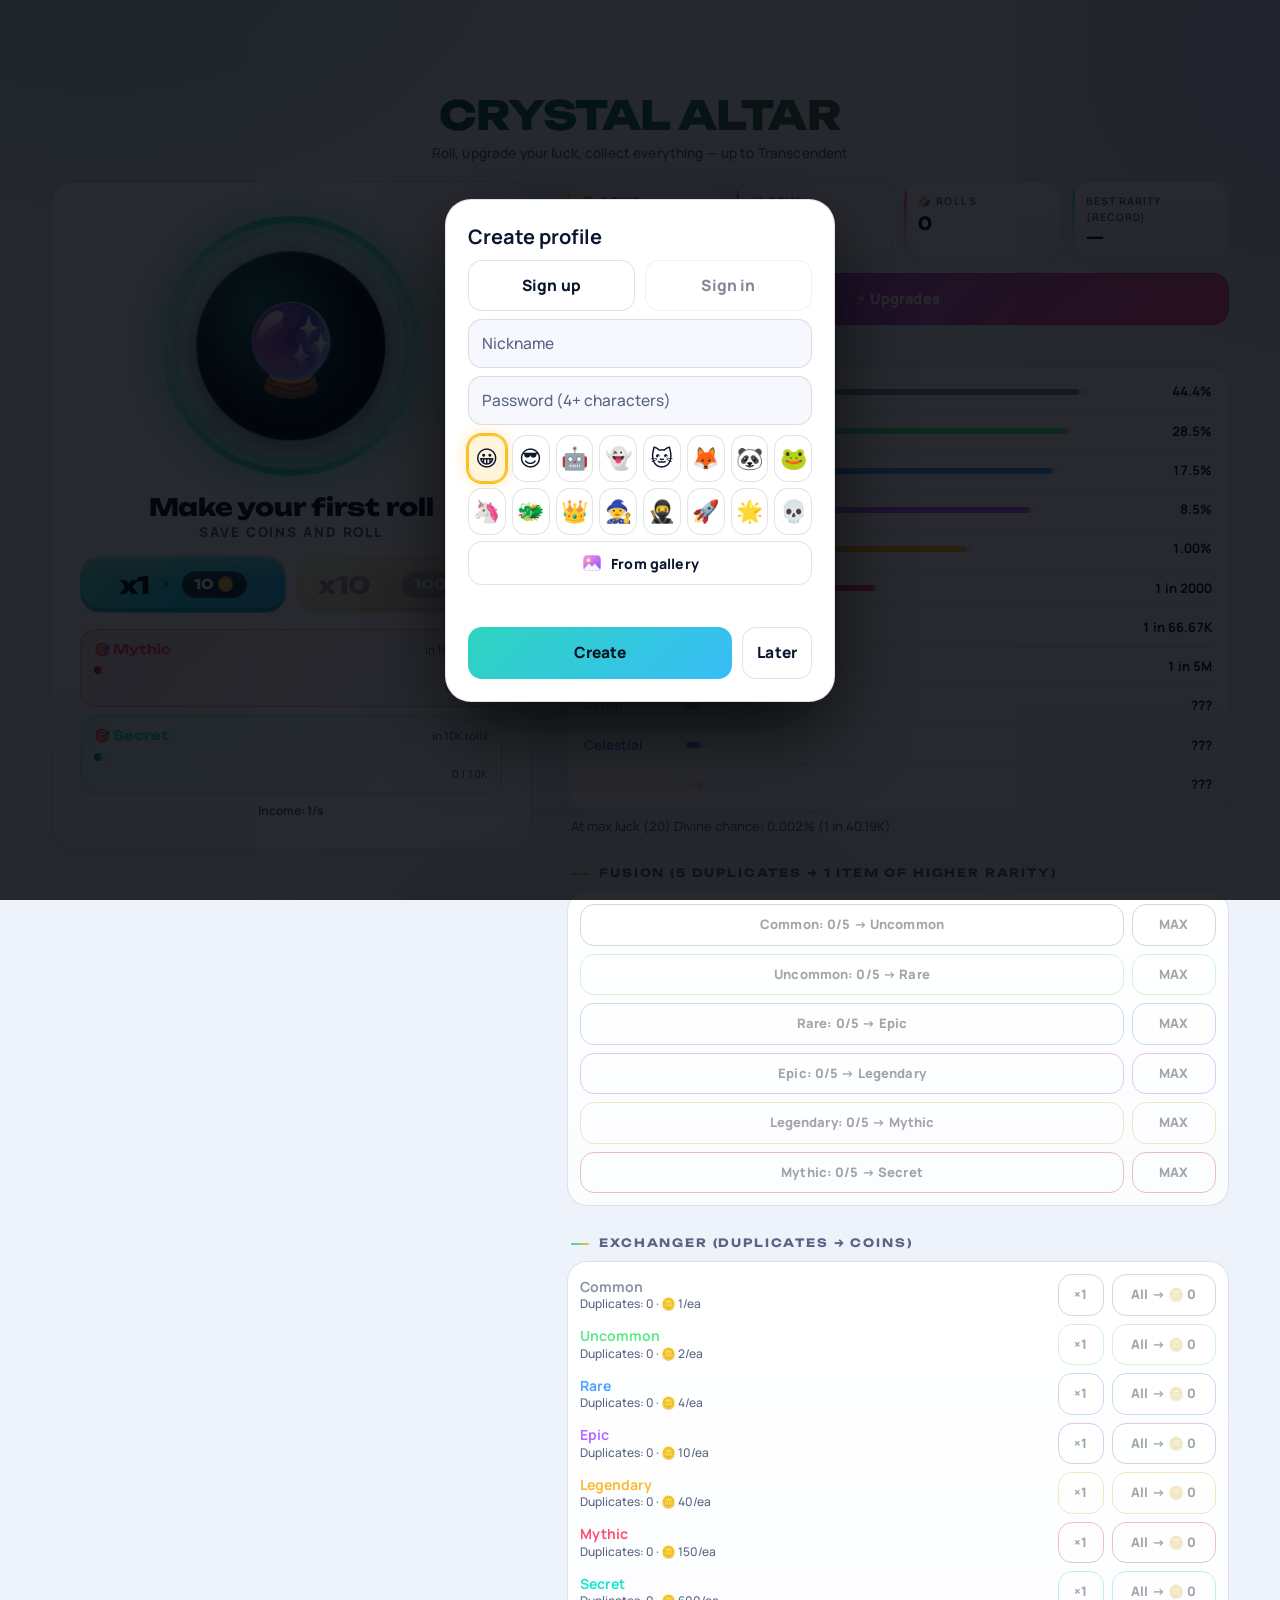
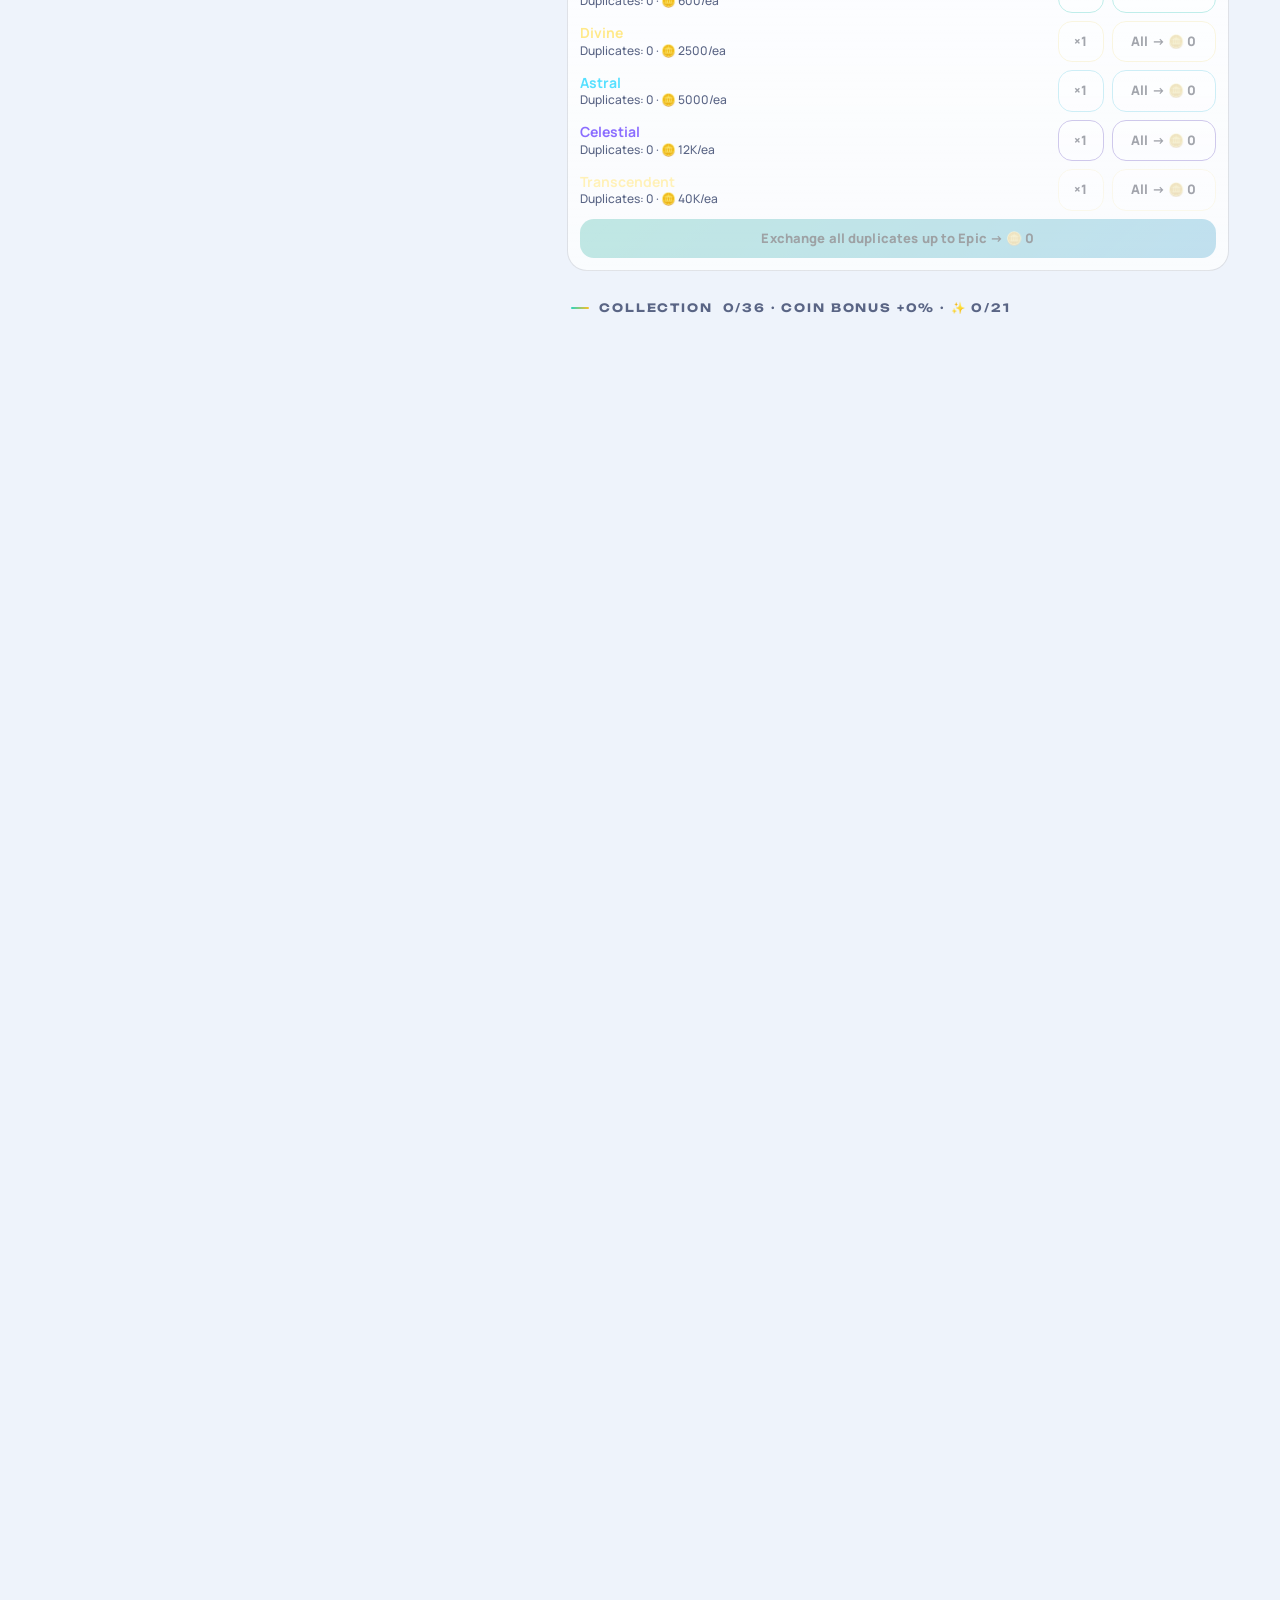
==== index.html @ 32098f0c "Add files via upload" ====
<!DOCTYPE html> <html lang="ru"> <head> <meta charset="utf-8"> <meta name="viewport" content="width=device-width, initial-scale=1, viewport-fit=cover"> <link rel="preconnect" href="https://fonts.googleapis.com"><link rel="preconnect" href="https://fonts.gstatic.com" crossorigin> <link rel="preconnect" href="https://ybjnbrioosiumcnoqvbz.supabase.co" crossorigin><link rel="stylesheet" href="https://fonts.googleapis.com/css2?family=Manrope:wght@500;600;700;800&family=Unbounded:wght@500;700;800&display=swap" media="print" onload="this.media='all'"><noscript><link rel="stylesheet" href="https://fonts.googleapis.com/css2?family=Manrope:wght@500;600;700;800&family=Unbounded:wght@500;700;800&display=swap"></noscript> <meta name="theme-color" content="#05060c"><title>Кристальный алтарь — Гача</title> <script>try{if(!matchMedia("(prefers-reduced-motion:reduce)").matches&&"IntersectionObserver" in window){document.documentElement.classList.add("js");window.__rvT=setTimeout(function(){document.documentElement.classList.remove("js")},7000)}}catch(e){}</script>
<style>/* =====================================================================
   КРИСТАЛЬНЫЙ АЛТАРЬ — новый дизайн «Obsidian Aurora»
   Тёмный обсидиан · аврора · золото · бенто-карточки · неон-границы
   ===================================================================== */
:root{
  box-sizing:border-box;
  padding-top:env(safe-area-inset-top,0px);
  padding-bottom:env(safe-area-inset-bottom,0px);
  /* токены (имена сохранены — их использует JS) */
  --bg:#05060c;--bg2:#0f1424;
  --glass:rgba(255,255,255,.045);
  --line:rgba(255,255,255,.1);
  --text:#eef2ff;--mute:#8b94b3;
  --btn1:#2dd4bf;--btn2:#22d3ee;
  --inp:#0a0e1b;
  --c0:#8a93a8;--c1:#5eea8a;--c2:#4da3ff;--c3:#b46cff;
  --c4:#ffb82e;--c5:#ff4d6d;--c6:#1ee3cf;--c7:#ffe98a;
  --fb:"Manrope","Segoe UI",system-ui,sans-serif;
  --fh:"Unbounded","Manrope","Segoe UI",system-ui,sans-serif;
  /* новые токены */
  --acc:#2dd4bf;--acc2:#38bdf8;--gold:#fbbf24;--hot:#ff4d8d;
  --card:rgba(255,255,255,.04);
  --card-hi:rgba(255,255,255,.075);
  --ink:#04121a;
  --shadow:0 20px 60px -20px rgba(0,0,0,.8);
  --r:22px;
}
@media(prefers-color-scheme:light){
  :root:not([data-theme=dark]){
    --bg:#eef3fb;--bg2:#ffffff;
    --glass:rgba(255,255,255,.72);
    --line:rgba(15,25,60,.12);
    --text:#0d1630;--mute:#5a6585;
    --inp:#f6f8fd;
    --card:rgba(255,255,255,.7);--card-hi:#fff;
    --shadow:0 20px 50px -22px rgba(20,35,90,.35);
  }
}
:root[data-theme=dark]{--bg:#05060c;--bg2:#0f1424}

html{scroll-padding-top:env(safe-area-inset-top,0px);height:100%}
*{box-sizing:border-box;-webkit-tap-highlight-color:transparent}
body{-webkit-user-select:none;user-select:none;-webkit-touch-callout:none}
input,select,textarea{-webkit-user-select:text;user-select:text}
button:focus:not(:focus-visible),select:focus:not(:focus-visible){outline:none}
body{
  margin:0;min-height:100%;color:var(--text);
  font:500 15.5px/1.5 var(--fb);background:var(--bg);
  -webkit-font-smoothing:antialiased;
}
/* фон: аврора + сетка */
body::before{
  content:"";position:fixed;inset:0;z-index:-1;pointer-events:none;
  background:
    radial-gradient(60vmax 40vmax at 8% -8%,rgba(45,212,191,.22),transparent 60%),
    radial-gradient(55vmax 45vmax at 105% 6%,rgba(139,92,246,.22),transparent 58%),
    radial-gradient(50vmax 40vmax at 50% 112%,rgba(255,77,141,.14),transparent 60%),
    linear-gradient(180deg,var(--bg),var(--bg));
}
body::after{
  content:"";position:fixed;inset:0;z-index:-1;pointer-events:none;opacity:.55;
  background-image:
    linear-gradient(rgba(255,255,255,.035) 1px,transparent 1px),
    linear-gradient(90deg,rgba(255,255,255,.035) 1px,transparent 1px);
  background-size:44px 44px;
  -webkit-mask:radial-gradient(ellipse 80% 60% at 50% 25%,#000 20%,transparent 75%);
          mask:radial-gradient(ellipse 80% 60% at 50% 25%,#000 20%,transparent 75%);
}
@media(prefers-color-scheme:light){
  :root:not([data-theme=dark]) body::before{background:
    radial-gradient(60vmax 40vmax at 8% -8%,rgba(45,212,191,.28),transparent 60%),
    radial-gradient(55vmax 45vmax at 105% 6%,rgba(139,92,246,.2),transparent 58%),
    radial-gradient(50vmax 40vmax at 50% 112%,rgba(255,77,141,.14),transparent 60%),
    linear-gradient(180deg,var(--bg),var(--bg))}
  :root:not([data-theme=dark]) body::after{background-image:
    linear-gradient(rgba(15,25,60,.05) 1px,transparent 1px),
    linear-gradient(90deg,rgba(15,25,60,.05) 1px,transparent 1px)}
}

main{max-width:680px;margin:0 auto;padding:72px 14px 48px}

/* ---------- заголовок ---------- */
h1{
  font:800 clamp(26px,8.2vw,42px)/1.08 var(--fh);
  text-align:center;margin:10px 0 6px;letter-spacing:-.02em;text-transform:uppercase;
  background:linear-gradient(100deg,#fff 0%,#9ff5e6 30%,#7dd3fc 55%,#fbbf24 100%);
  background-size:200% 100%;
  -webkit-background-clip:text;background-clip:text;
  -webkit-text-fill-color:transparent;color:transparent;
  filter:drop-shadow(0 0 22px rgba(45,212,191,.35));
  animation:flow 9s linear infinite alternate;
}
@keyframes flow{to{background-position:100% 0}}
@media(prefers-color-scheme:light){
  :root:not([data-theme=dark]) h1{background-image:linear-gradient(100deg,#0d1630 0%,#0f766e 45%,#b45309 100%);filter:none}
}
.sub{
  text-align:center;color:var(--mute);margin:0 auto 18px;font-size:13.5px;
  max-width:34ch;letter-spacing:.01em;
}

/* ---------- карточки ---------- */
.glass{
  position:relative;
  background:linear-gradient(180deg,var(--card-hi),var(--card));
  border:1px solid var(--line);border-radius:var(--r);
  -webkit-backdrop-filter:blur(14px) saturate(140%);
          backdrop-filter:blur(14px) saturate(140%);
  box-shadow:var(--shadow),inset 0 1px 0 rgba(255,255,255,.07);
}

/* ---------- статистика (бенто) ---------- */
.top{display:grid;grid-template-columns:repeat(2,1fr);gap:10px;margin-bottom:14px}
.stat{padding:12px 14px;border-radius:18px;overflow:hidden}
.stat::before{
  content:"";position:absolute;inset:0 auto 0 0;width:3px;
  background:linear-gradient(180deg,var(--acc),transparent);opacity:.9;
}
.stat:nth-child(1)::before{background:linear-gradient(180deg,var(--gold),transparent)}
.stat:nth-child(3)::before{background:linear-gradient(180deg,#60a5fa,transparent)}
.stat:nth-child(4)::before{background:linear-gradient(180deg,var(--hot),transparent)}
.stat small{color:var(--mute);display:block;font-size:10.5px;font-weight:700;text-transform:uppercase;letter-spacing:.14em}
.stat b{display:block;margin-top:3px;font:700 18px/1.15 var(--fh);white-space:nowrap;letter-spacing:-.01em;font-variant-numeric:tabular-nums}
.stat.wide b{font-size:15px;white-space:normal;word-break:break-word}
.stat.wide small{letter-spacing:.1em}
.stat .mx{display:block;margin-top:2px;font-size:10px;font-weight:800;letter-spacing:.14em;line-height:1;color:var(--c4)}
.top .stat:has(#lucklv){display:none!important}

/* ---------- сцена с орбом ---------- */
.stage{padding:22px 18px 20px;text-align:center;overflow:hidden}
.stage::before{
  content:"";position:absolute;inset:-1px;border-radius:inherit;padding:1px;pointer-events:none;
  background:linear-gradient(145deg,rgba(45,212,191,.55),rgba(255,255,255,.04) 35%,rgba(255,255,255,.04) 65%,rgba(251,191,36,.45));
  -webkit-mask:linear-gradient(#000 0 0) content-box,linear-gradient(#000 0 0);
  -webkit-mask-composite:xor;mask-composite:exclude;
}
.orb{position:relative;width:210px;height:210px;margin:6px auto 16px;display:grid;place-items:center}
.orb::before{ /* аура */
  content:"";position:absolute;inset:-26%;border-radius:50%;pointer-events:none;
  background:radial-gradient(circle,color-mix(in srgb,var(--rc,#2dd4bf) 38%,transparent),transparent 62%);
  filter:blur(8px);opacity:.85;transition:background .5s;
}
.ring{
  position:absolute;inset:0;border-radius:50%;
  background:conic-gradient(from 0deg,var(--rc,#2dd4bf),transparent 28%,var(--rc,#2dd4bf) 52%,transparent 78%,var(--rc,#2dd4bf));
  animation:spin 7s linear infinite;will-change:transform;
  -webkit-mask:radial-gradient(circle,transparent 66%,#000 67.5%);
          mask:radial-gradient(circle,transparent 66%,#000 67.5%);
}
.ring::after{ /* внешнее тонкое кольцо */
  content:"";position:absolute;inset:-9px;border-radius:50%;
  border:1px dashed color-mix(in srgb,var(--rc,#2dd4bf) 55%,transparent);opacity:.7;
  animation:spin 22s linear infinite reverse;
}
.glow{
  position:absolute;inset:16px;border-radius:50%;
  box-shadow:0 0 54px var(--rc,#2dd4bf),inset 0 0 44px color-mix(in srgb,var(--rc,#2dd4bf) 42%,transparent);
  transition:box-shadow .4s;
}
.inner{
  position:relative;width:152px;height:152px;border-radius:50%;display:grid;place-items:center;
  background:
    radial-gradient(circle at 32% 26%,color-mix(in srgb,var(--rc,#2dd4bf) 45%,#fff 0%),transparent 55%),
    radial-gradient(circle at 50% 55%,color-mix(in srgb,var(--rc,#2dd4bf) 30%,#05060c),#04050a 78%);
  border:1px solid color-mix(in srgb,var(--rc,#2dd4bf) 55%,transparent);
  box-shadow:inset 0 2px 12px rgba(255,255,255,.14);
  font-size:70px;filter:drop-shadow(0 6px 14px rgba(0,0,0,.45));
}
.orb.rx-cel .ring{background:conic-gradient(from 0deg,#6d4dff,#ff5ce1 20%,#2de2ff 40%,#6d4dff 55%,#b46cff 75%,#2de2ff 90%,#6d4dff)}
.orb.rx-cel .glow{box-shadow:0 0 60px #7b61ff,0 0 110px -10px #ff5ce1,inset 0 0 44px rgba(123,97,255,.5)}
.orb.rx-cel .inner{background:radial-gradient(circle at 30% 24%,rgba(255,92,225,.45),transparent 52%),radial-gradient(circle at 72% 70%,rgba(45,226,255,.3),transparent 55%),radial-gradient(circle at 50% 55%,#2a1a6e,#05030f 80%);border-color:rgba(160,130,255,.6)}
.orb.rx-tra .ring{background:conic-gradient(from 0deg,#fff,#ffd36a 22%,#fffbe8 45%,#ffb82e 68%,#fff)}
.orb.rx-tra .glow{box-shadow:0 0 60px #ffe08a,0 0 120px -10px #fff,inset 0 0 44px rgba(255,236,170,.55)}
.orb.rx-tra .inner{background:radial-gradient(circle at 32% 26%,rgba(255,255,255,.7),transparent 55%),radial-gradient(circle at 50% 55%,#8a6a1c,#1a1204 82%);border-color:rgba(255,236,170,.7)}
.rr-cel,.rr-tra{background-size:200% 100%;-webkit-background-clip:text;background-clip:text;color:transparent!important;-webkit-text-fill-color:transparent;animation:rrflow 4s linear infinite}
.rr-cel{background-image:linear-gradient(90deg,#7b61ff,#ff5ce1,#2de2ff,#7b61ff)}
.rr-tra{background-image:linear-gradient(90deg,#fff,#ffd36a,#fffbe8,#ffb82e,#fff)}
@keyframes rrflow{to{background-position:200% 0}}
@keyframes spin{to{transform:rotate(360deg)}}
.orb .inner{animation:float 5s ease-in-out infinite;will-change:transform}
@keyframes float{0%,to{transform:translateY(0)}50%{transform:translateY(-6px)}}
.glow{animation:breathe 3.4s ease-in-out infinite;will-change:opacity}
@keyframes breathe{0%,to{opacity:.72}50%{opacity:1}}
.orb.charge .inner{animation:gather var(--rt,.55s) cubic-bezier(.4,0,.2,1) both}
@keyframes gather{0%{transform:scale(1)}30%{transform:scale(.95) rotate(-2.5deg)}55%{transform:scale(.92) rotate(2.5deg)}80%{transform:scale(.9) rotate(-3deg)}to{transform:scale(.9) rotate(0)}}
.orb.charge .glow{animation:breathe .32s ease-in-out infinite}
.orb .inner,.glow,.orb.charge .inner,.orb.charge .glow{animation:none}
@keyframes pop{0%{transform:scale(.8);opacity:0}to{transform:scale(1);opacity:1}}
@keyframes burst{0%{transform:scale(.92);opacity:.4}50%{transform:scale(1.08);opacity:1}to{transform:scale(1);opacity:.85}}
.orb.reveal .inner{animation:pop .75s cubic-bezier(.22,1,.36,1)}
.orb.reveal .glow{animation:burst .9s ease-out}
.orb.reveal~#nm,.orb.reveal~#rr{animation:up .45s cubic-bezier(.2,.8,.2,1) both}
.orb.reveal~#rr{animation-delay:.06s}
@keyframes up{0%{opacity:0;transform:translateY(8px)}to{opacity:1;transform:none}}
#nm{font:800 19px/1.25 var(--fh);min-height:28px;letter-spacing:-.01em}
#rr{font-size:12.5px;min-height:22px;letter-spacing:.14em;text-transform:uppercase;font-weight:800}
#flash{position:fixed;inset:0;pointer-events:none;opacity:0;z-index:5;background:radial-gradient(circle,var(--fc,#fff),transparent 70%)}
#flash.go{animation:fl .9s ease-out;will-change:opacity}
@keyframes fl{0%{opacity:.6}to{opacity:0}}

.row{display:flex;gap:10px;margin-top:12px}

/* ---------- кнопки ---------- */
button{
  font:inherit;font-weight:800;border:0;border-radius:14px;padding:13px 14px;
  background:linear-gradient(135deg,var(--acc),var(--acc2));color:var(--ink);
  cursor:pointer;flex:1;letter-spacing:.01em;
  box-shadow:0 8px 24px -8px rgba(45,212,191,.6),inset 0 1px 0 rgba(255,255,255,.45);
  transition:transform .16s cubic-bezier(.2,.8,.2,1),filter .2s,opacity .2s,box-shadow .2s,border-color .2s;
}
button:active:not(:disabled){transform:scale(.97)}
@media(hover:hover){button:hover:not(:disabled){filter:brightness(1.1) saturate(1.1)}}
button:disabled{opacity:.38;cursor:not-allowed;box-shadow:none;filter:grayscale(.4)}
button:focus-visible{outline:2px solid var(--gold);outline-offset:2px}
button.alt{
  background:linear-gradient(180deg,var(--card-hi),var(--card));color:var(--text);
  border:1px solid var(--line);box-shadow:none;
}
button.alt:hover:not(:disabled){border-color:color-mix(in srgb,var(--acc) 55%,transparent);filter:none;background:var(--card-hi)}

/* большие кнопки броска */
.rbtn{
  position:relative;overflow:hidden;display:flex;align-items:center;justify-content:center;gap:8px;
  padding:14px 10px!important;border-radius:20px!important;color:var(--ink);
  border:1px solid rgba(255,255,255,.35)!important;
  box-shadow:0 14px 30px -10px rgba(45,212,191,.7),inset 0 1px rgba(255,255,255,.6),inset 0 -4px 0 rgba(0,0,0,.18)!important;
}
#r1{background:linear-gradient(135deg,#5eead4,#22d3ee 55%,#38bdf8)}
#r10{background:linear-gradient(135deg,#fde047,#fbbf24 45%,#fb7185);
  box-shadow:0 14px 30px -10px rgba(251,146,60,.75),inset 0 1px rgba(255,255,255,.6),inset 0 -4px 0 rgba(0,0,0,.18)!important}
.rbtn::before{content:"";position:absolute;inset:0 0 54% 0;background:linear-gradient(180deg,rgba(255,255,255,.34),rgba(255,255,255,0));pointer-events:none}
.rbtn::after{content:"";position:absolute;top:0;bottom:0;left:-60%;width:40%;background:linear-gradient(100deg,transparent,rgba(255,255,255,.55),transparent);transform:skewX(-20deg);animation:rshine 3.8s ease-in-out infinite;pointer-events:none}
#r10.rbtn::after{animation-delay:1.9s}
@keyframes rshine{0%,60%{left:-60%}100%{left:130%}}
.rbtn .rx{font:800 24px/1 var(--fh);letter-spacing:-.02em}
.rbtn .rd{font-style:normal;opacity:.5;font-weight:800}
.rbtn .rc{padding:5px 12px;border-radius:999px;background:rgba(4,18,26,.78);color:#fff;font:800 13.5px/1.2 var(--fh);white-space:nowrap;box-shadow:inset 0 0 0 1px rgba(255,255,255,.14)}
.rbtn:disabled::after{display:none}

/* ---------- апгрейды ---------- */
#upgBtn{
  width:100%;margin:0 0 10px;padding:14px 16px;font-size:14.5px;border-radius:16px;
  background:linear-gradient(135deg,rgba(139,92,246,.95),rgba(255,77,141,.95));color:#fff;
  box-shadow:0 14px 30px -12px rgba(139,92,246,.8),inset 0 1px rgba(255,255,255,.4);
}
#upgPanel{display:none;margin:0 0 12px;padding:14px;border-radius:20px}
#upgPanel.show{display:block;animation:rvIn .3s ease both}
@keyframes rvIn{from{opacity:0;transform:translateY(8px)}to{opacity:1;transform:none}}
#upgPanel .upg-title{font:800 15px var(--fh);margin-bottom:2px}
#upgPanel .upg-sub{color:var(--mute);font-size:12px;margin-bottom:8px}
#luck,#inc{border:0;font-weight:800;border-radius:16px;padding:12px;position:relative;overflow:hidden;font-size:13.5px;line-height:1.3;min-height:60px}
#luck{background:linear-gradient(135deg,#34d399,#2dd4bf);color:#03221a;box-shadow:0 10px 24px -10px rgba(45,212,191,.8),inset 0 1px rgba(255,255,255,.5)}
#inc{background:linear-gradient(135deg,#fbbf24,#fb923c);color:#2b1400;box-shadow:0 10px 24px -10px rgba(251,146,60,.8),inset 0 1px rgba(255,255,255,.6)}
#luck:disabled,#inc:disabled{filter:grayscale(.55);opacity:.45}
.abuff{display:block;margin-top:4px;font-size:12px;font-weight:800;color:inherit;opacity:.8}

/* ---------- гарант (pity) ---------- */
#pity{display:grid;gap:8px;margin-top:16px;text-align:left}
.pt2{padding:11px 13px;border-radius:16px;background:linear-gradient(135deg,color-mix(in srgb,var(--pc) 16%,transparent),rgba(255,255,255,.02));border:1px solid color-mix(in srgb,var(--pc) 42%,transparent)}
.pt2 .ph{display:flex;justify-content:space-between;align-items:baseline;gap:8px;font-size:11.5px;color:var(--mute)}
.pt2 .ph b{font:700 13px var(--fh);color:var(--pc)}
.pt2 .pbar{height:8px;border-radius:6px;background:rgba(255,255,255,.07);margin-top:8px;overflow:hidden}
.pt2 .pbar i{display:block;height:100%;border-radius:6px;background:linear-gradient(90deg,color-mix(in srgb,var(--pc) 45%,#000),var(--pc));box-shadow:0 0 14px var(--pc);transition:width .5s cubic-bezier(.2,.8,.2,1)}
.pt2 .pn2{margin-top:5px;font-size:11px;text-align:right;color:var(--mute);font-variant-numeric:tabular-nums}
.pt2.hot{box-shadow:0 0 22px color-mix(in srgb,var(--pc) 50%,transparent);animation:ptp 1.4s ease-in-out infinite}
.pt2.hot .ph{color:var(--text)}
@keyframes ptp{50%{filter:brightness(1.25)}}
.pinc{text-align:center;color:var(--mute);font-size:12px;font-weight:700}

/* ---------- заголовки секций ---------- */
h2{
  display:flex;align-items:center;gap:10px;
  font:700 11.5px/1.3 var(--fh);text-transform:uppercase;letter-spacing:.16em;
  color:var(--mute);margin:30px 4px 10px;
}
h2::before{content:"";flex:none;width:18px;height:2px;border-radius:2px;background:linear-gradient(90deg,var(--acc),var(--gold))}

/* ---------- шансы ---------- */
.odds{padding:6px 16px}
.od{display:grid;grid-template-columns:92px 1fr 98px;gap:10px;align-items:center;padding:9px 0;border-bottom:1px solid var(--line);font-size:13.5px}
.od:last-child{border:0}
.od .bar{height:6px;border-radius:4px;background:rgba(255,255,255,.07);overflow:hidden}
.od .bar i{display:block;height:100%;border-radius:4px;box-shadow:0 0 10px currentColor}
.od span:last-child{text-align:right;font-variant-numeric:tabular-nums;font-weight:700;white-space:nowrap;font-size:13px}
#maxd{color:var(--mute);font-size:12.5px;margin:8px 4px 0}

/* ---------- слияние / обменник ---------- */
#fuse,#xch{display:grid;grid-template-columns:1fr;gap:8px;padding:12px;border-radius:20px}
.fz{display:flex;gap:8px}
.fz button:first-child{flex:1;min-width:0}
#fuse button,#xch button{padding:10px;font-size:13px}
#fuse .fmx{flex:none;min-width:84px;font-weight:800}
.xr{display:flex;align-items:center;gap:8px}
.xl{flex:1;min-width:0;display:flex;flex-direction:column;font-size:14px;line-height:1.3;font-weight:700}
.xl small{color:var(--mute);font-size:12px;font-weight:500}
#xch .xmx{flex:none;min-width:104px;font-weight:800}
#xch .x1{flex:none;min-width:46px}
#xch .xall{width:100%;font-weight:800}

/* ---------- коллекция ---------- */
.grid{display:grid;grid-template-columns:repeat(auto-fill,minmax(128px,1fr));gap:9px}
#col{content-visibility:auto;contain-intrinsic-size:auto 640px}
.it{
  padding:12px 10px;font-size:13px;font-weight:700;border-radius:18px;text-align:center;line-height:1.3;
  transition:transform .18s ease,box-shadow .2s ease,border-color .2s;
}
.it .e{font-size:30px;margin-bottom:4px;filter:drop-shadow(0 4px 8px rgba(0,0,0,.4))}
.it.off{opacity:.5}
.it.off .e{filter:grayscale(1) opacity(.6)}
@media(hover:hover){.it:not(.off):hover{transform:translateY(-3px)}}

/* ---------- поля ввода ---------- */
input,select{
  font:inherit;font-weight:600;flex:1;min-width:0;padding:12px 13px;border-radius:14px;
  border:1px solid var(--line);background:var(--inp);color:var(--text);
  transition:border-color .2s,box-shadow .2s;
}
input::placeholder{color:var(--mute);font-weight:500}
input:focus{outline:none;border-color:var(--acc);box-shadow:0 0 0 3px color-mix(in srgb,var(--acc) 25%,transparent)}

/* ---------- верхние кнопки и профиль ---------- */
#menuBtn,#shopBtn,#topBtn,#clanBtn{
  position:absolute;top:calc(env(safe-area-inset-top,0px) + 12px);z-index:50;flex:none;
  width:46px;height:46px;padding:0;display:flex;align-items:center;justify-content:center;
  font-size:24px;line-height:1;border-radius:16px;
  background:linear-gradient(180deg,var(--card-hi),var(--card))!important;
  border:1px solid var(--line)!important;color:var(--text);
  -webkit-backdrop-filter:blur(14px);backdrop-filter:blur(14px);
  box-shadow:0 8px 24px -10px rgba(0,0,0,.7),inset 0 1px 0 rgba(255,255,255,.08)!important;
}
#topBtn{left:12px;right:auto}
#shopBtn{left:66px;right:auto}
#clanBtn{left:120px;right:auto}
#menuBtn{right:12px;left:auto}
#menuBtn.open{border-color:var(--hot)!important;box-shadow:0 8px 24px -8px rgba(255,77,141,.6)!important}
#topBtn .ico,#shopBtn .ico,#clanBtn .ico{width:26px;height:26px;vertical-align:0;filter:drop-shadow(0 2px 6px rgba(0,0,0,.4))}
#menuBtn .mb{width:24px;height:24px;display:block;overflow:visible}
#menuBtn .mb path{fill:none;stroke:currentColor;stroke-width:2.4;stroke-linecap:round;transform-origin:12px 12px;transition:transform .35s cubic-bezier(.2,.8,.2,1),opacity .2s ease}
#menuBtn.open .l1{transform:rotate(45deg) translateY(5px)}
#menuBtn.open .l2{opacity:0;transform:scaleX(.2)}
#menuBtn.open .l3{transform:rotate(-45deg) translateY(-5px)}

#prof{position:absolute;top:calc(env(safe-area-inset-top,0px) + 12px);right:66px;left:auto;z-index:50;max-width:calc(100% - 238px);margin:0;padding:0}
#prof .chip{
  display:flex;align-items:center;gap:8px;height:46px;max-width:100%;padding:0 14px 0 6px;border-radius:16px;flex:none;font-size:14px;
  background:linear-gradient(180deg,var(--card-hi),var(--card));
}
#prof .chip.alt{box-shadow:0 8px 24px -10px rgba(0,0,0,.7)}
#prof #inb{padding:0 16px 0 12px}
#prof #inb .ico{width:20px;height:20px;vertical-align:0}
#prof .chip .av{display:grid;place-items:center;width:34px;height:34px;font-size:22px;line-height:1;border-radius:12px;background:rgba(255,255,255,.06)}
#prof .chip .av .avimg{width:34px;height:34px;border-radius:12px;box-shadow:0 0 0 1.5px rgba(255,255,255,.2)}
#prof .chip .pn{display:block;min-width:0;font-size:13.5px;font-weight:800;overflow:hidden;text-overflow:ellipsis;white-space:nowrap}
#prof .pw{display:flex;flex-direction:column;justify-content:center;min-width:0;overflow:hidden;line-height:1.15;text-align:left}
#prof .ps{display:block;margin-top:1px;font-size:10.5px;font-weight:700;letter-spacing:.04em;overflow:hidden;text-overflow:ellipsis;white-space:nowrap}
.prof{display:flex;align-items:center;gap:10px;padding:10px 14px;margin-bottom:12px;min-width:0}
.pm{flex:1;min-width:0}
.pn{display:block;font-size:18px;line-height:1.2;overflow:hidden;text-overflow:ellipsis;white-space:nowrap}
.pt{display:flex;flex-wrap:wrap;gap:6px;margin-top:5px}
.pt:empty{display:none}

/* аватарки */
.av{font-size:30px;line-height:1;flex:none}
.avimg{width:1.25em;height:1.25em;border-radius:50%;object-fit:cover;vertical-align:-.3em;display:inline-block}
.av .avimg{width:42px;height:42px;object-fit:cover;display:block;box-shadow:0 0 0 2px rgba(255,255,255,.18)}
.avb .avimg{width:32px;height:32px;vertical-align:middle}
.avup{grid-column:1/-1;display:flex;align-items:center;justify-content:center;gap:8px;padding:10px;font-size:14px;flex:none}
.avup .ico{width:22px;height:22px;vertical-align:0}
#avs,#s_avs{display:grid;grid-template-columns:repeat(8,1fr);gap:6px;margin:10px 0}
.avb{padding:6px 0;font-size:22px;flex:none;transition:box-shadow .15s,background .15s,transform .15s}
.avb:active{transform:scale(.92)}
.avb.sel{outline:none;border-color:var(--gold)!important;background:rgba(251,191,36,.16)!important;box-shadow:0 0 0 2px var(--gold),0 0 16px rgba(251,191,36,.45)!important}

/* иконки */
.ico{width:1em;height:1em;flex:none;vertical-align:-.15em;display:inline-block}
.hd .ico{width:20px;height:20px;vertical-align:-4px;margin-right:8px}
.hd{font:800 16px var(--fh);letter-spacing:-.01em}

/* ---------- меню ---------- */
#menu{
  position:absolute;top:calc(env(safe-area-inset-top,0px) + 66px);right:12px;z-index:50;
  min-width:250px;max-width:calc(100% - 24px);padding:8px;
  display:flex;flex-direction:column;gap:6px;
  background:color-mix(in srgb,var(--bg2) 92%,transparent);
  -webkit-backdrop-filter:blur(22px) saturate(150%);backdrop-filter:blur(22px) saturate(150%);
  border:1px solid var(--line);border-radius:20px;box-shadow:0 24px 60px -12px rgba(0,0,0,.75);
  opacity:0;visibility:hidden;pointer-events:none;transform:translateY(-8px) scale(.96);transform-origin:top right;
  transition:opacity .25s ease,transform .25s cubic-bezier(.2,.8,.2,1),visibility .25s;
}
#menu.open{opacity:1;visibility:visible;pointer-events:auto;transform:none}
#menu button{display:flex;align-items:center;gap:12px;flex:none;text-align:left;box-shadow:none;padding:12px 14px;border-radius:14px}
#menu button .ico{width:24px;height:24px;vertical-align:0}
#menu button:active:not(:disabled){transform:scale(.98)}
#menu #reset{border-color:var(--c5)}
#menu #lang{gap:0}
#lang,#lang2{display:none!important}
#setb{display:none!important}
#shtabs,#sh_t{display:none!important}
#stF{display:none!important}

/* ---------- панели (модалки) ---------- */
#pwrap{
  position:fixed;inset:0;z-index:60;display:flex;align-items:center;justify-content:center;padding:16px;
  background:rgba(2,4,10,.66);-webkit-backdrop-filter:blur(8px);backdrop-filter:blur(8px);
  opacity:0;visibility:hidden;pointer-events:none;transition:opacity .25s ease,visibility .25s;
}
#pwrap.open{opacity:1;visibility:visible;pointer-events:auto}
.pbox{
  position:relative;width:100%;max-width:430px;max-height:calc(100% - 8px);overflow:auto;overscroll-behavior:contain;margin:0;
  background:linear-gradient(180deg,color-mix(in srgb,var(--bg2) 100%,#fff 4%),var(--bg2));
  border-radius:26px;box-shadow:0 30px 80px -10px rgba(0,0,0,.85);
  transform:translateY(16px) scale(.96);transition:transform .3s cubic-bezier(.2,.8,.2,1);
  scrollbar-width:thin;scrollbar-color:var(--line) transparent;
}
#pwrap.open .pbox{transform:none}
.pclose{
  position:absolute;top:12px;right:12px;flex:none;width:36px;height:36px;padding:0;line-height:1;z-index:2;
  display:grid;place-items:center;border-radius:50%!important;color:var(--text);
  background:rgba(255,255,255,.08)!important;border:1px solid var(--line)!important;box-shadow:none!important;
  transition:transform .25s cubic-bezier(.2,.8,.2,1),background .2s,border-color .2s;
}
.pclose svg{width:18px;height:18px;display:block}
.pclose svg path{fill:none;stroke:currentColor;stroke-width:2.6;stroke-linecap:round}
.pclose:hover:not(:disabled){transform:rotate(90deg);background:rgba(255,77,109,.3)!important;border-color:rgba(255,120,140,.6)!important}
.pclose:active:not(:disabled){transform:rotate(90deg) scale(.92)}

/* ---------- списки внутри панелей ---------- */
.ti{
  display:flex;align-items:center;gap:10px;padding:11px 12px;margin-top:8px;border-radius:16px;
  transition:box-shadow .2s ease,transform .12s ease,border-color .2s;
}
.ti.off{opacity:.5}
.ti .ic{font-size:26px;flex:none;width:34px;text-align:center}
.ti .ic:not(:has(svg)){font-size:18px;font-weight:800;color:var(--mute)}
.ti .tx{flex:1;min-width:0;font-size:14px}
.ti .tx b{display:block;font-size:14.5px;font-weight:800}
.ti .tx b{font-weight:700}
.ti .tx span{color:var(--mute);font-size:12px}
.ti .tx span.l{display:block}
.ti .pb{height:5px;border-radius:4px;background:rgba(255,255,255,.08);margin-top:6px;overflow:hidden}
.ti .pb i{display:block;height:100%;border-radius:4px}
.ti button{flex:0 0 auto;padding:7px 12px;font-size:13px}
.ti.eq{box-shadow:0 0 0 2px var(--c4),0 0 18px rgba(255,184,46,.25)}
.ti>span[style*="flex:none"]{min-width:58px;text-align:right}
.ti.pl{padding:9px 12px;cursor:pointer}
.ti.pl:active{transform:scale(.98)}
#t_list{max-height:210px;overflow:auto;overscroll-behavior:contain;margin-top:2px}

/* титулы-бейджи */
.ttl{
  display:inline-flex;align-items:center;gap:5px;white-space:nowrap;max-width:100%;
  padding:3px 10px 3px 8px;border-radius:20px;font:800 11.5px/1.3 var(--fh);letter-spacing:0;
  box-shadow:0 0 0 1px rgba(255,255,255,.28) inset,0 2px 10px rgba(0,0,0,.3);
}
.ttl .ico{width:14px;height:14px;vertical-align:0}
.ttl.owner{background:linear-gradient(135deg,#fff1a8,#ffb02e 55%,#ff8a1f);color:#3a2000;box-shadow:0 0 0 1px rgba(255,255,255,.45) inset,0 0 16px rgba(255,176,46,.5)}
.ttl.player{background:linear-gradient(135deg,#a8ffcf,#2fd6a0 60%,#1ea8c8);color:#04281f;box-shadow:0 0 0 1px rgba(255,255,255,.4) inset,0 0 14px rgba(47,214,160,.4)}
.ttl.admin{background:linear-gradient(135deg,#9be7ff,#4a9dff 60%,#7b4dff);color:#07183a;box-shadow:0 0 0 1px rgba(255,255,255,.4) inset,0 0 16px rgba(74,157,255,.5)}
.tag{font:700 10.5px var(--fh);padding:3px 9px;border-radius:20px;background:var(--acc);color:var(--ink)}

/* ---------- своё выпадающее меню ---------- */
.csel{position:relative;flex:1;min-width:0}
.csel-b{
  width:100%;display:flex;align-items:center;justify-content:space-between;gap:8px;text-align:left;
  font:inherit;font-weight:700;padding:12px 13px;border-radius:14px;
  border:1px solid var(--line);background:var(--inp);color:var(--text);box-shadow:none;
}
.csel-b span{flex:1;min-width:0;overflow:hidden;text-overflow:ellipsis;white-space:nowrap}
.csel-b:after{content:"";flex:none;width:7px;height:7px;border-right:2px solid var(--mute);border-bottom:2px solid var(--mute);transform:rotate(45deg) translateY(-2px)}
.csel-b:hover:not(:disabled){border-color:color-mix(in srgb,var(--acc) 55%,transparent)}
.csel-b:disabled{opacity:.5;cursor:default}
.csel[data-fit]{flex:none;width:auto}
.csel[data-fit] .csel-b{min-width:84px}
select.csel-n{display:none}
#selPop .modal-box{text-align:left;max-width:380px}
.sp-list{max-height:min(52vh,400px);overflow:auto;display:flex;flex-direction:column;gap:6px;overscroll-behavior:contain}
.sp-o .avimg,.csel-b .avimg{width:1.5em;height:1.5em;margin-right:4px;vertical-align:-.45em}
.sp-list.grid{display:grid;grid-template-columns:repeat(5,1fr)}
.sp-o{padding:11px 12px;font-size:14px;text-align:left;box-shadow:none;flex:none}
.sp-list.grid .sp-o{text-align:center;padding:11px 0}

/* ---------- ивенты / админка ---------- */
.evr{display:flex;align-items:center;gap:10px}
.evr+.evr{margin-top:10px;padding-top:10px;border-top:1px solid var(--line)}
#a_evlive .gr:first-child{margin-top:8px}
.adm-sub{color:var(--mute);font-size:13px;margin:4px 0}
.ac{margin-top:12px;padding:14px;border-radius:20px;background:linear-gradient(180deg,rgba(255,255,255,.06),rgba(255,255,255,.02));border:1px solid var(--line)}
.ac h3{margin:0 0 4px;font:800 13.5px var(--fh);display:flex;align-items:center;gap:10px}
.ac h3 i{font-style:normal;flex:none;display:grid;place-items:center;width:30px;height:30px;border-radius:10px;font-size:16px;background:linear-gradient(135deg,var(--acc),var(--acc2));box-shadow:0 6px 14px -4px rgba(45,212,191,.6)}
.ac .row{margin-top:9px}
.ac .row button,.ac-grid button{padding:11px 10px;font-size:13px}
.ac-grid{display:grid;grid-template-columns:1fr 1fr;gap:8px;margin-top:9px}
.ac-note{color:var(--mute);font-size:12px;margin:8px 0 0}
.chips{display:flex;gap:6px;flex-wrap:wrap;margin-top:9px}
.chips button{flex:none;padding:5px 13px;font-size:12px;border-radius:999px;box-shadow:none}
.gr{display:flex;align-items:center;justify-content:space-between;gap:8px;margin-top:6px;padding:7px 11px;border-radius:14px;background:rgba(255,255,255,.05)}
.gr button{flex:none;padding:6px 11px;font-size:12px}

/* ---------- трейды ---------- */
.stp{display:flex;align-items:center;gap:6px;flex:none}
.stp button{padding:2px 11px;font-size:18px;min-width:36px;flex:none}
.stp b{min-width:20px;text-align:center}
.trn{color:var(--mute);font-size:13px;margin-top:8px}
.trm{display:flex;gap:8px;margin-top:8px}
.trm label{flex:1;min-width:0;display:flex;flex-direction:column;gap:4px;font-size:12px;color:var(--mute);font-weight:700}
.trm input{width:100%;flex:none}
.trm input:disabled{opacity:.5}
#tr_rf{display:flex;gap:6px;overflow-x:auto;margin-top:10px;padding-bottom:4px}
#tr_rf button{flex:none;padding:5px 11px;font-size:12px}
#trtabs button{padding:10px 6px;min-width:0}

/* ---------- мини-игры ---------- */
.gmg{display:grid;grid-template-columns:repeat(5,1fr);gap:6px;margin:10px 0}
.gmc{aspect-ratio:1;padding:0;font-size:22px;border-radius:14px;min-width:0}
.gmc:disabled{opacity:1;cursor:default}
#gm_tabs{flex-wrap:wrap}
#gm_tabs button{flex:1 1 40%}
.bjc{display:inline-block;min-width:40px;padding:8px 6px;margin:3px;text-align:center;border-radius:10px;background:#f6f4ff;color:#14182e;font-weight:800;box-shadow:0 4px 10px rgba(0,0,0,.35)}
.bjc.red{color:#e11d48}
.rrc{position:relative;width:210px;height:210px;margin:12px auto;border-radius:50%;background:radial-gradient(circle,#18203a,#080b16 72%);border:2px solid var(--line);box-shadow:0 0 40px -8px rgba(45,212,191,.35)}
.rrc.sp{animation:rrs .7s cubic-bezier(.2,.8,.2,1)}
@keyframes rrs{from{transform:rotate(-540deg)}to{transform:none}}
.rrh{position:absolute;width:48px;height:48px;margin:-24px 0 0 -24px;border-radius:50%;display:grid;place-items:center;font-size:20px;line-height:1;color:#c9d2f0;background:#060913;border:2px solid var(--line);transition:border-color .2s,box-shadow .2s}
.rrh.cur{border-color:var(--c4);box-shadow:0 0 16px var(--c4)}
.rrh.ok{border-color:var(--c1);color:var(--c1)}
.rrh.bl{border-color:var(--c5)}
.rrh.boom{border-color:var(--c5);box-shadow:0 0 22px var(--c5);animation:rrb .5s}
@keyframes rrb{0%{transform:scale(.6)}50%{transform:scale(1.3)}to{transform:scale(1)}}
.rrm{position:absolute;inset:0;display:grid;place-items:center;font:800 26px var(--fh);color:#fff;pointer-events:none}

/* ---------- тосты и подтверждения ---------- */
#toasts{position:fixed;left:0;right:0;bottom:calc(env(safe-area-inset-bottom,0px) + 18px);z-index:1200;display:flex;flex-direction:column;align-items:center;gap:8px;pointer-events:none;padding:0 14px}
.toast{
  pointer-events:auto;display:flex;align-items:center;gap:10px;max-width:420px;width:fit-content;padding:12px 16px;border-radius:16px;
  background:color-mix(in srgb,var(--bg2) 94%,transparent);
  -webkit-backdrop-filter:blur(16px);backdrop-filter:blur(16px);
  border:1px solid var(--line);box-shadow:0 18px 44px -10px rgba(0,0,0,.8);
  font-size:14px;font-weight:700;animation:tIn .28s cubic-bezier(.2,.9,.3,1.2);cursor:pointer;
}
.toast i{font-style:normal;font-size:17px;flex:none}
.toast.ok{border-color:var(--c1);box-shadow:0 18px 44px -10px rgba(0,0,0,.8),0 0 20px -6px var(--c1)}
.toast.err{border-color:var(--c5);box-shadow:0 18px 44px -10px rgba(0,0,0,.8),0 0 20px -6px var(--c5)}
.toast.out{opacity:0;transform:translateY(8px);transition:opacity .25s ease,transform .25s ease}
@keyframes tIn{0%{opacity:0;transform:translateY(14px) scale(.95)}to{opacity:1;transform:none}}

#reg{position:fixed;inset:0;background:rgba(2,4,10,.78);-webkit-backdrop-filter:blur(8px);backdrop-filter:blur(8px);display:none;align-items:center;justify-content:center;padding:16px;z-index:9}
#reg .box{width:100%;max-width:390px;padding:22px;background:var(--bg2);border:1px solid var(--line);border-radius:26px;box-shadow:0 30px 80px -10px rgba(0,0,0,.85)}
.confirm-modal{position:fixed;inset:0;display:none;align-items:center;justify-content:center;padding:18px;background:rgba(2,4,10,.7);-webkit-backdrop-filter:blur(8px);backdrop-filter:blur(8px);z-index:1000}
.confirm-modal.show{display:flex}
.confirm-modal .modal-box{width:100%;max-width:390px;padding:24px;background:var(--bg2);border:1px solid var(--line);border-radius:26px;box-shadow:0 30px 80px -10px rgba(0,0,0,.85);text-align:center}
.confirm-modal .modal-title{font:800 18px var(--fh);margin-bottom:10px;letter-spacing:-.01em}
.confirm-modal .modal-text{color:var(--mute);font-size:14px;margin-bottom:18px}
.confirm-modal .modal-actions{display:flex;gap:10px}
.confirm-modal .modal-actions button{flex:1}

/* ---------- звёздные канвасы ---------- */
#stB,#stF{position:fixed;inset:0;width:100%;height:100%;z-index:-1;pointer-events:none}

/* ---------- ПК-версия ---------- */
@media(min-width:960px){
  main{max-width:1600px;width:100%;padding:84px clamp(24px,4vw,80px) 60px;display:grid;grid-template-columns:minmax(380px,480px) minmax(0,1fr);column-gap:36px;row-gap:0;align-items:start}
  main>*{grid-column:2}
  main>h1{grid-column:1/-1;grid-row:1}
  main>.sub{grid-column:1/-1;grid-row:2}
  main>#evbar{grid-column:1/-1;grid-row:3}
  main>#prof{grid-column:1/-1;grid-row:4;max-width:calc(100% - 238px);justify-self:center;width:100%}
  main>.stage{grid-column:1;grid-row:5/span 13;position:sticky;top:20px;align-self:start;padding:28px}
  main>.top{grid-row:5;grid-template-columns:repeat(4,1fr)}
  main>#upgBtn{grid-row:6}
  main>#upgPanel{grid-row:7}
  main>h2:nth-of-type(1){grid-row:8;margin-top:6px}
  main>#odds{grid-row:9}
  main>#maxd{grid-row:10}
  main>h2:nth-of-type(2){grid-row:11}
  main>#fuse{grid-row:12}
  main>h2:nth-of-type(3){grid-row:13}
  main>#xch{grid-row:14}
  main>h2:nth-of-type(4){grid-row:15}
  main>#col{grid-row:16}
  main>div:last-child{grid-row:17}
  main>#prof{width:auto;justify-self:auto}
  #prof{display:flex;justify-content:flex-end}
  .sub{max-width:70ch}
  .orb{width:260px;height:260px}
  .inner{width:190px;height:190px;font-size:88px}
  #nm{font-size:24px}
  #rr{font-size:13.5px}
  #col{grid-template-columns:repeat(auto-fill,minmax(150px,1fr))}
  .pbox{max-width:600px}
  #gmp.pbox,#clanp.pbox,#shp.pbox{max-width:680px}
}
@media(min-width:1500px){main{grid-template-columns:minmax(420px,520px) minmax(0,1fr)}}

/* ---------- доступность ---------- */
@media(prefers-reduced-motion:reduce){
  h1{animation:none}
  #menu,#pwrap,.pbox{transition:none}
  .rrc.sp,.rrh.boom{animation:none}
  .rbtn::after{animation:none;display:none}
}

/* ---------- доводки ---------- */
#mn_cash,#rr_cash,#rr_pull{color:#fff;box-shadow:0 10px 24px -10px rgba(0,0,0,.6),inset 0 1px rgba(255,255,255,.35)}
.pbox{border:1px solid var(--line)}
.pbox::before{display:none}
h1{font-size:clamp(24px,7.4vw,40px);text-wrap:balance}
#prof .chip{color:var(--text);box-shadow:0 8px 24px -10px rgba(0,0,0,.7),inset 0 1px 0 rgba(255,255,255,.08)}

/* окно входа/регистрации: верхние кнопки не показываются и не перекрывают его */
#reg{z-index:200}
body:has(#reg[style*="flex"]) :is(#topBtn,#shopBtn,#clanBtn,#menuBtn,#menu,#prof){display:none!important}

/* ===== ПРОИЗВОДИТЕЛЬНОСТЬ: без тяжёлых эффектов ===== */
.glass,.stat,.toast,#menu,#prof .chip,#menuBtn,#shopBtn,#topBtn,#clanBtn,#pwrap,#reg,.confirm-modal{
  -webkit-backdrop-filter:none!important;backdrop-filter:none!important}
.glass{box-shadow:inset 0 1px 0 rgba(255,255,255,.06)}
.pbox{box-shadow:0 20px 50px -10px rgba(0,0,0,.8)}
#pwrap{background:rgba(2,4,10,.82)}
#reg,.confirm-modal{background:rgba(2,4,10,.85)}
#menu{background:var(--bg2)}
.toast{background:var(--bg2)}
h1{animation:none;filter:none;background-size:100% 100%}
.rbtn::after{animation:none;display:none}
.ring::after{animation:none}
.orb::before{filter:none}
.pt2.hot{animation:none}
body::after{display:none}
#upgBtn,.rbtn,button{box-shadow:none}
.rbtn{box-shadow:inset 0 1px rgba(255,255,255,.6),inset 0 -4px 0 rgba(0,0,0,.18)!important}
#r10.rbtn{box-shadow:inset 0 1px rgba(255,255,255,.6),inset 0 -4px 0 rgba(0,0,0,.18)!important}
.it,.ti{transition:none}
.stage::before{display:none}
.stage{border-color:rgba(45,212,191,.35)}

/* ---------- рамки профиля ---------- */
.fr{position:relative;box-shadow:0 0 10px -1px var(--fc);isolation:isolate}
.fr::after{content:"";position:absolute;inset:-3.5px;box-sizing:border-box;border-radius:calc(var(--rad,12px) + 3.5px);padding:2.5px;background:var(--fg);pointer-events:none;
  -webkit-mask:linear-gradient(#000 0 0) content-box,linear-gradient(#000 0 0);-webkit-mask-composite:xor;
  mask:linear-gradient(#000 0 0) content-box,linear-gradient(#000 0 0);mask-composite:exclude}
.fr.fa{animation:frglow 2.4s ease-in-out infinite}
.fr.fa::after{background-size:300% 100%;animation:frflow 3.5s linear infinite}
.fr[data-b]::before{content:attr(data-b);position:absolute;right:-5px;top:-5px;font-size:11px;line-height:1;z-index:3;filter:drop-shadow(0 1px 2px rgba(0,0,0,.65));pointer-events:none}
@keyframes frflow{to{background-position:150% 0}}
@keyframes frglow{50%{box-shadow:0 0 16px 1px var(--fc)}}
#s_fr{display:grid;grid-template-columns:repeat(auto-fill,minmax(100px,1fr));gap:8px;margin-top:8px}
.frc{display:flex;flex-direction:column;align-items:center;gap:3px;padding:10px 5px 8px;text-align:center;font-size:11.5px;line-height:1.2;min-width:0;border-radius:14px;box-shadow:none}
.frc b{font-size:12px}
.frc small{color:var(--mute);font-size:10.5px}
.frc.lock{opacity:.62}
.frc.on{border-color:var(--c1)}
.frc .pb{width:100%;margin-top:2px}
.frp{display:grid;place-items:center;flex:none;position:relative;overflow:visible;box-sizing:border-box;width:52px;height:52px;min-width:52px;min-height:52px;margin:7px auto 8px;font-size:30px;line-height:1;border-radius:16px;background:rgba(255,255,255,.06)}
.frp.fr{--rad:16px}
.frp .avimg{display:block;width:100%;height:100%;max-width:none;object-fit:cover;border-radius:16px;margin:0;vertical-align:top}
.frp.gr{filter:grayscale(.75)}

/* ===== анти-лаги ===== */
html{-webkit-text-size-adjust:100%}
body{overscroll-behavior-y:none}
.pbox,#menu,#pwrap,#reg,.confirm-modal{contain:layout style}
#shp,#topp,#promop,#clanp,#setp,#gmp,#stp,#qstp,#bpp,#trp,#shp .pbox{content-visibility:auto}
#s_fr,#col,#toplist{contain:layout paint style}
.frc,.ti,.it{contain:layout style}
.frc{content-visibility:auto;contain-intrinsic-size:auto 120px}
.fr.fa{animation:none}
.fr.fa::after{animation-duration:6s}
#pchip .fr.fa::after,.frc .fr.fa::after{will-change:background-position}
.rrc.sp{will-change:transform}
.toast{will-change:transform,opacity}
img{content-visibility:auto}
@media(max-width:700px){
  .fr.fa::after{animation:none}
  .orb::before{display:none}
  .glow{box-shadow:0 0 28px var(--rc,#2dd4bf)!important}
}
#stB,#stF{display:none!important}

#vp{position:fixed;inset:0;display:none;align-items:center;justify-content:center;padding:18px;background:rgba(2,4,10,.82);z-index:1100}
#vp.open{display:flex}
#vp .vb{width:100%;max-width:380px;max-height:86vh;overflow:auto;padding:22px;background:var(--bg2);border:1px solid var(--line);border-radius:26px;box-shadow:0 30px 80px -10px rgba(0,0,0,.85);text-align:center}
#vp .vav{display:grid;place-items:center;width:84px;height:84px;margin:6px auto 12px;font-size:48px;line-height:1;border-radius:24px;background:rgba(255,255,255,.06);--rad:24px}
#vp .vav .avimg{display:block;width:100%;height:100%;object-fit:cover;border-radius:24px;margin:0}
#vp h3{margin:0;font:800 20px var(--fh);word-break:break-word}
#vp .vr{color:var(--mute);font-size:13px;margin-top:4px}
#vp .vg{display:grid;grid-template-columns:1fr 1fr;gap:8px;margin-top:16px}
#vp .vs{padding:12px 8px;border-radius:16px;background:var(--card);border:1px solid var(--line)}
#vp .vs small{display:block;color:var(--mute);font-size:11.5px;margin-bottom:3px}
#vp .vs b{font:800 15px var(--fh);word-break:break-word}
#vp .vn{color:var(--mute);font-size:12px;margin-top:12px}
#vp button{margin-top:16px;width:100%}

#vp .vsr{width:100%;margin:0 0 10px;padding:12px 14px;border-radius:14px}
#vp .vl{display:flex;flex-direction:column;gap:6px;max-height:52vh;overflow:auto;text-align:left}
#vp .vi{display:flex;align-items:center;gap:10px;padding:10px 12px;border-radius:14px;margin:0;flex:none;justify-content:flex-start;font-weight:700}
#vp .vi .avimg{width:28px;height:28px;border-radius:9px;object-fit:cover}
#vp .vi span{margin-left:auto;color:var(--mute);font-size:12.5px}
#vp .vs b.na{color:var(--mute);font-weight:700}
</style> </head> <body> <canvas id="stB" aria-hidden="true"></canvas><canvas id="stF" aria-hidden="true"></canvas> <div id="flash"></div> <svg width="0" height="0" style="position:absolute" aria-hidden="true"><defs> <linearGradient id="gT" x1="0" y1="0" x2="0" y2="1"><stop offset="0" stop-color="#fff1a8"/><stop offset="1" stop-color="#ff9d2e"/></linearGradient> <linearGradient id="gS" x1="0" y1="0" x2="1" y2="1"><stop offset="0" stop-color="#7bdcff"/><stop offset="1" stop-color="#b25cff"/></linearGradient> <linearGradient id="gC" x1="0" y1="0" x2="0" y2="1"><stop offset="0" stop-color="#fff6c2"/><stop offset="1" stop-color="#e8890f"/></linearGradient> <linearGradient id="gA" x1="0" y1="0" x2="0" y2="1"><stop offset="0" stop-color="#d4f4ff"/><stop offset="1" stop-color="#3d7dff"/></linearGradient> <linearGradient id="g-gold" x1="0" y1="0" x2="0" y2="1"><stop offset="0" stop-color="#fff1a8"/><stop offset="1" stop-color="#f2a21a"/></linearGradient> <linearGradient id="g-silver" x1="0" y1="0" x2="0" y2="1"><stop offset="0" stop-color="#f4f6fb"/><stop offset="1" stop-color="#9aa3b8"/></linearGradient> <linearGradient id="g-bronze" x1="0" y1="0" x2="0" y2="1"><stop offset="0" stop-color="#ffc79a"/><stop offset="1" stop-color="#c8742c"/></linearGradient> <linearGradient id="gG" x1="0" y1="0" x2="1" y2="1"><stop offset="0" stop-color="#7bdcff"/><stop offset="1" stop-color="#2f7bff"/></linearGradient> <linearGradient id="gP" x1="0" y1="0" x2="1" y2="1"><stop offset="0" stop-color="#ff9ae0"/><stop offset="1" stop-color="#8a4dff"/></linearGradient> <linearGradient id="gM" x1="0" y1="0" x2="1" y2="1"><stop offset="0" stop-color="#8bffb0"/><stop offset="1" stop-color="#1ee3cf"/></linearGradient> <linearGradient id="gU" x1="0" y1="0" x2="0" y2="1"><stop offset="0" stop-color="#9bf5ff"/><stop offset="1" stop-color="#3a8dff"/></linearGradient> <linearGradient id="gW" x1="0" y1="0" x2="1" y2="1"><stop offset="0" stop-color="#ffd27a"/><stop offset="1" stop-color="#ff6a3d"/></linearGradient> <linearGradient id="gR" x1="0" y1="0" x2="0" y2="1"><stop offset="0" stop-color="#ff9fb0"/><stop offset="1" stop-color="#ff3d63"/></linearGradient> <symbol id="i-bp" viewBox="0 0 24 24"><defs><linearGradient id="gBP" x1="0" y1="0" x2="0" y2="1"><stop offset="0" stop-color="#ffe27a"/><stop offset="1" stop-color="#ff9f1c"/></linearGradient></defs><path d="M12 2.5l8 3v6.2c0 5-3.3 8.4-8 9.8-4.7-1.4-8-4.8-8-9.8V5.5z" fill="url(#gBP)"/><path d="M12 6.2l1.8 3.7 4 .5-2.9 2.8.7 4L12 15.3 8.4 17.2l.7-4L6.2 10.4l4-.5z" fill="#fff" fill-opacity=".92"/></symbol><symbol id="i-bpp" viewBox="0 0 24 24"><path d="M3.5 8l4.6 3.8L12 4.5l3.9 7.3L20.5 8l-1.8 10.5H5.3z" fill="url(#gBP)"/><rect x="5.3" y="19" width="13.4" height="2" rx="1" fill="#ff9f1c"/><circle cx="12" cy="13" r="1.6" fill="#fff" fill-opacity=".9"/></symbol><symbol id="i-quest" viewBox="0 0 24 24"><rect x="3.5" y="5" width="17" height="15.5" rx="3.5" fill="url(#gP)"/><path d="M3.5 10h17" stroke="#fff" stroke-opacity=".5" stroke-width="1.4"/><path d="M8 3v3.6M16 3v3.6" stroke="#b79bff" stroke-width="2" stroke-linecap="round"/><path d="M8.6 15.2l2.3 2.3 4.5-4.6" fill="none" stroke="#fff" stroke-width="2" stroke-linecap="round" stroke-linejoin="round"/></symbol><symbol id="i-music" viewBox="0 0 24 24"><path d="M9 17V6.5l10-2V15" fill="none" stroke="url(#gT)" stroke-width="2" stroke-linecap="round" stroke-linejoin="round"/><circle cx="6.5" cy="17.2" r="2.7" fill="url(#gT)"/><circle cx="16.5" cy="15.2" r="2.7" fill="url(#gT)"/></symbol><symbol id="i-music-off" viewBox="0 0 24 24"><g opacity=".5"><path d="M9 17V6.5l10-2V15" fill="none" stroke="url(#gT)" stroke-width="2" stroke-linecap="round" stroke-linejoin="round"/><circle cx="6.5" cy="17.2" r="2.7" fill="url(#gT)"/><circle cx="16.5" cy="15.2" r="2.7" fill="url(#gT)"/></g><path d="M4 4l16 16" stroke="#ff8aa0" stroke-width="2.2" stroke-linecap="round"/></symbol><symbol id="i-games" viewBox="0 0 24 24"><rect x="2" y="6.5" width="20" height="11.5" rx="5.5" fill="url(#gP)"/><path d="M8 9.6v5.6M5.2 12.4h5.6" stroke="#fff" stroke-width="1.8" stroke-linecap="round"/><circle cx="15.5" cy="11" r="1.4" fill="#fff"/><circle cx="18.3" cy="13.8" r="1.4" fill="#fff"/></symbol> <symbol id="i-globe" viewBox="0 0 24 24"><circle cx="12" cy="12" r="9.5" fill="url(#gG)"/><g fill="none" stroke="#fff" stroke-opacity=".85" stroke-width="1.3" stroke-linecap="round"><ellipse cx="12" cy="12" rx="4" ry="9.5"/><path d="M2.8 9h18.4M2.8 15h18.4"/></g></symbol> <symbol id="i-titles" viewBox="0 0 24 24"><path d="M7.5 13.5L5.5 21.5l4.2-2.2 2.3 3 1.2-6.4z" fill="url(#gP)" opacity=".8"/><path d="M16.5 13.5l2 8-4.2-2.2-1.3 1.6-1.1-5.4z" fill="url(#gP)"/><circle cx="12" cy="9" r="7" fill="url(#gP)"/><circle cx="12" cy="9" r="5.2" fill="none" stroke="#fff" stroke-opacity=".5"/><path d="M12 5.4l1.2 2.5 2.7.4-2 1.9.5 2.7-2.4-1.3-2.4 1.3.5-2.7-2-1.9 2.7-.4z" fill="#fff"/></symbol> <symbol id="i-transfer" viewBox="0 0 24 24"><path d="M3.5 8h14.5M14.5 4.5L18 8l-3.5 3.5M20.5 16H6M9.5 12.5L6 16l3.5 3.5" fill="none" stroke="url(#gM)" stroke-width="2.3" stroke-linecap="round" stroke-linejoin="round"/><circle cx="12" cy="12" r="3.2" fill="url(#gT)" stroke="rgba(120,60,0,.4)" stroke-width=".7"/></symbol> <symbol id="i-ticket" viewBox="0 0 24 24"><path d="M3.5 7.5h17v3a1.8 1.8 0 0 0 0 3.6v3.4h-17v-3.4a1.8 1.8 0 0 0 0-3.6z" fill="none" stroke="url(#gM)" stroke-width="2.2" stroke-linejoin="round"/><path d="M14.5 8.5v1.8M14.5 11.1v1.8M14.5 13.7v1.8" stroke="url(#gT)" stroke-width="2" stroke-linecap="round"/></symbol> <symbol id="i-out" viewBox="0 0 24 24"><path d="M9 3.5H6A2.5 2.5 0 0 0 3.5 6v12A2.5 2.5 0 0 0 6 20.5h3" fill="none" stroke="#ff8aa0" stroke-width="2" stroke-linecap="round"/><path d="M11 12h9.5M17 8l3.5 4-3.5 4" fill="none" stroke="#ff8aa0" stroke-width="2" stroke-linecap="round" stroke-linejoin="round"/></symbol><symbol id="i-user" viewBox="0 0 24 24"><circle cx="10" cy="7.5" r="4.2" fill="url(#gU)"/><path d="M2.5 20.5c0-4.4 3.3-7 7.5-7 1.3 0 2.5.3 3.5.7l-2.8 2.8-.8 3.5z" fill="url(#gU)"/><path d="M15 20.8l.7-3 5.2-5.2 2.3 2.3-5.2 5.2z" fill="#ffd54a" stroke="rgba(120,70,0,.4)" stroke-width=".6"/></symbol> <symbol id="i-admin" viewBox="0 0 24 24"><path fill-rule="evenodd" fill="url(#gW)" d="M12 5.6a6.4 6.4 0 1 0 0 12.8 6.4 6.4 0 1 0 0-12.8zM12 9.5a2.5 2.5 0 1 1 0 5 2.5 2.5 0 1 1 0-5z"/><circle cx="12" cy="12" r="8.4" fill="none" stroke="url(#gW)" stroke-width="3.4" stroke-dasharray="3.3 3.3" stroke-dashoffset="1.6"/></symbol> <symbol id="i-trash" viewBox="0 0 24 24"><rect x="3.5" y="4.6" width="17" height="3" rx="1.5" fill="url(#gR)"/><path d="M9 4.6V3.5a1 1 0 0 1 1-1h4a1 1 0 0 1 1 1v1.1" fill="none" stroke="url(#gR)" stroke-width="1.6"/><path d="M5.6 9h12.8l-.9 11a1.6 1.6 0 0 1-1.6 1.5H8.1A1.6 1.6 0 0 1 6.5 20z" fill="url(#gR)"/><path d="M10 11.5v7M14 11.5v7" stroke="#fff" stroke-opacity=".75" stroke-width="1.5" stroke-linecap="round"/></symbol> <linearGradient id="gPl" x1="0" y1="0" x2="0" y2="1"><stop offset="0" stop-color="#f4fff9"/><stop offset="1" stop-color="#7fe0c0"/></linearGradient> <symbol id="i-pad" viewBox="0 0 24 24"><path d="M7 7h10c2.6 0 4.3 2 4.8 5.2.4 2.8.3 5-1.4 5.6-1.5.5-2.7-.6-3.7-2.2-.4-.6-.9-.8-1.5-.8h-5.4c-.6 0-1.1.2-1.5.8-1 1.6-2.2 2.7-3.7 2.2-1.7-.6-1.8-2.800-1.4-5.600C2.700 9 4.400 7 7 7z" fill="url(#gPl)" stroke="rgba(0,60,40,.45)" stroke-width=".8"/><path d="M8 10v4M6 12h4" stroke="#0a6b52" stroke-width="1.6" stroke-linecap="round"/><circle cx="15.500" cy="10.800" r="1.050" fill="#0a6b52"/><circle cx="17.800" cy="13" r="1.050" fill="#0a6b52"/></symbol> <symbol id="i-gallery" viewBox="0 0 24 24"><rect x="2.5" y="3.5" width="19" height="17" rx="4" fill="url(#gP)"/><circle cx="8.2" cy="9" r="2.1" fill="#ffe98a"/><path d="M3.5 18.2l5.2-5.6 3.3 3.4 3-3.1 5.5 5.6v.2a2 2 0 0 1-2 1.8H5.5a2 2 0 0 1-2-1.8z" fill="#fff" fill-opacity=".92"/></symbol> <symbol id="i-top" viewBox="0 0 24 24"><path d="M7 3h10v5.5a5 5 0 0 1-10 0z" fill="url(#gT)"/><path d="M7 5H4v2a3 3 0 0 0 3 3M17 5h3v2a3 3 0 0 1-3 3" fill="none" stroke="url(#gT)" stroke-width="1.8" stroke-linecap="round"/><rect x="10.7" y="13" width="2.6" height="4.2" fill="url(#gT)"/><rect x="7.2" y="17" width="9.6" height="3.4" rx="1.3" fill="url(#gT)"/><path d="M12 5.2l.9 1.9 2 .3-1.5 1.4.4 2-1.8-1-1.8 1 .4-2L9.1 7.4l2-.3z" fill="#fff" opacity=".85"/></symbol> <symbol id="i-shop" viewBox="0 0 24 24"><path d="M9 8.5V7a3 3 0 0 1 6 0v1.5" fill="none" stroke="url(#gS)" stroke-width="1.8" stroke-linecap="round"/><path d="M4.6 8h14.8l-1.1 12.2a1 1 0 0 1-1 .8H6.7a1 1 0 0 1-1-.8z" fill="url(#gS)"/><path d="M12 10.8l1.1 2.2 2.4.3-1.8 1.6.5 2.4-2.2-1.2-2.2 1.2.5-2.4-1.8-1.6 2.4-.3z" fill="#fff" opacity=".92"/></symbol> <symbol id="i-crown" viewBox="0 0 24 24"><path d="M2.5 8l5 4.2L12 4.5l4.5 7.7 5-4.2-2 11.5H4.5z" fill="url(#gC)" stroke="rgba(120,60,0,.35)" stroke-width=".8" stroke-linejoin="round"/><circle cx="12" cy="3.8" r="1.4" fill="#fff6c2"/></symbol> <symbol id="i-clan" viewBox="0 0 24 24"><path d="M3.5 20.5V7.5h3.3v2.2h2.1V7.5h2.2v2.2h1.8V7.5h2.2v2.2h2.1V7.5h3.3v13z" fill="url(#gP)" stroke="rgba(40,20,100,.35)" stroke-width=".8" stroke-linejoin="round"/><path d="M12 3.2v4.3" stroke="#b79bff" stroke-width="1.6" stroke-linecap="round"/><path d="M12 3.4l3 1.1-3 1.1z" fill="#ffd23f"/><path d="M9.7 20.5v-4.2a2.3 2.3 0 0 1 4.6 0v4.2z" fill="#fff" opacity=".9"/></symbol> <symbol id="i-shield" viewBox="0 0 24 24"><path d="M12 2.5l8 3v6.2c0 5.1-3.4 8.4-8 9.8-4.6-1.4-8-4.7-8-9.8V5.5z" fill="url(#gA)" stroke="rgba(10,40,120,.35)" stroke-width=".8" stroke-linejoin="round"/><path d="M8.2 12.2l2.7 2.7 5-5.4" fill="none" stroke="#fff" stroke-width="2" stroke-linecap="round" stroke-linejoin="round"/></symbol> </defs></svg> <button class="alt" id="topBtn" aria-label="Топ" style="display:none"><svg class="ico"><use href="#i-top"/></svg></button> <button class="alt" id="shopBtn" aria-label="Магазин" style="display:none"><svg class="ico"><use href="#i-shop"/></svg></button> <button class="alt" id="clanBtn" aria-label="Кланы" style="display:none"><svg class="ico"><use href="#i-clan"/></svg></button> <button class="alt" id="menuBtn" aria-label="Меню" aria-expanded="false" style="display:none"><svg class="mb" viewBox="0 0 24 24" aria-hidden="true"><path class="l1" d="M5 7h14"/><path class="l2" d="M5 12h14"/><path class="l3" d="M5 17h14"/></svg></button> <div id="menu"> <button class="alt" id="lang"></button> <button class="alt" id="gmb"><svg class="ico"><use href="#i-games"/></svg>Мини-игры</button> <button class="alt" id="qstb"><svg class="ico"><use href="#i-quest"/></svg>Квесты</button> <button class="alt" id="bpb"><svg class="ico"><use href="#i-bp"/></svg>Батлпасс</button>
  <button class="alt" id="trb"><svg class="ico"><use href="#i-transfer"/></svg>Трейды</button> <button class="alt" id="profb"><svg class="ico"><use href="#i-user"/></svg>Профили игроков</button> <button class="alt" id="promob"><svg class="ico"><use href="#i-ticket"/></svg>Промокод</button> <button class="alt" id="musicb"><svg class="ico"><use href="#i-music"/></svg>Музыка: вкл</button> <button class="alt" id="adm" style="display:none"><svg class="ico"><use href="#i-admin"/></svg>Админ панель</button> <button class="alt" id="out" style="display:none"><svg class="ico"><use href="#i-out"/></svg>Выйти</button> </div> <button id="setb" hidden tabindex="-1" aria-hidden="true"></button> <main> <h1>Кристальный алтарь</h1> <p class="sub">Бросай, качай удачу, собери всё — вплоть до Transcendent</p> <div class="glass" id="evbar" style="display:none;align-items:center;gap:10px;padding:10px 14px;margin-bottom:12px"></div> <div id="prof"></div> <div class="top"> <div class="glass stat"><small>🪙 Монеты</small><b id="coins">0</b></div> <div class="glass stat"><small>🍀 Удача</small><b id="lucklv">0</b></div> <div class="glass stat"><small>💎 Алмазы</small><b id="gems">0</b></div> <div class="glass stat"><small>🎲 Броски</small><b id="rolls">0</b></div> <div class="glass stat wide"><small>Лучшая редкость (рекорд)</small><b id="best">—</b></div> </div> <button class="alt" id="upgBtn" type="button">⚡ Апгрейды</button>
<div class="glass" id="upgPanel">
  <div class="upg-title">Апгрейды</div>
  <div class="upg-sub">Улучшай удачу и доход за монеты</div>
  <div class="row"><button class="alt" id="luck"></button><button class="alt" id="inc"></button></div>
</div>
<div class="glass stage"> <div class="orb" id="orb"><div class="ring"></div><div class="glow"></div><div class="inner" id="em">🔮</div></div> <div id="nm">Сделай первый бросок</div><div id="rr" style="color:var(--mute)">Копи монеты и бросай</div> <div class="row"><button id="r1" class="rbtn"><b class="rx">x1</b><i class="rd">・</i><span class="rc">10 🪙</span></button><button id="r10" class="rbtn"><b class="rx">x10</b><i class="rd">・</i><span class="rc">100 🪙</span></button></div> <div id="pity"></div> </div> <h2>Шансы с учётом удачи</h2> <div class="glass odds" id="odds"></div> <div id="maxd" style="color:var(--mute);font-size:13px;margin:6px 4px 0"></div> <h2>Слияние (5 дубликатов → 1 предмет редкостью выше)</h2> <div class="glass" id="fuse"></div> <h2>Обменник повторок (повторки → монеты)</h2> <div class="glass" id="xch"></div> <h2>Коллекция <span id="colcount"></span></h2> <div class="grid" id="col" data-rv="1"></div> <div style="user-select:text;-webkit-user-select:text;font-size:11px;opacity:.07;text-align:center;margin-top:36px">🎁 GHOSTTEXT</div> </main> <div id="pwrap"><div id="setp" class="glass stage pbox" style="display:none;text-align:left"><button class="alt pclose" aria-label="Закрыть"><svg viewBox="0 0 24 24" aria-hidden="true"><path d="M7 7l10 10M17 7L7 17"/></svg></button> <b class="hd"><svg class="ico"><use href="#i-user"/></svg>Настройки профиля</b> <div style="color:var(--mute);font-size:13px;margin-top:10px">Аватарка</div><div id="s_avs"></div> <div class="row" style="margin-top:0"><button id="s_av">Сохранить аватарку</button></div> <div id="s_frt" style="color:var(--mute);font-size:13px;margin-top:14px"></div><div id="s_fr"></div> <div style="color:var(--mute);font-size:13px;margin-top:14px">Никнейм (меняется раз в 7 дней)</div> <div class="row"><input id="s_nick" maxlength="16" placeholder="Новый ник"><button id="s_nb" style="flex:none">Сменить</button></div> <div style="color:var(--mute);font-size:13px;margin-top:14px">Пароль</div> <div class="row"><input id="s_old" type="password" placeholder="Текущий пароль"></div> <div class="row" style="flex-wrap:wrap"><input id="s_new" type="password" placeholder="Новый пароль (от 4 символов)" style="flex:1 1 100%"><button id="s_pb" style="flex:1 1 100%">Сменить</button></div> <div class="row"><button class="alt" id="s_del" style="border-color:var(--c5);color:var(--c5)">Удалить аккаунт</button></div> <div id="s_st" style="font-size:14px;min-height:20px;margin-top:8px"></div> </div> <div id="topp" class="glass stage pbox" style="display:none;text-align:left"><button class="alt pclose" aria-label="Закрыть"><svg viewBox="0 0 24 24" aria-hidden="true"><path d="M7 7l10 10M17 7L7 17"/></svg></button> <b class="hd"><svg class="ico"><use href="#i-top"/></svg><span id="toptitle">Топ по монетам</span></b> <div class="row" id="toptabs"><button data-tp="c"></button><button class="alt" data-tp="g"></button></div> <div id="topme" style="color:var(--mute);font-size:13px;margin-top:6px;min-height:18px"></div> <div id="toplist"></div> </div> <div id="promop" class="glass stage pbox" style="display:none;text-align:left"><button class="alt pclose" aria-label="Закрыть"><svg viewBox="0 0 24 24" aria-hidden="true"><path d="M7 7l10 10M17 7L7 17"/></svg></button>
 <b class="hd"><svg class="ico"><use href="#i-ticket"/></svg>Промокод</b>
 <div style="color:var(--mute);font-size:13px;margin-top:4px">Введи промокод и получи награду</div>
 <div class="row"><input id="pr_code" maxlength="24" autocomplete="off" autocapitalize="characters" spellcheck="false" placeholder="Введите промокод"></div>
 <div class="row"><button id="pr_go">Активировать</button></div>
 <div id="pr_adm" style="display:none">
  <h2>Новый промокод</h2>
  <div class="row"><input id="pr_ncode" maxlength="24" autocomplete="off" autocapitalize="characters" spellcheck="false" placeholder="Код (A-Z, 0-9)"></div>
  <div class="row"><input id="pr_ncoins" inputmode="numeric" autocomplete="off" placeholder="Монеты"><input id="pr_ngems" inputmode="numeric" autocomplete="off" placeholder="Алмазы"></div>
  <div class="row"><input id="pr_nuses" inputmode="numeric" autocomplete="off" placeholder="Макс. активаций (пусто — без лимита)"></div>
  <div class="row"><input id="pr_nhours" inputmode="decimal" autocomplete="off" placeholder="Срок, часов (пусто — навсегда)"></div>
  <div class="row"><button id="pr_create">Создать промокод</button></div>
  <h2>Активные промокоды</h2>
  <div id="pr_list"></div>
 </div>
</div>
<div id="trp" class="glass stage pbox" style="display:none;text-align:left"><button class="alt pclose" aria-label="Закрыть"><svg viewBox="0 0 24 24" aria-hidden="true"><path d="M7 7l10 10M17 7L7 17"/></svg></button>
 <b class="hd"><svg class="ico"><use href="#i-transfer"/></svg>Трейды</b>
 <div style="color:var(--mute);font-size:13px;margin-top:4px">Меняйся повторками, монетами и алмазами с другими игроками</div>
 <div class="row" id="trtabs"></div>
 <div id="tr_new">
  <div class="row"><input id="t_nick" maxlength="16" placeholder="Поиск игрока или ник" autocomplete="off"></div>
  <div id="t_list"></div>
  <div id="tr_rf"></div>
  <h2 id="tr_gh"></h2>
  <div class="trm"><label><span id="tr_gcl"></span><input id="tr_gc" data-mn="g|$coins" inputmode="numeric" autocomplete="off" placeholder="0"></label><label><span id="tr_ggl"></span><input id="tr_gg" data-mn="g|$gems" inputmode="numeric" autocomplete="off" placeholder="0"></label></div>
  <div id="tr_give"></div>
  <h2 id="tr_wh"></h2>
  <div class="trm"><label><span id="tr_wcl"></span><input id="tr_wc" data-mn="w|$coins" inputmode="numeric" autocomplete="off" placeholder="0"></label><label><span id="tr_wgl"></span><input id="tr_wg" data-mn="w|$gems" inputmode="numeric" autocomplete="off" placeholder="0"></label></div>
  <div id="tr_want"></div>
  <div class="row"><button id="t_send">Предложить обмен</button></div>
 </div>
 <div id="tr_in" style="display:none"></div><div id="tr_out" style="display:none"></div>
 <div id="t_st" style="font-size:14px;min-height:20px;margin-top:8px"></div>
</div>
<div id="shp" class="glass stage pbox" style="display:none;text-align:left"><button class="alt pclose" aria-label="Закрыть"><svg viewBox="0 0 24 24" aria-hidden="true"><path d="M7 7l10 10M17 7L7 17"/></svg></button> <b class="hd"><svg class="ico"><use href="#i-shop"/></svg>Магазин</b> <div style="color:var(--mute);font-size:13px;margin-top:4px">Покупай питомцев за алмазы</div> <div id="shbal" style="font:800 17px var(--fh);margin-top:8px"></div> <div class="row" id="shtabs"><button data-st="t"></button><button class="alt" data-st="p"></button></div> <div id="sh_t"><div id="shlist"></div><h2 id="gth"></h2><div id="gtl"></div></div> <div id="sh_p" style="display:none"><div id="shpsub" style="color:var(--mute);font-size:13px;margin-top:8px"></div><div id="pets"></div></div> </div> <div id="gmp" class="glass stage pbox" style="display:none;text-align:left"><button class="alt pclose" aria-label="Закрыть"><svg viewBox="0 0 24 24" aria-hidden="true"><path d="M7 7l10 10M17 7L7 17"/></svg></button> <b class="hd"><svg class="ico"><use href="#i-games"/></svg>Мини-игры</b> <div style="color:var(--mute);font-size:13px;margin-top:4px">🪙 <b id="gm_bal"></b></div> <div class="row" id="gm_tabs"></div> <div class="row"><input id="gm_bet" type="number" min="1" value="10" inputmode="numeric"><button class="alt" data-q="h" style="flex:none">½</button><button class="alt" data-q="d" style="flex:none">x2</button><button class="alt" data-q="m" style="flex:none">MAX</button></div> <div id="gm_area" style="margin-top:6px"></div><div id="gm_msg" style="min-height:22px;margin-top:8px;font-weight:700"></div> </div> <div id="qstp" class="glass stage pbox" style="display:none;text-align:left"><button class="alt pclose" aria-label="Закрыть"><svg viewBox="0 0 24 24" aria-hidden="true"><path d="M7 7l10 10M17 7L7 17"/></svg></button>
  <b class="hd" id="qhd"></b><div id="qsub" style="color:var(--mute);font-size:13px;margin-top:4px"></div><div id="qlist"></div></div>
<div id="admp" class="glass stage pbox" style="display:none;text-align:left"><button class="alt pclose" aria-label="Закрыть"><svg viewBox="0 0 24 24" aria-hidden="true"><path d="M7 7l10 10M17 7L7 17"/></svg></button> <b class="hd"><svg class="ico"><use href="#i-admin"/></svg>Админ-панель</b> <div class="adm-sub">Управление игроками, экономикой и ивентами</div> <section class="ac" id="own" style="display:none"><h3><i>🛡️</i>Выдать доступ к админке</h3> <div class="ac-note">Есть доступ:</div><div id="g_list" style="font-size:14px"></div> <div class="row"><select id="g_who"></select></div> <div class="ac-grid"><button id="g_give">Выдать админа</button><button class="alt" id="g_take">Забрать админа</button></div> </section> <section class="ac" id="tgtw" style="display:none"><h3><i>🎯</i>Игрок</h3> <div class="row"><select id="a_who"></select></div> </section> <section class="ac" id="modbox" style="display:none"><h3><i>🔨</i>Модерация</h3> <div class="row"><select id="m_who"></select></div> <div class="row"><input id="m_reason" maxlength="60" placeholder="Причина (необязательно)"></div> <div id="m_info" class="ac-note" style="min-height:18px"></div> <div class="ac-grid"><button id="m_ban">Забанить</button><button class="alt" id="m_unban">Разбанить</button></div> <div class="row" id="m_clrw" style="display:none"><button class="alt" id="m_clear" style="border-color:var(--c5);color:var(--c5)">Очистить профиль</button></div> </section> <section class="ac"><h3><i>⚡</i>Ивенты (для всех игроков)</h3> <div id="a_evlive"></div> <div class="row"><select id="a_ev"></select></div> <div class="row"><input id="a_evm" type="number" min="1" value="30" placeholder="Кол-во"><select id="a_evu" style="flex:none;width:auto"><option value="1">Минуты</option><option value="60">Часы</option><option value="1440">Дни</option></select></div> <div class="ac-note">Максимум 30 дней</div> <div class="ac-grid"><button id="a_evgo">Запустить ивент</button><button class="alt" id="a_evstop">Остановить все</button></div> <div class="row"><button class="alt" id="a_evauto"></button></div> </section> <section class="ac"><h3><i>💰</i>Монеты и алмазы</h3> <div class="row"><input id="a_coins" type="number" value="1000" placeholder="Сумма"></div> <div class="chips" id="a_chips"><button class="alt" data-v="1000">1K</button><button class="alt" data-v="1000000">1M</button><button class="alt" data-v="1000000000">1B</button><button class="alt" data-v="1000000000000">1T</button></div> <div class="ac-grid"><button id="a_give">Выдать монеты</button><button class="alt" id="a_take">Забрать монеты</button><button id="a_gem">Выдать алмазы</button><button class="alt" id="a_gemt">Забрать алмазы</button></div> </section> <section class="ac"><h3><i>📈</i>Прокачка</h3> <div class="row"><input id="a_luck" type="number" value="10"><button id="a_setluck">Уровень удачи</button></div> <div class="row"><input id="a_inc" type="number" value="5"><button id="a_setinc">Уровень дохода</button></div> </section> <section class="ac"><h3><i>🎁</i>Коллекция и титулы</h3> <div class="row"><select id="a_rar"></select><button id="a_item">Выдать предмет</button></div> <div class="ac-grid"><button class="alt" id="a_all">Открыть всю коллекцию</button></div> </section> <div class="row" style="margin-top:14px"><button class="alt" id="reset" style="display:none;border-color:var(--c5)"><svg class="ico"><use href="#i-trash"/></svg>Очистить весь прогресс</button></div> </div><div id="bpp" class="glass stage pbox" style="display:none;text-align:left"><button class="alt pclose" aria-label="Закрыть"><svg viewBox="0 0 24 24" aria-hidden="true"><path d="M7 7l10 10M17 7L7 17"/></svg></button><b class="hd" id="bphd"></b><div class="adm-sub" id="bpsub"></div><div id="bptop"></div><div id="bplist"></div></div><div id="clanp" class="glass stage pbox" style="display:none;text-align:left"><button class="alt pclose" aria-label="Закрыть"><svg viewBox="0 0 24 24" aria-hidden="true"><path d="M7 7l10 10M17 7L7 17"/></svg></button><b class="hd"><svg class="ico"><use href="#i-clan"/></svg>Кланы</b><div id="clan_body"></div></div></div> <div id="toasts"></div> <div id="selPop" class="confirm-modal"><div class="modal-box"><div class="modal-title" id="sp_t" style="text-align:center"></div><input id="sp_q" style="width:100%;margin-bottom:10px" autocomplete="off"><div id="sp_list" class="sp-list"></div><div class="modal-actions" style="margin-top:12px"><button class="alt" id="sp_x"></button></div></div></div> <div id="confirmModal" class="confirm-modal"><div class="modal-box"><div class="modal-title">⚠️ Обнуление прогресса</div><div class="modal-text">Вы уверены, что хотите обнулить прогресс всех игроков?<br>Это действие нельзя отменить.</div><div class="modal-actions"><button class="alt" id="confirmNo">Отмена</button><button id="confirmYes">Обнулить</button></div></div></div><div id="noticeModal" class="confirm-modal"><div class="modal-box"><div class="modal-title" id="noticeTitle">Готово</div><div class="modal-text" id="noticeText"></div><div class="modal-actions"><button id="noticeOk">Понятно</button></div></div></div><div id="delModal" class="confirm-modal"><div class="modal-box"><div class="modal-title">⚠️ Удаление аккаунта</div><div class="modal-text">Аккаунт и весь ваш прогресс будут удалены навсегда. Для подтверждения введите свой ник.</div><input id="del_nick" maxlength="16" autocomplete="off" style="width:100%;margin-bottom:8px"><div id="del_st" style="color:var(--c5);font-size:14px;min-height:20px;margin-bottom:8px"></div><div class="modal-actions"><button class="alt" id="delNo">Отмена</button><button id="delYes">Удалить</button></div></div></div> <div id="reg"><div class="box"><button class="alt" id="lang2" style="float:right;flex:none;padding:6px 12px;font-size:13px"></button><b style="font-size:20px" id="reg_t">Создай профиль</b> <div class="row" style="margin:8px 0"><button class="alt" id="t_reg">Регистрация</button><button class="alt" id="t_in">Вход</button></div> <input id="reg_nick" maxlength="16" placeholder="Никнейм" autocomplete="username" style="width:100%"> <input id="reg_pw" type="password" maxlength="40" placeholder="Пароль (от 4 символов)" style="width:100%;margin-top:8px"> <div id="avs"></div> <div id="reg_st" style="color:var(--c5);font-size:14px;min-height:20px"></div> <div class="row"><button id="reg_ok">Создать</button><button class="alt" id="reg_x" style="flex:none">Позже</button></div></div></div> <script>const R=[{n:"Common",ru:"Обычный",w:0,v:1,c:"var(--c0)",items:["🪨 Камень","🍂 Лист","🥄 Ложка","🧦 Носок"]},{n:"Uncommon",ru:"Необычный",w:28.5,v:2,c:"var(--c1)",items:["🍀 Клевер","🗝️ Ключ","🕯️ Свеча","🧪 Зелье"]},{n:"Rare",ru:"Редкий",w:17.5,v:4,c:"var(--c2)",items:["💎 Сапфир","🛡️ Щит","📜 Свиток","🦉 Сова"]},{n:"Epic",ru:"Эпический",w:8.5,v:10,c:"var(--c3)",items:["🔮 Шар судьбы","🗡️ Клинок теней","🦄 Единорог"]},{n:"Legendary",ru:"Легендарный",w:1,v:40,c:"var(--c4)",items:["👑 Корона королей","🐉 Дракон","⚡ Молния Зевса"]},{n:"Mythic",ru:"Мифический",w:.05,v:150,c:"var(--c5)",items:["🔥 Феникс","🌌 Осколок галактики","🐙 Кракен"]},{n:"Secret",ru:"Секретный",w:.0015,v:600,c:"var(--c6)",items:["🕳️ Чёрная дыра","🎭 Маска незнакомца","⌛ Забытое время"]},{n:"Divine",ru:"Божественный",w:2e-5,v:2500,c:"var(--c7)",items:["☀️ Сердце солнца","👁️ Око вселенной","✨ Первая звезда"]},{n:"Astral",ru:"Астрал",w:3e-6,v:5000,c:"#56e0ff",items:["🌠 Падающая звезда","🪐 Астральное кольцо","☄️ Хвост кометы"]},{n:"Celestial",ru:"Небесный",w:1e-6,v:12000,c:"#8b6dff",items:["🌌 Сердце туманности","💫 Звёздный вихрь","🌙 Лунный венец"]},{n:"Transcendent",ru:"Трансцендентный",w:2e-7,v:40000,c:"#fff1b8",items:["🌟 Сияние вечности","🕊️ Голубь вознесения","⚜️ Печать абсолюта"]}];R[0].w=+(100-R.slice(1).reduce((e,t)=>e+t.w,0)).toFixed(4);const ALL=[];R.forEach((e,t)=>e.items.forEach(n=>ALL.push({i:t,t:n})));const X=11,XR={n:"Exclusive",ru:"Эксклюзивный",v:250,c:"#ff5ce1"},RA=e=>e===X?XR:R[e],$=e=>document.getElementById(e);const devLang=()=>/^(ru|uk|be|kk)/i.test((navigator.languages&&navigator.languages[0])||navigator.language||"ru")?"ru":"en";let LANG=devLang();const D={gal:["Из галереи","From gallery"],avbad:["Не удалось загрузить картинку","Could not load the image"],avcut:["Сервер обрезает аватарку — нужно обновить SQL. Вернул прежнюю.","The server truncates avatars — the SQL needs updating. Restored the previous one."],pnone:["Никого не найдено — можно ввести ник вручную","Nobody found — you can type a nickname"],player:["Игрок","Player"],owner:["Владелец","Owner"],admin:["Админ","Admin"],logout:["Выйти","Log out"],guest:["Гость","Guest"],login:["Войти","Sign in"],signin:["Вход","Sign in"],createProf:["Создай профиль","Create profile"],create:["Создать","Create"],wait:["Подождите…","Please wait…"],nickrule:["Ник: 3–16 символов — буквы, цифры, _ и -","Nickname: 3–16 characters — letters, digits, _ and -"],pwmin:["Пароль: минимум 4 символа","Password: at least 4 characters"],pwmin2:["Новый пароль: минимум 4 символа","New password: at least 4 characters"],nickwait:["Ник можно сменить через {0} дн.","You can change your nickname in {0} d."],samenick:["Это ваш текущий ник","This is your current nickname"],nickok:["Ник изменён","Nickname changed"],avok:["Аватарка сохранена","Avatar saved"],pwok:["Пароль изменён","Password changed"],noconn:["Нет связи с сервером","No connection to the server"],retry:["Нет связи с сервером, повторяю…","No connection to the server, retrying…"],revoke:["Забрать","Revoke"],grant:["Выдать","Grant"],nobodyyet:["Пока никого","Nobody yet"],nobody:["Никого","Nobody"],luckmax:["Удача на максимуме ({0}/{0})","Luck maxed ({0}/{0})"],luckup:["Прокачать удачу до {0} · {1}","Upgrade luck to {0} · {1}"],incmax:["Доход на максимуме","Income maxed"],incup:["Доход {0}→{1}/с · {2}","Income {0}→{1}/s · {2}"],pity:["Гарант: Legendary через {0} бр. · Mythic через {1} бр. · Secret через {2} бр. · доход {3}/с","Pity: Legendary in {0} rolls · Mythic in {1} rolls · Secret in {2} rolls · income {3}/s"],maxd:["На максимуме удачи ({0}) шанс Divine: {1}% ({2})","At max luck ({0}) Divine chance: {1}% ({2})"],colcnt:["{0}/{1} · бонус монет +{2}%","{0}/{1} · coin bonus +{2}%"],oneIn:["1 из ","1 in "],fusion:["слияние","fusion"],byadm:["Выдано админом","Given by admin"],meopt:["Я (себя)","Me (myself)"],gwho:["Кого изменить…","Who to change…"],ggive:["Выдать админа","Make admin"],gtake:["Забрать админа","Remove admin"],gpick:["Сначала выберите игрока","Pick a player first"],galready:["У него уже есть админка","Already an admin"],gnot:["У него нет админки","Not an admin"],edited:["Изменено у {0}","Updated {0}"],ownerdel:["Владелец не может удалить аккаунт","The owner cannot delete the account"],delmis:["Ник не совпадает","Nickname does not match"],error:["Ошибка","Error"],tlogin:["Войдите в аккаунт, чтобы обмениваться с игроками","Sign in to trade with players"],tnick:["Введите ник получателя","Enter the recipient's nickname"],tamt:["Введите сумму","Enter an amount"],tself:["Нельзя переводить самому себе","You can't send coins to yourself"],tmoney:["Недостаточно монет","Not enough coins"],tsent:["Отправлено {0} 🪙 игроку {1}","Sent {0} 🪙 to {1}"],tgot:["Вам перевели монеты","You received coins"],tgotx:["Получено {0} 🪙 от: {1}","Received {0} 🪙 from: {1}"],tnot:["Переводы пока не включены на сервере","Transfers are not enabled on the server yet"],evon:["Ивент запущен: {0}","Event started: {0}"],evmax:["Максимум — 30 дней","Maximum is 30 days"],evmin:["Укажите длительность","Enter a duration"],evoff:["Ивент остановлен","Event stopped"],evnext:["Следующий ивент через","Next event in"],evaon:["Автоивенты: включены (нажми, чтобы выключить)","Auto events: on (tap to turn off)"],evaoff:["Автоивенты: выключены (нажми, чтобы включить)","Auto events: off (tap to turn on)"],topnot:["Топ пока не включён на сервере (нужен 05_top.sql)","Leaderboard is not enabled on the server yet (05_top.sql needed)"],topme:["Твоё место: #{0} · 🪙 {1}","Your rank: #{0} · 🪙 {1}"],topempty:["Пока никого нет","Nobody here yet"],exnone:["Exclusive можно выдать только во время сезонного ивента","Exclusive items can only be given during a seasonal event"],evnot:["Ивенты не включены на сервере (нужен 07_events.sql)","Events are not enabled on the server (07_events.sql needed)"],done:["Готово","Done"],wiped:["Прогресс всех игроков успешно обнулён.","All players' progress has been wiped."]},tr=(e,...t)=>{let n=D[e][LANG==="en"?1:0];return t.forEach((o,a)=>n=n.split("{"+a+"}").join(o)),n},EN=[["Stone","Leaf","Spoon","Sock"],["Clover","Key","Candle","Potion"],["Sapphire","Shield","Scroll","Owl"],["Orb of Fate","Shadow Blade","Unicorn"],["Crown of Kings","Dragon","Zeus's Lightning"],["Phoenix","Galaxy Shard","Kraken"],["Black Hole","Stranger's Mask","Forgotten Time"],["Heart of the Sun","Eye of the Universe","First Star"],["Shooting Star","Astral Ring","Comet Tail"],["Nebula Heart","Starry Vortex","Lunar Crown"],["Radiance of Eternity","Dove of Ascension","Seal of the Absolute"]],IT={};R.forEach((e,t)=>e.items.forEach((n,o)=>IT[n]=EN[t][o]));const iname=e=>LANG==="en"&&IT[e]?IT[e]:e.slice(e.indexOf(" ")+1),iview=e=>e.split(" ")[0]+" "+iname(e),rname=e=>LANG==="ru"?RA(e).ru:RA(e).n,rn=e=>LANG==="ru"?RA(e).n+" · "+RA(e).ru:RA(e).n,SRV={"Нельзя заблокировать этого игрока":"You can't ban this player","Игрок заблокирован":"Player banned","Этот ник уже занят":"This nickname is already taken","Неверный ник или пароль":"Wrong nickname or password","Текущий пароль неверный":"Current password is incorrect","Нет доступа":"Access denied","Ошибка сервера":"Server error","Игрок не найден":"Player not found","Некорректное сохранение":"Invalid save","Владелец не может удалить аккаунт":"The owner cannot delete the account","Недостаточно монет":"Not enough coins","Нельзя переводить себе":"You can't send coins to yourself","Некорректная сумма":"Invalid amount"},SRVX={"Сессия недействительна, войдите заново":"Session expired — please sign in again","Ник: 3–16 символов — буквы, цифры, _ и -":"Nickname: 3–16 characters — letters, digits, _ and -","Пароль: минимум 4 символа":"Password: at least 4 characters","Новый пароль: минимум 4 символа":"New password: at least 4 characters","Нет прав":"Access denied","Неверная роль":"Invalid role","Неизвестный ивент":"Unknown event","Промокод не найден":"Promo code not found","Срок промокода истёк":"This promo code has expired","Промокод закончился":"This promo code has run out of uses","Вы уже использовали этот промокод":"You have already used this promo code","Код: 3–24 символа — латиница, цифры, _ и -":"Code: 3–24 characters — Latin letters, digits, _ and -","Некорректная награда":"Invalid reward","Некорректный лимит активаций":"Invalid uses limit","Некорректный срок":"Invalid duration","Такой промокод уже есть":"This promo code already exists","Некорректное предложение":"Invalid offer","Нельзя меняться с собой":"You can't trade with yourself","У вас нет столько предметов или денег":"You don't have enough items or currency","У игрока нет столько предметов или денег":"The player doesn't have enough items or currency","Слишком много активных предложений (макс. 10)":"Too many active offers (max 10)","Предложение уже не активно":"This offer is no longer active","Отправитель недоступен":"The sender is unavailable","У отправителя уже нет нужных предметов или денег":"The sender no longer has the required items or currency","У вас нет нужных предметов или денег":"You don't have the required items or currency","Не хватает алмазов":"Not enough gems","Название: 3–16 символов":"Name: 3–16 characters","Название содержит недопустимые символы":"Name contains invalid characters","Тег: 2–4 символа, латиница или цифры":"Tag: 2–4 characters, Latin letters or digits","Ты уже в клане":"You're already in a clan","Название или тег уже заняты":"This name or tag is already taken","Клан не найден":"Clan not found","В клане нет свободных мест":"The clan is full","Ты не в клане":"You're not in a clan","Вы не в клане":"You're not in a clan","Только владелец клана может прокачивать вместимость":"Only the clan leader can upgrade capacity","Вместимость уже максимальная":"Capacity is already maxed","Неизвестное улучшение":"Unknown upgrade","Улучшения покупает глава или со-глава клана":"Only the leader or a co-leader can buy upgrades","Улучшение уже максимальное":"This upgrade is already maxed","Недостаточно прав":"Insufficient permissions","Некорректный ранг":"Invalid rank","Со-главу назначает только глава":"Only the leader can appoint a co-leader","Игрок не состоит в вашем клане":"This player is not in your clan","Нельзя менять свой ранг":"You can't change your own rank","Нельзя менять ранг главы":"You can't change the leader's rank","Нельзя менять ранг со-главы":"You can't change a co-leader's rank","Только глава или со-глава может исключать участников":"Only the leader or a co-leader can kick members","Нельзя исключить самого себя":"You can't kick yourself","Нельзя исключить главу":"You can't kick the leader","Со-главу исключает только глава":"Only the leader can kick a co-leader","Только глава может менять настройки клана":"Only the leader can change clan settings"},srv=e=>{if(LANG!=="en")return e;const s=String(e);if(SRV[s])return SRV[s];if(SRVX[s])return SRVX[s];let m=/^Аккаунт заблокирован(?:: ([\s\S]*))?$/.exec(s);if(m)return"Account is banned"+(m[1]?": "+m[1]:"");m=/^Ник можно сменить через (\d+) дн\.$/.exec(s);if(m)return"You can change your nickname in "+m[1]+" d.";return e},TX={Модерация:"Moderation","Выберите игрока:":"Choose a player:","Причина (необязательно)":"Reason (optional)",Забанить:"Ban",Разбанить:"Unban","Очистить профиль":"Clear profile","Мини-игры":"Mini-games","Кристальный алтарь":"Crystal Altar","Бросай, качай удачу, собери всё — вплоть до Transcendent":"Roll, upgrade your luck, collect everything — up to Transcendent","Изменить профиль":"Edit profile",Выйти:"Log out","Админ панель":"Admin panel","Очистить весь прогресс":"Wipe all progress","👤 Изменить профиль":"👤 Edit profile","🛠️ Админ панель":"🛠️ Admin panel","🗑️ Очистить весь прогресс":"🗑️ Wipe all progress","🪙 Монеты":"🪙 Coins","🍀 Удача":"🍀 Luck","🎲 Броски":"🎲 Rolls","Лучшая редкость (рекорд)":"Best rarity (record)","Сделай первый бросок":"Make your first roll","Копи монеты и бросай":"Save coins and roll","Бросок · 10":"Roll · 10","Шансы с учётом удачи":"Odds with luck","Слияние (5 дубликатов → 1 предмет редкостью выше)":"Fusion (5 duplicates → 1 item of higher rarity)",Коллекция:"Collection","Настройки профиля":"Profile settings",Аватарка:"Avatar","Сохранить аватарку":"Save avatar","Никнейм (меняется раз в 7 дней)":"Nickname (changes once every 7 days)",Сменить:"Change",Пароль:"Password","Админ-панель":"Admin panel","Выдать доступ к админке":"Grant admin access","Заходили на сайт:":"Visited the site:","Есть доступ:":"Has access:","Выдать монеты":"Give coins","Забрать монеты":"Take coins","Уровень удачи":"Luck level","Выдать предмет":"Give item","Открыть всю коллекцию":"Unlock the whole collection","⚠️ Обнуление прогресса":"⚠️ Progress wipe","Вы уверены, что хотите обнулить прогресс всех игроков?":"Are you sure you want to wipe all players' progress?","Это действие нельзя отменить.":"This cannot be undone.",Отмена:"Cancel",Обнулить:"Wipe",Понятно:"OK",Регистрация:"Sign up",Вход:"Sign in",Позже:"Later","Новый ник":"New nickname","Текущий пароль":"Current password","Новый пароль (от 4 символов)":"New password (4+ characters)",Никнейм:"Nickname","Пароль (от 4 символов)":"Password (4+ characters)",Меню:"Menu",Закрыть:"Close","Удалить аккаунт":"Delete account","⚠️ Удаление аккаунта":"⚠️ Delete account","Аккаунт и весь ваш прогресс будут удалены навсегда. Для подтверждения введите свой ник.":"Your account and all progress will be permanently deleted. Type your nickname to confirm.",Удалить:"Delete","Кого изменить:":"Whom to edit:","Уровень дохода":"Income level",Титулы:"Titles",Достижения:"Achievements","Топ по монетам":"Coins leaderboard",Топ:"Top","Ивенты (для всех игроков)":"Events (for all players)","Запустить ивент":"Start event","Остановить ивент":"Stop event",Минут:"Minutes","Кол-во":"Amount",Минуты:"Minutes",Часы:"Hours",Дни:"Days","Максимум 30 дней":"Maximum 30 days",Переводы:"Transfers","💸 Переводы":"💸 Transfers","Отправь монеты другому игроку":"Send coins to another player","Ник получателя":"Recipient nickname","Поиск игрока или ник":"Search player or nickname",Сумма:"Amount",Отправить:"Send",Магазин:"Shop","🛒 Магазин":"🛒 Shop","Покупай питомцев за алмазы":"Buy pets with gems","🏆 Титулы":"🏆 Titles","🏆 Достижения":"🏆 Achievements"},o0=new WeakMap;function applyStatic(){const e=LANG==="en",t=document.createTreeWalker(document.body,NodeFilter.SHOW_TEXT);let n;for(;n=t.nextNode();){if(n.parentNode.tagName==="SCRIPT")continue;const o=o0.has(n)?o0.get(n):n.nodeValue,a=o.trim();TX[a]&&(o0.set(n,o),n.nodeValue=e?o.replace(a,TX[a]):o)}document.querySelectorAll("[placeholder],[aria-label]").forEach(o=>["placeholder","aria-label"].forEach(a=>{const r=o.getAttribute(a);if(r===null)return;const i="_"+a,d=o[i]||r;TX[d]&&(o[i]=d,o.setAttribute(a,e?TX[d]:d))})),document.title=e?"Crystal Altar — Gacha":"Кристальный алтарь — Гача"}function setLang(e){LANG=e;document.documentElement.lang=e,applyStatic(),$("lang").innerHTML=$("lang2").innerHTML='<svg class="ico"><use href="#i-globe"/></svg>'+(e==="en"?"Русский":"English"),render(),renderProf(),evSel(),renderEv(),updAuto(),grTxt(),topTabs(),$("reg").style.display==="flex"&&openReg(),me&&$("setp").style.display==="block"&&renderSet()}let CLAN=null;function clanMul(){return CLAN?1+.03*(CLAN.level||0):1}var CPK={luck:0,inc:0,gem:0};function clanLuck(){return CLAN&&CPK?.5*(CPK.luck||0):0}function clanInc(){return CLAN&&CPK?1+.05*(CPK.inc||0):1}function clanGem(){return CLAN&&CPK?1+.05*(CPK.gem||0):1}/* ==========================================================================================
   СЛОЖНОСТЬ ЭКОНОМИКИ — чем меньше число, тем труднее получать монеты. 1 = как раньше.
   roll — множитель монет за предметы с роллов;  inc — множитель пассивного дохода (монеты в секунду).
   Покупка за реальные деньги и промокоды этим не затрагиваются.
   ========================================================================================== */
const ECON = { roll: 1, inc: 1 };
const INCOME=1,MAXLUCK=20,MAXINC=15,PL=99,PM=1000,PS=10000,PB=[1,1,1,2,5,12,30,80],PP=[3,6,15,40,100,250,600,1500],PN=[["Мышка","Mouse","Воробей","Sparrow"],["Лиса","Fox","Заяц","Hare"],["Волк","Wolf","Сова","Owl"],["Единорог","Unicorn","Грифон","Griffin"],["Дракончик","Dragonet","Левиафан","Leviathan"],["Феникс","Phoenix","Кракен","Kraken"],["Теневой кот","Shadow Cat","Хронодракон","Chrono Drake"],["Солнечный лев","Sun Lion","Звёздный кит","Star Whale"]],PETS=[];PN.forEach((e,t)=>[0,1].forEach(n=>PETS.push({id:"p"+t+n,r:t,ru:e[n*2],en:e[n*2+1],inc:n?Math.ceil(PB[t]*1.5):PB[t],price:n?Math.ceil(PP[t]*1.6):PP[t]})));function petInc(){return(S.pt||[]).reduce((e,t)=>{const n=PETS.find(o=>o.id===t);return e+(n?n.inc:0)},0)}const GEMP=[.004,.004,.006,.01,.025,.06,.12,.2,.2,.2,.2],gemDrop=e=>Math.random()<Math.min(1,GEMP[Math.min(e,10)]*clanGem())?e>=9?8:e>=7?5:e>=5?3:e>=3?2:1:0,incAt=e=>INCOME+e,incB=e=>+(e*clanMul()*clanInc()*ECON.inc).toFixed(2),inc=()=>incB(incAt(S.inc)+petInc()),incNow=()=>inc()*(ev().inc||1)*(ev().coin||1),fmtInc=e=>String(+(+e).toFixed(2)),incCost=()=>Math.floor(400*Math.pow(1.6,S.inc)*(ev().disc||1)),EVD={luck2:{e:"✨",c:"var(--c3)",lk:1.5,ru:["Повышенная удача","Уровень удачи ×1.5"],en:["Lucky Hour","Luck level ×1.5"]},bless:{e:"🌟",c:"var(--c7)",la:5,ru:["Благословение","+5 уровней удачи"],en:["Blessing","+5 luck levels"]},gold:{e:"💰",c:"var(--c4)",coin:1.5,ru:["Золотой дождь","Монеты ×1.5 с бросков и дохода"],en:["Golden Rain","Coins ×1.5 from rolls and income"]},storm:{e:"🪙",c:"var(--c4)",inc:2,ru:["Монетный шторм","Пассивный доход ×2"],en:["Coin Storm","Passive income ×2"]},sale:{e:"⚡",c:"var(--c2)",disc:.75,ru:["Скидка на прокачку","Удача и доход −25%"],en:["Upgrade Sale","Luck and income −25%"]},shop:{e:"🛒",c:"var(--c1)",shop:.75,ru:["Распродажа","Цены в магазине −25%"],en:["Shop Sale","Shop prices −25%"]},pity:{e:"🎯",c:"var(--c5)",pity:1.5,ru:["Час гаранта","Гаранты срабатывают в 1.5× чаще"],en:["Pity Hour","Pity triggers 1.5× as often"]},gain:{e:"🎲",c:"var(--c6)",gain:1.5,ru:["Щедрые броски","Награда за броски ×1.5"],en:["Generous Rolls","Roll rewards ×1.5"]},rare:{e:"🔥",c:"var(--c5)",rare:1.5,ru:["Час легенд","Шанс Legendary и выше ×1.5"],en:["Legend Hour","Legendary+ chance ×1.5"]},winter:{e:"❄️",c:"#7fd8ff",lk:1.25,ex:["❄️ Вечная снежинка","⛄ Снеговик-страж","🧊 Сердце льда"],exen:["Eternal Snowflake","Snowman Guardian","Heart of Ice"],tt:["Хранитель Зимы","Winter Keeper"],ru:["Зимняя сказка","Удача ×1.25 · эксклюзивные предметы"],en:["Winter Tale","Luck ×1.25 · exclusive items"]},newyear:{e:"🎄",c:"#4ade80",coin:1.5,ex:["🎄 Волшебная ёлка","🎁 Подарок судьбы","🥂 Полночный бокал"],exen:["Magic Fir Tree","Gift of Fate","Midnight Toast"],tt:["Новогодний чародей","New Year Wizard"],ru:["Новый год","Монеты ×1.5 · эксклюзивные предметы"],en:["New Year","Coins ×1.5 · exclusive items"]},valentine:{e:"💘",c:"#ff6b9d",inc:2,ex:["💘 Стрела Амура","💌 Тайное письмо","🌹 Вечная роза"],exen:["Cupid's Arrow","Secret Letter","Eternal Rose"],tt:["Покровитель сердец","Patron of Hearts"],ru:["День влюблённых","Доход ×2 · эксклюзивные предметы"],en:["Valentine's Day","Income ×2 · exclusive items"]},spring:{e:"🌸",c:"#ffb7d5",disc:.85,ex:["🌸 Сакура грёз","🐣 Золотой птенец","🦋 Бабочка рассвета"],exen:["Dream Sakura","Golden Chick","Dawn Butterfly"],tt:["Дитя весны","Child of Spring"],ru:["Весеннее цветение","Прокачка −15% · эксклюзивные предметы"],en:["Spring Bloom","Upgrades −15% · exclusive items"]},summer:{e:"☀️",c:"#ffd23f",gain:1.5,ex:["🏖️ Остров мечты","🍉 Арбуз-чемпион","🌊 Хрустальная волна"],exen:["Dream Island","Champion Watermelon","Crystal Wave"],tt:["Король лета","Summer King"],ru:["Летний фестиваль","Награда за броски ×1.5 · эксклюзивные предметы"],en:["Summer Festival","Roll rewards ×1.5 · exclusive items"]},autumn:{e:"🍂",c:"#ff9f43",pity:1.3,ex:["🍁 Кленовый дух","🌾 Золотой сноп","🍄 Лесной волшебник"],exen:["Maple Spirit","Golden Sheaf","Forest Wizard"],tt:["Жнец осени","Autumn Reaper"],ru:["Золотая осень","Гаранты чаще в 1.3× · эксклюзивные предметы"],en:["Golden Autumn","Pity 1.3× faster · exclusive items"]},halloween:{e:"🎃",c:"#ff7a18",rare:1.5,ex:["🎃 Тыква-фонарь","🦇 Лунная летучая мышь","💀 Проклятый череп"],exen:["Jack-o'-Lantern","Moon Bat","Cursed Skull"],tt:["Повелитель тыкв","Pumpkin Lord"],ru:["Хэллоуин","Legendary+ ×1.5 · эксклюзивные предметы"],en:["Halloween","Legendary+ ×1.5 · exclusive items"]},mega:{e:"🌈",c:"var(--c7)",lk:1.5,coin:1.5,ru:["Мега-событие","Удача ×1.5 и монеты ×1.5"],en:["Mega Event","Luck ×1.5 and coins ×1.5"]}};let EVL=(()=>{try{const a=JSON.parse(localStorage.getItem(GPX+"gacha-evl")||"[]");return Array.isArray(a)?a.filter(x=>x&&x.id&&x.until>Date.now()):[]}catch{return[]}})(),_evc=null,_evt=0;const setEvl=e=>{EVL=e,_evc=null;try{localStorage.setItem(GPX+"gacha-evl",JSON.stringify(e))}catch{}},evActive=()=>{const s=new Set;return EVL.filter(e=>Date.now()<e.until&&EVD[e.id]&&!s.has(e.id)&&s.add(e.id))},EXALL=[];Object.keys(EVD).forEach(e=>{const t=EVD[e];t.ex&&t.ex.forEach((n,o)=>{IT[n]=t.exen[o],EXALL.push({k:e,t:n})})});const exChance=()=>{const e=weights(),t=e.reduce((n,o)=>n+o,0);return e[7]/t/10};function exRoll(){const e=ev();return e.ex&&Math.random()<exChance()?e.ex[Math.floor(Math.random()*e.ex.length)]:null}const EVMUL=["lk","coin","inc","disc","shop","pity","gain","rare"],ev=()=>{const e=Date.now();if(_evc&&e<_evt)return _evc;const t=evActive();if(_evt=e+1e3,!t.length)return _evc={};if(t.length===1)return _evc=EVD[t[0].id];const n={};return t.forEach(o=>{const a=EVD[o.id];EVMUL.forEach(r=>{a[r]!=null&&(n[r]=(n[r]||1)*a[r])}),a.la&&(n.la=(n.la||0)+a.la),a.ex&&(n.ex=[...new Set([...n.ex||[],...a.ex])])}),_evc=n},TH=e=>Math.max(2,Math.ceil(e/(ev().pity||1))),pr=e=>Math.floor(e.price*(ev().shop||1)),setsDone=()=>R.filter(e=>e.items.every(t=>S.found[t])).length,FRESH=()=>({pk:0,pg:0,gem:0,pt:[],coins:30,luck:0,rolls:0,found:{},best:-1,inc:0,pl:0,pm:0,ps:0,tb:[]});let S=FRESH(),busy=!1;const GENV=/[?&]env=test\b/.test(location.search)||/test\.html$/i.test(location.pathname)?"test":"prod",GPX=GENV==="test"?"test-":"";let GTC={};try{GTC=JSON.parse(localStorage.getItem("gacha-testcfg")||"{}")}catch{}{const e=new URLSearchParams(location.search);if(GENV==="test"&&e.get("sb")&&e.get("key")){GTC={url:e.get("sb").replace(/\/+$/,""),key:e.get("key")};try{localStorage.setItem("gacha-testcfg",JSON.stringify(GTC))}catch{}}}const GCFG={prod:{url:"https://ybjnbrioosiumcnoqvbz.supabase.co",key:"eyJhbGciOiJIUzI1NiIsInR5cCI6IkpXVCJ9.eyJpc3MiOiJzdXBhYmFzZSIsInJlZiI6Inliam5icmlvb3NpdW1jbm9xdmJ6Iiwicm9sZSI6ImFub24iLCJpYXQiOjE3OTA4NjMyMTksImV4cCI6MjEwNjQzOTIxOX0.PO15psCKHeawvXdS50UwF7u7Gq1scL02TM2djXWwIBs"},test:{url:GTC.url||"",key:GTC.key||""}},SB_URL=GCFG[GENV].url,SB_KEY=GCFG[GENV].key;if(GENV==="test"){const e=document.createElement("div");e.textContent=SB_URL?"TEST · "+SB_URL.replace(/^https?:\/\//,"").split(".")[0]:"TEST · сервер не настроен",e.style.cssText="position:fixed;top:env(safe-area-inset-top,0);left:0;z-index:2000;background:#ff4d6d;color:#fff;font:700 11px sans-serif;padding:3px 10px;border-radius:0 0 10px 0;pointer-events:none",document.body.appendChild(e)}async function rpc(e,t,n){const _c=new AbortController,_t=setTimeout(()=>_c.abort(),15e3);try{const o=await fetch(SB_URL+"/rest/v1/rpc/"+e,{method:"POST",keepalive:!!n,signal:_c.signal,headers:{apikey:SB_KEY,Authorization:"Bearer "+SB_KEY,"Content-Type":"application/json"},body:JSON.stringify(t||{})}),a=await o.json().catch(()=>null);return o.ok?{data:a}:{error:srv(a&&a.message||"Ошибка сервера"),status:o.status}}catch{return{error:tr("noconn"),net:!0}}finally{clearTimeout(_t)}}const BASE=GPX+"gacha-v2",KEY=BASE;let TOKEN=null;try{TOKEN=localStorage.getItem(GPX+"gacha-token")}catch{}let ready=!TOKEN,dirty=!1;function normS(){typeof S.pk!="number"&&(S.pk=0),typeof S.pg!="number"&&(S.pg=0),Array.isArray(S.tb)||(S.tb=[]),Array.isArray(S.pt)||(S.pt=[]),typeof S.gem!="number"&&(S.gem=0),S.luck=Math.min(S.luck,MAXLUCK),S.best<0&&ALL.forEach(e=>{S.found[e.t]&&e.i>S.best&&(S.best=e.i)})}
if(!TOKEN)try{const e=localStorage.getItem(KEY)||localStorage.getItem("gacha-v1");e&&(S=Object.assign(S,JSON.parse(e)))}catch{}normS();if(TOKEN)try{const c=JSON.parse(localStorage.getItem(GPX+"gacha-snap")||"null");c&&c.t===TOKEN&&c.s&&(S=Object.assign(FRESH(),c.s),normS())}catch{}const save=()=>{if(ready)if(TOKEN)dirty=!0;else try{localStorage.setItem(KEY,JSON.stringify(S))}catch{}};let _q=Promise.resolve(),_ops=0;const serial=f=>{_ops++;const p=_q.then(f);_q=p.then(()=>{_ops--},()=>{_ops--});return p};
function adopt(sv){if(typeof sv=="string"){try{sv=JSON.parse(sv)}catch{sv=null}}if(!sv||typeof sv!="object"||Array.isArray(sv)||!Object.keys(sv).length){dirty=!0;pushSoon();return}S=Object.assign(FRESH(),sv),normS(),iaRestore(),dirty=!1,S.rolls||(resetOrb(),TRB=1),render(),S.rolls||snapNums()}
async function resync(){const m=await rpc("gacha_me",{p_token:TOKEN});if(m.data&&m.data.save){const sv=m.data.save,sc=+sv.coins||0,dc=S.coins-(typeof S._pc=="number"?S._pc:sc);S.coins=Math.max(0,Math.floor(sc+dc));S._pc=sc;if(sv._v!=null)S._v=sv._v;dirty=!0;render();pushSoon()}}
function pushRes(t,sn){if(t.data)t.data.reset?(adopt(t.data.save),toast(L2("Данные обновлены","Data updated"),"info")):(t.data.v!=null&&(S._v=t.data.v),typeof sn=="number"&&(S._pc=sn,_pg=_gsn))}let _gsn=0,_pg=null,_lastO=null;let _ps=0;const pushSoon=()=>{clearTimeout(_ps);_ps=setTimeout(()=>push(),1500)};
async function push(e){if(!TOKEN||!ready||!dirty)return;if(e){if(_ops)return;dirty=!1;const sn=(_gsn=S.gem,S.coins),t=await rpc("gacha_save",{p_token:TOKEN,p_save:S},!0);if(t.error){dirty=!0;return}pushRes(t,sn);return}return serial(async()=>{if(!dirty)return;dirty=!1;const sn=(_gsn=S.gem,S.coins),t=await rpc("gacha_save",{p_token:TOKEN,p_save:S});if(t.error){dirty=!0;return}pushRes(t,sn)})}
const snapO=o=>[o.luck,o.inc,o.best,(o.tb||[]).length,(o.pt||[]).length,Object.keys(o.found||{}).length].join("|");
async function adminSync(){if(!TOKEN||!ready||document.hidden||busy)return;await serial(async()=>{const m=await rpc("gacha_me",{p_token:TOKEN}),sv=m.data&&m.data.save;if(!sv)return;let ch=0;const sc=Math.floor(+sv.coins||0),sg=Math.floor(+sv.gem||0);
if(typeof S._pc=="number"&&sc!==S._pc){S.coins=Math.max(0,S.coins+sc-S._pc);ch=1}S._pc=sc;
if(_pg!==null&&sg!==_pg){S.gem=Math.max(0,(S.gem||0)+sg-_pg);ch=1}_pg=sg;
const so=snapO(sv);if(_lastO!==null&&so!==_lastO&&so!==snapO(S)){if(dirty||_ops>1){_lastO=so;return}S.luck=Math.min(MAXLUCK,Math.max(S.luck||0,+sv.luck||0));S.inc=Math.min(MAXINC,Math.max(S.inc||0,+sv.inc||0));if(typeof sv.best=="number")S.best=sv.best;S.tb=Array.isArray(sv.tb)?sv.tb:S.tb;S.pt=Array.isArray(sv.pt)?sv.pt:S.pt;for(const k in sv.found||{})S.found[k]=Math.max(S.found[k]||0,sv.found[k]);ch=1}_lastO=so;
if(ch){if(sv._v!=null)S._v=sv._v;dirty=!0;render();pushSoon()}})}
setInterval(()=>{document.hidden||adminSync()},8e3),document.addEventListener("visibilitychange",()=>{document.hidden||adminSync()});
setInterval(()=>{document.hidden||push()},2e4),document.addEventListener("visibilitychange",()=>{document.hidden?push(!0):push()}),addEventListener("pagehide",()=>push(!0));/* ==========================================================================================
   БУСТЫ ТИТУЛОВ — здесь можно менять, какой титул что даёт.
   Бусты работают у ВСЕХ полученных титулов сразу (надевать титул не нужно, это только украшение профиля).
   Формат:  id_титула: { тип: число },   типы:
     luck  — +N к эффективной удаче          speed — ролл быстрее на N%
     gain  — награды за роллы +N%            inc   — доход (монеты/сек) +N%
     gem   — шанс выпадения алмазов +N%
   Можно давать несколько типов сразу:  ex_all: { luck: 2, gain: 5 }
   Чтобы убрать буст — удалите строку этого титула.
   ========================================================================================== */
const SUF=["","K","M","B","T","Qa","Qi","Sx","Sp","Oc","No","Dc"],fmt=e=>{if(e<1e4)return Math.floor(e).toString();let t=Math.floor(Math.log10(e)/3),n=e/Math.pow(1e3,t);return+n.toFixed(2)>=1e3&&(t++,n/=1e3),t>=SUF.length?e.toExponential(2):+n.toFixed(2)+SUF[t]};luckCost=()=>Math.floor(500*Math.pow(1.5,S.luck)*(ev().disc||1)),weights=e=>{const t=e===void 0?ev():{};e===void 0&&(e=(S.luck+clanLuck())*(t.lk||1)+(t.la||0));const n=1+e*.07;return R.map((o,a)=>o.w*Math.pow(n,a)*(t.rare&&a>=4?t.rare:1))},fmtP=e=>e>=1?e.toFixed(1)+"%":e>=.1?e.toFixed(2)+"%":tr("oneIn")+fmt(Math.round(100/e));function pick(){const e=weights(),t=e.reduce((a,r)=>a+r,0);let n=Math.random()*t,o=0;for(;o<e.length&&!((n-=e[o])<0);o++);return o>=e.length&&(o=0),S.ps>=TH(PS)-1&&o<6?o=6:S.pm>=TH(PM)-1&&o<5?o=5:0,S.pl=o>=4?0:S.pl+1,S.pm=o>=5?0:S.pm+1,S.ps=o>=6?0:S.ps+1,o}const dupes=e=>R[e].items.reduce((t,n)=>t+Math.max(0,(S.found[n]||0)-1),0);/* «MAX»: слить сразу все возможные пятёрки дубликатов редкости e в предметы редкостью выше */
function fuseMax(e){if(e>=6||busy)return;const k=Math.floor(dupes(e)/5);if(k<1)return toast(L2("Нужно 5 дубликатов","Need 5 duplicates"),"err");
 let t=5*k;for(const a of R[e].items){if(t<=0)break;const take=Math.min(t,Math.max(0,(S.found[a]||0)-1));if(take>0){S.found[a]-=take;t-=take}}
 const n=R[e+1].items,got={};let last=null;
 if(k<=2000)for(let i=0;i<k;i++){const o=n[Math.floor(Math.random()*n.length)];got[o]=(got[o]||0)+1;last=o}
 else{const b=Math.floor(k/n.length);n.forEach(o=>{if(b)got[o]=b});for(let i=0;i<k-b*n.length;i++){const o=n[Math.floor(Math.random()*n.length)];got[o]=(got[o]||0)+1}last=n[n.length-1]}
 for(const o in got)S.found[o]=(S.found[o]||0)+got[o];
 e+1>S.best&&(S.best=e+1);show(e+1,last,L2("Слияние ×","Fusion ×")+fmt(k));dqAdd("fuse",k);render();save();
 toast(L2("Слияние ×"+fmt(k)+": получено "+fmt(k)+" · ","Fusion ×"+fmt(k)+": got "+fmt(k)+" · ")+R[e+1].n,"ok")}
function fuse(e){if(e>=6||busy)return;if(dupes(e)<5)return toast(L2("Нужно 5 дубликатов","Need 5 duplicates"),"err");let t=5;for(const a of R[e].items)for(;t>0&&(S.found[a]||0)>1;)S.found[a]--,t--;const n=R[e+1].items,o=n[Math.floor(Math.random()*n.length)];S.found[o]=(S.found[o]||0)+1,e+1>S.best&&(S.best=e+1),show(e+1,o,tr("fusion")),dqAdd("fuse",1),render(),save(),toast(L2("Слияние удалось: ","Fusion done: ")+iname(o),"ok")}function show(e,t,n){const[o,...a]=t.split(" "),r=$("orb");if(r.style.setProperty("--rc",RA(e).c),r.classList.toggle("rx-cel",e===9),r.classList.toggle("rx-tra",e===10),$("rr").className=e===9?"rr-cel":e===10?"rr-tra":"",$("em").textContent=o,$("nm").textContent=iname(t),$("rr").textContent=rn(e)+(n?" · "+n:""),$("rr").style.color=RA(e).c,r.classList.remove("reveal"),r.offsetWidth,r.classList.add("reveal"),e>=4){const i=$("flash");i.style.setProperty("--fc",RA(e).c),i.classList.remove("go"),i.offsetWidth,i.classList.add("go")}}/* ===== НАСТРОЙКИ СКОРОСТИ РОЛЛА (можно менять) =====
   ROLL_T0   — сколько длится ролл, мс: [один бросок, ×10]  (прежняя скорость: 450 и 650)
   RING_PEAK — самая высокая скорость вращения кольца во время ролла (1 = обычная)
   RING_END  — скорость вращения кольца в самом конце ролла */
const ROLL_T0=[250,400],RING_PEAK=8,RING_END=8;
let _rdt=0;
const rollTime=e=>e>1?400:250;
function roll(e){const t=10*e;if(busy||!ready)return;if(S.coins<t)return toast(L2("Не хватает монет","Not enough coins"),"err");busy=!0,render();let n=-1,o=null,a=-1,r=0;const i=[],d=ev();let l=0;const _p0=[S.pl,S.pm,S.ps];for(let c=0;c<e;c++){let u,g;const k=exRoll();if(k)u=X,g=k;else{u=pick();const b=R[u].items;g=b[Math.floor(Math.random()*b.length)]}i.push(g),r+=RA(u).v,l+=gemDrop(u),u>n&&(n=u,o=g),u<X&&u>a&&(a=u)}const _p1=[S.pl,S.pm,S.ps];S.pl=_p0[0],S.pm=_p0[1],S.ps=_p0[2];const s=$("orb"),D=rollTime(e);s.style.setProperty("--rt",D+"ms"),s.classList.add("charge"),ringRate(RING_PEAK,120),clearTimeout(_rdt),_rdt=setTimeout(()=>ringRate(RING_END,Math.round(D*.4)),Math.round(D*.6)),$("nm").textContent="…",$("rr").textContent="",setTimeout(()=>{clearTimeout(_rdt),s.classList.remove("charge"),s.style.removeProperty("--rt"),ringRate(1,700),S.coins-=t,S.rolls+=e,S.pl=_p1[0],S.pm=_p1[1],S.ps=_p1[2],dqRoll(i,e,l),i.forEach(c=>{S.found[c]=(S.found[c]||0)+1}),a>S.best&&(S.best=a),S.coins+=Math.floor(r*(1+.1*setsDone())*(d.coin||1)*(d.gain||1)*clanMul()*ECON.roll),S.gem+=l,show(n,o),l&&($("rr").textContent+=" · +"+l+" 💎"),busy=!1,render(),save(),l&&pushSoon()},D)}const RVSEL="main>h2,main>.odds,main>#maxd,main>#fuse,.ac";
const rvIO=document.documentElement.classList.contains("js")?new IntersectionObserver(es=>{
 let k=0;
 es.filter(x=>x.isIntersecting).sort((a,b)=>a.boundingClientRect.top-b.boundingClientRect.top||a.boundingClientRect.left-b.boundingClientRect.left).forEach(x=>{
  const t=x.target;rvIO.unobserve(t);t.style.setProperty("--d",Math.min(k++,9)*.05+"s");t.classList.add("in");if(t._seen)t._seen[t._k]=1})
},{rootMargin:"0px 0px -6% 0px",threshold:.05}):null;
if(rvIO){clearTimeout(window.__rvT);document.querySelectorAll(RVSEL).forEach(x=>rvIO.observe(x))}else document.documentElement.classList.remove("js");
function rvKids(c){if(!rvIO)return;const seen=c._seen||(c._seen={});[...c.children].forEach((n,i)=>{if(seen[i])return;n.classList.add("rvc");n._seen=seen;n._k=i;rvIO.observe(n)})}
const setH=(e,t)=>{if(e._h!==t){const r=rvIO&&e.dataset.rv;if(r)[...e.children].forEach(n=>rvIO.unobserve(n));e._h=t;e.innerHTML=t;if(r)rvKids(e)}};
const NT={},RM=matchMedia("(prefers-reduced-motion:reduce)").matches;
function setNum(id,v){let t=NT[id];if(!t){t=NT[id]={el:$(id),cur:v,to:v,from:v,t0:0,raf:0};t.el.textContent=fmt(v);return}
 if(v===t.to)return;t.to=v;
 if(!(Math.abs(v-t.cur)>Math.max(3,Math.abs(t.cur)*.004))||RM||document.hidden){t.cur=v;if(!t.raf)t.el.textContent=fmt(v);return}
 t.from=t.cur;t.t0=performance.now();
 if(!t.raf)t.raf=requestAnimationFrame(function st(now){const p=Math.min(1,(now-t.t0)/480),e=1-Math.pow(1-p,3);t.cur=t.from+(t.to-t.from)*e;t.el.textContent=fmt(Math.floor(t.cur));
  if(p<1)t.raf=requestAnimationFrame(st);else{t.raf=0;t.cur=t.to;t.el.textContent=fmt(t.to)}})}
let _rv=1,_rt=0,_ra=null;
function ringRate(target,ms){if(!_ra||_ra.playState==="idle"){try{_ra=document.querySelector("#orb .ring").getAnimations()[0]||null}catch{_ra=null}}
 const a=_ra;if(!a||!a.updatePlaybackRate)return;cancelAnimationFrame(_rt);
 const from=_rv,t0=performance.now(),dur=ms||(target>from?260:420);
 (function st(n){const p=Math.min(1,(n-t0)/dur),e=p<.5?2*p*p:1-Math.pow(-2*p+2,2)/2;_rv=from+(target-from)*e;a.updatePlaybackRate(_rv);if(p<1)_rt=requestAnimationFrame(st)})(t0)}
$("em").addEventListener("animationend",ev=>{if(ev.animationName==="pop")$("orb").classList.remove("reveal")});const peakC=()=>Math.max(S.pk||0,Math.floor(S.coins||0)),peakG=()=>Math.max(S.pg||0,S.gem||0);
function peaks(){const c=Math.floor(S.coins||0),g=S.gem||0;c>(S.pk||0)&&(S.pk=c,dirty=!0),g>(S.pg||0)&&(S.pg=g,dirty=!0)}
let TRB=0;
function snapNums(){for(const k in NT){const t=NT[k];if(t.raf){cancelAnimationFrame(t.raf);t.raf=0}t.cur=t.to;t.el.textContent=fmt(t.to)}}
function resetOrb(){try{const o=$("orb");o.classList.remove("reveal","charge");o.style.removeProperty("--rc");o.classList.remove("rx-cel","rx-tra");$("rr").className="";$("em").textContent="🔮";$("nm").textContent=L2("Сделай первый бросок","Make your first roll");$("rr").textContent=L2("Копи монеты и бросай","Save coins and roll");$("rr").style.color="var(--mute)"}catch(e){}}
/* ===== ОБМЕННИК ПОВТОРОК: дубликаты → монеты. Цена за штуку = XCH_MULT × R[i].v (можно менять). Один экземпляр каждого предмета всегда остаётся в коллекции ===== */
const XCH_MULT=1,XCH_SAFE=3;
const xchP=i=>Math.max(1,Math.floor((i===X?XR.v:R[i].v)*XCH_MULT));
const xchKeys=i=>i===X?Object.keys(S.found||{}).filter(k=>!(k in IT)):R[i].items;
const xchD=i=>xchKeys(i).reduce((t,k)=>t+Math.max(0,(S.found[k]||0)-1),0);
function xchTake(i,want){let n=0;for(const k of xchKeys(i)){if(n>=want)break;const d=Math.max(0,(S.found[k]||0)-1),t=Math.min(d,want-n);if(t>0){S.found[k]-=t;n+=t}}return n}
function xchSell(i,all){if(busy)return;const n=xchTake(i,all?Infinity:1);if(!n)return toast(L2("Повторок нет","No duplicates"),"err");const g=n*xchP(i);S.coins+=g;render();save();toast(L2("Обмен: ×","Exchange: ×")+fmt(n)+" → 🪙 "+fmt(g),"ok")}
function xchSellSafe(){if(busy)return;let n=0,g=0;for(let i=0;i<=XCH_SAFE;i++){const t=xchTake(i,Infinity);n+=t;g+=t*xchP(i)}if(!n)return toast(L2("Повторок нет","No duplicates"),"err");S.coins+=g;render();save();toast(L2("Обмен: ×","Exchange: ×")+fmt(n)+" → 🪙 "+fmt(g),"ok")}
function xchHtml(){const rows=[];let sg=0;const idx=[0,1,2,3,4,5,6,7,8,9,10];if(xchD(X)>0)idx.push(X);idx.forEach(i=>{const d=xchD(i),p=xchP(i),c=RA(i).c;if(i<=XCH_SAFE)sg+=d*p;rows.push(`<div class="xr"><div class="xl"><b style="color:${c}">${LANG==="en"?RA(i).n:RA(i).n+" · "+RA(i).ru}</b><small>${L2("Повторок","Duplicates")}: ${fmt(d)} · 🪙 ${fmt(p)}/${L2("шт","ea")}</small></div><button class="alt x1" data-x1="${i}" ${d<1||busy?"disabled":""} style="border-color:${c}">×1</button><button class="alt xmx" data-xa="${i}" ${d<1||busy?"disabled":""} style="border-color:${c}">${L2("Все","All")} → 🪙 ${fmt(d*p)}</button></div>`)});rows.push(`<button class="xall" data-xs="1" ${sg<1||busy?"disabled":""}>${L2("Обменять все повторки до Epic","Exchange all duplicates up to Epic")} → 🪙 ${fmt(sg)}</button>`);return rows.join("")}
$("xch").onclick=e=>{const a=e.target.closest("[data-xa]");if(a){a.disabled||xchSell(+a.dataset.xa,!0);return}const b=e.target.closest("[data-x1]");if(b){b.disabled||xchSell(+b.dataset.x1,!1);return}const c=e.target.closest("[data-xs]");c&&!c.disabled&&xchSellSafe()};
Object.assign(TX,{"Обменник повторок (повторки → монеты)":"Exchanger (duplicates → coins)"});
var XCHR=1;
function render(){try{peaks()}catch(e){}const e=$("gm_bal");e&&(e.textContent=fmt(S.coins)),setNum("coins",S.coins),setNum("gems",S.gem||0);{const s=$("shp");s&&s.style.display==="block"&&renderGem()}typeof drawTop=="function"&&$("topp").style.display==="block"&&drawTop(),$("rolls").textContent=S.rolls;const t=$("best");S.best>=0?(t.textContent=rn(S.best),t.style.color=R[S.best].c):(t.textContent="—",t.style.color=""),$("r1").disabled=busy||S.coins<10,$("r10").disabled=busy||S.coins<100;const n=luckCost(),o=S.luck>=MAXLUCK;$("luck").textContent=o?tr("luckmax",MAXLUCK):tr("luckup",S.luck+1,fmt(n)),$("luck").disabled=o||busy||S.coins<n,$("inc").textContent=S.inc>=MAXINC?tr("incmax"):tr("incup",fmtInc(inc()),fmtInc(incB(incAt(S.inc+1)+petInc())),fmt(incCost())),$("inc").disabled=S.inc>=MAXINC||busy||S.coins<incCost(),setH($("pity"),[[5,S.pm||0,TH(PM)],[6,S.ps||0,TH(PS)]].map(([ri,cnt,th])=>{const T=(a,b)=>LANG==="en"?b:a,rem=Math.max(1,th-cnt),pct=Math.max(2,Math.min(100,cnt/th*100)),hot=rem<=1;return`<div class="pt2${hot?" hot":""}" style="--pc:${R[ri].c}"><div class="ph"><b>🎯 ${rname(ri)}</b><span>${hot?T("Следующий бросок — гарант!","Next roll guaranteed!"):T("через ","in ")+fmt(rem)+T(" бр."," rolls")}</span></div><div class="pbar"><i style="width:${pct}%"></i></div><div class="pn2">${fmt(Math.min(cnt,th-1))} / ${fmt(th)}</div></div>`}).join("")+`<div class="pinc">${LANG==="en"?"Income":"Доход"}: ${fmtInc(incNow())}/${LANG==="en"?"s":"с"}</div>`),setH($("fuse"),R.slice(0,6).map((s,c)=>{const d=dupes(c),k=Math.floor(d/5);return`<div class="fz"><button class="alt" data-f="${c}" ${d<5?"disabled":""} style="border-color:${s.c}">${s.n}: ${fmt(d)}/5 → ${R[c+1].n}</button><button class="alt fmx" data-fm="${c}" ${k<1?"disabled":""} style="border-color:${s.c}">MAX${k>1?" ×"+fmt(k):""}</button></div>`}).join("")),setH($("xch"),XCHR?xchHtml():""),$("lucklv").innerHTML=S.luck+(o?'<span class="mx">MAX</span>':"");const a=weights(),r=a.reduce((s,c)=>s+c,0);setH($("odds"),R.map((s,c)=>{const u=a[c]/r*100*(ev().ex?1-exChance():1),g=Math.max(2,Math.min(100,Math.log10(u*1e4+1)/6*100));return`<div class="od"><span style="color:${s.c};font-weight:700">${s.n}</span><span class="bar"><i style="width:${c>=8?3:g}%;background:${s.c}"></i></span><span>${c>=8?"???":fmtP(u)}</span></div>`}).join("")+(ev().ex?`<div class="od"><span style="color:${XR.c};font-weight:700">Exclusive</span><span class="bar"><i style="width:${Math.max(2,Math.min(100,Math.log10(exChance()*100*1e4+1)/6*100))}%;background:${XR.c}"></i></span><span>${fmtP(exChance()*100)}</span></div>`:""));const i=weights(MAXLUCK),d=i[7]/i.reduce((s,c)=>s+c,0)*100;$("maxd").textContent=tr("maxd",MAXLUCK,d.toFixed(3),fmtP(d)),$("pwrap").classList.contains("open")&&(updShop(),0);const l=ALL.filter(s=>S.found[s.t]).length;$("colcount").textContent=tr("colcnt",l,ALL.length,setsDone()*10)+" · ✨ "+EXALL.filter(s=>S.found[s.t]).length+"/"+EXALL.length,setH($("col"),ALL.map(s=>{const c=S.found[s.t]||0,u=s.t.split(" ")[0];return`<div class="glass it ${c?"":"off"}" style="${c?"border-color:"+R[s.i].c:""}"><div class="e">${c?u:"❔"}</div>${c?iname(s.t):"???"}<div style="color:${R[s.i].c};font-size:12px">${rname(s.i)}${c?" ×"+c:""}</div></div>`}).join("")+EXALL.map(s=>{const c=S.found[s.t]||0,u=s.t.split(" ")[0];return`<div class="glass it ${c?"":"off"}" style="${c?"border-color:"+XR.c+";box-shadow:0 0 14px "+XR.c+"55":""}"><div class="e">${c?u:"❔"}</div>${c?iname(s.t):"???"}<div style="color:${XR.c};font-size:12px">${rname(X)} ${EVD[s.k].e}${c?" ×"+c:""}</div></div>`}).join(""))}$("upgBtn").onclick=()=>$("upgPanel").classList.toggle("show");
$("fuse").onclick=e=>{const m=e.target.closest("[data-fm]");if(m){m.disabled||fuseMax(+m.dataset.fm);return}const t=e.target.closest("[data-f]");t&&!t.disabled&&fuse(+t.dataset.f)},$("inc").onclick=()=>{const e=incCost();if(busy)return;if(S.inc>=MAXINC)return toast(L2("Доход уже максимальный","Income is already maxed"),"err");if(S.coins<e)return toast(L2("Не хватает монет","Not enough coins"),"err");S.coins-=e,S.inc++,dqAdd("up",1),render(),save(),toast(L2("Доход повышен: ","Income upgraded: ")+fmtInc(inc())+L2("/с","/s"),"ok")},$("r1").onclick=()=>roll(1),$("r10").onclick=()=>roll(10);$("luck").onclick=()=>{const e=luckCost();if(busy)return;if(S.luck>=MAXLUCK)return toast(L2("Удача уже максимальная","Luck is already maxed"),"err");if(S.coins<e)return toast(L2("Не хватает монет","Not enough coins"),"err");S.coins-=e,S.luck++,dqAdd("up",1),render(),save(),toast(L2("Удача повышена: уровень ","Luck upgraded: level ")+S.luck,"ok")};function showNotice(e,t,n=!0){toast(e&&t?e+": "+t:t||e,n?"ok":"err")}$("noticeOk").onclick=()=>$("noticeModal").classList.remove("show"),$("noticeModal").onclick=e=>{e.target===$("noticeModal")&&$("noticeModal").classList.remove("show")},$("reset").onclick=async()=>{!isOwner||!TOKEN||$("confirmModal").classList.add("show")},$("confirmNo").onclick=()=>$("confirmModal").classList.remove("show"),$("confirmModal").onclick=e=>{e.target===$("confirmModal")&&$("confirmModal").classList.remove("show")},$("confirmYes").onclick=async()=>{$("confirmModal").classList.remove("show");const e=await rpc("gacha_reset_all",{p_token:TOKEN});if(e.error){showNotice(tr("error"),e.error,!1);return}S=FRESH(),dirty=!1,resetOrb(),TRB=1,render(),snapNums(),showNotice(tr("done"),tr("wiped"),!0)};let isOwner=!1,granted=!1,me=null,pickAv="😀",mode="reg";const AV=["😀","😎","🤖","👻","🐱","🦊","🐼","🐸","🦄","🐲","👑","🧙","🥷","🚀","🌟","💀"],isImg=e=>/^data:image\/(jpeg|png|webp);base64,[A-Za-z0-9+\/=]+$/.test(e||""),bad=e=>/^data:/.test(e||"")&&!isImg(e),avH=e=>isImg(e)?`<img class="avimg" src="${e}" alt="">`:esc(!e||bad(e)?"👤":e),avT=e=>isImg(e)?"🖼":!e||bad(e)?"👤":e,avP=e=>isImg(e)?"":avT(e)+" ",AVMAP={};let lastCust="",avCb=null;function fileToAv(e){return new Promise((t,n)=>{const o=URL.createObjectURL(e),a=new Image;a.onload=()=>{const i=document.createElement("canvas");i.width=i.height=96;const d=i.getContext("2d"),l=Math.min(a.width,a.height);d.fillStyle="#120d26",d.fillRect(0,0,96,96),d.drawImage(a,(a.width-l)/2,(a.height-l)/2,l,l,0,0,96,96),URL.revokeObjectURL(o),t(i.toDataURL("image/jpeg",.82))},a.onerror=()=>{URL.revokeObjectURL(o),n()},a.src=o})}const upl=document.createElement("input");upl.type="file",upl.accept="image/*",upl.style.display="none",document.body.appendChild(upl),upl.onchange=async()=>{const e=upl.files[0];if(upl.value="",!!e)try{lastCust=await fileToAv(e),pickAv=lastCust,avCb&&avCb()}catch{toast(tr("avbad"),"err")}};function avGrid(e){const t=$(e);avCb=()=>avGrid(e),t.innerHTML=(lastCust?`<button class="alt avb${pickAv===lastCust?" sel":""}" data-c="1">${avH(lastCust)}</button>`:"")+AV.map(n=>`<button class="alt avb${n===pickAv?" sel":""}" data-a="${n}">${n}</button>`).join("")+`<button class="alt avup" data-up="1"><svg class="ico"><use href="#i-gallery"/></svg>${tr("gal")}</button>`,t.querySelectorAll(".avb").forEach(n=>n.onclick=()=>{pickAv=n.dataset.c?lastCust:n.dataset.a,avGrid(e)}),t.querySelector(".avup").onclick=()=>upl.click()}const esc=e=>String(e).replace(/[&<>"]/g,t=>({"&":"&amp;","<":"&lt;",">":"&gt;",'"':"&quot;"})[t]);$("a_rar").innerHTML=R.map((e,t)=>`<option value="${t}">${e.n}</option>`).join("")+'<option value="x">Exclusive</option>',$("adm").onclick=()=>{openPanel("admp"),renderGrants(),(isOwner||granted)&&modLoad()};function profSub(){const e=isOwner?"#ffb02e":granted?"#6cb4ff":"#3fe0b0";return`<span style="color:${e}">${tr(isOwner?"owner":granted?"admin":"player")}</span>`}function renderProf(){$("menuBtn").style.display="",$("shopBtn").style.display="",$("topBtn").style.display="",$("prof").innerHTML=me?`<button class="alt chip" id="pchip"><span class="av">${avH(me.avatar)}</span><span class="pw"><b class="pn">${esc(me.nick)}</b><small class="ps">${profSub()}</small></span></button>`:`<button class="chip" id="inb"><svg class="ico"><use href="#i-user"/></svg>${tr("login")}</button>`,$("out").style.display=me?"":"none",$("pchip")&&($("pchip").onclick=()=>$("setb").onclick()),$("inb")&&($("inb").onclick=()=>openReg())}$("out").onclick=()=>{try{localStorage.removeItem(GPX+"gacha-token")}catch{}toGuest()};function openReg(e){e&&(mode=e);const t=mode==="reg";$("reg").style.display="flex",$("reg_t").textContent=tr(t?"createProf":"signin"),$("t_reg").style.opacity=t?1:.5,$("t_in").style.opacity=t?.5:1,$("avs").style.display=t?"grid":"none",$("reg_ok").textContent=tr(t?"create":"signin"),$("reg_st").textContent="",avGrid("avs")}$("t_reg").onclick=()=>openReg("reg"),$("t_in").onclick=()=>openReg("in"),$("reg_x").onclick=()=>{$("reg").style.display="none"};function applyMe(e){resetOrb();me={nick:e.nick,avatar:e.avatar,role:e.role||"",nickAt:+e.nick_at||0},isOwner=me.role==="owner",granted=me.role==="admin",evSel(),S=Object.assign(FRESH(),e.save||{}),normS(),iaRestore(),ready=!0,dirty=!1;try{localStorage.setItem(GPX+"gacha-seen","1")}catch{}renderProf();const t=isOwner||granted;$("adm").style.display=t?"":"none",$("reset").style.display=isOwner?"":"none",$("setb").style.display="",$("tgtw").style.display=isOwner?"block":"none",$("modbox").style.display=t?"block":"none",$("m_clrw").style.display=isOwner?"":"none",t&&modLoad(),isOwner&&($("own").style.display="block",renderGrants()),$("reg").style.display="none",render(),snapNums(),setTimeout(()=>{try{loadPlayers();loadTr()}catch{}},800)}$("reg_ok").onclick=async()=>{const e=$("reg_nick").value.trim(),t=$("reg_pw").value,n=$("reg_st");if(!/^[A-Za-z0-9_А-Яа-яЁё-]{3,16}$/.test(e)){toast(tr("nickrule"),"err");return}if(t.length<4){toast(tr("pwmin"),"err");return}n.textContent=tr("wait");const o=mode==="reg"?await rpc("gacha_register",{p_nick:e,p_pass:t,p_avatar:pickAv,p_save:S}):await rpc("gacha_login",{p_nick:e,p_pass:t});if(o.error){if(mode!=="reg"){const a=await rpc("gacha_is_banned",{p_nick:e});if(a.data&&a.data.banned){n.textContent="",toast(L2("Аккаунт заблокирован","Account is banned")+(a.data.reason?": "+a.data.reason:""),"err");return}}n.textContent="",toast(srv(o.error),"err");return}n.textContent="",toast(mode==="reg"?L2("Аккаунт создан","Account created"):L2("Вы вошли в аккаунт","Signed in"),"ok"),mode==="reg"&&iaClear(e);TOKEN=o.data.token;try{localStorage.setItem(GPX+"gacha-token",TOKEN)}catch{}applyMe(o.data)};async function setRole(e,t){const n=await rpc("gacha_set_role",{p_token:TOKEN,p_key:e,p_role:t});n.error?toast(srv(n.error),"err"):toast(t?L2("Доступ к админке выдан","Admin access granted"):L2("Доступ к админке забран","Admin access revoked"),"ok"),renderGrants()}function grTxt(){$("g_give").textContent=tr("ggive"),$("g_take").textContent=tr("gtake");const e=$("g_who").options[0];e&&(e.textContent=tr("gwho"));const w=$("a_who").options;w[0]&&(w[0].textContent=L2("Выберите игрока","Choose a player")),w[1]&&w[1].value==="me"&&(w[1].textContent=tr("meopt"))}function ccKey(k){return GPX+"gacha-cc-"+k+"-"+String(me&&me.nick||"").toLowerCase()}function ccGet(k){try{return JSON.parse(localStorage.getItem(ccKey(k))||"null")}catch{return null}}function ccSet(k,v){try{localStorage.setItem(ccKey(k),JSON.stringify(v))}catch{}}function ccClear(){try{Object.keys(localStorage).filter(x=>x.indexOf(GPX+"gacha-cc-")===0).forEach(x=>localStorage.removeItem(x))}catch{}}
let GP=[];async function renderGrants(){if(!isOwner)return;const c=ccGet("pl");c&&!GP.length&&drawGrants({data:c});const e=await rpc("gacha_players",{p_token:TOKEN});if(e.error)return;ccSet("pl",e.data);drawGrants(e)}function drawGrants(e){(e.data||[]).forEach(i=>{AVMAP[i.key]=i.avatar});let t="";const n=$("a_who"),o=n.value;n.innerHTML=`<option value="" disabled hidden>${L2("Выберите игрока","Choose a player")}</option><option value="me">${tr("meopt")}</option>`+(e.data||[]).filter(i=>i.role!=="owner").map(i=>`<option value="${esc(i.key)}">${avP(i.avatar)}${esc(i.nick)}</option>`).join(""),n.value=[...n.options].some(i=>i.value===o)?o:"",GP=(e.data||[]).filter(i=>i.role!=="owner"),GP.forEach(i=>{i.role==="admin"&&(t+=`<div class="gr"><span>${avH(i.avatar)} ${esc(i.nick)}</span><button class="alt" data-rv="${esc(i.key)}">${tr("revoke")}</button></div>`)}),$("g_list").innerHTML=t||"<i>"+tr("nobody")+"</i>";const a=$("g_who"),r=a.value;a.innerHTML=`<option value="" disabled hidden>${tr("gwho")}</option>`+GP.map(i=>`<option value="${esc(i.key)}">${avP(i.avatar)}${esc(i.nick)}${i.role==="admin"?" ★":""}</option>`).join(""),a.value=[...a.options].some(i=>i.value===r)?r:"",grTxt(),document.querySelectorAll("#g_list [data-rv]").forEach(i=>i.onclick=()=>setRole(i.dataset.rv,""))}function grAct(e){const t=$("g_who").value;if(!t)return toast(tr("gpick"),"err");const n=GP.find(o=>o.key===t);if(n&&n.role===e)return toast(tr(e?"galready":"gnot"),"info");setRole(t,e)}$("g_give").onclick=()=>grAct("admin"),$("g_take").onclick=()=>grAct("");const DAY7=7*864e5,NICKRE=/^[A-Za-z0-9_А-Яа-яЁё-]{3,16}$/,sMsg=(e,t)=>{$("s_st").textContent="",e&&toast(e,t?"ok":"err")},nickLeft=()=>me.nickAt?me.nickAt+DAY7-Date.now():0;function renderSet(){avGrid("s_avs"),$("s_nick").value=me.nick;const e=nickLeft(),h=$("s_st");h.textContent=e>0?tr("nickwait",Math.ceil(e/864e5)):"",h.style.color="var(--mute)"}$("setb").onclick=()=>{pickAv=me.avatar,isImg(me.avatar)&&(lastCust=me.avatar),renderSet(),openPanel("setp")},$("s_av").onclick=async()=>{const e=me.avatar,t=await rpc("gacha_set_avatar",{p_token:TOKEN,p_avatar:pickAv});if(t.error)return sMsg(t.error);if(isImg(pickAv)){const n=await rpc("gacha_me",{p_token:TOKEN});if((n&&n.data?n.data.avatar:pickAv)!==pickAv)return await rpc("gacha_set_avatar",{p_token:TOKEN,p_avatar:bad(e)?"😀":e}),me.avatar=bad(e)?"😀":e,pickAv=me.avatar,renderProf(),renderSet(),sMsg(tr("avcut"))}me.avatar=pickAv,renderProf(),sMsg(tr("avok"),1)},$("s_nb").onclick=async()=>{const e=$("s_nick").value.trim();if(!NICKRE.test(e))return sMsg(tr("nickrule"));if(e===me.nick)return sMsg(tr("samenick"));const t=nickLeft();if(t>0)return sMsg(tr("nickwait",Math.ceil(t/864e5)));const n=await rpc("gacha_change_nick",{p_token:TOKEN,p_nick:e});if(n.error)return sMsg(n.error);me.nick=e,me.nickAt=Date.now(),renderProf(),renderSet(),sMsg(tr("nickok"),1),isOwner&&renderGrants()},$("s_pb").onclick=async()=>{const e=$("s_old").value,t=$("s_new").value;if(t.length<4)return sMsg(tr("pwmin2"));const n=await rpc("gacha_change_password",{p_token:TOKEN,p_old:e,p_new:t});if(n.error)return sMsg(n.error);TOKEN=n.data.token;try{localStorage.setItem(GPX+"gacha-token",TOKEN)}catch{}$("s_old").value=$("s_new").value="",sMsg(tr("pwok"),1)},$("s_del").onclick=()=>{if(isOwner)return sMsg(tr("ownerdel"));$("del_nick").value="",$("del_st").textContent="",$("delModal").classList.add("show")},$("delNo").onclick=()=>$("delModal").classList.remove("show"),$("delYes").onclick=async()=>{if($("del_nick").value.trim().toLowerCase()!==me.nick.toLowerCase()){toast(tr("delmis"),"err");return}const e=await rpc("gacha_delete_account",{p_token:TOKEN});if(e.error){toast(srv(e.error),"err");return}try{localStorage.removeItem(GPX+"gacha-token")}catch{}iaClear(me.nick),toast(L2("Аккаунт удалён","Account deleted"),"ok"),toGuest()};function toGuest(){ccClear();TOKEN=null;me=null;isOwner=!1;granted=!1;ready=!0;dirty=!1;
 S=FRESH();try{const x=localStorage.getItem(KEY);x&&(S=Object.assign(S,JSON.parse(x)))}catch{}normS();
 ["adm","reset","tgtw","modbox","own","m_clrw"].forEach(i=>{const e=$(i);e&&(e.style.display="none")});
 try{closePanel()}catch{}renderProf();render();openReg("in")}
async function selfCleared(av){ready=!1;dirty=!1;TRB=1;if(av)await rpc("gacha_set_avatar",{p_token:TOKEN,p_avatar:av});
 const m=await rpc("gacha_me",{p_token:TOKEN});m.data?applyMe(m.data):ready=!0}
async function boot(){const e=await rpc("gacha_me",{p_token:TOKEN});if(e.net||e.status>=500||e.status===429){$("pity").textContent=tr("retry"),setTimeout(boot,4e3);return}if(e.error){TOKEN=null;S=FRESH();try{localStorage.removeItem(GPX+"gacha-token"),localStorage.removeItem(GPX+"gacha-snap")}catch{}ready=!0,renderProf(),render(),openReg("in");return}applyMe(e.data)}if(renderProf(),TOKEN){setTimeout(()=>{try{me||(render(),snapNums())}catch{}},0);boot()}else{let e=null;try{e=localStorage.getItem(GPX+"gacha-seen")}catch{}openReg(e?"in":"reg")}const aMsg=(e,t)=>toast(srv(e),t?"ok":"err");async function adm(e){let t=isOwner?$("a_who").value:"";if(isOwner&&!t)return toast(L2("Выберите игрока","Pick a player"),"err");if(t==="me")t="";if(!t){e(S),render(),save(),toast(L2("Готово","Done"),"ok");return}const n=await rpc("gacha_admin_get",{p_token:TOKEN,p_key:t});if(n.error)return aMsg(n.error);const o=Object.assign(FRESH(),n.data&&n.data.save||n.data||{});e(o);const a=await rpc("gacha_admin_set",{p_token:TOKEN,p_key:t,p_save:o});if(a.error)return aMsg(a.error);aMsg(tr("edited",$("a_who").selectedOptions[0].textContent),1)}$("a_give").onclick=()=>adm(e=>{e.coins+=Math.max(0,+$("a_coins").value||0)}),$("a_take").onclick=()=>adm(e=>{e.coins=Math.max(0,e.coins-Math.max(0,+$("a_coins").value||0))}),$("a_setluck").onclick=()=>adm(e=>{e.luck=Math.min(MAXLUCK,Math.max(0,Math.floor(+$("a_luck").value||0)))}),$("a_setinc").onclick=()=>adm(e=>{e.inc=Math.min(MAXINC,Math.max(0,Math.floor(+$("a_inc").value||0)))}),$("a_item").onclick=()=>{if($("a_rar").value==="x"&&!ev().ex)return aMsg(tr("exnone"));adm(e=>{const t=$("a_rar").value==="x",n=t?X:+$("a_rar").value,o=t?ev().ex:R[n].items,a=o[Math.floor(Math.random()*o.length)];e.found[a]=(e.found[a]||0)+1,n<X&&n>e.best&&(e.best=n),e===S&&show(n,a,tr("byadm"))})},$("a_all").onclick=()=>adm(e=>{ALL.forEach(t=>{e.found[t.t]||(e.found[t.t]=1)})}),setInterval(()=>{if(ready){let cf=+S.cf;(!isFinite(cf)||cf<0||cf>=1)&&(cf=0);const g=incNow()+cf,w=Math.floor(g);S.cf=+(g-w).toFixed(6),S.coins+=w,render(),save()}},1e3);const G=(e,t)=>LANG==="en"?t:e,rnd=e=>{const t=new Uint32Array(1);return crypto.getRandomValues(t),t[0]%e};let gmTab="mines",MN=null,BJ=null,DC={side:"u",t:50};let gmT=null;const gmMsg=(e,t)=>{const n=$("gm_msg");n.textContent=e,n.style.color=t||"var(--text)",gmT&&gmT.parentNode&&gmT.remove(),gmT=e&&t?toast(e,t==="var(--c5)"?"err":"ok"):null},gmBal=()=>{$("gm_bal").textContent=fmt(S.coins)},gmBet=()=>Math.floor(+$("gm_bet").value||0),gmLocked=()=>!!(MN&&MN.on||BJ&&BJ.on||RR&&RR.on);function gmTake(e){return ready?e<1?(gmMsg(G("Укажите ставку","Enter a bet"),"var(--c5)"),!1):e>S.coins?(gmMsg(G("Не хватает монет","Not enough coins"),"var(--c5)"),!1):(S.coins-=e,render(),save(),gmBal(),!0):!1}function gmPay(e){e=Math.floor(e),e>0&&(S.coins+=e,render(),save()),gmBal()}const gmNames=()=>({mines:G("Мины","Mines"),bj:G("Блэкджек","Blackjack"),coin:G("Монетка","Coin"),dice:G("Кости","Dice"),rr:G("Рулетка","Roulette")});function gmDraw(){gmBal();const e=gmNames(),t=gmLocked();$("gm_tabs").innerHTML=Object.keys(e).map(n=>`<button class="${n===gmTab?"":"alt"}" data-g="${n}" style="padding:10px;min-width:0">${e[n]}</button>`).join(""),document.querySelectorAll("#gm_tabs [data-g]").forEach(n=>n.onclick=()=>{if(gmLocked())return gmMsg(G("Сначала закончите раунд","Finish the round first"),"var(--c5)");gmTab=n.dataset.g,gmMsg(""),gmDraw()}),$("gm_bet").disabled=t,document.querySelectorAll("[data-q]").forEach(n=>n.disabled=t),{mines:drawMines,bj:drawBJ,coin:drawCoin,dice:drawDice,rr:drawRR}[gmTab]()}document.querySelectorAll("[data-q]").forEach(e=>e.onclick=()=>{const t=gmBet()||1,n=e.dataset.q;$("gm_bet").value=n==="h"?Math.max(1,Math.floor(t/2)):n==="d"?t*2:Math.max(1,Math.floor(S.coins))});const MNT=[1,1.28,1.65,2.1],MNf=(e,t)=>{if(e<MNT.length)return MNT[e];let n=1;for(let o=0;o<e;o++)n*=(25-o)/(19-o);return +(n*.885).toFixed(2)};function mnCash(){if(!MN||!MN.on)return;const e=Math.floor(MN.bet*MNf(MN.open.size,MN.m));MN.on=!1,gmPay(e),gmMsg(G("Забрано ","Cashed out ")+fmt(e)+" 🪙 (+"+fmt(e-MN.bet)+")","var(--c1)"),gmDraw()}function drawMines(){const e=MN,t=e&&e.on,n=e?e.open.size:0,o=e&&!e.lost?MNf(n,e.m):0;let a="";t||(a+=`<div class="row" style="align-items:center;margin-top:0"><span style="flex:none;font-size:14px">💣 6</span><button id="mn_go">${G("Начать","Start")}</button></div>`),e&&(a+=`<div style="font-size:14px;margin-top:10px">${G("Множитель","Multiplier")}: <b>x${o.toFixed(2)}</b>${t&&n<25-e.m?` · ${G("следующий","next")} x${MNf(n+1,e.m).toFixed(2)}`:""}</div><div class="gmg">`+Array.from({length:25},(r,i)=>{const d=e.open.has(i),l=e.mines.has(i);return`<button class="alt gmc" data-c="${i}"${t&&!d?"":" disabled"}>${d||!t&&l?l?"💣":"💎":"❔"}</button>`}).join("")+"</div>",t&&n>0&&(a+=`<button id="mn_cash" style="width:100%;background:linear-gradient(135deg,#1fa85a,#17c29a)">${G("Забрать","Cash out")} ${fmt(Math.floor(e.bet*o))}</button>`)),$("gm_area").innerHTML=a,$("mn_go")&&($("mn_go").onclick=()=>{const r=6,i=gmBet();if(!gmTake(i))return;const d=new Set;for(;d.size<r;)d.add(rnd(25));MN={on:!0,mines:d,open:new Set,m:r,bet:i,lost:!1},gmMsg(""),gmDraw()}),$("mn_cash")&&($("mn_cash").onclick=mnCash),document.querySelectorAll(".gmc").forEach(r=>r.onclick=()=>{const i=+r.dataset.c;if(!(!MN||!MN.on||MN.open.has(i))){if(MN.mines.has(i)){MN.on=!1,MN.lost=!0,gmMsg(G("Мина! Ставка проиграна","Boom! Bet lost"),"var(--c5)"),gmDraw();return}MN.open.add(i),MN.open.size===25-MN.m?mnCash():gmDraw()}})}const SU=["♠","♥","♦","♣"],RK=["A","2","3","4","5","6","7","8","9","10","J","Q","K"],bjTot=e=>{let t=0,n=0;for(e.forEach(o=>{t+=o.r===1?11:Math.min(o.r,10),o.r===1&&n++});t>21&&n;)t-=10,n--;return t},bjCard=(e,t)=>`<span class="bjc${e.s===1||e.s===2?" red":""}">${t?"?":RK[e.r-1]+SU[e.s]}</span>`;function bjEnd(){if(!BJ||!BJ.on)return;const e=BJ,t=bjTot(e.p);if(e.on=!1,t<=21)for(;bjTot(e.d)<17;)e.d.push(e.deck.pop());const n=bjTot(e.d),o=e.p.length===2&&t===21&&!e.dbl,a=e.d.length===2&&n===21;let r=0,i;t>21?i=G("Перебор, проигрыш","Bust, you lose"):o&&!a?(r=e.bet*2.5,i=G("Блэкджек! x2.5","Blackjack! x2.5")):n>21||t>n?(r=e.bet*2,i=G("Победа!","You win!")):t===n?(r=e.bet,i=G("Ничья, ставка возвращена","Push, bet returned")):i=G("Дилер выиграл","Dealer wins"),gmPay(r),gmMsg(i+(r>e.bet?" +"+fmt(Math.floor(r-e.bet))+" 🪙":""),r>e.bet?"var(--c1)":r===e.bet?"var(--text)":"var(--c5)"),gmDraw()}function drawBJ(){const e=BJ,t=e&&e.on;let n="";e&&(n+=`<div style="font-size:13px;color:var(--mute)">${G("Дилер","Dealer")}${t?"":" · "+bjTot(e.d)}</div><div>${e.d.map((o,a)=>bjCard(o,t&&a===1)).join("")}</div><div style="font-size:13px;color:var(--mute);margin-top:6px">${G("Вы","You")} · ${bjTot(e.p)}</div><div>${e.p.map(o=>bjCard(o)).join("")}</div>`),n+=t?`<div class="row"><button id="bj_h">${G("Ещё","Hit")}</button><button id="bj_s">${G("Хватит","Stand")}</button>${e.p.length===2&&e.bet<=S.coins?'<button class="alt" id="bj_d">x2</button>':""}</div>`:`<button id="bj_go" style="width:100%;margin-top:10px">${G("Раздать","Deal")}</button>`,$("gm_area").innerHTML=n,$("bj_go")&&($("bj_go").onclick=()=>{const o=gmBet();if(!gmTake(o))return;const a=[];for(let r=0;r<4;r++)for(let i=1;i<=13;i++)a.push({r:i,s:r});for(let r=51;r>0;r--){const i=rnd(r+1);[a[r],a[i]]=[a[i],a[r]]}BJ={on:!0,deck:a,p:[a.pop(),a.pop()],d:[a.pop(),a.pop()],bet:o,dbl:!1},gmMsg(""),bjTot(BJ.p)===21?bjEnd():gmDraw()}),$("bj_h")&&($("bj_h").onclick=()=>{BJ.p.push(BJ.deck.pop()),bjTot(BJ.p)>=21?bjEnd():gmDraw()}),$("bj_s")&&($("bj_s").onclick=bjEnd),$("bj_d")&&($("bj_d").onclick=()=>{gmTake(BJ.bet)&&(BJ.bet*=2,BJ.dbl=!0,BJ.p.push(BJ.deck.pop()),bjEnd())})}function drawCoin(){$("gm_area").innerHTML=`<div id="cf_r" style="font-size:56px;text-align:center">🪙</div><div style="text-align:center;font-size:13px;color:var(--mute)">${G("Выигрыш","Payout")} x1.94</div><div class="row"><button data-s="0">${G("Орёл","Heads")}</button><button class="alt" data-s="1">${G("Решка","Tails")}</button></div>`,document.querySelectorAll("#gm_area [data-s]").forEach(e=>e.onclick=()=>{const t=gmBet();if(!gmTake(t))return;const n=rnd(2),o=n===+e.dataset.s;$("cf_r").textContent=n?"🌑":"🦅",o&&gmPay(t*1.94),gmMsg(o?G("Угадали! +","Won! +")+fmt(Math.floor(t*.94))+" 🪙":G("Не угадали","Wrong guess"),o?"var(--c1)":"var(--c5)")})}function drawDice(){const e=()=>{const t=DC.side==="u"?(DC.t-1)/100:(100-DC.t)/100;$("dc_i").innerHTML=`${G("Шанс","Chance")} <b>${Math.round(t*100)}%</b> · x<b>${(.97/t).toFixed(2)}</b>`,$("dc_t").textContent=(DC.side==="u"?"< ":"> ")+DC.t};$("gm_area").innerHTML=`<div class="row" style="margin-top:0"><button id="dc_u" class="${DC.side==="u"?"":"alt"}">${G("Меньше","Under")}</button><button id="dc_o" class="${DC.side==="o"?"":"alt"}">${G("Больше","Over")}</button></div><div id="dc_t" style="text-align:center;font:800 28px var(--fh);margin:10px 0 4px"></div><input id="dc_s" type="range" min="5" max="95" value="${DC.t}" style="width:100%;padding:0"><div id="dc_i" style="text-align:center;font-size:14px;margin:6px 0"></div><div id="dc_r" style="text-align:center;font:800 34px var(--fh);min-height:44px"></div><button id="dc_go" style="width:100%">${G("Бросить","Roll")}</button>`,e(),$("dc_u").onclick=()=>{DC.side="u",drawDice()},$("dc_o").onclick=()=>{DC.side="o",drawDice()},$("dc_s").oninput=t=>{DC.t=+t.target.value,e()},$("dc_go").onclick=()=>{const t=gmBet();if(!gmTake(t))return;const n=rnd(100)+1,o=DC.side==="u"?n<DC.t:n>DC.t,a=DC.side==="u"?(DC.t-1)/100:(100-DC.t)/100;if($("dc_r").textContent=n,o){const r=Math.floor(t*.97/a);gmPay(r),gmMsg(G("Победа! +","You win! +")+fmt(r-t)+" 🪙","var(--c1)")}else gmMsg(G("Проигрыш","You lose"),"var(--c5)")}}
/* ===== РУССКАЯ РУЛЕТКА ===== */
const RRN=6,RRm=(k,n)=>{let p=1;for(let i=0;i<n;i++)p*=(RRN-k-i)/(RRN-i);return p>0?+(.95/p).toFixed(2):0};
let RR=null,RRK=2;
function rrCash(){
  if(!RR||!RR.on)return;
  const e=Math.floor(RR.bet*RRm(RR.k,RR.pulls));
  RR.on=!1;gmPay(e);
  gmMsg(G("Забрано ","Cashed out ")+fmt(e)+" 🪙 (+"+fmt(e-RR.bet)+")","var(--c1)");
  gmDraw();
}
function drawRR(){
  const e=RR,t=!!(e&&e.on),n=e?e.pulls:0,k=e?e.k:RRK;
  const mult=e?(e.lost?0:RRm(k,n)):0;
  const slots=Array.from({length:RRN},(_,i)=>{
    const ang=i*60*Math.PI/180,x=50+36*Math.sin(ang),y=50-36*Math.cos(ang);
    let c="●",cl="";
    if(e){
      if(i<n){c="○";cl="ok"}
      else if(e.lost&&i===n){c="💥";cl="boom"}
      else if(!e.on){c=e.ch[i]?"🔴":"○";cl=e.ch[i]?"bl":"ok"}
      else if(i===n){cl="cur"}
    }
    return `<div class="rrh ${cl}" style="left:${x}%;top:${y}%">${c}</div>`;
  }).join("");
  let a=`<div class="rrc">${slots}<div class="rrm">${e?"x"+mult.toFixed(2):"🔫"}</div></div>`;
  if(t){
    const left=RRN-k-n,pl=RRN-n;
    a+=`<div style="font-size:14px;text-align:center">${G("Шанс выжить","Survive chance")}: <b>${Math.round(left/pl*100)}%</b> · ${G("следующий","next")} <b>x${RRm(k,n+1).toFixed(2)}</b></div>`;
    a+=`<div class="row"><button id="rr_pull" style="background:linear-gradient(135deg,#c0392b,#ff4f6d)">🔫 ${G("Нажать на курок","Pull trigger")}</button>${n>0?`<button id="rr_cash" style="background:linear-gradient(135deg,#1fa85a,#17c29a)">${G("Забрать","Cash out")} ${fmt(Math.floor(e.bet*mult))}</button>`:""}</div>`;
  }else{
    a+=`<div style="text-align:center;font-size:13px;color:var(--mute)">${G("Патронов в барабане (из 6)","Bullets in the cylinder (of 6)")}</div><div class="row" style="margin-top:6px">${[1,2,3,4,5].map(x=>`<button class="${x===RRK?"":"alt"}" data-rk="${x}" style="padding:10px;min-width:0">${x}</button>`).join("")}</div><div style="text-align:center;font-size:13px;color:var(--mute);margin-top:6px">${G("Первый выстрел безопасен на","First pull is safe at")} ${Math.round((RRN-RRK)/RRN*100)}% · x${RRm(RRK,1).toFixed(2)} · ${G("макс.","max")} x${RRm(RRK,RRN-RRK).toFixed(2)}</div><button id="rr_go" style="width:100%;margin-top:10px">${G("Зарядить и крутить барабан","Load & spin")}</button>`;
  }
  $("gm_area").innerHTML=a;
  document.querySelectorAll("#gm_area [data-rk]").forEach(b=>b.onclick=()=>{RRK=+b.dataset.rk;RR=null;drawRR()});
  if($("rr_go"))$("rr_go").onclick=()=>{
    const bet=gmBet();if(!gmTake(bet))return;
    const ch=Array.from({length:RRN},(_,i)=>i<RRK);
    for(let i=RRN-1;i>0;i--){const j=rnd(i+1);[ch[i],ch[j]]=[ch[j],ch[i]]}
    RR={on:!0,k:RRK,ch,pulls:0,bet,lost:!1};
    gmMsg("");gmDraw();
    const c=document.querySelector(".rrc");c&&c.classList.add("sp");
  };
  if($("rr_pull"))$("rr_pull").onclick=()=>{
    if(!RR||!RR.on)return;
    if(RR.ch[RR.pulls]){RR.on=!1;RR.lost=!0;gmMsg(G("Выстрел! Ставка проиграна","Bang! Bet lost"),"var(--c5)");gmDraw();return}
    RR.pulls++;
    if(RR.pulls>=RRN-RR.k){rrCash();return}
    gmMsg(G("Щёлк! Пусто…","Click! Empty…"));gmDraw();
  };
  if($("rr_cash"))$("rr_cash").onclick=rrCash;
}

$("gmb").onclick=()=>{gmMsg(""),gmDraw(),openPanel("gmp")};function openPanel(e){const was=$("pwrap").classList.contains("open");["setp","admp","shp","trp","topp","gmp","promop","qstp","clanp","bpp"].forEach(t=>$(t).style.display=t===e?"block":"none"),$("pwrap").classList.add("open"),$(e).scrollTop=0;if(was){const p=$(e);p.classList.remove("swap");p.offsetWidth;p.classList.add("swap")}}function closePanel(){$("pwrap").classList.remove("open"),document.querySelectorAll(".pbox.swap").forEach(x=>x.classList.remove("swap"))}$("pwrap").onclick=e=>{e.target===$("pwrap")&&closePanel()},document.querySelectorAll(".pclose").forEach(e=>e.onclick=closePanel),document.addEventListener("keydown",e=>{e.key==="Escape"&&closePanel()});function TC(c){return"color-mix(in srgb,"+c+" 62%,var(--text))"}let evOff=!1,EVNEXT=0,EVAUTO=!0;const fmtT=e=>{const t=Math.floor(e/86400),n=Math.floor(e%86400/3600),o=Math.floor(e%3600/60),a=e%60,r=i=>String(i).padStart(2,"0");return(t?t+(LANG==="en"?"d ":"д "):"")+(t||n?(t?r(n):n)+":":"")+r(o)+":"+r(a)};function renderEv(){const e=$("evbar"),t=LANG==="en",n=evActive();if(renderEvLive(),n.length){e.style.display="block",e.style.borderColor=EVD[n[0].id].c,e.innerHTML=n.map(o=>{const a=EVD[o.id],r=a[t?"en":"ru"];return`<div class="evr"><span style="font-size:28px">${a.e}</span><div style="flex:1;min-width:0"><b style="color:${a.c}">${esc(r[0])}</b><div style="color:var(--mute);font-size:12px">${esc(r[1])}</div>${a.ex?`<div style="font-size:12px;color:${XR.c}">✨ Exclusive ${fmtP(exChance()*100)}: ${a.ex.map(i=>i.split(" ")[0]).join(" ")}</div>`:""}</div><b class="evt" data-u="${o.until}" style="font:800 15px var(--fh);flex:none"></b></div>`}).join(""),tickEv();return}if(EVNEXT>Date.now()){e.style.display="block",e.style.borderColor="",e.innerHTML=`<div class="evr"><span style="font-size:24px">⏳</span><div style="flex:1;min-width:0;color:var(--mute);font-size:13px">${tr("evnext")}</div><b class="evt" data-u="${EVNEXT}" style="font:800 15px var(--fh);flex:none"></b></div>`,tickEv();return}e.style.display="none"}function renderEvLive(){const e=$("a_evlive");if(!e)return;const t=LANG==="en",n=evActive();e.innerHTML=n.length?n.map(o=>{const a=EVD[o.id],r=a[t?"en":"ru"];return`<div class="gr"><span>${a.e} ${esc(r[0])} · <b class="evt" data-u="${o.until}"></b></span>${o.auto?`<i style="color:var(--mute);font-size:12px">${L2("авто","auto")}</i>`:`<button class="alt" data-stop="${o.id}">✕</button>`}</div>`}).join(""):`<div class="ac-note">${L2("Сейчас ивентов нет","No events running")}</div>`,tickEv()}let _tkB=0;function tickEv(){if(_tkB)return;_tkB=1;try{const f=()=>{let x=!1;document.querySelectorAll(".evt[data-u]").forEach(t=>{const n=Math.ceil((+t.dataset.u-Date.now())/1e3);if(n<=0){x=!0;return}t.textContent=fmtT(n)});return x};
if(f()){setEvl(EVL.filter(t=>Date.now()<t.until)),EVNEXT&&EVNEXT<=Date.now()&&(EVNEXT=0),renderEv(),render(),$("shp").style.display==="block"&&renderShop(),f(),pollEv()}}finally{_tkB=0}}setInterval(()=>{document.hidden||tickEv()},1e3);document.addEventListener("visibilitychange",()=>{document.hidden||tickEv()}),addEventListener("pageshow",()=>tickEv()),addEventListener("focus",()=>tickEv());function updAuto(){const e=$("a_evauto");e&&(e.textContent=tr(EVAUTO?"evaon":"evaoff"))}const evSig=()=>evActive().map(e=>e.id).sort().join(",");async function pollEv(){if(evOff)return;const e=await rpc("gacha_event_get",{});if(e.error){/Could not find|schema cache/i.test(e.error)&&(evOff=!0);return}const t=e.data,n=evSig(),o=Date.now();let a=[];t&&Array.isArray(t.list)?a=t.list.filter(r=>r&&r.ev&&r.left>0&&EVD[r.ev]).map(r=>({id:r.ev,until:o+r.left*1e3,auto:!!r.auto})):t&&t.ev&&t.left>0&&EVD[t.ev]&&(a=[{id:t.ev,until:o+t.left*1e3,auto:!1}]),setEvl(a),EVNEXT=t&&t.next>0?o+t.next*1e3:0,EVAUTO=!t||t.auto_on!==!1,updAuto(),renderEv(),render(),evSig()!==n&&$("shp").style.display==="block"&&renderShop()}setInterval(()=>{document.hidden||pollEv()},15e3),pollEv(),setInterval(()=>{const d=new Date;d.getMinutes()===0&&d.getSeconds()===2&&pollEv()},1e3),document.addEventListener("visibilitychange",()=>{document.hidden||pollEv()});function evSel(){const e=$("a_ev"),t=e.value,n=LANG==="en"?1:0;e.innerHTML=Object.keys(EVD).filter(k=>isOwner||!EVD[k].ex).map(o=>{const a=n?EVD[o].en:EVD[o].ru;return`<option value="${o}">${EVD[o].e} ${a[0]} — ${a[1]}</option>`}).join(""),t&&(e.value=t)}const evMsg=(e,t)=>toast(srv(e),t?"ok":"err");async function evSet(e,t){const n=await rpc("gacha_event_set",{p_token:TOKEN,p_ev:e,p_minutes:t});if(n.error)return evMsg(/Could not find|schema cache/i.test(n.error)?tr("evnot"):n.error);evMsg(e?tr("evon",fmtDur(t)):tr("evoff"),1),evOff=!1,pollEv()}const fmtDur=e=>{const t=Math.floor(e/1440),n=Math.floor(e%1440/60),o=e%60,a=LANG==="en";return[t&&t+(a?"d":" д"),n&&n+(a?"h":" ч"),o&&o+(a?"m":" мин")].filter(Boolean).join(" ")};$("a_evgo").onclick=()=>{const e=Math.floor((+$("a_evm").value||0)*(+$("a_evu").value||1));if(e<1)return evMsg(tr("evmin"));if(e>43200)return evMsg(tr("evmax"));const k=$("a_ev").value;if(!k)return;if(EVD[k]&&EVD[k].ex&&!isOwner)return evMsg(L2("Сезонные ивенты может запускать только владелец","Only the owner can start seasonal events"));evSet(k,e)},$("a_evstop").onclick=()=>evSet("",0);async function evStop(e){const t=await rpc("gacha_event_stop",{p_token:TOKEN,p_ev:e});if(t.error)return/Could not find|schema cache/i.test(t.error)?evSet("",0):evMsg(t.error);evMsg(tr("evoff"),1),evOff=!1,pollEv()}$("a_evlive").onclick=e=>{const t=e.target.closest("[data-stop]");t&&evStop(t.dataset.stop)},$("a_evauto").onclick=async()=>{const e=await rpc("gacha_event_auto",{p_token:TOKEN,p_on:!EVAUTO});if(e.error)return evMsg(/Could not find|schema cache/i.test(e.error)?tr("evnot"):e.error);evOff=!1,pollEv()};let topTab = "c", TOPD = null, topSeq = 0, topInF = null, topOld = false, topTries = 0;
const TOPC = { c: null, g: null };          /* кэш топа по вкладкам: панель открывается мгновенно */
async function topFetch(tab) {              /* свои цифры drawTop берёт из памяти, поэтому push() ждать не нужно */
  const g = tab === "g";
  let n = await rpc("gacha_top", { p_token: TOKEN, p_limit: 20, p_by: g ? "gem" : "coins" }), old = false;
  if (n.error && /Could not find|schema cache/i.test(n.error)) { old = true; n = await rpc("gacha_top", { p_token: TOKEN, p_limit: g ? 500 : 20 }); }
  return { n, old };
}
async function loadTop() {
  const tab = topTab;
  if (topInF === tab) return;
  topInF = tab; ++topSeq;
  try {
    const r = await topFetch(tab);
    if (r.n.error) {
      if (tab === topTab && !TOPC[tab]) { TOPD = null; $("topme").textContent = ""; $("toplist").innerHTML = `<div style="color:var(--c5);margin-top:10px">${esc(/Could not find|schema cache/i.test(r.n.error) ? tr("topnot") : r.n.error)}</div>`; }
      return;
    }
    TOPC[tab] = { d: r.n.data || {}, old: r.old };
    if (tab === topTab) { TOPD = TOPC[tab].d; topOld = TOPC[tab].old; drawTop(); }
  } catch (e) {} finally { topInF = null; }
}
function topShow() {                        /* показать сохранённый топ сразу, без пустого окна */
  const c = TOPC[topTab];
  if (c) { TOPD = c.d; topOld = c.old; drawTop(); }
  else { TOPD = null; setH($("toplist"), ""); $("topme").textContent = ""; }
}
async function topPrefetch() {              /* фоново подгружаем оба топа после входа: первое открытие мгновенное */
  topTries++;
  for (const tb of ["c", "g"]) {
    if (TOPC[tb]) continue;
    try { const r = await topFetch(tb); if (!r.n.error) TOPC[tb] = { d: r.n.data || {}, old: r.old }; } catch (e) {}
  }
}
function drawTop(){if(!TOPD)return;const e=topTab==="g",t=l=>e?+l.gem||0:+l.coins||0,n=e?"💎 ":"🪙 ",o=(TOPD.top||[]).map(l=>Object.assign({},l));if(me){const l=o.find(s=>s.nick===me.nick);l&&(l.coins=S.coins,l.gem=S.gem||0)}o.sort((l,s)=>t(s)-t(l));const a=o.slice(0,20),r=me?o.findIndex(l=>l.nick===me.nick):-1,i=l=>`<svg class="ico" style="width:30px;height:30px" viewBox="0 0 24 24"><circle cx="12" cy="12" r="10.5" fill="url(#g-${["gold","silver","bronze"][l]})"/><circle cx="12" cy="12" r="7.8" fill="none" stroke="rgba(255,255,255,.6)"/><text x="12" y="16.1" text-anchor="middle" font-size="11" font-weight="800" fill="#2a1700" font-family="Nunito,sans-serif">${l+1}</text></svg>`,d=L2("Твоё место: #","Your rank: #");$("topme").textContent=r>=0?d+(r+1)+" · "+n+fmt(t(o[r])):TOPD.me&&!topOld?d+TOPD.me.rank+" · "+n+fmt(+(e?TOPD.me.gem:TOPD.me.coins)||0):"",setH($("toplist"),a.length&&!(e&&o.every(l=>l.gem==null))?a.map((l,s)=>`<div class="glass ti${me&&l.nick===me.nick?" eq":""}"><div class="ic">${s<3?i(s):"#"+(s+1)}</div><div class="tx"><b>${avH(l.avatar)} ${esc(l.nick)}</b></div><b style="flex:none">${n}${fmt(t(l))}</b></div>`).join(""):`<div style="color:var(--mute);margin-top:10px">${e?L2("Сервер пока не отдаёт алмазы игроков: обнови функцию gacha_top (05_top.sql).","The server does not return players' gems yet: update gacha_top (05_top.sql)."):tr("topempty")}</div>`)}function topTabs(){$("toptitle").textContent=topTab==="g"?L2("Топ по алмазам","Gems leaderboard"):L2("Топ по монетам","Coins leaderboard"),document.querySelectorAll("#toptabs [data-tp]").forEach(e=>{e.className=e.dataset.tp===topTab?"":"alt",e.textContent=e.dataset.tp==="c"?"🪙 "+L2("Монеты","Coins"):"💎 "+L2("Алмазы","Gems")})}$("toptabs").onclick = e => {
  const t = e.target.closest("[data-tp]");
  if (t) { topTab = t.dataset.tp; topSeq++; topTabs(); topShow(); loadTop(); }
};
$("topBtn").onclick = () => { topTabs(); topShow(); openPanel("topp"); loadTop(); };
/* пока топ открыт — обновляется сам каждые 5 секунд */
setInterval(() => { $("topp").style.display === "block" && !document.hidden && loadTop(); }, 8e3);
document.addEventListener("visibilitychange", () => { !document.hidden && $("topp").style.display === "block" && loadTop(); });
setInterval(() => { !document.hidden && TOKEN && ready && topTries < 3 && (!TOPC.c || !TOPC.g) && topPrefetch(); }, 5e3);
const tMsg=(e,t)=>{const n=$("t_st");if(e===tr("wait")){n.textContent=e,n.style.color="var(--mute)";return}n.textContent="",e&&toast(e,t?"ok":"err")};let tBusy=!1,claimOff=0,TP=[],tSel="";function drawPl(){const e=$("t_nick").value.trim().toLowerCase(),t=TP.filter(n=>!me||n.nick.toLowerCase()!==me.nick.toLowerCase()).filter(n=>!e||n.nick.toLowerCase().includes(e));$("t_list").innerHTML=t.length?t.map(n=>`<div class="glass ti pl${n.nick===tSel?" eq":""}" data-n="${esc(n.nick)}"><div class="tx"><b>${avH(n.avatar)} ${esc(n.nick)}</b></div></div>`).join(""):`<div style="color:var(--mute);font-size:13px;margin-top:8px">${tr("pnone")}</div>`}let _lpAt=0;async function loadPlayers(){if(!TOKEN)return;if(Date.now()-_lpAt<6e4&&TP.length){drawPl();return}_lpAt=Date.now();const e=await rpc("gacha_top",{p_token:TOKEN,p_limit:500});e.error&&(_lpAt=0);TP=e.error?[]:(e.data||{}).top||[],drawPl()}$("t_nick").oninput=()=>{$("t_nick").value!==tSel&&(tSel="",trPD={},trPC={coins:0,gems:0},trW={}),drawPl(),drawTrI()};
$("t_list").onclick=e=>{const t=e.target.closest("[data-n]");t&&trPick(t.dataset.n)};
Object.assign(TX,{"Трейды":"Trades","Меняйся повторками, монетами и алмазами с другими игроками":"Swap duplicates, coins and gems with other players","Предложить обмен":"Offer a trade"});
let trTab="n",trPD={},trPC={coins:0,gems:0},trG={},trW={},trRF=-1,trIn=0,trData=null,trOff=0;
const trSide=o=>Object.entries(o||{}).sort((a,b)=>(b[0][0]==="$")-(a[0][0]==="$")).map(([k,v])=>k==="$coins"?"🪙 "+L2("Монеты","Coins")+" ×"+fmt(+v):k==="$gems"?"💎 "+L2("Алмазы","Gems")+" ×"+fmt(+v):esc(k.split(" ")[0])+" "+esc(iname(k))+" ×"+v).join(", ");
// Поля «монеты / алмазы» в окне трейда (отдаю / хочу получить)
const trMax=(sd,k)=>sd==="g"?Math.floor(k==="$coins"?S.coins:S.gem||0):k==="$coins"?trPC.coins:trPC.gems;
function trMoney(sd,k,el){const o=sd==="g"?trG:trW;let v=Math.floor(Number(String(el.value).replace(/\D/g,"")))||0;v=Math.min(v,trMax(sd,k),9e15);v>0?o[k]=v:delete o[k];el.value=v>0?String(v):""}
function trMaxLbl(){const cn=L2("Монеты","Coins"),gn=L2("Алмазы","Gems"),mx=L2("макс. ","max ");  $("tr_gcl").textContent="🪙 "+cn+" · "+mx+fmt(trMax("g","$coins"));$("tr_ggl").textContent="💎 "+gn+" · "+mx+fmt(trMax("g","$gems"));  $("tr_wcl").textContent="🪙 "+cn+(tSel?" · "+mx+fmt(trPC.coins):"");$("tr_wgl").textContent="💎 "+gn+(tSel?" · "+mx+fmt(trPC.gems):"")}
function trMoneyUI(){const rows=[["tr_gc","g","$coins"],["tr_gg","g","$gems"],["tr_wc","w","$coins"],["tr_wg","w","$gems"]];
 rows.forEach(([id,sd,k])=>{const el=$(id),o=sd==="g"?trG:trW;if(document.activeElement!==el)el.value=o[k]?String(o[k]):"";el.disabled=sd==="w"&&!tSel;if(o[k]>trMax(sd,k)&&sd==="w")trMoney(sd,k,el)});
 trMaxLbl()}
const trLbl={done:["Выполнен","Done"],declined:["Отклонён","Declined"],cancelled:["Отменён","Cancelled"],expired:["Истёк","Expired"]};
function trRow(a,max,sel,side){const c=R[a.i].c,k=ALL.indexOf(a);return `<div class="glass ti" style="border-color:${c}"><div class="ic">${esc(a.t.split(" ")[0])}</div><div class="tx"><b style="color:${c}">${esc(iname(a.t))}</b><span>${rname(a.i)} · ${L2("повторок","dupes")} ${max}</span></div><div class="stp"><button class="alt" data-tq="${side}|${k}|-1">−</button><b>${sel||0}</b><button class="alt" data-tq="${side}|${k}|1">+</button></div></div>`}
function drawTrI(){const f=a=>trRF<0||a.i===trRF,mine=ALL.filter(a=>(S.found[a.t]||0)>1&&f(a)).sort((x,y)=>y.i-x.i),th=ALL.filter(a=>(trPD[a.t]||0)>0&&f(a)).sort((x,y)=>y.i-x.i);
 $("tr_gh").textContent=L2("Я отдаю","I give");$("tr_wh").textContent=L2("Хочу получить","I want");trMoneyUI();
 $("tr_rf").innerHTML=`<button class="${trRF<0?"":"alt"}" data-rf="-1">${L2("Все","All")}</button>`+R.map((r,i)=>`<button class="${trRF===i?"":"alt"}" data-rf="${i}" style="border-color:${r.c}">${r.n}</button>`).join("");
 $("tr_give").innerHTML=mine.length?mine.map(a=>trRow(a,S.found[a.t]-1,trG[a.t],"g")).join(""):`<div class="trn">${L2("Нет повторок","No duplicates")}</div>`;
 $("tr_want").innerHTML=!tSel?`<div class="trn">${L2("Выберите игрока выше","Pick a player above")}</div>`:th.length?th.map(a=>trRow(a,trPD[a.t],trW[a.t],"w")).join(""):`<div class="trn">${L2("У игрока нет повторок","Player has no duplicates")}</div>`;
 $("t_send").disabled=!tSel||tBusy;$("t_send").textContent=L2("Предложить обмен","Offer a trade")}
function trCard(x,kind){const mk=(l,o)=>`<span class="l">${l}: ${trSide(o)}</span>`;
 return `<div class="glass ti"><div class="tx"><b>${esc(kind==="out"?x.to_nick:x.from_nick)}</b>`+(kind==="in"?mk(L2("Отдаёт","Gives"),x.give)+mk(L2("Просит","Wants"),x.want):mk(L2("Вы отдаёте","You give"),x.give)+mk(L2("Вы просите","You want"),x.want))+`</div>`+
 (kind==="in"?`<button data-ta="ok|${x.id}">${L2("Принять","Accept")}</button><button class="alt" data-ta="no|${x.id}">${L2("Отказ","Decline")}</button>`:kind==="out"?`<button class="alt" data-ta="no|${x.id}">${L2("Отмена","Cancel")}</button>`:`<span style="flex:none;color:var(--mute);font-size:12px">${L2(...(trLbl[x.status]||[x.status,x.status]))}</span>`)+`</div>`}
function drawTr(){const inn=(trData&&trData.incoming)||[],out=(trData&&trData.outgoing)||[],his=(trData&&trData.history)||[];
 $("trtabs").innerHTML=[["n",L2("Новый","New")],["i",L2("Входящие","Incoming")+(inn.length?" ("+inn.length+")":"")],["o",L2("Исходящие","Outgoing")+(out.length?" ("+out.length+")":"")]].map(a=>`<button class="${trTab===a[0]?"":"alt"}" data-tt="${a[0]}">${a[1]}</button>`).join("");
 $("tr_new").style.display=trTab==="n"?"":"none";$("tr_in").style.display=trTab==="i"?"":"none";$("tr_out").style.display=trTab==="o"?"":"none";
 $("tr_in").innerHTML=inn.length?inn.map(x=>trCard(x,"in")).join(""):`<div class="trn">${L2("Нет входящих предложений","No incoming offers")}</div>`;
 $("tr_out").innerHTML=(out.length?out.map(x=>trCard(x,"out")).join(""):`<div class="trn">${L2("Нет исходящих предложений","No outgoing offers")}</div>`)+(his.length?`<h2>${L2("История","History")}</h2>`+his.map(x=>trCard(x,"his")).join(""):"");
 if(trTab==="n")drawTrI()}
async function loadTr(){if(!TOKEN)return;const r=await rpc("gacha_trade_list",{p_token:TOKEN});if(r.error)return;trData=r.data;trIn=(trData.incoming||[]).length;drawTr()}
async function trPick(nick){tSel=nick;$("t_nick").value=nick;trW={};trPD={};trPC={coins:0,gems:0};drawPl();drawTrI();const r=await rpc("gacha_trade_partner",{p_token:TOKEN,p_nick:nick});if(tSel!==nick)return;if(r.error)return tMsg(/Could not find|schema cache/i.test(r.error)?L2("Трейды ещё не включены на сервере","Trades are not enabled on the server yet"):r.error);trPD=(r.data||{}).dupes||{};trPC={coins:Math.floor(+(r.data||{}).coins)||0,gems:Math.floor(+(r.data||{}).gems)||0};drawTrI()}
async function trFlush(){if(!dirty)return;dirty=!1;const sn=(_gsn=S.gem,S.coins),q=await rpc("gacha_save",{p_token:TOKEN,p_save:S});if(q.error){dirty=!0;return}if(q.data&&q.data.reset){adopt(q.data.save);return}pushRes(q,sn)}
function iaKey(n){return GPX+"gacha-ia-"+String(n||(me&&me.nick)||"").toLowerCase()}function iaLoad(){try{const o=JSON.parse(localStorage.getItem(iaKey())||"null");return o&&typeof o=="object"&&!Array.isArray(o)?o:null}catch{return null}}function iaSave(o){try{localStorage.setItem(iaKey(),JSON.stringify(o))}catch{}}function iaClear(n){try{localStorage.removeItem(iaKey(n))}catch{}}function iaRestore(){if(!S._ia){const l=iaLoad();l&&(S._ia=l)}}
function applyTrade(ia){ia=ia||{};iaRestore();if(TRB||!S._ia&&(S.rolls>0||Object.keys(S.found||{}).length>0)){TRB=0;S._ia=Object.assign({},ia);iaSave(S._ia);dirty=!0;pushSoon();return 0}S._ia=S._ia||{};let ch=0;for(const k in ia){const d=(+ia[k]||0)-(+S._ia[k]||0);if(!d)continue;if(k==="$coins")S.coins=Math.max(0,S.coins+d);else if(k==="$gems")S.gem=Math.max(0,(S.gem||0)+d);else S.found[k]=Math.max(0,(S.found[k]||0)+d);S._ia[k]=+ia[k];ch++}
 if(ch){ALL.forEach(a=>{S.found[a.t]&&a.i>S.best&&(S.best=a.i)});iaSave(S._ia);dirty=!0;render();pushSoon();$("trp").style.display==="block"&&trTab==="n"&&drawTrI()}return ch}
async function trAct(kind,id){if(tBusy)return;tBusy=!0;const ok=kind==="ok",n=await serial(async()=>{ok&&await trFlush();return await rpc("gacha_trade_respond",{p_token:TOKEN,p_id:id,p_accept:ok})});tBusy=!1;
 if(n.error){tMsg(n.error);loadTr();return}(n.data||{}).iadj&&applyTrade(n.data.iadj);tMsg(ok?"":L2("Готово","Done"),!0);loadTr()}
async function trSync(){if(!TOKEN||!ready||document.hidden||Date.now()<trOff)return;const r=await serial(()=>rpc("gacha_trade_sync",{p_token:TOKEN}));
 if(r.error){/Could not find|schema cache/i.test(r.error)&&(trOff=Date.now()+6e4);return}const d=r.data||{};applyTrade(d.iadj);
 if((d.inc||0)>trIn)toast(L2("📨 Новое предложение обмена","📨 New trade offer"),"info");const ch=(d.inc||0)!==trIn;trIn=d.inc||0;ch&&$("trp").style.display==="block"&&trTab!=="n"&&loadTr()}
$("trp").addEventListener("input",e=>{const el=e.target,m=el&&el.dataset&&el.dataset.mn;if(!m)return;const[sd,k]=m.split("|");trMoney(sd,k,el)});
$("trp").addEventListener("click",e=>{let b;
 if(b=e.target.closest("[data-tq]")){const[sd,i,d]=b.dataset.tq.split("|"),a=ALL[+i],m=sd==="g"?(S.found[a.t]||0)-1:(trPD[a.t]||0),o=sd==="g"?trG:trW;o[a.t]=Math.max(0,Math.min(m,(o[a.t]||0)+ +d));o[a.t]||delete o[a.t];drawTrI();return}
 if(b=e.target.closest("[data-rf]")){trRF=+b.dataset.rf;drawTrI();return}
 if(b=e.target.closest("[data-tt]")){trTab=b.dataset.tt;drawTr();trTab!=="n"&&loadTr();return}
 if(b=e.target.closest("[data-ta]")){const[k,id]=b.dataset.ta.split("|");trAct(k,+id)}});
/* ===== ПРОМОКОДЫ =====
   Коды хранятся на сервере (08_promo.sql). Игрок вводит код в меню → «Промокод».
   Админ и владелец видят в этой же панели форму создания кодов и список активных. */
const promoErr=m=>/Could not find|schema cache/i.test(m||"")?L2("Промокоды ещё не подключены на сервере","Promo codes are not set up on the server yet"):m;
$("promob").onclick=()=>{$("pr_code").value="";openPanel("promop");promoAdmin()};
$("pr_go").onclick=async()=>{
 const code=$("pr_code").value.trim();
 if(!code)return toast(L2("Введите промокод","Enter a promo code"),"err");
 if(!TOKEN||!me)return toast(L2("Войдите в аккаунт, чтобы активировать промокод","Sign in to redeem a promo code"),"err");
 if(!ready)return;
 const b=$("pr_go");b.disabled=!0;
 const r=await rpc("gacha_promo_redeem",{p_token:TOKEN,p_code:code});b.disabled=!1;
 if(r.error)return toast(promoErr(r.error),"err");
 const d=r.data||{},c=Math.floor(+d.coins)||0,g=Math.floor(+d.gems)||0;
 S.coins+=c;S.gem=(S.gem||0)+g;render();save();pushSoon();$("pr_code").value="";
 toast(L2("Промокод активирован: ","Promo code redeemed: ")+[c?"🪙 "+fmt(c):"",g?"💎 "+fmt(g):""].filter(Boolean).join(" · "),"ok")};
$("pr_code").addEventListener("keydown",e=>{e.key==="Enter"&&$("pr_go").click()});
function promoAdmin(){const on=(isOwner||granted)&&!!TOKEN;$("pr_adm").style.display=on?"block":"none";on&&loadPromos()}
async function loadPromos(){const r=await rpc("gacha_promo_list",{p_token:TOKEN}),el=$("pr_list"),hint=t=>`<div style="color:var(--mute);font-size:13px">${esc(t)}</div>`;
 if(r.error){el.innerHTML=hint(promoErr(r.error));return}
 const a=Array.isArray(r.data)?r.data:[];
 setH(el,a.length?a.map(x=>`<div class="glass ti"><div class="tx"><b>${esc(x.code)}</b><small>${[x.coins>0?"🪙 "+fmt(+x.coins):"",x.gems>0?"💎 "+fmt(+x.gems):"",L2("использовано ","used ")+x.uses+"/"+(x.max_uses==null?"∞":x.max_uses),x.expires_at?L2("до ","until ")+new Date(x.expires_at).toLocaleString():""].filter(Boolean).join(" · ")}</small></div><button class="alt" data-pd="${esc(x.code)}">${L2("Удалить","Delete")}</button></div>`).join(""):hint(L2("Пока нет промокодов","No promo codes yet")))}
$("pr_create").onclick=async()=>{
 const code=$("pr_ncode").value.trim().toUpperCase(),coins=Math.floor(+$("pr_ncoins").value)||0,gems=Math.floor(+$("pr_ngems").value)||0,
  uses=$("pr_nuses").value.trim()===""?null:Math.floor(+$("pr_nuses").value),hours=$("pr_nhours").value.trim()===""?null:+$("pr_nhours").value;
 if(!/^[A-Z0-9_-]{3,24}$/.test(code))return toast(L2("Код: 3–24 символа — латиница, цифры, _ и -","Code: 3–24 chars — letters, digits, _ and -"),"err");
 if(coins<=0&&gems<=0)return toast(L2("Укажите монеты или алмазы","Enter coins or gems"),"err");
 if(uses!==null&&!(uses>=1))return toast(L2("Лимит активаций должен быть не меньше 1","Uses limit must be at least 1"),"err");
 if(hours!==null&&!(hours>0))return toast(L2("Срок должен быть больше 0 часов","Lifetime must be more than 0 hours"),"err");
 const r=await rpc("gacha_promo_create",{p_token:TOKEN,p_code:code,p_coins:coins,p_gems:gems,p_max_uses:uses,p_hours:hours});
 if(r.error)return toast(promoErr(r.error),"err");
 ["pr_ncode","pr_ncoins","pr_ngems","pr_nuses","pr_nhours"].forEach(i=>$(i).value="");
 toast(L2("Промокод создан: ","Promo code created: ")+code,"ok");loadPromos()};
$("pr_list").onclick=async e=>{const b=e.target.closest("[data-pd]");if(!b)return;
 if(!b.dataset.sure){b.dataset.sure="1";b.textContent=L2("Точно?","Sure?");setTimeout(()=>{b.dataset.sure="";b.textContent=L2("Удалить","Delete")},3000);return}
 const r=await rpc("gacha_promo_delete",{p_token:TOKEN,p_code:b.dataset.pd});if(r.error)return toast(promoErr(r.error),"err");
 toast(L2("Промокод удалён","Promo code deleted"),"ok");loadPromos()};
/* пока панель промокодов открыта, список (и счётчик «использовано») обновляется сам каждые 6 секунд */
setInterval(()=>{$("promop").style.display==="block"&&!document.hidden&&TOKEN&&(isOwner||granted)&&loadPromos()},1e4);
Object.assign(TX,{"Промокод":"Promo code","Введи промокод и получи награду":"Enter a promo code to get a reward","Активировать":"Redeem","Новый промокод":"New promo code","Создать промокод":"Create promo code","Активные промокоды":"Active promo codes","Введите промокод":"Enter promo code","Код (A-Z, 0-9)":"Code (A-Z, 0-9)","Монеты":"Coins","Алмазы":"Gems","Макс. активаций (пусто — без лимита)":"Max uses (empty — unlimited)","Срок, часов (пусто — навсегда)":"Lifetime, hours (empty — forever)"});
$("trb").onclick=()=>{trTab="n";trG={};trW={};trPD={};trPC={coins:0,gems:0};tSel="";$("t_nick").value="";tMsg(TOKEN?"":tr("tlogin"));drawPl();drawTr();openPanel("trp");loadPlayers();loadTr()};
$("t_send").onclick=async()=>{if(!TOKEN||!me)return tMsg(tr("tlogin"));if(tBusy||busy||!ready||!tSel)return;
 if(!Object.keys(trG).length||!Object.keys(trW).length)return tMsg(L2("Выберите, что отдаёте и что хотите получить","Choose what you give and what you want"));
 tBusy=!0;drawTrI();const n=await serial(async()=>{await trFlush();return await rpc("gacha_trade_send",{p_token:TOKEN,p_to:tSel,p_give:trG,p_want:trW})});tBusy=!1;
 if(n.error){drawTrI();return tMsg(/Could not find|schema cache/i.test(n.error)?L2("Трейды ещё не включены на сервере","Trades are not enabled on the server yet"):n.error)}
 trG={};trW={};tMsg(L2("Предложение отправлено","Offer sent"),!0);trTab="o";drawTr();loadTr()};
setInterval(()=>{document.hidden||trSync()},6e3),setTimeout(trSync,2500);
// Живое обновление «макс.» в окне трейда: свои монеты/алмазы каждую секунду, у партнёра каждые 5 секунд
const trOpen=()=>$("trp").style.display==="block"&&trTab==="n"&&!document.hidden;
setInterval(()=>{if(!trOpen())return;trMaxLbl();[["tr_gc","$coins"],["tr_gg","$gems"]].forEach(([id,k])=>{const el=$(id);el.value&&document.activeElement!==el&&trMoney("g",k,el)})},1e3);
async function trPartnerRefresh(){if(!TOKEN||!tSel||!trOpen()||tBusy)return;const nick=tSel,r=await rpc("gacha_trade_partner",{p_token:TOKEN,p_nick:nick});if(r.error||tSel!==nick)return;
 const d=r.data||{},pd=d.dupes||{},pc={coins:Math.floor(+d.coins)||0,gems:Math.floor(+d.gems)||0};if(JSON.stringify([pd,pc])===JSON.stringify([trPD,trPC]))return;trPD=pd;trPC=pc;
 for(const k in trW){const m=k==="$coins"?pc.coins:k==="$gems"?pc.gems:pd[k]||0;trW[k]>m&&(m>0?trW[k]=m:delete trW[k])}drawTrI()}
setInterval(()=>{document.hidden||trPartnerRefresh()},8e3);
let _claiming=!1;async function claim(){if(!TOKEN||!ready||_claiming||document.hidden||Date.now()<claimOff)return;_claiming=!0;try{await serial(async()=>{const e=await rpc("gacha_claim",{p_token:TOKEN,p_v:S._v});if(e.error){/Could not find|schema cache/i.test(e.error)&&(claimOff=Date.now()+6e4);return}const t=e.data||{};if(t.stale){await resync();return}const n=Math.floor(+t.amount)||0;n<1||(S.coins+=n,t.v!=null&&(S._v=t.v),dirty=!0,render(),showNotice(tr("tgot"),tr("tgotx",fmt(n),t.from||"?"),!0))})}finally{_claiming=!1}}setInterval(claim,6e3),setTimeout(claim,2e3),document.addEventListener("visibilitychange",()=>{document.hidden||claim()});let shLang="";function renderShop(){$("shbal").textContent="🪙 "+fmt(S.coins)+"   💎 "+fmt(S.gem||0),shLang=LANG}function updShop(){if($("shp").style.display==="block"){if(shLang!==LANG)return renderShop();$("shbal").textContent="🪙 "+fmt(S.coins)+"   💎 "+fmt(S.gem||0)}}/* ==========================================================================================
   ЕЖЕДНЕВНЫЕ КВЕСТЫ — настройки (можно менять, HTML знать не нужно)
   Каждый день (в полночь по времени устройства) выбираются QUESTS_PER_DAY квестов из QUEST_POOL.
   Набор квестов один и тот же у всех игроков в этот день.
   QUEST_POOL  — список возможных квестов. id менять не нужно. goals — три варианта цели
                 (лёгкая, средняя, тяжёлая): чем тяжелее цель, тем больше награда.
                 {n} в тексте заменится на число. ok — условие, когда квест можно выдавать (необязательно).
   QUEST_REWARD.tiers — награды за лёгкую / среднюю / тяжёлую цель.
                 coinsSec — столько секунд вашего дохода дают монетами, coinsMin — но не меньше этого числа,
                 gems — алмазы. QUEST_REWARD.all — бонус за выполнение ВСЕХ квестов дня.
   ========================================================================================== */
const QUESTS_PER_DAY = 4;
const QUEST_REWARD = {
  tiers: [
    { coinsSec: 120, coinsMin: 300,  gems: 1 },
    { coinsSec: 240, coinsMin: 600,  gems: 2 },
    { coinsSec: 480, coinsMin: 1200, gems: 3 }
  ],
  all: { coinsSec: 900, coinsMin: 2000, gems: 5 }
};
const QUEST_POOL = [
  { id: "roll", e: "🎲", ru: "Сделать роллов: {n}",                 en: "Do rolls: {n}",                      goals: [100, 250, 500] },
  { id: "x10",  e: "🔟", ru: "Сделать роллов ×10: {n}",           en: "Do ×10 rolls: {n}",                 goals: [10, 25, 50] },
  { id: "rare", e: "💠", ru: "Выбить предметов Rare и выше: {n}",  en: "Get items Rare or higher: {n}",     goals: [25, 60, 120] },
  { id: "epic", e: "🔮", ru: "Выбить предметов Epic и выше: {n}",  en: "Get items Epic or higher: {n}",     goals: [8, 20, 45] },
  { id: "leg",  e: "👑", ru: "Выбить предметов Legendary и выше: {n}", en: "Get items Legendary or higher: {n}", goals: [3, 7, 15] },
  { id: "gem",  e: "💎", ru: "Получить алмазов с роллов: {n}",    en: "Get gems from rolls: {n}",          goals: [3, 6, 10] },
  { id: "fuse", e: "⚗️", ru: "Сделать слияний: {n}",              en: "Do fusions: {n}",                   goals: [3, 6, 10] },
  { id: "up",   e: "⬆️", ru: "Прокачек удачи или дохода: {n}",     en: "Luck or income upgrades: {n}",      goals: [2, 4, 6],
    ok: () => S.luck < MAXLUCK || S.inc < MAXINC }
];
/* ===================== Дальше ничего менять не нужно ===================== */

const ITR = {};  ALL.forEach(a => { ITR[a.t] = a.i; });
const dqToday = () => { const d = new Date(); return d.getFullYear() + "-" + String(d.getMonth() + 1).padStart(2, "0") + "-" + String(d.getDate()).padStart(2, "0"); };
function dqRng(seed) {
  let a = 0; for (const c of seed) a = (a * 31 + c.charCodeAt(0)) >>> 0;
  return () => { a = (a + 0x6D2B79F5) >>> 0; let t = a; t = Math.imul(t ^ t >>> 15, t | 1); t ^= t + Math.imul(t ^ t >>> 7, t | 61); return ((t ^ t >>> 14) >>> 0) / 4294967296; };
}
function dqCheck() {            /* возвращает квесты на сегодня (создаёт новые, если наступил новый день) */
  const today = dqToday();
  if (S.dq && Array.isArray(S.dq.q) && S.dq.d >= today) return S.dq;   // d >= today: перевод часов назад квесты не обновляет
  const rnd = dqRng("quests:" + today), pool = QUEST_POOL.filter(q => !q.ok || q.ok()), q = [];
  while (q.length < QUESTS_PER_DAY && pool.length) {
    const d = pool.splice(Math.floor(rnd() * pool.length), 1)[0], t = Math.floor(rnd() * d.goals.length);
    q.push({ id: d.id, t, g: d.goals[t], p: 0, c: 0 });
  }
  S.dq = { d: today, q, a: 0 };
  save();
  return S.dq;
}
const dqDef = id => QUEST_POOL.find(x => x.id === id);
const dqName = x => { const d = dqDef(x.id); return (LANG === "en" ? d.en : d.ru).replace("{n}", x.g); };
function dqAdd(id, n) {
  if (!n || !ready) return;
  dqCheck().q.forEach(x => {
    if (x.id !== id || x.p >= x.g) return;
    x.p = Math.min(x.g, x.p + n);
    if (x.p >= x.g) toast(L2("Квест выполнен: ", "Quest complete: ") + dqName(x), "ok");
  });
}
function dqRoll(items, n, gems) {       /* вызывается после каждого ролла */
  if (!ready) return;
  dqAdd("roll", n);
  if (n >= 10) dqAdd("x10", 1);
  let rare = 0, epic = 0, leg = 0;
  items.forEach(t => { const r = t in ITR ? ITR[t] : X; if (r >= 2) rare++; if (r >= 3) epic++; if (r >= 4) leg++; });
  dqAdd("rare", rare); dqAdd("epic", epic); dqAdd("leg", leg); dqAdd("gem", gems);
}
const dqRew = r => ({ coins: Math.max(r.coinsMin, Math.floor(inc() * r.coinsSec)), gems: r.gems });
const dqRewTxt = w => "🪙 " + fmt(w.coins) + " · 💎 " + w.gems;
let _qSig = "";
function renderQuests() {
  const dq = dqCheck(), sec = Math.max(0, Math.floor((new Date(new Date().setHours(24, 0, 0, 0)) - Date.now()) / 1000));
  $("qhd").innerHTML = '<svg class="ico"><use href="#i-quest"/></svg>' + L2("Ежедневные квесты", "Daily quests");
  $("qsub").textContent = L2("Обновление через ", "Resets in ") + fmtT(sec) + " · " + dq.q.filter(x => x.c).length + "/" + dq.q.length;
  const allDone = dq.q.every(x => x.c);
  const html = dq.q.map((x, i) => {
    const d = dqDef(x.id), done = x.p >= x.g, w = dqRew(QUEST_REWARD.tiers[x.t]);
    return `<div class="glass ti ${x.c ? "off" : ""}"><div class="ic">${done ? "✅" : d.e}</div><div class="tx"><b>${esc(dqName(x))}</b>` +
      `<span>${x.p}/${x.g} · ${dqRewTxt(w)}</span><div class="pb"><i style="width:${x.p / x.g * 100}%;background:var(--c1)"></i></div></div>` +
      `<button data-qc="${i}" ${done && !x.c ? "" : "disabled"}>${x.c ? L2("Получено", "Claimed") : done ? L2("Забрать", "Claim") : "…"}</button></div>`;
  }).join("") +
    `<div class="glass ti ${dq.a ? "off" : ""}" style="border-color:var(--c4)"><div class="ic">🎁</div><div class="tx"><b>${L2("Бонус за все квесты", "All-quests bonus")}</b>` +
    `<span>${dqRewTxt(dqRew(QUEST_REWARD.all))}</span></div><button data-qc="all" ${allDone && !dq.a ? "" : "disabled"}>${dq.a ? L2("Получено", "Claimed") : allDone ? L2("Забрать", "Claim") : "…"}</button></div>`;
  if (html !== _qSig) { _qSig = html; $("qlist").innerHTML = html; }
}
$("qlist").onclick = e => {
  if (!ready || busy) return;
  const b = e.target.closest("[data-qc]");
  if (!b || b.disabled) return;
  const dq = dqCheck();
  let rw;
  if (b.dataset.qc === "all") { if (dq.a || !dq.q.every(x => x.c)) return; dq.a = 1; rw = dqRew(QUEST_REWARD.all); }
  else { const x = dq.q[+b.dataset.qc]; if (!x || x.c || x.p < x.g) return; x.c = 1; rw = dqRew(QUEST_REWARD.tiers[x.t]); }
  S.coins += rw.coins; S.gem += rw.gems;
  render(); save(); pushSoon(); renderQuests();
  toast(L2("Награда: ", "Reward: ") + dqRewTxt(rw), "ok");
};
function qBtn() {                       /* подпись кнопки в меню + число готовых наград */
  let n = 0;
  if (ready) { const dq = dqCheck(); n = dq.q.filter(x => x.p >= x.g && !x.c).length + (dq.q.every(x => x.c) && !dq.a ? 1 : 0); }
  $("qstb").innerHTML = '<svg class="ico"><use href="#i-quest"/></svg>' + L2("Квесты", "Quests") + (n ? " (" + n + ")" : "");
}
$("qstb").onclick = () => { renderQuests(); openPanel("qstp"); };
/* qBtn() не вызываем при загрузке: L2 объявлен ниже по коду. Таймер обновит подпись через секунду. */
setInterval(() => { if (document.hidden) return; try { qBtn(); if ($("qstp").style.display === "block") renderQuests(); } catch (e) {} }, 1000);
setTimeout(() => { try { qBtn(); } catch (e) {} }, 0);

$("shopBtn").onclick=()=>{renderShop(),openPanel("shp")},(function(){const e=$("menuBtn"),t=$("menu"),n=o=>{t.classList.toggle("open",o),e.classList.toggle("open",o),e.setAttribute("aria-expanded",o)};e.onclick=o=>{o.stopPropagation(),n(!t.classList.contains("open"))},document.addEventListener("click",o=>{t.contains(o.target)||n(!1)}),document.addEventListener("keydown",o=>{o.key==="Escape"&&n(!1)}),t.addEventListener("click",o=>{o.target.closest("button")&&n(!1)})})(),(function(){const e=$("stB"),t=$("stF"),n=e.getContext("2d"),o=t.getContext("2d");if(!n||!o)return;const a=matchMedia("(prefers-reduced-motion:reduce)").matches,r=matchMedia("(prefers-color-scheme:light)"),i=()=>!(r.matches&&document.documentElement.getAttribute("data-theme")!=="dark"),d=-.38/Math.hypot(.38,1),l=1/Math.hypot(.38,1);let s=0,c=0,u=[],g=[],k=0,b=0,x=!1,E=0;function T(){const f=i()?["255,255,255","190,170,255","255,233,138"]:["123,77,255","192,77,255","80,60,200"];g=[],f.forEach(m=>[34,58,88].forEach(y=>{const p=document.createElement("canvas"),v=4,N=Math.ceil(-d*y)+v*2,C=Math.ceil(l*y)+v*2,h=p.getContext("2d");p.width=N,p.height=C;const _=v,w=C-v,H=N-v,O=v,L=h.createLinearGradient(H,O,_,w);L.addColorStop(0,`rgba(${m},0)`),L.addColorStop(1,`rgba(${m},.9)`),h.strokeStyle=L,h.lineWidth=1.6,h.lineCap="round",h.beginPath(),h.moveTo(H,O),h.lineTo(_,w),h.stroke(),h.fillStyle=`rgba(${m},1)`,h.beginPath(),h.arc(_,w,1.8,0,6.283),h.fill(),g.push({c:p,hx:_,hy:w,h:C})}))}function A(f,m){return f.s=g[Math.random()*g.length|0],f.x=Math.random()*(s+c*.4),f.y=m?Math.random()*c:-f.s.h-Math.random()*c*.3,f.v=70+Math.random()*170,f.a=.35+Math.random()*.6,f}function q(){const f=Math.min(devicePixelRatio||1,2);e.width=Math.round(s*f),e.height=Math.round(c*f),n.setTransform(f,0,0,f,0,0),n.clearRect(0,0,s,c);const m=Math.min(400,Math.round(s*c/3e3)),y=i()?"255,255,255":"90,60,170";for(let p=0;p<m;p++)n.fillStyle=`rgba(${y},${(.12+Math.random()*.4).toFixed(2)})`,n.beginPath(),n.arc(Math.random()*s,Math.random()*c,Math.random()<.12?1.3:.7,0,6.283),n.fill()}function M(){s=innerWidth,c=innerHeight,t.width=s,t.height=c;const f=Math.max(14,Math.min(40,Math.round(s*c/28e3)));u=[];for(let m=0;m<f;m++)u.push(A({},!0));q()}function P(f){if(k=requestAnimationFrame(P),f-b<33)return;const m=Math.min((f-b)/1e3,.06);b=f,o.clearRect(0,0,s,c);for(let y=0;y<u.length;y++){const p=u[y],v=p.s;p.x+=d*p.v*m,p.y+=l*p.v*m,(p.y>c+8||p.x<-40)&&A(p,!1),o.globalAlpha=p.a,o.drawImage(v.c,Math.round(p.x-v.hx),Math.round(p.y-v.hy))}}function j(){}function B(){x=!1,cancelAnimationFrame(k)}T(),M(),j(),document.addEventListener("visibilitychange",()=>document.hidden?B():j()),addEventListener("resize",()=>{clearTimeout(E),E=setTimeout(()=>{(innerWidth!==s||Math.abs(innerHeight-c)>150)&&M()},150)});const I=()=>{T(),M()};r.addEventListener?r.addEventListener("change",I):r.addListener(I)})();const L2=(e,t)=>LANG==="en"?t:e;Object.assign(TX,{"💎 Алмазы":"💎 Gems","Питомцы и алмазы":"Pets & gems","Выдать алмазы":"Give gems","Забрать алмазы":"Take gems","Выдать титул «Баг-хантер»":"Give «Bug Hunter» title"});let shTab="p";function applyShTab(){$("sh_t").style.display=shTab==="t"?"":"none",$("sh_p").style.display=shTab==="p"?"":"none",document.querySelectorAll("#shtabs [data-st]").forEach(e=>{e.className=e.dataset.st===shTab?"":"alt",e.textContent=e.dataset.st==="t"?L2("Титулы","Titles"):L2("Питомцы","Pets")})}function renderGem(){applyShTab(),$("shpsub").textContent=L2("Питомцы дают монеты каждую секунду (сейчас +","Pets earn coins every second (now +")+petInc()+"/"+L2("с","s")+L2("). Алмазы редко падают при бросках.","). Gems drop rarely while rolling."),setH($("pets"),PETS.map(e=>{const t=S.pt.includes(e.id),n=R[e.r];return`<div class="glass ti"><div class="ic" style="color:${TC(n.c)};font:800 20px var(--fh)">${esc(L2(e.ru,e.en)[0])}</div><div class="tx"><b style="color:${TC(n.c)}">${esc(L2(e.ru,e.en))}</b><span>${rname(e.r)} · +${e.inc}/${L2("с","s")}</span></div><button data-pet="${e.id}" ${t||S.gem<pr(e)?"disabled":""}>${t?L2("Куплен","Owned"):"💎 "+fmt(pr(e))}</button></div>`}).join(""))}{const e=renderShop;renderShop=function(){e(),renderGem()}}$("shtabs").onclick=e=>{const t=e.target.closest("[data-st]");t&&(shTab=t.dataset.st,renderGem())},$("shp").addEventListener("click",e=>{if(!ready||busy)return;const t=e.target.closest("[data-pet]");if(t&&!t.disabled){const o=PETS.find(a=>a.id===t.dataset.pet);if(o&&!S.pt.includes(o.id)){if(S.gem<pr(o))toast(L2("Не хватает алмазов","Not enough gems"),"err");else S.gem-=pr(o),S.pt.push(o.id),render(),save(),pushSoon(),renderShop(),toast(L2("Куплено: ","Bought: ")+L2(o.ru,o.en),"ok")}}}),$("a_gem").onclick=()=>adm(e=>{e.gem=(e.gem||0)+Math.max(0,+$("a_coins").value||0)}),$("a_gemt").onclick=()=>adm(e=>{e.gem=Math.max(0,(e.gem||0)-Math.max(0,+$("a_coins").value||0))});let MP=[];async function modLoad(){const c=ccGet("md");c&&!MP.length&&drawMod({data:c});const e=await rpc("gacha_mod_list",{p_token:TOKEN});if(e.error)return;ccSet("md",e.data);drawMod(e)}function drawMod(e){MP=(e.data||[]).slice(),isOwner&&me&&!MP.some(o=>o.me)&&MP.unshift({key:me.nick.toLowerCase(),nick:me.nick,avatar:me.avatar,role:"owner",banned:!1,reason:"",me:!0}),MP.forEach(o=>{AVMAP[o.key]=o.avatar});const t=$("m_who"),n=t.value;t.innerHTML=`<option value="" disabled hidden>${L2("Выберите игрока","Choose a player")}</option>`+MP.map(o=>`<option value="${esc(o.key)}">${o.banned?"🚫 ":""}${avP(o.avatar)}${esc(o.nick)}${o.me?" ("+L2("вы","you")+")":""}${o.role==="admin"?" ★":""}</option>`).join(""),t.value=[...t.options].some(o=>o.value===n)?n:"",modSel()}function modSel(){const e=MP.find(n=>n.key===$("m_who").value),t=!e||e.me||e.role==="owner"||!isOwner&&e.role==="admin";$("m_ban").disabled=t||e.banned,$("m_unban").disabled=t||!e.banned,$("m_clear").disabled=!e,$("m_info").textContent=e&&e.banned?"🚫 "+L2("Заблокирован","Banned")+(e.reason?": "+e.reason:""):e&&e.me?L2("Это вы: бан недоступен, можно очистить свой профиль","This is you: ban is unavailable, you can clear your own profile"):""}$("m_who").addEventListener("change",modSel);async function modAct(e,t,n,o){const a=$("m_who").value;if(!a)return toast(L2("Выберите игрока","Pick a player"),"err");const r=await rpc(e,Object.assign({p_token:TOKEN,p_key:a},t));if(r.error)return toast(srv(r.error),"err");toast(n,"ok"),o&&o(),modLoad()}$("m_ban").onclick=()=>modAct("gacha_ban",{p_ban:!0,p_reason:$("m_reason").value.trim()},L2("Игрок заблокирован","Player banned")),$("m_unban").onclick=()=>modAct("gacha_ban",{p_ban:!1,p_reason:""},L2("Игрок разблокирован","Player unbanned"));let clrT=0;$("m_clear").onclick=()=>{const e=$("m_clear"),t=L2("Очистить профиль","Clear profile");if(!clrT){e.textContent=L2("Точно очистить? Нажмите ещё раз","Sure? Tap again"),clrT=setTimeout(()=>{clrT=0,e.textContent=t},4e3);return}clearTimeout(clrT),clrT=0,e.textContent=t;const n=MP.find(a=>a.key===$("m_who").value),o=!!(n&&n.me);modAct("gacha_clear_profile",{},L2("Профиль очищен","Profile cleared"),()=>{o&&selfCleared(me&&me.avatar)})};const SELD=Object.getOwnPropertyDescriptor(HTMLSelectElement.prototype,"value"),optHTML=(e,t)=>{const n=e.id==="a_who"||e.id==="g_who"||e.id==="m_who"?AVMAP[t.value]:"";return(n&&isImg(n)?avH(n)+" ":"")+esc(t.textContent)};function enhanceSel(e){if(e._cs||e.classList.contains("csel-n"))return;const t=document.createElement("div");t.className="csel",e.style.flex==="none"&&t.setAttribute("data-fit","1");const n=document.createElement("button");n.type="button",n.className="csel-b",n.innerHTML="<span></span>",e.parentNode.insertBefore(t,e),t.appendChild(n),t.appendChild(e),e.classList.add("csel-n");const o=()=>{const a=e.selectedOptions[0];n.firstChild.innerHTML=a?optHTML(e,a):"",n.disabled=e.disabled};Object.defineProperty(e,"value",{get(){return SELD.get.call(e)},set(a){SELD.set.call(e,a),o()},configurable:!0}),new MutationObserver(o).observe(e,{childList:!0,subtree:!0,attributes:!0,attributeFilter:["disabled"]}),n.onclick=()=>openSel(e),e._cs=1,o()}const SELT={m_who:["Игрок","Player"],g_who:["Игрок","Player"],a_who:["Игрок","Player"],a_ev:["Ивент","Event"],a_evu:["Единицы времени","Time unit"],a_rar:["Редкость","Rarity"],mn_m:["Количество мин","Number of mines"]};function closeSel(){$("selPop").classList.remove("show")}function openSel(e){const t=[...e.options].filter(l=>!l.disabled),n=$("sp_list"),o=$("sp_q"),a=t.length>12&&t.every(l=>l.textContent.length<=3),r=SELT[e.id];$("sp_t").textContent=r?L2(r[0],r[1]):L2("Выбор","Choose"),$("sp_x").textContent=L2("Отмена","Cancel"),o.placeholder=L2("Поиск","Search"),n.className="sp-list"+(a?" grid":""),o.style.display=t.length>8&&!a?"":"none",o.value="";const i=l=>{n.innerHTML="",t.filter(s=>!l||s.textContent.toLowerCase().includes(l)).forEach(s=>{const c=document.createElement("button");c.type="button",c.className="sp-o"+(s.value===e.value?"":" alt"),c.innerHTML=optHTML(e,s),c.onclick=()=>{e.value=s.value,e.dispatchEvent(new Event("change",{bubbles:!0})),closeSel()},n.appendChild(c)})};o.oninput=()=>i(o.value.trim().toLowerCase()),i(""),$("selPop").classList.add("show");const d=n.querySelector(".sp-o:not(.alt)");d&&d.scrollIntoView({block:"center"})}$("sp_x").onclick=closeSel,$("selPop").onclick=e=>{e.target===$("selPop")&&closeSel()},addEventListener("keydown",e=>{e.key==="Escape"&&closeSel()}),(function(){let e=0;const t=()=>{e=0,document.querySelectorAll("select:not(.csel-n)").forEach(enhanceSel)};new MutationObserver(ms=>{if(e)return;for(const m of ms)for(const n of m.addedNodes)if(n.nodeType===1){e=requestAnimationFrame(t);return}}).observe(document.body,{childList:!0,subtree:!0}),t()})();function toast(e,t){const n=$("toasts");if(!n||!e)return;const o=document.createElement("div");o.className="toast "+(t||"info"),o.innerHTML=`<i>${t==="ok"?"✅":t==="err"?"❌":"ℹ️"}</i><span></span>`,o.lastChild.textContent=e;const a=()=>{o.parentNode&&(o.classList.add("out"),setTimeout(()=>o.remove(),260))};for(o.onclick=a,n.appendChild(o);n.children.length>3;)n.firstChild.remove();setTimeout(a,3400);return o}$("a_chips").onclick=e=>{const t=e.target.closest("[data-v]");t&&($("a_coins").value=t.dataset.v)},Object.assign(TX,{"Остановить все":"Stop all","Управление игроками, экономикой и ивентами":"Manage players, economy and events",Игрок:"Player","Монеты и алмазы":"Coins and gems",Прокачка:"Progression","Коллекция и титулы":"Collection and titles",Сумма:"Amount"}),Object.assign(TX,{"⚡ Апгрейды":"⚡ Upgrades","Апгрейды":"Upgrades","Улучшай удачу и доход за монеты":"Upgrade luck and income with coins"}),Object.assign(TX,{"🏰 Кланы":"🏰 Clans",Кланы:"Clans"}),addEventListener("languagechange",()=>setLang(devLang())),setLang(LANG);</script> <script>
/* Живое обновление: счётчики гаранта, шансы и всё, что зависит от ивентов/состояния,
   перерисовывается само, без перезагрузки страницы. */
(function(){
  let last="",skip=0;
  const sig=()=>{try{
    const e=ev();
    return [clanLuck(),clanInc(),clanGem(),S.pm,S.ps,S.rolls,S.luck,S.inc,S.gem,TH(PM),TH(PS),
            e.pity||1,e.lk||1,e.la||0,e.rare||1,e.coin||1,e.inc||1,e.disc||1,e.shop||1,e.gain||1,
            (e.ex||[]).length, typeof evSig==="function"?evSig():""].join("|");
  }catch(_){return last}};
  function tick(){
    if(document.hidden||!ready)return;
    if(busy){skip=1;return}
    const k=sig();
    if(k!==last||skip){last=k;skip=0;try{render()}catch(_){}}
  }
  setInterval(tick,1000);
  document.addEventListener("visibilitychange",()=>{if(!document.hidden)tick()});
  addEventListener("focus",tick);addEventListener("pageshow",tick);
  addEventListener("storage",ev2=>{
    try{
      if(TOKEN||busy||ev2.key!==KEY||!ev2.newValue)return;
      S=Object.assign(FRESH(),JSON.parse(ev2.newValue));normS();render();
    }catch(_){}
  });
  last=sig();
  /* снимок состояния для мгновенного показа шансов после перезапуска */
  function snap(){
    try{
      if(!TOKEN||!ready)return;
      const c=Object.assign({},S);delete c._v;delete c._pc;
      localStorage.setItem(GPX+"gacha-snap",JSON.stringify({t:TOKEN,s:c}));
    }catch(_){}
  }
  setInterval(snap,2000);
  addEventListener("pagehide",snap);
  document.addEventListener("visibilitychange",()=>{if(document.hidden)snap()});
})();
</script>
<script>(function(){
function found(code){try{navigator.clipboard&&navigator.clipboard.writeText(code)}catch(e){}
$("noticeTitle").textContent=L2("🎁 Секретный промокод","🎁 Secret promo code");
$("noticeText").innerHTML='<b style="font-size:22px;letter-spacing:2px;color:var(--c4)">'+code+'</b><br><br>'+L2("Введи его в меню → Промокод","Enter it in Menu → Promo code");
$("noticeModal").classList.add("show")}
function taps(sel,n,code){let c=0,t=0;document.addEventListener("click",function(e){if(!e.target.closest(sel))return;const now=Date.now();c=now-t>1200?1:c+1;t=now;if(c>=n){c=0;found(code)}})}
taps("main>h1",7,"ALTARSTAR");taps(".sub",5,"ROLLNROLL");taps("#orb",10,"ORBWHISPER");taps(".top .stat:first-child",10,"GOLDTOUCH");
(function(){let c=0,t=0;document.addEventListener("click",function(e){const r=e.target.closest(".od");if(!r||r.textContent.indexOf("Divine")<0)return;const now=Date.now();c=now-t>1200?1:c+1;t=now;if(c>=3){c=0;found("DIVINEHUNT")}})})();
let pr=null;setInterval(function(){try{if(!ready)return;const r=S.rolls||0,k="gacha-egg-lucky-"+(me?me.nick.toLowerCase():"guest");if(pr!==null&&r>pr&&r-pr<=10&&!localStorage.getItem(k)&&Math.random()<1-Math.pow(1-1/400,r-pr)){localStorage.setItem(k,"1");found("LUCKY77")}pr=r}catch(e){}},700);
(function(){const h=new Date().getHours();if(h>=22||h<6){const d=new Date().toDateString(),k="gacha-egg-night";try{if(localStorage.getItem(k)===d)return}catch(e){}setTimeout(function(){try{localStorage.setItem(k,d)}catch(e){}found("NIGHTOWL")},5000)}})();
taps("main>h2:nth-of-type(1)",6,"SOURCEPEEK");taps("main>h2:nth-of-type(2)",6,"CONSOLEFOX");
})();</script> <script>
(function () {
    let off = !1;
    let LST = [];
    let lt = 0;
    let lf = null;
    let CAPS = null;        // настройки вместимости с сервера (10_clans.sql); null — сервер ещё не обновлён
    let capT = 0;
    let selM = "";          // участник, на которого нажал владелец
    let kt = 0;
    const capOf = tag => CAPS ? CAPS.base + CAPS.step * ((CAPS.lv || {})[String(tag).toUpperCase()] || 0) : 30;
    const isOwner = () => !!(CLAN && me && (CLAN.members || []).some(m => m.role === "owner" && String(m.nick).toLowerCase() === me.nick.toLowerCase()));
    const RKM = { owner: ["👑", "Глава", "Leader"], coleader: ["⭐", "Со-глава", "Co-leader"], veteran: ["🛡️", "Ветеран", "Veteran"] };
    const rkName = k => RKM[k] ? L2(RKM[k][1], RKM[k][2]) : "";
    const mrow = () => CLAN && me ? (CLAN.members || []).find(m => String(m.nick).toLowerCase() === me.nick.toLowerCase()) : null;
    const myRank = () => { const m = mrow(); return m ? (m.role === "owner" ? "owner" : m.rank || "") : ""; };
    async function loadRanks() {   // ранг лежит в role участника: owner / coleader / veteran / member
        (CLAN && CLAN.members || []).forEach(m => { m.rank = m.role === "coleader" || m.role === "veteran" ? m.role : ""; });
    }
    const noSql = e => /Could not find|schema cache/i.test(String(e || ""));
    const emc = e => noSql(e) ? L2("Нужно обновить SQL (10_clans.sql)", "SQL update needed (10_clans.sql)") : srv(String(e || ""));
    async function loadCaps(force) {
        if (!force && CAPS && Date.now() - capT < 30000) {
            return;
        }
        const r = await rpc("gacha_clan_caps", TOKEN ? { p_token: TOKEN } : {});
        if (!r.error && r.data && r.data.base != null) {
            CAPS = r.data;
            capT = Date.now();
        }
    }
    const P = $("clanp");
    const B = () => $("clan_body");
    const OFFM = () => L2("Кланы ещё не включены на сервере (нужен 10_clans.sql)", "Clans are not enabled on the server yet (10_clans.sql needed)");
    const em = e => {
        const m = String(e || "");
        if (/Could not find|schema cache/i.test(m)) {
            off = !0;
            return OFFM();
        }
        return srv(m);
    };
    const open = () => P.style.display === "block";
    const typing = () => {
        const a = document.activeElement;
        return !!(a && a.closest && a.closest("#clanp") && a.tagName === "INPUT");
    };
    async function load() {
        if (!TOKEN || off) {
            return;
        }
        const r = await rpc("gacha_clan_me", { p_token: TOKEN });
        if (r.error) {
            em(r.error);
            if (open())
                draw();
            return;
        }
        CLAN = r.data && r.data.clan || null;
        await loadCaps();
        await loadRanks();
        await loadPerks();
        try {
            render();
        }
        catch (e) { }
        if (open() && !typing())
            draw();
    }
    async function loadList() {
        if (!TOKEN || off) {
            return;
        }
        const r = await rpc("gacha_clan_list", { p_token: TOKEN });
        if (r.error) {
            em(r.error);
            if (open())
                draw();
            return;
        }
        LST = r.data || [];
        await loadCaps();
        if (open() && !typing())
            draw();
    }
    // строка про вместимость; владельцу — кнопка прокачки
    function capBlock(c) {
        const n = (c.members || []).length;
        let h = `<div style="color:var(--mute);font-size:13px;margin-top:2px">👥 ${L2("Вместимость", "Capacity")}: ${n}/${capOf(c.tag)}</div>`;
        if (CAPS && isOwner()) {
            const lv = (CAPS.lv || {})[String(c.tag).toUpperCase()] || 0;
            if (lv >= CAPS.max) {
                h += `<div style="color:var(--c1);font-size:12px;margin-top:2px">${L2("Вместимость на максимуме", "Capacity maxed")}</div>`;
            }
            else {
                const cost = +CAPS.costs[lv] || 0;
                h += `<div class="row"><button data-a="capup" class="alt">${L2("⬆ Вместимость +", "⬆ Capacity +")}${CAPS.step} · 💎 ${fmt(cost)}</button></div>`;
            }
        }
        return h;
    }
    // ===== УЛУЧШЕНИЯ КЛАНА: удача / доход / алмазы =====
    let PKMODE = "srv";   // "srv" — общие для клана (нужны RPC gacha_clan_perks / gacha_clan_perk_up), "local" — только на этом устройстве
    const PK = [
        { k: "luck", ic: "🍀", ru: "Удача клана", en: "Clan luck", dru: "+0.5 ур. удачи за уровень", den: "+0.5 luck level per level", val: l => "+" + (l * .5) + " " + L2("ур.", "lv"), m: 1 },
        { k: "inc", ic: "💰", ru: "Доход клана", en: "Clan income", dru: "+5% к пассивному доходу за уровень", den: "+5% passive income per level", val: l => "+" + l * 5 + "%", m: .8 },
        { k: "gem", ic: "💎", ru: "Алмазный нюх", en: "Gem finder", dru: "+5% к шансу алмазов за уровень", den: "+5% gem drop chance per level", val: l => "+" + l * 5 + "%", m: 1.2 }
    ];
    const PKC = [200, 400, 700, 1100, 1700, 2600, 3800, 5500, 8000, 12000];
    const pkCost = (k, l) => Math.round(PKC[l] * PK.find(x => x.k === k).m / 10) * 10;
    const pkKey = () => GPX + "gacha-clanperks-" + String(CLAN && CLAN.tag).toUpperCase();
    const canPk = () => PKMODE === "local" || myRank() === "owner" || myRank() === "coleader";
    async function loadPerks() {
        if (!CLAN) {
            CPK = { luck: 0, inc: 0, gem: 0 };
            return;
        }
        const r = await rpc("gacha_clan_perks", { p_token: TOKEN });
        if (!r.error && r.data && r.data.lv) {
            PKMODE = "srv";
            CPK = Object.assign({ luck: 0, inc: 0, gem: 0 }, r.data.lv);
        }
        else if (r.error && !noSql(r.error)) {
            return;   // временная ошибка — оставляем что было
        }
        else {
            PKMODE = "local";
            try {
                CPK = Object.assign({ luck: 0, inc: 0, gem: 0 }, JSON.parse(localStorage.getItem(pkKey()) || "{}"));
            }
            catch (e) {
                CPK = { luck: 0, inc: 0, gem: 0 };
            }
        }
    }
    function perkBlock(c) {
        let h = `<h2 style="margin-top:16px">⚡ ${L2("Улучшения клана", "Clan upgrades")}</h2>`;
        PK.forEach(p => {
            const lv = Math.min(10, +CPK[p.k] || 0), mx = lv >= 10;
            h += `<div class="glass ti"><div class="ic">${p.ic}</div><div class="tx"><b>${L2(p.ru, p.en)} · ${lv}/10</b><span>${L2(p.dru, p.den)} · ${L2("сейчас", "now")} ${p.val(lv)}</span><div class="pb"><i style="width:${lv * 10}%;background:linear-gradient(90deg,var(--btn1),var(--btn2))"></i></div></div>${mx ? '<b style="color:var(--c1);flex:none">MAX</b>' : canPk() ? `<button data-a="pkup" data-k="${p.k}">💎 ${fmt(pkCost(p.k, lv))}</button>` : ""}</div>`;
        });
        if (PKMODE === "local") {
            h += `<div style="font-size:12px;color:var(--mute);margin-top:6px">${L2("Сервер ещё без этих улучшений — они действуют только на этом устройстве.", "Server has no clan upgrades yet — they apply on this device only.")}</div>`;
        }
        else if (!canPk()) {
            h += `<div style="font-size:12px;color:var(--mute);margin-top:6px">${L2("Улучшения покупает глава или со-глава клана.", "Only the leader or co-leader can buy upgrades.")}</div>`;
        }
        return h;
    }
    // строка участника; владелец может нажать на любого, кроме себя
    function memberRow(m, i) {
        const mine = me && String(m.nick).toLowerCase() === me.nick.toLowerCase();
        const mr = myRank();
        const can = !mine && m.role !== "owner" && (mr === "owner" || (mr === "coleader" && m.rank !== "coleader"));
        const sel = can && selM === m.nick;
        const rk = m.role === "owner" ? "owner" : m.rank || "";
        const ico = RKM[rk] ? RKM[rk][0] + " " : "";
        let h = `<div class="glass ti${mine ? " eq" : ""}${can ? " clk" : ""}"${can ? ` data-a="msel" data-nick="${esc(m.nick)}" style="cursor:pointer"` : ""}><div class="ic">${i < 3 ? ["🥇", "🥈", "🥉"][i] : "#" + (i + 1)}</div><div class="tx"><b>${ico}${esc(m.nick)}</b>${rk ? `<span>${esc(rkName(rk))}</span>` : ""}</div><b style="flex:none">💎 ${fmt(+m.donated || 0)}</b>${can ? `<span style="flex:none;opacity:.6">${sel ? "▾" : "›"}</span>` : ""}</div>`;
        if (sel) {
            const rb = (k, lbl) => `<button class="${(m.rank || "") === k ? "" : "alt"}" data-a="rk" data-nick="${esc(m.nick)}" data-rank="${k}" style="padding:9px 6px;font-size:12px">${lbl}</button>`;
            h += `<div class="row">${mr === "owner" ? rb("coleader", "⭐ " + rkName("coleader")) : ""}${rb("veteran", "🛡️ " + rkName("veteran"))}${rb("", L2("Без ранга", "No rank"))}</div>`;
            h += `<div class="row"><button class="alt" data-a="kick" data-nick="${esc(m.nick)}" style="border-color:var(--c5);color:var(--c5)">${L2("Исключить из клана", "Kick from clan")}</button><button class="alt" data-a="mx" style="flex:none">✕</button></div>`;
        }
        return h;
    }
    function drawMain() {
        const b = B();
        if (!TOKEN) {
            b.innerHTML = '<div style="color:var(--mute);margin-top:10px">' + L2("Войди в аккаунт, чтобы вступить в клан", "Sign in to join a clan") + '</div>';
            return;
        }
        if (off) {
            b.innerHTML = '<div style="color:var(--c5);margin-top:10px">' + OFFM() + '</div>';
            return;
        }
        if (CLAN) {
            const c = CLAN;
            const mx = c.level >= 10;
            const pct = mx ? 100 : Math.min(100, c.pool / c.next * 100);
            b.innerHTML = `<div style="font:800 19px var(--fh);margin-top:10px">[${esc(c.tag)}] ${esc(c.name)}</div><div style="color:var(--mute);font-size:13px;margin-top:2px">${L2("Уровень", "Level")} ${c.level}/10 · ${L2("бонус монет", "coin bonus")} +${c.level * 3}%</div>${capBlock(c)}${perkBlock(c)}<div style="height:8px;border-radius:6px;background:var(--line);margin:10px 0 4px;overflow:hidden"><i style="display:block;height:100%;width:${pct}%;background:linear-gradient(90deg,var(--btn1),var(--btn2))"></i></div><div style="font-size:13px;color:var(--mute)">${mx ? "MAX" : "💎 " + fmt(c.pool) + " / " + fmt(c.next) + " " + L2("до следующего уровня", "to next level")}</div>` + (`<div class="row"><input id="cl_amt" type="number" min="1" value="1" inputmode="numeric"><button class="alt" data-a="all" style="flex:none">${L2("Все", "All")}</button><button data-a="don" style="flex:none">${L2("Вложить 💎", "Donate 💎")}</button></div><div style="font-size:12px;color:var(--mute);margin-top:4px">${L2("У тебя", "You have")}: 💎 ${fmt(S.gem || 0)}</div>`) + `<h2 style="margin-top:16px">${L2("Топ вкладчиков клана", "Clan top donors")} (${c.members.length})</h2>` + c.members.map((m, i) => memberRow(m, i)).join("") + `<div class="row"><button class="alt" data-a="leave" style="border-color:var(--c5);color:var(--c5)">${L2("Покинуть клан", "Leave clan")}</button></div>`;
            return;
        }
        b.innerHTML = `<div style="color:var(--mute);font-size:13px;margin-top:6px">${L2("Клан даёт +3% к монетам за каждый уровень (до +30%). Уровень качается алмазами участников.", "A clan gives +3% coins per level (up to +30%). Levels are upgraded with members' gems.")}</div><h2>${L2("Создать клан", "Create clan")}</h2><div class="row"><input id="cl_name" maxlength="16" placeholder="${L2("Название", "Name")}"><input id="cl_tag" maxlength="4" placeholder="TAG" style="flex:none;width:90px;text-transform:uppercase"></div><div class="row"><button data-a="create">${L2("Создать", "Create")} · 💎 5000</button></div><h2>${L2("Кланы", "Clans")}</h2>` + (LST.length ? LST.map(x => `<div class="glass ti"><div class="tx"><b>[${esc(x.tag)}] ${esc(x.name)}</b><span>${L2("Ур.", "Lv")} ${x.level} · ${x.members}/${capOf(x.tag)}</span></div><button data-a="join" data-id="${x.id}" ${x.members >= capOf(x.tag) ? "disabled" : ""}>${L2("Вступить", "Join")}</button></div>`).join("") : `<div style="color:var(--mute);font-size:13px">${L2("Пока нет кланов", "No clans yet")}</div>`);
    }
    let TOPV = false, TOP = null, topErr = "";
    const topTabs = () => `<div class="row" style="margin-top:8px"><button class="${TOPV ? "alt" : ""}" data-a="tb" style="padding:9px">🏰 ${L2("Клан", "Clan")}</button><button class="${TOPV ? "" : "alt"}" data-a="tt" style="padding:9px">🏆 ${L2("Топ кланов", "Clan top")}</button></div>`;
    function drawTop() {
        const b = B();
        let h = topTabs() + `<div style="color:var(--mute);font-size:13px;margin:10px 0 2px">${L2("Кто больше всех вложил в казну", "Who donated the most to the treasury")}</div>`;
        if (topErr) {
            h += `<div style="color:var(--c5);margin-top:10px">${esc(topErr)}</div>`;
        }
        else if (!TOP) {
            h += `<div style="color:var(--mute);margin-top:10px">${L2("Загрузка…", "Loading…")}</div>`;
        }
        else if (!TOP.length) {
            h += `<div style="color:var(--mute);margin-top:10px">${L2("Пока нет кланов", "No clans yet")}</div>`;
        }
        else {
            h += TOP.map((x, i) => {
                const mine = CLAN && String(CLAN.tag).toUpperCase() === String(x.tag).toUpperCase();
                return `<div class="glass ti${mine ? " eq" : ""}"><div class="ic">${i < 3 ? ["🥇", "🥈", "🥉"][i] : "#" + (i + 1)}</div><div class="tx"><b>[${esc(x.tag)}] ${esc(x.name)}</b><span>${L2("Ур.", "Lv")} ${x.level} · 👥 ${x.members}</span></div><b style="flex:none">💎 ${fmt(+x.total || 0)}</b></div>`;
            }).join("");
        }
        b.innerHTML = h;
    }
    async function loadTop() {
        const r = await rpc("gacha_clan_top", { p_token: TOKEN });
        if (r.error) {
            topErr = noSql(r.error) ? L2("Нужно обновить SQL (10_clans.sql)", "SQL update needed (10_clans.sql)") : srv(String(r.error));
            TOP = null;
        }
        else {
            topErr = "";
            TOP = (r.data || []).slice().sort((a, b) => (+b.total || 0) - (+a.total || 0));
        }
        if (open() && TOPV)
            drawTop();
    }
    let SETV = false;
    function drawSet() {
        const c = CLAN;
        B().innerHTML = `<div class="row" style="margin-top:8px"><button class="alt" data-a="setb" style="flex:none;padding:9px 14px">← ${L2("Назад", "Back")}</button></div><h2 style="margin-top:14px">⚙ ${L2("Настройки клана", "Clan settings")}</h2><div style="color:var(--mute);font-size:12px;margin-bottom:4px">${L2("Название", "Name")}</div><div class="row" style="margin-top:0"><input id="cl_sname" maxlength="16" value="${esc(c.name)}"></div><div style="color:var(--mute);font-size:12px;margin:10px 0 4px">${L2("Тег (2–4 символа, латиница или цифры)", "Tag (2–4 letters or digits)")}</div><div class="row" style="margin-top:0"><input id="cl_stag" maxlength="4" value="${esc(c.tag)}" style="text-transform:uppercase"></div><div class="row"><button data-a="setsave">${L2("Сохранить", "Save")}</button></div>`;
    }
    function draw() {
        if (SETV && CLAN && isOwner() && TOKEN && !off) {
            drawSet();
            return;
        }
        SETV = false;
        if (TOPV && TOKEN && !off) {
            drawTop();
            return;
        }
        drawMain();
        if (TOKEN && !off) {
            B().insertAdjacentHTML("afterbegin", topTabs() + (CLAN && isOwner() ? `<div class="row" style="margin-top:8px"><button class="alt" data-a="sets" style="padding:9px">⚙ ${L2("Настройки клана", "Clan settings")}</button></div>` : ""));
        }
    }
    P.addEventListener("click", async function (e) {
        const t = e.target.closest("[data-a=sets],[data-a=setb],[data-a=setsave],[data-a=rk]");
        if (!t || t.disabled) {
            return;
        }
        const a = t.dataset.a;
        if (a === "sets") {
            SETV = true;
            draw();
        }
        else if (a === "setb") {
            SETV = false;
            draw();
        }
        else if (a === "setsave") {
            const n = $("cl_sname").value.trim();
            const g = $("cl_stag").value.trim().toUpperCase();
            if (n.length < 3) {
                return toast(L2("Название: от 3 символов", "Name: 3+ characters"), "err");
            }
            if (!/^[A-Z0-9]{2,4}$/.test(g)) {
                return toast(L2("Тег: 2–4 символа, латиница или цифры", "Tag: 2–4 letters or digits"), "err");
            }
            t.disabled = !0;
            const r = await rpc("gacha_clan_edit", { p_token: TOKEN, p_name: n, p_tag: g });
            t.disabled = !1;
            if (r.error) {
                return toast(noSql(r.error) ? L2("Нужно обновить SQL (10_clans.sql)", "SQL update needed (10_clans.sql)") : srv(String(r.error)), "err");
            }
            toast(L2("Клан обновлён", "Clan updated"), "ok");
            SETV = false;
            await load();
            await loadCaps(!0);
            draw();
        }
        else if (a === "rk") {
            t.disabled = !0;
            const r = await rpc("gacha_clan_set_rank", { p_token: TOKEN, p_nick: t.dataset.nick, p_rank: t.dataset.rank });
            t.disabled = !1;
            if (r.error) {
                return toast(noSql(r.error) ? L2("Нужно обновить SQL (10_clans.sql)", "SQL update needed (10_clans.sql)") : srv(String(r.error)), "err");
            }
            toast(L2("Ранг изменён", "Rank changed"), "ok");
            selM = "";
            await load();
        }
    });
    P.addEventListener("click", function (e) {
        const t = e.target.closest("[data-a=tt],[data-a=tb]");
        if (!t) {
            return;
        }
        TOPV = t.dataset.a === "tt";
        if (TOPV) {
            drawTop();
            loadTop();
        }
        else {
            draw();
        }
    });
    P.addEventListener("click", async function (e) {
        const t = e.target.closest("[data-a]");
        if (!t || t.disabled) {
            return;
        }
        const a = t.dataset.a;
        if (a === "create") {
            const n = $("cl_name").value.trim();
            const g = $("cl_tag").value.trim().toUpperCase();
            if (n.length < 3) {
                return toast(L2("Название: от 3 символов", "Name: 3+ characters"), "err");
            }
            if (!/^[A-Z0-9]{2,4}$/.test(g)) {
                return toast(L2("Тег: 2–4 символа, латиница или цифры", "Tag: 2–4 letters or digits"), "err");
            }
            if ((S.gem || 0) < 5000) {
                return toast(L2("Нужно 5000 💎", "Need 5000 💎"), "err");
            }
            t.disabled = !0;
            const r = await rpc("gacha_clan_create", { p_token: TOKEN, p_name: n, p_tag: g });
            t.disabled = !1;
            if (r.error) {
                return toast(em(r.error), "err");
            }
            S.gem -= 5000;
            render();
            save();
            pushSoon();
            try { localStorage.removeItem(GPX + "gacha-clanperks-" + g); } catch (x) { }   // новый клан — без старых баффов с таким же тегом
            CPK = { luck: 0, inc: 0, gem: 0 };
            if (CAPS && CAPS.lv) { delete CAPS.lv[g]; }
            toast(L2("Клан создан", "Clan created"), "ok");
            capT = 0;
            await load();
        }
        else if (a === "join") {
            t.disabled = !0;
            let r = await rpc("gacha_clan_join_cap", { p_token: TOKEN, p_id: +t.dataset.id });
            if (r.error && noSql(r.error)) {   // сервер ещё без 10_clans.sql — вступаем по-старому
                r = await rpc("gacha_clan_join", { p_token: TOKEN, p_id: +t.dataset.id });
            }
            t.disabled = !1;
            if (r.error) {
                return toast(em(r.error), "err");
            }
            toast(L2("Ты в клане", "Joined the clan"), "ok");
            await load();
        }
        else if (a === "all") {
            const n = Math.max(1, Math.floor(S.gem || 0));
            const inp = $("cl_amt");
            if (inp) {
                inp.value = n;
            }
            return;
        }
        else if (a === "don") {
            const n = Math.floor(+$("cl_amt").value || 0);
            if (n < 1) {
                return;
            }
            if (n > (S.gem || 0)) {
                return toast(L2("Не хватает алмазов", "Not enough gems"), "err");
            }
            t.disabled = !0;
            const r = await serial(async () => {
                await trFlush();   // сервер проверяет алмазы по сохранению
                return await rpc("gacha_clan_donate", { p_token: TOKEN, p_gems: n });
            });
            t.disabled = !1;
            if (r.error) {
                return toast(noSql(r.error) ? emc(r.error) : em(r.error), "err");
            }
            S.gem -= n;
            render();
            save();
            pushSoon();
            toast(L2("Вложено ", "Donated ") + n + " 💎", "ok");
            await load();
        }
        else if (a === "msel") {
            selM = selM === t.dataset.nick ? "" : t.dataset.nick;
            kt && (clearTimeout(kt), kt = 0);
            draw();
        }
        else if (a === "mx") {
            selM = "";
            draw();
        }
        else if (a === "kick") {
            if (!kt) {
                t.textContent = L2("Точно? Нажми ещё раз", "Sure? Tap again");
                kt = setTimeout(function () {
                    kt = 0;
                    draw();
                }, 4000);
                return;
            }
            clearTimeout(kt);
            kt = 0;
            const nick = t.dataset.nick;
            t.disabled = !0;
            const r = await rpc("gacha_clan_kick", { p_token: TOKEN, p_nick: nick });
            t.disabled = !1;
            if (r.error) {
                return toast(emc(r.error), "err");
            }
            selM = "";
            toast(L2("Игрок исключён: ", "Player kicked: ") + nick, "ok");
            await load();
            loadList();
        }
        else if (a === "capup") {
            if (!CAPS || !CLAN) {
                return;
            }
            const lv = (CAPS.lv || {})[String(CLAN.tag).toUpperCase()] || 0;
            const cost = +CAPS.costs[lv] || 0;
            if ((S.gem || 0) < cost) {
                return toast(L2("Не хватает алмазов", "Not enough gems"), "err");
            }
            t.disabled = !0;
            const r = await serial(async () => {
                await trFlush();   // сервер проверяет алмазы по сохранению — сначала отправляем свежее
                return await rpc("gacha_clan_cap_up", { p_token: TOKEN });
            });
            t.disabled = !1;
            if (r.error) {
                return toast(emc(r.error), "err");
            }
            const d = r.data || {};
            S.gem = Math.max(0, (S.gem || 0) - (+d.cost || cost));
            render();
            save();
            pushSoon();
            CAPS.lv = CAPS.lv || {};
            CAPS.lv[String(CLAN.tag).toUpperCase()] = +d.lvl || lv + 1;
            toast(L2("Вместимость клана: ", "Clan capacity: ") + (d.cap || capOf(CLAN.tag)), "ok");
            await loadCaps(!0);
            draw();
        }
        else if (a === "pkup") {
            const k = t.dataset.k, lv = Math.min(10, +CPK[k] || 0);
            if (!CLAN || lv >= 10) {
                return;
            }
            const cost = pkCost(k, lv);
            if ((S.gem || 0) < cost) {
                return toast(L2("Не хватает алмазов", "Not enough gems"), "err");
            }
            t.disabled = !0;
            if (PKMODE === "srv") {
                const r = await serial(async () => {
                    await trFlush();
                    return await rpc("gacha_clan_perk_up", { p_token: TOKEN, p_perk: k });
                });
                t.disabled = !1;
                if (r.error) {
                    if (noSql(r.error)) {
                        PKMODE = "local";
                        draw();
                        return toast(L2("Сервер без улучшений клана — нажми ещё раз (локально)", "Server has no clan upgrades — tap again (local)"), "err");
                    }
                    return toast(srv(String(r.error)), "err");
                }
                const d = r.data || {};
                S.gem = Math.max(0, (S.gem || 0) - (+d.cost || cost));
                CPK[k] = +d.lvl || lv + 1;
            }
            else {
                S.gem -= cost;
                CPK[k] = lv + 1;
                try {
                    localStorage.setItem(pkKey(), JSON.stringify(CPK));
                }
                catch (x) { }
                t.disabled = !1;
            }
            render();
            save();
            pushSoon();
            toast(L2("Улучшено: ", "Upgraded: ") + L2(PK.find(x => x.k === k).ru, PK.find(x => x.k === k).en) + " " + CPK[k] + "/10", "ok");
            draw();
        }
        else if (a === "leave") {
            if (!lt) {
                t.textContent = L2("Точно? Нажми ещё раз", "Sure? Tap again");
                lt = setTimeout(function () {
                    lt = 0;
                    draw();
                }, 4000);
                return;
            }
            clearTimeout(lt);
            lt = 0;
            const _lastOne = !!(CLAN && (CLAN.members || []).length <= 1), _ltag = CLAN ? String(CLAN.tag).toUpperCase() : "";
            const r = await rpc("gacha_clan_leave", { p_token: TOKEN });
            if (r.error) {
                return toast(em(r.error), "err");
            }
            if (_lastOne && _ltag) {   // клан распался — сбрасываем баффы (удача, алмазы, доход) и вместимость
                try { localStorage.removeItem(GPX + "gacha-clanperks-" + _ltag); } catch (x) { }
                if (CAPS && CAPS.lv) { delete CAPS.lv[_ltag]; }
            }
            CPK = { luck: 0, inc: 0, gem: 0 };
            CLAN = null;
            capT = 0;
            try {
                render();
            }
            catch (x) { }
            toast(L2("Ты покинул клан", "You left the clan"), "ok");
            draw();
            loadList();
        }
    });
    $("clanBtn").onclick = function () {
        draw();
        openPanel("clanp");
        load();
        loadList();
    };
    {
        const _rp = renderProf;
        renderProf = function () {
            _rp();
            $("clanBtn").style.display = "";
        };
        renderProf();
    }
    setInterval(function () {
        try {
            if (!TOKEN || !me) {
                if (CLAN) {
                    CLAN = null;
                    render();
                }
                lf = null;
                return;
            }
            if (ready && lf !== me.nick) {
                lf = me.nick;
                load();
            }
        }
        catch (e) { }
    }, 2000);
    setInterval(function () { if (TOKEN && ready && !document.hidden)
        load(); }, 60000);
    Object.assign(TX, { "Кланы": "Clans" });
    applyStatic();
})();

</script> <script>(function(){
const KEY="gacha-music";let pref="1";try{pref=localStorage.getItem(KEY)||"1"}catch(e){}
let ctx=null,master=null,bus=null,on=!1,timer=0,nc=0,ci=0;
const N=m=>440*Math.pow(2,(m-69)/12),CH=[[57,60,64],[53,57,60],[48,52,55],[55,59,62]],SC=[69,72,74,76,79,81,84,72,76,79];
function init(){const AC=window.AudioContext||window.webkitAudioContext;if(!AC)return!1;ctx=new AC();master=ctx.createGain();master.gain.value=0;ctx.onstatechange=function(){if(ctx&&ctx.state==="running"){nc=ctx.currentTime+.1;unbind()}};
const lp=ctx.createBiquadFilter();lp.type="lowpass";lp.frequency.value=1900;
const dly=ctx.createDelay(1);dly.delayTime.value=.46;const fb=ctx.createGain();fb.gain.value=.38;const dl=ctx.createBiquadFilter();dl.type="lowpass";dl.frequency.value=1400;
bus=ctx.createGain();bus.connect(lp);bus.connect(dly);dly.connect(dl);dl.connect(fb);fb.connect(dly);dl.connect(lp);lp.connect(master);master.connect(ctx.destination);return!0}
function pad(ch,t,d){ch.concat([ch[0]-12]).forEach(function(m,i){[-5,5].forEach(function(dt){const o=ctx.createOscillator(),g=ctx.createGain();o.type=i===3?"sine":"triangle";o.frequency.value=N(m);o.detune.value=dt;const v=i===3?.07:.035;g.gain.setValueAtTime(.0001,t);g.gain.linearRampToValueAtTime(v,t+2.2);g.gain.setValueAtTime(v,t+d-.5);g.gain.linearRampToValueAtTime(.0001,t+d+2);o.connect(g);g.connect(bus);o.start(t);o.stop(t+d+2.1)})})}
function bell(m,t){const o=ctx.createOscillator(),g=ctx.createGain();o.type="sine";o.frequency.value=N(m);g.gain.setValueAtTime(.0001,t);g.gain.linearRampToValueAtTime(.06,t+.02);g.gain.exponentialRampToValueAtTime(.0001,t+2.4);o.connect(g);g.connect(bus);o.start(t);o.stop(t+2.5)}
function tick(){if(!ctx||ctx.state!=="running")return;while(nc<ctx.currentTime+1.2){const ch=CH[ci%4];pad(ch,nc,8);for(let k=0;k<6;k++)if(Math.random()<.7)bell(SC[Math.floor(Math.random()*SC.length)],nc+k*1.3+Math.random()*.3);nc+=8;ci++}}
function start(){if(on)return;if(!ctx&&!init())return;on=!0;try{ctx.resume()}catch(e){}nc=ctx.currentTime+.1;master.gain.cancelScheduledValues(ctx.currentTime);master.gain.setValueAtTime(master.gain.value,ctx.currentTime);master.gain.linearRampToValueAtTime(.55,ctx.currentTime+1.2);clearInterval(timer);timer=setInterval(tick,300);tick()}
function stop(){if(!on)return;on=!1;clearInterval(timer);if(ctx){master.gain.cancelScheduledValues(ctx.currentTime);master.gain.setValueAtTime(master.gain.value,ctx.currentTime);master.gain.linearRampToValueAtTime(0,ctx.currentTime+.5);const c=ctx;setTimeout(function(){if(!on)try{c.close()}catch(e){}if(!on){ctx=null}},900)}}
function lab(){$("musicb").innerHTML='<svg class="ico"><use href="#i-music'+(pref==="0"?"-off":"")+'"/></svg>'+L2("Музыка: ","Music: ")+(pref==="0"?L2("выкл","off"):L2("вкл","on"))}
$("musicb").onclick=function(){pref=pref==="0"?"1":"0";try{localStorage.setItem(KEY,pref)}catch(e){}pref==="0"?stop():start();lab()};
var EVN=["pointerdown","pointerup","touchstart","touchend","click","keydown"];
function unbind(){EVN.forEach(function(n){document.removeEventListener(n,first,!0)})}
function first(){if(pref==="0")return;if(!on)start();try{if(ctx&&ctx.state!=="running"){var p=ctx.resume();p&&p.catch&&p.catch(function(){})}else if(ctx)unbind()}catch(e){}}
EVN.forEach(function(n){document.addEventListener(n,first,!0)});
if(pref!=="0"){try{start()}catch(e){}}
document.addEventListener("visibilitychange",function(){if(!ctx)return;try{document.hidden?ctx.suspend():on&&ctx.resume()}catch(e){}});
{const _sl=setLang;setLang=function(e){_sl(e);lab()}}
lab();
})();</script> <script>
(function(){
const IB='<svg class="ico"><use href="#i-bp"/></svg>',IP='<svg class="ico"><use href="#i-bpp"/></svg>',LV=30,PREM=7500,xpNeed=i=>350+75*i,cum=l=>{let t=0;for(let i=0;i<l;i++)t+=xpNeed(i);return t},
XPT={roll:2,x10:5,fuse:15,up:25,gem:10,rare:1,epic:3,leg:10},
NM=[["Зимняя стужа","Winter Frost"],["Сердца и звёзды","Hearts & Stars"],["Весенний рассвет","Spring Dawn"],["Цветущий алтарь","Blooming Altar"],["Майская гроза","May Storm"],["Летний зной","Summer Heat"],["Звёздное лето","Starry Summer"],["Золотой урожай","Golden Harvest"],["Осенний туман","Autumn Mist"],["Тёмная луна","Dark Moon"],["Первый снег","First Snow"],["Новогоднее чудо","New Year Miracle"]];
const sid=()=>{const d=new Date();return d.getFullYear()+"-"+String(d.getMonth()+1).padStart(2,"0")};
const snum=()=>{const d=new Date();return (d.getFullYear()-2026)*12+d.getMonth()+1-9};
const sname=()=>NM[new Date().getMonth()][LANG==="en"?1:0];
function bp(){const s=sid();if(!S.bp||typeof S.bp!=="object"||S.bp.s<s)S.bp={s:s,xp:0,pr:0,c:0,p:0};return S.bp}
const lvl=()=>{const x=bp().xp;let l=0;while(l<LV&&x>=cum(l+1))l++;return l};
function rw(L,p){const m=p?2.5:1;return{coins:Math.max(Math.round(250*L*m),Math.floor(inc()*30*L*m)),gems:(L%5===0?L/5*(p?4:2):0)+(p?1:0)}}
const rt=r=>"🪙 "+fmt(r.coins)+(r.gems?" · 💎 "+r.gems:"");
function bpAdd(x){if(!ready||!(x>0))return;const b=bp(),a=lvl();b.xp=Math.min(cum(LV),b.xp+x);const n=lvl();if(n>a)toast(L2("Батлпасс: уровень ","Battle pass: level ")+n,"ok")}
const _d=dqAdd;dqAdd=function(id,n){_d(id,n);if(ready&&n>0&&XPT[id])bpAdd(XPT[id]*n)};
function claim(i,p){const b=bp(),L=i+1;if(lvl()<L||(p&&!b.pr))return null;const k=p?"p":"c",bit=1<<i;if(b[k]&bit)return null;b[k]|=bit;const r=rw(L,p);S.coins+=r.coins;S.gem=(S.gem||0)+r.gems;if(L===LV){const t=p?"bp30p":"bp30";Array.isArray(S.tb)||(S.tb=[]);S.tb.includes(t)||S.tb.push(t)}return r}
function pending(){if(!ready)return 0;const b=bp(),l=lvl();let n=0;for(let i=0;i<l;i++){if(!(b.c&(1<<i)))n++;if(b.pr&&!(b.p&(1<<i)))n++}return n}
let sig="";
function draw(){const b=bp(),l=lvl(),t=LANG==="en",end=new Date(new Date().getFullYear(),new Date().getMonth()+1,1)-Date.now(),cur=b.xp-cum(l),pc=l>=LV?100:cur/xpNeed(l)*100,pn=pending();
$("bphd").innerHTML=IB+L2("Батлпасс · сезон ","Battle pass · season ")+snum();
$("bpsub").textContent=sname()+" · "+L2("до конца ","ends in ")+fmtT(Math.max(0,Math.floor(end/1e3)));
let h=`<div class="glass" style="padding:12px;margin-bottom:8px"><div style="display:flex;justify-content:space-between;font-weight:800"><span>${L2("Уровень","Level")} ${l}/${LV}</span><span style="color:var(--mute);font-size:13px">${l>=LV?"MAX":fmt(cur)+" / "+xpNeed(l)+" XP"}</span></div><div class="pb"><i style="width:${pc}%;background:var(--c4)"></i></div><div style="color:var(--mute);font-size:12px;margin-top:6px">${L2("XP: бросок +2, слияние +15, прокачка +25, алмаз +10, редкие предметы","XP: roll +2, fusion +15, upgrade +25, gem +10, rare items")}</div><div class="row" style="margin-top:8px">${b.pr?`<span style="flex:1;color:#ffb02e;font-weight:800">${IP} ${L2("Премиум активен","Premium active")}</span>`:`<button data-bpbuy="1" ${S.gem>=PREM?"":"disabled"}>${IP} ${L2("Премиум","Premium")} · 💎 ${PREM}</button>`}<button class="alt" data-bpall="1" ${pn?"":"disabled"}>${L2("Забрать всё","Claim all")}${pn?" ("+pn+")":""}</button></div></div>`;
for(let i=0;i<LV;i++){const L=i+1,ok=l>=L,f=rw(L,0),p=rw(L,1),fc=b.c&(1<<i),pcl=b.p&(1<<i),bs='style="padding:6px 10px;font-size:12px;min-width:84px"';
h+=`<div class="glass ti ${ok?"":"off"}"><div class="ic" style="font:800 18px var(--fh)">${L}</div><div class="tx"><b>${rt(f)}${L===LV?" · "+IB:""}</b><span style="color:#ffb02e">${IP} ${rt(p)}${L===LV?" · "+IP:""}</span></div><div style="display:flex;flex-direction:column;gap:4px;flex:none"><button data-bpc="${i}|0" ${bs} ${ok&&!fc?"":"disabled"}>${fc?"✓":ok?L2("Забрать","Claim"):"🔒"}</button><button class="alt" data-bpc="${i}|1" ${bs} ${ok&&b.pr&&!pcl?"":"disabled"}>${pcl?"✓":ok&&b.pr?L2("Забрать","Claim"):IP}</button></div></div>`}
if(h!==sig){const sc=$("bplist");sig=h;$("bptop").innerHTML="";sc.innerHTML=h}}
function lab(){try{if(!ready)return;const n=pending();$("bpb").innerHTML=IB+L2("Батлпасс","Battle pass")+(n?" ("+n+")":"")}catch(e){}}
$("bpb").onclick=()=>{if(!ready)return;sig="";draw();openPanel("bpp")};
$("bpp").addEventListener("click",e=>{if(!ready||busy)return;const bt=e.target.closest("button");if(!bt||bt.disabled)return;let got=null,sum={coins:0,gems:0};
if(bt.dataset.bpbuy){if((S.gem||0)<PREM)return toast(L2("Не хватает алмазов","Not enough gems"),"err");S.gem-=PREM;bp().pr=1;toast(L2("Премиум-пропуск активирован","Premium pass activated"),"ok");got=1}
else if(bt.dataset.bpall){const l=lvl(),b=bp();for(let i=0;i<l;i++)for(const p of [0,1]){const r=claim(i,p);if(r){sum.coins+=r.coins;sum.gems+=r.gems}}if(sum.coins||sum.gems){toast(L2("Награда: ","Reward: ")+rt(sum),"ok");got=1}}
else if(bt.dataset.bpc){const [i,p]=bt.dataset.bpc.split("|").map(Number),r=claim(i,p);if(r){toast(L2("Награда: ","Reward: ")+rt(r),"ok");got=1}}
if(got){render();save();pushSoon();draw();lab()}});

/* ===== Подарок премиума (через систему обменов) ===== */
const isGift=x=>{try{const g=Object.keys(x.give||{}),w=Object.keys(x.want||{});return g.length===1&&w.length===1&&g[0]==="$gems"&&w[0]==="$coins"&&+x.give["$gems"]===PREM&&+x.want["$coins"]===1}catch(e){return false}};
const _tc=trCard;trCard=function(x,k){if(!isGift(x))return _tc(x,k);const who=esc(k==="out"?x.to_nick:x.from_nick);
return `<div class="glass ti"><div class="tx"><b>${who}</b><span class="l">🎁 ${L2("Подарок: Премиум батлпасс","Gift: Premium battle pass")}</span></div>`+(k==="in"?`<button data-ta="ok|${x.id}">${L2("Принять","Accept")}</button><button class="alt" data-ta="no|${x.id}">${L2("Отказ","Decline")}</button>`:k==="out"?`<button class="alt" data-ta="no|${x.id}">${L2("Отмена","Cancel")}</button>`:`<span style="flex:none;color:var(--mute);font-size:12px">${L2(...(trLbl[x.status]||[x.status,x.status]))}</span>`)+`</div>`};
const _ta=trAct;trAct=async function(kind,id){const x=((trData&&trData.incoming)||[]).find(o=>o.id===id),g=kind==="ok"&&x&&isGift(x)&&!bp().pr,before=S.gem||0;await _ta(kind,id);
if(g&&(S.gem||0)-before>=PREM&&!bp().pr){S.gem=Math.max(0,S.gem-PREM);bp().pr=1;render();save();pushSoon();draw();lab();toast(L2("🎁 Премиум батлпасс получен в подарок!","🎁 Premium battle pass received as a gift!"),"ok")}};
const gb=document.createElement("div");gb.id="bpgift";gb.className="glass";gb.style.cssText="padding:12px;margin-bottom:8px";
gb.innerHTML=`<div style="font-weight:800;margin-bottom:6px">🎁 <span id="bpg_t"></span></div><div class="row"><input id="bpg_n" maxlength="16" autocomplete="off"><button id="bpg_b" style="flex:none"></button></div><div id="bpg_s" style="font-size:12px;color:var(--mute);margin-top:6px"></div>`;
$("bpp").insertBefore(gb,$("bplist"));
function gTxt(){$("bpg_t").textContent=L2("Подарить премиум другу","Gift premium to a friend");$("bpg_n").placeholder=L2("Ник друга","Friend's nickname");$("bpg_b").textContent=L2("Подарить · 💎 ","Gift · 💎 ")+PREM;$("bpg_s").textContent=L2("Друг увидит подарок во входящих обменах и получит премиум после принятия.","Your friend will see the gift in incoming trades and get premium once they accept.")}
gTxt();setInterval(()=>{document.hidden||gTxt()},3000);
$("bpg_b").onclick=async()=>{if(!TOKEN||!me)return toast(L2("Войдите в аккаунт","Sign in first"),"err");const n=$("bpg_n").value.trim();if(!n)return toast(L2("Введите ник друга","Enter a nickname"),"err");if(n.toLowerCase()===me.nick.toLowerCase())return toast(L2("Нельзя дарить себе","You can't gift yourself"),"err");if((S.gem||0)<PREM)return toast(L2("Не хватает алмазов","Not enough gems"),"err");if(tBusy||busy||!ready)return;tBusy=true;
const r=await serial(async()=>{await trFlush();return await rpc("gacha_trade_send",{p_token:TOKEN,p_to:n,p_give:{"$gems":PREM},p_want:{"$coins":1}})});tBusy=false;
if(r.error)return toast(srv(r.error),"err");$("bpg_n").value="";toast(L2("🎁 Подарок отправлен игроку ","🎁 Gift sent to ")+n,"ok");loadTr()};
setInterval(()=>{if(document.hidden)return;lab();if($("bpp").style.display==="block")try{draw()}catch(e){}},1000);
})();
</script>
<script>
(function(){
const gr=c=>`linear-gradient(120deg,${c},color-mix(in srgb,${c} 35%,#fff),${c})`;
const RB="linear-gradient(120deg,#fff1b8,#ff9ae0,#7bdcff,#8bffb0,#fff1b8)";
const bi=k=>()=>[S.best>=k?1:0,1];
const FM=[
 {id:"roll1",c:"#cd7f32",g:"linear-gradient(135deg,#ffc79a,#c8742c)",ru:"Бронзовый путь",en:"Bronze Path",dru:"Сделай 100 бросков",den:"Make 100 rolls",p:()=>[S.rolls||0,100]},
 {id:"roll2",c:"#c9d1e4",g:"linear-gradient(135deg,#f4f6fb,#9aa3b8)",ru:"Серебряный путь",en:"Silver Path",dru:"Сделай 1 000 бросков",den:"Make 1,000 rolls",p:()=>[S.rolls||0,1000]},
 {id:"roll3",c:"#ffd23f",g:"linear-gradient(120deg,#f2a21a,#fff1a8,#f2a21a)",a:1,b:"🏅",ru:"Золотой путь",en:"Golden Path",dru:"Сделай 10 000 бросков",den:"Make 10,000 rolls",p:()=>[S.rolls||0,10000]},
 {id:"luck",c:"#4ade80",g:"linear-gradient(135deg,#8bffb0,#1ee3cf)",b:"🍀",ru:"Клевер удачи",en:"Lucky Clover",dru:"Прокачай удачу до максимума",den:"Max out your luck",p:()=>[S.luck||0,MAXLUCK]},
 {id:"inc",c:"#ffb02e",g:"linear-gradient(135deg,#ffe27a,#ff9f1c)",b:"💰",ru:"Золотая жила",en:"Gold Vein",dru:"Прокачай доход до максимума",den:"Max out your income",p:()=>[S.inc||0,MAXINC]},
 {id:"pets",c:"#ff9ae0",g:"linear-gradient(135deg,#ff9ae0,#8a4dff)",b:"🐾",ru:"Повелитель зверей",en:"Beastmaster",dru:"Купи 8 питомцев",den:"Buy 8 pets",p:()=>[(S.pt||[]).length,8]},
 {id:"epic",c:R[3].c,g:gr(R[3].c),ru:"Эпическая кайма",en:"Epic Rim",dru:"Выбей предмет Epic",den:"Roll an Epic item",p:bi(3)},
 {id:"leg",c:R[4].c,g:gr(R[4].c),b:"👑",ru:"Королевская",en:"Royal",dru:"Выбей предмет Legendary",den:"Roll a Legendary item",p:bi(4)},
 {id:"myth",c:R[5].c,g:gr(R[5].c),a:1,b:"🔥",ru:"Пламя феникса",en:"Phoenix Flame",dru:"Выбей предмет Mythic",den:"Roll a Mythic item",p:bi(5)},
 {id:"secret",c:R[6].c,g:gr(R[6].c),a:1,b:"🕳️",ru:"Бездна",en:"The Abyss",dru:"Выбей предмет Secret",den:"Roll a Secret item",p:bi(6)},
 {id:"divine",c:R[7].c,g:gr(R[7].c),a:1,b:"☀️",ru:"Божественное сияние",en:"Divine Glow",dru:"Выбей предмет Divine",den:"Roll a Divine item",p:bi(7)},
 {id:"astral",c:"#56e0ff",g:"linear-gradient(120deg,#56e0ff,#b9f3ff,#3d7dff,#56e0ff)",a:1,b:"🌠",ru:"Астральный контур",en:"Astral Outline",dru:"Выбей предмет Astral",den:"Roll an Astral item",p:bi(8)},
 {id:"celest",c:"#8b6dff",g:"linear-gradient(120deg,#8b6dff,#56e0ff,#c04dff,#8b6dff)",a:1,b:"🌌",ru:"Небесный венец",en:"Celestial Crown",dru:"Выбей предмет Celestial",den:"Roll a Celestial item",p:bi(9)},
 {id:"trans",c:"#fff1b8",g:RB,a:1,b:"⚜️",ru:"Печать вечности",en:"Seal of Eternity",dru:"Выбей предмет Transcendent",den:"Roll a Transcendent item",p:bi(10)},
 {id:"sets",c:"#7bdcff",g:"linear-gradient(135deg,#7bdcff,#2f7bff)",b:"📚",ru:"Собиратель",en:"Collector",dru:"Собери 3 полных набора редкости",den:"Complete 3 rarity sets",p:()=>[setsDone(),3]},
 {id:"all",c:"#ffd23f",g:"linear-gradient(120deg,#ffd23f,#ff9ae0,#7bdcff,#ffd23f)",a:1,b:"🏛️",ru:"Хранитель алтаря",en:"Altar Keeper",dru:"Собери всю коллекцию",den:"Complete the whole collection",p:()=>[ALL.filter(s=>S.found[s.t]).length,ALL.length]},
 {id:"bp",c:"#ffb02e",g:"linear-gradient(135deg,#ffe27a,#ff9f1c)",b:"🛡️",ru:"Кубок сезона",en:"Season Cup",dru:"Пройди батлпасс до 30 уровня",den:"Finish the battle pass (level 30)",p:()=>[(S.tb||[]).includes("bp30")?1:0,1]},
 {id:"bpp",c:"#ffb02e",g:"linear-gradient(120deg,#ff9f1c,#fff1a8,#ff5ce1,#ff9f1c)",a:1,b:"💠",ru:"Премиум-сезон",en:"Premium Season",dru:"Пройди премиум-батлпасс до 30 уровня",den:"Finish the premium battle pass",p:()=>[(S.tb||[]).includes("bp30p")?1:0,1]},
 {id:"ev",c:"#ff5ce1",g:"linear-gradient(120deg,#ff5ce1,#ffd23f,#4ade80,#7bdcff,#ff5ce1)",a:1,b:"🎉",ru:"Праздничный венок",en:"Festive Wreath",dru:"Найди эксклюзивный предмет на сезонном ивенте",den:"Find an exclusive item during a seasonal event",p:()=>[EXALL.some(s=>S.found[s.t])?1:0,1]}
];
FM.forEach(f=>f.ok=()=>{const p=f.p();return p[0]>=p[1]});
const fk=()=>GPX+"gacha-fe-"+(me&&me.nick?me.nick.toLowerCase():"");
function owned(){const s=new Set(Array.isArray(S.fr)?S.fr:[]);FM.forEach(f=>{if(f.ok())s.add(f.id)});return s}
function curFrame(){let id=typeof S.fe==="string"?S.fe:null;if(id===null){try{id=localStorage.getItem(fk())||""}catch{id=""}}return id&&owned().has(id)?id:""}
function fApply(el,id){el.classList.remove("fr","fa");el.removeAttribute("data-b");el.style.removeProperty("--fc");el.style.removeProperty("--fg");const f=FM.find(x=>x.id===id);if(!f)return;el.classList.add("fr");f.a&&el.classList.add("fa");el.style.setProperty("--fc",f.c);el.style.setProperty("--fg",f.g);f.b&&el.setAttribute("data-b",f.b)}
function setFrame(id){S.fe=id;try{localStorage.setItem(fk(),id)}catch{}save();renderProf();frDraw();const f=FM.find(x=>x.id===id);toast(f?L2("Рамка надета: ","Frame equipped: ")+L2(f.ru,f.en):L2("Рамка снята","Frame removed"),"ok")}
function frDraw(){
 const box=$("s_fr"),t=$("s_frt");if(!box||!t||!me)return;
 const own=owned(),cur=curFrame(),av=avH(me.avatar);
 t.textContent=L2("Рамка профиля","Profile frame")+" · "+own.size+"/"+FM.length;
 let h=`<button type="button" class="alt frc${cur?"":" on"}" data-fr=""><div class="frp">${av}</div><b>${L2("Без рамки","No frame")}</b><small>${cur?L2("Снять","Remove"):L2("Надета ✓","Equipped ✓")}</small></button>`;
 FM.forEach(f=>{const has=own.has(f.id),p=f.p(),pct=Math.min(100,p[0]/p[1]*100);
  h+=`<button type="button" class="alt frc${has?"":" lock"}${cur===f.id?" on":""}" data-fr="${f.id}"><div class="frp${has?"":" gr"}" data-fid="${f.id}">${av}</div><b>${esc(L2(f.ru,f.en))}</b>`+
   (has?`<small>${cur===f.id?L2("Надета ✓","Equipped ✓"):L2("Надеть","Equip")}</small>`:`<small>🔒 ${esc(L2(f.dru,f.den))}</small>`+(p[1]>1?`<div class="pb"><i style="width:${pct}%;background:${f.c}"></i></div><small>${fmt(Math.min(p[0],p[1]))} / ${fmt(p[1])}</small>`:""))+`</button>`});
 box.innerHTML=h;
 box.querySelectorAll(".frp[data-fid]").forEach(el=>fApply(el,el.dataset.fid));
 box.onclick=e=>{const b=e.target.closest("[data-fr]");if(!b)return;const id=b.dataset.fr;
  if(id&&!owned().has(id)){const f=FM.find(x=>x.id===id);toast("🔒 "+L2(f.dru,f.den),"info");return}
  setFrame(id&&curFrame()===id?"":id)}
}
function chk(){
 if(!ready||!me)return;
 const first=!Array.isArray(S.fr);if(first)S.fr=[];
 const nw=FM.filter(f=>f.ok()&&!S.fr.includes(f.id));if(!nw.length)return;
 nw.forEach(f=>S.fr.push(f.id));save();
 if(first)toast(L2("Открыто рамок профиля: ","Profile frames unlocked: ")+nw.length+L2(" — смотри в настройках профиля"," — see profile settings"),"ok");
 else nw.forEach(f=>toast("🖼️ "+L2("Новая рамка профиля: ","New profile frame: ")+L2(f.ru,f.en),"ok"));
 if($("setp").style.display==="block")frDraw();
}
const _rp=renderProf;renderProf=function(){const r=_rp.apply(this,arguments);try{const a=$("pchip")&&$("pchip").querySelector(".av");a&&fApply(a,me?curFrame():"")}catch(e){}return r};
const _rs=renderSet;renderSet=function(){const r=_rs.apply(this,arguments);try{frDraw()}catch(e){}return r};
const _rn=render;render=function(){const r=_rn.apply(this,arguments);try{chk()}catch(e){}return r};
try{renderProf()}catch(e){}
})();
</script>
<script>
(function(){
const box=document.createElement("div");box.id="vp";box.innerHTML='<div class="vb" id="vpb"></div>';document.body.appendChild(box);
const vb=box.querySelector("#vpb");let seq=0,LST=[],lstAt=0,q="";
const close=()=>{box.classList.remove("open");seq++};
box.addEventListener("click",e=>{if(e.target===box||e.target.closest("[data-vc]"))close()});
addEventListener("keydown",e=>{if(e.key==="Escape"&&box.classList.contains("open"))close()});
const nf=v=>fmt(Math.floor(+v||0));
async function loadList(){
  if(Date.now()-lstAt<3e4&&LST.length)return;
  const r=await rpc("gacha_top",{p_token:TOKEN,p_limit:500});
  if(r.error||!r.data)return;
  LST=(r.data.top||[]).map(x=>Object.assign({},x)).sort((a,b)=>(+b.coins||0)-(+a.coins||0));
  lstAt=Date.now();
}
function drawList(){
  const f=q.trim().toLowerCase();
  const arr=LST.map((x,i)=>Object.assign({_r:i+1},x)).filter(x=>!f||String(x.nick).toLowerCase().includes(f)).slice(0,60);
  const l=vb.querySelector("#vl");if(!l)return;
  l.innerHTML=arr.length?arr.map(x=>'<button class="alt vi" data-pn="'+esc(x.nick)+'">'+avH(x.avatar)+'<b>'+esc(x.nick)+'</b><span>🪙 '+nf(x.coins)+'</span></button>').join(""):'<div style="color:var(--mute);padding:8px">'+L2("Никого не найдено","Nobody found")+'</div>';
}
function showList(){
  seq++;
  vb.innerHTML='<h3>'+L2("Профили игроков","Player profiles")+'</h3><div class="vr" style="margin-bottom:12px">'+L2("Найди игрока по нику","Find a player by nickname")+'</div>'+
   '<input class="vsr" id="vq" type="text" maxlength="24" autocomplete="off" placeholder="'+L2("Ник игрока…","Nickname…")+'" value="'+esc(q)+'"><div class="vl" id="vl"></div>'+
   '<button class="alt" data-vc="1">'+L2("Закрыть","Close")+'</button>';
  vb.querySelector("#vq").oninput=e=>{q=e.target.value;drawList()};
  vb.querySelector("#vl").onclick=e=>{const t=e.target.closest("[data-pn]");t&&showProfile(t.dataset.pn)};
  drawList();
}
function stats(d){
  const lv=(v,m)=>v==null||isNaN(+v)?null:(m?nf(v)+" / "+nf(m):nf(v));
  const best=d.best==null||isNaN(+d.best)?null:((typeof R!=="undefined"&&R[+d.best]&&R[+d.best].n)||String(d.best));
  const pets=Array.isArray(d.pt)?d.pt.length:(d.pt==null||isNaN(+d.pt)?null:+d.pt);
  return [
   ["🏆 "+L2("Место (монеты)","Rank (coins)"),d._r?"#"+d._r:null],
   ["🪙 "+L2("Монеты","Coins"),d.coins==null?null:nf(d.coins)],
   ["💎 "+L2("Алмазы","Gems"),(d.gem??d.gems)==null?null:nf(d.gem??d.gems)],
   ["🎲 "+L2("Броски","Rolls"),d.rolls==null?null:nf(d.rolls)],
   ["🍀 "+L2("Уровень удачи","Luck level"),lv(d.luck,typeof MAXLUCK!=="undefined"?MAXLUCK:0)],
   ["💰 "+L2("Уровень дохода","Income level"),lv(d.inc,typeof MAXINC!=="undefined"?MAXINC:0)],
   ["⭐ "+L2("Лучшая редкость","Best rarity"),best],
   ["🐾 "+L2("Питомцы","Pets"),pets==null?null:String(pets)],
   ["📚 "+L2("Предметов найдено","Items found"),d.found&&typeof d.found==="object"?nf(Object.keys(d.found).length):null],
   ["🛡️ "+L2("Клан","Clan"),d.clan?String(d.clan.name||d.clan):null]
  ];
}
function drawProfile(d,loading){
  const st=stats(d),miss=st.some(x=>x[1]==null&&/Раз|Брос|Rolls|удач|Luck|доход|Income|редк|rarity|Пит|Pets/.test(x[0]));
  vb.innerHTML='<div class="vav" id="vav">'+avH(d.avatar)+'</div><h3>'+esc(d.nick)+'</h3>'+
   '<div class="vr">'+(me&&d.nick===me.nick?L2("Это ты","This is you"):L2("Профиль игрока","Player profile"))+'</div>'+
   '<div class="vg">'+st.filter(x=>x[1]!=null||/Брос|Rolls|удач|Luck|доход|Income/.test(x[0])).map(x=>'<div class="vs"><small>'+esc(x[0])+'</small>'+(x[1]==null?'<b class="na">—</b>':'<b>'+esc(x[1])+'</b>')+'</div>').join("")+'</div>'+
   (loading?'<div class="vn">…</div>':(miss?'<div class="vn">'+L2("Сервер пока не отдаёт эти данные других игроков","The server does not share these stats of other players yet")+'</div>':''))+
   '<button class="alt" data-back="1">'+L2("← К списку","← Back")+'</button><button class="alt" data-vc="1" style="margin-top:8px">'+L2("Закрыть","Close")+'</button>';
  vb.querySelector("[data-back]").onclick=showList;
  try{if(typeof fApply==="function"&&d.fe)fApply(vb.querySelector("#vav"),d.fe)}catch(e){}
}
async function showProfile(nick){
  let d=Object.assign({},LST.find(x=>x.nick===nick)||{});d.nick=nick;
  const ix=LST.findIndex(x=>x.nick===nick);if(ix>=0)d._r=ix+1;
  if(me&&nick===me.nick)Object.assign(d,{avatar:me.avatar,coins:S.coins,gem:S.gem||0,rolls:S.rolls,best:S.best,luck:S.luck,inc:S.inc,pt:S.pt,found:S.found,fe:typeof curFrame==="function"?curFrame():""});
  drawProfile(d,true);
  const my=++seq;
  try{
    const r=await rpc("gacha_profile",{p_token:TOKEN,p_nick:nick});
    if(my!==seq)return;
    if(r&&!r.error&&r.data){const x=Array.isArray(r.data)?r.data[0]:r.data;if(x&&typeof x==="object")d=Object.assign(d,x,{nick:nick})}
  }catch(e){}
  if(my===seq)drawProfile(d,false);
}
async function openProfiles(){
  if(!TOKEN||!me)return toast(L2("Сначала войди в аккаунт","Log in first"),"err");
  q="";showList();box.classList.add("open");
  await loadList();if(box.classList.contains("open")&&vb.querySelector("#vl"))drawList();
}
const pb=document.getElementById("profb");if(pb)pb.addEventListener("click",openProfiles);
window.openPlayerProfile=showProfile;
})();
</script>
</body> </html>
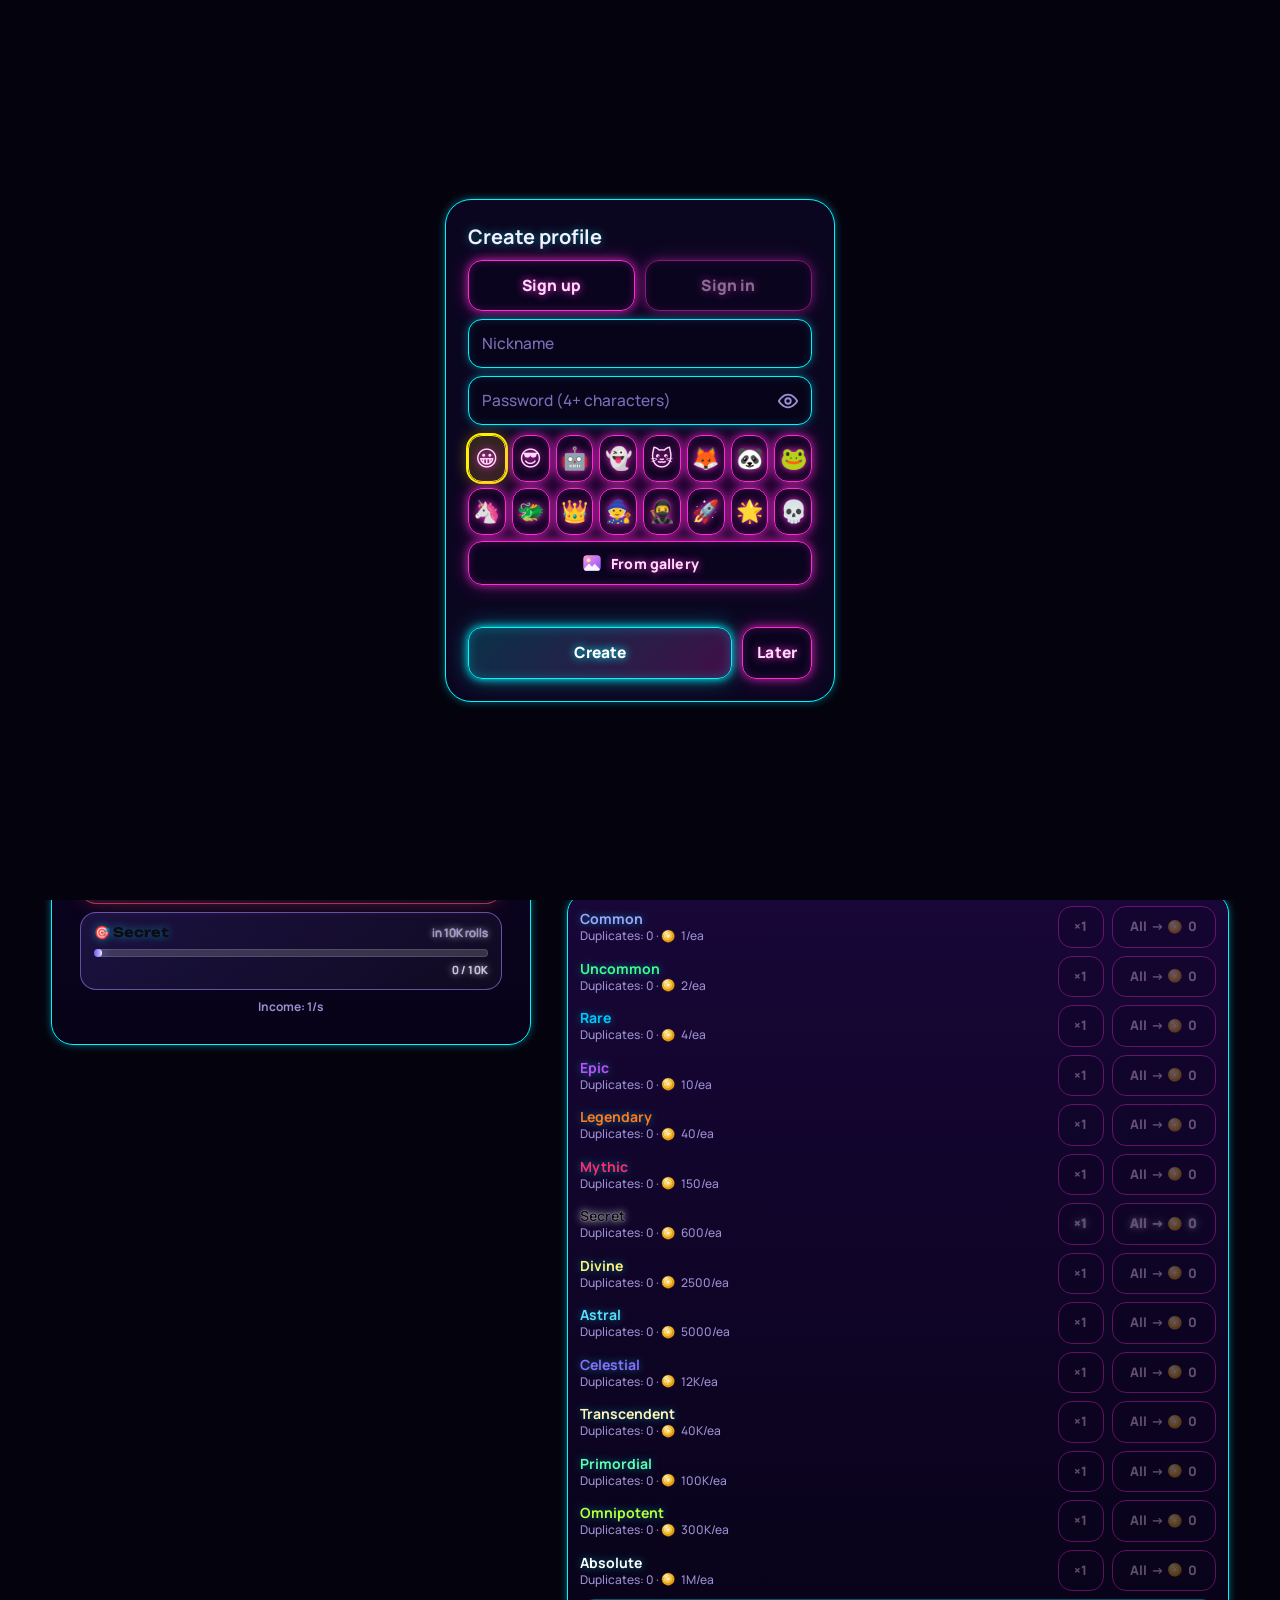
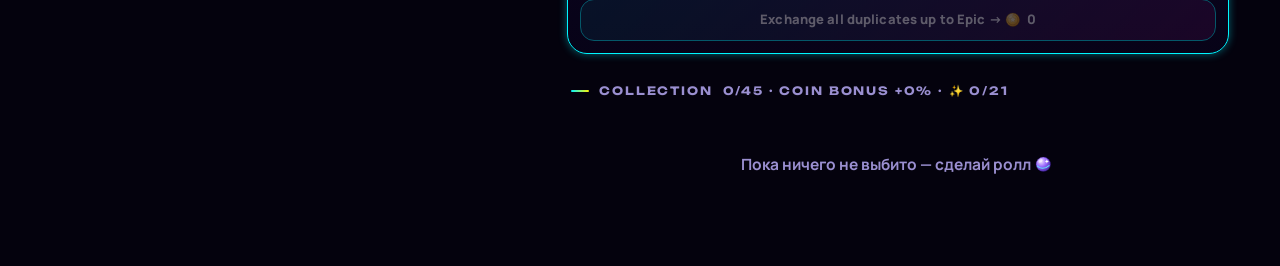
==== commit f6679a29: "Add files via upload" ====
--- a/index.html
+++ b/index.html
@@ -1,4 +1,32 @@
-<!DOCTYPE html> <html lang="ru"> <head> <meta charset="utf-8"> <meta name="viewport" content="width=device-width, initial-scale=1, viewport-fit=cover"> <link rel="preconnect" href="https://fonts.googleapis.com"><link rel="preconnect" href="https://fonts.gstatic.com" crossorigin> <link rel="preconnect" href="https://ybjnbrioosiumcnoqvbz.supabase.co" crossorigin><link rel="stylesheet" href="https://fonts.googleapis.com/css2?family=Manrope:wght@500;600;700;800&family=Unbounded:wght@500;700;800&display=swap" media="print" onload="this.media='all'"><noscript><link rel="stylesheet" href="https://fonts.googleapis.com/css2?family=Manrope:wght@500;600;700;800&family=Unbounded:wght@500;700;800&display=swap"></noscript> <meta name="theme-color" content="#05060c"><title>Кристальный алтарь — Гача</title> <script>try{if(!matchMedia("(prefers-reduced-motion:reduce)").matches&&"IntersectionObserver" in window){document.documentElement.classList.add("js");window.__rvT=setTimeout(function(){document.documentElement.classList.remove("js")},7000)}}catch(e){}</script>
+<!DOCTYPE html> <html lang="ru" data-theme="dark" class="ldw"> <head> <meta charset="utf-8"><meta name="color-scheme" content="dark"><meta name="supported-color-schemes" content="dark"><style>:root{color-scheme:dark}</style><style id="ldcss">
+html{background:#05060c}
+#ld{position:fixed;inset:0;z-index:2147483647;display:flex;flex-direction:column;align-items:center;justify-content:center;overflow:hidden;padding:env(safe-area-inset-top,0px) env(safe-area-inset-right,0px) env(safe-area-inset-bottom,0px) env(safe-area-inset-left,0px);background:radial-gradient(90% 62% at 50% 34%,#2b1b70 0%,#150e3b 38%,#080819 72%,#04040b 100%);color:#eef2ff;font-family:Manrope,system-ui,-apple-system,"Segoe UI",Roboto,sans-serif;touch-action:none;overscroll-behavior:none;-webkit-user-select:none;user-select:none;transition:opacity .5s ease,transform .5s ease}
+#ld.out{opacity:0;transform:scale(1.04);pointer-events:none}
+#ld:before{content:"";position:absolute;left:50%;top:34%;width:120vmax;height:120vmax;margin:-60vmax 0 0 -60vmax;background:repeating-conic-gradient(from 0deg,rgba(140,110,255,.17) 0 6deg,transparent 6deg 18deg);-webkit-mask:radial-gradient(circle,#000 0,transparent 58%);mask:radial-gradient(circle,#000 0,transparent 58%);animation:ldr 70s linear infinite;will-change:transform}
+#ld:after{content:"";position:absolute;inset:0;z-index:1;pointer-events:none;background:radial-gradient(120% 100% at 50% 40%,transparent 52%,rgba(0,0,0,.72) 100%)}
+#ld .p{position:absolute;inset:0;z-index:1;pointer-events:none;overflow:hidden}
+#ld .p i{position:absolute;bottom:-10px;border-radius:50%;opacity:0;animation:ldu linear infinite}
+#ld .w{position:relative;z-index:2;width:min(86vw,360px);display:flex;flex-direction:column;align-items:center}
+#ld .c{position:relative;width:min(64vw,264px);aspect-ratio:1/1;border-radius:22%;animation:ldf 4.2s ease-in-out infinite;filter:drop-shadow(0 0 26px rgba(122,92,255,.7)) drop-shadow(0 14px 28px rgba(0,0,0,.65))}
+#ld .c:before{content:"";position:absolute;inset:-16%;z-index:-1;border-radius:50%;background:radial-gradient(circle,rgba(120,200,255,.5),rgba(130,90,255,.28) 45%,transparent 70%);animation:ldp 2.6s ease-in-out infinite}
+#ld .i{display:block;width:100%;height:100%;border-radius:22%}
+#ld .c:after{content:"";position:absolute;inset:0;border-radius:22%;pointer-events:none;background:linear-gradient(105deg,transparent 38%,rgba(255,255,255,.3) 50%,transparent 62%);background-size:260% 100%;background-position:160% 0;animation:lds 3.4s ease-in-out .7s infinite}
+#ld .bar{position:relative;width:100%;height:10px;margin-top:36px;border-radius:99px;background:rgba(10,8,32,.85);border:1px solid rgba(255,206,110,.55);box-shadow:inset 0 0 8px rgba(0,0,0,.6),0 0 18px rgba(120,90,255,.3)}
+#ld .bar i{position:absolute;left:0;top:-1px;bottom:-1px;width:0;border-radius:99px;background:linear-gradient(90deg,#6a3dff,#4de2ff 72%,#fff3b0);box-shadow:0 0 12px rgba(77,226,255,.8);transition:width .18s linear}
+#ld .bar i:after{content:"";position:absolute;right:-5px;top:50%;width:11px;height:11px;margin-top:-5.5px;border-radius:2px;background:#fff;transform:rotate(45deg);box-shadow:0 0 12px 3px #8fe8ff}
+#ld .r{display:flex;justify-content:space-between;width:100%;margin-top:12px;font-size:13px;font-weight:600;opacity:.8}
+#ld .r span+span{font-variant-numeric:tabular-nums}
+#ld .t{margin-top:20px;min-height:2.6em;max-width:290px;text-align:center;font-size:12.5px;line-height:1.3;color:#cfc6ff;opacity:.7;transition:opacity .25s}
+@keyframes ldr{to{transform:rotate(360deg)}}
+@keyframes ldf{0%,100%{transform:translateY(0)}50%{transform:translateY(-7px)}}
+@keyframes ldp{0%,100%{opacity:.65;transform:scale(.96)}50%{opacity:1;transform:scale(1.06)}}
+@keyframes lds{0%,55%{background-position:160% 0}100%{background-position:-60% 0}}
+@keyframes ldu{0%{transform:translateY(0);opacity:0}12%{opacity:.9}80%{opacity:.6}100%{transform:translateY(-108vh);opacity:0}}
+@media (max-height:480px){#ld .c{width:34vh}#ld .bar{margin-top:16px}#ld .t{display:none}}
+@media (prefers-reduced-motion:reduce){#ld *,#ld:before{animation:none!important}#ld .p{display:none}}
+html.ldw body>*:not(#ld){visibility:hidden!important}
+#ld{background-color:#05060c;contain:paint}
+</style> <meta name="viewport" content="width=device-width, initial-scale=1, viewport-fit=cover"> <link rel="preconnect" href="https://fonts.googleapis.com"><link rel="preconnect" href="https://fonts.gstatic.com" crossorigin> <link rel="preconnect" href="https://ybjnbrioosiumcnoqvbz.supabase.co" crossorigin><link rel="stylesheet" href="https://fonts.googleapis.com/css2?family=Manrope:wght@500;600;700;800&family=Unbounded:wght@600;700;800&display=swap" media="print" onload="this.media='all'"><noscript></noscript> <meta name="theme-color" content="#05060c"><title>Кристальный алтарь</title><link rel="icon" href="/favicon.ico" sizes="48x48"><link rel="icon" type="image/png" sizes="192x192" href="/favicon-192.png"><link rel="icon" type="image/png" sizes="512x512" href="/favicon-512.png"><link rel="apple-touch-icon" href="/apple-touch-icon.png"> <script>try{if(!matchMedia("(prefers-reduced-motion:reduce)").matches&&"IntersectionObserver" in window){document.documentElement.classList.add("js");window.__rvT=setTimeout(function(){document.documentElement.classList.remove("js")},7000)}}catch(e){}</script>
 <style>/* =====================================================================
    КРИСТАЛЬНЫЙ АЛТАРЬ — новый дизайн «Obsidian Aurora»
    Тёмный обсидиан · аврора · золото · бенто-карточки · неон-границы
@@ -197,6 +225,7 @@
 #rr{font-size:12.5px;min-height:22px;letter-spacing:.14em;text-transform:uppercase;font-weight:800}
 #flash{position:fixed;inset:0;pointer-events:none;opacity:0;z-index:5;background:radial-gradient(circle,var(--fc,#fff),transparent 70%)}
 #flash.go{animation:fl .9s ease-out;will-change:opacity}
+#flash,#flash.go{display:none!important;animation:none!important;opacity:0!important}
 @keyframes fl{0%{opacity:.6}to{opacity:0}}
 
 .row{display:flex;gap:10px;margin-top:12px}
@@ -217,9 +246,9 @@
   background:linear-gradient(180deg,var(--card-hi),var(--card));color:var(--text);
   border:1px solid var(--line);box-shadow:none;
 }
-button.alt:hover:not(:disabled){border-color:color-mix(in srgb,var(--acc) 55%,transparent);filter:none;background:var(--card-hi)}
-
-/* большие кнопки броска */
+@media(hover:hover){button.alt:hover:not(:disabled){border-color:color-mix(in srgb,var(--acc) 55%,transparent);filter:none;background:var(--card-hi)}}
+
+/* большие кнопки ролла */
 .rbtn{
   position:relative;overflow:hidden;display:flex;align-items:center;justify-content:center;gap:8px;
   padding:14px 10px!important;border-radius:20px!important;color:var(--ink);
@@ -396,7 +425,8 @@
 #menu #lang{gap:0}
 #lang,#lang2{display:none!important}
 #setb{display:none!important}
-#shtabs,#sh_t{display:none!important}
+#sh_t,#shtabs [data-st="t"]{display:none!important}
+#menu #sfxb,#menu #musicb{display:none!important}
 #stF{display:none!important}
 
 /* ---------- панели (модалки) ---------- */
@@ -422,7 +452,7 @@
 }
 .pclose svg{width:18px;height:18px;display:block}
 .pclose svg path{fill:none;stroke:currentColor;stroke-width:2.6;stroke-linecap:round}
-.pclose:hover:not(:disabled){transform:rotate(90deg);background:rgba(255,77,109,.3)!important;border-color:rgba(255,120,140,.6)!important}
+@media(hover:hover){.pclose:hover:not(:disabled){transform:rotate(90deg);background:rgba(255,77,109,.3)!important;border-color:rgba(255,120,140,.6)!important}}
 .pclose:active:not(:disabled){transform:rotate(90deg) scale(.92)}
 
 /* ---------- списки внутри панелей ---------- */
@@ -438,6 +468,8 @@
 .ti .tx b{font-weight:700}
 .ti .tx span{color:var(--mute);font-size:12px}
 .ti .tx span.l{display:block}
+#wdlist .tx>span,#rwlist .tx>span{display:block;margin-top:2px;line-height:1.35}
+#wdlist .ti,#rwlist .ti{transition:border-color .2s}
 .ti .pb{height:5px;border-radius:4px;background:rgba(255,255,255,.08);margin-top:6px;overflow:hidden}
 .ti .pb i{display:block;height:100%;border-radius:4px}
 .ti button{flex:0 0 auto;padding:7px 12px;font-size:13px}
@@ -468,7 +500,7 @@
 }
 .csel-b span{flex:1;min-width:0;overflow:hidden;text-overflow:ellipsis;white-space:nowrap}
 .csel-b:after{content:"";flex:none;width:7px;height:7px;border-right:2px solid var(--mute);border-bottom:2px solid var(--mute);transform:rotate(45deg) translateY(-2px)}
-.csel-b:hover:not(:disabled){border-color:color-mix(in srgb,var(--acc) 55%,transparent)}
+@media(hover:hover){.csel-b:hover:not(:disabled){border-color:color-mix(in srgb,var(--acc) 55%,transparent)}}
 .csel-b:disabled{opacity:.5;cursor:default}
 .csel[data-fit]{flex:none;width:auto}
 .csel[data-fit] .csel-b{min-width:84px}
@@ -548,6 +580,9 @@
 #reg .box{width:100%;max-width:390px;padding:22px;background:var(--bg2);border:1px solid var(--line);border-radius:26px;box-shadow:0 30px 80px -10px rgba(0,0,0,.85)}
 .confirm-modal{position:fixed;inset:0;display:none;align-items:center;justify-content:center;padding:18px;background:rgba(2,4,10,.7);-webkit-backdrop-filter:blur(8px);backdrop-filter:blur(8px);z-index:1000}
 .confirm-modal.show{display:flex}
+html.mlock,html.mlock body{overflow:hidden!important;overscroll-behavior:none!important;height:100%}
+.confirm-modal{overscroll-behavior:contain;touch-action:none}
+.confirm-modal input,.confirm-modal textarea{touch-action:manipulation}
 .confirm-modal .modal-box{width:100%;max-width:390px;padding:24px;background:var(--bg2);border:1px solid var(--line);border-radius:26px;box-shadow:0 30px 80px -10px rgba(0,0,0,.85);text-align:center}
 .confirm-modal .modal-title{font:800 18px var(--fh);margin-bottom:10px;letter-spacing:-.01em}
 .confirm-modal .modal-text{color:var(--mute);font-size:14px;margin-bottom:18px}
@@ -612,7 +647,7 @@
 body:has(#reg[style*="flex"]) :is(#topBtn,#shopBtn,#clanBtn,#menuBtn,#menu,#prof){display:none!important}
 
 /* ===== ПРОИЗВОДИТЕЛЬНОСТЬ: без тяжёлых эффектов ===== */
-.glass,.stat,.toast,#menu,#prof .chip,#menuBtn,#shopBtn,#topBtn,#clanBtn,#pwrap,#reg,.confirm-modal{
+.glass,.pbox,.stat,.toast,#menu,#prof .chip,#menuBtn,#shopBtn,#topBtn,#clanBtn,#pwrap,#reg,.confirm-modal{
   -webkit-backdrop-filter:none!important;backdrop-filter:none!important}
 .glass{box-shadow:inset 0 1px 0 rgba(255,255,255,.06)}
 .pbox{box-shadow:0 20px 50px -10px rgba(0,0,0,.8)}
@@ -633,44 +668,18 @@
 .stage::before{display:none}
 .stage{border-color:rgba(45,212,191,.35)}
 
-/* ---------- рамки профиля ---------- */
-.fr{position:relative;box-shadow:0 0 10px -1px var(--fc);isolation:isolate}
-.fr::after{content:"";position:absolute;inset:-3.5px;box-sizing:border-box;border-radius:calc(var(--rad,12px) + 3.5px);padding:2.5px;background:var(--fg);pointer-events:none;
-  -webkit-mask:linear-gradient(#000 0 0) content-box,linear-gradient(#000 0 0);-webkit-mask-composite:xor;
-  mask:linear-gradient(#000 0 0) content-box,linear-gradient(#000 0 0);mask-composite:exclude}
-.fr.fa{animation:frglow 2.4s ease-in-out infinite}
-.fr.fa::after{background-size:300% 100%;animation:frflow 3.5s linear infinite}
-.fr[data-b]::before{content:attr(data-b);position:absolute;right:-5px;top:-5px;font-size:11px;line-height:1;z-index:3;filter:drop-shadow(0 1px 2px rgba(0,0,0,.65));pointer-events:none}
-@keyframes frflow{to{background-position:150% 0}}
-@keyframes frglow{50%{box-shadow:0 0 16px 1px var(--fc)}}
-#s_fr{display:grid;grid-template-columns:repeat(auto-fill,minmax(100px,1fr));gap:8px;margin-top:8px}
-.frc{display:flex;flex-direction:column;align-items:center;gap:3px;padding:10px 5px 8px;text-align:center;font-size:11.5px;line-height:1.2;min-width:0;border-radius:14px;box-shadow:none}
-.frc b{font-size:12px}
-.frc small{color:var(--mute);font-size:10.5px}
-.frc.lock{opacity:.62}
-.frc.on{border-color:var(--c1)}
-.frc .pb{width:100%;margin-top:2px}
-.frp{display:grid;place-items:center;flex:none;position:relative;overflow:visible;box-sizing:border-box;width:52px;height:52px;min-width:52px;min-height:52px;margin:7px auto 8px;font-size:30px;line-height:1;border-radius:16px;background:rgba(255,255,255,.06)}
-.frp.fr{--rad:16px}
-.frp .avimg{display:block;width:100%;height:100%;max-width:none;object-fit:cover;border-radius:16px;margin:0;vertical-align:top}
-.frp.gr{filter:grayscale(.75)}
-
 /* ===== анти-лаги ===== */
 html{-webkit-text-size-adjust:100%}
 body{overscroll-behavior-y:none}
 .pbox,#menu,#pwrap,#reg,.confirm-modal{contain:layout style}
 #shp,#topp,#promop,#clanp,#setp,#gmp,#stp,#qstp,#bpp,#trp,#shp .pbox{content-visibility:auto}
-#s_fr,#col,#toplist{contain:layout paint style}
-.frc,.ti,.it{contain:layout style}
-.frc{content-visibility:auto;contain-intrinsic-size:auto 120px}
-.fr.fa{animation:none}
-.fr.fa::after{animation-duration:6s}
-#pchip .fr.fa::after,.frc .fr.fa::after{will-change:background-position}
+#col{contain:layout paint style}
+#toplist{contain:layout style}
+.ti,.it{contain:layout style}
 .rrc.sp{will-change:transform}
 .toast{will-change:transform,opacity}
 img{content-visibility:auto}
 @media(max-width:700px){
-  .fr.fa::after{animation:none}
   .orb::before{display:none}
   .glow{box-shadow:0 0 28px var(--rc,#2dd4bf)!important}
 }
@@ -693,17 +702,314 @@
 #vp .vsr{width:100%;margin:0 0 10px;padding:12px 14px;border-radius:14px}
 #vp .vl{display:flex;flex-direction:column;gap:6px;max-height:52vh;overflow:auto;text-align:left}
 #vp .vi{display:flex;align-items:center;gap:10px;padding:10px 12px;border-radius:14px;margin:0;flex:none;justify-content:flex-start;font-weight:700}
-#vp .vi .avimg{width:28px;height:28px;border-radius:9px;object-fit:cover}
+#vp .vi .avw{display:inline-flex;flex:none}
+#vp .vi .avimg{width:1.25em;height:1.25em;border-radius:50%;object-fit:cover}
 #vp .vi span{margin-left:auto;color:var(--mute);font-size:12.5px}
 #vp .vs b.na{color:var(--mute);font-weight:700}
-</style> </head> <body> <canvas id="stB" aria-hidden="true"></canvas><canvas id="stF" aria-hidden="true"></canvas> <div id="flash"></div> <svg width="0" height="0" style="position:absolute" aria-hidden="true"><defs> <linearGradient id="gT" x1="0" y1="0" x2="0" y2="1"><stop offset="0" stop-color="#fff1a8"/><stop offset="1" stop-color="#ff9d2e"/></linearGradient> <linearGradient id="gS" x1="0" y1="0" x2="1" y2="1"><stop offset="0" stop-color="#7bdcff"/><stop offset="1" stop-color="#b25cff"/></linearGradient> <linearGradient id="gC" x1="0" y1="0" x2="0" y2="1"><stop offset="0" stop-color="#fff6c2"/><stop offset="1" stop-color="#e8890f"/></linearGradient> <linearGradient id="gA" x1="0" y1="0" x2="0" y2="1"><stop offset="0" stop-color="#d4f4ff"/><stop offset="1" stop-color="#3d7dff"/></linearGradient> <linearGradient id="g-gold" x1="0" y1="0" x2="0" y2="1"><stop offset="0" stop-color="#fff1a8"/><stop offset="1" stop-color="#f2a21a"/></linearGradient> <linearGradient id="g-silver" x1="0" y1="0" x2="0" y2="1"><stop offset="0" stop-color="#f4f6fb"/><stop offset="1" stop-color="#9aa3b8"/></linearGradient> <linearGradient id="g-bronze" x1="0" y1="0" x2="0" y2="1"><stop offset="0" stop-color="#ffc79a"/><stop offset="1" stop-color="#c8742c"/></linearGradient> <linearGradient id="gG" x1="0" y1="0" x2="1" y2="1"><stop offset="0" stop-color="#7bdcff"/><stop offset="1" stop-color="#2f7bff"/></linearGradient> <linearGradient id="gP" x1="0" y1="0" x2="1" y2="1"><stop offset="0" stop-color="#ff9ae0"/><stop offset="1" stop-color="#8a4dff"/></linearGradient> <linearGradient id="gM" x1="0" y1="0" x2="1" y2="1"><stop offset="0" stop-color="#8bffb0"/><stop offset="1" stop-color="#1ee3cf"/></linearGradient> <linearGradient id="gU" x1="0" y1="0" x2="0" y2="1"><stop offset="0" stop-color="#9bf5ff"/><stop offset="1" stop-color="#3a8dff"/></linearGradient> <linearGradient id="gW" x1="0" y1="0" x2="1" y2="1"><stop offset="0" stop-color="#ffd27a"/><stop offset="1" stop-color="#ff6a3d"/></linearGradient> <linearGradient id="gR" x1="0" y1="0" x2="0" y2="1"><stop offset="0" stop-color="#ff9fb0"/><stop offset="1" stop-color="#ff3d63"/></linearGradient> <symbol id="i-bp" viewBox="0 0 24 24"><defs><linearGradient id="gBP" x1="0" y1="0" x2="0" y2="1"><stop offset="0" stop-color="#ffe27a"/><stop offset="1" stop-color="#ff9f1c"/></linearGradient></defs><path d="M12 2.5l8 3v6.2c0 5-3.3 8.4-8 9.8-4.7-1.4-8-4.8-8-9.8V5.5z" fill="url(#gBP)"/><path d="M12 6.2l1.8 3.7 4 .5-2.9 2.8.7 4L12 15.3 8.4 17.2l.7-4L6.2 10.4l4-.5z" fill="#fff" fill-opacity=".92"/></symbol><symbol id="i-bpp" viewBox="0 0 24 24"><path d="M3.5 8l4.6 3.8L12 4.5l3.9 7.3L20.5 8l-1.8 10.5H5.3z" fill="url(#gBP)"/><rect x="5.3" y="19" width="13.4" height="2" rx="1" fill="#ff9f1c"/><circle cx="12" cy="13" r="1.6" fill="#fff" fill-opacity=".9"/></symbol><symbol id="i-quest" viewBox="0 0 24 24"><rect x="3.5" y="5" width="17" height="15.5" rx="3.5" fill="url(#gP)"/><path d="M3.5 10h17" stroke="#fff" stroke-opacity=".5" stroke-width="1.4"/><path d="M8 3v3.6M16 3v3.6" stroke="#b79bff" stroke-width="2" stroke-linecap="round"/><path d="M8.6 15.2l2.3 2.3 4.5-4.6" fill="none" stroke="#fff" stroke-width="2" stroke-linecap="round" stroke-linejoin="round"/></symbol><symbol id="i-music" viewBox="0 0 24 24"><path d="M9 17V6.5l10-2V15" fill="none" stroke="url(#gT)" stroke-width="2" stroke-linecap="round" stroke-linejoin="round"/><circle cx="6.5" cy="17.2" r="2.7" fill="url(#gT)"/><circle cx="16.5" cy="15.2" r="2.7" fill="url(#gT)"/></symbol><symbol id="i-music-off" viewBox="0 0 24 24"><g opacity=".5"><path d="M9 17V6.5l10-2V15" fill="none" stroke="url(#gT)" stroke-width="2" stroke-linecap="round" stroke-linejoin="round"/><circle cx="6.5" cy="17.2" r="2.7" fill="url(#gT)"/><circle cx="16.5" cy="15.2" r="2.7" fill="url(#gT)"/></g><path d="M4 4l16 16" stroke="#ff8aa0" stroke-width="2.2" stroke-linecap="round"/></symbol><symbol id="i-games" viewBox="0 0 24 24"><rect x="2" y="6.5" width="20" height="11.5" rx="5.5" fill="url(#gP)"/><path d="M8 9.6v5.6M5.2 12.4h5.6" stroke="#fff" stroke-width="1.8" stroke-linecap="round"/><circle cx="15.5" cy="11" r="1.4" fill="#fff"/><circle cx="18.3" cy="13.8" r="1.4" fill="#fff"/></symbol> <symbol id="i-globe" viewBox="0 0 24 24"><circle cx="12" cy="12" r="9.5" fill="url(#gG)"/><g fill="none" stroke="#fff" stroke-opacity=".85" stroke-width="1.3" stroke-linecap="round"><ellipse cx="12" cy="12" rx="4" ry="9.5"/><path d="M2.8 9h18.4M2.8 15h18.4"/></g></symbol> <symbol id="i-titles" viewBox="0 0 24 24"><path d="M7.5 13.5L5.5 21.5l4.2-2.2 2.3 3 1.2-6.4z" fill="url(#gP)" opacity=".8"/><path d="M16.5 13.5l2 8-4.2-2.2-1.3 1.6-1.1-5.4z" fill="url(#gP)"/><circle cx="12" cy="9" r="7" fill="url(#gP)"/><circle cx="12" cy="9" r="5.2" fill="none" stroke="#fff" stroke-opacity=".5"/><path d="M12 5.4l1.2 2.5 2.7.4-2 1.9.5 2.7-2.4-1.3-2.4 1.3.5-2.7-2-1.9 2.7-.4z" fill="#fff"/></symbol> <symbol id="i-transfer" viewBox="0 0 24 24"><path d="M3.5 8h14.5M14.5 4.5L18 8l-3.5 3.5M20.5 16H6M9.5 12.5L6 16l3.5 3.5" fill="none" stroke="url(#gM)" stroke-width="2.3" stroke-linecap="round" stroke-linejoin="round"/><circle cx="12" cy="12" r="3.2" fill="url(#gT)" stroke="rgba(120,60,0,.4)" stroke-width=".7"/></symbol> <symbol id="i-ticket" viewBox="0 0 24 24"><path d="M3.5 7.5h17v3a1.8 1.8 0 0 0 0 3.6v3.4h-17v-3.4a1.8 1.8 0 0 0 0-3.6z" fill="none" stroke="url(#gM)" stroke-width="2.2" stroke-linejoin="round"/><path d="M14.5 8.5v1.8M14.5 11.1v1.8M14.5 13.7v1.8" stroke="url(#gT)" stroke-width="2" stroke-linecap="round"/></symbol> <symbol id="i-out" viewBox="0 0 24 24"><path d="M9 3.5H6A2.5 2.5 0 0 0 3.5 6v12A2.5 2.5 0 0 0 6 20.5h3" fill="none" stroke="#ff8aa0" stroke-width="2" stroke-linecap="round"/><path d="M11 12h9.5M17 8l3.5 4-3.5 4" fill="none" stroke="#ff8aa0" stroke-width="2" stroke-linecap="round" stroke-linejoin="round"/></symbol><symbol id="i-user" viewBox="0 0 24 24"><circle cx="10" cy="7.5" r="4.2" fill="url(#gU)"/><path d="M2.5 20.5c0-4.4 3.3-7 7.5-7 1.3 0 2.5.3 3.5.7l-2.8 2.8-.8 3.5z" fill="url(#gU)"/><path d="M15 20.8l.7-3 5.2-5.2 2.3 2.3-5.2 5.2z" fill="#ffd54a" stroke="rgba(120,70,0,.4)" stroke-width=".6"/></symbol> <symbol id="i-admin" viewBox="0 0 24 24"><path fill-rule="evenodd" fill="url(#gW)" d="M12 5.6a6.4 6.4 0 1 0 0 12.8 6.4 6.4 0 1 0 0-12.8zM12 9.5a2.5 2.5 0 1 1 0 5 2.5 2.5 0 1 1 0-5z"/><circle cx="12" cy="12" r="8.4" fill="none" stroke="url(#gW)" stroke-width="3.4" stroke-dasharray="3.3 3.3" stroke-dashoffset="1.6"/></symbol> <symbol id="i-trash" viewBox="0 0 24 24"><rect x="3.5" y="4.6" width="17" height="3" rx="1.5" fill="url(#gR)"/><path d="M9 4.6V3.5a1 1 0 0 1 1-1h4a1 1 0 0 1 1 1v1.1" fill="none" stroke="url(#gR)" stroke-width="1.6"/><path d="M5.6 9h12.8l-.9 11a1.6 1.6 0 0 1-1.6 1.5H8.1A1.6 1.6 0 0 1 6.5 20z" fill="url(#gR)"/><path d="M10 11.5v7M14 11.5v7" stroke="#fff" stroke-opacity=".75" stroke-width="1.5" stroke-linecap="round"/></symbol> <linearGradient id="gPl" x1="0" y1="0" x2="0" y2="1"><stop offset="0" stop-color="#f4fff9"/><stop offset="1" stop-color="#7fe0c0"/></linearGradient> <symbol id="i-pad" viewBox="0 0 24 24"><path d="M7 7h10c2.6 0 4.3 2 4.8 5.2.4 2.8.3 5-1.4 5.6-1.5.5-2.7-.6-3.7-2.2-.4-.6-.9-.8-1.5-.8h-5.4c-.6 0-1.1.2-1.5.8-1 1.6-2.2 2.7-3.7 2.2-1.7-.6-1.8-2.800-1.4-5.600C2.700 9 4.400 7 7 7z" fill="url(#gPl)" stroke="rgba(0,60,40,.45)" stroke-width=".8"/><path d="M8 10v4M6 12h4" stroke="#0a6b52" stroke-width="1.6" stroke-linecap="round"/><circle cx="15.500" cy="10.800" r="1.050" fill="#0a6b52"/><circle cx="17.800" cy="13" r="1.050" fill="#0a6b52"/></symbol> <symbol id="i-gallery" viewBox="0 0 24 24"><rect x="2.5" y="3.5" width="19" height="17" rx="4" fill="url(#gP)"/><circle cx="8.2" cy="9" r="2.1" fill="#ffe98a"/><path d="M3.5 18.2l5.2-5.6 3.3 3.4 3-3.1 5.5 5.6v.2a2 2 0 0 1-2 1.8H5.5a2 2 0 0 1-2-1.8z" fill="#fff" fill-opacity=".92"/></symbol> <symbol id="i-top" viewBox="0 0 24 24"><path d="M7 3h10v5.5a5 5 0 0 1-10 0z" fill="url(#gT)"/><path d="M7 5H4v2a3 3 0 0 0 3 3M17 5h3v2a3 3 0 0 1-3 3" fill="none" stroke="url(#gT)" stroke-width="1.8" stroke-linecap="round"/><rect x="10.7" y="13" width="2.6" height="4.2" fill="url(#gT)"/><rect x="7.2" y="17" width="9.6" height="3.4" rx="1.3" fill="url(#gT)"/><path d="M12 5.2l.9 1.9 2 .3-1.5 1.4.4 2-1.8-1-1.8 1 .4-2L9.1 7.4l2-.3z" fill="#fff" opacity=".85"/></symbol> <symbol id="i-shop" viewBox="0 0 24 24"><path d="M9 8.5V7a3 3 0 0 1 6 0v1.5" fill="none" stroke="url(#gS)" stroke-width="1.8" stroke-linecap="round"/><path d="M4.6 8h14.8l-1.1 12.2a1 1 0 0 1-1 .8H6.7a1 1 0 0 1-1-.8z" fill="url(#gS)"/><path d="M12 10.8l1.1 2.2 2.4.3-1.8 1.6.5 2.4-2.2-1.2-2.2 1.2.5-2.4-1.8-1.6 2.4-.3z" fill="#fff" opacity=".92"/></symbol> <symbol id="i-crown" viewBox="0 0 24 24"><path d="M2.5 8l5 4.2L12 4.5l4.5 7.7 5-4.2-2 11.5H4.5z" fill="url(#gC)" stroke="rgba(120,60,0,.35)" stroke-width=".8" stroke-linejoin="round"/><circle cx="12" cy="3.8" r="1.4" fill="#fff6c2"/></symbol> <symbol id="i-clan" viewBox="0 0 24 24"><path d="M3.5 20.5V7.5h3.3v2.2h2.1V7.5h2.2v2.2h1.8V7.5h2.2v2.2h2.1V7.5h3.3v13z" fill="url(#gP)" stroke="rgba(40,20,100,.35)" stroke-width=".8" stroke-linejoin="round"/><path d="M12 3.2v4.3" stroke="#b79bff" stroke-width="1.6" stroke-linecap="round"/><path d="M12 3.4l3 1.1-3 1.1z" fill="#ffd23f"/><path d="M9.7 20.5v-4.2a2.3 2.3 0 0 1 4.6 0v4.2z" fill="#fff" opacity=".9"/></symbol> <symbol id="i-shield" viewBox="0 0 24 24"><path d="M12 2.5l8 3v6.2c0 5.1-3.4 8.4-8 9.8-4.6-1.4-8-4.7-8-9.8V5.5z" fill="url(#gA)" stroke="rgba(10,40,120,.35)" stroke-width=".8" stroke-linejoin="round"/><path d="M8.2 12.2l2.7 2.7 5-5.4" fill="none" stroke="#fff" stroke-width="2" stroke-linecap="round" stroke-linejoin="round"/></symbol> </defs></svg> <button class="alt" id="topBtn" aria-label="Топ" style="display:none"><svg class="ico"><use href="#i-top"/></svg></button> <button class="alt" id="shopBtn" aria-label="Магазин" style="display:none"><svg class="ico"><use href="#i-shop"/></svg></button> <button class="alt" id="clanBtn" aria-label="Кланы" style="display:none"><svg class="ico"><use href="#i-clan"/></svg></button> <button class="alt" id="menuBtn" aria-label="Меню" aria-expanded="false" style="display:none"><svg class="mb" viewBox="0 0 24 24" aria-hidden="true"><path class="l1" d="M5 7h14"/><path class="l2" d="M5 12h14"/><path class="l3" d="M5 17h14"/></svg></button> <div id="menu"> <button class="alt" id="lang"></button> <button class="alt" id="gmb"><svg class="ico"><use href="#i-games"/></svg>Мини-игры</button> <button class="alt" id="qstb"><svg class="ico"><use href="#i-quest"/></svg>Квесты</button> <button class="alt" id="bpb"><svg class="ico"><use href="#i-bp"/></svg>Батлпасс</button>
-  <button class="alt" id="trb"><svg class="ico"><use href="#i-transfer"/></svg>Трейды</button> <button class="alt" id="profb"><svg class="ico"><use href="#i-user"/></svg>Профили игроков</button> <button class="alt" id="promob"><svg class="ico"><use href="#i-ticket"/></svg>Промокод</button> <button class="alt" id="musicb"><svg class="ico"><use href="#i-music"/></svg>Музыка: вкл</button> <button class="alt" id="adm" style="display:none"><svg class="ico"><use href="#i-admin"/></svg>Админ панель</button> <button class="alt" id="out" style="display:none"><svg class="ico"><use href="#i-out"/></svg>Выйти</button> </div> <button id="setb" hidden tabindex="-1" aria-hidden="true"></button> <main> <h1>Кристальный алтарь</h1> <p class="sub">Бросай, качай удачу, собери всё — вплоть до Transcendent</p> <div class="glass" id="evbar" style="display:none;align-items:center;gap:10px;padding:10px 14px;margin-bottom:12px"></div> <div id="prof"></div> <div class="top"> <div class="glass stat"><small>🪙 Монеты</small><b id="coins">0</b></div> <div class="glass stat"><small>🍀 Удача</small><b id="lucklv">0</b></div> <div class="glass stat"><small>💎 Алмазы</small><b id="gems">0</b></div> <div class="glass stat"><small>🎲 Броски</small><b id="rolls">0</b></div> <div class="glass stat wide"><small>Лучшая редкость (рекорд)</small><b id="best">—</b></div> </div> <button class="alt" id="upgBtn" type="button">⚡ Апгрейды</button>
+#topme{overflow-wrap:anywhere}
+.ti.eq{box-shadow:inset 0 0 0 2px var(--c4),inset 0 0 14px rgba(255,184,46,.18)}
+ #rbBox{margin-top:14px;padding-top:12px;border-top:1px solid var(--line)}
+#rbBox .rb-t{font:800 15px var(--fh);display:flex;align-items:center;gap:6px;justify-content:space-between}
+#rbBox .rb-s{color:var(--mute);font-size:12px;margin:2px 0 8px}
+#rbBox .rb-h{font:800 12.5px var(--fh);color:var(--mute);margin:10px 0 4px;text-transform:uppercase;letter-spacing:.04em}
+#rbBox .rb-r{display:flex;justify-content:space-between;gap:8px;font-size:13.5px;padding:5px 0}
+#rbBox .rb-r.ok b{color:#34d399}#rbBox .rb-r.no b{color:var(--mute)}
+#rbBox .rb-r span:first-child{flex:1;min-width:0}
+#rbBox .rb-g{display:grid;gap:4px;font-size:13.5px}
+#rbBox .rb-g div{padding:6px 10px;border-radius:12px;background:rgba(255,255,255,.05)}
+#rbBox .rb-cur{margin-top:8px;font-size:12.5px;color:var(--mute)}
+#rbBtn{width:100%;margin-top:12px;padding:14px;font-size:14.5px;border-radius:16px;border:0;font-weight:800;background:linear-gradient(135deg,#34d399,#38bdf8);color:#032a24}
+#rbBtn.arm{background:linear-gradient(135deg,#fb923c,#ef4444);color:#fff}
+#rbBtn:disabled{opacity:.45;filter:grayscale(.4)}
+.ei{width:1.2em;height:1.2em;vertical-align:-.22em;margin-right:3px}
+</style>
+<style id="pro">
+/* ===== PRO-слой: стекло, неон, живая аврора ===== */
+::selection{background:rgba(45,212,191,.35);color:#fff}
+html{scrollbar-width:thin;scrollbar-color:rgba(255,255,255,.18) transparent}
+::-webkit-scrollbar{width:8px;height:8px}
+::-webkit-scrollbar-thumb{background:rgba(255,255,255,.16);border-radius:99px}
+::-webkit-scrollbar-thumb:hover{background:rgba(45,212,191,.5)}
+body::before{inset:-14%}
+@keyframes proAur{0%{transform:translate3d(0,0,0) scale(1)}50%{transform:translate3d(2.5%,-2%,0) scale(1.07) rotate(.8deg)}100%{transform:translate3d(-2.5%,2%,0) scale(1.12) rotate(-.8deg)}}
+h1{background-size:220% 100%}
+@keyframes proTtl{from{background-position:0 0}to{background-position:100% 0}}
+.glass,.pbox,#menu{
+  -webkit-backdrop-filter:blur(18px) saturate(150%);backdrop-filter:blur(18px) saturate(150%);
+  border:1px solid var(--line);
+  box-shadow:inset 0 1px 0 rgba(255,255,255,.08),0 26px 70px -30px rgba(0,0,0,.85),0 0 0 1px rgba(0,0,0,.18);
+  transition:border-color .25s,box-shadow .25s,transform .25s;
+}
+@media(hover:hover){.glass:hover{border-color:color-mix(in srgb,var(--acc) 38%,var(--line))}}
+.it{transition:transform .2s,box-shadow .2s,border-color .2s}
+@media(hover:hover){.it:hover{transform:translateY(-3px);box-shadow:0 14px 30px -14px rgba(0,0,0,.7),0 0 22px -6px color-mix(in srgb,var(--acc) 55%,transparent)}}
+button{transition:transform .15s,box-shadow .25s,filter .25s,border-color .25s,background .25s}
+@media(hover:hover){button:not(.alt):not(:disabled):hover{filter:brightness(1.1) saturate(1.1);box-shadow:0 12px 36px -10px color-mix(in srgb,var(--acc) 75%,transparent)}}
+@media(hover:hover){.rbtn:not(:disabled):hover{box-shadow:0 0 0 1px rgba(255,255,255,.25),0 16px 46px -10px color-mix(in srgb,var(--acc) 85%,transparent)}}
+input,select{border:1px solid var(--line);border-radius:14px;transition:border-color .2s,box-shadow .2s}
+input:focus,select:focus{outline:none;border-color:var(--acc);box-shadow:0 0 0 3px color-mix(in srgb,var(--acc) 26%,transparent)}
+#s_del,#menu #reset{background:linear-gradient(180deg,#ff6b86,#e11d48)!important;color:#fff!important;border-color:transparent}
+.orb .glow{filter:saturate(1.25)}
+/* политика конфиденциальности */
+#privp .pv-h{font:800 13px/1.2 var(--fh);color:var(--acc);margin:20px 0 6px;letter-spacing:.08em;text-transform:uppercase}
+#privp .pv p{margin:0 0 4px;font-size:13.5px;line-height:1.55;color:var(--text);opacity:.92}
+#privp .pv ul{margin:2px 0 4px;padding-left:20px;font-size:13.5px;line-height:1.55;color:var(--text);opacity:.92}
+#privp .pv small{display:block;color:var(--mute);margin-top:16px;font-size:12px}
+@media(prefers-reduced-motion:reduce){body::before,h1{animation:none}}
+</style><style id="eyes">
+/* ===== Коллекция: карточки-«глаза» ===== */
+#col{gap:20px 12px;padding:18px 8px 4px}
+.it.ey{min-width:0;position:relative;display:flex;flex-direction:column;align-items:center;justify-content:flex-end;min-height:140px;padding:22px 6px 9px;
+ border:4px solid transparent;border-radius:20px;color:#fff;
+ background:linear-gradient(rgba(255,255,255,.045) 1px,transparent 1px) 0 0/100% 4px padding-box,radial-gradient(120% 90% at 50% 38%,var(--tn,#1b2038),#06070d 74%) padding-box,var(--fr) border-box;
+ box-shadow:0 0 16px -4px var(--gc,transparent),inset 0 0 24px rgba(0,0,0,.65);overflow:visible;-webkit-backdrop-filter:none;backdrop-filter:none}
+@media(hover:hover){.it.ey:not(.off):hover{transform:translateY(-3px) scale(1.025);box-shadow:0 0 28px -2px var(--gc,transparent),inset 0 0 24px rgba(0,0,0,.65)}}
+.it.ey .e{font-size:42px;line-height:1;margin:4px 0 8px;filter:drop-shadow(0 4px 8px rgba(0,0,0,.55))}
+.it.ey.off .e{filter:grayscale(1) opacity(.6)}
+.it.ey .eye{width:86%;max-width:100px;flex:none;height:auto;margin-bottom:5px;filter:drop-shadow(0 3px 6px rgba(0,0,0,.6))}
+.it.ey .pc{position:absolute;left:8px;top:4px;font:800 13px/1 var(--fh);color:#ffb81f;letter-spacing:-.01em;text-shadow:-1.5px 0 #000,1.5px 0 #000,0 -1.5px #000,0 1.5px #000,1px 1px #000,-1px -1px #000}
+.it.ey .cn{position:absolute;right:8px;top:4px;font:800 12.5px/1 var(--fh);color:#fff;text-shadow:-1.5px 0 #000,1.5px 0 #000,0 -1.5px #000,0 1.5px #000,1px 1px #000,-1px -1px #000}
+.it.ey .eb{position:absolute;right:9px;top:5px;font-size:16px;line-height:1;filter:drop-shadow(0 2px 3px #000)}
+.it.ey .en{font:800 13px/1.15 var(--fh);color:#fff;text-align:center;text-shadow:-1.5px 0 #000,1.5px 0 #000,0 -1.5px #000,0 1.5px #000,0 2px 0 #000}
+.it.ey .er{margin-top:3px;font-size:9px;font-weight:800;letter-spacing:.01em;white-space:nowrap;text-transform:uppercase;text-align:center;overflow-wrap:anywhere;text-shadow:0 1px 3px #000}
+.it.ey.off{opacity:.6;--gc:transparent}
+.it.ey.off .eye{filter:grayscale(1) brightness(.42)}
+.it.t0{--fr:linear-gradient(135deg,#fff,#8f96a6 50%,#e9edf7);--tn:#2a2d38;--gc:rgba(220,226,240,.3)}
+.it.t1{--fr:linear-gradient(160deg,#b9ff5a,#3fbf0a);--tn:#12301a;--gc:rgba(120,255,40,.4)}
+.it.t2{--fr:linear-gradient(160deg,#4cc3ff,#0b4fe0);--tn:#0d2350;--gc:rgba(40,150,255,.45)}
+.it.t3{--fr:linear-gradient(160deg,#9b6bff,#4a1fd6);--tn:#1e1250;--gc:rgba(130,80,255,.45)}
+.it.t4{--fr:linear-gradient(135deg,#ff9a2e,#ff6a10 55%,#ff3d1a);--tn:#3a1a08;--gc:rgba(255,106,16,.55)}
+.it.t5{--fr:linear-gradient(150deg,#ffb3c0,#ff2d55 48%,#8f0c34);--tn:#44091a;--gc:rgba(255,45,85,.65);background:radial-gradient(circle 1.6px at 22% 80%,#ffb45a,transparent) padding-box,radial-gradient(circle 1.2px at 74% 70%,#ff8a3a,transparent) padding-box,radial-gradient(circle 1.4px at 50% 88%,#ffd27a,transparent) padding-box,repeating-linear-gradient(60deg,rgba(255,80,60,.07) 0 5px,transparent 5px 13px) padding-box,linear-gradient(rgba(255,255,255,.04) 1px,transparent 1px) 0 0/100% 4px padding-box,radial-gradient(120% 90% at 50% 38%,var(--tn),#0a0307 74%) padding-box,var(--fr) border-box}
+.it.t6{--fr:linear-gradient(160deg,#a6a6b0,#2b2b33 60%,#74747f);--tn:#1d0b10;--gc:rgba(255,40,60,.4)}
+.it.t7{--fr:linear-gradient(135deg,#fff7c2,#ffd24a 30%,#c98a0a 62%,#ffe58a);--tn:#3a2a08;--gc:rgba(255,205,70,.75);background:repeating-conic-gradient(from 0deg at 50% 44%,rgba(255,225,130,.13) 0 6deg,transparent 6deg 15deg) padding-box,radial-gradient(circle at 50% 44%,rgba(255,232,150,.32),transparent 56%) padding-box,linear-gradient(rgba(255,255,255,.04) 1px,transparent 1px) 0 0/100% 4px padding-box,radial-gradient(120% 90% at 50% 38%,var(--tn),#0a0703 76%) padding-box,var(--fr) border-box}
+.it.t8{--fr:linear-gradient(150deg,#c9f6ff,#2fb8ff 45%,#3d6bff);--tn:#06283e;--gc:rgba(60,200,255,.7);background:repeating-linear-gradient(115deg,rgba(120,220,255,.08) 0 6px,transparent 6px 15px) padding-box,linear-gradient(rgba(255,255,255,.045) 1px,transparent 1px) 0 0/100% 4px padding-box,radial-gradient(120% 90% at 50% 38%,var(--tn),#04070d 74%) padding-box,var(--fr) border-box}
+.it.t9{--fr:linear-gradient(150deg,#ffa6f4,#9a4dff 50%,#4d5bff);--tn:#2d0b4d;--gc:rgba(190,90,255,.75);background:radial-gradient(circle 1.6px at 18% 26%,#fff,transparent) padding-box,radial-gradient(circle 1.2px at 80% 20%,#cfe9ff,transparent) padding-box,radial-gradient(circle 1.5px at 66% 68%,#fff,transparent) padding-box,radial-gradient(circle 1.2px at 28% 78%,#ffd6fb,transparent) padding-box,radial-gradient(circle 1px at 88% 56%,#fff,transparent) padding-box,linear-gradient(rgba(255,255,255,.04) 1px,transparent 1px) 0 0/100% 4px padding-box,radial-gradient(120% 90% at 50% 38%,var(--tn),#08030f 74%) padding-box,var(--fr) border-box}
+.it.t10{--fr:linear-gradient(135deg,#fffdf0,#ffe27a 30%,#ffb32e 60%,#fff6c4);--tn:#2a2008;--gc:rgba(255,230,120,.8)}
+.it.ex{--fr:linear-gradient(90deg,#ff3d6e,#ffb02e,#7dff4d,#2de2ff,#6a4dff,#ff3dd8,#ff3d6e);--tn:#1d1040;--gc:rgba(120,120,255,.6);background:radial-gradient(circle 1.6px at 20% 24%,#fff,transparent) padding-box,radial-gradient(circle 1.2px at 78% 30%,#ffd6fb,transparent) padding-box,radial-gradient(circle 1.4px at 62% 76%,#cfe9ff,transparent) padding-box,linear-gradient(rgba(255,255,255,.04) 1px,transparent 1px) 0 0/100% 4px padding-box,radial-gradient(120% 90% at 50% 38%,var(--tn),#07030f 74%) padding-box,var(--fr) border-box;background-size:auto,auto,auto,100% 4px,auto,300% 100%}
+@keyframes exFlow{from{background-position:0 0,0 0,0 0,0 0,0 0,0% 0}to{background-position:0 0,0 0,0 0,0 0,0 0,300% 0}}
+.it.ex:not(.off){animation:eyGl 3.2s ease-in-out infinite,exFlow 6s linear infinite}
+.it.t7::before,.it.t7::after,.it.t8::before,.it.t8::after,.it.t9::before,.it.t9::after,.it.t10::before,.it.t10::after{content:"";position:absolute;top:24%;height:52%;width:7px;background:var(--fr);pointer-events:none}
+.it.t7::before,.it.t8::before,.it.t9::before,.it.t10::before{left:-7px;clip-path:polygon(100% 0,0 22%,0 78%,100% 100%)}
+.it.t7::after,.it.t8::after,.it.t9::after,.it.t10::after{right:-7px;clip-path:polygon(0 0,100% 22%,100% 78%,0 100%)}
+.it.t9::before,.it.t9::after,.it.t10::before,.it.t10::after{top:16%;height:68%}
+.it.ey .cr{position:absolute;left:50%;top:-17px;width:56px;height:30px;transform:translateX(-50%);z-index:2;pointer-events:none;filter:drop-shadow(0 0 8px var(--gc)) drop-shadow(0 2px 2px rgba(0,0,0,.6))}
+.it.t7::before,.it.t7::after{width:12px;top:14%;height:70%}
+.it.t7::before{left:-12px;clip-path:polygon(100% 0,60% 7%,100% 15%,38% 24%,100% 33%,22% 44%,100% 54%,40% 66%,100% 76%,62% 88%,100% 100%)}
+.it.t7::after{right:-12px;clip-path:polygon(0 0,40% 7%,0 15%,62% 24%,0 33%,78% 44%,0 54%,60% 66%,0 76%,38% 88%,0 100%)}
+.it.ey .hl{position:absolute;left:50%;top:-11px;width:58px;height:18px;transform:translateX(-50%);z-index:2;pointer-events:none;filter:drop-shadow(0 0 8px rgba(255,215,90,.9))}
+.it.ey .cs{position:absolute;left:50%;top:-18px;width:54px;height:29px;transform:translateX(-50%);z-index:2;pointer-events:none;filter:drop-shadow(0 0 9px rgba(70,200,255,.95))}
+.it.t7:not(.off){animation:eyGl 3s ease-in-out infinite}
+.it.t7:not(.off) .e{filter:drop-shadow(0 0 10px rgba(255,210,90,.85)) drop-shadow(0 4px 8px rgba(0,0,0,.55))}
+.it.t7 .en{color:#fff6d0}
+@keyframes eyGl{0%,100%{box-shadow:0 0 14px -4px var(--gc),inset 0 0 24px rgba(0,0,0,.65)}50%{box-shadow:0 0 30px 0 var(--gc),inset 0 0 24px rgba(0,0,0,.65)}}
+.it.t8:not(.off),.it.t9:not(.off),.it.t10:not(.off),.it.t11:not(.off),.it.t12:not(.off),.it.t13:not(.off){animation:eyGl 3.2s ease-in-out infinite}
+@media(prefers-reduced-motion:reduce){.it.ey{animation:none!important}}
+/* ===== новые редкости в коллекции: Primordial / Omnipotent / Absolute ===== */
+.it.t11{--fr:linear-gradient(150deg,#eafff4,#5cffb0 32%,#0e8f58 62%,#9dffd0);--tn:#06301f;--gc:rgba(92,255,176,.8);background:radial-gradient(circle 1.6px at 20% 30%,#eafff4,transparent) padding-box,radial-gradient(circle 1.3px at 78% 24%,#b8ffe0,transparent) padding-box,radial-gradient(circle 1.5px at 66% 76%,#eafff4,transparent) padding-box,radial-gradient(circle 1.2px at 26% 80%,#9dffd0,transparent) padding-box,repeating-linear-gradient(135deg,rgba(92,255,176,.07) 0 6px,transparent 6px 14px) padding-box,linear-gradient(rgba(255,255,255,.04) 1px,transparent 1px) 0 0/100% 4px padding-box,radial-gradient(120% 90% at 50% 38%,var(--tn),#020f09 74%) padding-box,var(--fr) border-box}
+.it.t12{--fr:linear-gradient(135deg,#f6ffd0,#b8ff3a 28%,#4f8f00 58%,#e6ff8a);--tn:#1c2e02;--gc:rgba(184,255,58,.85);background:repeating-conic-gradient(from 0deg at 50% 44%,rgba(210,255,110,.12) 0 5deg,transparent 5deg 14deg) padding-box,radial-gradient(circle at 50% 44%,rgba(220,255,130,.3),transparent 58%) padding-box,linear-gradient(rgba(255,255,255,.04) 1px,transparent 1px) 0 0/100% 4px padding-box,radial-gradient(120% 90% at 50% 38%,var(--tn),#070d01 76%) padding-box,var(--fr) border-box}
+.it.t13{--fr:linear-gradient(90deg,#fff,#ff7ad9,#7ab8ff,#7affc8,#fff,#ffe27a,#c87aff,#fff);--tn:#1a1a2e;--gc:rgba(255,255,255,.9);background:radial-gradient(circle 1.6px at 18% 26%,#fff,transparent) padding-box,radial-gradient(circle 1.3px at 82% 22%,#ffd6fb,transparent) padding-box,radial-gradient(circle 1.5px at 64% 74%,#cfe9ff,transparent) padding-box,radial-gradient(circle 1.2px at 30% 82%,#fff,transparent) padding-box,radial-gradient(circle at 50% 44%,rgba(255,255,255,.2),transparent 58%) padding-box,linear-gradient(rgba(255,255,255,.04) 1px,transparent 1px) 0 0/100% 4px padding-box,radial-gradient(120% 90% at 50% 38%,var(--tn),#05050c 76%) padding-box,var(--fr) border-box;background-size:auto,auto,auto,auto,auto,100% 4px,auto,300% 100%}
+@keyframes absFlow{from{background-position:0 0,0 0,0 0,0 0,0 0,0 0,0 0,0% 0}to{background-position:0 0,0 0,0 0,0 0,0 0,0 0,0 0,300% 0}}
+.it.t13:not(.off){animation:eyGl 3s ease-in-out infinite,absFlow 5s linear infinite}
+.it.t11::before,.it.t11::after,.it.t12::before,.it.t12::after,.it.t13::before,.it.t13::after{content:"";position:absolute;top:14%;height:72%;width:12px;background:var(--fr);pointer-events:none}
+.it.t13::before,.it.t13::after{background-size:300% 100%;animation:absFlow2 5s linear infinite}
+@keyframes absFlow2{to{background-position:300% 0}}
+.it.t11::before,.it.t12::before,.it.t13::before{left:-12px}
+.it.t11::after,.it.t12::after,.it.t13::after{right:-12px}
+/* t11: «листья» — плавные лепестки */
+.it.t11::before{clip-path:polygon(100% 0,55% 10%,18% 30%,0 50%,18% 70%,55% 90%,100% 100%)}
+.it.t11::after{clip-path:polygon(0 0,45% 10%,82% 30%,100% 50%,82% 70%,45% 90%,0 100%)}
+/* t12: «шипы» — острые лучи */
+.it.t12::before{clip-path:polygon(100% 0,30% 12%,100% 22%,0 36%,100% 46%,10% 58%,100% 68%,30% 80%,100% 100%)}
+.it.t12::after{clip-path:polygon(0 0,70% 12%,0 22%,100% 36%,0 46%,90% 58%,0 68%,70% 80%,0 100%)}
+/* t13: «перья» — длинные крылья с радужным переливом */
+.it.t13::before{top:6%;height:88%;width:14px;left:-14px;clip-path:polygon(100% 0,0 12%,60% 24%,0 38%,60% 50%,0 64%,60% 76%,0 88%,100% 100%)}
+.it.t13::after{top:6%;height:88%;width:14px;right:-14px;clip-path:polygon(0 0,100% 12%,40% 24%,100% 38%,40% 50%,100% 64%,40% 76%,100% 88%,0 100%)}
+.it.t11:not(.off) .e{filter:drop-shadow(0 0 10px rgba(92,255,176,.85)) drop-shadow(0 4px 8px rgba(0,0,0,.55))}
+.it.t12:not(.off) .e{filter:drop-shadow(0 0 10px rgba(184,255,58,.9)) drop-shadow(0 4px 8px rgba(0,0,0,.55))}
+.it.t13:not(.off) .e{filter:drop-shadow(0 0 12px rgba(255,255,255,.95)) drop-shadow(0 4px 8px rgba(0,0,0,.55))}
+.it.t11 .en{color:#eafff4}.it.t12 .en{color:#f6ffd0}.it.t13 .en{color:#fff}
+.it.t11 .cr,.it.t12 .cr,.it.t13 .cr{top:-18px}
+
+</style>
+<script>(function(){
+function P(a,r){var x=60+r*Math.cos(a*Math.PI/180),y=35+r*Math.sin(a*Math.PI/180);return[x.toFixed(2),y.toFixed(2)]}
+function dots(angs,r,s,f){return angs.map(function(a){var p=P(a,r);return'<circle cx="'+p[0]+'" cy="'+p[1]+'" r="'+s+'" fill="'+f+'"/>'}).join('')}
+function rays(n,r1,r2,c,w){var o='';for(var i=0;i<n;i++){var a=i*360/n,p=P(a,r1),q=P(a,r2);o+='<line x1="'+p[0]+'" y1="'+p[1]+'" x2="'+q[0]+'" y2="'+q[1]+'" stroke="'+c+'" stroke-width="'+w+'" stroke-linecap="round"/>'}return o}
+function star(n,r1,r2,f){var pts=[];for(var i=0;i<n*2;i++){var p=P(i*180/n-90,i%2?r2:r1);pts.push(p[0]+','+p[1])}return'<polygon points="'+pts.join(' ')+'" fill="'+f+'"/>'}
+function ring(r,c,w,x){return'<circle cx="60" cy="35" r="'+r+'" fill="none" stroke="'+c+'" stroke-width="'+w+'"'+(x||'')+'/>'}
+function disc(r,f){return'<circle cx="60" cy="35" r="'+r+'" fill="'+f+'"/>'}
+function iris(t,k){
+ switch(t){
+ case 0:return disc(20,'#c4161c')+ring(14,'#6e0a0e',1.5)+disc(4,'#111')+dots([90,210,330],10,3.2,'#111');
+ case 1:return disc(20,'#ece9ff')+ring(16,'#cfc9f2',2)+ring(8,'#8884b5',1.6,' stroke-dasharray="4 3"');
+ case 2:return disc(20,'#d9291d')+disc(13,'#ef4a37')+ring(17,'#7a0d09',1.5)+'<rect x="51" y="33" width="18" height="4" rx="2" fill="#4d0907"/>';
+ case 3:return disc(20,'#e3f4ff')+ring(15,'#a9dbff',2)+disc(7,'#8fd0ff')+disc(3.2,'#fff');
+ case 4:return disc(20,'#d3e6f3')+star(8,16,7,'#fff')+disc(4.5,'#1e6a8c');
+ case 5:return disc(20,'#a77bf0')+[17,13,9,5].map(function(r){return ring(r,'#5e32b8',1.3)}).join('')+disc(2.4,'#20143f');
+ case 6:return disc(20,'#b3141b')+ring(16,'#3d0408',1.2)+ring(11,'#3d0408',1.2)+ring(6,'#3d0408',1.2)+dots([90,210,330],11,1.9,'#000')+dots([0,60,120,180,240,300],16,1.7,'#000')+disc(2.4,'#000');
+ case 7:return disc(20,'#f6c443')+rays(10,4,17.5,'#8a5a00',1.7)+ring(18.5,'#2a2a2a',2)+disc(6,'#fff6c8')+disc(3,'#fff');
+ case 8:return disc(20,'#3fc3ff')+ring(17,'#fff',2.2)+ring(13,'#1c6fe0',2.6)+ring(9,'#fff',2.2)+ring(5,'#1c6fe0',2.4)+disc(2.4,'#06203d');
+ case 9:return disc(20,'url(#gx9_'+k+')')+ring(16,'#8fe6ff',1,' stroke-dasharray="2 3"')+dots([20,75,140,200,255,310],12,.9,'#fff')+'<circle cx="72" cy="26" r="5" fill="#dff6ff"/><circle cx="73.8" cy="25" r="4.3" fill="#2a1a8a"/>'+'<polygon points="60,25 62.2,32.8 70,35 62.2,37.2 60,45 57.8,37.2 50,35 57.8,32.8" fill="#fff"/>';
+ case 10:return disc(20,'url(#gx10_'+k+')')+rays(12,6,19,'#fff',1.4)+ring(16,'#fff7c8',1.6)+ring(9,'#fff',1)+disc(4,'#fff');
+ case 11:return disc(20,'#2bd98a')+ring(16,'#eafff4',1.4)+rays(8,8,18,'#0b5b3a',1.2)+disc(5,'#eafff4');
+ case 12:return disc(20,'#a8e620')+star(6,17,8,'#fffbd0')+ring(18,'#3a5a00',1.2)+disc(4,'#3a5a00');
+ case 13:return disc(20,'#ffffff')+rays(16,8,20,'#8a8aff',1.2)+ring(15,'#ff7ad9',1.5)+ring(10,'#5cd6ff',1.5)+disc(4,'#222');
+ }return disc(20,'#888')}
+function defs(t,k){
+ if(t===9)return'<radialGradient id="gx9_'+k+'"><stop offset="0" stop-color="#7a55ff"/><stop offset=".55" stop-color="#2a1a8a"/><stop offset="1" stop-color="#0c0638"/></radialGradient>';
+ if(t===10)return'<radialGradient id="gx10_'+k+'"><stop offset="0" stop-color="#fffbe6"/><stop offset=".5" stop-color="#ffd75a"/><stop offset="1" stop-color="#e49a12"/></radialGradient>';
+ return''}
+function eye(t,k){
+ var d='M5 35Q60-8 115 35Q60 78 5 35Z',id='ec'+k;
+ return'<svg class="eye" viewBox="0 0 120 70" aria-hidden="true"><defs><clipPath id="'+id+'"><path d="'+d+'"/></clipPath>'+defs(t,k)+'</defs><path d="'+d+'" fill="#000" stroke="#000" stroke-width="9" stroke-linejoin="round"/><path d="'+d+'" fill="#fff"/><g clip-path="url(#'+id+')">'+iris(t,k)+ring(20,'#000',3.5)+'</g></svg>'}
+function crown(t,k){var g=t===10?['#fffbe0','#ffd24a','#d98a0a','#ff4d4d','#fff']:t===11?['#eafff4','#5cffb0','#0e8f58','#fff3a0','#b8ffe0']:t===12?['#f6ffd0','#b8ff3a','#4f8f00','#ffd24a','#fff']:t===13?['#ffffff','#e6d6ff','#8a8aff','#ff7ad9','#5cd6ff']:['#f4fcff','#b9a6ff','#6a4dff','#58e6ff','#ff9bf0'],id='cg'+k;
+ return'<svg class="cr" viewBox="0 0 60 32" aria-hidden="true"><defs><linearGradient id="'+id+'" x1="0" y1="0" x2="0" y2="1"><stop offset="0" stop-color="'+g[0]+'"/><stop offset=".55" stop-color="'+g[1]+'"/><stop offset="1" stop-color="'+g[2]+'"/></linearGradient></defs><path d="M5 28L8 9L20 19L30 5L40 19L52 9L55 28Z" fill="url(#'+id+')" stroke="#000" stroke-width="3" stroke-linejoin="round"/><path d="M8 24H52" stroke="#000" stroke-width="2" opacity=".55"/><circle cx="8" cy="8" r="3.4" fill="'+g[3]+'" stroke="#000" stroke-width="1.6"/><circle cx="30" cy="4.5" r="3.8" fill="'+g[4]+'" stroke="#000" stroke-width="1.6"/><circle cx="52" cy="8" r="3.4" fill="'+g[3]+'" stroke="#000" stroke-width="1.6"/><circle cx="30" cy="22" r="2.6" fill="'+g[3]+'" stroke="#000" stroke-width="1.2"/></svg>'}
+function halo(){return'<svg class="hl" viewBox="0 0 60 18" aria-hidden="true"><defs><linearGradient id="hg" x1="0" x2="1"><stop offset="0" stop-color="#ffcf4a"/><stop offset=".5" stop-color="#fffbe0"/><stop offset="1" stop-color="#ffcf4a"/></linearGradient></defs><ellipse cx="30" cy="9" rx="24" ry="5.5" fill="none" stroke="#000" stroke-width="6.5"/><ellipse cx="30" cy="9" rx="24" ry="5.5" fill="none" stroke="url(#hg)" stroke-width="3.2"/></svg>'}
+window.__colF=function(c){return (window.__colTab||"o")==="o"?!!c:!c};
+window.__colWrap=function(h){return h||'<div class="col-empty">'+((window.__colTab||"o")==="o"?"Пока ничего не выбито — сделай ролл 🎲":"Всё открыто! 🎉")+'</div>'};
+window.__pf=function(u){if(!(u>0))return'—';if(u>=10)return u.toFixed(1)+'%';if(u>=1)return u.toFixed(2)+'%';var d=Math.min(8,Math.max(2,2-Math.floor(Math.log10(u))));return u.toFixed(d).replace(/0+$/,'')+'%'};
+function crystal(k){var id='cs'+k;return'<svg class="cs" viewBox="0 0 60 32" aria-hidden="true"><defs><linearGradient id="'+id+'" x1="0" y1="0" x2="1" y2="1"><stop offset="0" stop-color="#f2fdff"/><stop offset=".5" stop-color="#5fd4ff"/><stop offset="1" stop-color="#3d6bff"/></linearGradient></defs><g stroke="#000" stroke-width="2.6" stroke-linejoin="round"><path d="M10 26L15 14L20 26Z" fill="url(#'+id+')"/><path d="M40 26L45 14L50 26Z" fill="url(#'+id+')"/><path d="M30 2L38 17L30 30L22 17Z" fill="url(#'+id+')"/></g><path d="M30 5L30 28M23 17H37" stroke="#fff" stroke-width="1" opacity=".55"/><circle cx="26.5" cy="12" r="1.6" fill="#fff"/></svg>'}
+window.__eyeCard=function(t,i,c,rn,nm,col,k,p){
+ var u=t.split(' ')[0],ex=i==='ex',ti=ex?5:Math.min(i,13);
+ return'<div class="it ey'+(ex?' ex':' t'+ti)+(c?'':' off')+'">'+(ti>=9?crown(ti,k):ti===7?halo():ti===8?crystal(k):'')+'<span class="pc">'+(p==null?'':p)+'</span>'+(c?'<span class="cn">×'+c+'</span>':'')+'<div class="e">'+(c?u:'❔')+'</div>'+'<div class="en">'+nm+'</div><div class="er" style="color:'+col+'">'+rn+'</div></div>'}
+})();</script>
+ <style id="scrollfix">
+/* цвета при прокрутке/оверскролле всегда как в основном фоне */
+html{background-color:var(--bg);overscroll-behavior:none;min-height:100%}
+body{background:transparent;overscroll-behavior:none}
+body::before{top:-14lvh;bottom:auto;height:128lvh;transform:translateZ(0);backface-visibility:hidden}
+body::after{top:0;bottom:auto;height:100lvh}
+#stB,#stF{height:100lvh}
+
+/* ===== Секретный = чёрный, «Лучшая редкость» = цвета предметов из коллекции ===== */
+[style*="#0b0b10"],[style*="rgb(11, 11, 16)"]{text-shadow:0 0 1px #fff,0 0 7px rgba(255,255,255,.75),0 0 14px rgba(255,255,255,.35)!important}
+.od .bar i[style*="#0b0b10"]{background:linear-gradient(90deg,#2b2b33,#0b0b10)!important;box-shadow:0 0 0 1px rgba(255,255,255,.5)}
+.orb.rx-sec .ring{background:conic-gradient(from 0deg,#0b0b10,#a6a6b0 18%,#0b0b10 40%,#74747f 62%,#0b0b10 82%,#a6a6b0)}
+.orb.rx-sec .glow{box-shadow:0 0 54px rgba(255,40,60,.45),0 0 90px -10px rgba(255,255,255,.28),inset 0 0 44px rgba(0,0,0,.9)}
+.orb.rx-sec .inner{background:radial-gradient(circle at 32% 26%,rgba(255,255,255,.14),transparent 55%),radial-gradient(circle at 50% 55%,#1b1b24,#000 80%);border-color:rgba(200,200,215,.55)}
+.orb.rx-sec::before{background:radial-gradient(circle,rgba(255,40,60,.28),transparent 62%)}
+/* ===== отдельные рамки для каждой редкости ===== */
+.orb[data-rf="0"] .ring{background:conic-gradient(from 0deg,#8a93a8,transparent 40%,#8a93a8 60%,transparent)}.orb[data-rf="0"] .glow{box-shadow:0 0 24px rgba(138,147,168,.45),inset 0 0 24px rgba(138,147,168,.2)}.orb[data-rf="0"] .inner{background:radial-gradient(circle at 50% 55%,#2a2e3a,#05060c 80%);border-color:rgba(138,147,168,.5)}.orb[data-rf="0"] .ring{animation-duration:16s}.orb[data-rf="1"] .ring{background:conic-gradient(from 0deg,#5eea8a,transparent 25%,#5eea8a 50%,transparent 75%)}.orb[data-rf="1"] .glow{box-shadow:0 0 36px rgba(94,234,138,.55),inset 0 0 30px rgba(94,234,138,.3)}.orb[data-rf="1"] .inner{background:radial-gradient(circle at 32% 26%,rgba(94,234,138,.35),transparent 55%),radial-gradient(circle at 50% 55%,#0f3a22,#04100a 80%);border-color:rgba(94,234,138,.6)}.orb[data-rf="1"] .ring{animation-duration:10s}.orb[data-rf="2"] .ring{background:conic-gradient(from 0deg,#4da3ff,#b9dcff 18%,#4da3ff 36%,transparent 55%,#4da3ff 78%,#b9dcff)}.orb[data-rf="2"] .glow{box-shadow:0 0 46px rgba(77,163,255,.65),inset 0 0 36px rgba(77,163,255,.4)}.orb[data-rf="2"] .inner{background:radial-gradient(circle at 32% 26%,rgba(160,210,255,.45),transparent 55%),radial-gradient(circle at 50% 55%,#12356b,#040b1a 80%);border-color:rgba(130,190,255,.7)}.orb[data-rf="2"] .ring::after{border:2px solid rgba(77,163,255,.55);inset:-7px;animation:none}.orb[data-rf="3"] .ring{background:conic-gradient(from 0deg,#b46cff,#ff9cf5 20%,#6d4dff 40%,#b46cff 60%,#e0b3ff 80%,#b46cff)}.orb[data-rf="3"] .glow{box-shadow:0 0 54px rgba(180,108,255,.7),0 0 90px -10px rgba(255,156,245,.4),inset 0 0 40px rgba(180,108,255,.45)}.orb[data-rf="3"] .inner{background:radial-gradient(circle at 30% 24%,rgba(224,179,255,.5),transparent 52%),radial-gradient(circle at 50% 55%,#3a1670,#0a0418 80%);border-color:rgba(200,150,255,.7)}.orb[data-rf="3"] .ring{animation-duration:5s}.orb[data-rf="4"] .ring{background:conic-gradient(from 0deg,#ff7a1a,#ffd36a 15%,#ff4d00 35%,#ff7a1a 55%,#ffb347 75%,#ff4d00)}.orb[data-rf="4"] .glow{box-shadow:0 0 58px rgba(255,122,26,.8),0 0 100px -10px rgba(255,77,0,.5),inset 0 0 40px rgba(255,122,26,.5)}.orb[data-rf="4"] .inner{background:radial-gradient(circle at 32% 26%,rgba(255,200,120,.5),transparent 55%),radial-gradient(circle at 50% 55%,#6b2a05,#140700 82%);border-color:rgba(255,170,90,.75)}.orb[data-rf="4"] .glow{animation:breathe 1.4s ease-in-out infinite}.orb[data-rf="4"] .ring{animation-duration:4.5s}.orb[data-rf="5"] .ring{background:conic-gradient(from 0deg,#ff4d6d,#ffb3c0 12%,#8a0f2a 30%,#ff4d6d 50%,#8a0f2a 70%,#ff8099 88%,#ff4d6d)}.orb[data-rf="5"] .glow{box-shadow:0 0 60px rgba(255,77,109,.85),0 0 110px -10px rgba(255,0,60,.5),inset 0 0 44px rgba(255,77,109,.55)}.orb[data-rf="5"] .inner{background:radial-gradient(circle at 32% 26%,rgba(255,150,170,.45),transparent 55%),radial-gradient(circle at 50% 55%,#5c0a1e,#12020a 82%);border-color:rgba(255,120,145,.8)}.orb[data-rf="5"] .glow{animation:breathe 1.1s ease-in-out infinite}.orb[data-rf="5"] .ring{animation-duration:4s}.orb[data-rf="7"] .ring{background:conic-gradient(from 0deg,#ffe98a,#fff 18%,#ffd36a 40%,#fffbe0 60%,#ffe98a 80%,#fff)}.orb[data-rf="7"] .glow{box-shadow:0 0 64px rgba(255,233,138,.85),0 0 120px -10px rgba(255,255,255,.5),inset 0 0 44px rgba(255,233,138,.5)}.orb[data-rf="7"] .inner{background:radial-gradient(circle at 32% 26%,rgba(255,255,230,.6),transparent 55%),radial-gradient(circle at 50% 55%,#7a5f12,#140f02 82%);border-color:rgba(255,240,170,.85)}.orb[data-rf="7"] .ring::after{border:2px double rgba(255,233,138,.8);inset:-10px;animation:spin 30s linear infinite}.orb[data-rf="8"] .ring{background:conic-gradient(from 0deg,#56e0ff,#fff 10%,#2a7bff 28%,#56e0ff 48%,#c8f6ff 68%,#2a7bff 86%,#56e0ff)}.orb[data-rf="8"] .glow{box-shadow:0 0 64px rgba(86,224,255,.85),0 0 110px -10px rgba(42,123,255,.6),inset 0 0 44px rgba(86,224,255,.5)}.orb[data-rf="8"] .inner{background:radial-gradient(circle at 28% 22%,rgba(200,246,255,.55),transparent 50%),radial-gradient(circle at 72% 72%,rgba(42,123,255,.35),transparent 55%),radial-gradient(circle at 50% 55%,#0b2f5c,#020914 82%);border-color:rgba(130,230,255,.85)}.orb[data-rf="8"] .ring::after{border:2px dotted rgba(200,246,255,.8);inset:-11px}.orb[data-rf="11"] .ring{background:conic-gradient(from 0deg,#5cffb0,#eafff4 14%,#12a86a 32%,#5cffb0 52%,#12a86a 72%,#b8ffe0 88%,#5cffb0)}.orb[data-rf="11"] .glow{box-shadow:0 0 64px rgba(92,255,176,.85),0 0 110px -10px rgba(18,168,106,.6),inset 0 0 44px rgba(92,255,176,.5)}.orb[data-rf="11"] .inner{background:radial-gradient(circle at 32% 26%,rgba(200,255,225,.5),transparent 55%),radial-gradient(circle at 50% 55%,#0b4a30,#02120b 82%);border-color:rgba(150,255,205,.85)}.orb[data-rf="11"] .glow{animation:breathe 2.2s ease-in-out infinite}.orb[data-rf="11"] .ring::after{border:2px dashed rgba(92,255,176,.7);inset:-11px}.orb[data-rf="12"] .ring{background:conic-gradient(from 0deg,#b8ff3a,#fff 10%,#5fa800 26%,#b8ff3a 44%,#f0ffc0 62%,#5fa800 80%,#b8ff3a)}.orb[data-rf="12"] .glow{box-shadow:0 0 66px rgba(184,255,58,.9),0 0 120px -10px rgba(95,168,0,.6),inset 0 0 44px rgba(184,255,58,.5)}.orb[data-rf="12"] .inner{background:radial-gradient(circle at 32% 26%,rgba(240,255,190,.55),transparent 55%),radial-gradient(circle at 50% 55%,#3a5a05,#0a1202 82%);border-color:rgba(210,255,120,.9)}.orb[data-rf="12"] .ring{animation-duration:3.2s}.orb[data-rf="12"] .ring::after{border:2px solid rgba(184,255,58,.55);inset:-9px;animation-duration:9s}.orb[data-rf="13"] .ring{background:conic-gradient(from 0deg,#fff,#ff7ab8 14%,#7ab8ff 28%,#7affc8 42%,#fff 56%,#ffe27a 72%,#c87aff 86%,#fff)}.orb[data-rf="13"] .glow{box-shadow:0 0 70px rgba(255,255,255,.95),0 0 130px -10px rgba(180,140,255,.7),inset 0 0 48px rgba(255,255,255,.55)}.orb[data-rf="13"] .inner{background:radial-gradient(circle at 32% 26%,rgba(255,255,255,.75),transparent 55%),radial-gradient(circle at 50% 55%,#3a3a55,#06060e 82%);border-color:rgba(255,255,255,.95)}.orb[data-rf="13"] .ring{animation-duration:2.6s}.orb[data-rf="13"] .ring::after{border:2px solid rgba(255,255,255,.7);inset:-12px}.orb[data-rf="14"] .ring{background:conic-gradient(from 0deg,#ff5ce1,#fff 12%,#ff2a9d 30%,#ff5ce1 50%,#ffb3f0 70%,#ff2a9d 88%,#ff5ce1)}.orb[data-rf="14"] .glow{box-shadow:0 0 66px rgba(255,92,225,.9),0 0 120px -10px rgba(255,42,157,.6),inset 0 0 44px rgba(255,92,225,.5)}.orb[data-rf="14"] .inner{background:radial-gradient(circle at 32% 26%,rgba(255,200,245,.55),transparent 55%),radial-gradient(circle at 50% 55%,#5c0f4e,#14020f 82%);border-color:rgba(255,150,235,.9)}.orb[data-rf="14"] .ring::after{border:2px dashed rgba(255,92,225,.75);inset:-11px}
+#best.bt{display:block;width:fit-content;max-width:100%}
+#best.bt6{color:#0b0b10!important;text-shadow:0 0 1px #fff,0 0 8px rgba(255,255,255,.8),0 0 16px rgba(255,40,60,.45)!important}
+#best.bt7,#best.bt8,#best.bt9,#best.bt10{-webkit-background-clip:text;background-clip:text;color:transparent!important;-webkit-text-fill-color:transparent}
+#best.bt7{background-image:linear-gradient(135deg,#fff7c2,#ffd24a 35%,#c98a0a 65%,#ffe58a)}
+#best.bt8{background-image:linear-gradient(150deg,#c9f6ff,#2fb8ff 50%,#3d6bff)}
+#best.bt9{background-image:linear-gradient(150deg,#ffa6f4,#9a4dff 50%,#4d5bff)}
+#best.bt10{background-image:linear-gradient(135deg,#fffdf0,#ffe27a 35%,#ffb32e 65%,#fff6c4)}
+#best.bt11,#best.bt12,#best.bt13{-webkit-background-clip:text;background-clip:text;color:transparent!important;-webkit-text-fill-color:transparent}
+#best.bt11{background-image:linear-gradient(135deg,#eafff4,#2bd98a 45%,#0e8a55 75%,#9dffd0)}
+#best.bt12{background-image:linear-gradient(135deg,#fbffd6,#b8ff3a 40%,#6fc400 70%,#f1ff9a)}
+#best.bt13{background-image:linear-gradient(120deg,#ff7ad9,#ffd24a 25%,#5cff9d 50%,#5cd6ff 75%,#b48cff)}
+</style>
+<style id="perf-fix">
+#bgfx{position:fixed;inset:0;z-index:-1;pointer-events:none;overflow:hidden;contain:strict}
+#bgfx i{position:absolute;display:block;pointer-events:none;will-change:transform,opacity}
+#bgfx .au{width:70vmax;height:70vmax;left:var(--x);top:var(--y);margin:-35vmax 0 0 -35vmax;border-radius:50%;background:radial-gradient(circle,var(--c) 0,transparent 62%);opacity:.34;animation:bgAu var(--t) ease-in-out infinite alternate}
+@keyframes bgAu{from{transform:translate3d(-6vmax,-4vmax,0) scale(.9)}to{transform:translate3d(8vmax,6vmax,0) scale(1.18)}}
+#bgfx .st{left:var(--x);top:var(--y);width:var(--s);height:var(--s);border-radius:50%;background:#fff;box-shadow:0 0 7px 1px rgba(150,220,255,.85);opacity:.1;animation:bgTw var(--t) ease-in-out var(--d) infinite}
+@keyframes bgTw{0%,100%{opacity:.08;transform:scale(.7)}50%{opacity:.95;transform:scale(1.25)}}
+#bgfx .sp{left:var(--x);bottom:-14px;width:var(--s);height:var(--s);border-radius:2px;background:linear-gradient(135deg,#fff,var(--c));box-shadow:0 0 12px var(--c);opacity:0;animation:bgRise var(--t) linear var(--d) infinite}
+@keyframes bgRise{0%{opacity:0;transform:translate3d(0,0,0) rotate(45deg) scale(.6)}10%{opacity:.9}80%{opacity:.6}100%{opacity:0;transform:translate3d(var(--dx),-112vh,0) rotate(405deg) scale(1)}}
+#bgfx .sh{left:var(--x);top:var(--y);width:150px;height:2px;border-radius:2px;background:linear-gradient(90deg,transparent,#fff 70%,#8fe8ff);opacity:0;transform:rotate(32deg);animation:bgSh var(--t) ease-in var(--d) infinite}
+@keyframes bgSh{0%{opacity:0;transform:translate3d(0,0,0) rotate(32deg)}2%{opacity:1}9%{opacity:0;transform:translate3d(60vw,37vw,0) rotate(32deg)}100%{opacity:0;transform:translate3d(60vw,37vw,0) rotate(32deg)}}
+@media(max-width:700px){#bgfx .st:not(.m),#bgfx .sp:not(.m){display:none}#bgfx .au{opacity:.28}}
+@media(prefers-color-scheme:light){:root:not([data-theme=dark]) #bgfx{opacity:.4}}
+@media(prefers-reduced-motion:reduce){#bgfx i{animation:none!important}#bgfx .sp,#bgfx .sh{display:none}}
+.stat small .ico{width:18px;height:18px;vertical-align:-5px;margin-right:6px}
+.ei{flex:none}
+.pt2.sec{border-color:rgba(160,140,255,.55);background:linear-gradient(135deg,rgba(120,100,255,.16),rgba(255,255,255,.03))}
+.pt2.sec .pbar{background:rgba(255,255,255,.16);box-shadow:inset 0 0 0 1px rgba(255,255,255,.12)}
+.pt2.sec .pbar i{background:linear-gradient(90deg,#6c5cff,#b9aaff 70%,#fff);box-shadow:0 0 12px rgba(150,130,255,.9)}
+.pt2.sec .pn2{color:#c9c3ee}
+.pt2.mys{border-color:rgba(255,77,109,.6);background:linear-gradient(135deg,rgba(255,77,109,.18),rgba(255,255,255,.03));box-shadow:0 0 20px -6px rgba(255,77,109,.55)}
+.pt2.mys .ph b{text-shadow:0 0 10px rgba(255,77,109,.85),0 0 22px rgba(255,77,109,.45)}
+.pt2.mys .pbar{background:rgba(255,255,255,.16);box-shadow:inset 0 0 0 1px rgba(255,255,255,.12)}
+.pt2.mys .pbar i{background:linear-gradient(90deg,#ff2e63,#ff7a8f 70%,#ffd0d8);box-shadow:0 0 12px rgba(255,77,109,.95),0 0 24px rgba(255,77,109,.5)}
+.pt2.mys .pn2{color:#ffc4cf}
+/* перф: анимации, вызывающие перерисовку каждый кадр (box-shadow, background-position, left), отключены/заменены на transform */
+.it.ex:not(.off),.it.t7:not(.off),.it.t8:not(.off),.it.t9:not(.off),.it.t10:not(.off),.rr-cel,.rr-tra{animation:none!important}
+.rbtn::after{animation-name:rshineT!important;left:-60%!important}
+@keyframes rshineT{0%,60%{transform:translateX(0) skewX(-20deg)}100%{transform:translateX(475%) skewX(-20deg)}}
+</style>
+<style id="perfcss">
+/* меньше лагов: тяжёлые декоративные анимации отключены */
+h1{animation:none!important}
+.it.ex,.it.ex:not(.off),.it.t7:not(.off),.it.t8:not(.off),.it.t9:not(.off),.it.t10:not(.off),.it.t11:not(.off),.it.t12:not(.off),.it.t13:not(.off){animation:none!important}
+.pt2.hot,.rbtn::after{animation:none!important}
+#col{contain:layout style}
+#col .it{contain:layout style}
+body{-webkit-tap-highlight-color:transparent}
+html:not(.js) *{scroll-behavior:auto}
+</style>
+<style id="fixpack">
+/* панели: никаких анимаций прозрачности/масштаба и containment — общий источник миганий */
+#pwrap,#pwrap.open,.pbox,#pwrap.open .pbox{transition:none!important;will-change:auto!important}
+#pwrap .pbox{transform:none!important}
+#pwrap,.pbox,#toplist,#col .it,.pbox .ti,.pbox .it{contain:none!important}
+button:focus,button:active{outline:none}
+#toplist,#toplist .ti{transition:none!important;animation:none!important}
+/* панели: без content-visibility (мигание), свой слой для плавного fade */
+#shp,#topp,#promop,#clanp,#setp,#gmp,#stp,#qstp,#bpp,#trp,#admp,#wdp,#drp,#exp,#privp,#rwp,#shp .pbox{content-visibility:visible!important}
+button,.glass,.pbox,#pwrap{-webkit-tap-highlight-color:transparent}
+/* эффекты ролла: без лишних слоёв */
+.fxp,.fxw,.fxr{will-change:auto!important}
+/* у каждого мира свой шар (пока нет результата ролла) */
+.orb[data-w="1"]:not([data-rf]) .ring{background:conic-gradient(from 0deg,#bfefff,#fff 18%,#5cc8ff 40%,#bfefff 58%,#8fd8ff 78%,#fff)}
+.orb[data-w="1"]:not([data-rf]) .glow{box-shadow:0 0 54px rgba(120,210,255,.75),0 0 100px -10px rgba(255,255,255,.45),inset 0 0 40px rgba(120,210,255,.45)}
+.orb[data-w="1"]:not([data-rf]) .inner{background:radial-gradient(circle at 30% 24%,rgba(255,255,255,.55),transparent 52%),radial-gradient(circle at 50% 55%,#12486b,#04121f 82%);border-color:rgba(170,230,255,.8)}
+.orb[data-w="2"]:not([data-rf]) .ring{background:conic-gradient(from 0deg,#ff7a1a,#ffd36a 15%,#ff2d00 38%,#ff7a1a 58%,#ffb347 78%,#ff2d00)}
+.orb[data-w="2"]:not([data-rf]) .glow{box-shadow:0 0 54px rgba(255,100,20,.75),0 0 100px -10px rgba(255,200,80,.45),inset 0 0 40px rgba(255,100,20,.45)}
+.orb[data-w="2"]:not([data-rf]) .inner{background:radial-gradient(circle at 30% 24%,rgba(255,200,120,.5),transparent 52%),radial-gradient(circle at 50% 55%,#6b1a05,#140400 82%);border-color:rgba(255,150,80,.8)}
+.orb[data-w="3"]:not([data-rf]) .ring{background:conic-gradient(from 0deg,#2de2d0,#d6fffb 14%,#0a7fb8 34%,#2de2d0 54%,#0a7fb8 74%,#8ff3ff)}
+.orb[data-w="3"]:not([data-rf]) .glow{box-shadow:0 0 54px rgba(30,200,220,.75),0 0 100px -10px rgba(60,120,255,.45),inset 0 0 40px rgba(30,200,220,.45)}
+.orb[data-w="3"]:not([data-rf]) .inner{background:radial-gradient(circle at 30% 24%,rgba(160,250,255,.5),transparent 52%),radial-gradient(circle at 50% 55%,#07406b,#020f1c 82%);border-color:rgba(120,230,240,.8)}
+.orb[data-w="4"]:not([data-rf]) .ring{background:conic-gradient(from 0deg,#6bff6b,#e6ffe0 12%,#1f7a2a 32%,#6bff6b 52%,#0e4a18 72%,#a8ff8a)}
+.orb[data-w="4"]:not([data-rf]) .glow{box-shadow:0 0 54px rgba(80,220,90,.75),0 0 100px -10px rgba(20,120,40,.45),inset 0 0 40px rgba(80,220,90,.45)}
+.orb[data-w="4"]:not([data-rf]) .inner{background:radial-gradient(circle at 30% 24%,rgba(190,255,160,.45),transparent 52%),radial-gradient(circle at 50% 55%,#143d12,#030d04 82%);border-color:rgba(140,235,120,.8)}
+.orb[data-w="5"]:not([data-rf]) .ring{background:conic-gradient(from 0deg,#ff2bd6,#fff 10%,#00e5ff 30%,#ff2bd6 50%,#00e5ff 70%,#b8ff3a)}
+.orb[data-w="5"]:not([data-rf]) .glow{box-shadow:0 0 54px rgba(255,40,214,.75),0 0 100px -10px rgba(0,229,255,.45),inset 0 0 40px rgba(255,40,214,.45)}
+.orb[data-w="5"]:not([data-rf]) .inner{background:radial-gradient(circle at 30% 24%,rgba(0,229,255,.45),transparent 52%),radial-gradient(circle at 50% 55%,#3a0f5c,#08021a 82%);border-color:rgba(255,120,235,.8)}
+.orb[data-w="6"]:not([data-rf]) .ring{background:conic-gradient(from 0deg,#7a5cff,#fff 10%,#2a1a8a 30%,#b46cff 50%,#2a1a8a 70%,#c8b8ff)}
+.orb[data-w="6"]:not([data-rf]) .glow{box-shadow:0 0 54px rgba(130,90,255,.75),0 0 100px -10px rgba(60,40,200,.45),inset 0 0 40px rgba(130,90,255,.45)}
+.orb[data-w="6"]:not([data-rf]) .inner{background:radial-gradient(circle at 30% 24%,rgba(220,200,255,.5),transparent 52%),radial-gradient(circle at 50% 55%,#1c0f4a,#02010a 82%);border-color:rgba(190,160,255,.8)}
+</style></head> <body><div id="bgfx" aria-hidden="true"><i class="au" style="--x:12%;--y:18%;--c:#2dd4bf;--t:34s"></i><i class="au" style="--x:88%;--y:22%;--c:#8b5cf6;--t:41s"></i><i class="au" style="--x:55%;--y:92%;--c:#ff4d8d;--t:38s"></i><i class="st m" style="--x:43%;--y:21%;--s:3px;--t:4.8s;--d:-0.4s"></i><i class="st m" style="--x:70%;--y:14%;--s:3px;--t:4.6s;--d:-5.5s"></i><i class="st m" style="--x:29%;--y:6%;--s:2px;--t:4.1s;--d:-0.4s"></i><i class="st m" style="--x:13%;--y:72%;--s:3px;--t:2.8s;--d:-3.4s"></i><i class="st m" style="--x:30%;--y:82%;--s:4px;--t:5.8s;--d:-3.5s"></i><i class="st m" style="--x:52%;--y:8%;--s:2px;--t:2.8s;--d:-5.2s"></i><i class="st m" style="--x:39%;--y:55%;--s:2px;--t:4.4s;--d:-3.4s"></i><i class="st m" style="--x:73%;--y:89%;--s:2px;--t:3.0s;--d:-3.4s"></i><i class="st m" style="--x:26%;--y:49%;--s:2px;--t:4.5s;--d:-0.4s"></i><i class="st m" style="--x:9%;--y:81%;--s:2px;--t:4.3s;--d:-3.2s"></i><i class="st m" style="--x:42%;--y:61%;--s:4px;--t:5.7s;--d:-2.2s"></i><i class="st m" style="--x:33%;--y:25%;--s:2px;--t:2.9s;--d:-1.8s"></i><i class="st m" style="--x:65%;--y:45%;--s:3px;--t:3.6s;--d:-5.9s"></i><i class="st m" style="--x:17%;--y:67%;--s:3px;--t:3.2s;--d:-2.1s"></i><i class="st m" style="--x:64%;--y:55%;--s:2px;--t:5.9s;--d:-0.5s"></i><i class="st m" style="--x:73%;--y:75%;--s:3px;--t:3.8s;--d:-2.1s"></i><i class="st" style="--x:65%;--y:76%;--s:3px;--t:2.8s;--d:-0.6s"></i><i class="st" style="--x:36%;--y:62%;--s:2px;--t:2.8s;--d:-4.2s"></i><i class="st" style="--x:84%;--y:75%;--s:3px;--t:3.6s;--d:-2.3s"></i><i class="st" style="--x:87%;--y:46%;--s:2px;--t:5.8s;--d:-2.1s"></i><i class="st" style="--x:80%;--y:16%;--s:3px;--t:2.8s;--d:-4.6s"></i><i class="st" style="--x:18%;--y:96%;--s:2px;--t:4.0s;--d:-5.5s"></i><i class="st" style="--x:65%;--y:12%;--s:2px;--t:4.1s;--d:-3.3s"></i><i class="st" style="--x:19%;--y:57%;--s:4px;--t:3.5s;--d:-2.5s"></i><i class="st" style="--x:47%;--y:89%;--s:3px;--t:5.9s;--d:-0.9s"></i><i class="st" style="--x:24%;--y:21%;--s:2px;--t:4.8s;--d:-0.1s"></i><i class="st" style="--x:77%;--y:25%;--s:3px;--t:3.6s;--d:-0.9s"></i><i class="st" style="--x:70%;--y:49%;--s:4px;--t:4.5s;--d:-5.7s"></i><i class="st" style="--x:90%;--y:67%;--s:4px;--t:4.8s;--d:-4.4s"></i><i class="st" style="--x:60%;--y:89%;--s:4px;--t:3.9s;--d:-2.4s"></i><i class="sp m" style="--x:16%;--s:10px;--c:#38bdf8;--t:16s;--d:-6s;--dx:-6vw"></i><i class="sp m" style="--x:29%;--s:10px;--c:#8b5cf6;--t:17s;--d:-10s;--dx:-7vw"></i><i class="sp m" style="--x:16%;--s:6px;--c:#fbbf24;--t:18s;--d:-17s;--dx:-5vw"></i><i class="sp m" style="--x:49%;--s:6px;--c:#2dd4bf;--t:29s;--d:-6s;--dx:4vw"></i><i class="sp m" style="--x:22%;--s:8px;--c:#ff4d8d;--t:25s;--d:-11s;--dx:7vw"></i><i class="sp m" style="--x:18%;--s:6px;--c:#38bdf8;--t:23s;--d:-15s;--dx:7vw"></i><i class="sp m" style="--x:42%;--s:6px;--c:#8b5cf6;--t:17s;--d:-23s;--dx:2vw"></i><i class="sp" style="--x:36%;--s:10px;--c:#8b5cf6;--t:24s;--d:-0s;--dx:-2vw"></i><i class="sp" style="--x:70%;--s:8px;--c:#8b5cf6;--t:27s;--d:-17s;--dx:-8vw"></i><i class="sp" style="--x:70%;--s:8px;--c:#2dd4bf;--t:27s;--d:-27s;--dx:0vw"></i><i class="sp" style="--x:69%;--s:8px;--c:#8b5cf6;--t:21s;--d:-24s;--dx:-1vw"></i><i class="sp" style="--x:71%;--s:8px;--c:#8b5cf6;--t:25s;--d:-25s;--dx:-2vw"></i><i class="sh" style="--x:8%;--y:6%;--t:11s;--d:2s"></i><i class="sh" style="--x:35%;--y:3%;--t:14s;--d:7s"></i><i class="sh" style="--x:60%;--y:10%;--t:17s;--d:11s"></i></div><div id="ld"><div class="p" id="ldq"></div><div class="w"><div class="c"><img class="i" alt="Crystal Altar 2" src="[data-uri]"></div><div class="bar"><i id="ldb"></i></div><div class="r"><span id="ldt"></span><span id="ldp">0%</span></div><div class="t" id="ldh"></div></div></div>
+<script>window.__one=function(f){var b=0;return function(){if(b)return;b=1;var r;try{r=f.apply(this,arguments)}catch(e){b=0;throw e}return Promise.resolve(r).then(function(v){b=0;return v},function(e){b=0})}};(function(){var el=document.getElementById("ld"),bar=document.getElementById("ldb"),pc=document.getElementById("ldp"),tx=document.getElementById("ldt"),hn=document.getElementById("ldh");if(!el)return;
+var l=(navigator.languages&&navigator.languages[0])||navigator.language||"ru",ru=/^(ru|uk|be|kk)/i.test(l),cap=30,cur=0,k=.06,t0=Date.now(),done=0,ti=0,tv=0;
+var tips=[["Копи монеты и качай удачу — редкие предметы выпадают чаще","Save coins and upgrade luck — rare items drop more often"],["5 одинаковых предметов можно слить в один редкостью выше","Fuse 5 duplicates into one item of a higher rarity"],["Питомцы приносят монеты каждую секунду","Pets earn you coins every second"],["Собери всю коллекцию и получи бонус к монетам","Complete the collection for a coin bonus"]];
+function T(r,e){tx.textContent=ru?r:e}
+T("Загрузка…","Loading…");
+try{var q=document.getElementById("ldq"),cs=["#8fe8ff","#b98cff","#ffd36e","#ffffff"],h="";for(var n=0;n<24;n++){var s=2+(Math.random()*4|0),c=cs[n%4];h+='<i style="left:'+(Math.random()*100).toFixed(1)+'%;width:'+s+'px;height:'+s+'px;background:'+c+';box-shadow:0 0 '+s*3+'px '+c+';animation-duration:'+(7+Math.random()*9).toFixed(1)+'s;animation-delay:-'+(Math.random()*14).toFixed(1)+'s"></i>'}q.innerHTML=h}catch(e){}
+function tip(){hn.textContent=tips[ti++%tips.length][ru?0:1]}
+tip();tv=setInterval(function(){hn.style.opacity=0;setTimeout(function(){tip();hn.style.opacity=""},250)},2800);
+function draw(){bar.style.width=cur.toFixed(1)+"%";pc.textContent=Math.floor(cur)+"%"}
+var iv=setInterval(function(){cur+=(cap-cur)*k;if(cur>cap)cur=cap;draw()},50);
+function st(p){if(p>cap&&p<100)cap=p;if(p>=60)T("Подключение к серверу…","Connecting…")}
+try{if(document.readyState==="loading")document.addEventListener("DOMContentLoaded",function(){st(45)});else st(45);addEventListener("load",function(){st(58)});document.fonts&&document.fonts.ready&&document.fonts.ready.then(function(){st(52)})}catch(e){}
+function fin(){if(done)return;done=1;cap=100;k=.14;var w=Math.max(450,1400-(Date.now()-t0));setTimeout(function(){clearInterval(iv);cur=100;draw();T("Готово!","Done!");document.documentElement.classList.remove("ldw");setTimeout(function(){clearInterval(tv);el.className="out";setTimeout(function(){if(el.parentNode)el.parentNode.removeChild(el)},600)},250)},w)}
+window.__ld={stage:st,done:fin};
+setTimeout(fin,10000);setTimeout(function(){document.documentElement.classList.remove("ldw")},12000);
+})();</script>
+ <canvas id="stB" aria-hidden="true"></canvas><canvas id="stF" aria-hidden="true"></canvas> <div id="flash"></div> <svg width="0" height="0" style="position:absolute" aria-hidden="true"><defs> <linearGradient id="gT" x1="0" y1="0" x2="0" y2="1"><stop offset="0" stop-color="#fff1a8"/><stop offset="1" stop-color="#ff9d2e"/></linearGradient> <linearGradient id="gS" x1="0" y1="0" x2="1" y2="1"><stop offset="0" stop-color="#7bdcff"/><stop offset="1" stop-color="#b25cff"/></linearGradient> <linearGradient id="gC" x1="0" y1="0" x2="0" y2="1"><stop offset="0" stop-color="#fff6c2"/><stop offset="1" stop-color="#e8890f"/></linearGradient> <linearGradient id="gA" x1="0" y1="0" x2="0" y2="1"><stop offset="0" stop-color="#d4f4ff"/><stop offset="1" stop-color="#3d7dff"/></linearGradient> <linearGradient id="g-gold" x1="0" y1="0" x2="0" y2="1"><stop offset="0" stop-color="#fff1a8"/><stop offset="1" stop-color="#f2a21a"/></linearGradient> <linearGradient id="g-silver" x1="0" y1="0" x2="0" y2="1"><stop offset="0" stop-color="#f4f6fb"/><stop offset="1" stop-color="#9aa3b8"/></linearGradient> <linearGradient id="g-bronze" x1="0" y1="0" x2="0" y2="1"><stop offset="0" stop-color="#ffc79a"/><stop offset="1" stop-color="#c8742c"/></linearGradient> <linearGradient id="gG" x1="0" y1="0" x2="1" y2="1"><stop offset="0" stop-color="#7bdcff"/><stop offset="1" stop-color="#2f7bff"/></linearGradient> <linearGradient id="gP" x1="0" y1="0" x2="1" y2="1"><stop offset="0" stop-color="#ff9ae0"/><stop offset="1" stop-color="#8a4dff"/></linearGradient> <linearGradient id="gM" x1="0" y1="0" x2="1" y2="1"><stop offset="0" stop-color="#8bffb0"/><stop offset="1" stop-color="#1ee3cf"/></linearGradient> <linearGradient id="gU" x1="0" y1="0" x2="0" y2="1"><stop offset="0" stop-color="#9bf5ff"/><stop offset="1" stop-color="#3a8dff"/></linearGradient> <linearGradient id="gW" x1="0" y1="0" x2="1" y2="1"><stop offset="0" stop-color="#ffd27a"/><stop offset="1" stop-color="#ff6a3d"/></linearGradient> <linearGradient id="gR" x1="0" y1="0" x2="0" y2="1"><stop offset="0" stop-color="#ff9fb0"/><stop offset="1" stop-color="#ff3d63"/></linearGradient> <symbol id="i-bp" viewBox="0 0 24 24"><defs><linearGradient id="gBP" x1="0" y1="0" x2="0" y2="1"><stop offset="0" stop-color="#ffe27a"/><stop offset="1" stop-color="#ff9f1c"/></linearGradient></defs><path d="M12 2.5l8 3v6.2c0 5-3.3 8.4-8 9.8-4.7-1.4-8-4.8-8-9.8V5.5z" fill="url(#gBP)"/><path d="M12 6.2l1.8 3.7 4 .5-2.9 2.8.7 4L12 15.3 8.4 17.2l.7-4L6.2 10.4l4-.5z" fill="#fff" fill-opacity=".92"/></symbol><symbol id="i-bpp" viewBox="0 0 24 24"><path d="M3.5 8l4.6 3.8L12 4.5l3.9 7.3L20.5 8l-1.8 10.5H5.3z" fill="url(#gBP)"/><rect x="5.3" y="19" width="13.4" height="2" rx="1" fill="#ff9f1c"/><circle cx="12" cy="13" r="1.6" fill="#fff" fill-opacity=".9"/></symbol><symbol id="i-quest" viewBox="0 0 24 24"><rect x="3.5" y="5" width="17" height="15.5" rx="3.5" fill="url(#gP)"/><path d="M3.5 10h17" stroke="#fff" stroke-opacity=".5" stroke-width="1.4"/><path d="M8 3v3.6M16 3v3.6" stroke="#b79bff" stroke-width="2" stroke-linecap="round"/><path d="M8.6 15.2l2.3 2.3 4.5-4.6" fill="none" stroke="#fff" stroke-width="2" stroke-linecap="round" stroke-linejoin="round"/></symbol><symbol id="i-music" viewBox="0 0 24 24"><path d="M9 17V6.5l10-2V15" fill="none" stroke="url(#gT)" stroke-width="2" stroke-linecap="round" stroke-linejoin="round"/><circle cx="6.5" cy="17.2" r="2.7" fill="url(#gT)"/><circle cx="16.5" cy="15.2" r="2.7" fill="url(#gT)"/></symbol><symbol id="i-music-off" viewBox="0 0 24 24"><g opacity=".5"><path d="M9 17V6.5l10-2V15" fill="none" stroke="url(#gT)" stroke-width="2" stroke-linecap="round" stroke-linejoin="round"/><circle cx="6.5" cy="17.2" r="2.7" fill="url(#gT)"/><circle cx="16.5" cy="15.2" r="2.7" fill="url(#gT)"/></g><path d="M4 4l16 16" stroke="#ff8aa0" stroke-width="2.2" stroke-linecap="round"/></symbol><symbol id="i-games" viewBox="0 0 24 24"><rect x="2" y="6.5" width="20" height="11.5" rx="5.5" fill="url(#gP)"/><path d="M8 9.6v5.6M5.2 12.4h5.6" stroke="#fff" stroke-width="1.8" stroke-linecap="round"/><circle cx="15.5" cy="11" r="1.4" fill="#fff"/><circle cx="18.3" cy="13.8" r="1.4" fill="#fff"/></symbol> <symbol id="i-globe" viewBox="0 0 24 24"><circle cx="12" cy="12" r="9.5" fill="url(#gG)"/><g fill="none" stroke="#fff" stroke-opacity=".85" stroke-width="1.3" stroke-linecap="round"><ellipse cx="12" cy="12" rx="4" ry="9.5"/><path d="M2.8 9h18.4M2.8 15h18.4"/></g></symbol>  <symbol id="i-transfer" viewBox="0 0 24 24"><path d="M3.5 8h14.5M14.5 4.5L18 8l-3.5 3.5M20.5 16H6M9.5 12.5L6 16l3.5 3.5" fill="none" stroke="url(#gM)" stroke-width="2.3" stroke-linecap="round" stroke-linejoin="round"/><circle cx="12" cy="12" r="3.2" fill="url(#gT)" stroke="rgba(120,60,0,.4)" stroke-width=".7"/></symbol> <symbol id="i-ticket" viewBox="0 0 24 24"><path d="M3.5 7.5h17v3a1.8 1.8 0 0 0 0 3.6v3.4h-17v-3.4a1.8 1.8 0 0 0 0-3.6z" fill="none" stroke="url(#gM)" stroke-width="2.2" stroke-linejoin="round"/><path d="M14.5 8.5v1.8M14.5 11.1v1.8M14.5 13.7v1.8" stroke="url(#gT)" stroke-width="2" stroke-linecap="round"/></symbol> <symbol id="i-out" viewBox="0 0 24 24"><path d="M9 3.5H6A2.5 2.5 0 0 0 3.5 6v12A2.5 2.5 0 0 0 6 20.5h3" fill="none" stroke="#ff8aa0" stroke-width="2" stroke-linecap="round"/><path d="M11 12h9.5M17 8l3.5 4-3.5 4" fill="none" stroke="#ff8aa0" stroke-width="2" stroke-linecap="round" stroke-linejoin="round"/></symbol><symbol id="i-user" viewBox="0 0 24 24"><circle cx="10" cy="7.5" r="4.2" fill="url(#gU)"/><path d="M2.5 20.5c0-4.4 3.3-7 7.5-7 1.3 0 2.5.3 3.5.7l-2.8 2.8-.8 3.5z" fill="url(#gU)"/><path d="M15 20.8l.7-3 5.2-5.2 2.3 2.3-5.2 5.2z" fill="#ffd54a" stroke="rgba(120,70,0,.4)" stroke-width=".6"/></symbol> <symbol id="i-admin" viewBox="0 0 24 24"><path fill-rule="evenodd" fill="url(#gW)" d="M12 5.6a6.4 6.4 0 1 0 0 12.8 6.4 6.4 0 1 0 0-12.8zM12 9.5a2.5 2.5 0 1 1 0 5 2.5 2.5 0 1 1 0-5z"/><circle cx="12" cy="12" r="8.4" fill="none" stroke="url(#gW)" stroke-width="3.4" stroke-dasharray="3.3 3.3" stroke-dashoffset="1.6"/></symbol> <symbol id="i-trash" viewBox="0 0 24 24"><rect x="3.5" y="4.6" width="17" height="3" rx="1.5" fill="url(#gR)"/><path d="M9 4.6V3.5a1 1 0 0 1 1-1h4a1 1 0 0 1 1 1v1.1" fill="none" stroke="url(#gR)" stroke-width="1.6"/><path d="M5.6 9h12.8l-.9 11a1.6 1.6 0 0 1-1.6 1.5H8.1A1.6 1.6 0 0 1 6.5 20z" fill="url(#gR)"/><path d="M10 11.5v7M14 11.5v7" stroke="#fff" stroke-opacity=".75" stroke-width="1.5" stroke-linecap="round"/></symbol> <linearGradient id="gPl" x1="0" y1="0" x2="0" y2="1"><stop offset="0" stop-color="#f4fff9"/><stop offset="1" stop-color="#7fe0c0"/></linearGradient>  <symbol id="i-gallery" viewBox="0 0 24 24"><rect x="2.5" y="3.5" width="19" height="17" rx="4" fill="url(#gP)"/><circle cx="8.2" cy="9" r="2.1" fill="#ffe98a"/><path d="M3.5 18.2l5.2-5.6 3.3 3.4 3-3.1 5.5 5.6v.2a2 2 0 0 1-2 1.8H5.5a2 2 0 0 1-2-1.8z" fill="#fff" fill-opacity=".92"/></symbol> <symbol id="i-top" viewBox="0 0 24 24"><path d="M7 3h10v5.5a5 5 0 0 1-10 0z" fill="url(#gT)"/><path d="M7 5H4v2a3 3 0 0 0 3 3M17 5h3v2a3 3 0 0 1-3 3" fill="none" stroke="url(#gT)" stroke-width="1.8" stroke-linecap="round"/><rect x="10.7" y="13" width="2.6" height="4.2" fill="url(#gT)"/><rect x="7.2" y="17" width="9.6" height="3.4" rx="1.3" fill="url(#gT)"/><path d="M12 5.2l.9 1.9 2 .3-1.5 1.4.4 2-1.8-1-1.8 1 .4-2L9.1 7.4l2-.3z" fill="#fff" opacity=".85"/></symbol> <symbol id="i-shop" viewBox="0 0 24 24"><path d="M9 8.5V7a3 3 0 0 1 6 0v1.5" fill="none" stroke="url(#gS)" stroke-width="1.8" stroke-linecap="round"/><path d="M4.6 8h14.8l-1.1 12.2a1 1 0 0 1-1 .8H6.7a1 1 0 0 1-1-.8z" fill="url(#gS)"/><path d="M12 10.8l1.1 2.2 2.4.3-1.8 1.6.5 2.4-2.2-1.2-2.2 1.2.5-2.4-1.8-1.6 2.4-.3z" fill="#fff" opacity=".92"/></symbol>  <symbol id="i-clan" viewBox="0 0 24 24"><path d="M3.5 20.5V7.5h3.3v2.2h2.1V7.5h2.2v2.2h1.8V7.5h2.2v2.2h2.1V7.5h3.3v13z" fill="url(#gP)" stroke="rgba(40,20,100,.35)" stroke-width=".8" stroke-linejoin="round"/><path d="M12 3.2v4.3" stroke="#b79bff" stroke-width="1.6" stroke-linecap="round"/><path d="M12 3.4l3 1.1-3 1.1z" fill="#ffd23f"/><path d="M9.7 20.5v-4.2a2.3 2.3 0 0 1 4.6 0v4.2z" fill="#fff" opacity=".9"/></symbol> <symbol id="i-shield" viewBox="0 0 24 24"><path d="M12 2.5l8 3v6.2c0 5.1-3.4 8.4-8 9.8-4.6-1.4-8-4.7-8-9.8V5.5z" fill="url(#gA)" stroke="rgba(10,40,120,.35)" stroke-width=".8" stroke-linejoin="round"/><path d="M8.2 12.2l2.7 2.7 5-5.4" fill="none" stroke="#fff" stroke-width="2" stroke-linecap="round" stroke-linejoin="round"/></symbol> <linearGradient id="x-gem" x1="0" y1="0" x2="1" y2="1"><stop offset="0" stop-color="#b8f4ff"/><stop offset=".55" stop-color="#34c8f0"/><stop offset="1" stop-color="#2a6df0"/></linearGradient><linearGradient id="x-grn" x1="0" y1="0" x2="0" y2="1"><stop offset="0" stop-color="#9af58a"/><stop offset="1" stop-color="#1fa84a"/></linearGradient><linearGradient id="x-pur" x1="0" y1="0" x2="1" y2="1"><stop offset="0" stop-color="#c9a8ff"/><stop offset="1" stop-color="#6a3ee0"/></linearGradient>
+<symbol id="i-coin" viewBox="0 0 24 24"><defs><radialGradient id="g-cn" cx=".35" cy=".3" r=".9"><stop offset="0" stop-color="#fff4b0"/><stop offset=".5" stop-color="#ffc42e"/><stop offset="1" stop-color="#d98300"/></radialGradient></defs><circle cx="12" cy="12" r="10.4" fill="url(#g-cn)" stroke="#8a4f00" stroke-opacity=".7" stroke-width=".9"/><circle cx="12" cy="12" r="7.8" fill="none" stroke="#a85f00" stroke-opacity=".55" stroke-width="1.1"/><path d="M12 6.6l1.5 3.1 3.4.5-2.5 2.4.6 3.4L12 14.3l-3 1.7.6-3.4-2.5-2.4 3.4-.5z" fill="#fff3b8" stroke="#b36a00" stroke-opacity=".6" stroke-width=".6" stroke-linejoin="round"/><path d="M5.6 7.2A8 8 0 0 1 11 4" fill="none" stroke="#fff" stroke-opacity=".75" stroke-width="1.3" stroke-linecap="round"/></symbol>
+<symbol id="i-gem" viewBox="0 0 24 24"><defs><linearGradient id="g-tk" x1="0" y1="0" x2="1" y2="1"><stop offset="0" stop-color="#ffe680"/><stop offset=".55" stop-color="#ffb02e"/><stop offset="1" stop-color="#ff7a1a"/></linearGradient></defs><path d="M3 6.5h18a1 1 0 0 1 1 1V10a2 2 0 0 0 0 4v2.5a1 1 0 0 1-1 1H3a1 1 0 0 1-1-1V14a2 2 0 0 0 0-4V7.5a1 1 0 0 1 1-1z" fill="url(#g-tk)" stroke="#8a3d00" stroke-opacity=".6" stroke-width=".9" stroke-linejoin="round"/><path d="M15.2 8.2v1.6M15.2 11.2v1.6M15.2 14.2v1.6" stroke="#8a3d00" stroke-opacity=".5" stroke-width="1.1" stroke-linecap="round"/><path d="M8.8 8.5l1 2.1 2.3.3-1.7 1.6.4 2.3-2-1.1-2 1.1.4-2.3-1.7-1.6 2.3-.3z" fill="#fff" fill-opacity=".95"/><path d="M3.6 7.7h16.8" stroke="#fff" stroke-opacity=".55" stroke-width=".8" stroke-linecap="round"/></symbol>
+<symbol id="i-dice" viewBox="0 0 24 24"><defs><radialGradient id="g-roll" cx=".35" cy=".3" r=".85"><stop offset="0" stop-color="#efe2ff"/><stop offset=".42" stop-color="#9b6bff"/><stop offset="1" stop-color="#34188f"/></radialGradient></defs><circle cx="12" cy="12" r="9.4" fill="url(#g-roll)" stroke="rgba(30,10,100,.55)" stroke-width=".8"/><path d="M4.4 14.2c2.6 3.4 9.4 4.6 15-.5" fill="none" stroke="#5fe3ff" stroke-width="1.5" stroke-linecap="round"/><ellipse cx="8.4" cy="7.6" rx="3.1" ry="1.7" transform="rotate(-35 8.4 7.6)" fill="#fff" opacity=".55"/><path d="M16.6 5.6l.8 1.9 1.9.8-1.9.8-.8 1.9-.8-1.9-1.9-.8 1.9-.8z" fill="#fff"/></symbol>
+<symbol id="i-clover" viewBox="0 0 24 24"><image href="[data-uri]" width="24" height="24"/></symbol>
+<symbol id="i-income" viewBox="0 0 24 24"><path d="M9 3.2h6l-1.4 3h-3.2z" fill="url(#g-gold)" stroke="rgba(140,80,0,.4)" stroke-width=".7" stroke-linejoin="round"/><path d="M10.4 6.2C5 8.6 3.2 13.2 3.8 16.6c.6 3 3.6 4.6 8.2 4.6s7.6-1.6 8.2-4.6c.6-3.4-1.2-8-6.6-10.4z" fill="url(#g-gold)" stroke="rgba(140,80,0,.4)" stroke-width=".8" stroke-linejoin="round"/><path d="M12 11v7M10 12.6h3.1a1.3 1.3 0 0 1 0 2.6h-2.2a1.3 1.3 0 0 0 0 2.6H14" fill="none" stroke="#8a4f00" stroke-width="1.4" stroke-linecap="round" stroke-linejoin="round"/></symbol>
+<symbol id="i-star" viewBox="0 0 24 24"><path d="M12 2.6l2.9 6 6.5.9-4.8 4.5 1.2 6.5L12 17.3 6.2 20.5l1.2-6.5L2.6 9.5l6.5-.9z" fill="url(#g-gold)" stroke="rgba(140,80,0,.4)" stroke-width=".8" stroke-linejoin="round"/></symbol>
+<symbol id="i-paw" viewBox="0 0 24 24"><g fill="url(#x-pur)"><ellipse cx="5.6" cy="11" rx="2.2" ry="2.8"/><ellipse cx="9.6" cy="6.2" rx="2.2" ry="2.9"/><ellipse cx="14.4" cy="6.2" rx="2.2" ry="2.9"/><ellipse cx="18.4" cy="11" rx="2.2" ry="2.8"/><path d="M12 11c-3.4 0-6 3.4-6 6 0 2 1.8 3 3.4 2.6 1.1-.3 1.8-.6 2.6-.6s1.5.3 2.6.6c1.6.4 3.4-.6 3.4-2.6 0-2.6-2.6-6-6-6z"/></g></symbol>
+<symbol id="i-book" viewBox="0 0 24 24"><rect x="3.5" y="3" width="5" height="18" rx="1.2" fill="url(#x-gem)"/><rect x="9.5" y="3" width="5" height="18" rx="1.2" fill="url(#x-pur)"/><rect x="15.4" y="4.2" width="5" height="16.8" rx="1.2" transform="rotate(-10 17.9 12.6)" fill="url(#g-gold)"/></symbol>
+<symbol id="i-rebirth" viewBox="0 0 24 24"><path d="M20 12a8 8 0 0 1-13.7 5.6" fill="none" stroke="url(#x-grn)" stroke-width="2.4" stroke-linecap="round"/><path d="M4 12a8 8 0 0 1 13.7-5.6" fill="none" stroke="url(#x-gem)" stroke-width="2.4" stroke-linecap="round"/><path d="M18.6 2.8v4.6h-4.6z" fill="#38bdf8"/><path d="M5.4 21.2v-4.6H10z" fill="#34d399"/></symbol>
+</defs></svg> <button class="alt" id="topBtn" aria-label="Топ" style="display:none"><svg class="ico"><use href="#i-top"/></svg></button> <button class="alt" id="shopBtn" aria-label="Магазин" style="display:none"><svg class="ico"><use href="#i-shop"/></svg></button> <button class="alt" id="clanBtn" aria-label="Кланы" style="display:none"><svg class="ico"><use href="#i-clan"/></svg></button> <button class="alt" id="menuBtn" aria-label="Меню" aria-expanded="false" style="display:none"><svg class="mb" viewBox="0 0 24 24" aria-hidden="true"><path class="l1" d="M5 7h14"/><path class="l2" d="M5 12h14"/><path class="l3" d="M5 17h14"/></svg></button> <div id="menu"> <button class="alt" id="lang"></button> <button class="alt" id="gmb"><svg class="ico"><use href="#i-games"/></svg>Мини-игры</button> <button class="alt" id="drb"><svg class="ico"><use href="#i-ticket"/></svg>Ежедневная награда</button> <button class="alt" id="qstb"><svg class="ico"><use href="#i-quest"/></svg>Квесты</button> <button class="alt" id="bpb"><svg class="ico"><use href="#i-bp"/></svg>Батлпасс</button>
+  <button class="alt" id="trb"><svg class="ico"><use href="#i-transfer"/></svg>Трейды</button> <button class="alt" id="profb"><svg class="ico"><use href="#i-user"/></svg>Профили игроков</button> <button class="alt" id="frb"><svg class="ico"><use href="#i-user"/></svg>Друзья</button> <button class="alt" id="idb">💡 Идеи</button> <button class="alt" id="promob"><svg class="ico"><use href="#i-ticket"/></svg>Промокод</button> <button class="alt" id="sfxb"></button> <button class="alt" id="musicb"><svg class="ico"><use href="#i-music"/></svg>Музыка: вкл</button> <button class="alt" id="adm" style="display:none"><svg class="ico"><use href="#i-admin"/></svg>Админ панель</button> </div> <button class="alt xhid" id="out" style="display:none" tabindex="-1" aria-hidden="true"><svg class="ico"><use href="#i-out"/></svg>Выйти</button> <button id="setb" hidden tabindex="-1" aria-hidden="true"></button> <main> <h1>Кристальный алтарь</h1> <p class="sub">Бросай, качай удачу, собери всё — вплоть до Transcendent</p> <div class="glass" id="evbar" style="display:none;align-items:center;gap:10px;padding:10px 14px;margin-bottom:12px"></div> <div id="prof"></div> <div class="top"> <div class="glass stat"><small><svg class="ico ei"><use href="#i-coin"/></svg><span>Монеты</span></small><b id="coins">0</b></div> <div class="glass stat"><small><svg class="ico ei"><use href="#i-clover"/></svg><span>Удача</span></small><b id="lucklv">0</b></div> <div class="glass stat"><small><svg class="ico ei"><use href="#i-gem"/></svg><span>Тикеты</span></small><b id="gems">0</b></div> <div class="glass stat"><small><svg class="ico ei"><use href="#i-dice"/></svg><span>Роллы</span></small><b id="rolls">0</b></div> <div class="glass stat wide"><small>Лучшая редкость (рекорд)</small><b id="best">—</b></div> </div> <button class="alt" id="upgBtn" type="button">⚡ Апгрейды</button>
+<button class="alt" id="wdb" type="button"><svg class="ico"><use href="#i-games"/></svg><span>Миры</span></button>
 <div class="glass" id="upgPanel">
   <div class="upg-title">Апгрейды</div>
   <div class="upg-sub">Улучшай удачу и доход за монеты</div>
   <div class="row"><button class="alt" id="luck"></button><button class="alt" id="inc"></button></div>
+  <div id="rbBox"></div>
 </div>
-<div class="glass stage"> <div class="orb" id="orb"><div class="ring"></div><div class="glow"></div><div class="inner" id="em">🔮</div></div> <div id="nm">Сделай первый бросок</div><div id="rr" style="color:var(--mute)">Копи монеты и бросай</div> <div class="row"><button id="r1" class="rbtn"><b class="rx">x1</b><i class="rd">・</i><span class="rc">10 🪙</span></button><button id="r10" class="rbtn"><b class="rx">x10</b><i class="rd">・</i><span class="rc">100 🪙</span></button></div> <div id="pity"></div> </div> <h2>Шансы с учётом удачи</h2> <div class="glass odds" id="odds"></div> <div id="maxd" style="color:var(--mute);font-size:13px;margin:6px 4px 0"></div> <h2>Слияние (5 дубликатов → 1 предмет редкостью выше)</h2> <div class="glass" id="fuse"></div> <h2>Обменник повторок (повторки → монеты)</h2> <div class="glass" id="xch"></div> <h2>Коллекция <span id="colcount"></span></h2> <div class="grid" id="col" data-rv="1"></div> <div style="user-select:text;-webkit-user-select:text;font-size:11px;opacity:.07;text-align:center;margin-top:36px">🎁 GHOSTTEXT</div> </main> <div id="pwrap"><div id="setp" class="glass stage pbox" style="display:none;text-align:left"><button class="alt pclose" aria-label="Закрыть"><svg viewBox="0 0 24 24" aria-hidden="true"><path d="M7 7l10 10M17 7L7 17"/></svg></button> <b class="hd"><svg class="ico"><use href="#i-user"/></svg>Настройки профиля</b> <div style="color:var(--mute);font-size:13px;margin-top:10px">Аватарка</div><div id="s_avs"></div> <div class="row" style="margin-top:0"><button id="s_av">Сохранить аватарку</button></div> <div id="s_frt" style="color:var(--mute);font-size:13px;margin-top:14px"></div><div id="s_fr"></div> <div style="color:var(--mute);font-size:13px;margin-top:14px">Никнейм (меняется раз в 7 дней)</div> <div class="row"><input id="s_nick" maxlength="16" placeholder="Новый ник"><button id="s_nb" style="flex:none">Сменить</button></div> <div style="color:var(--mute);font-size:13px;margin-top:14px">Пароль</div> <div class="row"><input id="s_old" type="password" placeholder="Текущий пароль"></div> <div class="row" style="flex-wrap:wrap"><input id="s_new" type="password" placeholder="Новый пароль (от 4 символов)" style="flex:1 1 100%"><button id="s_pb" style="flex:1 1 100%">Сменить</button></div> <div class="row"><button class="alt" id="s_del" style="border-color:var(--c5);color:var(--c5)">Удалить аккаунт</button></div> <div id="s_st" style="font-size:14px;min-height:20px;margin-top:8px"></div> </div> <div id="topp" class="glass stage pbox" style="display:none;text-align:left"><button class="alt pclose" aria-label="Закрыть"><svg viewBox="0 0 24 24" aria-hidden="true"><path d="M7 7l10 10M17 7L7 17"/></svg></button> <b class="hd"><svg class="ico"><use href="#i-top"/></svg><span id="toptitle">Топ по монетам</span></b> <div class="row" id="toptabs"><button data-tp="c"></button><button class="alt" data-tp="g"></button></div> <div id="topme" style="color:var(--mute);font-size:13px;margin-top:6px;min-height:18px"></div> <div id="toplist"></div> </div> <div id="promop" class="glass stage pbox" style="display:none;text-align:left"><button class="alt pclose" aria-label="Закрыть"><svg viewBox="0 0 24 24" aria-hidden="true"><path d="M7 7l10 10M17 7L7 17"/></svg></button>
+<div class="glass stage"> <div class="orb" id="orb"><div class="ring"></div><div class="glow"></div><div class="inner" id="em">🔮</div></div> <div id="wdchip" style="font-size:12px;color:var(--mute);margin:0 0 6px;min-height:16px"></div><div id="nm">Сделай первый ролл</div><div id="rr" style="color:var(--mute)">Копи монеты и бросай</div><div id="fxs"></div> <div class="row"><button id="r1" class="rbtn"><b class="rx">x1</b><i class="rd">・</i><span class="rc">10 🪙</span></button><button id="r10" class="rbtn"><b class="rx">x10</b><i class="rd">・</i><span class="rc">100 🪙</span></button></div> <button class="alt" id="exb" style="width:100%;margin-top:10px"><svg class="ico" viewBox="0 0 24 24" fill="none" stroke="currentColor" stroke-width="2.2" stroke-linecap="round" stroke-linejoin="round"><path d="M5 8h13l-3-3.5M19 16H6l3 3.5"/></svg>Обменник</button> <div id="pity"></div> </div> <h2 style="display:none">Шансы с учётом удачи</h2> <div class="glass odds" id="odds" style="display:none"></div> <div id="maxd" style="display:none"></div> <h2>Слияние (5 дубликатов → 1 предмет редкостью выше)</h2> <div class="glass" id="fuse"></div> <h2>Обменник повторок (повторки → монеты)</h2> <div class="glass" id="xch"></div> <h2>Коллекция <span id="colcount"></span></h2> <div class="coltabs" id="coltabs"><button type="button" class="alt" data-ct="o" id="ctO">Открыто</button><button type="button" class="alt" data-ct="c" id="ctC">Закрыто</button></div><div id="colinfo"></div> <div class="grid" id="col" data-rv="1"></div> </main> <div id="pwrap"><div id="setp" class="glass stage pbox" style="display:none;text-align:left"><button class="alt pclose" aria-label="Закрыть"><svg viewBox="0 0 24 24" aria-hidden="true"><path d="M7 7l10 10M17 7L7 17"/></svg></button> <b class="hd"><svg class="ico"><use href="#i-user"/></svg>Профиль и настройки</b> <div style="color:var(--mute);font-size:13px;margin-top:10px">Звук</div> <div class="row"><button class="alt" id="s_sfx"></button></div> <div class="row"><button class="alt" id="s_mus"></button></div> <div id="s_ext"></div> <div style="color:var(--mute);font-size:13px;margin-top:14px">Аватарка</div><div id="s_avs"></div> <div class="row" style="margin-top:0"><button id="s_av">Сохранить аватарку</button></div> <div style="color:var(--mute);font-size:13px;margin-top:14px">Никнейм (меняется раз в 7 дней)</div> <div class="row"><input id="s_nick" maxlength="16" placeholder="Новый ник"><button id="s_nb" style="flex:none">Сменить</button></div> <div style="color:var(--mute);font-size:13px;margin-top:14px">Пароль</div> <div class="row"><input id="s_old" type="password" placeholder="Текущий пароль"></div> <div class="row" style="flex-wrap:wrap"><input id="s_new" type="password" placeholder="Новый пароль (от 4 символов)" style="flex:1 1 100%"><button id="s_pb" style="flex:1 1 100%">Сменить</button></div> <div class="row"><button class="alt" id="s_del" style="border-color:var(--c5);color:var(--c5)">Удалить аккаунт</button></div> <div class="row"><button class="alt" id="s_priv"></button></div> <div class="row"><button class="alt" id="s_out"><svg class="ico"><use href="#i-out"/></svg>Выйти</button></div> <div id="s_st" style="font-size:14px;min-height:20px;margin-top:8px"></div> </div> <div id="privp" class="glass stage pbox" style="display:none;text-align:left"><button class="alt pclose" aria-label="Закрыть"><svg viewBox="0 0 24 24" aria-hidden="true"><path d="M7 7l10 10M17 7L7 17"/></svg></button> <b class="hd" id="priv_t"></b><div class="pv" id="priv_b"></div></div> <div id="topp" class="glass stage pbox" style="display:none;text-align:left"><button class="alt pclose" aria-label="Закрыть"><svg viewBox="0 0 24 24" aria-hidden="true"><path d="M7 7l10 10M17 7L7 17"/></svg></button> <b class="hd"><svg class="ico"><use href="#i-top"/></svg><span id="toptitle">Топ по монетам</span></b> <div class="row" id="toptabs"><button data-tp="c"></button><button class="alt" data-tp="g"></button></div> <div class="wchips" id="topw"></div> <div id="topme" style="color:var(--mute);font-size:13px;margin-top:6px;min-height:18px"></div> <div id="toplist"></div> </div> <div id="promop" class="glass stage pbox" style="display:none;text-align:left"><button class="alt pclose" aria-label="Закрыть"><svg viewBox="0 0 24 24" aria-hidden="true"><path d="M7 7l10 10M17 7L7 17"/></svg></button>
  <b class="hd"><svg class="ico"><use href="#i-ticket"/></svg>Промокод</b>
  <div style="color:var(--mute);font-size:13px;margin-top:4px">Введи промокод и получи награду</div>
  <div class="row"><input id="pr_code" maxlength="24" autocomplete="off" autocapitalize="characters" spellcheck="false" placeholder="Введите промокод"></div>
@@ -711,7 +1017,7 @@
  <div id="pr_adm" style="display:none">
   <h2>Новый промокод</h2>
   <div class="row"><input id="pr_ncode" maxlength="24" autocomplete="off" autocapitalize="characters" spellcheck="false" placeholder="Код (A-Z, 0-9)"></div>
-  <div class="row"><input id="pr_ncoins" inputmode="numeric" autocomplete="off" placeholder="Монеты"><input id="pr_ngems" inputmode="numeric" autocomplete="off" placeholder="Алмазы"></div>
+  <div class="row"><input id="pr_ncoins" inputmode="numeric" autocomplete="off" placeholder="Монеты"><input id="pr_ngems" inputmode="numeric" autocomplete="off" placeholder="Тикеты"></div>
   <div class="row"><input id="pr_nuses" inputmode="numeric" autocomplete="off" placeholder="Макс. активаций (пусто — без лимита)"></div>
   <div class="row"><input id="pr_nhours" inputmode="decimal" autocomplete="off" placeholder="Срок, часов (пусто — навсегда)"></div>
   <div class="row"><button id="pr_create">Создать промокод</button></div>
@@ -721,7 +1027,7 @@
 </div>
 <div id="trp" class="glass stage pbox" style="display:none;text-align:left"><button class="alt pclose" aria-label="Закрыть"><svg viewBox="0 0 24 24" aria-hidden="true"><path d="M7 7l10 10M17 7L7 17"/></svg></button>
  <b class="hd"><svg class="ico"><use href="#i-transfer"/></svg>Трейды</b>
- <div style="color:var(--mute);font-size:13px;margin-top:4px">Меняйся повторками, монетами и алмазами с другими игроками</div>
+ <div style="color:var(--mute);font-size:13px;margin-top:4px">Меняйся повторками, монетами и тикетами с другими игроками</div>
  <div class="row" id="trtabs"></div>
  <div id="tr_new">
   <div class="row"><input id="t_nick" maxlength="16" placeholder="Поиск игрока или ник" autocomplete="off"></div>
@@ -738,38 +1044,51 @@
  <div id="tr_in" style="display:none"></div><div id="tr_out" style="display:none"></div>
  <div id="t_st" style="font-size:14px;min-height:20px;margin-top:8px"></div>
 </div>
-<div id="shp" class="glass stage pbox" style="display:none;text-align:left"><button class="alt pclose" aria-label="Закрыть"><svg viewBox="0 0 24 24" aria-hidden="true"><path d="M7 7l10 10M17 7L7 17"/></svg></button> <b class="hd"><svg class="ico"><use href="#i-shop"/></svg>Магазин</b> <div style="color:var(--mute);font-size:13px;margin-top:4px">Покупай питомцев за алмазы</div> <div id="shbal" style="font:800 17px var(--fh);margin-top:8px"></div> <div class="row" id="shtabs"><button data-st="t"></button><button class="alt" data-st="p"></button></div> <div id="sh_t"><div id="shlist"></div><h2 id="gth"></h2><div id="gtl"></div></div> <div id="sh_p" style="display:none"><div id="shpsub" style="color:var(--mute);font-size:13px;margin-top:8px"></div><div id="pets"></div></div> </div> <div id="gmp" class="glass stage pbox" style="display:none;text-align:left"><button class="alt pclose" aria-label="Закрыть"><svg viewBox="0 0 24 24" aria-hidden="true"><path d="M7 7l10 10M17 7L7 17"/></svg></button> <b class="hd"><svg class="ico"><use href="#i-games"/></svg>Мини-игры</b> <div style="color:var(--mute);font-size:13px;margin-top:4px">🪙 <b id="gm_bal"></b></div> <div class="row" id="gm_tabs"></div> <div class="row"><input id="gm_bet" type="number" min="1" value="10" inputmode="numeric"><button class="alt" data-q="h" style="flex:none">½</button><button class="alt" data-q="d" style="flex:none">x2</button><button class="alt" data-q="m" style="flex:none">MAX</button></div> <div id="gm_area" style="margin-top:6px"></div><div id="gm_msg" style="min-height:22px;margin-top:8px;font-weight:700"></div> </div> <div id="qstp" class="glass stage pbox" style="display:none;text-align:left"><button class="alt pclose" aria-label="Закрыть"><svg viewBox="0 0 24 24" aria-hidden="true"><path d="M7 7l10 10M17 7L7 17"/></svg></button>
+<div id="shp" class="glass stage pbox" style="display:none;text-align:left"><button class="alt pclose" aria-label="Закрыть"><svg viewBox="0 0 24 24" aria-hidden="true"><path d="M7 7l10 10M17 7L7 17"/></svg></button> <b class="hd"><svg class="ico"><use href="#i-shop"/></svg>Магазин</b> <div style="color:var(--mute);font-size:13px;margin-top:4px">Покупай питомцев и геймпассы за тикеты</div> <div id="shbal" style="font:800 17px var(--fh);margin-top:8px"></div> <div class="row" id="shtabs"><button data-st="t"></button><button class="alt" data-st="p"></button><button class="alt" data-st="g"></button></div> <div id="sh_t"><div id="shlist"></div><h2 id="gth"></h2><div id="gtl"></div></div> <div id="sh_p" style="display:none"><div id="shpsub" style="color:var(--mute);font-size:13px;margin-top:8px"></div><div id="pets"></div></div> <div id="sh_g" style="display:none"><div id="shgsub" style="color:var(--mute);font-size:13px;margin-top:8px"></div><div id="gpl"></div></div> </div> <div id="exp" class="glass stage pbox" style="display:none;text-align:left"><button class="alt pclose" aria-label="Закрыть"><svg viewBox="0 0 24 24" aria-hidden="true"><path d="M7 7l10 10M17 7L7 17"/></svg></button> <b class="hd" id="ex_t"></b> <div id="ex_s" style="color:var(--mute);font-size:13px;margin-top:4px"></div> <div id="ex_bal" style="font:800 17px var(--fh);margin-top:8px"></div> <div class="row"><div class="glass" style="flex:1;padding:10px 12px;border-radius:16px"><small id="ex_r1" style="color:var(--mute);font-weight:700;font-size:11px"></small><div id="ex_r1v" style="font:800 15px var(--fh);margin-top:2px"></div></div><div class="glass" style="flex:1;padding:10px 12px;border-radius:16px"><small id="ex_r2" style="color:var(--mute);font-weight:700;font-size:11px"></small><div id="ex_r2v" style="font:800 15px var(--fh);margin-top:2px"></div></div></div> <div class="row" id="ex_dir"><button data-exd="g2c" id="ex_d1"></button><button class="alt" data-exd="c2g" id="ex_d2"></button></div> <div class="row"><input id="ex_in" type="number" min="1" value="1" inputmode="numeric"><button class="alt" data-exa="max" id="ex_max" style="flex:none"></button></div> <div class="row" id="ex_ch"><button class="alt" data-exa="1">1</button><button class="alt" data-exa="10">10</button><button class="alt" data-exa="100">100</button><button class="alt" data-exa="1000">1000</button></div> <div id="ex_pv" style="margin-top:14px;font:800 18px var(--fh);text-align:center"></div> <button id="ex_go" style="width:100%;margin-top:12px"></button> <div id="ex_n" style="color:var(--mute);font-size:12px;margin-top:10px;text-align:center"></div> </div> <div id="gmp" class="glass stage pbox" style="display:none;text-align:left"><button class="alt pclose" aria-label="Закрыть"><svg viewBox="0 0 24 24" aria-hidden="true"><path d="M7 7l10 10M17 7L7 17"/></svg></button> <b class="hd"><svg class="ico"><use href="#i-games"/></svg>Мини-игры</b> <div style="color:var(--mute);font-size:13px;margin-top:4px">🪙 <b id="gm_bal"></b></div> <div class="row" id="gm_tabs"></div> <div class="row"><input id="gm_bet" type="number" min="1" value="10" inputmode="numeric"><button class="alt" data-q="h" style="flex:none">½</button><button class="alt" data-q="d" style="flex:none">x2</button><button class="alt" data-q="m" style="flex:none">MAX</button></div> <div id="gm_area" style="margin-top:6px"></div><div id="gm_msg" style="min-height:22px;margin-top:8px;font-weight:700"></div> </div> <div id="qstp" class="glass stage pbox" style="display:none;text-align:left"><button class="alt pclose" aria-label="Закрыть"><svg viewBox="0 0 24 24" aria-hidden="true"><path d="M7 7l10 10M17 7L7 17"/></svg></button>
   <b class="hd" id="qhd"></b><div id="qsub" style="color:var(--mute);font-size:13px;margin-top:4px"></div><div id="qlist"></div></div>
-<div id="admp" class="glass stage pbox" style="display:none;text-align:left"><button class="alt pclose" aria-label="Закрыть"><svg viewBox="0 0 24 24" aria-hidden="true"><path d="M7 7l10 10M17 7L7 17"/></svg></button> <b class="hd"><svg class="ico"><use href="#i-admin"/></svg>Админ-панель</b> <div class="adm-sub">Управление игроками, экономикой и ивентами</div> <section class="ac" id="own" style="display:none"><h3><i>🛡️</i>Выдать доступ к админке</h3> <div class="ac-note">Есть доступ:</div><div id="g_list" style="font-size:14px"></div> <div class="row"><select id="g_who"></select></div> <div class="ac-grid"><button id="g_give">Выдать админа</button><button class="alt" id="g_take">Забрать админа</button></div> </section> <section class="ac" id="tgtw" style="display:none"><h3><i>🎯</i>Игрок</h3> <div class="row"><select id="a_who"></select></div> </section> <section class="ac" id="modbox" style="display:none"><h3><i>🔨</i>Модерация</h3> <div class="row"><select id="m_who"></select></div> <div class="row"><input id="m_reason" maxlength="60" placeholder="Причина (необязательно)"></div> <div id="m_info" class="ac-note" style="min-height:18px"></div> <div class="ac-grid"><button id="m_ban">Забанить</button><button class="alt" id="m_unban">Разбанить</button></div> <div class="row" id="m_clrw" style="display:none"><button class="alt" id="m_clear" style="border-color:var(--c5);color:var(--c5)">Очистить профиль</button></div> </section> <section class="ac"><h3><i>⚡</i>Ивенты (для всех игроков)</h3> <div id="a_evlive"></div> <div class="row"><select id="a_ev"></select></div> <div class="row"><input id="a_evm" type="number" min="1" value="30" placeholder="Кол-во"><select id="a_evu" style="flex:none;width:auto"><option value="1">Минуты</option><option value="60">Часы</option><option value="1440">Дни</option></select></div> <div class="ac-note">Максимум 30 дней</div> <div class="ac-grid"><button id="a_evgo">Запустить ивент</button><button class="alt" id="a_evstop">Остановить все</button></div> <div class="row"><button class="alt" id="a_evauto"></button></div> </section> <section class="ac"><h3><i>💰</i>Монеты и алмазы</h3> <div class="row"><input id="a_coins" type="number" value="1000" placeholder="Сумма"></div> <div class="chips" id="a_chips"><button class="alt" data-v="1000">1K</button><button class="alt" data-v="1000000">1M</button><button class="alt" data-v="1000000000">1B</button><button class="alt" data-v="1000000000000">1T</button></div> <div class="ac-grid"><button id="a_give">Выдать монеты</button><button class="alt" id="a_take">Забрать монеты</button><button id="a_gem">Выдать алмазы</button><button class="alt" id="a_gemt">Забрать алмазы</button></div> </section> <section class="ac"><h3><i>📈</i>Прокачка</h3> <div class="row"><input id="a_luck" type="number" value="10"><button id="a_setluck">Уровень удачи</button></div> <div class="row"><input id="a_inc" type="number" value="5"><button id="a_setinc">Уровень дохода</button></div> </section> <section class="ac"><h3><i>🎁</i>Коллекция и титулы</h3> <div class="row"><select id="a_rar"></select><button id="a_item">Выдать предмет</button></div> <div class="ac-grid"><button class="alt" id="a_all">Открыть всю коллекцию</button></div> </section> <div class="row" style="margin-top:14px"><button class="alt" id="reset" style="display:none;border-color:var(--c5)"><svg class="ico"><use href="#i-trash"/></svg>Очистить весь прогресс</button></div> </div><div id="bpp" class="glass stage pbox" style="display:none;text-align:left"><button class="alt pclose" aria-label="Закрыть"><svg viewBox="0 0 24 24" aria-hidden="true"><path d="M7 7l10 10M17 7L7 17"/></svg></button><b class="hd" id="bphd"></b><div class="adm-sub" id="bpsub"></div><div id="bptop"></div><div id="bplist"></div></div><div id="clanp" class="glass stage pbox" style="display:none;text-align:left"><button class="alt pclose" aria-label="Закрыть"><svg viewBox="0 0 24 24" aria-hidden="true"><path d="M7 7l10 10M17 7L7 17"/></svg></button><b class="hd"><svg class="ico"><use href="#i-clan"/></svg>Кланы</b><div id="clan_body"></div></div></div> <div id="toasts"></div> <div id="selPop" class="confirm-modal"><div class="modal-box"><div class="modal-title" id="sp_t" style="text-align:center"></div><input id="sp_q" style="width:100%;margin-bottom:10px" autocomplete="off"><div id="sp_list" class="sp-list"></div><div class="modal-actions" style="margin-top:12px"><button class="alt" id="sp_x"></button></div></div></div> <div id="confirmModal" class="confirm-modal"><div class="modal-box"><div class="modal-title">⚠️ Обнуление прогресса</div><div class="modal-text">Вы уверены, что хотите обнулить прогресс всех игроков?<br>Это действие нельзя отменить.</div><div class="modal-actions"><button class="alt" id="confirmNo">Отмена</button><button id="confirmYes">Обнулить</button></div></div></div><div id="noticeModal" class="confirm-modal"><div class="modal-box"><div class="modal-title" id="noticeTitle">Готово</div><div class="modal-text" id="noticeText"></div><div class="modal-actions"><button id="noticeOk">Понятно</button></div></div></div><div id="delModal" class="confirm-modal"><div class="modal-box"><div class="modal-title">⚠️ Удаление аккаунта</div><div class="modal-text">Аккаунт и весь ваш прогресс будут удалены навсегда. Для подтверждения введите свой ник.</div><input id="del_nick" maxlength="16" autocomplete="off" style="width:100%;margin-bottom:8px"><div id="del_st" style="color:var(--c5);font-size:14px;min-height:20px;margin-bottom:8px"></div><div class="modal-actions"><button class="alt" id="delNo">Отмена</button><button id="delYes">Удалить</button></div></div></div> <div id="reg"><div class="box"><button class="alt" id="lang2" style="float:right;flex:none;padding:6px 12px;font-size:13px"></button><b style="font-size:20px" id="reg_t">Создай профиль</b> <div class="row" style="margin:8px 0"><button class="alt" id="t_reg">Регистрация</button><button class="alt" id="t_in">Вход</button></div> <input id="reg_nick" maxlength="16" placeholder="Никнейм" autocomplete="username" style="width:100%"> <input id="reg_pw" type="password" maxlength="40" placeholder="Пароль (от 4 символов)" style="width:100%;margin-top:8px"> <div id="avs"></div> <div id="reg_st" style="color:var(--c5);font-size:14px;min-height:20px"></div> <div class="row"><button id="reg_ok">Создать</button><button class="alt" id="reg_x" style="flex:none">Позже</button></div></div></div> <script>const R=[{n:"Common",ru:"Обычный",w:0,v:1,c:"var(--c0)",items:["🪨 Камень","🍂 Лист","🥄 Ложка","🧦 Носок"]},{n:"Uncommon",ru:"Необычный",w:28.5,v:2,c:"var(--c1)",items:["🍀 Клевер","🗝️ Ключ","🕯️ Свеча","🧪 Зелье"]},{n:"Rare",ru:"Редкий",w:17.5,v:4,c:"var(--c2)",items:["💎 Сапфир","🛡️ Щит","📜 Свиток","🦉 Сова"]},{n:"Epic",ru:"Эпический",w:8.5,v:10,c:"var(--c3)",items:["🔮 Шар судьбы","🗡️ Клинок теней","🦄 Единорог"]},{n:"Legendary",ru:"Легендарный",w:1,v:40,c:"var(--c4)",items:["👑 Корона королей","🐉 Дракон","⚡ Молния Зевса"]},{n:"Mythic",ru:"Мифический",w:.05,v:150,c:"var(--c5)",items:["🔥 Феникс","🌌 Осколок галактики","🐙 Кракен"]},{n:"Secret",ru:"Секретный",w:.0015,v:600,c:"var(--c6)",items:["🕳️ Чёрная дыра","🎭 Маска незнакомца","⌛ Забытое время"]},{n:"Divine",ru:"Божественный",w:2e-5,v:2500,c:"var(--c7)",items:["☀️ Сердце солнца","👁️ Око вселенной","✨ Первая звезда"]},{n:"Astral",ru:"Астрал",w:3e-6,v:5000,c:"#56e0ff",items:["🌠 Падающая звезда","🪐 Астральное кольцо","☄️ Хвост кометы"]},{n:"Celestial",ru:"Небесный",w:1e-6,v:12000,c:"#8b6dff",items:["🌌 Сердце туманности","💫 Звёздный вихрь","🌙 Лунный венец"]},{n:"Transcendent",ru:"Трансцендентный",w:2e-7,v:40000,c:"#fff1b8",items:["🌟 Сияние вечности","🕊️ Голубь вознесения","⚜️ Печать абсолюта"]}];R[0].w=+(100-R.slice(1).reduce((e,t)=>e+t.w,0)).toFixed(4);const ALL=[];R.forEach((e,t)=>e.items.forEach(n=>ALL.push({i:t,t:n})));const X=11,XR={n:"Exclusive",ru:"Эксклюзивный",v:250,c:"#ff5ce1"},RA=e=>e===X?XR:R[e],$=e=>document.getElementById(e);const devLang=()=>/^(ru|uk|be|kk)/i.test((navigator.languages&&navigator.languages[0])||navigator.language||"ru")?"ru":"en";let LANG=devLang();const D={gal:["Из галереи","From gallery"],avbad:["Не удалось загрузить картинку","Could not load the image"],avcut:["Сервер обрезает аватарку — нужно обновить SQL. Вернул прежнюю.","The server truncates avatars — the SQL needs updating. Restored the previous one."],pnone:["Никого не найдено — можно ввести ник вручную","Nobody found — you can type a nickname"],player:["Игрок","Player"],owner:["Владелец","Owner"],admin:["Админ","Admin"],logout:["Выйти","Log out"],guest:["Гость","Guest"],login:["Войти","Sign in"],signin:["Вход","Sign in"],createProf:["Создай профиль","Create profile"],create:["Создать","Create"],wait:["Подождите…","Please wait…"],nickrule:["Ник: 3–16 символов — буквы, цифры, _ и -","Nickname: 3–16 characters — letters, digits, _ and -"],pwmin:["Пароль: минимум 4 символа","Password: at least 4 characters"],pwmin2:["Новый пароль: минимум 4 символа","New password: at least 4 characters"],nickwait:["Ник можно сменить через {0} дн.","You can change your nickname in {0} d."],samenick:["Это ваш текущий ник","This is your current nickname"],nickok:["Ник изменён","Nickname changed"],avok:["Аватарка сохранена","Avatar saved"],pwok:["Пароль изменён","Password changed"],noconn:["Нет связи с сервером","No connection to the server"],retry:["Нет связи с сервером, повторяю…","No connection to the server, retrying…"],revoke:["Забрать","Revoke"],grant:["Выдать","Grant"],nobodyyet:["Пока никого","Nobody yet"],nobody:["Никого","Nobody"],luckmax:["Удача на максимуме ({0}/{0})","Luck maxed ({0}/{0})"],luckup:["Прокачать удачу до {0} · {1}","Upgrade luck to {0} · {1}"],incmax:["Доход на максимуме","Income maxed"],incup:["Доход {0}→{1}/с · {2}","Income {0}→{1}/s · {2}"],pity:["Гарант: Legendary через {0} бр. · Mythic через {1} бр. · Secret через {2} бр. · доход {3}/с","Pity: Legendary in {0} rolls · Mythic in {1} rolls · Secret in {2} rolls · income {3}/s"],maxd:["На максимуме удачи ({0}) шанс Divine: {1}% ({2})","At max luck ({0}) Divine chance: {1}% ({2})"],colcnt:["{0}/{1} · бонус монет +{2}%","{0}/{1} · coin bonus +{2}%"],oneIn:["1 из ","1 in "],fusion:["слияние","fusion"],byadm:["Выдано админом","Given by admin"],meopt:["Я (себя)","Me (myself)"],gwho:["Кого изменить…","Who to change…"],ggive:["Выдать админа","Make admin"],gtake:["Забрать админа","Remove admin"],gpick:["Сначала выберите игрока","Pick a player first"],galready:["У него уже есть админка","Already an admin"],gnot:["У него нет админки","Not an admin"],edited:["Изменено у {0}","Updated {0}"],ownerdel:["Владелец не может удалить аккаунт","The owner cannot delete the account"],delmis:["Ник не совпадает","Nickname does not match"],error:["Ошибка","Error"],tlogin:["Войдите в аккаунт, чтобы обмениваться с игроками","Sign in to trade with players"],tnick:["Введите ник получателя","Enter the recipient's nickname"],tamt:["Введите сумму","Enter an amount"],tself:["Нельзя переводить самому себе","You can't send coins to yourself"],tmoney:["Недостаточно монет","Not enough coins"],tsent:["Отправлено {0} 🪙 игроку {1}","Sent {0} 🪙 to {1}"],tgot:["Вам перевели монеты","You received coins"],tgotx:["Получено {0} 🪙 от: {1}","Received {0} 🪙 from: {1}"],tnot:["Переводы пока не включены на сервере","Transfers are not enabled on the server yet"],evon:["Ивент запущен: {0}","Event started: {0}"],evmax:["Максимум — 30 дней","Maximum is 30 days"],evmin:["Укажите длительность","Enter a duration"],evoff:["Ивент остановлен","Event stopped"],evnext:["Следующий ивент через","Next event in"],evaon:["Автоивенты: включены (нажми, чтобы выключить)","Auto events: on (tap to turn off)"],evaoff:["Автоивенты: выключены (нажми, чтобы включить)","Auto events: off (tap to turn on)"],topnot:["Топ пока не включён на сервере (нужен 05_top.sql)","Leaderboard is not enabled on the server yet (05_top.sql needed)"],topme:["Твоё место: #{0} · 🪙 {1}","Your rank: #{0} · 🪙 {1}"],topempty:["Пока никого нет","Nobody here yet"],exnone:["Exclusive можно выдать только во время сезонного ивента","Exclusive items can only be given during a seasonal event"],evnot:["Ивенты не включены на сервере (нужен 07_events.sql)","Events are not enabled on the server (07_events.sql needed)"],done:["Готово","Done"],wiped:["Прогресс всех игроков успешно обнулён.","All players' progress has been wiped."]},tr=(e,...t)=>{let n=D[e][LANG==="en"?1:0];return t.forEach((o,a)=>n=n.split("{"+a+"}").join(o)),n},EN=[["Stone","Leaf","Spoon","Sock"],["Clover","Key","Candle","Potion"],["Sapphire","Shield","Scroll","Owl"],["Orb of Fate","Shadow Blade","Unicorn"],["Crown of Kings","Dragon","Zeus's Lightning"],["Phoenix","Galaxy Shard","Kraken"],["Black Hole","Stranger's Mask","Forgotten Time"],["Heart of the Sun","Eye of the Universe","First Star"],["Shooting Star","Astral Ring","Comet Tail"],["Nebula Heart","Starry Vortex","Lunar Crown"],["Radiance of Eternity","Dove of Ascension","Seal of the Absolute"]],IT={};R.forEach((e,t)=>e.items.forEach((n,o)=>IT[n]=EN[t][o]));const iname=e=>LANG==="en"&&IT[e]?IT[e]:e.slice(e.indexOf(" ")+1),iview=e=>e.split(" ")[0]+" "+iname(e),rname=e=>LANG==="ru"?RA(e).ru:RA(e).n,rn=e=>LANG==="ru"?RA(e).n+" · "+RA(e).ru:RA(e).n,SRV={"Нельзя заблокировать этого игрока":"You can't ban this player","Игрок заблокирован":"Player banned","Этот ник уже занят":"This nickname is already taken","Неверный ник или пароль":"Wrong nickname or password","Текущий пароль неверный":"Current password is incorrect","Нет доступа":"Access denied","Ошибка сервера":"Server error","Игрок не найден":"Player not found","Некорректное сохранение":"Invalid save","Владелец не может удалить аккаунт":"The owner cannot delete the account","Недостаточно монет":"Not enough coins","Нельзя переводить себе":"You can't send coins to yourself","Некорректная сумма":"Invalid amount"},SRVX={"Сессия недействительна, войдите заново":"Session expired — please sign in again","Ник: 3–16 символов — буквы, цифры, _ и -":"Nickname: 3–16 characters — letters, digits, _ and -","Пароль: минимум 4 символа":"Password: at least 4 characters","Новый пароль: минимум 4 символа":"New password: at least 4 characters","Нет прав":"Access denied","Неверная роль":"Invalid role","Неизвестный ивент":"Unknown event","Промокод не найден":"Promo code not found","Срок промокода истёк":"This promo code has expired","Промокод закончился":"This promo code has run out of uses","Вы уже использовали этот промокод":"You have already used this promo code","Код: 3–24 символа — латиница, цифры, _ и -":"Code: 3–24 characters — Latin letters, digits, _ and -","Некорректная награда":"Invalid reward","Некорректный лимит активаций":"Invalid uses limit","Некорректный срок":"Invalid duration","Такой промокод уже есть":"This promo code already exists","Некорректное предложение":"Invalid offer","Нельзя меняться с собой":"You can't trade with yourself","У вас нет столько предметов или денег":"You don't have enough items or currency","У игрока нет столько предметов или денег":"The player doesn't have enough items or currency","Слишком много активных предложений (макс. 10)":"Too many active offers (max 10)","Предложение уже не активно":"This offer is no longer active","Отправитель недоступен":"The sender is unavailable","У отправителя уже нет нужных предметов или денег":"The sender no longer has the required items or currency","У вас нет нужных предметов или денег":"You don't have the required items or currency","Не хватает алмазов":"Not enough gems","Название: 3–16 символов":"Name: 3–16 characters","Название содержит недопустимые символы":"Name contains invalid characters","Тег: 2–4 символа, латиница или цифры":"Tag: 2–4 characters, Latin letters or digits","Ты уже в клане":"You're already in a clan","Название или тег уже заняты":"This name or tag is already taken","Клан не найден":"Clan not found","В клане нет свободных мест":"The clan is full","Ты не в клане":"You're not in a clan","Вы не в клане":"You're not in a clan","Только владелец клана может прокачивать вместимость":"Only the clan leader can upgrade capacity","Вместимость уже максимальная":"Capacity is already maxed","Неизвестное улучшение":"Unknown upgrade","Улучшения покупает глава или со-глава клана":"Only the leader or a co-leader can buy upgrades","Улучшение уже максимальное":"This upgrade is already maxed","Недостаточно прав":"Insufficient permissions","Некорректный ранг":"Invalid rank","Со-главу назначает только глава":"Only the leader can appoint a co-leader","Игрок не состоит в вашем клане":"This player is not in your clan","Нельзя менять свой ранг":"You can't change your own rank","Нельзя менять ранг главы":"You can't change the leader's rank","Нельзя менять ранг со-главы":"You can't change a co-leader's rank","Только глава или со-глава может исключать участников":"Only the leader or a co-leader can kick members","Нельзя исключить самого себя":"You can't kick yourself","Нельзя исключить главу":"You can't kick the leader","Со-главу исключает только глава":"Only the leader can kick a co-leader","Только глава может менять настройки клана":"Only the leader can change clan settings"},srv=e=>{if(LANG!=="en")return e;const s=String(e);if(SRV[s])return SRV[s];if(SRVX[s])return SRVX[s];let m=/^Аккаунт заблокирован(?:: ([\s\S]*))?$/.exec(s);if(m)return"Account is banned"+(m[1]?": "+m[1]:"");m=/^Ник можно сменить через (\d+) дн\.$/.exec(s);if(m)return"You can change your nickname in "+m[1]+" d.";return e},TX={Модерация:"Moderation","Выберите игрока:":"Choose a player:","Причина (необязательно)":"Reason (optional)",Забанить:"Ban",Разбанить:"Unban","Очистить профиль":"Clear profile","Мини-игры":"Mini-games","Кристальный алтарь":"Crystal Altar","Бросай, качай удачу, собери всё — вплоть до Transcendent":"Roll, upgrade your luck, collect everything — up to Transcendent","Изменить профиль":"Edit profile",Выйти:"Log out","Админ панель":"Admin panel","Очистить весь прогресс":"Wipe all progress","👤 Изменить профиль":"👤 Edit profile","🛠️ Админ панель":"🛠️ Admin panel","🗑️ Очистить весь прогресс":"🗑️ Wipe all progress","🪙 Монеты":"🪙 Coins","🍀 Удача":"🍀 Luck","🎲 Броски":"🎲 Rolls","Лучшая редкость (рекорд)":"Best rarity (record)","Сделай первый бросок":"Make your first roll","Копи монеты и бросай":"Save coins and roll","Бросок · 10":"Roll · 10","Шансы с учётом удачи":"Odds with luck","Слияние (5 дубликатов → 1 предмет редкостью выше)":"Fusion (5 duplicates → 1 item of higher rarity)",Коллекция:"Collection","Настройки профиля":"Profile settings",Аватарка:"Avatar","Сохранить аватарку":"Save avatar","Никнейм (меняется раз в 7 дней)":"Nickname (changes once every 7 days)",Сменить:"Change",Пароль:"Password","Админ-панель":"Admin panel","Выдать доступ к админке":"Grant admin access","Заходили на сайт:":"Visited the site:","Есть доступ:":"Has access:","Выдать монеты":"Give coins","Забрать монеты":"Take coins","Уровень удачи":"Luck level","Выдать предмет":"Give item","Открыть всю коллекцию":"Unlock the whole collection","⚠️ Обнуление прогресса":"⚠️ Progress wipe","Вы уверены, что хотите обнулить прогресс всех игроков?":"Are you sure you want to wipe all players' progress?","Это действие нельзя отменить.":"This cannot be undone.",Отмена:"Cancel",Обнулить:"Wipe",Понятно:"OK",Регистрация:"Sign up",Вход:"Sign in",Позже:"Later","Новый ник":"New nickname","Текущий пароль":"Current password","Новый пароль (от 4 символов)":"New password (4+ characters)",Никнейм:"Nickname","Пароль (от 4 символов)":"Password (4+ characters)",Меню:"Menu",Закрыть:"Close","Удалить аккаунт":"Delete account","⚠️ Удаление аккаунта":"⚠️ Delete account","Аккаунт и весь ваш прогресс будут удалены навсегда. Для подтверждения введите свой ник.":"Your account and all progress will be permanently deleted. Type your nickname to confirm.",Удалить:"Delete","Кого изменить:":"Whom to edit:","Уровень дохода":"Income level",Титулы:"Titles",Достижения:"Achievements","Топ по монетам":"Coins leaderboard",Топ:"Top","Ивенты (для всех игроков)":"Events (for all players)","Запустить ивент":"Start event","Остановить ивент":"Stop event",Минут:"Minutes","Кол-во":"Amount",Минуты:"Minutes",Часы:"Hours",Дни:"Days","Максимум 30 дней":"Maximum 30 days",Переводы:"Transfers","💸 Переводы":"💸 Transfers","Отправь монеты другому игроку":"Send coins to another player","Ник получателя":"Recipient nickname","Поиск игрока или ник":"Search player or nickname",Сумма:"Amount",Отправить:"Send",Магазин:"Shop","🛒 Магазин":"🛒 Shop","Покупай питомцев за алмазы":"Buy pets with gems","🏆 Титулы":"🏆 Titles","🏆 Достижения":"🏆 Achievements"},o0=new WeakMap;function applyStatic(){const e=LANG==="en",t=document.createTreeWalker(document.body,NodeFilter.SHOW_TEXT);let n;for(;n=t.nextNode();){if(n.parentNode.tagName==="SCRIPT")continue;const o=o0.has(n)?o0.get(n):n.nodeValue,a=o.trim();TX[a]&&(o0.set(n,o),n.nodeValue=e?o.replace(a,TX[a]):o)}document.querySelectorAll("[placeholder],[aria-label]").forEach(o=>["placeholder","aria-label"].forEach(a=>{const r=o.getAttribute(a);if(r===null)return;const i="_"+a,d=o[i]||r;TX[d]&&(o[i]=d,o.setAttribute(a,e?TX[d]:d))})),document.title=e?"Crystal Altar — Gacha":"Кристальный алтарь — Гача"}function setLang(e){LANG=e;document.documentElement.lang=e,applyStatic(),$("lang").innerHTML=$("lang2").innerHTML='<svg class="ico"><use href="#i-globe"/></svg>'+(e==="en"?"Русский":"English"),render(),renderProf(),evSel(),renderEv(),updAuto(),grTxt(),topTabs(),$("reg").style.display==="flex"&&openReg(),me&&$("setp").style.display==="block"&&renderSet()}let CLAN=null;function clanMul(){return CLAN?1+.03*(CLAN.level||0):1}var CPK={luck:0,inc:0,gem:0};function clanLuck(){return CLAN&&CPK?.5*(CPK.luck||0):0}function clanInc(){return CLAN&&CPK?1+.05*(CPK.inc||0):1}function clanGem(){return CLAN&&CPK?1+.05*(CPK.gem||0):1}/* ==========================================================================================
+<div id="drp" class="glass stage pbox" style="display:none;text-align:left"><button class="alt pclose" aria-label="Закрыть"><svg viewBox="0 0 24 24" aria-hidden="true"><path d="M7 7l10 10M17 7L7 17"/></svg></button><b class="hd" id="drhd"></b><div id="drsub" style="color:var(--mute);font-size:13px;margin-top:4px"></div><div id="drlist"></div><button id="drgo" style="width:100%;margin-top:12px"></button></div>
+<div id="admp" class="glass stage pbox" style="display:none;text-align:left"><button class="alt pclose" aria-label="Закрыть"><svg viewBox="0 0 24 24" aria-hidden="true"><path d="M7 7l10 10M17 7L7 17"/></svg></button> <b class="hd"><svg class="ico"><use href="#i-admin"/></svg>Админ-панель</b> <div class="adm-sub">Управление игроками, экономикой и ивентами</div> <section class="ac" id="own" style="display:none"><h3><i>🛡️</i>Выдать доступ к админке</h3> <div class="ac-note">Есть доступ:</div><div id="g_list" style="font-size:14px"></div> <div class="row"><select id="g_who"></select></div> <div class="ac-grid"><button id="g_give">Выдать админа</button><button class="alt" id="g_take">Забрать админа</button></div> </section> <section class="ac" id="tgtw" style="display:none"><h3><i>🎯</i>Игрок</h3> <div class="row"><select id="a_who"></select></div> </section> <section class="ac" id="modbox" style="display:none"><h3><i>🔨</i>Модерация</h3> <div class="row"><select id="m_who"></select></div> <div class="row"><input id="m_reason" maxlength="60" placeholder="Причина (необязательно)"></div> <div id="m_info" class="ac-note" style="min-height:18px"></div> <div class="ac-grid"><button id="m_ban">Забанить</button><button class="alt" id="m_unban">Разбанить</button></div> <div class="row" id="m_clrw" style="display:none"><button class="alt" id="m_clear" style="border-color:var(--c5);color:var(--c5)">Очистить профиль</button></div> </section> <section class="ac"><h3><i>⚡</i>Ивенты (для всех игроков)</h3> <div id="a_evlive"></div> <div class="row"><select id="a_ev"></select></div> <div class="row"><input id="a_evm" type="number" min="1" value="30" placeholder="Кол-во"><select id="a_evu" style="flex:none;width:auto"><option value="1">Минуты</option><option value="60">Часы</option><option value="1440">Дни</option></select></div> <div class="ac-note">Максимум 30 дней</div> <div class="ac-grid"><button id="a_evgo">Запустить ивент</button><button class="alt" id="a_evstop">Остановить все</button></div> <div class="row"><button class="alt" id="a_evauto"></button></div> </section> <section class="ac"><h3><i>💰</i>Монеты и тикеты</h3> <div class="row"><input id="a_coins" type="number" value="1000" placeholder="Сумма"></div> <div class="chips" id="a_chips"><button class="alt" data-v="1000">1K</button><button class="alt" data-v="1000000">1M</button><button class="alt" data-v="1000000000">1B</button><button class="alt" data-v="1000000000000">1T</button></div> <div class="ac-grid"><button id="a_give">Выдать монеты</button><button class="alt" id="a_take">Забрать монеты</button><button id="a_gem">Выдать тикеты</button><button class="alt" id="a_gemt">Забрать тикеты</button></div> </section> <section class="ac"><h3><i>📈</i>Прокачка</h3> <div class="row"><input id="a_luck" type="number" value="10"><button id="a_setluck">Уровень удачи</button></div> <div class="row"><input id="a_inc" type="number" value="5"><button id="a_setinc">Уровень дохода</button></div> </section> <section class="ac"><h3><i>🎁</i>Коллекция и титулы</h3> <div class="row"><select id="a_rar"></select><button id="a_item">Выдать предмет</button></div> <div class="ac-grid"><button class="alt" id="a_all">Открыть всю коллекцию</button></div> </section> <section class="ac" id="logbox" style="display:none"><button class="alt" id="log_tgl" type="button" aria-expanded="false" style="width:100%;display:flex;align-items:center;justify-content:space-between;gap:10px;text-align:left"><span>📜 Журнал действий</span><span id="log_arr" style="flex:none">▾</span></button> <div id="log_body" style="display:none"> <div class="ac-note">Кто, когда и что выдал, забрал или изменил</div> <div class="logtb"><button class="alt" id="log_top" type="button" aria-label="В начало">⇈</button><button class="alt" id="log_up" type="button" aria-label="Вверх">↑</button><button class="alt" id="log_dn" type="button" aria-label="Вниз">↓</button><button class="alt" id="log_end" type="button" aria-label="В конец">⇊</button><button class="alt" id="log_ref" type="button" aria-label="Обновить">⟳</button></div> <div id="log_list" class="loglist"></div> <div class="ac-grid" style="grid-template-columns:1fr"><button class="alt" id="log_more" type="button">Показать ещё</button></div> </div></section> <div class="row" style="margin-top:14px"><button class="alt" id="reset" style="display:none;border-color:var(--c5)"><svg class="ico"><use href="#i-trash"/></svg>Очистить весь прогресс</button></div> </div><div id="wdp" class="glass stage pbox" style="display:none;text-align:left"><button class="alt pclose" aria-label="Закрыть"><svg viewBox="0 0 24 24" aria-hidden="true"><path d="M7 7l10 10M17 7L7 17"/></svg></button> <b class="hd">Миры</b> <div style="color:var(--mute);font-size:13px;margin:4px 0 10px">Выбери мир: у каждого свои монеты, предметы, удача и доход</div><div id="wdlist"></div></div><div id="bpp" class="glass stage pbox" style="display:none;text-align:left"><button class="alt pclose" aria-label="Закрыть"><svg viewBox="0 0 24 24" aria-hidden="true"><path d="M7 7l10 10M17 7L7 17"/></svg></button><b class="hd" id="bphd"></b><div class="adm-sub" id="bpsub"></div><div id="bptop"></div><div id="bplist"></div></div><div id="clanp" class="glass stage pbox" style="display:none;text-align:left"><button class="alt pclose" aria-label="Закрыть"><svg viewBox="0 0 24 24" aria-hidden="true"><path d="M7 7l10 10M17 7L7 17"/></svg></button><b class="hd"><svg class="ico"><use href="#i-clan"/></svg>Кланы</b><div id="clan_body"></div></div><div id="frp" class="glass stage pbox" style="display:none;text-align:left"><button class="alt pclose" aria-label="Закрыть"><svg viewBox="0 0 24 24" aria-hidden="true"><path d="M7 7l10 10M17 7L7 17"/></svg></button><b class="hd"><svg class="ico"><use href="#i-user"/></svg><span id="fr_hd">Друзья</span></b><div id="fr_body"></div></div><div id="idp" class="glass stage pbox" style="display:none;text-align:left"><button class="alt pclose" aria-label="Закрыть"><svg viewBox="0 0 24 24" aria-hidden="true"><path d="M7 7l10 10M17 7L7 17"/></svg></button><b class="hd"><span style="font-size:20px">💡</span><span id="id_hd">Идеи</span></b><div id="id_body"></div></div></div> <div id="toasts"></div> <div id="selPop" class="confirm-modal"><div class="modal-box"><div class="modal-title" id="sp_t" style="text-align:center"></div><input id="sp_q" style="width:100%;margin-bottom:10px" autocomplete="off"><div id="sp_list" class="sp-list"></div><div class="modal-actions" style="margin-top:12px"><button class="alt" id="sp_x"></button></div></div></div> <div id="confirmModal" class="confirm-modal"><div class="modal-box"><div class="modal-title">⚠️ Обнуление прогресса</div><div class="modal-text">Вы уверены, что хотите обнулить прогресс всех игроков?<br>Это действие нельзя отменить.</div><div class="modal-actions"><button class="alt" id="confirmNo">Отмена</button><button id="confirmYes">Обнулить</button></div></div></div><div id="noticeModal" class="confirm-modal"><div class="modal-box"><div class="modal-title" id="noticeTitle">Готово</div><div class="modal-text" id="noticeText"></div><div class="modal-actions"><button id="noticeOk">Понятно</button></div></div></div><div id="delModal" class="confirm-modal"><div class="modal-box"><div class="modal-title">⚠️ Удаление аккаунта</div><div class="modal-text">Аккаунт и весь ваш прогресс будут удалены навсегда. Для подтверждения введите свой ник.</div><input id="del_nick" maxlength="16" autocomplete="off" style="width:100%;margin-bottom:8px"><div id="del_st" style="color:var(--c5);font-size:14px;min-height:20px;margin-bottom:8px"></div><div class="modal-actions"><button class="alt" id="delNo">Отмена</button><button id="delYes">Удалить</button></div></div></div> <div id="reg"><div class="box"><button class="alt" id="lang2" style="float:right;flex:none;padding:6px 12px;font-size:13px"></button><b style="font-size:20px" id="reg_t">Создай профиль</b> <div class="row" style="margin:8px 0"><button class="alt" id="t_reg">Регистрация</button><button class="alt" id="t_in">Вход</button></div> <input id="reg_nick" maxlength="16" placeholder="Никнейм" autocomplete="off" autocapitalize="off" spellcheck="false" style="width:100%"> <input id="reg_pw" type="password" maxlength="40" placeholder="Пароль (от 4 символов)" autocomplete="new-password" style="width:100%;margin-top:8px"> <div id="avs"></div> <div id="reg_st" style="color:var(--c5);font-size:14px;min-height:20px"></div> <div class="row"><button id="reg_ok">Создать</button><button class="alt" id="reg_x" style="flex:none">Позже</button></div></div></div> <script>const R=[{n:"Common",ru:"Обычный",w:0,v:1,c:"var(--c0)",items:["🪨 Камень","🍂 Лист","🥄 Ложка","🧦 Носок"]},{n:"Uncommon",ru:"Необычный",w:28.5,v:2,c:"var(--c1)",items:["🍀 Клевер","🗝️ Ключ","🕯️ Свеча","🧪 Зелье"]},{n:"Rare",ru:"Редкий",w:17.5,v:4,c:"var(--c2)",items:["💎 Сапфир","🛡️ Щит","📜 Свиток","🦉 Сова"]},{n:"Epic",ru:"Эпический",w:8.5,v:10,c:"var(--c3)",items:["🔮 Шар судьбы","🗡️ Клинок теней","🦄 Единорог"]},{n:"Legendary",ru:"Легендарный",w:1,v:40,c:"#ff7a1a",items:["👑 Корона королей","🐉 Дракон","⚡ Молния Зевса"]},{n:"Mythic",ru:"Мифический",w:.05,v:150,c:"var(--c5)",items:["🔥 Феникс","🌌 Осколок галактики","🐙 Кракен"]},{n:"Secret",ru:"Секретный",w:.0015,v:600,c:"#0b0b10",items:["🕳️ Чёрная дыра","🎭 Маска незнакомца","⌛ Забытое время"]},{n:"Divine",ru:"Божественный",w:2e-5,v:2500,c:"var(--c7)",items:["☀️ Сердце солнца","👁️ Око вселенной","✨ Первая звезда"]},{n:"Astral",ru:"Астрал",w:3e-6,v:5000,c:"#56e0ff",items:["🌠 Падающая звезда","🪐 Астральное кольцо","☄️ Хвост кометы"]},{n:"Celestial",ru:"Небесный",w:1e-6,v:12000,c:"#8b6dff",items:["🌌 Сердце туманности","💫 Звёздный вихрь","🌙 Лунный венец"]},{n:"Transcendent",ru:"Трансцендентный",w:2e-7,v:40000,c:"#fff1b8",items:["🌟 Сияние вечности","🕊️ Голубь вознесения","⚜️ Печать абсолюта"]},{n:"Primordial",ru:"Изначальный",w:4e-08,v:100000,c:"#5cffb0",items:["🌱 Первый росток", "🪔 Искра начала", "🧬 Код жизни"]},{n:"Omnipotent",ru:"Всемогущий",w:8e-09,v:300000,c:"#b8ff3a",items:["🫅 Рука творца", "📖 Книга судеб", "🪬 Глаз мироздания"]},{n:"Absolute",ru:"Абсолютный",w:2e-09,v:1000000,c:"#ffffff",items:["🔱 Скипетр бытия", "🌐 Всё и ничто", "💠 Ядро реальности"]}];R[0].w=+(100-R.slice(1).reduce((e,t)=>e+t.w,0)).toFixed(4);const ALL=[];R.forEach((e,t)=>e.items.forEach(n=>ALL.push({i:t,t:n})));const X=14,XR={n:"Exclusive",ru:"Эксклюзивный",v:250,c:"#ff5ce1"},RA=e=>e===X?XR:R[e],$=e=>document.getElementById(e);const devLang=()=>{try{const l=(navigator.languages&&navigator.languages[0])||navigator.language||"ru";return/^(ru|uk|be|kk)/i.test(l)?"ru":"en"}catch(e){return"ru"}};let LANG=devLang();const D={gal:["Из галереи","From gallery"],avbad:["Не удалось загрузить картинку","Could not load the image"],avcut:["Сервер обрезает аватарку — нужно обновить SQL. Вернул прежнюю.","The server truncates avatars — the SQL needs updating. Restored the previous one."],pnone:["Никого не найдено — можно ввести ник вручную","Nobody found — you can type a nickname"],player:["Игрок","Player"],owner:["Владелец","Owner"],admin:["Админ","Admin"],logout:["Выйти","Log out"],guest:["Гость","Guest"],login:["Войти","Sign in"],signin:["Вход","Sign in"],createProf:["Создай профиль","Create profile"],create:["Создать","Create"],wait:["Подождите…","Please wait…"],nickrule:["Ник: 3–16 символов — буквы, цифры, _ и -","Nickname: 3–16 characters — letters, digits, _ and -"],pwmin:["Пароль: минимум 4 символа","Password: at least 4 characters"],pwmin2:["Новый пароль: минимум 4 символа","New password: at least 4 characters"],nickwait:["Ник можно сменить через {0} дн.","You can change your nickname in {0} d."],samenick:["Это ваш текущий ник","This is your current nickname"],nickok:["Ник изменён","Nickname changed"],avok:["Аватарка сохранена","Avatar saved"],pwok:["Пароль изменён","Password changed"],noconn:["Нет связи с сервером","No connection to the server"],retry:["Нет связи с сервером, повторяю…","No connection to the server, retrying…"],revoke:["Забрать","Revoke"],grant:["Выдать","Grant"],nobodyyet:["Пока никого","Nobody yet"],nobody:["Никого","Nobody"],luckmax:["Удача на максимуме ({0}/{0})","Luck maxed ({0}/{0})"],luckup:["Прокачать удачу до {0} · {1}","Upgrade luck to {0} · {1}"],incmax:["Доход на максимуме","Income maxed"],incup:["Доход {0}→{1}/с · {2}","Income {0}→{1}/s · {2}"],pity:["Гарант: Legendary через {0} рл. · Mythic через {1} рл. · Secret через {2} рл. · доход {3}/с","Pity: Legendary in {0} rolls · Mythic in {1} rolls · Secret in {2} rolls · income {3}/s"],maxd:["На максимуме удачи ({0}) шанс Divine: {1}% ({2})","At max luck ({0}) Divine chance: {1}% ({2})"],colcnt:["{0}/{1} · бонус монет +{2}%","{0}/{1} · coin bonus +{2}%"],oneIn:["1 из ","1 in "],fusion:["слияние","fusion"],byadm:["Выдано админом","Given by admin"],meopt:["Я (себя)","Me (myself)"],gwho:["Кого изменить…","Who to change…"],ggive:["Выдать админа","Make admin"],gtake:["Забрать админа","Remove admin"],gpick:["Сначала выберите игрока","Pick a player first"],galready:["У него уже есть админка","Already an admin"],gnot:["У него нет админки","Not an admin"],edited:["Изменено у {0}","Updated {0}"],ownerdel:["Владелец не может удалить аккаунт","The owner cannot delete the account"],delmis:["Ник не совпадает","Nickname does not match"],error:["Ошибка","Error"],tlogin:["Сначала войди в аккаунт","Log in first"],tnick:["Введите ник получателя","Enter the recipient's nickname"],tamt:["Введите сумму","Enter an amount"],tself:["Нельзя переводить самому себе","You can't send coins to yourself"],tmoney:["Недостаточно монет","Not enough coins"],tsent:["Отправлено {0} 🪙 игроку {1}","Sent {0} 🪙 to {1}"],tgot:["Вам перевели монеты","You received coins"],tgotx:["Получено {0} 🪙 от: {1}","Received {0} 🪙 from: {1}"],tnot:["Переводы пока не включены на сервере","Transfers are not enabled on the server yet"],evon:["Ивент запущен: {0}","Event started: {0}"],evmax:["Максимум — 30 дней","Maximum is 30 days"],evmin:["Укажите длительность","Enter a duration"],evoff:["Ивент остановлен","Event stopped"],evnext:["Следующий ивент через","Next event in"],evaon:["Автоивенты: включены (нажми, чтобы выключить)","Auto events: on (tap to turn off)"],evaoff:["Автоивенты: выключены (нажми, чтобы включить)","Auto events: off (tap to turn on)"],topnot:["Топ пока не включён на сервере (нужен 05_top.sql)","Leaderboard is not enabled on the server yet (05_top.sql needed)"],topme:["Твоё место: #{0} · 🪙 {1}","Your rank: #{0} · 🪙 {1}"],topempty:["Пока никого нет","Nobody here yet"],exnone:["Exclusive можно выдать только во время сезонного ивента","Exclusive items can only be given during a seasonal event"],evnot:["Ивенты не включены на сервере (нужен 07_events.sql)","Events are not enabled on the server (07_events.sql needed)"],done:["Готово","Done"],wiped:["Прогресс всех игроков успешно обнулён.","All players' progress has been wiped."]},tr=(e,...t)=>{let n=D[e][LANG==="en"?1:0];return t.forEach((o,a)=>n=n.split("{"+a+"}").join(o)),n},EN=[["Stone","Leaf","Spoon","Sock"],["Clover","Key","Candle","Potion"],["Sapphire","Shield","Scroll","Owl"],["Orb of Fate","Shadow Blade","Unicorn"],["Crown of Kings","Dragon","Zeus's Lightning"],["Phoenix","Galaxy Shard","Kraken"],["Black Hole","Stranger's Mask","Forgotten Time"],["Heart of the Sun","Eye of the Universe","First Star"],["Shooting Star","Astral Ring","Comet Tail"],["Nebula Heart","Starry Vortex","Lunar Crown"],["Radiance of Eternity","Dove of Ascension","Seal of the Absolute"],["First Sprout", "Spark of Genesis", "Code of Life"],["Hand of the Creator", "Book of Fates", "Eye of Creation"],["Scepter of Being", "All and Nothing", "Core of Reality"]],IT={};R.forEach((e,t)=>e.items.forEach((n,o)=>IT[n]=EN[t][o]));const iname=e=>LANG==="en"&&IT[e]?IT[e]:e.slice(e.indexOf(" ")+1),rname=e=>RA(e).n,rn=e=>RA(e).n,SRV={"Нельзя заблокировать этого игрока":"You can't ban this player","Игрок заблокирован":"Player banned","Этот ник уже занят":"This nickname is already taken","Неверный ник или пароль":"Wrong nickname or password","Текущий пароль неверный":"Current password is incorrect","Нет доступа":"Access denied","Ошибка сервера":"Server error","Игрок не найден":"Player not found","Некорректное сохранение":"Invalid save","Владелец не может удалить аккаунт":"The owner cannot delete the account","Недостаточно монет":"Not enough coins","Нельзя переводить себе":"You can't send coins to yourself","Некорректная сумма":"Invalid amount"},SRVX={"Сессия недействительна, войдите заново":"Session expired — please sign in again","Ник: 3–16 символов — буквы, цифры, _ и -":"Nickname: 3–16 characters — letters, digits, _ and -","Пароль: минимум 4 символа":"Password: at least 4 characters","Новый пароль: минимум 4 символа":"New password: at least 4 characters","Нет прав":"Access denied","Неверная роль":"Invalid role","Неизвестный ивент":"Unknown event","Промокод не найден":"Promo code not found","Срок промокода истёк":"This promo code has expired","Промокод закончился":"This promo code has run out of uses","Вы уже использовали этот промокод":"You have already used this promo code","Код: 3–24 символа — латиница, цифры, _ и -":"Code: 3–24 characters — Latin letters, digits, _ and -","Некорректная награда":"Invalid reward","Некорректный лимит активаций":"Invalid uses limit","Некорректный срок":"Invalid duration","Такой промокод уже есть":"This promo code already exists","Некорректное предложение":"Invalid offer","Нельзя меняться с собой":"You can't trade with yourself","У вас нет столько предметов или денег":"You don't have enough items or currency","У игрока нет столько предметов или денег":"The player doesn't have enough items or currency","Слишком много активных предложений (макс. 10)":"Too many active offers (max 10)","Предложение уже не активно":"This offer is no longer active","Отправитель недоступен":"The sender is unavailable","У отправителя уже нет нужных предметов или денег":"The sender no longer has the required items or currency","У вас нет нужных предметов или денег":"You don't have the required items or currency","Не хватает тикетов":"Not enough tickets","Название: 3–16 символов":"Name: 3–16 characters","Название содержит недопустимые символы":"Name contains invalid characters","Тег: 2–4 символа, латиница или цифры":"Tag: 2–4 characters, Latin letters or digits","Ты уже в клане":"You're already in a clan","Название или тег уже заняты":"This name or tag is already taken","Клан не найден":"Clan not found","В клане нет свободных мест":"The clan is full","Ты не в клане":"You're not in a clan","Вы не в клане":"You're not in a clan","Только владелец клана может прокачивать вместимость":"Only the clan leader can upgrade capacity","Вместимость уже максимальная":"Capacity is already maxed","Неизвестное улучшение":"Unknown upgrade","Улучшения покупает глава или со-глава клана":"Only the leader or a co-leader can buy upgrades","Улучшение уже максимальное":"This upgrade is already maxed","Недостаточно прав":"Insufficient permissions","Некорректный ранг":"Invalid rank","Со-главу назначает только глава":"Only the leader can appoint a co-leader","Игрок не состоит в вашем клане":"This player is not in your clan","Нельзя менять свой ранг":"You can't change your own rank","Нельзя менять ранг главы":"You can't change the leader's rank","Нельзя менять ранг со-главы":"You can't change a co-leader's rank","Только глава или со-глава может исключать участников":"Only the leader or a co-leader can kick members","Нельзя исключить самого себя":"You can't kick yourself","Нельзя исключить главу":"You can't kick the leader","Со-главу исключает только глава":"Only the leader can kick a co-leader","Только глава может менять настройки клана":"Only the leader can change clan settings","В казне не хватает монет":"Not enough coins in the clan treasury"},srv=e=>{if(/trade_(self|partner)_too_young/.test(String(e))&&typeof trErr==="function")return trErr(e);e=String(e).replace(/алмаз/g,"тикет").replace(/Алмаз/g,"Тикет");if(LANG!=="en")return e;const s=String(e);if(SRV[s])return SRV[s];if(SRVX[s])return SRVX[s];let m=/^Аккаунт заблокирован(?:: ([\s\S]*))?$/.exec(s);if(m)return"Account is banned"+(m[1]?": "+m[1]:"");m=/^Ник можно сменить через (\d+) дн\.$/.exec(s);if(m)return"You can change your nickname in "+m[1]+" d.";return e},TX={"Профили игроков":"Player profiles","Музыка: вкл":"Music: on","💡 Идеи":"💡 Ideas","📜 Журнал действий":"📜 Action log",Модерация:"Moderation","Выберите игрока:":"Choose a player:","Причина (необязательно)":"Reason (optional)",Забанить:"Ban",Разбанить:"Unban","Очистить профиль":"Clear profile","Мини-игры":"Mini-games","Кристальный алтарь":"Crystal Altar","Бросай, качай удачу, собери всё — вплоть до Transcendent":"Roll, upgrade your luck, collect everything — up to Transcendent","Изменить профиль":"Edit profile",Выйти:"Log out","Админ панель":"Admin panel","Очистить весь прогресс":"Wipe all progress","👤 Изменить профиль":"👤 Edit profile","🛠️ Админ панель":"🛠️ Admin panel","🗑️ Очистить весь прогресс":"🗑️ Wipe all progress","🪙 Монеты":"🪙 Coins","🍀 Удача":"🍀 Luck","🎲 Роллы":"🎲 Rolls","Лучшая редкость (рекорд)":"Best rarity (record)","Сделай первый ролл":"Make your first roll","Копи монеты и бросай":"Save coins and roll","Ролл · 10":"Roll · 10","Шансы с учётом удачи":"Odds with luck","Слияние (5 дубликатов → 1 предмет редкостью выше)":"Fusion (5 duplicates → 1 item of higher rarity)",Коллекция:"Collection","Настройки профиля":"Profile settings",Аватарка:"Avatar","Сохранить аватарку":"Save avatar","Никнейм (меняется раз в 7 дней)":"Nickname (changes once every 7 days)",Сменить:"Change",Пароль:"Password","Админ-панель":"Admin panel","Выдать доступ к админке":"Grant admin access","Заходили на сайт:":"Visited the site:","Есть доступ:":"Has access:","Выдать монеты":"Give coins","Забрать монеты":"Take coins","Уровень удачи":"Luck level","Выдать предмет":"Give item","Открыть всю коллекцию":"Unlock the whole collection","⚠️ Обнуление прогресса":"⚠️ Progress wipe","Вы уверены, что хотите обнулить прогресс всех игроков?":"Are you sure you want to wipe all players' progress?","Это действие нельзя отменить.":"This cannot be undone.",Отмена:"Cancel",Обнулить:"Wipe",Понятно:"OK",Регистрация:"Sign up",Вход:"Sign in",Позже:"Later","Новый ник":"New nickname","Текущий пароль":"Current password","Новый пароль (от 4 символов)":"New password (4+ characters)",Никнейм:"Nickname","Пароль (от 4 символов)":"Password (4+ characters)",Меню:"Menu",Закрыть:"Close","Удалить аккаунт":"Delete account","⚠️ Удаление аккаунта":"⚠️ Delete account","Аккаунт и весь ваш прогресс будут удалены навсегда. Для подтверждения введите свой ник.":"Your account and all progress will be permanently deleted. Type your nickname to confirm.",Удалить:"Delete","Кого изменить:":"Whom to edit:","Уровень дохода":"Income level",Титулы:"Titles",Достижения:"Achievements","Топ по монетам":"Coins leaderboard",Топ:"Top","Ивенты (для всех игроков)":"Events (for all players)","Запустить ивент":"Start event","Остановить ивент":"Stop event",Минут:"Minutes","Кол-во":"Amount",Минуты:"Minutes",Часы:"Hours",Дни:"Days","Максимум 30 дней":"Maximum 30 days",Переводы:"Transfers","💸 Переводы":"💸 Transfers","Отправь монеты другому игроку":"Send coins to another player","Ник получателя":"Recipient nickname","Поиск игрока или ник":"Search player or nickname",Сумма:"Amount",Отправить:"Send",Магазин:"Shop","🛒 Магазин":"🛒 Shop","Покупай питомцев и геймпассы за тикеты":"Buy pets and game passes with tickets","🏆 Титулы":"🏆 Titles","🏆 Достижения":"🏆 Achievements"},o0=new WeakMap;function applyStatic(){const e=LANG==="en",t=document.createTreeWalker(document.body,NodeFilter.SHOW_TEXT);let n;for(;n=t.nextNode();){if(n.parentNode.tagName==="SCRIPT")continue;const o=o0.has(n)?o0.get(n):n.nodeValue,a=o.trim();TX[a]&&(o0.set(n,o),n.nodeValue=e?o.replace(a,TX[a]):o)}document.querySelectorAll("[placeholder],[aria-label]").forEach(o=>["placeholder","aria-label"].forEach(a=>{const r=o.getAttribute(a);if(r===null)return;const i="_"+a,d=o[i]||r;TX[d]&&(o[i]=d,o.setAttribute(a,e?TX[d]:d))})),document.title=e?"Crystal Altar":"Кристальный алтарь"}function setLang(e){LANG=e;document.documentElement.lang=e,applyStatic(),$("lang").innerHTML=$("lang2").innerHTML='<svg class="ico"><use href="#i-globe"/></svg>'+(e==="en"?"Русский":"English"),render(),renderProf(),evSel(),renderEv(),updAuto(),grTxt(),topTabs(),$("reg").style.display==="flex"&&openReg(),me&&$("setp").style.display==="block"&&renderSet()}let CLAN=null;const RB_MAX=10,RB_BEST=[3,4,4,5,5,6,6,7,7,8];
+function rbN(){return Math.min(RB_MAX,Math.max(0,Math.floor(+S.rb)||0))}
+function rbMul(){return 1+.25*rbN()}
+function rbLuck(){return rbN()}
+function rbDisc(){return(1-.03*rbN())*gpDisc()}
+function rbStart(n){return Math.max(30,2500*n*n)}
+function rbGems(n){return 25*n}
+function rbReq(n){return{coins:3e6*Math.pow(3,n),luck:MAXLUCK,inc:MAXINC,best:RB_BEST[Math.min(n,RB_MAX-1)]}}
+function rbOk(n){const q=rbReq(n);return S.coins>=q.coins&&S.luck>=q.luck&&S.inc>=q.inc&&S.best>=q.best}
+function gpHas(k){return!!(S.gp&&S.gp[k])}function gpMul(){return gpHas("coin")?2:1}function gpLuck(){return(gpHas("luck")?3:0)+(gpHas("vip")?1:0)}function gpDisc(){return gpHas("disc")?.85:1}
+function vipTag(x){try{const v=x&&(x.vip===true||x.vip===1||x.vip==="1"||x.vip==="t"||x.vip==="true"||!!(x.nick&&window.VIPS&&window.VIPS[String(x.nick).toLowerCase()])),own=!!(me&&x&&x.nick&&String(x.nick).toLowerCase()===String(me.nick).toLowerCase()&&gpHas("vip"));return v||own?'<span class="vtag">VIP</span>':""}catch(e){return""}}
+function clanMul(){return(CLAN?1+.03*(CLAN.level||0):1)*rbMul()*gpMul()}var CPK={luck:0,inc:0,gem:0};function clanLuck(){return(CLAN&&CPK?.5*(CPK.luck||0):0)+rbLuck()+gpLuck()}function clanInc(){return(CLAN&&CPK?1+.05*(CPK.inc||0):1)*(gpHas("vip")?1.25:1)}function clanGem(){return CLAN&&CPK?1+.05*(CPK.gem||0):1}/* ==========================================================================================
    СЛОЖНОСТЬ ЭКОНОМИКИ — чем меньше число, тем труднее получать монеты. 1 = как раньше.
    roll — множитель монет за предметы с роллов;  inc — множитель пассивного дохода (монеты в секунду).
    Покупка за реальные деньги и промокоды этим не затрагиваются.
    ========================================================================================== */
 const ECON = { roll: 1, inc: 1 };
-const INCOME=1,MAXLUCK=20,MAXINC=15,PL=99,PM=1000,PS=10000,PB=[1,1,1,2,5,12,30,80],PP=[3,6,15,40,100,250,600,1500],PN=[["Мышка","Mouse","Воробей","Sparrow"],["Лиса","Fox","Заяц","Hare"],["Волк","Wolf","Сова","Owl"],["Единорог","Unicorn","Грифон","Griffin"],["Дракончик","Dragonet","Левиафан","Leviathan"],["Феникс","Phoenix","Кракен","Kraken"],["Теневой кот","Shadow Cat","Хронодракон","Chrono Drake"],["Солнечный лев","Sun Lion","Звёздный кит","Star Whale"]],PETS=[];PN.forEach((e,t)=>[0,1].forEach(n=>PETS.push({id:"p"+t+n,r:t,ru:e[n*2],en:e[n*2+1],inc:n?Math.ceil(PB[t]*1.5):PB[t],price:n?Math.ceil(PP[t]*1.6):PP[t]})));function petInc(){return(S.pt||[]).reduce((e,t)=>{const n=PETS.find(o=>o.id===t);return e+(n?n.inc:0)},0)}const GEMP=[.004,.004,.006,.01,.025,.06,.12,.2,.2,.2,.2],gemDrop=e=>Math.random()<Math.min(1,GEMP[Math.min(e,10)]*clanGem())?e>=9?8:e>=7?5:e>=5?3:e>=3?2:1:0,incAt=e=>INCOME+e,incB=e=>+(e*clanMul()*clanInc()*ECON.inc).toFixed(2),inc=()=>incB(incAt(S.inc)+petInc()),incNow=()=>inc()*(ev().inc||1)*(ev().coin||1),fmtInc=e=>String(+(+e).toFixed(2)),incCost=()=>Math.floor(400*Math.pow(1.6,S.inc)*(ev().disc||1)),EVD={luck2:{e:"✨",c:"var(--c3)",lk:1.5,ru:["Повышенная удача","Уровень удачи ×1.5"],en:["Lucky Hour","Luck level ×1.5"]},bless:{e:"🌟",c:"var(--c7)",la:5,ru:["Благословение","+5 уровней удачи"],en:["Blessing","+5 luck levels"]},gold:{e:"💰",c:"var(--c4)",coin:1.5,ru:["Золотой дождь","Монеты ×1.5 с бросков и дохода"],en:["Golden Rain","Coins ×1.5 from rolls and income"]},storm:{e:"🪙",c:"var(--c4)",inc:2,ru:["Монетный шторм","Пассивный доход ×2"],en:["Coin Storm","Passive income ×2"]},sale:{e:"⚡",c:"var(--c2)",disc:.75,ru:["Скидка на прокачку","Удача и доход −25%"],en:["Upgrade Sale","Luck and income −25%"]},shop:{e:"🛒",c:"var(--c1)",shop:.75,ru:["Распродажа","Цены в магазине −25%"],en:["Shop Sale","Shop prices −25%"]},pity:{e:"🎯",c:"var(--c5)",pity:1.5,ru:["Час гаранта","Гаранты срабатывают в 1.5× чаще"],en:["Pity Hour","Pity triggers 1.5× as often"]},gain:{e:"🎲",c:"var(--c6)",gain:1.5,ru:["Щедрые броски","Награда за броски ×1.5"],en:["Generous Rolls","Roll rewards ×1.5"]},rare:{e:"🔥",c:"var(--c5)",rare:1.5,ru:["Час легенд","Шанс Legendary и выше ×1.5"],en:["Legend Hour","Legendary+ chance ×1.5"]},winter:{e:"❄️",c:"#7fd8ff",lk:1.25,ex:["❄️ Вечная снежинка","⛄ Снеговик-страж","🧊 Сердце льда"],exen:["Eternal Snowflake","Snowman Guardian","Heart of Ice"],tt:["Хранитель Зимы","Winter Keeper"],ru:["Зимняя сказка","Удача ×1.25 · эксклюзивные предметы"],en:["Winter Tale","Luck ×1.25 · exclusive items"]},newyear:{e:"🎄",c:"#4ade80",coin:1.5,ex:["🎄 Волшебная ёлка","🎁 Подарок судьбы","🥂 Полночный бокал"],exen:["Magic Fir Tree","Gift of Fate","Midnight Toast"],tt:["Новогодний чародей","New Year Wizard"],ru:["Новый год","Монеты ×1.5 · эксклюзивные предметы"],en:["New Year","Coins ×1.5 · exclusive items"]},valentine:{e:"💘",c:"#ff6b9d",inc:2,ex:["💘 Стрела Амура","💌 Тайное письмо","🌹 Вечная роза"],exen:["Cupid's Arrow","Secret Letter","Eternal Rose"],tt:["Покровитель сердец","Patron of Hearts"],ru:["День влюблённых","Доход ×2 · эксклюзивные предметы"],en:["Valentine's Day","Income ×2 · exclusive items"]},spring:{e:"🌸",c:"#ffb7d5",disc:.85,ex:["🌸 Сакура грёз","🐣 Золотой птенец","🦋 Бабочка рассвета"],exen:["Dream Sakura","Golden Chick","Dawn Butterfly"],tt:["Дитя весны","Child of Spring"],ru:["Весеннее цветение","Прокачка −15% · эксклюзивные предметы"],en:["Spring Bloom","Upgrades −15% · exclusive items"]},summer:{e:"☀️",c:"#ffd23f",gain:1.5,ex:["🏖️ Остров мечты","🍉 Арбуз-чемпион","🌊 Хрустальная волна"],exen:["Dream Island","Champion Watermelon","Crystal Wave"],tt:["Король лета","Summer King"],ru:["Летний фестиваль","Награда за броски ×1.5 · эксклюзивные предметы"],en:["Summer Festival","Roll rewards ×1.5 · exclusive items"]},autumn:{e:"🍂",c:"#ff9f43",pity:1.3,ex:["🍁 Кленовый дух","🌾 Золотой сноп","🍄 Лесной волшебник"],exen:["Maple Spirit","Golden Sheaf","Forest Wizard"],tt:["Жнец осени","Autumn Reaper"],ru:["Золотая осень","Гаранты чаще в 1.3× · эксклюзивные предметы"],en:["Golden Autumn","Pity 1.3× faster · exclusive items"]},halloween:{e:"🎃",c:"#ff7a18",rare:1.5,ex:["🎃 Тыква-фонарь","🦇 Лунная летучая мышь","💀 Проклятый череп"],exen:["Jack-o'-Lantern","Moon Bat","Cursed Skull"],tt:["Повелитель тыкв","Pumpkin Lord"],ru:["Хэллоуин","Legendary+ ×1.5 · эксклюзивные предметы"],en:["Halloween","Legendary+ ×1.5 · exclusive items"]},mega:{e:"🌈",c:"var(--c7)",lk:1.5,coin:1.5,ru:["Мега-событие","Удача ×1.5 и монеты ×1.5"],en:["Mega Event","Luck ×1.5 and coins ×1.5"]}};let EVL=(()=>{try{const a=JSON.parse(localStorage.getItem(GPX+"gacha-evl")||"[]");return Array.isArray(a)?a.filter(x=>x&&x.id&&x.until>Date.now()):[]}catch{return[]}})(),_evc=null,_evt=0;const setEvl=e=>{EVL=e,_evc=null;try{localStorage.setItem(GPX+"gacha-evl",JSON.stringify(e))}catch{}},evActive=()=>{const s=new Set;return EVL.filter(e=>Date.now()<e.until&&EVD[e.id]&&!s.has(e.id)&&s.add(e.id))},EXALL=[];Object.keys(EVD).forEach(e=>{const t=EVD[e];t.ex&&t.ex.forEach((n,o)=>{IT[n]=t.exen[o],EXALL.push({k:e,t:n})})});const exChance=()=>{const e=weights(),t=e.reduce((n,o)=>n+o,0);return e[7]/t/10};function exRoll(){const e=ev();return e.ex&&Math.random()<exChance()?e.ex[Math.floor(Math.random()*e.ex.length)]:null}const EVMUL=["lk","coin","inc","disc","shop","pity","gain","rare"],ev=()=>{const e=Date.now();if(_evc&&e<_evt)return _evc;const t=evActive();if(_evt=e+1e3,!t.length)return _evc={};if(t.length===1)return _evc=EVD[t[0].id];const n={};return t.forEach(o=>{const a=EVD[o.id];EVMUL.forEach(r=>{a[r]!=null&&(n[r]=(n[r]||1)*a[r])}),a.la&&(n.la=(n.la||0)+a.la),a.ex&&(n.ex=[...new Set([...n.ex||[],...a.ex])])}),_evc=n},TH=e=>Math.max(2,Math.ceil(e/(ev().pity||1))),pr=e=>Math.floor(e.price*(ev().shop||1)),setsDone=()=>R.filter(e=>e.items.every(t=>S.found[t])).length,FRESH=()=>({pk:0,pg:0,gem:0,pt:[],coins:30,luck:0,rolls:0,found:{},best:-1,inc:0,pl:0,pm:0,ps:0,tb:[]});let S=FRESH(),busy=!1;const GENV=/[?&]env=test\b/.test(location.search)||/test\.html$/i.test(location.pathname)?"test":"prod",GPX=GENV==="test"?"test-":"";let GTC={};try{GTC=JSON.parse(localStorage.getItem("gacha-testcfg")||"{}")}catch{}{const e=new URLSearchParams(location.search);if(GENV==="test"&&e.get("sb")&&e.get("key")){GTC={url:e.get("sb").replace(/\/+$/,""),key:e.get("key")};try{localStorage.setItem("gacha-testcfg",JSON.stringify(GTC))}catch{}}}const GCFG={prod:{url:"https://ybjnbrioosiumcnoqvbz.supabase.co",key:"eyJhbGciOiJIUzI1NiIsInR5cCI6IkpXVCJ9.eyJpc3MiOiJzdXBhYmFzZSIsInJlZiI6Inliam5icmlvb3NpdW1jbm9xdmJ6Iiwicm9sZSI6ImFub24iLCJpYXQiOjE3OTA4NjMyMTksImV4cCI6MjEwNjQzOTIxOX0.PO15psCKHeawvXdS50UwF7u7Gq1scL02TM2djXWwIBs"},test:{url:GTC.url||"",key:GTC.key||""}},SB_URL=GCFG[GENV].url,SB_KEY=GCFG[GENV].key;if(GENV==="test"){const e=document.createElement("div");e.textContent=SB_URL?"TEST · "+SB_URL.replace(/^https?:\/\//,"").split(".")[0]:"TEST · сервер не настроен",e.style.cssText="position:fixed;top:env(safe-area-inset-top,0);left:0;z-index:2000;background:#ff4d6d;color:#fff;font:700 11px sans-serif;padding:3px 10px;border-radius:0 0 10px 0;pointer-events:none",document.body.appendChild(e)}async function rpc(e,t,n){const _c=new AbortController,_t=setTimeout(()=>_c.abort(),15e3);try{const o=await fetch(SB_URL+"/rest/v1/rpc/"+e,{method:"POST",keepalive:!!n,signal:_c.signal,headers:{apikey:SB_KEY,Authorization:"Bearer "+SB_KEY,"Content-Type":"application/json"},body:JSON.stringify(t||{})}),a=await o.json().catch(()=>null);return o.ok?{data:a}:{error:srv(a&&a.message||"Ошибка сервера"),status:o.status}}catch{return{error:tr("noconn"),net:!0}}finally{clearTimeout(_t)}}const BASE=GPX+"gacha-v2",KEY=BASE;let TOKEN=null;try{TOKEN=localStorage.getItem(GPX+"gacha-token")}catch{}let ready=!TOKEN,dirty=!1;function normS(){typeof S.pk!="number"&&(S.pk=0),typeof S.pg!="number"&&(S.pg=0),Array.isArray(S.tb)||(S.tb=[]),Array.isArray(S.pt)||(S.pt=[]),typeof S.gem!="number"&&(S.gem=0),S.luck=Math.min(S.luck,MAXLUCK),S.best<0&&ALL.forEach(e=>{S.found[e.t]&&e.i>S.best&&(S.best=e.i)})}
-if(!TOKEN)try{const e=localStorage.getItem(KEY)||localStorage.getItem("gacha-v1");e&&(S=Object.assign(S,JSON.parse(e)))}catch{}normS();if(TOKEN)try{const c=JSON.parse(localStorage.getItem(GPX+"gacha-snap")||"null");c&&c.t===TOKEN&&c.s&&(S=Object.assign(FRESH(),c.s),normS())}catch{}const save=()=>{if(ready)if(TOKEN)dirty=!0;else try{localStorage.setItem(KEY,JSON.stringify(S))}catch{}};let _q=Promise.resolve(),_ops=0;const serial=f=>{_ops++;const p=_q.then(f);_q=p.then(()=>{_ops--},()=>{_ops--});return p};
+const INCOME=1,MAXLUCK=20,MAXINC=15,PL=99,PM=1000,PS=10000,PB=[1,1,1,2,5,12,30,80],PP=[1,2,4,8,15,30,60,120],PN=[["Мышка","Mouse","Воробей","Sparrow"],["Лиса","Fox","Заяц","Hare"],["Волк","Wolf","Сова","Owl"],["Единорог","Unicorn","Грифон","Griffin"],["Дракончик","Dragonet","Левиафан","Leviathan"],["Феникс","Phoenix","Кракен","Kraken"],["Теневой кот","Shadow Cat","Хронодракон","Chrono Drake"],["Солнечный лев","Sun Lion","Звёздный кит","Star Whale"]],PETS=[];PN.forEach((e,t)=>[0,1].forEach(n=>PETS.push({id:"p"+t+n,r:t,ru:e[n*2],en:e[n*2+1],inc:n?Math.ceil(PB[t]*1.5):PB[t],price:n?Math.ceil(PP[t]*1.6):PP[t]})));function petInc(){return(S.pt||[]).reduce((e,t)=>{const n=PETS.find(o=>o.id===t);return e+(n?n.inc:0)},0)}const gemDrop=e=>0,incAt=e=>(INCOME+e)*(window.wVm?wVm():1),incB=e=>+(e*(window.prMul?prMul():1)*clanMul()*clanInc()*ECON.inc).toFixed(2),inc=()=>incB(incAt(S.inc)+petInc()),incNow=()=>inc()*(ev().inc||1)*(ev().coin||1),fmtInc=e=>String(+(+e).toFixed(2)),incCost=()=>Math.floor(400*(window.wCm?wCm():1)*Math.pow(1.6,S.inc)*(ev().disc||1)*rbDisc()),EVD={luck2:{e:"✨",c:"var(--c3)",lk:1.5,ru:["Повышенная удача","Уровень удачи ×1.5"],en:["Lucky Hour","Luck level ×1.5"]},bless:{e:"🌟",c:"var(--c7)",la:5,ru:["Благословение","+5 уровней удачи"],en:["Blessing","+5 luck levels"]},gold:{e:"💰",c:"var(--c4)",coin:1.5,ru:["Золотой дождь","Монеты ×1.5 с роллов и дохода"],en:["Golden Rain","Coins ×1.5 from rolls and income"]},storm:{e:"🪙",c:"var(--c4)",inc:2,ru:["Монетный шторм","Пассивный доход ×2"],en:["Coin Storm","Passive income ×2"]},sale:{e:"⚡",c:"var(--c2)",disc:.75,ru:["Скидка на прокачку","Удача и доход −25%"],en:["Upgrade Sale","Luck and income −25%"]},shop:{e:"🛒",c:"var(--c1)",shop:.75,ru:["Распродажа","Цены в магазине −25%"],en:["Shop Sale","Shop prices −25%"]},pity:{e:"🎯",c:"var(--c5)",pity:1.5,ru:["Час гаранта","Гаранты срабатывают в 1.5× чаще"],en:["Pity Hour","Pity triggers 1.5× as often"]},gain:{e:"🎲",c:"var(--c6)",gain:1.5,ru:["Щедрые роллы","Награда за роллы ×1.5"],en:["Generous Rolls","Roll rewards ×1.5"]},rare:{e:"🔥",c:"var(--c5)",rare:1.5,ru:["Час легенд","Шанс Legendary и выше ×1.5"],en:["Legend Hour","Legendary+ chance ×1.5"]},winter:{e:"❄️",c:"#7fd8ff",lk:1.25,ex:["❄️ Вечная снежинка","⛄ Снеговик-страж","🧊 Сердце льда"],exen:["Eternal Snowflake","Snowman Guardian","Heart of Ice"],tt:["Хранитель Зимы","Winter Keeper"],ru:["Зимняя сказка","Удача ×1.25 · эксклюзивные предметы"],en:["Winter Tale","Luck ×1.25 · exclusive items"]},newyear:{e:"🎄",c:"#4ade80",coin:1.5,ex:["🎄 Волшебная ёлка","🎁 Подарок судьбы","🥂 Полночный бокал"],exen:["Magic Fir Tree","Gift of Fate","Midnight Toast"],tt:["Новогодний чародей","New Year Wizard"],ru:["Новый год","Монеты ×1.5 · эксклюзивные предметы"],en:["New Year","Coins ×1.5 · exclusive items"]},valentine:{e:"💘",c:"#ff6b9d",inc:2,ex:["💘 Стрела Амура","💌 Тайное письмо","🌹 Вечная роза"],exen:["Cupid's Arrow","Secret Letter","Eternal Rose"],tt:["Покровитель сердец","Patron of Hearts"],ru:["День влюблённых","Доход ×2 · эксклюзивные предметы"],en:["Valentine's Day","Income ×2 · exclusive items"]},spring:{e:"🌸",c:"#ffb7d5",disc:.85,ex:["🌸 Сакура грёз","🐣 Золотой птенец","🦋 Бабочка рассвета"],exen:["Dream Sakura","Golden Chick","Dawn Butterfly"],tt:["Дитя весны","Child of Spring"],ru:["Весеннее цветение","Прокачка −15% · эксклюзивные предметы"],en:["Spring Bloom","Upgrades −15% · exclusive items"]},summer:{e:"☀️",c:"#ffd23f",gain:1.5,ex:["🏖️ Остров мечты","🍉 Арбуз-чемпион","🌊 Хрустальная волна"],exen:["Dream Island","Champion Watermelon","Crystal Wave"],tt:["Король лета","Summer King"],ru:["Летний фестиваль","Награда за роллы ×1.5 · эксклюзивные предметы"],en:["Summer Festival","Roll rewards ×1.5 · exclusive items"]},autumn:{e:"🍂",c:"#ff9f43",pity:1.3,ex:["🍁 Кленовый дух","🌾 Золотой сноп","🍄 Лесной волшебник"],exen:["Maple Spirit","Golden Sheaf","Forest Wizard"],tt:["Жнец осени","Autumn Reaper"],ru:["Золотая осень","Гаранты чаще в 1.3× · эксклюзивные предметы"],en:["Golden Autumn","Pity 1.3× faster · exclusive items"]},halloween:{e:"🎃",c:"#ff7a18",rare:1.5,ex:["🎃 Тыква-фонарь","🦇 Лунная летучая мышь","💀 Проклятый череп"],exen:["Jack-o'-Lantern","Moon Bat","Cursed Skull"],tt:["Повелитель тыкв","Pumpkin Lord"],ru:["Хэллоуин","Legendary+ ×1.5 · эксклюзивные предметы"],en:["Halloween","Legendary+ ×1.5 · exclusive items"]},mega:{e:"🌈",c:"var(--c7)",lk:1.5,coin:1.5,ru:["Мега-событие","Удача ×1.5 и монеты ×1.5"],en:["Mega Event","Luck ×1.5 and coins ×1.5"]}};let EVL=(()=>{try{const a=JSON.parse(localStorage.getItem(GPX+"gacha-evl")||"[]");return Array.isArray(a)?a.filter(x=>x&&x.id&&x.until>Date.now()):[]}catch{return[]}})(),_evc=null,_evt=0;const setEvl=e=>{EVL=e,_evc=null;try{localStorage.setItem(GPX+"gacha-evl",JSON.stringify(e))}catch{}},evActive=()=>{const s=new Set;return EVL.filter(e=>Date.now()<e.until&&EVD[e.id]&&!s.has(e.id)&&s.add(e.id))},EXALL=[];Object.keys(EVD).forEach(e=>{const t=EVD[e];t.ex&&t.ex.forEach((n,o)=>{IT[n]=t.exen[o],EXALL.push({k:e,t:n})})});const exChance=()=>{const e=weights(),t=e.reduce((n,o)=>n+o,0);return e[7]/t/10};function exRoll(){const e=ev();return e.ex&&Math.random()<exChance()?e.ex[Math.floor(Math.random()*e.ex.length)]:null}const EVMUL=["lk","coin","inc","disc","shop","pity","gain","rare"],ev=()=>{const e=Date.now();if(_evc&&e<_evt)return _evc;const t=evActive();if(_evt=e+1e3,!t.length)return _evc={};if(t.length===1)return _evc=EVD[t[0].id];const n={};return t.forEach(o=>{const a=EVD[o.id];EVMUL.forEach(r=>{a[r]!=null&&(n[r]=(n[r]||1)*a[r])}),a.la&&(n.la=(n.la||0)+a.la),a.ex&&(n.ex=[...new Set([...n.ex||[],...a.ex])])}),_evc=n},TH=e=>Math.max(2,Math.ceil(e/(ev().pity||1))),pr=e=>Math.floor(e.price*(ev().shop||1)*(gpHas("vip")?.9:1)),setsDone=()=>R.filter(e=>e.items.every(t=>S.found[t])).length,FRESH=()=>({pk:0,pg:0,gem:0,pt:[],coins:30,luck:0,rolls:0,found:{},best:-1,inc:0,pl:0,pm:0,ps:0,tb:[],rb:0,gp:{}});let S=FRESH(),busy=!1;const GENV=/[?&]env=test\b/.test(location.search)||/test\.html$/i.test(location.pathname)?"test":"prod",GPX=GENV==="test"?"test-":"g2-";let GTC={};try{GTC=JSON.parse(localStorage.getItem("gacha-testcfg")||"{}")}catch{}{const e=new URLSearchParams(location.search);if(GENV==="test"&&e.get("sb")&&e.get("key")){GTC={url:e.get("sb").replace(/\/+$/,""),key:e.get("key")};try{localStorage.setItem("gacha-testcfg",JSON.stringify(GTC))}catch{}}}const GCFG={prod:{url:"https://ybjnbrioosiumcnoqvbz.supabase.co",key:"eyJhbGciOiJIUzI1NiIsInR5cCI6IkpXVCJ9.eyJpc3MiOiJzdXBhYmFzZSIsInJlZiI6Inliam5icmlvb3NpdW1jbm9xdmJ6Iiwicm9sZSI6ImFub24iLCJpYXQiOjE3OTA4NjMyMTksImV4cCI6MjEwNjQzOTIxOX0.PO15psCKHeawvXdS50UwF7u7Gq1scL02TM2djXWwIBs"},test:{url:GTC.url||"",key:GTC.key||""}},SB_URL=GCFG[GENV].url,SB_KEY=GCFG[GENV].key;if(GENV==="test"){const e=document.createElement("div");e.textContent=SB_URL?"TEST · "+SB_URL.replace(/^https?:\/\//,"").split(".")[0]:"TEST · сервер не настроен",e.style.cssText="position:fixed;top:env(safe-area-inset-top,0);left:0;z-index:2000;background:#ff4d6d;color:#fff;font:700 11px sans-serif;padding:3px 10px;border-radius:0 0 10px 0;pointer-events:none",document.body.appendChild(e)}async function rpc(e,t,n){const _c=new AbortController,_t=setTimeout(()=>_c.abort(),15e3);try{const o=await fetch(SB_URL+"/rest/v1/rpc/"+e,{method:"POST",keepalive:!!n,signal:_c.signal,headers:{apikey:SB_KEY,Authorization:"Bearer "+SB_KEY,"Content-Type":"application/json"},body:JSON.stringify(t||{})}),a=await o.json().catch(()=>null);return o.ok?{data:a}:{error:srv(a&&a.message||"Ошибка сервера"),status:o.status}}catch{return{error:tr("noconn"),net:!0}}finally{clearTimeout(_t)}}const BASE=GPX+"gacha-v2",KEY=BASE;let TOKEN=null;try{TOKEN=localStorage.getItem(GPX+"gacha-token")}catch{}let ready=!TOKEN,dirty=!1;function normS(){window.applyWorld&&window.applyWorld();typeof S.pk!="number"&&(S.pk=0),typeof S.pg!="number"&&(S.pg=0),Array.isArray(S.tb)||(S.tb=[]),Array.isArray(S.pt)||(S.pt=[]),typeof S.gem!="number"&&(S.gem=0),(!S.gp||typeof S.gp!="object"||Array.isArray(S.gp))&&(S.gp={}),S.luck=Math.min(S.luck,MAXLUCK),S.rb=Math.min(10,Math.max(0,Math.floor(+S.rb)||0)),S.best<0&&ALL.forEach(e=>{S.found[e.t]&&e.i>S.best&&(S.best=e.i)})}
+if(!TOKEN)try{const e=localStorage.getItem(KEY);e&&(S=Object.assign(S,JSON.parse(e)))}catch{}normS();if(TOKEN)try{const c=JSON.parse(localStorage.getItem(GPX+"gacha-snap")||"null");c&&c.t===TOKEN&&c.s&&(S=Object.assign(FRESH(),c.s),normS())}catch{}const save=()=>{if(ready)if(TOKEN)dirty=!0;else try{localStorage.setItem(KEY,JSON.stringify(S))}catch{}};let _q=Promise.resolve(),_ops=0;const serial=f=>{_ops++;const p=_q.then(f);_q=p.then(()=>{_ops--},()=>{_ops--});return p};
 function adopt(sv){if(typeof sv=="string"){try{sv=JSON.parse(sv)}catch{sv=null}}if(!sv||typeof sv!="object"||Array.isArray(sv)||!Object.keys(sv).length){dirty=!0;pushSoon();return}S=Object.assign(FRESH(),sv),normS(),iaRestore(),dirty=!1,S.rolls||(resetOrb(),TRB=1),render(),S.rolls||snapNums()}
-async function resync(){const m=await rpc("gacha_me",{p_token:TOKEN});if(m.data&&m.data.save){const sv=m.data.save,sc=+sv.coins||0,dc=S.coins-(typeof S._pc=="number"?S._pc:sc);S.coins=Math.max(0,Math.floor(sc+dc));S._pc=sc;if(sv._v!=null)S._v=sv._v;dirty=!0;render();pushSoon()}}
-function pushRes(t,sn){if(t.data)t.data.reset?(adopt(t.data.save),toast(L2("Данные обновлены","Data updated"),"info")):(t.data.v!=null&&(S._v=t.data.v),typeof sn=="number"&&(S._pc=sn,_pg=_gsn))}let _gsn=0,_pg=null,_lastO=null;let _ps=0;const pushSoon=()=>{clearTimeout(_ps);_ps=setTimeout(()=>push(),1500)};
-async function push(e){if(!TOKEN||!ready||!dirty)return;if(e){if(_ops)return;dirty=!1;const sn=(_gsn=S.gem,S.coins),t=await rpc("gacha_save",{p_token:TOKEN,p_save:S},!0);if(t.error){dirty=!0;return}pushRes(t,sn);return}return serial(async()=>{if(!dirty)return;dirty=!1;const sn=(_gsn=S.gem,S.coins),t=await rpc("gacha_save",{p_token:TOKEN,p_save:S});if(t.error){dirty=!0;return}pushRes(t,sn)})}
+async function resync(){const m=await rpc("g2_me",{p_token:TOKEN});if(m.data&&m.data.save){const sv=m.data.save,sc=+sv.coins||0,dc=S.coins-(typeof S._pc=="number"?S._pc:sc);S.coins=Math.max(0,Math.floor(sc+dc));S._pc=sc;if(sv._v!=null)S._v=sv._v;dirty=!0;render();pushSoon()}}
+function pushRes(t,sn){if(t.data)t.data.reset?(adopt(t.data.save)):(t.data.v!=null&&(S._v=t.data.v),typeof sn=="number"&&(S._pc=sn,_pg=_gsn))}let _gsn=0,_pg=null,_lastO=null;let _ps=0;const pushSoon=()=>{clearTimeout(_ps);_ps=setTimeout(()=>push(),500)};
+async function push(e){if(!TOKEN||!ready||!dirty)return;if(e){if(_ops)return;dirty=!1;const sn=(_gsn=S.gem,S.coins),t=await rpc("g2_save",{p_token:TOKEN,p_save:S},!0);if(t.error){dirty=!0;return}pushRes(t,sn);return}return serial(async()=>{if(!dirty)return;dirty=!1;const sn=(_gsn=S.gem,S.coins),t=await rpc("g2_save",{p_token:TOKEN,p_save:S});if(t.error){dirty=!0;return}pushRes(t,sn)})}
 const snapO=o=>[o.luck,o.inc,o.best,(o.tb||[]).length,(o.pt||[]).length,Object.keys(o.found||{}).length].join("|");
-async function adminSync(){if(!TOKEN||!ready||document.hidden||busy)return;await serial(async()=>{const m=await rpc("gacha_me",{p_token:TOKEN}),sv=m.data&&m.data.save;if(!sv)return;let ch=0;const sc=Math.floor(+sv.coins||0),sg=Math.floor(+sv.gem||0);
-if(typeof S._pc=="number"&&sc!==S._pc){S.coins=Math.max(0,S.coins+sc-S._pc);ch=1}S._pc=sc;
+async function adminSync(){if(!TOKEN||!ready||document.hidden||busy)return;await serial(async()=>{const m=await rpc("g2_me",{p_token:TOKEN}),sv=m.data&&m.data.save;if(!sv)return;let ch=0;const sc=Math.floor(+sv.coins||0),sg=Math.floor(+sv.gem||0);
+if(typeof S._pc=="number"&&sc!==S._pc&&(sv.w||0)===(S.w||0)){S.coins=Math.max(0,S.coins+sc-S._pc);ch=1}S._pc=sc;
 if(_pg!==null&&sg!==_pg){S.gem=Math.max(0,(S.gem||0)+sg-_pg);ch=1}_pg=sg;
-const so=snapO(sv);if(_lastO!==null&&so!==_lastO&&so!==snapO(S)){if(dirty||_ops>1){_lastO=so;return}S.luck=Math.min(MAXLUCK,Math.max(S.luck||0,+sv.luck||0));S.inc=Math.min(MAXINC,Math.max(S.inc||0,+sv.inc||0));if(typeof sv.best=="number")S.best=sv.best;S.tb=Array.isArray(sv.tb)?sv.tb:S.tb;S.pt=Array.isArray(sv.pt)?sv.pt:S.pt;for(const k in sv.found||{})S.found[k]=Math.max(S.found[k]||0,sv.found[k]);ch=1}_lastO=so;
+const so=snapO(sv);if(_lastO!==null&&so!==_lastO&&so!==snapO(S)){if(dirty||_ops>1||(sv.w||0)!==(S.w||0)){_lastO=so;return}S.luck=Math.min(MAXLUCK,Math.max(S.luck||0,+sv.luck||0));S.inc=Math.min(MAXINC,Math.max(S.inc||0,+sv.inc||0));if(typeof sv.best=="number")S.best=sv.best;S.tb=Array.isArray(sv.tb)?sv.tb:S.tb;S.pt=Array.isArray(sv.pt)?sv.pt:S.pt;for(const k in sv.found||{})S.found[k]=Math.max(S.found[k]||0,sv.found[k]);ch=1}_lastO=so;
+if(sv.gp&&typeof sv.gp=="object"){let gc=0;for(const k in sv.gp){if(sv.gp[k]&&!gpHas(k)){(S.gp||(S.gp={}))[k]=1;gc=1}}if(gc){ch=1;setTimeout(()=>{window.gpChanged&&window.gpChanged(1)},0)}}
 if(ch){if(sv._v!=null)S._v=sv._v;dirty=!0;render();pushSoon()}})}
-setInterval(()=>{document.hidden||adminSync()},8e3),document.addEventListener("visibilitychange",()=>{document.hidden||adminSync()});
-setInterval(()=>{document.hidden||push()},2e4),document.addEventListener("visibilitychange",()=>{document.hidden?push(!0):push()}),addEventListener("pagehide",()=>push(!0));/* ==========================================================================================
+setInterval(__one(()=>{if(!document.hidden)return adminSync()}),2500),document.addEventListener("visibilitychange",()=>{document.hidden||adminSync()});
+setInterval(__one(()=>{if(!document.hidden)return push()}),1000),document.addEventListener("visibilitychange",()=>{document.hidden?push(!0):push()}),addEventListener("pagehide",()=>push(!0));/* ==========================================================================================
    БУСТЫ ТИТУЛОВ — здесь можно менять, какой титул что даёт.
    Бусты работают у ВСЕХ полученных титулов сразу (надевать титул не нужно, это только украшение профиля).
    Формат:  id_титула: { тип: число },   типы:
      luck  — +N к эффективной удаче          speed — ролл быстрее на N%
      gain  — награды за роллы +N%            inc   — доход (монеты/сек) +N%
-     gem   — шанс выпадения алмазов +N%
+     gem   — шанс выпадения тикетов +N%
    Можно давать несколько типов сразу:  ex_all: { luck: 2, gain: 5 }
    Чтобы убрать буст — удалите строку этого титула.
    ========================================================================================== */
-const SUF=["","K","M","B","T","Qa","Qi","Sx","Sp","Oc","No","Dc"],fmt=e=>{if(e<1e4)return Math.floor(e).toString();let t=Math.floor(Math.log10(e)/3),n=e/Math.pow(1e3,t);return+n.toFixed(2)>=1e3&&(t++,n/=1e3),t>=SUF.length?e.toExponential(2):+n.toFixed(2)+SUF[t]};luckCost=()=>Math.floor(500*Math.pow(1.5,S.luck)*(ev().disc||1)),weights=e=>{const t=e===void 0?ev():{};e===void 0&&(e=(S.luck+clanLuck())*(t.lk||1)+(t.la||0));const n=1+e*.07;return R.map((o,a)=>o.w*Math.pow(n,a)*(t.rare&&a>=4?t.rare:1))},fmtP=e=>e>=1?e.toFixed(1)+"%":e>=.1?e.toFixed(2)+"%":tr("oneIn")+fmt(Math.round(100/e));function pick(){const e=weights(),t=e.reduce((a,r)=>a+r,0);let n=Math.random()*t,o=0;for(;o<e.length&&!((n-=e[o])<0);o++);return o>=e.length&&(o=0),S.ps>=TH(PS)-1&&o<6?o=6:S.pm>=TH(PM)-1&&o<5?o=5:0,S.pl=o>=4?0:S.pl+1,S.pm=o>=5?0:S.pm+1,S.ps=o>=6?0:S.ps+1,o}const dupes=e=>R[e].items.reduce((t,n)=>t+Math.max(0,(S.found[n]||0)-1),0);/* «MAX»: слить сразу все возможные пятёрки дубликатов редкости e в предметы редкостью выше */
+const SUF=["","K","M","B","T","Qa","Qi","Sx","Sp","Oc","No","Dc"],fmt=e=>{if(e<1e4)return Math.floor(e).toString();let t=Math.floor(Math.log10(e)/3),n=e/Math.pow(1e3,t);return+n.toFixed(2)>=1e3&&(t++,n/=1e3),t>=SUF.length?e.toExponential(2):+n.toFixed(2)+SUF[t]};luckCost=()=>Math.floor(500*(window.wCm?wCm():1)*Math.pow(1.5,S.luck)*(ev().disc||1)*rbDisc()),weights=e=>{const t=e===void 0?ev():{};e===void 0&&(e=(S.luck+clanLuck())*(t.lk||1)+(t.la||0));const n=1+e*.07;return R.map((o,a)=>o.w*Math.pow(n,a)*(t.rare&&a>=4?t.rare:1))},fmtP=e=>e>=1?e.toFixed(1)+"%":e>=.1?e.toFixed(2)+"%":tr("oneIn")+fmt(Math.round(100/e));function pick(){const e=weights(),t=e.reduce((a,r)=>a+r,0);let n=Math.random()*t,o=0;for(;o<e.length&&!((n-=e[o])<0);o++);return o>=e.length&&(o=0),S.ps>=TH(PS)-1&&o<6?o=6:S.pm>=TH(PM)-1&&o<5?o=5:0,S.pl=o>=4?0:S.pl+1,S.pm=o>=5?0:S.pm+1,S.ps=o>=6?0:S.ps+1,o}const dupes=e=>R[e].items.reduce((t,n)=>t+Math.max(0,(S.found[n]||0)-1),0);/* «MAX»: слить сразу все возможные пятёрки дубликатов редкости e в предметы редкостью выше */
 function fuseMax(e){if(e>=6||busy)return;const k=Math.floor(dupes(e)/5);if(k<1)return toast(L2("Нужно 5 дубликатов","Need 5 duplicates"),"err");
  let t=5*k;for(const a of R[e].items){if(t<=0)break;const take=Math.min(t,Math.max(0,(S.found[a]||0)-1));if(take>0){S.found[a]-=take;t-=take}}
  const n=R[e+1].items,got={};let last=null;
@@ -778,14 +1097,16 @@
  for(const o in got)S.found[o]=(S.found[o]||0)+got[o];
  e+1>S.best&&(S.best=e+1);show(e+1,last,L2("Слияние ×","Fusion ×")+fmt(k));dqAdd("fuse",k);render();save();
  toast(L2("Слияние ×"+fmt(k)+": получено "+fmt(k)+" · ","Fusion ×"+fmt(k)+": got "+fmt(k)+" · ")+R[e+1].n,"ok")}
-function fuse(e){if(e>=6||busy)return;if(dupes(e)<5)return toast(L2("Нужно 5 дубликатов","Need 5 duplicates"),"err");let t=5;for(const a of R[e].items)for(;t>0&&(S.found[a]||0)>1;)S.found[a]--,t--;const n=R[e+1].items,o=n[Math.floor(Math.random()*n.length)];S.found[o]=(S.found[o]||0)+1,e+1>S.best&&(S.best=e+1),show(e+1,o,tr("fusion")),dqAdd("fuse",1),render(),save(),toast(L2("Слияние удалось: ","Fusion done: ")+iname(o),"ok")}function show(e,t,n){const[o,...a]=t.split(" "),r=$("orb");if(r.style.setProperty("--rc",RA(e).c),r.classList.toggle("rx-cel",e===9),r.classList.toggle("rx-tra",e===10),$("rr").className=e===9?"rr-cel":e===10?"rr-tra":"",$("em").textContent=o,$("nm").textContent=iname(t),$("rr").textContent=rn(e)+(n?" · "+n:""),$("rr").style.color=RA(e).c,r.classList.remove("reveal"),r.offsetWidth,r.classList.add("reveal"),e>=4){const i=$("flash");i.style.setProperty("--fc",RA(e).c),i.classList.remove("go"),i.offsetWidth,i.classList.add("go")}}/* ===== НАСТРОЙКИ СКОРОСТИ РОЛЛА (можно менять) =====
-   ROLL_T0   — сколько длится ролл, мс: [один бросок, ×10]  (прежняя скорость: 450 и 650)
+function fuse(e){if(e>=6||busy)return;if(dupes(e)<5)return toast(L2("Нужно 5 дубликатов","Need 5 duplicates"),"err");let t=5;for(const a of R[e].items)for(;t>0&&(S.found[a]||0)>1;)S.found[a]--,t--;const n=R[e+1].items,o=n[Math.floor(Math.random()*n.length)];S.found[o]=(S.found[o]||0)+1,e+1>S.best&&(S.best=e+1),show(e+1,o,tr("fusion")),dqAdd("fuse",1),render(),save(),toast(L2("Слияние удалось: ","Fusion done: ")+iname(o),"ok")}function show(e,t,n){const[o,...a]=t.split(" "),r=$("orb");if(r.style.setProperty("--rc",RA(e).c),r.dataset.rf=e,r.classList.toggle("rx-sec",e===6),r.classList.toggle("rx-cel",e===9),r.classList.toggle("rx-tra",e===10),$("rr").className=e===9?"rr-cel":e===10?"rr-tra":"",$("em").textContent=o,$("nm").textContent=iname(t),$("rr").textContent=rn(e)+(n?" · "+n:""),$("rr").style.color=RA(e).c,r.classList.remove("reveal"),r.offsetWidth,r.classList.add("reveal"),window.__fxReveal&&__fxReveal(r,e,t,n),e>=4&&!$("pwrap").classList.contains("open")){const i=$("flash");i.style.setProperty("--fc",RA(e).c),i.classList.remove("go"),i.offsetWidth,i.classList.add("go")}}/* ===== НАСТРОЙКИ СКОРОСТИ РОЛЛА (можно менять) =====
+   ROLL_T0   — сколько длится ролл, мс: [один ролл, ×10]  (прежняя скорость: 450 и 650)
    RING_PEAK — самая высокая скорость вращения кольца во время ролла (1 = обычная)
    RING_END  — скорость вращения кольца в самом конце ролла */
-const ROLL_T0=[250,400],RING_PEAK=8,RING_END=8;
+const ROLL_T0=[750,1000],RING_PEAK=14,RING_END=14;
 let _rdt=0;
-const rollTime=e=>e>1?400:250;
-function roll(e){const t=10*e;if(busy||!ready)return;if(S.coins<t)return toast(L2("Не хватает монет","Not enough coins"),"err");busy=!0,render();let n=-1,o=null,a=-1,r=0;const i=[],d=ev();let l=0;const _p0=[S.pl,S.pm,S.ps];for(let c=0;c<e;c++){let u,g;const k=exRoll();if(k)u=X,g=k;else{u=pick();const b=R[u].items;g=b[Math.floor(Math.random()*b.length)]}i.push(g),r+=RA(u).v,l+=gemDrop(u),u>n&&(n=u,o=g),u<X&&u>a&&(a=u)}const _p1=[S.pl,S.pm,S.ps];S.pl=_p0[0],S.pm=_p0[1],S.ps=_p0[2];const s=$("orb"),D=rollTime(e);s.style.setProperty("--rt",D+"ms"),s.classList.add("charge"),ringRate(RING_PEAK,120),clearTimeout(_rdt),_rdt=setTimeout(()=>ringRate(RING_END,Math.round(D*.4)),Math.round(D*.6)),$("nm").textContent="…",$("rr").textContent="",setTimeout(()=>{clearTimeout(_rdt),s.classList.remove("charge"),s.style.removeProperty("--rt"),ringRate(1,700),S.coins-=t,S.rolls+=e,S.pl=_p1[0],S.pm=_p1[1],S.ps=_p1[2],dqRoll(i,e,l),i.forEach(c=>{S.found[c]=(S.found[c]||0)+1}),a>S.best&&(S.best=a),S.coins+=Math.floor(r*(1+.1*setsDone())*(d.coin||1)*(d.gain||1)*clanMul()*ECON.roll),S.gem+=l,show(n,o),l&&($("rr").textContent+=" · +"+l+" 💎"),busy=!1,render(),save(),l&&pushSoon()},D)}const RVSEL="main>h2,main>.odds,main>#maxd,main>#fuse,.ac";
+const rollTime=e=>e>1?ROLL_T0[1]:ROLL_T0[0];
+function rollCost(e){return 10*e*(window.wGm?wGm():1)}
+function rollLbl(){try{const a=$("r1").querySelector(".rc"),b=$("r10").querySelector(".rc"),x=fmt(rollCost(1))+" 🪙",y=fmt(rollCost(10))+" 🪙";if(a.textContent!==x)a.textContent=x;if(b.textContent!==y)b.textContent=y}catch(e){}}
+function roll(e){const t=rollCost(e);if(busy||!ready)return;if(S.coins<t)return toast(L2("Не хватает монет","Not enough coins"),"err");busy=!0,render();let n=-1,o=null,a=-1,r=0;const i=[],d=ev();let l=0;const _p0=[S.pl,S.pm,S.ps];for(let c=0;c<e;c++){let u,g;const k=exRoll();if(k)u=X,g=k;else{u=pick();const b=R[u].items;g=b[Math.floor(Math.random()*b.length)]}i.push(g),r+=RA(u).v,l+=gemDrop(u),u>n&&(n=u,o=g),u<X&&u>a&&(a=u)}const _p1=[S.pl,S.pm,S.ps];S.pl=_p0[0],S.pm=_p0[1],S.ps=_p0[2];const s=$("orb"),D=rollTime(e);s.style.setProperty("--rt",D+"ms"),s.classList.add("charge"),window.__fxCharge&&__fxCharge(s,D,e,n,o,i),ringRate(RING_PEAK,Math.round(D*.9)),clearTimeout(_rdt),_rdt=setTimeout(()=>ringRate(RING_END,Math.round(D*.4)),Math.round(D*.6)),$("nm").textContent="…",$("rr").textContent="",setTimeout(()=>{window.__hold=1,clearTimeout(_rdt),s.classList.remove("charge"),s.style.removeProperty("--rt"),ringRate(1,700),S.coins-=t,S.rolls+=e,S.pl=_p1[0],S.pm=_p1[1],S.ps=_p1[2],dqRoll(i,e,l),i.forEach(c=>{S.found[c]=(S.found[c]||0)+1}),a>S.best&&(S.best=a),S.coins+=Math.floor(r*(1+.1*setsDone())*(d.coin||1)*(d.gain||1)*clanMul()*ECON.roll),S.gem+=l,window.__fxStrip&&__fxStrip(i,e),show(n,o),l&&($("rr").textContent+=" · +"+l+" 💎"),busy=!1,render(),save(),l&&pushSoon(),clearTimeout(window.__hT),window.__hT=setTimeout(()=>{window.__hold=0,requestAnimationFrame(()=>{try{render()}catch(x){}})},1150)},D)}const RVSEL="main>h2,main>.odds,main>#maxd,main>#fuse,.ac";
 const rvIO=document.documentElement.classList.contains("js")?new IntersectionObserver(es=>{
  let k=0;
  es.filter(x=>x.isIntersecting).sort((a,b)=>a.boundingClientRect.top-b.boundingClientRect.top||a.boundingClientRect.left-b.boundingClientRect.left).forEach(x=>{
@@ -793,7 +1114,27 @@
 },{rootMargin:"0px 0px -6% 0px",threshold:.05}):null;
 if(rvIO){clearTimeout(window.__rvT);document.querySelectorAll(RVSEL).forEach(x=>rvIO.observe(x))}else document.documentElement.classList.remove("js");
 function rvKids(c){if(!rvIO)return;const seen=c._seen||(c._seen={});[...c.children].forEach((n,i)=>{if(seen[i])return;n.classList.add("rvc");n._seen=seen;n._k=i;rvIO.observe(n)})}
-const setH=(e,t)=>{if(e._h!==t){const r=rvIO&&e.dataset.rv;if(r)[...e.children].forEach(n=>rvIO.unobserve(n));e._h=t;e.innerHTML=t;if(r)rvKids(e)}};
+function morphKids(a,b){
+  const A=a.childNodes,B=b.childNodes;
+  for(let i=0;i<B.length;i++){
+    const x=A[i],y=B[i];
+    if(!x){a.appendChild(y.cloneNode(true));continue}
+    if(x.nodeType!==y.nodeType||(x.nodeType===1&&x.nodeName!==y.nodeName)){a.replaceChild(y.cloneNode(true),x);continue}
+    if(x.nodeType===3||x.nodeType===8){if(x.nodeValue!==y.nodeValue)x.nodeValue=y.nodeValue;continue}
+    for(const at of [...x.attributes]){if(!y.hasAttribute(at.name)&&!(at.name==="class"))x.removeAttribute(at.name)}
+    for(const at of [...y.attributes]){
+      if(at.name==="value"&&x===document.activeElement)continue;
+      if(at.name==="class"){const keep=[...x.classList].filter(c=>/^rv/.test(c));const nc=(at.value+" "+keep.join(" ")).trim();if(x.getAttribute("class")!==nc)x.setAttribute("class",nc);continue}
+      if(x.getAttribute(at.name)!==at.value)x.setAttribute(at.name,at.value);
+    }
+    if(x.nodeName==="INPUT"||x.nodeName==="TEXTAREA"||x.nodeName==="SELECT"){if(x!==document.activeElement&&"value"in y&&x.value!==y.value)try{x.value=y.value}catch(e){}continue}
+    morphKids(x,y);
+  }
+  while(A.length>B.length)a.removeChild(a.lastChild);
+}
+const setH=(e,t)=>{if(e._h===t)return;e._h=t;const r=rvIO&&e.dataset.rv;
+  if(!e.firstChild){e.innerHTML=t;if(r)rvKids(e);return}
+  const tp=document.createElement("template");tp.innerHTML=t;morphKids(e,tp.content);if(r)rvKids(e)};
 const NT={},RM=matchMedia("(prefers-reduced-motion:reduce)").matches;
 function setNum(id,v){let t=NT[id];if(!t){t=NT[id]={el:$(id),cur:v,to:v,from:v,t0:0,raf:0};t.el.textContent=fmt(v);return}
  if(v===t.to)return;t.to=v;
@@ -806,11 +1147,10 @@
  const a=_ra;if(!a||!a.updatePlaybackRate)return;cancelAnimationFrame(_rt);
  const from=_rv,t0=performance.now(),dur=ms||(target>from?260:420);
  (function st(n){const p=Math.min(1,(n-t0)/dur),e=p<.5?2*p*p:1-Math.pow(-2*p+2,2)/2;_rv=from+(target-from)*e;a.updatePlaybackRate(_rv);if(p<1)_rt=requestAnimationFrame(st)})(t0)}
-$("em").addEventListener("animationend",ev=>{if(ev.animationName==="pop")$("orb").classList.remove("reveal")});const peakC=()=>Math.max(S.pk||0,Math.floor(S.coins||0)),peakG=()=>Math.max(S.pg||0,S.gem||0);
-function peaks(){const c=Math.floor(S.coins||0),g=S.gem||0;c>(S.pk||0)&&(S.pk=c,dirty=!0),g>(S.pg||0)&&(S.pg=g,dirty=!0)}
+$("em").addEventListener("animationend",ev=>{if(ev.animationName==="pop"||ev.animationName==="fxpop")$("orb").classList.remove("reveal")});function peaks(){const c=Math.floor(S.coins||0),g=S.gem||0;c>(S.pk||0)&&(S.pk=c,dirty=!0),g>(S.pg||0)&&(S.pg=g,dirty=!0)}
 let TRB=0;
 function snapNums(){for(const k in NT){const t=NT[k];if(t.raf){cancelAnimationFrame(t.raf);t.raf=0}t.cur=t.to;t.el.textContent=fmt(t.to)}}
-function resetOrb(){try{const o=$("orb");o.classList.remove("reveal","charge");o.style.removeProperty("--rc");o.classList.remove("rx-cel","rx-tra");$("rr").className="";$("em").textContent="🔮";$("nm").textContent=L2("Сделай первый бросок","Make your first roll");$("rr").textContent=L2("Копи монеты и бросай","Save coins and roll");$("rr").style.color="var(--mute)"}catch(e){}}
+function resetOrb(){try{window.__fxClear&&window.__fxClear();const o=$("orb");o.classList.remove("reveal","charge");o.style.removeProperty("--rc");delete o.dataset.rf;o.classList.remove("rx-cel","rx-tra","rx-sec");$("rr").className="";$("em").textContent=(window.WORLD_ORB&&window.WORLD_ORB[S.w|0])||"🔮";$("nm").textContent=L2("Сделай первый ролл","Make your first roll");$("rr").textContent=L2("Копи монеты и бросай","Save coins and roll");$("rr").style.color="var(--mute)"}catch(e){}}
 /* ===== ОБМЕННИК ПОВТОРОК: дубликаты → монеты. Цена за штуку = XCH_MULT × R[i].v (можно менять). Один экземпляр каждого предмета всегда остаётся в коллекции ===== */
 const XCH_MULT=1,XCH_SAFE=3;
 const xchP=i=>Math.max(1,Math.floor((i===X?XR.v:R[i].v)*XCH_MULT));
@@ -819,19 +1159,20 @@
 function xchTake(i,want){let n=0;for(const k of xchKeys(i)){if(n>=want)break;const d=Math.max(0,(S.found[k]||0)-1),t=Math.min(d,want-n);if(t>0){S.found[k]-=t;n+=t}}return n}
 function xchSell(i,all){if(busy)return;const n=xchTake(i,all?Infinity:1);if(!n)return toast(L2("Повторок нет","No duplicates"),"err");const g=n*xchP(i);S.coins+=g;render();save();toast(L2("Обмен: ×","Exchange: ×")+fmt(n)+" → 🪙 "+fmt(g),"ok")}
 function xchSellSafe(){if(busy)return;let n=0,g=0;for(let i=0;i<=XCH_SAFE;i++){const t=xchTake(i,Infinity);n+=t;g+=t*xchP(i)}if(!n)return toast(L2("Повторок нет","No duplicates"),"err");S.coins+=g;render();save();toast(L2("Обмен: ×","Exchange: ×")+fmt(n)+" → 🪙 "+fmt(g),"ok")}
-function xchHtml(){const rows=[];let sg=0;const idx=[0,1,2,3,4,5,6,7,8,9,10];if(xchD(X)>0)idx.push(X);idx.forEach(i=>{const d=xchD(i),p=xchP(i),c=RA(i).c;if(i<=XCH_SAFE)sg+=d*p;rows.push(`<div class="xr"><div class="xl"><b style="color:${c}">${LANG==="en"?RA(i).n:RA(i).n+" · "+RA(i).ru}</b><small>${L2("Повторок","Duplicates")}: ${fmt(d)} · 🪙 ${fmt(p)}/${L2("шт","ea")}</small></div><button class="alt x1" data-x1="${i}" ${d<1||busy?"disabled":""} style="border-color:${c}">×1</button><button class="alt xmx" data-xa="${i}" ${d<1||busy?"disabled":""} style="border-color:${c}">${L2("Все","All")} → 🪙 ${fmt(d*p)}</button></div>`)});rows.push(`<button class="xall" data-xs="1" ${sg<1||busy?"disabled":""}>${L2("Обменять все повторки до Epic","Exchange all duplicates up to Epic")} → 🪙 ${fmt(sg)}</button>`);return rows.join("")}
+function xchHtml(){const rows=[];let sg=0;const idx=R.map((_,i)=>i);if(xchD(X)>0)idx.push(X);idx.forEach(i=>{const d=xchD(i),p=xchP(i),c=RA(i).c;if(i<=XCH_SAFE)sg+=d*p;rows.push(`<div class="xr"><div class="xl"><b style="color:${c}">${LANG==="en"?RA(i).n:RA(i).n+" · "+RA(i).ru}</b><small>${L2("Повторок","Duplicates")}: ${fmt(d)} · 🪙 ${fmt(p)}/${L2("шт","ea")}</small></div><button class="alt x1" data-x1="${i}" ${d<1||busy?"disabled":""} style="border-color:${c}">×1</button><button class="alt xmx" data-xa="${i}" ${d<1||busy?"disabled":""} style="border-color:${c}">${L2("Все","All")} → 🪙 ${fmt(d*p)}</button></div>`)});rows.push(`<button class="xall" data-xs="1" ${sg<1||busy?"disabled":""}>${L2("Обменять все повторки до Epic","Exchange all duplicates up to Epic")} → 🪙 ${fmt(sg)}</button>`);return rows.join("")}
 $("xch").onclick=e=>{const a=e.target.closest("[data-xa]");if(a){a.disabled||xchSell(+a.dataset.xa,!0);return}const b=e.target.closest("[data-x1]");if(b){b.disabled||xchSell(+b.dataset.x1,!1);return}const c=e.target.closest("[data-xs]");c&&!c.disabled&&xchSellSafe()};
 Object.assign(TX,{"Обменник повторок (повторки → монеты)":"Exchanger (duplicates → coins)"});
 var XCHR=1;
-function render(){try{peaks()}catch(e){}const e=$("gm_bal");e&&(e.textContent=fmt(S.coins)),setNum("coins",S.coins),setNum("gems",S.gem||0);{const s=$("shp");s&&s.style.display==="block"&&renderGem()}typeof drawTop=="function"&&$("topp").style.display==="block"&&drawTop(),$("rolls").textContent=S.rolls;const t=$("best");S.best>=0?(t.textContent=rn(S.best),t.style.color=R[S.best].c):(t.textContent="—",t.style.color=""),$("r1").disabled=busy||S.coins<10,$("r10").disabled=busy||S.coins<100;const n=luckCost(),o=S.luck>=MAXLUCK;$("luck").textContent=o?tr("luckmax",MAXLUCK):tr("luckup",S.luck+1,fmt(n)),$("luck").disabled=o||busy||S.coins<n,$("inc").textContent=S.inc>=MAXINC?tr("incmax"):tr("incup",fmtInc(inc()),fmtInc(incB(incAt(S.inc+1)+petInc())),fmt(incCost())),$("inc").disabled=S.inc>=MAXINC||busy||S.coins<incCost(),setH($("pity"),[[5,S.pm||0,TH(PM)],[6,S.ps||0,TH(PS)]].map(([ri,cnt,th])=>{const T=(a,b)=>LANG==="en"?b:a,rem=Math.max(1,th-cnt),pct=Math.max(2,Math.min(100,cnt/th*100)),hot=rem<=1;return`<div class="pt2${hot?" hot":""}" style="--pc:${R[ri].c}"><div class="ph"><b>🎯 ${rname(ri)}</b><span>${hot?T("Следующий бросок — гарант!","Next roll guaranteed!"):T("через ","in ")+fmt(rem)+T(" бр."," rolls")}</span></div><div class="pbar"><i style="width:${pct}%"></i></div><div class="pn2">${fmt(Math.min(cnt,th-1))} / ${fmt(th)}</div></div>`}).join("")+`<div class="pinc">${LANG==="en"?"Income":"Доход"}: ${fmtInc(incNow())}/${LANG==="en"?"s":"с"}</div>`),setH($("fuse"),R.slice(0,6).map((s,c)=>{const d=dupes(c),k=Math.floor(d/5);return`<div class="fz"><button class="alt" data-f="${c}" ${d<5?"disabled":""} style="border-color:${s.c}">${s.n}: ${fmt(d)}/5 → ${R[c+1].n}</button><button class="alt fmx" data-fm="${c}" ${k<1?"disabled":""} style="border-color:${s.c}">MAX${k>1?" ×"+fmt(k):""}</button></div>`}).join("")),setH($("xch"),XCHR?xchHtml():""),$("lucklv").innerHTML=S.luck+(o?'<span class="mx">MAX</span>':"");const a=weights(),r=a.reduce((s,c)=>s+c,0);setH($("odds"),R.map((s,c)=>{const u=a[c]/r*100*(ev().ex?1-exChance():1),g=Math.max(2,Math.min(100,Math.log10(u*1e4+1)/6*100));return`<div class="od"><span style="color:${s.c};font-weight:700">${s.n}</span><span class="bar"><i style="width:${c>=8?3:g}%;background:${s.c}"></i></span><span>${c>=8?"???":fmtP(u)}</span></div>`}).join("")+(ev().ex?`<div class="od"><span style="color:${XR.c};font-weight:700">Exclusive</span><span class="bar"><i style="width:${Math.max(2,Math.min(100,Math.log10(exChance()*100*1e4+1)/6*100))}%;background:${XR.c}"></i></span><span>${fmtP(exChance()*100)}</span></div>`:""));const i=weights(MAXLUCK),d=i[7]/i.reduce((s,c)=>s+c,0)*100;$("maxd").textContent=tr("maxd",MAXLUCK,d.toFixed(3),fmtP(d)),$("pwrap").classList.contains("open")&&(updShop(),0);const l=ALL.filter(s=>S.found[s.t]).length;$("colcount").textContent=tr("colcnt",l,ALL.length,setsDone()*10)+" · ✨ "+EXALL.filter(s=>S.found[s.t]).length+"/"+EXALL.length,setH($("col"),ALL.map(s=>{const c=S.found[s.t]||0,u=s.t.split(" ")[0];return`<div class="glass it ${c?"":"off"}" style="${c?"border-color:"+R[s.i].c:""}"><div class="e">${c?u:"❔"}</div>${c?iname(s.t):"???"}<div style="color:${R[s.i].c};font-size:12px">${rname(s.i)}${c?" ×"+c:""}</div></div>`}).join("")+EXALL.map(s=>{const c=S.found[s.t]||0,u=s.t.split(" ")[0];return`<div class="glass it ${c?"":"off"}" style="${c?"border-color:"+XR.c+";box-shadow:0 0 14px "+XR.c+"55":""}"><div class="e">${c?u:"❔"}</div>${c?iname(s.t):"???"}<div style="color:${XR.c};font-size:12px">${rname(X)} ${EVD[s.k].e}${c?" ×"+c:""}</div></div>`}).join(""))}$("upgBtn").onclick=()=>$("upgPanel").classList.toggle("show");
-$("fuse").onclick=e=>{const m=e.target.closest("[data-fm]");if(m){m.disabled||fuseMax(+m.dataset.fm);return}const t=e.target.closest("[data-f]");t&&!t.disabled&&fuse(+t.dataset.f)},$("inc").onclick=()=>{const e=incCost();if(busy)return;if(S.inc>=MAXINC)return toast(L2("Доход уже максимальный","Income is already maxed"),"err");if(S.coins<e)return toast(L2("Не хватает монет","Not enough coins"),"err");S.coins-=e,S.inc++,dqAdd("up",1),render(),save(),toast(L2("Доход повышен: ","Income upgraded: ")+fmtInc(inc())+L2("/с","/s"),"ok")},$("r1").onclick=()=>roll(1),$("r10").onclick=()=>roll(10);$("luck").onclick=()=>{const e=luckCost();if(busy)return;if(S.luck>=MAXLUCK)return toast(L2("Удача уже максимальная","Luck is already maxed"),"err");if(S.coins<e)return toast(L2("Не хватает монет","Not enough coins"),"err");S.coins-=e,S.luck++,dqAdd("up",1),render(),save(),toast(L2("Удача повышена: уровень ","Luck upgraded: level ")+S.luck,"ok")};function showNotice(e,t,n=!0){toast(e&&t?e+": "+t:t||e,n?"ok":"err")}$("noticeOk").onclick=()=>$("noticeModal").classList.remove("show"),$("noticeModal").onclick=e=>{e.target===$("noticeModal")&&$("noticeModal").classList.remove("show")},$("reset").onclick=async()=>{!isOwner||!TOKEN||$("confirmModal").classList.add("show")},$("confirmNo").onclick=()=>$("confirmModal").classList.remove("show"),$("confirmModal").onclick=e=>{e.target===$("confirmModal")&&$("confirmModal").classList.remove("show")},$("confirmYes").onclick=async()=>{$("confirmModal").classList.remove("show");const e=await rpc("gacha_reset_all",{p_token:TOKEN});if(e.error){showNotice(tr("error"),e.error,!1);return}S=FRESH(),dirty=!1,resetOrb(),TRB=1,render(),snapNums(),showNotice(tr("done"),tr("wiped"),!0)};let isOwner=!1,granted=!1,me=null,pickAv="😀",mode="reg";const AV=["😀","😎","🤖","👻","🐱","🦊","🐼","🐸","🦄","🐲","👑","🧙","🥷","🚀","🌟","💀"],isImg=e=>/^data:image\/(jpeg|png|webp);base64,[A-Za-z0-9+\/=]+$/.test(e||""),bad=e=>/^data:/.test(e||"")&&!isImg(e),avH=e=>isImg(e)?`<img class="avimg" src="${e}" alt="">`:esc(!e||bad(e)?"👤":e),avT=e=>isImg(e)?"🖼":!e||bad(e)?"👤":e,avP=e=>isImg(e)?"":avT(e)+" ",AVMAP={};let lastCust="",avCb=null;function fileToAv(e){return new Promise((t,n)=>{const o=URL.createObjectURL(e),a=new Image;a.onload=()=>{const i=document.createElement("canvas");i.width=i.height=96;const d=i.getContext("2d"),l=Math.min(a.width,a.height);d.fillStyle="#120d26",d.fillRect(0,0,96,96),d.drawImage(a,(a.width-l)/2,(a.height-l)/2,l,l,0,0,96,96),URL.revokeObjectURL(o),t(i.toDataURL("image/jpeg",.82))},a.onerror=()=>{URL.revokeObjectURL(o),n()},a.src=o})}const upl=document.createElement("input");upl.type="file",upl.accept="image/*",upl.style.display="none",document.body.appendChild(upl),upl.onchange=async()=>{const e=upl.files[0];if(upl.value="",!!e)try{lastCust=await fileToAv(e),pickAv=lastCust,avCb&&avCb()}catch{toast(tr("avbad"),"err")}};function avGrid(e){const t=$(e);avCb=()=>avGrid(e),t.innerHTML=(lastCust?`<button class="alt avb${pickAv===lastCust?" sel":""}" data-c="1">${avH(lastCust)}</button>`:"")+AV.map(n=>`<button class="alt avb${n===pickAv?" sel":""}" data-a="${n}">${n}</button>`).join("")+`<button class="alt avup" data-up="1"><svg class="ico"><use href="#i-gallery"/></svg>${tr("gal")}</button>`,t.querySelectorAll(".avb").forEach(n=>n.onclick=()=>{pickAv=n.dataset.c?lastCust:n.dataset.a,avGrid(e)}),t.querySelector(".avup").onclick=()=>upl.click()}const esc=e=>String(e).replace(/[&<>"]/g,t=>({"&":"&amp;","<":"&lt;",">":"&gt;",'"':"&quot;"})[t]);$("a_rar").innerHTML=R.map((e,t)=>`<option value="${t}">${e.n}</option>`).join("")+'<option value="x">Exclusive</option>',$("adm").onclick=()=>{openPanel("admp"),renderGrants(),(isOwner||granted)&&modLoad()};function profSub(){const e=isOwner?"#ffb02e":granted?"#6cb4ff":"#3fe0b0";return`<span style="color:${e}">${tr(isOwner?"owner":granted?"admin":"player")}</span>`}function renderProf(){$("menuBtn").style.display="",$("shopBtn").style.display="",$("topBtn").style.display="",$("prof").innerHTML=me?`<button class="alt chip" id="pchip"><span class="av">${avH(me.avatar)}</span><span class="pw"><b class="pn">${esc(me.nick)}</b><small class="ps">${profSub()}</small></span></button>`:`<button class="chip" id="inb"><svg class="ico"><use href="#i-user"/></svg>${tr("login")}</button>`,$("out").style.display=me?"":"none",$("pchip")&&($("pchip").onclick=()=>$("setb").onclick()),$("inb")&&($("inb").onclick=()=>openReg())}$("out").onclick=()=>{try{localStorage.removeItem(GPX+"gacha-token")}catch{}toGuest()};function openReg(e){e&&(mode=e);const t=mode==="reg";$("reg").style.display="flex",$("reg_t").textContent=tr(t?"createProf":"signin"),$("t_reg").style.opacity=t?1:.5,$("t_in").style.opacity=t?.5:1,$("avs").style.display=t?"grid":"none",$("reg_ok").textContent=tr(t?"create":"signin"),$("reg_st").textContent="",avGrid("avs")}$("t_reg").onclick=()=>openReg("reg"),$("t_in").onclick=()=>openReg("in"),$("reg_x").onclick=()=>{$("reg").style.display="none"};function applyMe(e){resetOrb();me={nick:e.nick,avatar:e.avatar,role:e.role||"",nickAt:+e.nick_at||0},isOwner=me.role==="owner",granted=me.role==="admin",evSel(),S=Object.assign(FRESH(),e.save||{}),normS(),iaRestore(),ready=!0,dirty=!1;try{localStorage.setItem(GPX+"gacha-seen","1")}catch{}renderProf();const t=isOwner||granted;$("adm").style.display=t?"":"none",$("reset").style.display=isOwner?"":"none",$("setb").style.display="",$("tgtw").style.display=isOwner?"block":"none",$("modbox").style.display=t?"block":"none",$("m_clrw").style.display=isOwner?"":"none",t&&modLoad(),isOwner&&($("own").style.display="block",renderGrants()),$("reg").style.display="none",render(),snapNums(),setTimeout(()=>{try{loadPlayers();loadTr()}catch{}},800)}$("reg_ok").onclick=async()=>{const e=$("reg_nick").value.trim(),t=$("reg_pw").value,n=$("reg_st");if(!/^[A-Za-z0-9_А-Яа-яЁё-]{3,16}$/.test(e)){toast(tr("nickrule"),"err");return}if(t.length<4){toast(tr("pwmin"),"err");return}n.textContent=tr("wait");const o=mode==="reg"?await rpc("gacha_register",{p_nick:e,p_pass:t,p_avatar:pickAv,p_save:S}):await rpc("gacha_login",{p_nick:e,p_pass:t});if(o.error){if(mode!=="reg"){const a=await rpc("gacha_is_banned",{p_nick:e});if(a.data&&a.data.banned){n.textContent="",toast(L2("Аккаунт заблокирован","Account is banned")+(a.data.reason?": "+a.data.reason:""),"err");return}}n.textContent="",toast(srv(o.error),"err");return}n.textContent="",toast(mode==="reg"?L2("Аккаунт создан","Account created"):L2("Вы вошли в аккаунт","Signed in"),"ok"),mode==="reg"&&iaClear(e);TOKEN=o.data.token;try{localStorage.setItem(GPX+"gacha-token",TOKEN)}catch{}applyMe(o.data)};async function setRole(e,t){const n=await rpc("gacha_set_role",{p_token:TOKEN,p_key:e,p_role:t});n.error?toast(srv(n.error),"err"):toast(t?L2("Доступ к админке выдан","Admin access granted"):L2("Доступ к админке забран","Admin access revoked"),"ok"),renderGrants()}function grTxt(){$("g_give").textContent=tr("ggive"),$("g_take").textContent=tr("gtake");const e=$("g_who").options[0];e&&(e.textContent=tr("gwho"));const w=$("a_who").options;w[0]&&(w[0].textContent=L2("Выберите игрока","Choose a player")),w[1]&&w[1].value==="me"&&(w[1].textContent=tr("meopt"))}function ccKey(k){return GPX+"gacha-cc-"+k+"-"+String(me&&me.nick||"").toLowerCase()}function ccGet(k){try{return JSON.parse(localStorage.getItem(ccKey(k))||"null")}catch{return null}}function ccSet(k,v){try{localStorage.setItem(ccKey(k),JSON.stringify(v))}catch{}}function ccClear(){try{Object.keys(localStorage).filter(x=>x.indexOf(GPX+"gacha-cc-")===0).forEach(x=>localStorage.removeItem(x))}catch{}}
-let GP=[];async function renderGrants(){if(!isOwner)return;const c=ccGet("pl");c&&!GP.length&&drawGrants({data:c});const e=await rpc("gacha_players",{p_token:TOKEN});if(e.error)return;ccSet("pl",e.data);drawGrants(e)}function drawGrants(e){(e.data||[]).forEach(i=>{AVMAP[i.key]=i.avatar});let t="";const n=$("a_who"),o=n.value;n.innerHTML=`<option value="" disabled hidden>${L2("Выберите игрока","Choose a player")}</option><option value="me">${tr("meopt")}</option>`+(e.data||[]).filter(i=>i.role!=="owner").map(i=>`<option value="${esc(i.key)}">${avP(i.avatar)}${esc(i.nick)}</option>`).join(""),n.value=[...n.options].some(i=>i.value===o)?o:"",GP=(e.data||[]).filter(i=>i.role!=="owner"),GP.forEach(i=>{i.role==="admin"&&(t+=`<div class="gr"><span>${avH(i.avatar)} ${esc(i.nick)}</span><button class="alt" data-rv="${esc(i.key)}">${tr("revoke")}</button></div>`)}),$("g_list").innerHTML=t||"<i>"+tr("nobody")+"</i>";const a=$("g_who"),r=a.value;a.innerHTML=`<option value="" disabled hidden>${tr("gwho")}</option>`+GP.map(i=>`<option value="${esc(i.key)}">${avP(i.avatar)}${esc(i.nick)}${i.role==="admin"?" ★":""}</option>`).join(""),a.value=[...a.options].some(i=>i.value===r)?r:"",grTxt(),document.querySelectorAll("#g_list [data-rv]").forEach(i=>i.onclick=()=>setRole(i.dataset.rv,""))}function grAct(e){const t=$("g_who").value;if(!t)return toast(tr("gpick"),"err");const n=GP.find(o=>o.key===t);if(n&&n.role===e)return toast(tr(e?"galready":"gnot"),"info");setRole(t,e)}$("g_give").onclick=()=>grAct("admin"),$("g_take").onclick=()=>grAct("");const DAY7=7*864e5,NICKRE=/^[A-Za-z0-9_А-Яа-яЁё-]{3,16}$/,sMsg=(e,t)=>{$("s_st").textContent="",e&&toast(e,t?"ok":"err")},nickLeft=()=>me.nickAt?me.nickAt+DAY7-Date.now():0;function renderSet(){avGrid("s_avs"),$("s_nick").value=me.nick;const e=nickLeft(),h=$("s_st");h.textContent=e>0?tr("nickwait",Math.ceil(e/864e5)):"",h.style.color="var(--mute)"}$("setb").onclick=()=>{pickAv=me.avatar,isImg(me.avatar)&&(lastCust=me.avatar),renderSet(),openPanel("setp")},$("s_av").onclick=async()=>{const e=me.avatar,t=await rpc("gacha_set_avatar",{p_token:TOKEN,p_avatar:pickAv});if(t.error)return sMsg(t.error);if(isImg(pickAv)){const n=await rpc("gacha_me",{p_token:TOKEN});if((n&&n.data?n.data.avatar:pickAv)!==pickAv)return await rpc("gacha_set_avatar",{p_token:TOKEN,p_avatar:bad(e)?"😀":e}),me.avatar=bad(e)?"😀":e,pickAv=me.avatar,renderProf(),renderSet(),sMsg(tr("avcut"))}me.avatar=pickAv,renderProf(),sMsg(tr("avok"),1)},$("s_nb").onclick=async()=>{const e=$("s_nick").value.trim();if(!NICKRE.test(e))return sMsg(tr("nickrule"));if(e===me.nick)return sMsg(tr("samenick"));const t=nickLeft();if(t>0)return sMsg(tr("nickwait",Math.ceil(t/864e5)));const n=await rpc("gacha_change_nick",{p_token:TOKEN,p_nick:e});if(n.error)return sMsg(n.error);me.nick=e,me.nickAt=Date.now(),renderProf(),renderSet(),sMsg(tr("nickok"),1),isOwner&&renderGrants()},$("s_pb").onclick=async()=>{const e=$("s_old").value,t=$("s_new").value;if(t.length<4)return sMsg(tr("pwmin2"));const n=await rpc("gacha_change_password",{p_token:TOKEN,p_old:e,p_new:t});if(n.error)return sMsg(n.error);TOKEN=n.data.token;try{localStorage.setItem(GPX+"gacha-token",TOKEN)}catch{}$("s_old").value=$("s_new").value="",sMsg(tr("pwok"),1)},$("s_del").onclick=()=>{if(isOwner)return sMsg(tr("ownerdel"));$("del_nick").value="",$("del_st").textContent="",$("delModal").classList.add("show")},$("delNo").onclick=()=>$("delModal").classList.remove("show"),$("delYes").onclick=async()=>{if($("del_nick").value.trim().toLowerCase()!==me.nick.toLowerCase()){toast(tr("delmis"),"err");return}const e=await rpc("gacha_delete_account",{p_token:TOKEN});if(e.error){toast(srv(e.error),"err");return}try{localStorage.removeItem(GPX+"gacha-token")}catch{}iaClear(me.nick),toast(L2("Аккаунт удалён","Account deleted"),"ok"),toGuest()};function toGuest(){ccClear();TOKEN=null;me=null;isOwner=!1;granted=!1;ready=!0;dirty=!1;
+window.__memo=function(k,sig,fn){var c=(window.__mc=window.__mc||{})[k];if(c&&(c.s===sig||(window.__hold&&k==="col")))return c.h;var h=fn();window.__mc[k]={s:sig,h:h};return h};
+function render(){try{peaks()}catch(e){}try{renderRb()}catch(e){}const e=$("gm_bal");e&&(e.textContent=fmt(S.coins)),setNum("coins",S.coins),setNum("gems",S.gem||0);{const s=$("shp");s&&s.style.display==="block"&&renderGem()}typeof drawTop=="function"&&$("topp").style.display==="block"&&drawTop(),$("rolls").textContent=S.rolls;const t=$("best");S.best>=0?(t.textContent=rn(S.best),t.style.color=R[S.best].c,t.className="bt bt"+S.best):(t.textContent="—",t.style.color="",t.className=""),$("r1").disabled=busy||S.coins<rollCost(1),$("r10").disabled=busy||S.coins<rollCost(10),rollLbl();const n=luckCost(),o=S.luck>=MAXLUCK;$("luck").textContent=o?tr("luckmax",MAXLUCK):tr("luckup",S.luck+1,fmt(n)),$("luck").disabled=o||busy||S.coins<n,$("inc").textContent=S.inc>=MAXINC?tr("incmax"):tr("incup",fmtInc(inc()),fmtInc(incB(incAt(S.inc+1)+petInc())),fmt(incCost())),$("inc").disabled=S.inc>=MAXINC||busy||S.coins<incCost(),setH($("pity"),[[5,S.pm||0,TH(PM)],[6,S.ps||0,TH(PS)]].map(([ri,cnt,th])=>{const T=(a,b)=>LANG==="en"?b:a,rem=Math.max(1,th-cnt),pct=Math.max(2,Math.min(100,cnt/th*100)),hot=rem<=1;return`<div class="pt2${hot?" hot":""}${ri===6?" sec":ri===5?" mys":""}" style="--pc:${R[ri].c}"><div class="ph"><b>🎯 ${rname(ri)}</b><span>${hot?T("Следующий ролл — гарант!","Next roll guaranteed!"):T("через ","in ")+fmt(rem)+T(" рл."," rolls")}</span></div><div class="pbar"><i style="width:${pct}%"></i></div><div class="pn2">${fmt(Math.min(cnt,th-1))} / ${fmt(th)}</div></div>`}).join("")+`<div class="pinc">${LANG==="en"?"Income":"Доход"}: ${fmtInc(incNow())}/${LANG==="en"?"s":"с"}</div>`),setH($("fuse"),R.slice(0,6).map((s,c)=>{const d=dupes(c),k=Math.floor(d/5);return`<div class="fz"><button class="alt" data-f="${c}" ${d<5?"disabled":""} style="border-color:${s.c}">${s.n}: ${fmt(d)}/5 → ${R[c+1].n}</button><button class="alt fmx" data-fm="${c}" ${k<1?"disabled":""} style="border-color:${s.c}">MAX${k>1?" ×"+fmt(k):""}</button></div>`}).join("")),setH($("xch"),XCHR?xchHtml():""),$("lucklv").innerHTML=S.luck+(o?'<span class="mx">MAX</span>':"");const a=weights(),r=a.reduce((s,c)=>s+c,0);setH($("odds"),R.map((s,c)=>{const u=a[c]/r*100*(ev().ex?1-exChance():1),g=Math.max(2,Math.min(100,Math.log10(u*1e4+1)/6*100));return`<div class="od"><span style="color:${s.c};font-weight:700">${s.n}</span><span class="bar"><i style="width:${c>=8?3:g}%;background:${s.c}"></i></span><span>${c>=8?"???":fmtP(u)}</span></div>`}).join("")+(ev().ex?`<div class="od"><span style="color:${XR.c};font-weight:700">Exclusive</span><span class="bar"><i style="width:${Math.max(2,Math.min(100,Math.log10(exChance()*100*1e4+1)/6*100))}%;background:${XR.c}"></i></span><span>${fmtP(exChance()*100)}</span></div>`:""));const i=weights(MAXLUCK),d=i[7]/i.reduce((s,c)=>s+c,0)*100;$("maxd").textContent=tr("maxd",MAXLUCK,d.toFixed(3),fmtP(d)),$("pwrap").classList.contains("open")&&(updShop(),0);const l=ALL.filter(s=>S.found[s.t]).length;$("colcount").textContent=tr("colcnt",l,ALL.length,setsDone()*10)+" · ✨ "+EXALL.filter(s=>S.found[s.t]).length+"/"+EXALL.length,window.__colTabs&&window.__colTabs(),setH($("col"),__memo("col",(window.__colTab||"o")+"|"+S.w+"|"+LANG+"|"+weights().join()+"|"+(ev().ex?ev().ex.join():"")+"|"+ALL.map(x=>S.found[x.t]|0).join()+"|"+EXALL.map(x=>S.found[x.t]|0).join(),()=>{const _a=weights(),_t=_a.reduce((x,y)=>x+y,0),_e=ev(),_m=_e.ex?1-exChance():1;return __colWrap(ALL.map((s,k)=>{if(!__colF(S.found[s.t]))return"";const c=S.found[s.t]||0,_p=s.i>=8?"???":__pf(_a[s.i]/_t*100*_m/R[s.i].items.length);return __eyeCard(s.t,s.i,c,rname(s.i),c?iname(s.t):"???",R[s.i].c,k,_p)}).join("")+EXALL.map((s,k)=>{if(!__colF(S.found[s.t]))return"";const c=S.found[s.t]||0,_x=_e.ex&&_e.ex.indexOf(s.t)>=0,_p=_x?__pf(exChance()*100/_e.ex.length):"—";return __eyeCard(s.t,"ex",c,rname(X)+" "+EVD[s.k].e,c?iname(s.t):"???",XR.c,1000+k,_p)}).join(""))}))}$("upgBtn").onclick=()=>$("upgPanel").classList.toggle("show");
+$("fuse").onclick=e=>{const m=e.target.closest("[data-fm]");if(m){m.disabled||fuseMax(+m.dataset.fm);return}const t=e.target.closest("[data-f]");t&&!t.disabled&&fuse(+t.dataset.f)},$("inc").onclick=()=>{const e=incCost();if(busy)return;if(S.inc>=MAXINC)return toast(L2("Доход уже максимальный","Income is already maxed"),"err");if(S.coins<e)return toast(L2("Не хватает монет","Not enough coins"),"err");S.coins-=e,S.inc++,dqAdd("up",1),render(),save(),toast(L2("Доход повышен: ","Income upgraded: ")+fmtInc(inc())+L2("/с","/s"),"ok")},$("r1").onclick=()=>roll(1),$("r10").onclick=()=>roll(10);$("luck").onclick=()=>{const e=luckCost();if(busy)return;if(S.luck>=MAXLUCK)return toast(L2("Удача уже максимальная","Luck is already maxed"),"err");if(S.coins<e)return toast(L2("Не хватает монет","Not enough coins"),"err");S.coins-=e,S.luck++,dqAdd("up",1),render(),save(),toast(L2("Удача повышена: уровень ","Luck upgraded: level ")+S.luck,"ok")};function showNotice(e,t,n=!0){toast(e&&t?e+": "+t:t||e,n?"ok":"err")}$("noticeOk").onclick=()=>$("noticeModal").classList.remove("show"),$("noticeModal").onclick=e=>{e.target===$("noticeModal")&&$("noticeModal").classList.remove("show")},$("reset").onclick=async()=>{!isOwner||!TOKEN||$("confirmModal").classList.add("show")},$("confirmNo").onclick=()=>$("confirmModal").classList.remove("show"),$("confirmModal").onclick=e=>{e.target===$("confirmModal")&&$("confirmModal").classList.remove("show")},$("confirmYes").onclick=async()=>{$("confirmModal").classList.remove("show");const e=await rpc("g2_reset_all",{p_token:TOKEN});if(e.error){showNotice(tr("error"),e.error,!1);return}S=FRESH(),dirty=!1,resetOrb(),TRB=1,render(),snapNums(),showNotice(tr("done"),tr("wiped"),!0)};let isOwner=!1,granted=!1,me=null,pickAv="😀",mode="reg";const AV=["😀","😎","🤖","👻","🐱","🦊","🐼","🐸","🦄","🐲","👑","🧙","🥷","🚀","🌟","💀"],isImg=e=>/^data:image\/(jpeg|png|webp);base64,[A-Za-z0-9+\/=]+$/.test(e||""),bad=e=>/^data:/.test(e||"")&&!isImg(e),avH=e=>isImg(e)?`<img class="avimg" src="${e}" alt="">`:esc(!e||bad(e)?"👤":e),avT=e=>isImg(e)?"🖼":!e||bad(e)?"👤":e,avP=e=>isImg(e)?"":avT(e)+" ",AVMAP={};let lastCust="",avCb=null;function fileToAv(e){return new Promise((t,n)=>{const o=URL.createObjectURL(e),a=new Image;a.onload=()=>{const i=document.createElement("canvas");i.width=i.height=96;const d=i.getContext("2d"),l=Math.min(a.width,a.height);d.fillStyle="#120d26",d.fillRect(0,0,96,96),d.drawImage(a,(a.width-l)/2,(a.height-l)/2,l,l,0,0,96,96),URL.revokeObjectURL(o),t(i.toDataURL("image/jpeg",.82))},a.onerror=()=>{URL.revokeObjectURL(o),n()},a.src=o})}const upl=document.createElement("input");upl.type="file",upl.accept="image/*",upl.style.display="none",document.body.appendChild(upl),upl.onchange=async()=>{const e=upl.files[0];if(upl.value="",!!e)try{lastCust=await fileToAv(e),pickAv=lastCust,avCb&&avCb()}catch{toast(tr("avbad"),"err")}};function avGrid(e){const t=$(e);avCb=()=>avGrid(e),t.innerHTML=(lastCust?`<button class="alt avb${pickAv===lastCust?" sel":""}" data-c="1">${avH(lastCust)}</button>`:"")+AV.map(n=>`<button class="alt avb${n===pickAv?" sel":""}" data-a="${n}">${n}</button>`).join("")+`<button class="alt avup" data-up="1"><svg class="ico"><use href="#i-gallery"/></svg>${tr("gal")}</button>`,t.querySelectorAll(".avb").forEach(n=>n.onclick=()=>{pickAv=n.dataset.c?lastCust:n.dataset.a,avGrid(e)}),t.querySelector(".avup").onclick=()=>upl.click()}const esc=e=>String(e).replace(/[&<>"]/g,t=>({"&":"&amp;","<":"&lt;",">":"&gt;",'"':"&quot;"})[t]);$("a_rar").innerHTML=R.map((e,t)=>`<option value="${t}">${e.n}</option>`).join("")+'<option value="x">Exclusive</option>',$("adm").onclick=()=>{openPanel("admp"),renderGrants(),(isOwner||granted)&&modLoad()};function profSub(){const e=isOwner?"#ffb02e":granted?"#6cb4ff":"#3fe0b0";return`<span style="color:${e}">${tr(isOwner?"owner":granted?"admin":"player")}</span>${gpHas("vip")?' <span class="vtag">VIP</span>':""}`}function pendCached(){try{const c=JSON.parse(localStorage.getItem(GPX+"gacha-prof")||"null");return!!(c&&c.t===TOKEN&&c.nick)}catch{return!1}}function __ldS(p){try{window.__ld&&window.__ld.stage(p)}catch{}}function __ldD(){try{window.__ld&&window.__ld.done()}catch{}}function pendProf(){let c=null;try{c=JSON.parse(localStorage.getItem(GPX+"gacha-prof")||"null")}catch{}if(c&&c.t===TOKEN&&c.nick){const k=c.role==="owner"?"#ffb02e":c.role==="admin"?"#6cb4ff":"#3fe0b0",r=tr(c.role==="owner"?"owner":c.role==="admin"?"admin":"player");return`<button class="alt chip" disabled><span class="av">${avH(c.avatar)}</span><span class="pw"><b class="pn">${esc(c.nick)}</b><small class="ps"><span style="color:${k}">${r}</span></small></span></button>`}return`<button class="alt chip" disabled style="visibility:hidden"><span class="pw"><b class="pn">&nbsp;</b><small class="ps">&nbsp;</small></span></button>`}function renderProf(){$("menuBtn").style.display="",$("shopBtn").style.display="",$("topBtn").style.display="",$("prof").innerHTML=me?`<button class="alt chip" id="pchip"><span class="av">${avH(me.avatar)}</span><span class="pw"><b class="pn">${esc(me.nick)}</b><small class="ps">${profSub()}</small></span></button>`:TOKEN?pendProf():`<button class="chip" id="inb"><svg class="ico"><use href="#i-user"/></svg>${tr("login")}</button>`,$("out").style.display=me?"":"none",$("pchip")&&($("pchip").onclick=()=>$("setb").onclick()),$("inb")&&($("inb").onclick=()=>openReg())}$("out").onclick=()=>{try{localStorage.removeItem(GPX+"gacha-token")}catch{}toGuest()};function openReg(e){const _w=$("reg").style.display==="flex";if(!_w){const a=$("reg_nick"),b=$("reg_pw");a.value="";b.value="";setTimeout(()=>{document.activeElement!==a&&document.activeElement!==b&&(a.value="",b.value="")},250)}e&&(mode=e);const t=mode==="reg";$("reg").style.display="flex",$("reg_t").textContent=tr(t?"createProf":"signin"),$("t_reg").style.opacity=t?1:.5,$("t_in").style.opacity=t?.5:1,$("avs").style.display=t?"grid":"none",$("reg_ok").textContent=tr(t?"create":"signin"),$("reg_st").textContent="",avGrid("avs")}$("t_reg").onclick=()=>openReg("reg"),$("t_in").onclick=()=>openReg("in"),$("reg_x").onclick=()=>{$("reg").style.display="none"};function applyMe(e){window.__clAmt=1;window.__colReset&&window.__colReset();resetOrb();me={nick:e.nick,avatar:e.avatar,role:e.role||"",nickAt:+e.nick_at||0},(()=>{try{localStorage.setItem(GPX+"gacha-prof",JSON.stringify({t:TOKEN,nick:me.nick,avatar:me.avatar,role:me.role}))}catch{}})(),isOwner=me.role==="owner",granted=me.role==="admin",evSel(),S=Object.assign(FRESH(),e.save||{}),normS(),iaRestore(),ready=!0,dirty=!1;try{localStorage.setItem(GPX+"gacha-seen","1")}catch{}renderProf();const t=isOwner||granted;$("adm").style.display=t?"":"none",$("reset").style.display=isOwner?"":"none",$("setb").style.display="",$("tgtw").style.display=t?"block":"none",$("modbox").style.display=t?"block":"none",$("m_clrw").style.display=isOwner?"":"none",t&&modLoad(),isOwner&&($("own").style.display="block",$("logbox").style.display="block",renderGrants(),window.logLoad&&window.logLoad(!0)),$("reg").style.display="none",render(),snapNums(),setTimeout(()=>{try{loadPlayers();loadTr()}catch{}},800);__ldD()}$("reg_ok").onclick=async()=>{const e=$("reg_nick").value.trim(),t=$("reg_pw").value,n=$("reg_st");if(!/^[A-Za-z0-9_А-Яа-яЁё-]{3,16}$/.test(e)){toast(tr("nickrule"),"err");return}if(t.length<4){toast(tr("pwmin"),"err");return}n.textContent=tr("wait");const o=mode==="reg"?await rpc("g2_register",{p_nick:e,p_pass:t,p_avatar:pickAv,p_save:S}):await rpc("g2_login",{p_nick:e,p_pass:t});if(o.error){if(mode!=="reg"){const a=await rpc("g2_is_banned",{p_nick:e});if(a.data&&a.data.banned){n.textContent="",toast(L2("Аккаунт заблокирован","Account is banned")+(a.data.reason?": "+a.data.reason:""),"err");return}}n.textContent="",toast(srv(o.error),"err");return}n.textContent="",toast(mode==="reg"?L2("Аккаунт создан","Account created"):L2("Вы вошли в аккаунт","Signed in"),"ok"),mode==="reg"&&iaClear(e);TOKEN=o.data.token;try{localStorage.setItem(GPX+"gacha-token",TOKEN)}catch{}applyMe(o.data)};async function setRole(e,t){const n=await rpc("g2_set_role",{p_token:TOKEN,p_key:e,p_role:t});n.error?toast(srv(n.error),"err"):toast(t?L2("Доступ к админке выдан","Admin access granted"):L2("Доступ к админке забран","Admin access revoked"),"ok"),renderGrants()}function grTxt(){$("g_give").textContent=tr("ggive"),$("g_take").textContent=tr("gtake");const e=$("g_who").options[0];e&&(e.textContent=tr("gwho"));const w=$("a_who").options;w[0]&&(w[0].textContent=L2("Выберите игрока","Choose a player")),w[1]&&w[1].value==="me"&&(w[1].textContent=tr("meopt"))}function ccKey(k){return GPX+"gacha-cc-"+k+"-"+String(me&&me.nick||"").toLowerCase()}function ccGet(k){try{return JSON.parse(localStorage.getItem(ccKey(k))||"null")}catch{return null}}function ccSet(k,v){try{localStorage.setItem(ccKey(k),JSON.stringify(v))}catch{}}function ccClear(){try{Object.keys(localStorage).filter(x=>x.indexOf(GPX+"gacha-cc-")===0).forEach(x=>localStorage.removeItem(x))}catch{}}
+let GP=[];async function renderGrants(){if(!isOwner)return;const c=ccGet("pl");c&&!GP.length&&drawGrants({data:c});const e=await rpc("g2_players",{p_token:TOKEN});if(e.error)return;ccSet("pl",e.data);drawGrants(e)}function drawGrants(e){(e.data||[]).forEach(i=>{AVMAP[i.key]=i.avatar});let t="";const n=$("a_who"),o=n.value;n.innerHTML=`<option value="" disabled hidden>${L2("Выберите игрока","Choose a player")}</option><option value="me">${tr("meopt")}</option>`+(e.data||[]).filter(i=>i.role!=="owner").map(i=>`<option value="${esc(i.key)}">${avP(i.avatar)}${esc(i.nick)}</option>`).join(""),n.value=[...n.options].some(i=>i.value===o)?o:"",GP=(e.data||[]).filter(i=>i.role!=="owner"),GP.forEach(i=>{i.role==="admin"&&(t+=`<div class="gr"><span>${avH(i.avatar)} ${esc(i.nick)}</span><button class="alt" data-rv="${esc(i.key)}">${tr("revoke")}</button></div>`)}),$("g_list").innerHTML=t||"<i>"+tr("nobody")+"</i>";const a=$("g_who"),r=a.value;a.innerHTML=`<option value="" disabled hidden>${tr("gwho")}</option>`+GP.map(i=>`<option value="${esc(i.key)}">${avP(i.avatar)}${esc(i.nick)}${i.role==="admin"?" ★":""}</option>`).join(""),a.value=[...a.options].some(i=>i.value===r)?r:"",grTxt(),document.querySelectorAll("#g_list [data-rv]").forEach(i=>i.onclick=()=>setRole(i.dataset.rv,""))}function grAct(e){const t=$("g_who").value;if(!t)return toast(tr("gpick"),"err");const n=GP.find(o=>o.key===t);if(n&&n.role===e)return toast(tr(e?"galready":"gnot"),"info");setRole(t,e)}$("g_give").onclick=()=>grAct("admin"),$("g_take").onclick=()=>grAct("");const DAY7=7*864e5,NICKRE=/^[A-Za-z0-9_А-Яа-яЁё-]{3,16}$/,sMsg=(e,t)=>{$("s_st").textContent="",e&&toast(e,t?"ok":"err")},nickLeft=()=>me.nickAt?me.nickAt+DAY7-Date.now():0;function renderSet(){avGrid("s_avs"),$("s_nick").value=me.nick;const e=nickLeft(),h=$("s_st");h.textContent=e>0?tr("nickwait",Math.ceil(e/864e5)):"",h.style.color="var(--mute)"}$("setb").onclick=()=>{pickAv=me.avatar,isImg(me.avatar)&&(lastCust=me.avatar),renderSet(),openPanel("setp")},$("s_av").onclick=async()=>{const e=me.avatar,t=await rpc("g2_set_avatar",{p_token:TOKEN,p_avatar:pickAv});if(t.error)return sMsg(t.error);if(isImg(pickAv)){const n=await rpc("g2_me",{p_token:TOKEN});if((n&&n.data?n.data.avatar:pickAv)!==pickAv)return await rpc("g2_set_avatar",{p_token:TOKEN,p_avatar:bad(e)?"😀":e}),me.avatar=bad(e)?"😀":e,pickAv=me.avatar,renderProf(),renderSet(),sMsg(tr("avcut"))}me.avatar=pickAv,renderProf(),sMsg(tr("avok"),1)},$("s_nb").onclick=async()=>{const e=$("s_nick").value.trim();if(!NICKRE.test(e))return sMsg(tr("nickrule"));if(e===me.nick)return sMsg(tr("samenick"));const t=nickLeft();if(t>0)return sMsg(tr("nickwait",Math.ceil(t/864e5)));const n=await rpc("g2_change_nick",{p_token:TOKEN,p_nick:e});if(n.error)return sMsg(n.error);me.nick=e,me.nickAt=Date.now(),renderProf(),renderSet(),sMsg(tr("nickok"),1),isOwner&&renderGrants()},$("s_pb").onclick=async()=>{const e=$("s_old").value,t=$("s_new").value;if(t.length<4)return sMsg(tr("pwmin2"));const n=await rpc("g2_change_password",{p_token:TOKEN,p_old:e,p_new:t});if(n.error)return sMsg(n.error);TOKEN=n.data.token;try{localStorage.setItem(GPX+"gacha-token",TOKEN)}catch{}$("s_old").value=$("s_new").value="",sMsg(tr("pwok"),1)},$("s_del").onclick=()=>{if(isOwner)return sMsg(tr("ownerdel"));$("del_nick").value="",$("del_st").textContent="",$("delModal").classList.add("show")},$("delNo").onclick=()=>$("delModal").classList.remove("show"),$("delYes").onclick=async()=>{if($("del_nick").value.trim().toLowerCase()!==me.nick.toLowerCase()){toast(tr("delmis"),"err");return}const e=await rpc("g2_delete_account",{p_token:TOKEN});if(e.error){toast(srv(e.error),"err");return}try{localStorage.removeItem(GPX+"gacha-token")}catch{}iaClear(me.nick),toast(L2("Аккаунт удалён","Account deleted"),"ok"),toGuest()};function toGuest(){window.__clAmt=1;window.__colReset&&window.__colReset();ccClear();TOKEN=null;me=null;isOwner=!1;granted=!1;ready=!0;dirty=!1;
  S=FRESH();try{const x=localStorage.getItem(KEY);x&&(S=Object.assign(S,JSON.parse(x)))}catch{}normS();
- ["adm","reset","tgtw","modbox","own","m_clrw"].forEach(i=>{const e=$(i);e&&(e.style.display="none")});
+ ["adm","reset","tgtw","modbox","own","m_clrw","logbox"].forEach(i=>{const e=$(i);e&&(e.style.display="none")});
  try{closePanel()}catch{}renderProf();render();openReg("in")}
-async function selfCleared(av){ready=!1;dirty=!1;TRB=1;if(av)await rpc("gacha_set_avatar",{p_token:TOKEN,p_avatar:av});
- const m=await rpc("gacha_me",{p_token:TOKEN});m.data?applyMe(m.data):ready=!0}
-async function boot(){const e=await rpc("gacha_me",{p_token:TOKEN});if(e.net||e.status>=500||e.status===429){$("pity").textContent=tr("retry"),setTimeout(boot,4e3);return}if(e.error){TOKEN=null;S=FRESH();try{localStorage.removeItem(GPX+"gacha-token"),localStorage.removeItem(GPX+"gacha-snap")}catch{}ready=!0,renderProf(),render(),openReg("in");return}applyMe(e.data)}if(renderProf(),TOKEN){setTimeout(()=>{try{me||(render(),snapNums())}catch{}},0);boot()}else{let e=null;try{e=localStorage.getItem(GPX+"gacha-seen")}catch{}openReg(e?"in":"reg")}const aMsg=(e,t)=>toast(srv(e),t?"ok":"err");async function adm(e){let t=isOwner?$("a_who").value:"";if(isOwner&&!t)return toast(L2("Выберите игрока","Pick a player"),"err");if(t==="me")t="";if(!t){e(S),render(),save(),toast(L2("Готово","Done"),"ok");return}const n=await rpc("gacha_admin_get",{p_token:TOKEN,p_key:t});if(n.error)return aMsg(n.error);const o=Object.assign(FRESH(),n.data&&n.data.save||n.data||{});e(o);const a=await rpc("gacha_admin_set",{p_token:TOKEN,p_key:t,p_save:o});if(a.error)return aMsg(a.error);aMsg(tr("edited",$("a_who").selectedOptions[0].textContent),1)}$("a_give").onclick=()=>adm(e=>{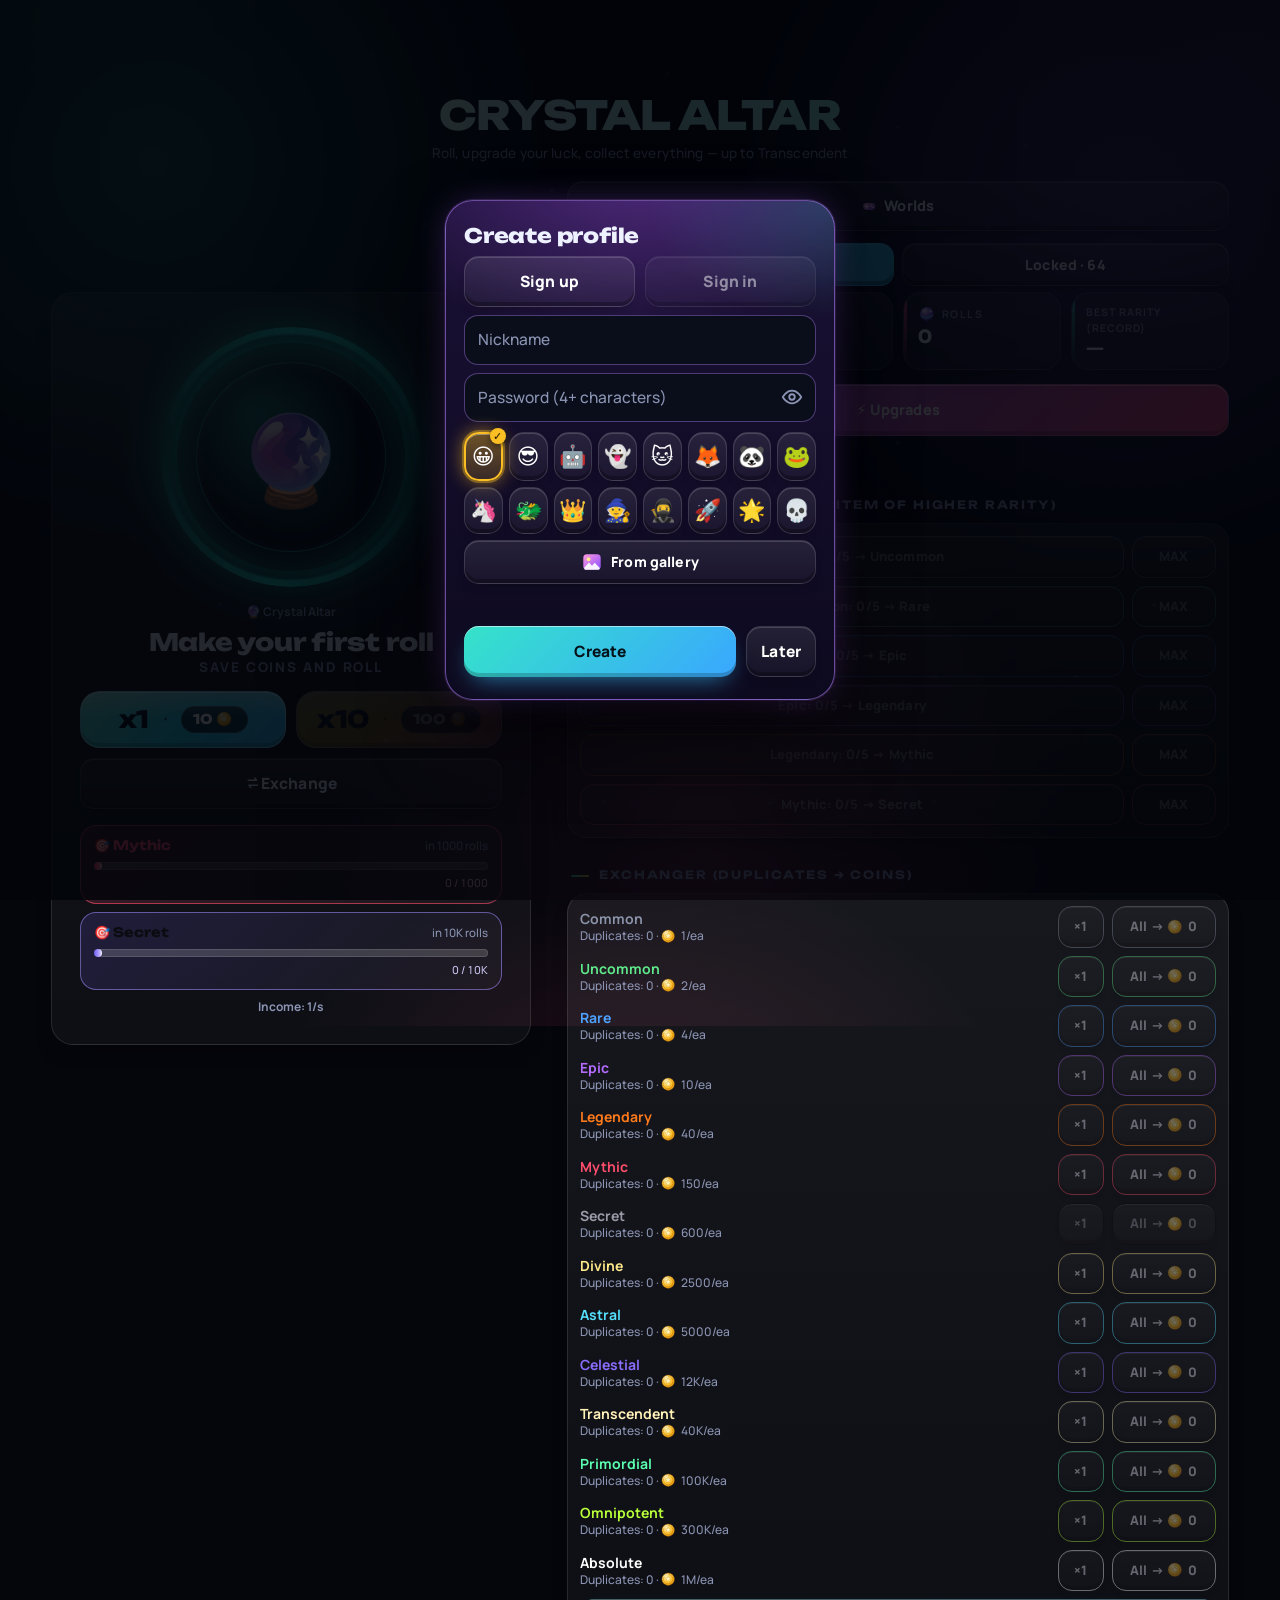
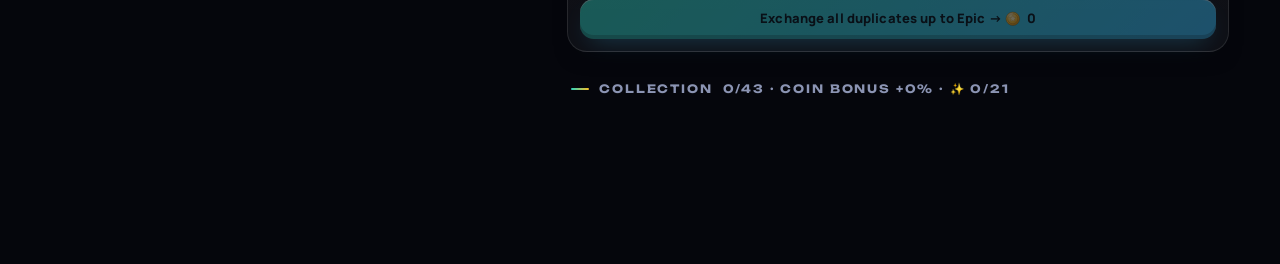
==== commit 4c2f35a0: "Add files via upload" ====
--- a/index.html
+++ b/index.html
@@ -1,4 +1,6 @@
-<!DOCTYPE html> <html lang="ru" data-theme="dark" class="ldw"> <head> <meta charset="utf-8"><meta name="color-scheme" content="dark"><meta name="supported-color-schemes" content="dark"><style>:root{color-scheme:dark}</style><style id="ldcss">
+<!DOCTYPE html> <html lang="ru" data-theme="dark" class="ldw"> <head> <meta charset="utf-8"><meta name="color-scheme" content="dark"><meta name="supported-color-schemes" content="dark"><style>
+:root{color-scheme:dark}
+</style><style id="ldcss">
 html{background:#05060c}
 #ld{position:fixed;inset:0;z-index:2147483647;display:flex;flex-direction:column;align-items:center;justify-content:center;overflow:hidden;padding:env(safe-area-inset-top,0px) env(safe-area-inset-right,0px) env(safe-area-inset-bottom,0px) env(safe-area-inset-left,0px);background:radial-gradient(90% 62% at 50% 34%,#2b1b70 0%,#150e3b 38%,#080819 72%,#04040b 100%);color:#eef2ff;font-family:Manrope,system-ui,-apple-system,"Segoe UI",Roboto,sans-serif;touch-action:none;overscroll-behavior:none;-webkit-user-select:none;user-select:none;transition:opacity .5s ease,transform .5s ease}
 #ld.out{opacity:0;transform:scale(1.04);pointer-events:none}
@@ -27,10 +29,7 @@
 html.ldw body>*:not(#ld){visibility:hidden!important}
 #ld{background-color:#05060c;contain:paint}
 </style> <meta name="viewport" content="width=device-width, initial-scale=1, viewport-fit=cover"> <link rel="preconnect" href="https://fonts.googleapis.com"><link rel="preconnect" href="https://fonts.gstatic.com" crossorigin> <link rel="preconnect" href="https://ybjnbrioosiumcnoqvbz.supabase.co" crossorigin><link rel="stylesheet" href="https://fonts.googleapis.com/css2?family=Manrope:wght@500;600;700;800&family=Unbounded:wght@600;700;800&display=swap" media="print" onload="this.media='all'"><noscript></noscript> <meta name="theme-color" content="#05060c"><title>Кристальный алтарь</title><link rel="icon" href="/favicon.ico" sizes="48x48"><link rel="icon" type="image/png" sizes="192x192" href="/favicon-192.png"><link rel="icon" type="image/png" sizes="512x512" href="/favicon-512.png"><link rel="apple-touch-icon" href="/apple-touch-icon.png"> <script>try{if(!matchMedia("(prefers-reduced-motion:reduce)").matches&&"IntersectionObserver" in window){document.documentElement.classList.add("js");window.__rvT=setTimeout(function(){document.documentElement.classList.remove("js")},7000)}}catch(e){}</script>
-<style>/* =====================================================================
-   КРИСТАЛЬНЫЙ АЛТАРЬ — новый дизайн «Obsidian Aurora»
-   Тёмный обсидиан · аврора · золото · бенто-карточки · неон-границы
-   ===================================================================== */
+<style>
 :root{
   box-sizing:border-box;
   padding-top:env(safe-area-inset-top,0px);
@@ -66,7 +65,6 @@
   }
 }
 :root[data-theme=dark]{--bg:#05060c;--bg2:#0f1424}
-
 html{scroll-padding-top:env(safe-area-inset-top,0px);height:100%}
 *{box-sizing:border-box;-webkit-tap-highlight-color:transparent}
 body{-webkit-user-select:none;user-select:none;-webkit-touch-callout:none}
@@ -77,7 +75,6 @@
   font:500 15.5px/1.5 var(--fb);background:var(--bg);
   -webkit-font-smoothing:antialiased;
 }
-/* фон: аврора + сетка */
 body::before{
   content:"";position:fixed;inset:0;z-index:-1;pointer-events:none;
   background:
@@ -105,10 +102,7 @@
     linear-gradient(rgba(15,25,60,.05) 1px,transparent 1px),
     linear-gradient(90deg,rgba(15,25,60,.05) 1px,transparent 1px)}
 }
-
 main{max-width:680px;margin:0 auto;padding:72px 14px 48px}
-
-/* ---------- заголовок ---------- */
 h1{
   font:800 clamp(26px,8.2vw,42px)/1.08 var(--fh);
   text-align:center;margin:10px 0 6px;letter-spacing:-.02em;text-transform:uppercase;
@@ -127,8 +121,6 @@
   text-align:center;color:var(--mute);margin:0 auto 18px;font-size:13.5px;
   max-width:34ch;letter-spacing:.01em;
 }
-
-/* ---------- карточки ---------- */
 .glass{
   position:relative;
   background:linear-gradient(180deg,var(--card-hi),var(--card));
@@ -137,8 +129,6 @@
           backdrop-filter:blur(14px) saturate(140%);
   box-shadow:var(--shadow),inset 0 1px 0 rgba(255,255,255,.07);
 }
-
-/* ---------- статистика (бенто) ---------- */
 .top{display:grid;grid-template-columns:repeat(2,1fr);gap:10px;margin-bottom:14px}
 .stat{padding:12px 14px;border-radius:18px;overflow:hidden}
 .stat::before{
@@ -154,8 +144,6 @@
 .stat.wide small{letter-spacing:.1em}
 .stat .mx{display:block;margin-top:2px;font-size:10px;font-weight:800;letter-spacing:.14em;line-height:1;color:var(--c4)}
 .top .stat:has(#lucklv){display:none!important}
-
-/* ---------- сцена с орбом ---------- */
 .stage{padding:22px 18px 20px;text-align:center;overflow:hidden}
 .stage::before{
   content:"";position:absolute;inset:-1px;border-radius:inherit;padding:1px;pointer-events:none;
@@ -227,10 +215,7 @@
 #flash.go{animation:fl .9s ease-out;will-change:opacity}
 #flash,#flash.go{display:none!important;animation:none!important;opacity:0!important}
 @keyframes fl{0%{opacity:.6}to{opacity:0}}
-
 .row{display:flex;gap:10px;margin-top:12px}
-
-/* ---------- кнопки ---------- */
 button{
   font:inherit;font-weight:800;border:0;border-radius:14px;padding:13px 14px;
   background:linear-gradient(135deg,var(--acc),var(--acc2));color:var(--ink);
@@ -247,8 +232,6 @@
   border:1px solid var(--line);box-shadow:none;
 }
 @media(hover:hover){button.alt:hover:not(:disabled){border-color:color-mix(in srgb,var(--acc) 55%,transparent);filter:none;background:var(--card-hi)}}
-
-/* большие кнопки ролла */
 .rbtn{
   position:relative;overflow:hidden;display:flex;align-items:center;justify-content:center;gap:8px;
   padding:14px 10px!important;border-radius:20px!important;color:var(--ink);
@@ -266,8 +249,6 @@
 .rbtn .rd{font-style:normal;opacity:.5;font-weight:800}
 .rbtn .rc{padding:5px 12px;border-radius:999px;background:rgba(4,18,26,.78);color:#fff;font:800 13.5px/1.2 var(--fh);white-space:nowrap;box-shadow:inset 0 0 0 1px rgba(255,255,255,.14)}
 .rbtn:disabled::after{display:none}
-
-/* ---------- апгрейды ---------- */
 #upgBtn{
   width:100%;margin:0 0 10px;padding:14px 16px;font-size:14.5px;border-radius:16px;
   background:linear-gradient(135deg,rgba(139,92,246,.95),rgba(255,77,141,.95));color:#fff;
@@ -282,30 +263,23 @@
 #luck{background:linear-gradient(135deg,#34d399,#2dd4bf);color:#03221a;box-shadow:0 10px 24px -10px rgba(45,212,191,.8),inset 0 1px rgba(255,255,255,.5)}
 #inc{background:linear-gradient(135deg,#fbbf24,#fb923c);color:#2b1400;box-shadow:0 10px 24px -10px rgba(251,146,60,.8),inset 0 1px rgba(255,255,255,.6)}
 #luck:disabled,#inc:disabled{filter:grayscale(.55);opacity:.45}
-.abuff{display:block;margin-top:4px;font-size:12px;font-weight:800;color:inherit;opacity:.8}
-
-/* ---------- гарант (pity) ---------- */
 #pity{display:grid;gap:8px;margin-top:16px;text-align:left}
 .pt2{padding:11px 13px;border-radius:16px;background:linear-gradient(135deg,color-mix(in srgb,var(--pc) 16%,transparent),rgba(255,255,255,.02));border:1px solid color-mix(in srgb,var(--pc) 42%,transparent)}
 .pt2 .ph{display:flex;justify-content:space-between;align-items:baseline;gap:8px;font-size:11.5px;color:var(--mute)}
 .pt2 .ph b{font:700 13px var(--fh);color:var(--pc)}
 .pt2 .pbar{height:8px;border-radius:6px;background:rgba(255,255,255,.07);margin-top:8px;overflow:hidden}
-.pt2 .pbar i{display:block;height:100%;border-radius:6px;background:linear-gradient(90deg,color-mix(in srgb,var(--pc) 45%,#000),var(--pc));box-shadow:0 0 14px var(--pc);transition:width .5s cubic-bezier(.2,.8,.2,1)}
+.pt2 .pbar i{display:block;height:100%;border-radius:6px;background:linear-gradient(90deg,color-mix(in srgb,var(--pc) 45%,#000),var(--pc));box-shadow:none;transition:width .5s cubic-bezier(.2,.8,.2,1)}
 .pt2 .pn2{margin-top:5px;font-size:11px;text-align:right;color:var(--mute);font-variant-numeric:tabular-nums}
-.pt2.hot{box-shadow:0 0 22px color-mix(in srgb,var(--pc) 50%,transparent);animation:ptp 1.4s ease-in-out infinite}
+.pt2.hot{box-shadow:none;animation:ptp 1.4s ease-in-out infinite}
 .pt2.hot .ph{color:var(--text)}
 @keyframes ptp{50%{filter:brightness(1.25)}}
 .pinc{text-align:center;color:var(--mute);font-size:12px;font-weight:700}
-
-/* ---------- заголовки секций ---------- */
 h2{
   display:flex;align-items:center;gap:10px;
   font:700 11.5px/1.3 var(--fh);text-transform:uppercase;letter-spacing:.16em;
   color:var(--mute);margin:30px 4px 10px;
 }
 h2::before{content:"";flex:none;width:18px;height:2px;border-radius:2px;background:linear-gradient(90deg,var(--acc),var(--gold))}
-
-/* ---------- шансы ---------- */
 .odds{padding:6px 16px}
 .od{display:grid;grid-template-columns:92px 1fr 98px;gap:10px;align-items:center;padding:9px 0;border-bottom:1px solid var(--line);font-size:13.5px}
 .od:last-child{border:0}
@@ -313,8 +287,6 @@
 .od .bar i{display:block;height:100%;border-radius:4px;box-shadow:0 0 10px currentColor}
 .od span:last-child{text-align:right;font-variant-numeric:tabular-nums;font-weight:700;white-space:nowrap;font-size:13px}
 #maxd{color:var(--mute);font-size:12.5px;margin:8px 4px 0}
-
-/* ---------- слияние / обменник ---------- */
 #fuse,#xch{display:grid;grid-template-columns:1fr;gap:8px;padding:12px;border-radius:20px}
 .fz{display:flex;gap:8px}
 .fz button:first-child{flex:1;min-width:0}
@@ -326,8 +298,6 @@
 #xch .xmx{flex:none;min-width:104px;font-weight:800}
 #xch .x1{flex:none;min-width:46px}
 #xch .xall{width:100%;font-weight:800}
-
-/* ---------- коллекция ---------- */
 .grid{display:grid;grid-template-columns:repeat(auto-fill,minmax(128px,1fr));gap:9px}
 #col{content-visibility:auto;contain-intrinsic-size:auto 640px}
 .it{
@@ -336,10 +306,7 @@
 }
 .it .e{font-size:30px;margin-bottom:4px;filter:drop-shadow(0 4px 8px rgba(0,0,0,.4))}
 .it.off{opacity:.5}
-.it.off .e{filter:grayscale(1) opacity(.6)}
 @media(hover:hover){.it:not(.off):hover{transform:translateY(-3px)}}
-
-/* ---------- поля ввода ---------- */
 input,select{
   font:inherit;font-weight:600;flex:1;min-width:0;padding:12px 13px;border-radius:14px;
   border:1px solid var(--line);background:var(--inp);color:var(--text);
@@ -347,8 +314,6 @@
 }
 input::placeholder{color:var(--mute);font-weight:500}
 input:focus{outline:none;border-color:var(--acc);box-shadow:0 0 0 3px color-mix(in srgb,var(--acc) 25%,transparent)}
-
-/* ---------- верхние кнопки и профиль ---------- */
 #menuBtn,#shopBtn,#topBtn,#clanBtn{
   position:absolute;top:calc(env(safe-area-inset-top,0px) + 12px);z-index:50;flex:none;
   width:46px;height:46px;padding:0;display:flex;align-items:center;justify-content:center;
@@ -369,7 +334,6 @@
 #menuBtn.open .l1{transform:rotate(45deg) translateY(5px)}
 #menuBtn.open .l2{opacity:0;transform:scaleX(.2)}
 #menuBtn.open .l3{transform:rotate(-45deg) translateY(-5px)}
-
 #prof{position:absolute;top:calc(env(safe-area-inset-top,0px) + 12px);right:66px;left:auto;z-index:50;max-width:calc(100% - 238px);margin:0;padding:0}
 #prof .chip{
   display:flex;align-items:center;gap:8px;height:46px;max-width:100%;padding:0 14px 0 6px;border-radius:16px;flex:none;font-size:14px;
@@ -388,8 +352,6 @@
 .pn{display:block;font-size:18px;line-height:1.2;overflow:hidden;text-overflow:ellipsis;white-space:nowrap}
 .pt{display:flex;flex-wrap:wrap;gap:6px;margin-top:5px}
 .pt:empty{display:none}
-
-/* аватарки */
 .av{font-size:30px;line-height:1;flex:none}
 .avimg{width:1.25em;height:1.25em;border-radius:50%;object-fit:cover;vertical-align:-.3em;display:inline-block}
 .av .avimg{width:42px;height:42px;object-fit:cover;display:block;box-shadow:0 0 0 2px rgba(255,255,255,.18)}
@@ -400,13 +362,9 @@
 .avb{padding:6px 0;font-size:22px;flex:none;transition:box-shadow .15s,background .15s,transform .15s}
 .avb:active{transform:scale(.92)}
 .avb.sel{outline:none;border-color:var(--gold)!important;background:rgba(251,191,36,.16)!important;box-shadow:0 0 0 2px var(--gold),0 0 16px rgba(251,191,36,.45)!important}
-
-/* иконки */
 .ico{width:1em;height:1em;flex:none;vertical-align:-.15em;display:inline-block}
 .hd .ico{width:20px;height:20px;vertical-align:-4px;margin-right:8px}
 .hd{font:800 16px var(--fh);letter-spacing:-.01em}
-
-/* ---------- меню ---------- */
 #menu{
   position:absolute;top:calc(env(safe-area-inset-top,0px) + 66px);right:12px;z-index:50;
   min-width:250px;max-width:calc(100% - 24px);padding:8px;
@@ -423,13 +381,10 @@
 #menu button:active:not(:disabled){transform:scale(.98)}
 #menu #reset{border-color:var(--c5)}
 #menu #lang{gap:0}
-#lang,#lang2{display:none!important}
 #setb{display:none!important}
 #sh_t,#shtabs [data-st="t"]{display:none!important}
 #menu #sfxb,#menu #musicb{display:none!important}
 #stF{display:none!important}
-
-/* ---------- панели (модалки) ---------- */
 #pwrap{
   position:fixed;inset:0;z-index:60;display:flex;align-items:center;justify-content:center;padding:16px;
   background:rgba(2,4,10,.66);-webkit-backdrop-filter:blur(8px);backdrop-filter:blur(8px);
@@ -454,8 +409,6 @@
 .pclose svg path{fill:none;stroke:currentColor;stroke-width:2.6;stroke-linecap:round}
 @media(hover:hover){.pclose:hover:not(:disabled){transform:rotate(90deg);background:rgba(255,77,109,.3)!important;border-color:rgba(255,120,140,.6)!important}}
 .pclose:active:not(:disabled){transform:rotate(90deg) scale(.92)}
-
-/* ---------- списки внутри панелей ---------- */
 .ti{
   display:flex;align-items:center;gap:10px;padding:11px 12px;margin-top:8px;border-radius:16px;
   transition:box-shadow .2s ease,transform .12s ease,border-color .2s;
@@ -478,20 +431,7 @@
 .ti.pl{padding:9px 12px;cursor:pointer}
 .ti.pl:active{transform:scale(.98)}
 #t_list{max-height:210px;overflow:auto;overscroll-behavior:contain;margin-top:2px}
-
-/* титулы-бейджи */
-.ttl{
-  display:inline-flex;align-items:center;gap:5px;white-space:nowrap;max-width:100%;
-  padding:3px 10px 3px 8px;border-radius:20px;font:800 11.5px/1.3 var(--fh);letter-spacing:0;
-  box-shadow:0 0 0 1px rgba(255,255,255,.28) inset,0 2px 10px rgba(0,0,0,.3);
-}
-.ttl .ico{width:14px;height:14px;vertical-align:0}
-.ttl.owner{background:linear-gradient(135deg,#fff1a8,#ffb02e 55%,#ff8a1f);color:#3a2000;box-shadow:0 0 0 1px rgba(255,255,255,.45) inset,0 0 16px rgba(255,176,46,.5)}
-.ttl.player{background:linear-gradient(135deg,#a8ffcf,#2fd6a0 60%,#1ea8c8);color:#04281f;box-shadow:0 0 0 1px rgba(255,255,255,.4) inset,0 0 14px rgba(47,214,160,.4)}
-.ttl.admin{background:linear-gradient(135deg,#9be7ff,#4a9dff 60%,#7b4dff);color:#07183a;box-shadow:0 0 0 1px rgba(255,255,255,.4) inset,0 0 16px rgba(74,157,255,.5)}
 .tag{font:700 10.5px var(--fh);padding:3px 9px;border-radius:20px;background:var(--acc);color:var(--ink)}
-
-/* ---------- своё выпадающее меню ---------- */
 .csel{position:relative;flex:1;min-width:0}
 .csel-b{
   width:100%;display:flex;align-items:center;justify-content:space-between;gap:8px;text-align:left;
@@ -511,8 +451,6 @@
 .sp-list.grid{display:grid;grid-template-columns:repeat(5,1fr)}
 .sp-o{padding:11px 12px;font-size:14px;text-align:left;box-shadow:none;flex:none}
 .sp-list.grid .sp-o{text-align:center;padding:11px 0}
-
-/* ---------- ивенты / админка ---------- */
 .evr{display:flex;align-items:center;gap:10px}
 .evr+.evr{margin-top:10px;padding-top:10px;border-top:1px solid var(--line)}
 #a_evlive .gr:first-child{margin-top:8px}
@@ -528,8 +466,6 @@
 .chips button{flex:none;padding:5px 13px;font-size:12px;border-radius:999px;box-shadow:none}
 .gr{display:flex;align-items:center;justify-content:space-between;gap:8px;margin-top:6px;padding:7px 11px;border-radius:14px;background:rgba(255,255,255,.05)}
 .gr button{flex:none;padding:6px 11px;font-size:12px}
-
-/* ---------- трейды ---------- */
 .stp{display:flex;align-items:center;gap:6px;flex:none}
 .stp button{padding:2px 11px;font-size:18px;min-width:36px;flex:none}
 .stp b{min-width:20px;text-align:center}
@@ -541,8 +477,6 @@
 #tr_rf{display:flex;gap:6px;overflow-x:auto;margin-top:10px;padding-bottom:4px}
 #tr_rf button{flex:none;padding:5px 11px;font-size:12px}
 #trtabs button{padding:10px 6px;min-width:0}
-
-/* ---------- мини-игры ---------- */
 .gmg{display:grid;grid-template-columns:repeat(5,1fr);gap:6px;margin:10px 0}
 .gmc{aspect-ratio:1;padding:0;font-size:22px;border-radius:14px;min-width:0}
 .gmc:disabled{opacity:1;cursor:default}
@@ -560,8 +494,6 @@
 .rrh.boom{border-color:var(--c5);box-shadow:0 0 22px var(--c5);animation:rrb .5s}
 @keyframes rrb{0%{transform:scale(.6)}50%{transform:scale(1.3)}to{transform:scale(1)}}
 .rrm{position:absolute;inset:0;display:grid;place-items:center;font:800 26px var(--fh);color:#fff;pointer-events:none}
-
-/* ---------- тосты и подтверждения ---------- */
 #toasts{position:fixed;left:0;right:0;bottom:calc(env(safe-area-inset-bottom,0px) + 18px);z-index:1200;display:flex;flex-direction:column;align-items:center;gap:8px;pointer-events:none;padding:0 14px}
 .toast{
   pointer-events:auto;display:flex;align-items:center;gap:10px;max-width:420px;width:fit-content;padding:12px 16px;border-radius:16px;
@@ -575,7 +507,6 @@
 .toast.err{border-color:var(--c5);box-shadow:0 18px 44px -10px rgba(0,0,0,.8),0 0 20px -6px var(--c5)}
 .toast.out{opacity:0;transform:translateY(8px);transition:opacity .25s ease,transform .25s ease}
 @keyframes tIn{0%{opacity:0;transform:translateY(14px) scale(.95)}to{opacity:1;transform:none}}
-
 #reg{position:fixed;inset:0;background:rgba(2,4,10,.78);-webkit-backdrop-filter:blur(8px);backdrop-filter:blur(8px);display:none;align-items:center;justify-content:center;padding:16px;z-index:9}
 #reg .box{width:100%;max-width:390px;padding:22px;background:var(--bg2);border:1px solid var(--line);border-radius:26px;box-shadow:0 30px 80px -10px rgba(0,0,0,.85)}
 .confirm-modal{position:fixed;inset:0;display:none;align-items:center;justify-content:center;padding:18px;background:rgba(2,4,10,.7);-webkit-backdrop-filter:blur(8px);backdrop-filter:blur(8px);z-index:1000}
@@ -588,11 +519,7 @@
 .confirm-modal .modal-text{color:var(--mute);font-size:14px;margin-bottom:18px}
 .confirm-modal .modal-actions{display:flex;gap:10px}
 .confirm-modal .modal-actions button{flex:1}
-
-/* ---------- звёздные канвасы ---------- */
 #stB,#stF{position:fixed;inset:0;width:100%;height:100%;z-index:-1;pointer-events:none}
-
-/* ---------- ПК-версия ---------- */
 @media(min-width:960px){
   main{max-width:1600px;width:100%;padding:84px clamp(24px,4vw,80px) 60px;display:grid;grid-template-columns:minmax(380px,480px) minmax(0,1fr);column-gap:36px;row-gap:0;align-items:start}
   main>*{grid-column:2}
@@ -626,27 +553,19 @@
   #gmp.pbox,#clanp.pbox,#shp.pbox{max-width:680px}
 }
 @media(min-width:1500px){main{grid-template-columns:minmax(420px,520px) minmax(0,1fr)}}
-
-/* ---------- доступность ---------- */
 @media(prefers-reduced-motion:reduce){
   h1{animation:none}
   #menu,#pwrap,.pbox{transition:none}
   .rrc.sp,.rrh.boom{animation:none}
   .rbtn::after{animation:none;display:none}
 }
-
-/* ---------- доводки ---------- */
 #mn_cash,#rr_cash,#rr_pull{color:#fff;box-shadow:0 10px 24px -10px rgba(0,0,0,.6),inset 0 1px rgba(255,255,255,.35)}
 .pbox{border:1px solid var(--line)}
 .pbox::before{display:none}
 h1{font-size:clamp(24px,7.4vw,40px);text-wrap:balance}
 #prof .chip{color:var(--text);box-shadow:0 8px 24px -10px rgba(0,0,0,.7),inset 0 1px 0 rgba(255,255,255,.08)}
-
-/* окно входа/регистрации: верхние кнопки не показываются и не перекрывают его */
 #reg{z-index:200}
 body:has(#reg[style*="flex"]) :is(#topBtn,#shopBtn,#clanBtn,#menuBtn,#menu,#prof){display:none!important}
-
-/* ===== ПРОИЗВОДИТЕЛЬНОСТЬ: без тяжёлых эффектов ===== */
 .glass,.pbox,.stat,.toast,#menu,#prof .chip,#menuBtn,#shopBtn,#topBtn,#clanBtn,#pwrap,#reg,.confirm-modal{
   -webkit-backdrop-filter:none!important;backdrop-filter:none!important}
 .glass{box-shadow:inset 0 1px 0 rgba(255,255,255,.06)}
@@ -667,8 +586,6 @@
 .it,.ti{transition:none}
 .stage::before{display:none}
 .stage{border-color:rgba(45,212,191,.35)}
-
-/* ===== анти-лаги ===== */
 html{-webkit-text-size-adjust:100%}
 body{overscroll-behavior-y:none}
 .pbox,#menu,#pwrap,#reg,.confirm-modal{contain:layout style}
@@ -683,8 +600,6 @@
   .orb::before{display:none}
   .glow{box-shadow:0 0 28px var(--rc,#2dd4bf)!important}
 }
-#stB,#stF{display:none!important}
-
 #vp{position:fixed;inset:0;display:none;align-items:center;justify-content:center;padding:18px;background:rgba(2,4,10,.82);z-index:1100}
 #vp.open{display:flex}
 #vp .vb{width:100%;max-width:380px;max-height:86vh;overflow:auto;padding:22px;background:var(--bg2);border:1px solid var(--line);border-radius:26px;box-shadow:0 30px 80px -10px rgba(0,0,0,.85);text-align:center}
@@ -698,7 +613,6 @@
 #vp .vs b{font:800 15px var(--fh);word-break:break-word}
 #vp .vn{color:var(--mute);font-size:12px;margin-top:12px}
 #vp button{margin-top:16px;width:100%}
-
 #vp .vsr{width:100%;margin:0 0 10px;padding:12px 14px;border-radius:14px}
 #vp .vl{display:flex;flex-direction:column;gap:6px;max-height:52vh;overflow:auto;text-align:left}
 #vp .vi{display:flex;align-items:center;gap:10px;padding:10px 12px;border-radius:14px;margin:0;flex:none;justify-content:flex-start;font-weight:700}
@@ -708,12 +622,13 @@
 #vp .vs b.na{color:var(--mute);font-weight:700}
 #topme{overflow-wrap:anywhere}
 .ti.eq{box-shadow:inset 0 0 0 2px var(--c4),inset 0 0 14px rgba(255,184,46,.18)}
- #rbBox{margin-top:14px;padding-top:12px;border-top:1px solid var(--line)}
+#rbBox{margin-top:14px;padding-top:12px;border-top:1px solid var(--line)}
 #rbBox .rb-t{font:800 15px var(--fh);display:flex;align-items:center;gap:6px;justify-content:space-between}
 #rbBox .rb-s{color:var(--mute);font-size:12px;margin:2px 0 8px}
 #rbBox .rb-h{font:800 12.5px var(--fh);color:var(--mute);margin:10px 0 4px;text-transform:uppercase;letter-spacing:.04em}
 #rbBox .rb-r{display:flex;justify-content:space-between;gap:8px;font-size:13.5px;padding:5px 0}
-#rbBox .rb-r.ok b{color:#34d399}#rbBox .rb-r.no b{color:var(--mute)}
+#rbBox .rb-r.ok b{color:#34d399}
+#rbBox .rb-r.no b{color:var(--mute)}
 #rbBox .rb-r span:first-child{flex:1;min-width:0}
 #rbBox .rb-g{display:grid;gap:4px;font-size:13.5px}
 #rbBox .rb-g div{padding:6px 10px;border-radius:12px;background:rgba(255,255,255,.05)}
@@ -724,16 +639,13 @@
 .ei{width:1.2em;height:1.2em;vertical-align:-.22em;margin-right:3px}
 </style>
 <style id="pro">
-/* ===== PRO-слой: стекло, неон, живая аврора ===== */
 ::selection{background:rgba(45,212,191,.35);color:#fff}
 html{scrollbar-width:thin;scrollbar-color:rgba(255,255,255,.18) transparent}
 ::-webkit-scrollbar{width:8px;height:8px}
 ::-webkit-scrollbar-thumb{background:rgba(255,255,255,.16);border-radius:99px}
 ::-webkit-scrollbar-thumb:hover{background:rgba(45,212,191,.5)}
 body::before{inset:-14%}
-@keyframes proAur{0%{transform:translate3d(0,0,0) scale(1)}50%{transform:translate3d(2.5%,-2%,0) scale(1.07) rotate(.8deg)}100%{transform:translate3d(-2.5%,2%,0) scale(1.12) rotate(-.8deg)}}
 h1{background-size:220% 100%}
-@keyframes proTtl{from{background-position:0 0}to{background-position:100% 0}}
 .glass,.pbox,#menu{
   -webkit-backdrop-filter:blur(18px) saturate(150%);backdrop-filter:blur(18px) saturate(150%);
   border:1px solid var(--line);
@@ -750,14 +662,12 @@
 input:focus,select:focus{outline:none;border-color:var(--acc);box-shadow:0 0 0 3px color-mix(in srgb,var(--acc) 26%,transparent)}
 #s_del,#menu #reset{background:linear-gradient(180deg,#ff6b86,#e11d48)!important;color:#fff!important;border-color:transparent}
 .orb .glow{filter:saturate(1.25)}
-/* политика конфиденциальности */
 #privp .pv-h{font:800 13px/1.2 var(--fh);color:var(--acc);margin:20px 0 6px;letter-spacing:.08em;text-transform:uppercase}
 #privp .pv p{margin:0 0 4px;font-size:13.5px;line-height:1.55;color:var(--text);opacity:.92}
 #privp .pv ul{margin:2px 0 4px;padding-left:20px;font-size:13.5px;line-height:1.55;color:var(--text);opacity:.92}
 #privp .pv small{display:block;color:var(--mute);margin-top:16px;font-size:12px}
 @media(prefers-reduced-motion:reduce){body::before,h1{animation:none}}
 </style><style id="eyes">
-/* ===== Коллекция: карточки-«глаза» ===== */
 #col{gap:20px 12px;padding:18px 8px 4px}
 .it.ey{min-width:0;position:relative;display:flex;flex-direction:column;align-items:center;justify-content:flex-end;min-height:140px;padding:22px 6px 9px;
  border:4px solid transparent;border-radius:20px;color:#fff;
@@ -769,7 +679,6 @@
 .it.ey .eye{width:86%;max-width:100px;flex:none;height:auto;margin-bottom:5px;filter:drop-shadow(0 3px 6px rgba(0,0,0,.6))}
 .it.ey .pc{position:absolute;left:8px;top:4px;font:800 13px/1 var(--fh);color:#ffb81f;letter-spacing:-.01em;text-shadow:-1.5px 0 #000,1.5px 0 #000,0 -1.5px #000,0 1.5px #000,1px 1px #000,-1px -1px #000}
 .it.ey .cn{position:absolute;right:8px;top:4px;font:800 12.5px/1 var(--fh);color:#fff;text-shadow:-1.5px 0 #000,1.5px 0 #000,0 -1.5px #000,0 1.5px #000,1px 1px #000,-1px -1px #000}
-.it.ey .eb{position:absolute;right:9px;top:5px;font-size:16px;line-height:1;filter:drop-shadow(0 2px 3px #000)}
 .it.ey .en{font:800 13px/1.15 var(--fh);color:#fff;text-align:center;text-shadow:-1.5px 0 #000,1.5px 0 #000,0 -1.5px #000,0 1.5px #000,0 2px 0 #000}
 .it.ey .er{margin-top:3px;font-size:9px;font-weight:800;letter-spacing:.01em;white-space:nowrap;text-transform:uppercase;text-align:center;overflow-wrap:anywhere;text-shadow:0 1px 3px #000}
 .it.ey.off{opacity:.6;--gc:transparent}
@@ -780,7 +689,7 @@
 .it.t3{--fr:linear-gradient(160deg,#9b6bff,#4a1fd6);--tn:#1e1250;--gc:rgba(130,80,255,.45)}
 .it.t4{--fr:linear-gradient(135deg,#ff9a2e,#ff6a10 55%,#ff3d1a);--tn:#3a1a08;--gc:rgba(255,106,16,.55)}
 .it.t5{--fr:linear-gradient(150deg,#ffb3c0,#ff2d55 48%,#8f0c34);--tn:#44091a;--gc:rgba(255,45,85,.65);background:radial-gradient(circle 1.6px at 22% 80%,#ffb45a,transparent) padding-box,radial-gradient(circle 1.2px at 74% 70%,#ff8a3a,transparent) padding-box,radial-gradient(circle 1.4px at 50% 88%,#ffd27a,transparent) padding-box,repeating-linear-gradient(60deg,rgba(255,80,60,.07) 0 5px,transparent 5px 13px) padding-box,linear-gradient(rgba(255,255,255,.04) 1px,transparent 1px) 0 0/100% 4px padding-box,radial-gradient(120% 90% at 50% 38%,var(--tn),#0a0307 74%) padding-box,var(--fr) border-box}
-.it.t6{--fr:linear-gradient(160deg,#a6a6b0,#2b2b33 60%,#74747f);--tn:#1d0b10;--gc:rgba(255,40,60,.4)}
+.it.t6{--fr:linear-gradient(160deg,#a6a6b0,#2b2b33 60%,#74747f);--tn:#1d0b10;--gc:transparent}
 .it.t7{--fr:linear-gradient(135deg,#fff7c2,#ffd24a 30%,#c98a0a 62%,#ffe58a);--tn:#3a2a08;--gc:rgba(255,205,70,.75);background:repeating-conic-gradient(from 0deg at 50% 44%,rgba(255,225,130,.13) 0 6deg,transparent 6deg 15deg) padding-box,radial-gradient(circle at 50% 44%,rgba(255,232,150,.32),transparent 56%) padding-box,linear-gradient(rgba(255,255,255,.04) 1px,transparent 1px) 0 0/100% 4px padding-box,radial-gradient(120% 90% at 50% 38%,var(--tn),#0a0703 76%) padding-box,var(--fr) border-box}
 .it.t8{--fr:linear-gradient(150deg,#c9f6ff,#2fb8ff 45%,#3d6bff);--tn:#06283e;--gc:rgba(60,200,255,.7);background:repeating-linear-gradient(115deg,rgba(120,220,255,.08) 0 6px,transparent 6px 15px) padding-box,linear-gradient(rgba(255,255,255,.045) 1px,transparent 1px) 0 0/100% 4px padding-box,radial-gradient(120% 90% at 50% 38%,var(--tn),#04070d 74%) padding-box,var(--fr) border-box}
 .it.t9{--fr:linear-gradient(150deg,#ffa6f4,#9a4dff 50%,#4d5bff);--tn:#2d0b4d;--gc:rgba(190,90,255,.75);background:radial-gradient(circle 1.6px at 18% 26%,#fff,transparent) padding-box,radial-gradient(circle 1.2px at 80% 20%,#cfe9ff,transparent) padding-box,radial-gradient(circle 1.5px at 66% 68%,#fff,transparent) padding-box,radial-gradient(circle 1.2px at 28% 78%,#ffd6fb,transparent) padding-box,radial-gradient(circle 1px at 88% 56%,#fff,transparent) padding-box,linear-gradient(rgba(255,255,255,.04) 1px,transparent 1px) 0 0/100% 4px padding-box,radial-gradient(120% 90% at 50% 38%,var(--tn),#08030f 74%) padding-box,var(--fr) border-box}
@@ -804,7 +713,6 @@
 @keyframes eyGl{0%,100%{box-shadow:0 0 14px -4px var(--gc),inset 0 0 24px rgba(0,0,0,.65)}50%{box-shadow:0 0 30px 0 var(--gc),inset 0 0 24px rgba(0,0,0,.65)}}
 .it.t8:not(.off),.it.t9:not(.off),.it.t10:not(.off),.it.t11:not(.off),.it.t12:not(.off),.it.t13:not(.off){animation:eyGl 3.2s ease-in-out infinite}
 @media(prefers-reduced-motion:reduce){.it.ey{animation:none!important}}
-/* ===== новые редкости в коллекции: Primordial / Omnipotent / Absolute ===== */
 .it.t11{--fr:linear-gradient(150deg,#eafff4,#5cffb0 32%,#0e8f58 62%,#9dffd0);--tn:#06301f;--gc:rgba(92,255,176,.8);background:radial-gradient(circle 1.6px at 20% 30%,#eafff4,transparent) padding-box,radial-gradient(circle 1.3px at 78% 24%,#b8ffe0,transparent) padding-box,radial-gradient(circle 1.5px at 66% 76%,#eafff4,transparent) padding-box,radial-gradient(circle 1.2px at 26% 80%,#9dffd0,transparent) padding-box,repeating-linear-gradient(135deg,rgba(92,255,176,.07) 0 6px,transparent 6px 14px) padding-box,linear-gradient(rgba(255,255,255,.04) 1px,transparent 1px) 0 0/100% 4px padding-box,radial-gradient(120% 90% at 50% 38%,var(--tn),#020f09 74%) padding-box,var(--fr) border-box}
 .it.t12{--fr:linear-gradient(135deg,#f6ffd0,#b8ff3a 28%,#4f8f00 58%,#e6ff8a);--tn:#1c2e02;--gc:rgba(184,255,58,.85);background:repeating-conic-gradient(from 0deg at 50% 44%,rgba(210,255,110,.12) 0 5deg,transparent 5deg 14deg) padding-box,radial-gradient(circle at 50% 44%,rgba(220,255,130,.3),transparent 58%) padding-box,linear-gradient(rgba(255,255,255,.04) 1px,transparent 1px) 0 0/100% 4px padding-box,radial-gradient(120% 90% at 50% 38%,var(--tn),#070d01 76%) padding-box,var(--fr) border-box}
 .it.t13{--fr:linear-gradient(90deg,#fff,#ff7ad9,#7ab8ff,#7affc8,#fff,#ffe27a,#c87aff,#fff);--tn:#1a1a2e;--gc:rgba(255,255,255,.9);background:radial-gradient(circle 1.6px at 18% 26%,#fff,transparent) padding-box,radial-gradient(circle 1.3px at 82% 22%,#ffd6fb,transparent) padding-box,radial-gradient(circle 1.5px at 64% 74%,#cfe9ff,transparent) padding-box,radial-gradient(circle 1.2px at 30% 82%,#fff,transparent) padding-box,radial-gradient(circle at 50% 44%,rgba(255,255,255,.2),transparent 58%) padding-box,linear-gradient(rgba(255,255,255,.04) 1px,transparent 1px) 0 0/100% 4px padding-box,radial-gradient(120% 90% at 50% 38%,var(--tn),#05050c 76%) padding-box,var(--fr) border-box;background-size:auto,auto,auto,auto,auto,100% 4px,auto,300% 100%}
@@ -815,21 +723,19 @@
 @keyframes absFlow2{to{background-position:300% 0}}
 .it.t11::before,.it.t12::before,.it.t13::before{left:-12px}
 .it.t11::after,.it.t12::after,.it.t13::after{right:-12px}
-/* t11: «листья» — плавные лепестки */
 .it.t11::before{clip-path:polygon(100% 0,55% 10%,18% 30%,0 50%,18% 70%,55% 90%,100% 100%)}
 .it.t11::after{clip-path:polygon(0 0,45% 10%,82% 30%,100% 50%,82% 70%,45% 90%,0 100%)}
-/* t12: «шипы» — острые лучи */
 .it.t12::before{clip-path:polygon(100% 0,30% 12%,100% 22%,0 36%,100% 46%,10% 58%,100% 68%,30% 80%,100% 100%)}
 .it.t12::after{clip-path:polygon(0 0,70% 12%,0 22%,100% 36%,0 46%,90% 58%,0 68%,70% 80%,0 100%)}
-/* t13: «перья» — длинные крылья с радужным переливом */
 .it.t13::before{top:6%;height:88%;width:14px;left:-14px;clip-path:polygon(100% 0,0 12%,60% 24%,0 38%,60% 50%,0 64%,60% 76%,0 88%,100% 100%)}
 .it.t13::after{top:6%;height:88%;width:14px;right:-14px;clip-path:polygon(0 0,100% 12%,40% 24%,100% 38%,40% 50%,100% 64%,40% 76%,100% 88%,0 100%)}
 .it.t11:not(.off) .e{filter:drop-shadow(0 0 10px rgba(92,255,176,.85)) drop-shadow(0 4px 8px rgba(0,0,0,.55))}
 .it.t12:not(.off) .e{filter:drop-shadow(0 0 10px rgba(184,255,58,.9)) drop-shadow(0 4px 8px rgba(0,0,0,.55))}
 .it.t13:not(.off) .e{filter:drop-shadow(0 0 12px rgba(255,255,255,.95)) drop-shadow(0 4px 8px rgba(0,0,0,.55))}
-.it.t11 .en{color:#eafff4}.it.t12 .en{color:#f6ffd0}.it.t13 .en{color:#fff}
+.it.t11 .en{color:#eafff4}
+.it.t12 .en{color:#f6ffd0}
+.it.t13 .en{color:#fff}
 .it.t11 .cr,.it.t12 .cr,.it.t13 .cr{top:-18px}
-
 </style>
 <script>(function(){
 function P(a,r){var x=60+r*Math.cos(a*Math.PI/180),y=35+r*Math.sin(a*Math.PI/180);return[x.toFixed(2),y.toFixed(2)]}
@@ -874,24 +780,72 @@
  return'<div class="it ey'+(ex?' ex':' t'+ti)+(c?'':' off')+'">'+(ti>=9?crown(ti,k):ti===7?halo():ti===8?crystal(k):'')+'<span class="pc">'+(p==null?'':p)+'</span>'+(c?'<span class="cn">×'+c+'</span>':'')+'<div class="e">'+(c?u:'❔')+'</div>'+'<div class="en">'+nm+'</div><div class="er" style="color:'+col+'">'+rn+'</div></div>'}
 })();</script>
  <style id="scrollfix">
-/* цвета при прокрутке/оверскролле всегда как в основном фоне */
 html{background-color:var(--bg);overscroll-behavior:none;min-height:100%}
 body{background:transparent;overscroll-behavior:none}
 body::before{top:-14lvh;bottom:auto;height:128lvh;transform:translateZ(0);backface-visibility:hidden}
 body::after{top:0;bottom:auto;height:100lvh}
 #stB,#stF{height:100lvh}
-
-/* ===== Секретный = чёрный, «Лучшая редкость» = цвета предметов из коллекции ===== */
-[style*="#0b0b10"],[style*="rgb(11, 11, 16)"]{text-shadow:0 0 1px #fff,0 0 7px rgba(255,255,255,.75),0 0 14px rgba(255,255,255,.35)!important}
-.od .bar i[style*="#0b0b10"]{background:linear-gradient(90deg,#2b2b33,#0b0b10)!important;box-shadow:0 0 0 1px rgba(255,255,255,.5)}
+[style*="#0b0b10"],[style*="rgb(11, 11, 16)"]{text-shadow:none!important;color:#9a9aa8!important}
+.od .bar i[style*="#0b0b10"]{background:linear-gradient(90deg,#2b2b33,#0b0b10)!important;box-shadow:none}
 .orb.rx-sec .ring{background:conic-gradient(from 0deg,#0b0b10,#a6a6b0 18%,#0b0b10 40%,#74747f 62%,#0b0b10 82%,#a6a6b0)}
-.orb.rx-sec .glow{box-shadow:0 0 54px rgba(255,40,60,.45),0 0 90px -10px rgba(255,255,255,.28),inset 0 0 44px rgba(0,0,0,.9)}
+.orb.rx-sec .glow{box-shadow:inset 0 0 44px rgba(0,0,0,.9)}
 .orb.rx-sec .inner{background:radial-gradient(circle at 32% 26%,rgba(255,255,255,.14),transparent 55%),radial-gradient(circle at 50% 55%,#1b1b24,#000 80%);border-color:rgba(200,200,215,.55)}
-.orb.rx-sec::before{background:radial-gradient(circle,rgba(255,40,60,.28),transparent 62%)}
-/* ===== отдельные рамки для каждой редкости ===== */
-.orb[data-rf="0"] .ring{background:conic-gradient(from 0deg,#8a93a8,transparent 40%,#8a93a8 60%,transparent)}.orb[data-rf="0"] .glow{box-shadow:0 0 24px rgba(138,147,168,.45),inset 0 0 24px rgba(138,147,168,.2)}.orb[data-rf="0"] .inner{background:radial-gradient(circle at 50% 55%,#2a2e3a,#05060c 80%);border-color:rgba(138,147,168,.5)}.orb[data-rf="0"] .ring{animation-duration:16s}.orb[data-rf="1"] .ring{background:conic-gradient(from 0deg,#5eea8a,transparent 25%,#5eea8a 50%,transparent 75%)}.orb[data-rf="1"] .glow{box-shadow:0 0 36px rgba(94,234,138,.55),inset 0 0 30px rgba(94,234,138,.3)}.orb[data-rf="1"] .inner{background:radial-gradient(circle at 32% 26%,rgba(94,234,138,.35),transparent 55%),radial-gradient(circle at 50% 55%,#0f3a22,#04100a 80%);border-color:rgba(94,234,138,.6)}.orb[data-rf="1"] .ring{animation-duration:10s}.orb[data-rf="2"] .ring{background:conic-gradient(from 0deg,#4da3ff,#b9dcff 18%,#4da3ff 36%,transparent 55%,#4da3ff 78%,#b9dcff)}.orb[data-rf="2"] .glow{box-shadow:0 0 46px rgba(77,163,255,.65),inset 0 0 36px rgba(77,163,255,.4)}.orb[data-rf="2"] .inner{background:radial-gradient(circle at 32% 26%,rgba(160,210,255,.45),transparent 55%),radial-gradient(circle at 50% 55%,#12356b,#040b1a 80%);border-color:rgba(130,190,255,.7)}.orb[data-rf="2"] .ring::after{border:2px solid rgba(77,163,255,.55);inset:-7px;animation:none}.orb[data-rf="3"] .ring{background:conic-gradient(from 0deg,#b46cff,#ff9cf5 20%,#6d4dff 40%,#b46cff 60%,#e0b3ff 80%,#b46cff)}.orb[data-rf="3"] .glow{box-shadow:0 0 54px rgba(180,108,255,.7),0 0 90px -10px rgba(255,156,245,.4),inset 0 0 40px rgba(180,108,255,.45)}.orb[data-rf="3"] .inner{background:radial-gradient(circle at 30% 24%,rgba(224,179,255,.5),transparent 52%),radial-gradient(circle at 50% 55%,#3a1670,#0a0418 80%);border-color:rgba(200,150,255,.7)}.orb[data-rf="3"] .ring{animation-duration:5s}.orb[data-rf="4"] .ring{background:conic-gradient(from 0deg,#ff7a1a,#ffd36a 15%,#ff4d00 35%,#ff7a1a 55%,#ffb347 75%,#ff4d00)}.orb[data-rf="4"] .glow{box-shadow:0 0 58px rgba(255,122,26,.8),0 0 100px -10px rgba(255,77,0,.5),inset 0 0 40px rgba(255,122,26,.5)}.orb[data-rf="4"] .inner{background:radial-gradient(circle at 32% 26%,rgba(255,200,120,.5),transparent 55%),radial-gradient(circle at 50% 55%,#6b2a05,#140700 82%);border-color:rgba(255,170,90,.75)}.orb[data-rf="4"] .glow{animation:breathe 1.4s ease-in-out infinite}.orb[data-rf="4"] .ring{animation-duration:4.5s}.orb[data-rf="5"] .ring{background:conic-gradient(from 0deg,#ff4d6d,#ffb3c0 12%,#8a0f2a 30%,#ff4d6d 50%,#8a0f2a 70%,#ff8099 88%,#ff4d6d)}.orb[data-rf="5"] .glow{box-shadow:0 0 60px rgba(255,77,109,.85),0 0 110px -10px rgba(255,0,60,.5),inset 0 0 44px rgba(255,77,109,.55)}.orb[data-rf="5"] .inner{background:radial-gradient(circle at 32% 26%,rgba(255,150,170,.45),transparent 55%),radial-gradient(circle at 50% 55%,#5c0a1e,#12020a 82%);border-color:rgba(255,120,145,.8)}.orb[data-rf="5"] .glow{animation:breathe 1.1s ease-in-out infinite}.orb[data-rf="5"] .ring{animation-duration:4s}.orb[data-rf="7"] .ring{background:conic-gradient(from 0deg,#ffe98a,#fff 18%,#ffd36a 40%,#fffbe0 60%,#ffe98a 80%,#fff)}.orb[data-rf="7"] .glow{box-shadow:0 0 64px rgba(255,233,138,.85),0 0 120px -10px rgba(255,255,255,.5),inset 0 0 44px rgba(255,233,138,.5)}.orb[data-rf="7"] .inner{background:radial-gradient(circle at 32% 26%,rgba(255,255,230,.6),transparent 55%),radial-gradient(circle at 50% 55%,#7a5f12,#140f02 82%);border-color:rgba(255,240,170,.85)}.orb[data-rf="7"] .ring::after{border:2px double rgba(255,233,138,.8);inset:-10px;animation:spin 30s linear infinite}.orb[data-rf="8"] .ring{background:conic-gradient(from 0deg,#56e0ff,#fff 10%,#2a7bff 28%,#56e0ff 48%,#c8f6ff 68%,#2a7bff 86%,#56e0ff)}.orb[data-rf="8"] .glow{box-shadow:0 0 64px rgba(86,224,255,.85),0 0 110px -10px rgba(42,123,255,.6),inset 0 0 44px rgba(86,224,255,.5)}.orb[data-rf="8"] .inner{background:radial-gradient(circle at 28% 22%,rgba(200,246,255,.55),transparent 50%),radial-gradient(circle at 72% 72%,rgba(42,123,255,.35),transparent 55%),radial-gradient(circle at 50% 55%,#0b2f5c,#020914 82%);border-color:rgba(130,230,255,.85)}.orb[data-rf="8"] .ring::after{border:2px dotted rgba(200,246,255,.8);inset:-11px}.orb[data-rf="11"] .ring{background:conic-gradient(from 0deg,#5cffb0,#eafff4 14%,#12a86a 32%,#5cffb0 52%,#12a86a 72%,#b8ffe0 88%,#5cffb0)}.orb[data-rf="11"] .glow{box-shadow:0 0 64px rgba(92,255,176,.85),0 0 110px -10px rgba(18,168,106,.6),inset 0 0 44px rgba(92,255,176,.5)}.orb[data-rf="11"] .inner{background:radial-gradient(circle at 32% 26%,rgba(200,255,225,.5),transparent 55%),radial-gradient(circle at 50% 55%,#0b4a30,#02120b 82%);border-color:rgba(150,255,205,.85)}.orb[data-rf="11"] .glow{animation:breathe 2.2s ease-in-out infinite}.orb[data-rf="11"] .ring::after{border:2px dashed rgba(92,255,176,.7);inset:-11px}.orb[data-rf="12"] .ring{background:conic-gradient(from 0deg,#b8ff3a,#fff 10%,#5fa800 26%,#b8ff3a 44%,#f0ffc0 62%,#5fa800 80%,#b8ff3a)}.orb[data-rf="12"] .glow{box-shadow:0 0 66px rgba(184,255,58,.9),0 0 120px -10px rgba(95,168,0,.6),inset 0 0 44px rgba(184,255,58,.5)}.orb[data-rf="12"] .inner{background:radial-gradient(circle at 32% 26%,rgba(240,255,190,.55),transparent 55%),radial-gradient(circle at 50% 55%,#3a5a05,#0a1202 82%);border-color:rgba(210,255,120,.9)}.orb[data-rf="12"] .ring{animation-duration:3.2s}.orb[data-rf="12"] .ring::after{border:2px solid rgba(184,255,58,.55);inset:-9px;animation-duration:9s}.orb[data-rf="13"] .ring{background:conic-gradient(from 0deg,#fff,#ff7ab8 14%,#7ab8ff 28%,#7affc8 42%,#fff 56%,#ffe27a 72%,#c87aff 86%,#fff)}.orb[data-rf="13"] .glow{box-shadow:0 0 70px rgba(255,255,255,.95),0 0 130px -10px rgba(180,140,255,.7),inset 0 0 48px rgba(255,255,255,.55)}.orb[data-rf="13"] .inner{background:radial-gradient(circle at 32% 26%,rgba(255,255,255,.75),transparent 55%),radial-gradient(circle at 50% 55%,#3a3a55,#06060e 82%);border-color:rgba(255,255,255,.95)}.orb[data-rf="13"] .ring{animation-duration:2.6s}.orb[data-rf="13"] .ring::after{border:2px solid rgba(255,255,255,.7);inset:-12px}.orb[data-rf="14"] .ring{background:conic-gradient(from 0deg,#ff5ce1,#fff 12%,#ff2a9d 30%,#ff5ce1 50%,#ffb3f0 70%,#ff2a9d 88%,#ff5ce1)}.orb[data-rf="14"] .glow{box-shadow:0 0 66px rgba(255,92,225,.9),0 0 120px -10px rgba(255,42,157,.6),inset 0 0 44px rgba(255,92,225,.5)}.orb[data-rf="14"] .inner{background:radial-gradient(circle at 32% 26%,rgba(255,200,245,.55),transparent 55%),radial-gradient(circle at 50% 55%,#5c0f4e,#14020f 82%);border-color:rgba(255,150,235,.9)}.orb[data-rf="14"] .ring::after{border:2px dashed rgba(255,92,225,.75);inset:-11px}
+.orb.rx-sec::before{background:none}
+.orb[data-rf="0"] .ring{background:conic-gradient(from 0deg,#8a93a8,transparent 40%,#8a93a8 60%,transparent)}
+.orb[data-rf="0"] .glow{box-shadow:0 0 24px rgba(138,147,168,.45),inset 0 0 24px rgba(138,147,168,.2)}
+.orb[data-rf="0"] .inner{background:radial-gradient(circle at 50% 55%,#2a2e3a,#05060c 80%);border-color:rgba(138,147,168,.5)}
+.orb[data-rf="0"] .ring{animation-duration:16s}
+.orb[data-rf="1"] .ring{background:conic-gradient(from 0deg,#5eea8a,transparent 25%,#5eea8a 50%,transparent 75%)}
+.orb[data-rf="1"] .glow{box-shadow:0 0 36px rgba(94,234,138,.55),inset 0 0 30px rgba(94,234,138,.3)}
+.orb[data-rf="1"] .inner{background:radial-gradient(circle at 32% 26%,rgba(94,234,138,.35),transparent 55%),radial-gradient(circle at 50% 55%,#0f3a22,#04100a 80%);border-color:rgba(94,234,138,.6)}
+.orb[data-rf="1"] .ring{animation-duration:10s}
+.orb[data-rf="2"] .ring{background:conic-gradient(from 0deg,#4da3ff,#b9dcff 18%,#4da3ff 36%,transparent 55%,#4da3ff 78%,#b9dcff)}
+.orb[data-rf="2"] .glow{box-shadow:0 0 46px rgba(77,163,255,.65),inset 0 0 36px rgba(77,163,255,.4)}
+.orb[data-rf="2"] .inner{background:radial-gradient(circle at 32% 26%,rgba(160,210,255,.45),transparent 55%),radial-gradient(circle at 50% 55%,#12356b,#040b1a 80%);border-color:rgba(130,190,255,.7)}
+.orb[data-rf="2"] .ring::after{border:2px solid rgba(77,163,255,.55);inset:-7px;animation:none}
+.orb[data-rf="3"] .ring{background:conic-gradient(from 0deg,#b46cff,#ff9cf5 20%,#6d4dff 40%,#b46cff 60%,#e0b3ff 80%,#b46cff)}
+.orb[data-rf="3"] .glow{box-shadow:0 0 54px rgba(180,108,255,.7),0 0 90px -10px rgba(255,156,245,.4),inset 0 0 40px rgba(180,108,255,.45)}
+.orb[data-rf="3"] .inner{background:radial-gradient(circle at 30% 24%,rgba(224,179,255,.5),transparent 52%),radial-gradient(circle at 50% 55%,#3a1670,#0a0418 80%);border-color:rgba(200,150,255,.7)}
+.orb[data-rf="3"] .ring{animation-duration:5s}
+.orb[data-rf="4"] .ring{background:conic-gradient(from 0deg,#ff7a1a,#ffd36a 15%,#ff4d00 35%,#ff7a1a 55%,#ffb347 75%,#ff4d00)}
+.orb[data-rf="4"] .glow{box-shadow:0 0 58px rgba(255,122,26,.8),0 0 100px -10px rgba(255,77,0,.5),inset 0 0 40px rgba(255,122,26,.5)}
+.orb[data-rf="4"] .inner{background:radial-gradient(circle at 32% 26%,rgba(255,200,120,.5),transparent 55%),radial-gradient(circle at 50% 55%,#6b2a05,#140700 82%);border-color:rgba(255,170,90,.75)}
+.orb[data-rf="4"] .glow{animation:breathe 1.4s ease-in-out infinite}
+.orb[data-rf="4"] .ring{animation-duration:4.5s}
+.orb[data-rf="5"] .ring{background:conic-gradient(from 0deg,#ff4d6d,#ffb3c0 12%,#8a0f2a 30%,#ff4d6d 50%,#8a0f2a 70%,#ff8099 88%,#ff4d6d)}
+.orb[data-rf="5"] .glow{box-shadow:0 0 60px rgba(255,77,109,.85),0 0 110px -10px rgba(255,0,60,.5),inset 0 0 44px rgba(255,77,109,.55)}
+.orb[data-rf="5"] .inner{background:radial-gradient(circle at 32% 26%,rgba(255,150,170,.45),transparent 55%),radial-gradient(circle at 50% 55%,#5c0a1e,#12020a 82%);border-color:rgba(255,120,145,.8)}
+.orb[data-rf="5"] .glow{animation:breathe 1.1s ease-in-out infinite}
+.orb[data-rf="5"] .ring{animation-duration:4s}
+.orb[data-rf="7"] .ring{background:conic-gradient(from 0deg,#ffe98a,#fff 18%,#ffd36a 40%,#fffbe0 60%,#ffe98a 80%,#fff)}
+.orb[data-rf="7"] .glow{box-shadow:0 0 64px rgba(255,233,138,.85),0 0 120px -10px rgba(255,255,255,.5),inset 0 0 44px rgba(255,233,138,.5)}
+.orb[data-rf="7"] .inner{background:radial-gradient(circle at 32% 26%,rgba(255,255,230,.6),transparent 55%),radial-gradient(circle at 50% 55%,#7a5f12,#140f02 82%);border-color:rgba(255,240,170,.85)}
+.orb[data-rf="7"] .ring::after{border:2px double rgba(255,233,138,.8);inset:-10px;animation:spin 30s linear infinite}
+.orb[data-rf="8"] .ring{background:conic-gradient(from 0deg,#56e0ff,#fff 10%,#2a7bff 28%,#56e0ff 48%,#c8f6ff 68%,#2a7bff 86%,#56e0ff)}
+.orb[data-rf="8"] .glow{box-shadow:0 0 64px rgba(86,224,255,.85),0 0 110px -10px rgba(42,123,255,.6),inset 0 0 44px rgba(86,224,255,.5)}
+.orb[data-rf="8"] .inner{background:radial-gradient(circle at 28% 22%,rgba(200,246,255,.55),transparent 50%),radial-gradient(circle at 72% 72%,rgba(42,123,255,.35),transparent 55%),radial-gradient(circle at 50% 55%,#0b2f5c,#020914 82%);border-color:rgba(130,230,255,.85)}
+.orb[data-rf="8"] .ring::after{border:2px dotted rgba(200,246,255,.8);inset:-11px}
+.orb[data-rf="11"] .ring{background:conic-gradient(from 0deg,#5cffb0,#eafff4 14%,#12a86a 32%,#5cffb0 52%,#12a86a 72%,#b8ffe0 88%,#5cffb0)}
+.orb[data-rf="11"] .glow{box-shadow:0 0 64px rgba(92,255,176,.85),0 0 110px -10px rgba(18,168,106,.6),inset 0 0 44px rgba(92,255,176,.5)}
+.orb[data-rf="11"] .inner{background:radial-gradient(circle at 32% 26%,rgba(200,255,225,.5),transparent 55%),radial-gradient(circle at 50% 55%,#0b4a30,#02120b 82%);border-color:rgba(150,255,205,.85)}
+.orb[data-rf="11"] .glow{animation:breathe 2.2s ease-in-out infinite}
+.orb[data-rf="11"] .ring::after{border:2px dashed rgba(92,255,176,.7);inset:-11px}
+.orb[data-rf="12"] .ring{background:conic-gradient(from 0deg,#b8ff3a,#fff 10%,#5fa800 26%,#b8ff3a 44%,#f0ffc0 62%,#5fa800 80%,#b8ff3a)}
+.orb[data-rf="12"] .glow{box-shadow:0 0 66px rgba(184,255,58,.9),0 0 120px -10px rgba(95,168,0,.6),inset 0 0 44px rgba(184,255,58,.5)}
+.orb[data-rf="12"] .inner{background:radial-gradient(circle at 32% 26%,rgba(240,255,190,.55),transparent 55%),radial-gradient(circle at 50% 55%,#3a5a05,#0a1202 82%);border-color:rgba(210,255,120,.9)}
+.orb[data-rf="12"] .ring{animation-duration:3.2s}
+.orb[data-rf="12"] .ring::after{border:2px solid rgba(184,255,58,.55);inset:-9px;animation-duration:9s}
+.orb[data-rf="13"] .ring{background:conic-gradient(from 0deg,#fff,#ff7ab8 14%,#7ab8ff 28%,#7affc8 42%,#fff 56%,#ffe27a 72%,#c87aff 86%,#fff)}
+.orb[data-rf="13"] .glow{box-shadow:0 0 70px rgba(255,255,255,.95),0 0 130px -10px rgba(180,140,255,.7),inset 0 0 48px rgba(255,255,255,.55)}
+.orb[data-rf="13"] .inner{background:radial-gradient(circle at 32% 26%,rgba(255,255,255,.75),transparent 55%),radial-gradient(circle at 50% 55%,#3a3a55,#06060e 82%);border-color:rgba(255,255,255,.95)}
+.orb[data-rf="13"] .ring{animation-duration:2.6s}
+.orb[data-rf="13"] .ring::after{border:2px solid rgba(255,255,255,.7);inset:-12px}
+.orb[data-rf="14"] .ring{background:conic-gradient(from 0deg,#ff5ce1,#fff 12%,#ff2a9d 30%,#ff5ce1 50%,#ffb3f0 70%,#ff2a9d 88%,#ff5ce1)}
+.orb[data-rf="14"] .glow{box-shadow:0 0 66px rgba(255,92,225,.9),0 0 120px -10px rgba(255,42,157,.6),inset 0 0 44px rgba(255,92,225,.5)}
+.orb[data-rf="14"] .inner{background:radial-gradient(circle at 32% 26%,rgba(255,200,245,.55),transparent 55%),radial-gradient(circle at 50% 55%,#5c0f4e,#14020f 82%);border-color:rgba(255,150,235,.9)}
+.orb[data-rf="14"] .ring::after{border:2px dashed rgba(255,92,225,.75);inset:-11px}
 #best.bt{display:block;width:fit-content;max-width:100%}
-#best.bt6{color:#0b0b10!important;text-shadow:0 0 1px #fff,0 0 8px rgba(255,255,255,.8),0 0 16px rgba(255,40,60,.45)!important}
+#best.bt6{color:#9a9aa8!important;text-shadow:none!important}
 #best.bt7,#best.bt8,#best.bt9,#best.bt10{-webkit-background-clip:text;background-clip:text;color:transparent!important;-webkit-text-fill-color:transparent}
 #best.bt7{background-image:linear-gradient(135deg,#fff7c2,#ffd24a 35%,#c98a0a 65%,#ffe58a)}
 #best.bt8{background-image:linear-gradient(150deg,#c9f6ff,#2fb8ff 50%,#3d6bff)}
@@ -920,20 +874,18 @@
 .ei{flex:none}
 .pt2.sec{border-color:rgba(160,140,255,.55);background:linear-gradient(135deg,rgba(120,100,255,.16),rgba(255,255,255,.03))}
 .pt2.sec .pbar{background:rgba(255,255,255,.16);box-shadow:inset 0 0 0 1px rgba(255,255,255,.12)}
-.pt2.sec .pbar i{background:linear-gradient(90deg,#6c5cff,#b9aaff 70%,#fff);box-shadow:0 0 12px rgba(150,130,255,.9)}
+.pt2.sec .pbar i{background:linear-gradient(90deg,#6c5cff,#b9aaff 70%,#fff);box-shadow:none}
 .pt2.sec .pn2{color:#c9c3ee}
-.pt2.mys{border-color:rgba(255,77,109,.6);background:linear-gradient(135deg,rgba(255,77,109,.18),rgba(255,255,255,.03));box-shadow:0 0 20px -6px rgba(255,77,109,.55)}
-.pt2.mys .ph b{text-shadow:0 0 10px rgba(255,77,109,.85),0 0 22px rgba(255,77,109,.45)}
+.pt2.mys{border-color:rgba(255,77,109,.6);background:linear-gradient(135deg,rgba(255,77,109,.18),rgba(255,255,255,.03));box-shadow:none}
+.pt2.mys .ph b{text-shadow:none}
 .pt2.mys .pbar{background:rgba(255,255,255,.16);box-shadow:inset 0 0 0 1px rgba(255,255,255,.12)}
-.pt2.mys .pbar i{background:linear-gradient(90deg,#ff2e63,#ff7a8f 70%,#ffd0d8);box-shadow:0 0 12px rgba(255,77,109,.95),0 0 24px rgba(255,77,109,.5)}
+.pt2.mys .pbar i{background:linear-gradient(90deg,#ff2e63,#ff7a8f 70%,#ffd0d8);box-shadow:none}
 .pt2.mys .pn2{color:#ffc4cf}
-/* перф: анимации, вызывающие перерисовку каждый кадр (box-shadow, background-position, left), отключены/заменены на transform */
 .it.ex:not(.off),.it.t7:not(.off),.it.t8:not(.off),.it.t9:not(.off),.it.t10:not(.off),.rr-cel,.rr-tra{animation:none!important}
 .rbtn::after{animation-name:rshineT!important;left:-60%!important}
 @keyframes rshineT{0%,60%{transform:translateX(0) skewX(-20deg)}100%{transform:translateX(475%) skewX(-20deg)}}
 </style>
 <style id="perfcss">
-/* меньше лагов: тяжёлые декоративные анимации отключены */
 h1{animation:none!important}
 .it.ex,.it.ex:not(.off),.it.t7:not(.off),.it.t8:not(.off),.it.t9:not(.off),.it.t10:not(.off),.it.t11:not(.off),.it.t12:not(.off),.it.t13:not(.off){animation:none!important}
 .pt2.hot,.rbtn::after{animation:none!important}
@@ -943,18 +895,14 @@
 html:not(.js) *{scroll-behavior:auto}
 </style>
 <style id="fixpack">
-/* панели: никаких анимаций прозрачности/масштаба и containment — общий источник миганий */
 #pwrap,#pwrap.open,.pbox,#pwrap.open .pbox{transition:none!important;will-change:auto!important}
 #pwrap .pbox{transform:none!important}
 #pwrap,.pbox,#toplist,#col .it,.pbox .ti,.pbox .it{contain:none!important}
 button:focus,button:active{outline:none}
 #toplist,#toplist .ti{transition:none!important;animation:none!important}
-/* панели: без content-visibility (мигание), свой слой для плавного fade */
 #shp,#topp,#promop,#clanp,#setp,#gmp,#stp,#qstp,#bpp,#trp,#admp,#wdp,#drp,#exp,#privp,#rwp,#shp .pbox{content-visibility:visible!important}
 button,.glass,.pbox,#pwrap{-webkit-tap-highlight-color:transparent}
-/* эффекты ролла: без лишних слоёв */
 .fxp,.fxw,.fxr{will-change:auto!important}
-/* у каждого мира свой шар (пока нет результата ролла) */
 .orb[data-w="1"]:not([data-rf]) .ring{background:conic-gradient(from 0deg,#bfefff,#fff 18%,#5cc8ff 40%,#bfefff 58%,#8fd8ff 78%,#fff)}
 .orb[data-w="1"]:not([data-rf]) .glow{box-shadow:0 0 54px rgba(120,210,255,.75),0 0 100px -10px rgba(255,255,255,.45),inset 0 0 40px rgba(120,210,255,.45)}
 .orb[data-w="1"]:not([data-rf]) .inner{background:radial-gradient(circle at 30% 24%,rgba(255,255,255,.55),transparent 52%),radial-gradient(circle at 50% 55%,#12486b,#04121f 82%);border-color:rgba(170,230,255,.8)}
@@ -973,7 +921,26 @@
 .orb[data-w="6"]:not([data-rf]) .ring{background:conic-gradient(from 0deg,#7a5cff,#fff 10%,#2a1a8a 30%,#b46cff 50%,#2a1a8a 70%,#c8b8ff)}
 .orb[data-w="6"]:not([data-rf]) .glow{box-shadow:0 0 54px rgba(130,90,255,.75),0 0 100px -10px rgba(60,40,200,.45),inset 0 0 40px rgba(130,90,255,.45)}
 .orb[data-w="6"]:not([data-rf]) .inner{background:radial-gradient(circle at 30% 24%,rgba(220,200,255,.5),transparent 52%),radial-gradient(circle at 50% 55%,#1c0f4a,#02010a 82%);border-color:rgba(190,160,255,.8)}
-</style></head> <body><div id="bgfx" aria-hidden="true"><i class="au" style="--x:12%;--y:18%;--c:#2dd4bf;--t:34s"></i><i class="au" style="--x:88%;--y:22%;--c:#8b5cf6;--t:41s"></i><i class="au" style="--x:55%;--y:92%;--c:#ff4d8d;--t:38s"></i><i class="st m" style="--x:43%;--y:21%;--s:3px;--t:4.8s;--d:-0.4s"></i><i class="st m" style="--x:70%;--y:14%;--s:3px;--t:4.6s;--d:-5.5s"></i><i class="st m" style="--x:29%;--y:6%;--s:2px;--t:4.1s;--d:-0.4s"></i><i class="st m" style="--x:13%;--y:72%;--s:3px;--t:2.8s;--d:-3.4s"></i><i class="st m" style="--x:30%;--y:82%;--s:4px;--t:5.8s;--d:-3.5s"></i><i class="st m" style="--x:52%;--y:8%;--s:2px;--t:2.8s;--d:-5.2s"></i><i class="st m" style="--x:39%;--y:55%;--s:2px;--t:4.4s;--d:-3.4s"></i><i class="st m" style="--x:73%;--y:89%;--s:2px;--t:3.0s;--d:-3.4s"></i><i class="st m" style="--x:26%;--y:49%;--s:2px;--t:4.5s;--d:-0.4s"></i><i class="st m" style="--x:9%;--y:81%;--s:2px;--t:4.3s;--d:-3.2s"></i><i class="st m" style="--x:42%;--y:61%;--s:4px;--t:5.7s;--d:-2.2s"></i><i class="st m" style="--x:33%;--y:25%;--s:2px;--t:2.9s;--d:-1.8s"></i><i class="st m" style="--x:65%;--y:45%;--s:3px;--t:3.6s;--d:-5.9s"></i><i class="st m" style="--x:17%;--y:67%;--s:3px;--t:3.2s;--d:-2.1s"></i><i class="st m" style="--x:64%;--y:55%;--s:2px;--t:5.9s;--d:-0.5s"></i><i class="st m" style="--x:73%;--y:75%;--s:3px;--t:3.8s;--d:-2.1s"></i><i class="st" style="--x:65%;--y:76%;--s:3px;--t:2.8s;--d:-0.6s"></i><i class="st" style="--x:36%;--y:62%;--s:2px;--t:2.8s;--d:-4.2s"></i><i class="st" style="--x:84%;--y:75%;--s:3px;--t:3.6s;--d:-2.3s"></i><i class="st" style="--x:87%;--y:46%;--s:2px;--t:5.8s;--d:-2.1s"></i><i class="st" style="--x:80%;--y:16%;--s:3px;--t:2.8s;--d:-4.6s"></i><i class="st" style="--x:18%;--y:96%;--s:2px;--t:4.0s;--d:-5.5s"></i><i class="st" style="--x:65%;--y:12%;--s:2px;--t:4.1s;--d:-3.3s"></i><i class="st" style="--x:19%;--y:57%;--s:4px;--t:3.5s;--d:-2.5s"></i><i class="st" style="--x:47%;--y:89%;--s:3px;--t:5.9s;--d:-0.9s"></i><i class="st" style="--x:24%;--y:21%;--s:2px;--t:4.8s;--d:-0.1s"></i><i class="st" style="--x:77%;--y:25%;--s:3px;--t:3.6s;--d:-0.9s"></i><i class="st" style="--x:70%;--y:49%;--s:4px;--t:4.5s;--d:-5.7s"></i><i class="st" style="--x:90%;--y:67%;--s:4px;--t:4.8s;--d:-4.4s"></i><i class="st" style="--x:60%;--y:89%;--s:4px;--t:3.9s;--d:-2.4s"></i><i class="sp m" style="--x:16%;--s:10px;--c:#38bdf8;--t:16s;--d:-6s;--dx:-6vw"></i><i class="sp m" style="--x:29%;--s:10px;--c:#8b5cf6;--t:17s;--d:-10s;--dx:-7vw"></i><i class="sp m" style="--x:16%;--s:6px;--c:#fbbf24;--t:18s;--d:-17s;--dx:-5vw"></i><i class="sp m" style="--x:49%;--s:6px;--c:#2dd4bf;--t:29s;--d:-6s;--dx:4vw"></i><i class="sp m" style="--x:22%;--s:8px;--c:#ff4d8d;--t:25s;--d:-11s;--dx:7vw"></i><i class="sp m" style="--x:18%;--s:6px;--c:#38bdf8;--t:23s;--d:-15s;--dx:7vw"></i><i class="sp m" style="--x:42%;--s:6px;--c:#8b5cf6;--t:17s;--d:-23s;--dx:2vw"></i><i class="sp" style="--x:36%;--s:10px;--c:#8b5cf6;--t:24s;--d:-0s;--dx:-2vw"></i><i class="sp" style="--x:70%;--s:8px;--c:#8b5cf6;--t:27s;--d:-17s;--dx:-8vw"></i><i class="sp" style="--x:70%;--s:8px;--c:#2dd4bf;--t:27s;--d:-27s;--dx:0vw"></i><i class="sp" style="--x:69%;--s:8px;--c:#8b5cf6;--t:21s;--d:-24s;--dx:-1vw"></i><i class="sp" style="--x:71%;--s:8px;--c:#8b5cf6;--t:25s;--d:-25s;--dx:-2vw"></i><i class="sh" style="--x:8%;--y:6%;--t:11s;--d:2s"></i><i class="sh" style="--x:35%;--y:3%;--t:14s;--d:7s"></i><i class="sh" style="--x:60%;--y:10%;--t:17s;--d:11s"></i></div><div id="ld"><div class="p" id="ldq"></div><div class="w"><div class="c"><img class="i" alt="Crystal Altar 2" src="[data-uri]"></div><div class="bar"><i id="ldb"></i></div><div class="r"><span id="ldt"></span><span id="ldp">0%</span></div><div class="t" id="ldh"></div></div></div>
+</style><style id="btnx">
+/* объём кнопок: старый дизайн + нижняя кромка и блик */
+html body button:not(.alt):not(.pclose):not(.rbtn):not(.gift):not(.arm):not(.own):not(.chip):not(#upgBtn):not(#menuBtn):not([data-st]):not([data-pr]),
+html body .pbox button:not(.alt):not(.pclose):not(.rbtn):not(.gift):not(.arm):not(.own):not(.chip):not([data-st]),
+html body .modal-box button:not(.alt):not(.arm),html body #reg button:not(.alt),html body #clanp button:not(.alt):not(.pclose),html body #frp button:not(.alt):not(.pclose):not(.arm){
+ box-shadow:0 10px 24px -10px rgba(56,189,248,.7),inset 0 1px 0 rgba(255,255,255,.55),inset 0 -4px 0 rgba(0,0,0,.2)!important}
+html body button.alt:not(.pclose):not(.chip),html body .pbox button.alt:not(.pclose),html body .modal-box button.alt,html body #reg button.alt,html body #clanp button.alt:not(.pclose),html body #frp button.alt:not(.pclose){
+ box-shadow:inset 0 1px 0 rgba(255,255,255,.16),inset 0 -4px 0 rgba(0,0,0,.28),0 6px 14px -10px rgba(0,0,0,.7)!important}
+html body #upgBtn{box-shadow:inset 0 1px 0 rgba(255,255,255,.5),inset 0 -4px 0 rgba(0,0,0,.2)!important}
+html body button:disabled{box-shadow:none!important}
+/* выбранная аватарка подсвечивается */
+html body #reg button.avb.sel,html body #setp button.avb.sel,html body #pwrap button.avb.sel,html body button.avb.sel{
+ position:relative;background:linear-gradient(180deg,rgba(251,191,36,.38),rgba(251,191,36,.16))!important;border:2px solid #fbbf24!important;
+ box-shadow:0 0 0 2px rgba(251,191,36,.35),0 0 18px rgba(251,191,36,.6),inset 0 1px 0 rgba(255,255,255,.35)!important}
+html body button.avb.sel::after{content:"✓";position:absolute;top:-6px;right:-5px;width:16px;height:16px;border-radius:50%;background:#fbbf24;color:#1a1200;font:900 11px/16px var(--fh,sans-serif);text-align:center;box-shadow:0 2px 6px rgba(0,0,0,.5)}
+/* эффект нажатия: кнопка чуть уменьшается */
+html body button{transition:transform .09s ease-out!important}
+html body button:active:not(:disabled),html body .pbox button:active:not(:disabled),html body #pwrap button:active:not(:disabled),html body button.alt:active:not(:disabled),html body #menu button:active:not(:disabled),html body .modal-box button:active:not(:disabled){transform:scale(.94)!important}
+</style>
+</head> <body><div id="bgfx" aria-hidden="true"><i class="au" style="--x:12%;--y:18%;--c:#2dd4bf;--t:34s"></i><i class="au" style="--x:88%;--y:22%;--c:#8b5cf6;--t:41s"></i><i class="au" style="--x:55%;--y:92%;--c:#ff4d8d;--t:38s"></i><i class="st m" style="--x:43%;--y:21%;--s:3px;--t:4.8s;--d:-0.4s"></i><i class="st m" style="--x:70%;--y:14%;--s:3px;--t:4.6s;--d:-5.5s"></i><i class="st m" style="--x:29%;--y:6%;--s:2px;--t:4.1s;--d:-0.4s"></i><i class="st m" style="--x:13%;--y:72%;--s:3px;--t:2.8s;--d:-3.4s"></i><i class="st m" style="--x:30%;--y:82%;--s:4px;--t:5.8s;--d:-3.5s"></i><i class="st m" style="--x:52%;--y:8%;--s:2px;--t:2.8s;--d:-5.2s"></i><i class="st m" style="--x:39%;--y:55%;--s:2px;--t:4.4s;--d:-3.4s"></i><i class="st m" style="--x:73%;--y:89%;--s:2px;--t:3.0s;--d:-3.4s"></i><i class="st m" style="--x:26%;--y:49%;--s:2px;--t:4.5s;--d:-0.4s"></i><i class="st m" style="--x:9%;--y:81%;--s:2px;--t:4.3s;--d:-3.2s"></i><i class="st m" style="--x:42%;--y:61%;--s:4px;--t:5.7s;--d:-2.2s"></i><i class="st m" style="--x:33%;--y:25%;--s:2px;--t:2.9s;--d:-1.8s"></i><i class="st m" style="--x:65%;--y:45%;--s:3px;--t:3.6s;--d:-5.9s"></i><i class="st m" style="--x:17%;--y:67%;--s:3px;--t:3.2s;--d:-2.1s"></i><i class="st m" style="--x:64%;--y:55%;--s:2px;--t:5.9s;--d:-0.5s"></i><i class="st m" style="--x:73%;--y:75%;--s:3px;--t:3.8s;--d:-2.1s"></i><i class="st" style="--x:65%;--y:76%;--s:3px;--t:2.8s;--d:-0.6s"></i><i class="st" style="--x:36%;--y:62%;--s:2px;--t:2.8s;--d:-4.2s"></i><i class="st" style="--x:84%;--y:75%;--s:3px;--t:3.6s;--d:-2.3s"></i><i class="st" style="--x:87%;--y:46%;--s:2px;--t:5.8s;--d:-2.1s"></i><i class="st" style="--x:80%;--y:16%;--s:3px;--t:2.8s;--d:-4.6s"></i><i class="st" style="--x:18%;--y:96%;--s:2px;--t:4.0s;--d:-5.5s"></i><i class="st" style="--x:65%;--y:12%;--s:2px;--t:4.1s;--d:-3.3s"></i><i class="st" style="--x:19%;--y:57%;--s:4px;--t:3.5s;--d:-2.5s"></i><i class="st" style="--x:47%;--y:89%;--s:3px;--t:5.9s;--d:-0.9s"></i><i class="st" style="--x:24%;--y:21%;--s:2px;--t:4.8s;--d:-0.1s"></i><i class="st" style="--x:77%;--y:25%;--s:3px;--t:3.6s;--d:-0.9s"></i><i class="st" style="--x:70%;--y:49%;--s:4px;--t:4.5s;--d:-5.7s"></i><i class="st" style="--x:90%;--y:67%;--s:4px;--t:4.8s;--d:-4.4s"></i><i class="st" style="--x:60%;--y:89%;--s:4px;--t:3.9s;--d:-2.4s"></i><i class="sp m" style="--x:16%;--s:10px;--c:#38bdf8;--t:16s;--d:-6s;--dx:-6vw"></i><i class="sp m" style="--x:29%;--s:10px;--c:#8b5cf6;--t:17s;--d:-10s;--dx:-7vw"></i><i class="sp m" style="--x:16%;--s:6px;--c:#fbbf24;--t:18s;--d:-17s;--dx:-5vw"></i><i class="sp m" style="--x:49%;--s:6px;--c:#2dd4bf;--t:29s;--d:-6s;--dx:4vw"></i><i class="sp m" style="--x:22%;--s:8px;--c:#ff4d8d;--t:25s;--d:-11s;--dx:7vw"></i><i class="sp m" style="--x:18%;--s:6px;--c:#38bdf8;--t:23s;--d:-15s;--dx:7vw"></i><i class="sp m" style="--x:42%;--s:6px;--c:#8b5cf6;--t:17s;--d:-23s;--dx:2vw"></i><i class="sp" style="--x:36%;--s:10px;--c:#8b5cf6;--t:24s;--d:-0s;--dx:-2vw"></i><i class="sp" style="--x:70%;--s:8px;--c:#8b5cf6;--t:27s;--d:-17s;--dx:-8vw"></i><i class="sp" style="--x:70%;--s:8px;--c:#2dd4bf;--t:27s;--d:-27s;--dx:0vw"></i><i class="sp" style="--x:69%;--s:8px;--c:#8b5cf6;--t:21s;--d:-24s;--dx:-1vw"></i><i class="sp" style="--x:71%;--s:8px;--c:#8b5cf6;--t:25s;--d:-25s;--dx:-2vw"></i><i class="sh" style="--x:8%;--y:6%;--t:11s;--d:2s"></i><i class="sh" style="--x:35%;--y:3%;--t:14s;--d:7s"></i><i class="sh" style="--x:60%;--y:10%;--t:17s;--d:11s"></i></div><div id="ld"><div class="p" id="ldq"></div><div class="w"><div class="c"><img class="i" alt="Crystal Altar 2" src="[data-uri]"></div><div class="bar"><i id="ldb"></i></div><div class="r"><span id="ldt"></span><span id="ldp">0%</span></div><div class="t" id="ldh"></div></div></div>
 <script>window.__one=function(f){var b=0;return function(){if(b)return;b=1;var r;try{r=f.apply(this,arguments)}catch(e){b=0;throw e}return Promise.resolve(r).then(function(v){b=0;return v},function(e){b=0})}};(function(){var el=document.getElementById("ld"),bar=document.getElementById("ldb"),pc=document.getElementById("ldp"),tx=document.getElementById("ldt"),hn=document.getElementById("ldh");if(!el)return;
 var l=(navigator.languages&&navigator.languages[0])||navigator.language||"ru",ru=/^(ru|uk|be|kk)/i.test(l),cap=30,cur=0,k=.06,t0=Date.now(),done=0,ti=0,tv=0;
 var tips=[["Копи монеты и качай удачу — редкие предметы выпадают чаще","Save coins and upgrade luck — rare items drop more often"],["5 одинаковых предметов можно слить в один редкостью выше","Fuse 5 duplicates into one item of a higher rarity"],["Питомцы приносят монеты каждую секунду","Pets earn you coins every second"],["Собери всю коллекцию и получи бонус к монетам","Complete the collection for a coin bonus"]];
@@ -991,7 +958,7 @@
 setTimeout(fin,10000);setTimeout(function(){document.documentElement.classList.remove("ldw")},12000);
 })();</script>
  <canvas id="stB" aria-hidden="true"></canvas><canvas id="stF" aria-hidden="true"></canvas> <div id="flash"></div> <svg width="0" height="0" style="position:absolute" aria-hidden="true"><defs> <linearGradient id="gT" x1="0" y1="0" x2="0" y2="1"><stop offset="0" stop-color="#fff1a8"/><stop offset="1" stop-color="#ff9d2e"/></linearGradient> <linearGradient id="gS" x1="0" y1="0" x2="1" y2="1"><stop offset="0" stop-color="#7bdcff"/><stop offset="1" stop-color="#b25cff"/></linearGradient> <linearGradient id="gC" x1="0" y1="0" x2="0" y2="1"><stop offset="0" stop-color="#fff6c2"/><stop offset="1" stop-color="#e8890f"/></linearGradient> <linearGradient id="gA" x1="0" y1="0" x2="0" y2="1"><stop offset="0" stop-color="#d4f4ff"/><stop offset="1" stop-color="#3d7dff"/></linearGradient> <linearGradient id="g-gold" x1="0" y1="0" x2="0" y2="1"><stop offset="0" stop-color="#fff1a8"/><stop offset="1" stop-color="#f2a21a"/></linearGradient> <linearGradient id="g-silver" x1="0" y1="0" x2="0" y2="1"><stop offset="0" stop-color="#f4f6fb"/><stop offset="1" stop-color="#9aa3b8"/></linearGradient> <linearGradient id="g-bronze" x1="0" y1="0" x2="0" y2="1"><stop offset="0" stop-color="#ffc79a"/><stop offset="1" stop-color="#c8742c"/></linearGradient> <linearGradient id="gG" x1="0" y1="0" x2="1" y2="1"><stop offset="0" stop-color="#7bdcff"/><stop offset="1" stop-color="#2f7bff"/></linearGradient> <linearGradient id="gP" x1="0" y1="0" x2="1" y2="1"><stop offset="0" stop-color="#ff9ae0"/><stop offset="1" stop-color="#8a4dff"/></linearGradient> <linearGradient id="gM" x1="0" y1="0" x2="1" y2="1"><stop offset="0" stop-color="#8bffb0"/><stop offset="1" stop-color="#1ee3cf"/></linearGradient> <linearGradient id="gU" x1="0" y1="0" x2="0" y2="1"><stop offset="0" stop-color="#9bf5ff"/><stop offset="1" stop-color="#3a8dff"/></linearGradient> <linearGradient id="gW" x1="0" y1="0" x2="1" y2="1"><stop offset="0" stop-color="#ffd27a"/><stop offset="1" stop-color="#ff6a3d"/></linearGradient> <linearGradient id="gR" x1="0" y1="0" x2="0" y2="1"><stop offset="0" stop-color="#ff9fb0"/><stop offset="1" stop-color="#ff3d63"/></linearGradient> <symbol id="i-bp" viewBox="0 0 24 24"><defs><linearGradient id="gBP" x1="0" y1="0" x2="0" y2="1"><stop offset="0" stop-color="#ffe27a"/><stop offset="1" stop-color="#ff9f1c"/></linearGradient></defs><path d="M12 2.5l8 3v6.2c0 5-3.3 8.4-8 9.8-4.7-1.4-8-4.8-8-9.8V5.5z" fill="url(#gBP)"/><path d="M12 6.2l1.8 3.7 4 .5-2.9 2.8.7 4L12 15.3 8.4 17.2l.7-4L6.2 10.4l4-.5z" fill="#fff" fill-opacity=".92"/></symbol><symbol id="i-bpp" viewBox="0 0 24 24"><path d="M3.5 8l4.6 3.8L12 4.5l3.9 7.3L20.5 8l-1.8 10.5H5.3z" fill="url(#gBP)"/><rect x="5.3" y="19" width="13.4" height="2" rx="1" fill="#ff9f1c"/><circle cx="12" cy="13" r="1.6" fill="#fff" fill-opacity=".9"/></symbol><symbol id="i-quest" viewBox="0 0 24 24"><rect x="3.5" y="5" width="17" height="15.5" rx="3.5" fill="url(#gP)"/><path d="M3.5 10h17" stroke="#fff" stroke-opacity=".5" stroke-width="1.4"/><path d="M8 3v3.6M16 3v3.6" stroke="#b79bff" stroke-width="2" stroke-linecap="round"/><path d="M8.6 15.2l2.3 2.3 4.5-4.6" fill="none" stroke="#fff" stroke-width="2" stroke-linecap="round" stroke-linejoin="round"/></symbol><symbol id="i-music" viewBox="0 0 24 24"><path d="M9 17V6.5l10-2V15" fill="none" stroke="url(#gT)" stroke-width="2" stroke-linecap="round" stroke-linejoin="round"/><circle cx="6.5" cy="17.2" r="2.7" fill="url(#gT)"/><circle cx="16.5" cy="15.2" r="2.7" fill="url(#gT)"/></symbol><symbol id="i-music-off" viewBox="0 0 24 24"><g opacity=".5"><path d="M9 17V6.5l10-2V15" fill="none" stroke="url(#gT)" stroke-width="2" stroke-linecap="round" stroke-linejoin="round"/><circle cx="6.5" cy="17.2" r="2.7" fill="url(#gT)"/><circle cx="16.5" cy="15.2" r="2.7" fill="url(#gT)"/></g><path d="M4 4l16 16" stroke="#ff8aa0" stroke-width="2.2" stroke-linecap="round"/></symbol><symbol id="i-games" viewBox="0 0 24 24"><rect x="2" y="6.5" width="20" height="11.5" rx="5.5" fill="url(#gP)"/><path d="M8 9.6v5.6M5.2 12.4h5.6" stroke="#fff" stroke-width="1.8" stroke-linecap="round"/><circle cx="15.5" cy="11" r="1.4" fill="#fff"/><circle cx="18.3" cy="13.8" r="1.4" fill="#fff"/></symbol> <symbol id="i-globe" viewBox="0 0 24 24"><circle cx="12" cy="12" r="9.5" fill="url(#gG)"/><g fill="none" stroke="#fff" stroke-opacity=".85" stroke-width="1.3" stroke-linecap="round"><ellipse cx="12" cy="12" rx="4" ry="9.5"/><path d="M2.8 9h18.4M2.8 15h18.4"/></g></symbol>  <symbol id="i-transfer" viewBox="0 0 24 24"><path d="M3.5 8h14.5M14.5 4.5L18 8l-3.5 3.5M20.5 16H6M9.5 12.5L6 16l3.5 3.5" fill="none" stroke="url(#gM)" stroke-width="2.3" stroke-linecap="round" stroke-linejoin="round"/><circle cx="12" cy="12" r="3.2" fill="url(#gT)" stroke="rgba(120,60,0,.4)" stroke-width=".7"/></symbol> <symbol id="i-ticket" viewBox="0 0 24 24"><path d="M3.5 7.5h17v3a1.8 1.8 0 0 0 0 3.6v3.4h-17v-3.4a1.8 1.8 0 0 0 0-3.6z" fill="none" stroke="url(#gM)" stroke-width="2.2" stroke-linejoin="round"/><path d="M14.5 8.5v1.8M14.5 11.1v1.8M14.5 13.7v1.8" stroke="url(#gT)" stroke-width="2" stroke-linecap="round"/></symbol> <symbol id="i-out" viewBox="0 0 24 24"><path d="M9 3.5H6A2.5 2.5 0 0 0 3.5 6v12A2.5 2.5 0 0 0 6 20.5h3" fill="none" stroke="#ff8aa0" stroke-width="2" stroke-linecap="round"/><path d="M11 12h9.5M17 8l3.5 4-3.5 4" fill="none" stroke="#ff8aa0" stroke-width="2" stroke-linecap="round" stroke-linejoin="round"/></symbol><symbol id="i-user" viewBox="0 0 24 24"><circle cx="10" cy="7.5" r="4.2" fill="url(#gU)"/><path d="M2.5 20.5c0-4.4 3.3-7 7.5-7 1.3 0 2.5.3 3.5.7l-2.8 2.8-.8 3.5z" fill="url(#gU)"/><path d="M15 20.8l.7-3 5.2-5.2 2.3 2.3-5.2 5.2z" fill="#ffd54a" stroke="rgba(120,70,0,.4)" stroke-width=".6"/></symbol> <symbol id="i-admin" viewBox="0 0 24 24"><path fill-rule="evenodd" fill="url(#gW)" d="M12 5.6a6.4 6.4 0 1 0 0 12.8 6.4 6.4 0 1 0 0-12.8zM12 9.5a2.5 2.5 0 1 1 0 5 2.5 2.5 0 1 1 0-5z"/><circle cx="12" cy="12" r="8.4" fill="none" stroke="url(#gW)" stroke-width="3.4" stroke-dasharray="3.3 3.3" stroke-dashoffset="1.6"/></symbol> <symbol id="i-trash" viewBox="0 0 24 24"><rect x="3.5" y="4.6" width="17" height="3" rx="1.5" fill="url(#gR)"/><path d="M9 4.6V3.5a1 1 0 0 1 1-1h4a1 1 0 0 1 1 1v1.1" fill="none" stroke="url(#gR)" stroke-width="1.6"/><path d="M5.6 9h12.8l-.9 11a1.6 1.6 0 0 1-1.6 1.5H8.1A1.6 1.6 0 0 1 6.5 20z" fill="url(#gR)"/><path d="M10 11.5v7M14 11.5v7" stroke="#fff" stroke-opacity=".75" stroke-width="1.5" stroke-linecap="round"/></symbol> <linearGradient id="gPl" x1="0" y1="0" x2="0" y2="1"><stop offset="0" stop-color="#f4fff9"/><stop offset="1" stop-color="#7fe0c0"/></linearGradient>  <symbol id="i-gallery" viewBox="0 0 24 24"><rect x="2.5" y="3.5" width="19" height="17" rx="4" fill="url(#gP)"/><circle cx="8.2" cy="9" r="2.1" fill="#ffe98a"/><path d="M3.5 18.2l5.2-5.6 3.3 3.4 3-3.1 5.5 5.6v.2a2 2 0 0 1-2 1.8H5.5a2 2 0 0 1-2-1.8z" fill="#fff" fill-opacity=".92"/></symbol> <symbol id="i-top" viewBox="0 0 24 24"><path d="M7 3h10v5.5a5 5 0 0 1-10 0z" fill="url(#gT)"/><path d="M7 5H4v2a3 3 0 0 0 3 3M17 5h3v2a3 3 0 0 1-3 3" fill="none" stroke="url(#gT)" stroke-width="1.8" stroke-linecap="round"/><rect x="10.7" y="13" width="2.6" height="4.2" fill="url(#gT)"/><rect x="7.2" y="17" width="9.6" height="3.4" rx="1.3" fill="url(#gT)"/><path d="M12 5.2l.9 1.9 2 .3-1.5 1.4.4 2-1.8-1-1.8 1 .4-2L9.1 7.4l2-.3z" fill="#fff" opacity=".85"/></symbol> <symbol id="i-shop" viewBox="0 0 24 24"><path d="M9 8.5V7a3 3 0 0 1 6 0v1.5" fill="none" stroke="url(#gS)" stroke-width="1.8" stroke-linecap="round"/><path d="M4.6 8h14.8l-1.1 12.2a1 1 0 0 1-1 .8H6.7a1 1 0 0 1-1-.8z" fill="url(#gS)"/><path d="M12 10.8l1.1 2.2 2.4.3-1.8 1.6.5 2.4-2.2-1.2-2.2 1.2.5-2.4-1.8-1.6 2.4-.3z" fill="#fff" opacity=".92"/></symbol>  <symbol id="i-clan" viewBox="0 0 24 24"><path d="M3.5 20.5V7.5h3.3v2.2h2.1V7.5h2.2v2.2h1.8V7.5h2.2v2.2h2.1V7.5h3.3v13z" fill="url(#gP)" stroke="rgba(40,20,100,.35)" stroke-width=".8" stroke-linejoin="round"/><path d="M12 3.2v4.3" stroke="#b79bff" stroke-width="1.6" stroke-linecap="round"/><path d="M12 3.4l3 1.1-3 1.1z" fill="#ffd23f"/><path d="M9.7 20.5v-4.2a2.3 2.3 0 0 1 4.6 0v4.2z" fill="#fff" opacity=".9"/></symbol> <symbol id="i-shield" viewBox="0 0 24 24"><path d="M12 2.5l8 3v6.2c0 5.1-3.4 8.4-8 9.8-4.6-1.4-8-4.7-8-9.8V5.5z" fill="url(#gA)" stroke="rgba(10,40,120,.35)" stroke-width=".8" stroke-linejoin="round"/><path d="M8.2 12.2l2.7 2.7 5-5.4" fill="none" stroke="#fff" stroke-width="2" stroke-linecap="round" stroke-linejoin="round"/></symbol> <linearGradient id="x-gem" x1="0" y1="0" x2="1" y2="1"><stop offset="0" stop-color="#b8f4ff"/><stop offset=".55" stop-color="#34c8f0"/><stop offset="1" stop-color="#2a6df0"/></linearGradient><linearGradient id="x-grn" x1="0" y1="0" x2="0" y2="1"><stop offset="0" stop-color="#9af58a"/><stop offset="1" stop-color="#1fa84a"/></linearGradient><linearGradient id="x-pur" x1="0" y1="0" x2="1" y2="1"><stop offset="0" stop-color="#c9a8ff"/><stop offset="1" stop-color="#6a3ee0"/></linearGradient>
-<symbol id="i-coin" viewBox="0 0 24 24"><defs><radialGradient id="g-cn" cx=".35" cy=".3" r=".9"><stop offset="0" stop-color="#fff4b0"/><stop offset=".5" stop-color="#ffc42e"/><stop offset="1" stop-color="#d98300"/></radialGradient></defs><circle cx="12" cy="12" r="10.4" fill="url(#g-cn)" stroke="#8a4f00" stroke-opacity=".7" stroke-width=".9"/><circle cx="12" cy="12" r="7.8" fill="none" stroke="#a85f00" stroke-opacity=".55" stroke-width="1.1"/><path d="M12 6.6l1.5 3.1 3.4.5-2.5 2.4.6 3.4L12 14.3l-3 1.7.6-3.4-2.5-2.4 3.4-.5z" fill="#fff3b8" stroke="#b36a00" stroke-opacity=".6" stroke-width=".6" stroke-linejoin="round"/><path d="M5.6 7.2A8 8 0 0 1 11 4" fill="none" stroke="#fff" stroke-opacity=".75" stroke-width="1.3" stroke-linecap="round"/></symbol>
+<symbol id="i-coin" viewBox="0 0 24 24"><defs><radialGradient id="g-cn" cx=".35" cy=".3" r=".9"><stop offset="0" stop-color="#fff4b0"/><stop offset=".5" stop-color="#ffc42e"/><stop offset="1" stop-color="#d98300"/></radialGradient></defs><circle cx="12" cy="12" r="10.4" fill="url(#g-cn)" stroke="#8a4f00" stroke-opacity=".7" stroke-width=".9"/><circle cx="12" cy="12" r="7.8" fill="none" stroke="#a85f00" stroke-opacity=".55" stroke-width="1.1"/><path d="M12 6.6l1.5 3.1 3.4.5-2.5 2.4.6 3.4L12 14.3l-3 1.7.6-3.4-2.5-2.4 3.4-.5z" fill="#fff3b8" stroke="#b36a00" stroke-opacity=".6" stroke-width=".6" stroke-linejoin="round"/><path d="M5.6 7.2A8 8 0 0 1 11 4" fill="none" stroke="#fff" stroke-opacity=".75" stroke-width="1.3" stroke-linecap="round"/></symbol><symbol id="i-coin0" viewBox="0 0 24 24"><defs><radialGradient id="g-cn0" cx=".35" cy=".3" r=".9"><stop offset="0" stop-color="#fff4b0"/><stop offset=".5" stop-color="#ffc42e"/><stop offset="1" stop-color="#d98300"/></radialGradient></defs><circle cx="12" cy="12" r="10.4" fill="url(#g-cn0)" stroke="#8a4f00" stroke-opacity=".7" stroke-width=".9"/><circle cx="12" cy="12" r="7.8" fill="none" stroke="#a85f00" stroke-opacity=".55" stroke-width="1.1"/><path d="M12 6.6l1.5 3.1 3.4.5-2.5 2.4.6 3.4L12 14.3l-3 1.7.6-3.4-2.5-2.4 3.4-.5z" fill="#fff3b8" stroke="#b36a00" stroke-opacity=".6" stroke-width=".6" stroke-linejoin="round"/><path d="M5.6 7.2A8 8 0 0 1 11 4" fill="none" stroke="#fff" stroke-opacity=".75" stroke-width="1.3" stroke-linecap="round"/></symbol>
 <symbol id="i-gem" viewBox="0 0 24 24"><defs><linearGradient id="g-tk" x1="0" y1="0" x2="1" y2="1"><stop offset="0" stop-color="#ffe680"/><stop offset=".55" stop-color="#ffb02e"/><stop offset="1" stop-color="#ff7a1a"/></linearGradient></defs><path d="M3 6.5h18a1 1 0 0 1 1 1V10a2 2 0 0 0 0 4v2.5a1 1 0 0 1-1 1H3a1 1 0 0 1-1-1V14a2 2 0 0 0 0-4V7.5a1 1 0 0 1 1-1z" fill="url(#g-tk)" stroke="#8a3d00" stroke-opacity=".6" stroke-width=".9" stroke-linejoin="round"/><path d="M15.2 8.2v1.6M15.2 11.2v1.6M15.2 14.2v1.6" stroke="#8a3d00" stroke-opacity=".5" stroke-width="1.1" stroke-linecap="round"/><path d="M8.8 8.5l1 2.1 2.3.3-1.7 1.6.4 2.3-2-1.1-2 1.1.4-2.3-1.7-1.6 2.3-.3z" fill="#fff" fill-opacity=".95"/><path d="M3.6 7.7h16.8" stroke="#fff" stroke-opacity=".55" stroke-width=".8" stroke-linecap="round"/></symbol>
 <symbol id="i-dice" viewBox="0 0 24 24"><defs><radialGradient id="g-roll" cx=".35" cy=".3" r=".85"><stop offset="0" stop-color="#efe2ff"/><stop offset=".42" stop-color="#9b6bff"/><stop offset="1" stop-color="#34188f"/></radialGradient></defs><circle cx="12" cy="12" r="9.4" fill="url(#g-roll)" stroke="rgba(30,10,100,.55)" stroke-width=".8"/><path d="M4.4 14.2c2.6 3.4 9.4 4.6 15-.5" fill="none" stroke="#5fe3ff" stroke-width="1.5" stroke-linecap="round"/><ellipse cx="8.4" cy="7.6" rx="3.1" ry="1.7" transform="rotate(-35 8.4 7.6)" fill="#fff" opacity=".55"/><path d="M16.6 5.6l.8 1.9 1.9.8-1.9.8-.8 1.9-.8-1.9-1.9-.8 1.9-.8z" fill="#fff"/></symbol>
 <symbol id="i-clover" viewBox="0 0 24 24"><image href="[data-uri]" width="24" height="24"/></symbol>
@@ -1001,7 +968,7 @@
 <symbol id="i-book" viewBox="0 0 24 24"><rect x="3.5" y="3" width="5" height="18" rx="1.2" fill="url(#x-gem)"/><rect x="9.5" y="3" width="5" height="18" rx="1.2" fill="url(#x-pur)"/><rect x="15.4" y="4.2" width="5" height="16.8" rx="1.2" transform="rotate(-10 17.9 12.6)" fill="url(#g-gold)"/></symbol>
 <symbol id="i-rebirth" viewBox="0 0 24 24"><path d="M20 12a8 8 0 0 1-13.7 5.6" fill="none" stroke="url(#x-grn)" stroke-width="2.4" stroke-linecap="round"/><path d="M4 12a8 8 0 0 1 13.7-5.6" fill="none" stroke="url(#x-gem)" stroke-width="2.4" stroke-linecap="round"/><path d="M18.6 2.8v4.6h-4.6z" fill="#38bdf8"/><path d="M5.4 21.2v-4.6H10z" fill="#34d399"/></symbol>
 </defs></svg> <button class="alt" id="topBtn" aria-label="Топ" style="display:none"><svg class="ico"><use href="#i-top"/></svg></button> <button class="alt" id="shopBtn" aria-label="Магазин" style="display:none"><svg class="ico"><use href="#i-shop"/></svg></button> <button class="alt" id="clanBtn" aria-label="Кланы" style="display:none"><svg class="ico"><use href="#i-clan"/></svg></button> <button class="alt" id="menuBtn" aria-label="Меню" aria-expanded="false" style="display:none"><svg class="mb" viewBox="0 0 24 24" aria-hidden="true"><path class="l1" d="M5 7h14"/><path class="l2" d="M5 12h14"/><path class="l3" d="M5 17h14"/></svg></button> <div id="menu"> <button class="alt" id="lang"></button> <button class="alt" id="gmb"><svg class="ico"><use href="#i-games"/></svg>Мини-игры</button> <button class="alt" id="drb"><svg class="ico"><use href="#i-ticket"/></svg>Ежедневная награда</button> <button class="alt" id="qstb"><svg class="ico"><use href="#i-quest"/></svg>Квесты</button> <button class="alt" id="bpb"><svg class="ico"><use href="#i-bp"/></svg>Батлпасс</button>
-  <button class="alt" id="trb"><svg class="ico"><use href="#i-transfer"/></svg>Трейды</button> <button class="alt" id="profb"><svg class="ico"><use href="#i-user"/></svg>Профили игроков</button> <button class="alt" id="frb"><svg class="ico"><use href="#i-user"/></svg>Друзья</button> <button class="alt" id="idb">💡 Идеи</button> <button class="alt" id="promob"><svg class="ico"><use href="#i-ticket"/></svg>Промокод</button> <button class="alt" id="sfxb"></button> <button class="alt" id="musicb"><svg class="ico"><use href="#i-music"/></svg>Музыка: вкл</button> <button class="alt" id="adm" style="display:none"><svg class="ico"><use href="#i-admin"/></svg>Админ панель</button> </div> <button class="alt xhid" id="out" style="display:none" tabindex="-1" aria-hidden="true"><svg class="ico"><use href="#i-out"/></svg>Выйти</button> <button id="setb" hidden tabindex="-1" aria-hidden="true"></button> <main> <h1>Кристальный алтарь</h1> <p class="sub">Бросай, качай удачу, собери всё — вплоть до Transcendent</p> <div class="glass" id="evbar" style="display:none;align-items:center;gap:10px;padding:10px 14px;margin-bottom:12px"></div> <div id="prof"></div> <div class="top"> <div class="glass stat"><small><svg class="ico ei"><use href="#i-coin"/></svg><span>Монеты</span></small><b id="coins">0</b></div> <div class="glass stat"><small><svg class="ico ei"><use href="#i-clover"/></svg><span>Удача</span></small><b id="lucklv">0</b></div> <div class="glass stat"><small><svg class="ico ei"><use href="#i-gem"/></svg><span>Тикеты</span></small><b id="gems">0</b></div> <div class="glass stat"><small><svg class="ico ei"><use href="#i-dice"/></svg><span>Роллы</span></small><b id="rolls">0</b></div> <div class="glass stat wide"><small>Лучшая редкость (рекорд)</small><b id="best">—</b></div> </div> <button class="alt" id="upgBtn" type="button">⚡ Апгрейды</button>
+  <button class="alt" id="trb"><svg class="ico"><use href="#i-transfer"/></svg>Переводы</button> <button class="alt" id="profb"><svg class="ico"><use href="#i-user"/></svg>Профили игроков</button> <button class="alt" id="frb"><svg class="ico"><use href="#i-user"/></svg>Друзья</button> <button class="alt" id="promob"><svg class="ico"><use href="#i-ticket"/></svg>Промокод</button> <button class="alt" id="sfxb"></button> <button class="alt" id="musicb"><svg class="ico"><use href="#i-music"/></svg>Музыка: вкл</button> <button class="alt" id="adm" style="display:none"><svg class="ico"><use href="#i-admin"/></svg>Админ панель</button> </div> <button class="alt xhid" id="out" style="display:none" tabindex="-1" aria-hidden="true"><svg class="ico"><use href="#i-out"/></svg>Выйти</button> <button id="setb" hidden tabindex="-1" aria-hidden="true"></button> <main> <h1>Кристальный алтарь</h1> <p class="sub">Бросай, качай удачу, собери всё — вплоть до Transcendent</p> <div class="glass" id="evbar" style="display:none;align-items:center;gap:10px;padding:10px 14px;margin-bottom:12px"></div> <div id="prof"></div> <div class="top"> <div class="glass stat"><small><svg class="ico ei"><use href="#i-coin"/></svg><span>Монеты</span></small><b id="coins">0</b></div> <div class="glass stat"><small><svg class="ico ei"><use href="#i-clover"/></svg><span>Удача</span></small><b id="lucklv">0</b></div> <div class="glass stat"><small><svg class="ico ei"><use href="#i-gem"/></svg><span>Тикеты</span></small><b id="gems">0</b></div> <div class="glass stat"><small><svg class="ico ei"><use href="#i-dice"/></svg><span>Роллы</span></small><b id="rolls">0</b></div> <div class="glass stat wide"><small>Лучшая редкость (рекорд)</small><b id="best">—</b></div> </div> <button class="alt" id="upgBtn" type="button">⚡ Апгрейды</button>
 <button class="alt" id="wdb" type="button"><svg class="ico"><use href="#i-games"/></svg><span>Миры</span></button>
 <div class="glass" id="upgPanel">
   <div class="upg-title">Апгрейды</div>
@@ -1026,20 +993,20 @@
  </div>
 </div>
 <div id="trp" class="glass stage pbox" style="display:none;text-align:left"><button class="alt pclose" aria-label="Закрыть"><svg viewBox="0 0 24 24" aria-hidden="true"><path d="M7 7l10 10M17 7L7 17"/></svg></button>
- <b class="hd"><svg class="ico"><use href="#i-transfer"/></svg>Трейды</b>
- <div style="color:var(--mute);font-size:13px;margin-top:4px">Меняйся повторками, монетами и тикетами с другими игроками</div>
+ <b class="hd"><svg class="ico"><use href="#i-transfer"/></svg>Переводы</b>
+ <div style="color:var(--mute);font-size:13px;margin-top:4px">Переводи монеты и тикеты другим игрокам — они приходят сразу</div>
  <div class="row" id="trtabs"></div>
  <div id="tr_new">
   <div class="row"><input id="t_nick" maxlength="16" placeholder="Поиск игрока или ник" autocomplete="off"></div>
   <div id="t_list"></div>
-  <div id="tr_rf"></div>
-  <h2 id="tr_gh"></h2>
+  <div id="tr_rf" style="display:none"></div>
+  <h2 id="tr_gh" style="display:none"></h2>
   <div class="trm"><label><span id="tr_gcl"></span><input id="tr_gc" data-mn="g|$coins" inputmode="numeric" autocomplete="off" placeholder="0"></label><label><span id="tr_ggl"></span><input id="tr_gg" data-mn="g|$gems" inputmode="numeric" autocomplete="off" placeholder="0"></label></div>
-  <div id="tr_give"></div>
-  <h2 id="tr_wh"></h2>
-  <div class="trm"><label><span id="tr_wcl"></span><input id="tr_wc" data-mn="w|$coins" inputmode="numeric" autocomplete="off" placeholder="0"></label><label><span id="tr_wgl"></span><input id="tr_wg" data-mn="w|$gems" inputmode="numeric" autocomplete="off" placeholder="0"></label></div>
-  <div id="tr_want"></div>
-  <div class="row"><button id="t_send">Предложить обмен</button></div>
+  <div id="tr_give" style="display:none"></div>
+  <h2 id="tr_wh" style="display:none"></h2>
+  <div class="trm" style="display:none"><label><span id="tr_wcl"></span><input id="tr_wc" data-mn="w|$coins" inputmode="numeric" autocomplete="off" placeholder="0"></label><label><span id="tr_wgl"></span><input id="tr_wg" data-mn="w|$gems" inputmode="numeric" autocomplete="off" placeholder="0"></label></div>
+  <div id="tr_want" style="display:none"></div>
+  <div class="row"><button id="t_send">Перевести</button></div>
  </div>
  <div id="tr_in" style="display:none"></div><div id="tr_out" style="display:none"></div>
  <div id="t_st" style="font-size:14px;min-height:20px;margin-top:8px"></div>
@@ -1047,7 +1014,7 @@
 <div id="shp" class="glass stage pbox" style="display:none;text-align:left"><button class="alt pclose" aria-label="Закрыть"><svg viewBox="0 0 24 24" aria-hidden="true"><path d="M7 7l10 10M17 7L7 17"/></svg></button> <b class="hd"><svg class="ico"><use href="#i-shop"/></svg>Магазин</b> <div style="color:var(--mute);font-size:13px;margin-top:4px">Покупай питомцев и геймпассы за тикеты</div> <div id="shbal" style="font:800 17px var(--fh);margin-top:8px"></div> <div class="row" id="shtabs"><button data-st="t"></button><button class="alt" data-st="p"></button><button class="alt" data-st="g"></button></div> <div id="sh_t"><div id="shlist"></div><h2 id="gth"></h2><div id="gtl"></div></div> <div id="sh_p" style="display:none"><div id="shpsub" style="color:var(--mute);font-size:13px;margin-top:8px"></div><div id="pets"></div></div> <div id="sh_g" style="display:none"><div id="shgsub" style="color:var(--mute);font-size:13px;margin-top:8px"></div><div id="gpl"></div></div> </div> <div id="exp" class="glass stage pbox" style="display:none;text-align:left"><button class="alt pclose" aria-label="Закрыть"><svg viewBox="0 0 24 24" aria-hidden="true"><path d="M7 7l10 10M17 7L7 17"/></svg></button> <b class="hd" id="ex_t"></b> <div id="ex_s" style="color:var(--mute);font-size:13px;margin-top:4px"></div> <div id="ex_bal" style="font:800 17px var(--fh);margin-top:8px"></div> <div class="row"><div class="glass" style="flex:1;padding:10px 12px;border-radius:16px"><small id="ex_r1" style="color:var(--mute);font-weight:700;font-size:11px"></small><div id="ex_r1v" style="font:800 15px var(--fh);margin-top:2px"></div></div><div class="glass" style="flex:1;padding:10px 12px;border-radius:16px"><small id="ex_r2" style="color:var(--mute);font-weight:700;font-size:11px"></small><div id="ex_r2v" style="font:800 15px var(--fh);margin-top:2px"></div></div></div> <div class="row" id="ex_dir"><button data-exd="g2c" id="ex_d1"></button><button class="alt" data-exd="c2g" id="ex_d2"></button></div> <div class="row"><input id="ex_in" type="number" min="1" value="1" inputmode="numeric"><button class="alt" data-exa="max" id="ex_max" style="flex:none"></button></div> <div class="row" id="ex_ch"><button class="alt" data-exa="1">1</button><button class="alt" data-exa="10">10</button><button class="alt" data-exa="100">100</button><button class="alt" data-exa="1000">1000</button></div> <div id="ex_pv" style="margin-top:14px;font:800 18px var(--fh);text-align:center"></div> <button id="ex_go" style="width:100%;margin-top:12px"></button> <div id="ex_n" style="color:var(--mute);font-size:12px;margin-top:10px;text-align:center"></div> </div> <div id="gmp" class="glass stage pbox" style="display:none;text-align:left"><button class="alt pclose" aria-label="Закрыть"><svg viewBox="0 0 24 24" aria-hidden="true"><path d="M7 7l10 10M17 7L7 17"/></svg></button> <b class="hd"><svg class="ico"><use href="#i-games"/></svg>Мини-игры</b> <div style="color:var(--mute);font-size:13px;margin-top:4px">🪙 <b id="gm_bal"></b></div> <div class="row" id="gm_tabs"></div> <div class="row"><input id="gm_bet" type="number" min="1" value="10" inputmode="numeric"><button class="alt" data-q="h" style="flex:none">½</button><button class="alt" data-q="d" style="flex:none">x2</button><button class="alt" data-q="m" style="flex:none">MAX</button></div> <div id="gm_area" style="margin-top:6px"></div><div id="gm_msg" style="min-height:22px;margin-top:8px;font-weight:700"></div> </div> <div id="qstp" class="glass stage pbox" style="display:none;text-align:left"><button class="alt pclose" aria-label="Закрыть"><svg viewBox="0 0 24 24" aria-hidden="true"><path d="M7 7l10 10M17 7L7 17"/></svg></button>
   <b class="hd" id="qhd"></b><div id="qsub" style="color:var(--mute);font-size:13px;margin-top:4px"></div><div id="qlist"></div></div>
 <div id="drp" class="glass stage pbox" style="display:none;text-align:left"><button class="alt pclose" aria-label="Закрыть"><svg viewBox="0 0 24 24" aria-hidden="true"><path d="M7 7l10 10M17 7L7 17"/></svg></button><b class="hd" id="drhd"></b><div id="drsub" style="color:var(--mute);font-size:13px;margin-top:4px"></div><div id="drlist"></div><button id="drgo" style="width:100%;margin-top:12px"></button></div>
-<div id="admp" class="glass stage pbox" style="display:none;text-align:left"><button class="alt pclose" aria-label="Закрыть"><svg viewBox="0 0 24 24" aria-hidden="true"><path d="M7 7l10 10M17 7L7 17"/></svg></button> <b class="hd"><svg class="ico"><use href="#i-admin"/></svg>Админ-панель</b> <div class="adm-sub">Управление игроками, экономикой и ивентами</div> <section class="ac" id="own" style="display:none"><h3><i>🛡️</i>Выдать доступ к админке</h3> <div class="ac-note">Есть доступ:</div><div id="g_list" style="font-size:14px"></div> <div class="row"><select id="g_who"></select></div> <div class="ac-grid"><button id="g_give">Выдать админа</button><button class="alt" id="g_take">Забрать админа</button></div> </section> <section class="ac" id="tgtw" style="display:none"><h3><i>🎯</i>Игрок</h3> <div class="row"><select id="a_who"></select></div> </section> <section class="ac" id="modbox" style="display:none"><h3><i>🔨</i>Модерация</h3> <div class="row"><select id="m_who"></select></div> <div class="row"><input id="m_reason" maxlength="60" placeholder="Причина (необязательно)"></div> <div id="m_info" class="ac-note" style="min-height:18px"></div> <div class="ac-grid"><button id="m_ban">Забанить</button><button class="alt" id="m_unban">Разбанить</button></div> <div class="row" id="m_clrw" style="display:none"><button class="alt" id="m_clear" style="border-color:var(--c5);color:var(--c5)">Очистить профиль</button></div> </section> <section class="ac"><h3><i>⚡</i>Ивенты (для всех игроков)</h3> <div id="a_evlive"></div> <div class="row"><select id="a_ev"></select></div> <div class="row"><input id="a_evm" type="number" min="1" value="30" placeholder="Кол-во"><select id="a_evu" style="flex:none;width:auto"><option value="1">Минуты</option><option value="60">Часы</option><option value="1440">Дни</option></select></div> <div class="ac-note">Максимум 30 дней</div> <div class="ac-grid"><button id="a_evgo">Запустить ивент</button><button class="alt" id="a_evstop">Остановить все</button></div> <div class="row"><button class="alt" id="a_evauto"></button></div> </section> <section class="ac"><h3><i>💰</i>Монеты и тикеты</h3> <div class="row"><input id="a_coins" type="number" value="1000" placeholder="Сумма"></div> <div class="chips" id="a_chips"><button class="alt" data-v="1000">1K</button><button class="alt" data-v="1000000">1M</button><button class="alt" data-v="1000000000">1B</button><button class="alt" data-v="1000000000000">1T</button></div> <div class="ac-grid"><button id="a_give">Выдать монеты</button><button class="alt" id="a_take">Забрать монеты</button><button id="a_gem">Выдать тикеты</button><button class="alt" id="a_gemt">Забрать тикеты</button></div> </section> <section class="ac"><h3><i>📈</i>Прокачка</h3> <div class="row"><input id="a_luck" type="number" value="10"><button id="a_setluck">Уровень удачи</button></div> <div class="row"><input id="a_inc" type="number" value="5"><button id="a_setinc">Уровень дохода</button></div> </section> <section class="ac"><h3><i>🎁</i>Коллекция и титулы</h3> <div class="row"><select id="a_rar"></select><button id="a_item">Выдать предмет</button></div> <div class="ac-grid"><button class="alt" id="a_all">Открыть всю коллекцию</button></div> </section> <section class="ac" id="logbox" style="display:none"><button class="alt" id="log_tgl" type="button" aria-expanded="false" style="width:100%;display:flex;align-items:center;justify-content:space-between;gap:10px;text-align:left"><span>📜 Журнал действий</span><span id="log_arr" style="flex:none">▾</span></button> <div id="log_body" style="display:none"> <div class="ac-note">Кто, когда и что выдал, забрал или изменил</div> <div class="logtb"><button class="alt" id="log_top" type="button" aria-label="В начало">⇈</button><button class="alt" id="log_up" type="button" aria-label="Вверх">↑</button><button class="alt" id="log_dn" type="button" aria-label="Вниз">↓</button><button class="alt" id="log_end" type="button" aria-label="В конец">⇊</button><button class="alt" id="log_ref" type="button" aria-label="Обновить">⟳</button></div> <div id="log_list" class="loglist"></div> <div class="ac-grid" style="grid-template-columns:1fr"><button class="alt" id="log_more" type="button">Показать ещё</button></div> </div></section> <div class="row" style="margin-top:14px"><button class="alt" id="reset" style="display:none;border-color:var(--c5)"><svg class="ico"><use href="#i-trash"/></svg>Очистить весь прогресс</button></div> </div><div id="wdp" class="glass stage pbox" style="display:none;text-align:left"><button class="alt pclose" aria-label="Закрыть"><svg viewBox="0 0 24 24" aria-hidden="true"><path d="M7 7l10 10M17 7L7 17"/></svg></button> <b class="hd">Миры</b> <div style="color:var(--mute);font-size:13px;margin:4px 0 10px">Выбери мир: у каждого свои монеты, предметы, удача и доход</div><div id="wdlist"></div></div><div id="bpp" class="glass stage pbox" style="display:none;text-align:left"><button class="alt pclose" aria-label="Закрыть"><svg viewBox="0 0 24 24" aria-hidden="true"><path d="M7 7l10 10M17 7L7 17"/></svg></button><b class="hd" id="bphd"></b><div class="adm-sub" id="bpsub"></div><div id="bptop"></div><div id="bplist"></div></div><div id="clanp" class="glass stage pbox" style="display:none;text-align:left"><button class="alt pclose" aria-label="Закрыть"><svg viewBox="0 0 24 24" aria-hidden="true"><path d="M7 7l10 10M17 7L7 17"/></svg></button><b class="hd"><svg class="ico"><use href="#i-clan"/></svg>Кланы</b><div id="clan_body"></div></div><div id="frp" class="glass stage pbox" style="display:none;text-align:left"><button class="alt pclose" aria-label="Закрыть"><svg viewBox="0 0 24 24" aria-hidden="true"><path d="M7 7l10 10M17 7L7 17"/></svg></button><b class="hd"><svg class="ico"><use href="#i-user"/></svg><span id="fr_hd">Друзья</span></b><div id="fr_body"></div></div><div id="idp" class="glass stage pbox" style="display:none;text-align:left"><button class="alt pclose" aria-label="Закрыть"><svg viewBox="0 0 24 24" aria-hidden="true"><path d="M7 7l10 10M17 7L7 17"/></svg></button><b class="hd"><span style="font-size:20px">💡</span><span id="id_hd">Идеи</span></b><div id="id_body"></div></div></div> <div id="toasts"></div> <div id="selPop" class="confirm-modal"><div class="modal-box"><div class="modal-title" id="sp_t" style="text-align:center"></div><input id="sp_q" style="width:100%;margin-bottom:10px" autocomplete="off"><div id="sp_list" class="sp-list"></div><div class="modal-actions" style="margin-top:12px"><button class="alt" id="sp_x"></button></div></div></div> <div id="confirmModal" class="confirm-modal"><div class="modal-box"><div class="modal-title">⚠️ Обнуление прогресса</div><div class="modal-text">Вы уверены, что хотите обнулить прогресс всех игроков?<br>Это действие нельзя отменить.</div><div class="modal-actions"><button class="alt" id="confirmNo">Отмена</button><button id="confirmYes">Обнулить</button></div></div></div><div id="noticeModal" class="confirm-modal"><div class="modal-box"><div class="modal-title" id="noticeTitle">Готово</div><div class="modal-text" id="noticeText"></div><div class="modal-actions"><button id="noticeOk">Понятно</button></div></div></div><div id="delModal" class="confirm-modal"><div class="modal-box"><div class="modal-title">⚠️ Удаление аккаунта</div><div class="modal-text">Аккаунт и весь ваш прогресс будут удалены навсегда. Для подтверждения введите свой ник.</div><input id="del_nick" maxlength="16" autocomplete="off" style="width:100%;margin-bottom:8px"><div id="del_st" style="color:var(--c5);font-size:14px;min-height:20px;margin-bottom:8px"></div><div class="modal-actions"><button class="alt" id="delNo">Отмена</button><button id="delYes">Удалить</button></div></div></div> <div id="reg"><div class="box"><button class="alt" id="lang2" style="float:right;flex:none;padding:6px 12px;font-size:13px"></button><b style="font-size:20px" id="reg_t">Создай профиль</b> <div class="row" style="margin:8px 0"><button class="alt" id="t_reg">Регистрация</button><button class="alt" id="t_in">Вход</button></div> <input id="reg_nick" maxlength="16" placeholder="Никнейм" autocomplete="off" autocapitalize="off" spellcheck="false" style="width:100%"> <input id="reg_pw" type="password" maxlength="40" placeholder="Пароль (от 4 символов)" autocomplete="new-password" style="width:100%;margin-top:8px"> <div id="avs"></div> <div id="reg_st" style="color:var(--c5);font-size:14px;min-height:20px"></div> <div class="row"><button id="reg_ok">Создать</button><button class="alt" id="reg_x" style="flex:none">Позже</button></div></div></div> <script>const R=[{n:"Common",ru:"Обычный",w:0,v:1,c:"var(--c0)",items:["🪨 Камень","🍂 Лист","🥄 Ложка","🧦 Носок"]},{n:"Uncommon",ru:"Необычный",w:28.5,v:2,c:"var(--c1)",items:["🍀 Клевер","🗝️ Ключ","🕯️ Свеча","🧪 Зелье"]},{n:"Rare",ru:"Редкий",w:17.5,v:4,c:"var(--c2)",items:["💎 Сапфир","🛡️ Щит","📜 Свиток","🦉 Сова"]},{n:"Epic",ru:"Эпический",w:8.5,v:10,c:"var(--c3)",items:["🔮 Шар судьбы","🗡️ Клинок теней","🦄 Единорог"]},{n:"Legendary",ru:"Легендарный",w:1,v:40,c:"#ff7a1a",items:["👑 Корона королей","🐉 Дракон","⚡ Молния Зевса"]},{n:"Mythic",ru:"Мифический",w:.05,v:150,c:"var(--c5)",items:["🔥 Феникс","🌌 Осколок галактики","🐙 Кракен"]},{n:"Secret",ru:"Секретный",w:.0015,v:600,c:"#0b0b10",items:["🕳️ Чёрная дыра","🎭 Маска незнакомца","⌛ Забытое время"]},{n:"Divine",ru:"Божественный",w:2e-5,v:2500,c:"var(--c7)",items:["☀️ Сердце солнца","👁️ Око вселенной","✨ Первая звезда"]},{n:"Astral",ru:"Астрал",w:3e-6,v:5000,c:"#56e0ff",items:["🌠 Падающая звезда","🪐 Астральное кольцо","☄️ Хвост кометы"]},{n:"Celestial",ru:"Небесный",w:1e-6,v:12000,c:"#8b6dff",items:["🌌 Сердце туманности","💫 Звёздный вихрь","🌙 Лунный венец"]},{n:"Transcendent",ru:"Трансцендентный",w:2e-7,v:40000,c:"#fff1b8",items:["🌟 Сияние вечности","🕊️ Голубь вознесения","⚜️ Печать абсолюта"]},{n:"Primordial",ru:"Изначальный",w:4e-08,v:100000,c:"#5cffb0",items:["🌱 Первый росток", "🪔 Искра начала", "🧬 Код жизни"]},{n:"Omnipotent",ru:"Всемогущий",w:8e-09,v:300000,c:"#b8ff3a",items:["🫅 Рука творца", "📖 Книга судеб", "🪬 Глаз мироздания"]},{n:"Absolute",ru:"Абсолютный",w:2e-09,v:1000000,c:"#ffffff",items:["🔱 Скипетр бытия", "🌐 Всё и ничто", "💠 Ядро реальности"]}];R[0].w=+(100-R.slice(1).reduce((e,t)=>e+t.w,0)).toFixed(4);const ALL=[];R.forEach((e,t)=>e.items.forEach(n=>ALL.push({i:t,t:n})));const X=14,XR={n:"Exclusive",ru:"Эксклюзивный",v:250,c:"#ff5ce1"},RA=e=>e===X?XR:R[e],$=e=>document.getElementById(e);const devLang=()=>{try{const l=(navigator.languages&&navigator.languages[0])||navigator.language||"ru";return/^(ru|uk|be|kk)/i.test(l)?"ru":"en"}catch(e){return"ru"}};let LANG=devLang();const D={gal:["Из галереи","From gallery"],avbad:["Не удалось загрузить картинку","Could not load the image"],avcut:["Сервер обрезает аватарку — нужно обновить SQL. Вернул прежнюю.","The server truncates avatars — the SQL needs updating. Restored the previous one."],pnone:["Никого не найдено — можно ввести ник вручную","Nobody found — you can type a nickname"],player:["Игрок","Player"],owner:["Владелец","Owner"],admin:["Админ","Admin"],logout:["Выйти","Log out"],guest:["Гость","Guest"],login:["Войти","Sign in"],signin:["Вход","Sign in"],createProf:["Создай профиль","Create profile"],create:["Создать","Create"],wait:["Подождите…","Please wait…"],nickrule:["Ник: 3–16 символов — буквы, цифры, _ и -","Nickname: 3–16 characters — letters, digits, _ and -"],pwmin:["Пароль: минимум 4 символа","Password: at least 4 characters"],pwmin2:["Новый пароль: минимум 4 символа","New password: at least 4 characters"],nickwait:["Ник можно сменить через {0} дн.","You can change your nickname in {0} d."],samenick:["Это ваш текущий ник","This is your current nickname"],nickok:["Ник изменён","Nickname changed"],avok:["Аватарка сохранена","Avatar saved"],pwok:["Пароль изменён","Password changed"],noconn:["Нет связи с сервером","No connection to the server"],retry:["Нет связи с сервером, повторяю…","No connection to the server, retrying…"],revoke:["Забрать","Revoke"],grant:["Выдать","Grant"],nobodyyet:["Пока никого","Nobody yet"],nobody:["Никого","Nobody"],luckmax:["Удача на максимуме ({0}/{0})","Luck maxed ({0}/{0})"],luckup:["Прокачать удачу до {0} · {1}","Upgrade luck to {0} · {1}"],incmax:["Доход на максимуме","Income maxed"],incup:["Доход {0}→{1}/с · {2}","Income {0}→{1}/s · {2}"],pity:["Гарант: Legendary через {0} рл. · Mythic через {1} рл. · Secret через {2} рл. · доход {3}/с","Pity: Legendary in {0} rolls · Mythic in {1} rolls · Secret in {2} rolls · income {3}/s"],maxd:["На максимуме удачи ({0}) шанс Divine: {1}% ({2})","At max luck ({0}) Divine chance: {1}% ({2})"],colcnt:["{0}/{1} · бонус монет +{2}%","{0}/{1} · coin bonus +{2}%"],oneIn:["1 из ","1 in "],fusion:["слияние","fusion"],byadm:["Выдано админом","Given by admin"],meopt:["Я (себя)","Me (myself)"],gwho:["Кого изменить…","Who to change…"],ggive:["Выдать админа","Make admin"],gtake:["Забрать админа","Remove admin"],gpick:["Сначала выберите игрока","Pick a player first"],galready:["У него уже есть админка","Already an admin"],gnot:["У него нет админки","Not an admin"],edited:["Изменено у {0}","Updated {0}"],ownerdel:["Владелец не может удалить аккаунт","The owner cannot delete the account"],delmis:["Ник не совпадает","Nickname does not match"],error:["Ошибка","Error"],tlogin:["Сначала войди в аккаунт","Log in first"],tnick:["Введите ник получателя","Enter the recipient's nickname"],tamt:["Введите сумму","Enter an amount"],tself:["Нельзя переводить самому себе","You can't send coins to yourself"],tmoney:["Недостаточно монет","Not enough coins"],tsent:["Отправлено {0} 🪙 игроку {1}","Sent {0} 🪙 to {1}"],tgot:["Вам перевели монеты","You received coins"],tgotx:["Получено {0} 🪙 от: {1}","Received {0} 🪙 from: {1}"],tnot:["Переводы пока не включены на сервере","Transfers are not enabled on the server yet"],evon:["Ивент запущен: {0}","Event started: {0}"],evmax:["Максимум — 30 дней","Maximum is 30 days"],evmin:["Укажите длительность","Enter a duration"],evoff:["Ивент остановлен","Event stopped"],evnext:["Следующий ивент через","Next event in"],evaon:["Автоивенты: включены (нажми, чтобы выключить)","Auto events: on (tap to turn off)"],evaoff:["Автоивенты: выключены (нажми, чтобы включить)","Auto events: off (tap to turn on)"],topnot:["Топ пока не включён на сервере (нужен 05_top.sql)","Leaderboard is not enabled on the server yet (05_top.sql needed)"],topme:["Твоё место: #{0} · 🪙 {1}","Your rank: #{0} · 🪙 {1}"],topempty:["Пока никого нет","Nobody here yet"],exnone:["Exclusive можно выдать только во время сезонного ивента","Exclusive items can only be given during a seasonal event"],evnot:["Ивенты не включены на сервере (нужен 07_events.sql)","Events are not enabled on the server (07_events.sql needed)"],done:["Готово","Done"],wiped:["Прогресс всех игроков успешно обнулён.","All players' progress has been wiped."]},tr=(e,...t)=>{let n=D[e][LANG==="en"?1:0];return t.forEach((o,a)=>n=n.split("{"+a+"}").join(o)),n},EN=[["Stone","Leaf","Spoon","Sock"],["Clover","Key","Candle","Potion"],["Sapphire","Shield","Scroll","Owl"],["Orb of Fate","Shadow Blade","Unicorn"],["Crown of Kings","Dragon","Zeus's Lightning"],["Phoenix","Galaxy Shard","Kraken"],["Black Hole","Stranger's Mask","Forgotten Time"],["Heart of the Sun","Eye of the Universe","First Star"],["Shooting Star","Astral Ring","Comet Tail"],["Nebula Heart","Starry Vortex","Lunar Crown"],["Radiance of Eternity","Dove of Ascension","Seal of the Absolute"],["First Sprout", "Spark of Genesis", "Code of Life"],["Hand of the Creator", "Book of Fates", "Eye of Creation"],["Scepter of Being", "All and Nothing", "Core of Reality"]],IT={};R.forEach((e,t)=>e.items.forEach((n,o)=>IT[n]=EN[t][o]));const iname=e=>LANG==="en"&&IT[e]?IT[e]:e.slice(e.indexOf(" ")+1),rname=e=>RA(e).n,rn=e=>RA(e).n,SRV={"Нельзя заблокировать этого игрока":"You can't ban this player","Игрок заблокирован":"Player banned","Этот ник уже занят":"This nickname is already taken","Неверный ник или пароль":"Wrong nickname or password","Текущий пароль неверный":"Current password is incorrect","Нет доступа":"Access denied","Ошибка сервера":"Server error","Игрок не найден":"Player not found","Некорректное сохранение":"Invalid save","Владелец не может удалить аккаунт":"The owner cannot delete the account","Недостаточно монет":"Not enough coins","Нельзя переводить себе":"You can't send coins to yourself","Некорректная сумма":"Invalid amount"},SRVX={"Сессия недействительна, войдите заново":"Session expired — please sign in again","Ник: 3–16 символов — буквы, цифры, _ и -":"Nickname: 3–16 characters — letters, digits, _ and -","Пароль: минимум 4 символа":"Password: at least 4 characters","Новый пароль: минимум 4 символа":"New password: at least 4 characters","Нет прав":"Access denied","Неверная роль":"Invalid role","Неизвестный ивент":"Unknown event","Промокод не найден":"Promo code not found","Срок промокода истёк":"This promo code has expired","Промокод закончился":"This promo code has run out of uses","Вы уже использовали этот промокод":"You have already used this promo code","Код: 3–24 символа — латиница, цифры, _ и -":"Code: 3–24 characters — Latin letters, digits, _ and -","Некорректная награда":"Invalid reward","Некорректный лимит активаций":"Invalid uses limit","Некорректный срок":"Invalid duration","Такой промокод уже есть":"This promo code already exists","Некорректное предложение":"Invalid offer","Нельзя меняться с собой":"You can't trade with yourself","У вас нет столько предметов или денег":"You don't have enough items or currency","У игрока нет столько предметов или денег":"The player doesn't have enough items or currency","Слишком много активных предложений (макс. 10)":"Too many active offers (max 10)","Предложение уже не активно":"This offer is no longer active","Отправитель недоступен":"The sender is unavailable","У отправителя уже нет нужных предметов или денег":"The sender no longer has the required items or currency","У вас нет нужных предметов или денег":"You don't have the required items or currency","Не хватает тикетов":"Not enough tickets","Название: 3–16 символов":"Name: 3–16 characters","Название содержит недопустимые символы":"Name contains invalid characters","Тег: 2–4 символа, латиница или цифры":"Tag: 2–4 characters, Latin letters or digits","Ты уже в клане":"You're already in a clan","Название или тег уже заняты":"This name or tag is already taken","Клан не найден":"Clan not found","В клане нет свободных мест":"The clan is full","Ты не в клане":"You're not in a clan","Вы не в клане":"You're not in a clan","Только владелец клана может прокачивать вместимость":"Only the clan leader can upgrade capacity","Вместимость уже максимальная":"Capacity is already maxed","Неизвестное улучшение":"Unknown upgrade","Улучшения покупает глава или со-глава клана":"Only the leader or a co-leader can buy upgrades","Улучшение уже максимальное":"This upgrade is already maxed","Недостаточно прав":"Insufficient permissions","Некорректный ранг":"Invalid rank","Со-главу назначает только глава":"Only the leader can appoint a co-leader","Игрок не состоит в вашем клане":"This player is not in your clan","Нельзя менять свой ранг":"You can't change your own rank","Нельзя менять ранг главы":"You can't change the leader's rank","Нельзя менять ранг со-главы":"You can't change a co-leader's rank","Только глава или со-глава может исключать участников":"Only the leader or a co-leader can kick members","Нельзя исключить самого себя":"You can't kick yourself","Нельзя исключить главу":"You can't kick the leader","Со-главу исключает только глава":"Only the leader can kick a co-leader","Только глава может менять настройки клана":"Only the leader can change clan settings","В казне не хватает монет":"Not enough coins in the clan treasury"},srv=e=>{if(/trade_(self|partner)_too_young/.test(String(e))&&typeof trErr==="function")return trErr(e);e=String(e).replace(/алмаз/g,"тикет").replace(/Алмаз/g,"Тикет");if(LANG!=="en")return e;const s=String(e);if(SRV[s])return SRV[s];if(SRVX[s])return SRVX[s];let m=/^Аккаунт заблокирован(?:: ([\s\S]*))?$/.exec(s);if(m)return"Account is banned"+(m[1]?": "+m[1]:"");m=/^Ник можно сменить через (\d+) дн\.$/.exec(s);if(m)return"You can change your nickname in "+m[1]+" d.";return e},TX={"Профили игроков":"Player profiles","Музыка: вкл":"Music: on","💡 Идеи":"💡 Ideas","📜 Журнал действий":"📜 Action log",Модерация:"Moderation","Выберите игрока:":"Choose a player:","Причина (необязательно)":"Reason (optional)",Забанить:"Ban",Разбанить:"Unban","Очистить профиль":"Clear profile","Мини-игры":"Mini-games","Кристальный алтарь":"Crystal Altar","Бросай, качай удачу, собери всё — вплоть до Transcendent":"Roll, upgrade your luck, collect everything — up to Transcendent","Изменить профиль":"Edit profile",Выйти:"Log out","Админ панель":"Admin panel","Очистить весь прогресс":"Wipe all progress","👤 Изменить профиль":"👤 Edit profile","🛠️ Админ панель":"🛠️ Admin panel","🗑️ Очистить весь прогресс":"🗑️ Wipe all progress","🪙 Монеты":"🪙 Coins","🍀 Удача":"🍀 Luck","🎲 Роллы":"🎲 Rolls","Лучшая редкость (рекорд)":"Best rarity (record)","Сделай первый ролл":"Make your first roll","Копи монеты и бросай":"Save coins and roll","Ролл · 10":"Roll · 10","Шансы с учётом удачи":"Odds with luck","Слияние (5 дубликатов → 1 предмет редкостью выше)":"Fusion (5 duplicates → 1 item of higher rarity)",Коллекция:"Collection","Настройки профиля":"Profile settings",Аватарка:"Avatar","Сохранить аватарку":"Save avatar","Никнейм (меняется раз в 7 дней)":"Nickname (changes once every 7 days)",Сменить:"Change",Пароль:"Password","Админ-панель":"Admin panel","Выдать доступ к админке":"Grant admin access","Заходили на сайт:":"Visited the site:","Есть доступ:":"Has access:","Выдать монеты":"Give coins","Забрать монеты":"Take coins","Уровень удачи":"Luck level","Выдать предмет":"Give item","Открыть всю коллекцию":"Unlock the whole collection","⚠️ Обнуление прогресса":"⚠️ Progress wipe","Вы уверены, что хотите обнулить прогресс всех игроков?":"Are you sure you want to wipe all players' progress?","Это действие нельзя отменить.":"This cannot be undone.",Отмена:"Cancel",Обнулить:"Wipe",Понятно:"OK",Регистрация:"Sign up",Вход:"Sign in",Позже:"Later","Новый ник":"New nickname","Текущий пароль":"Current password","Новый пароль (от 4 символов)":"New password (4+ characters)",Никнейм:"Nickname","Пароль (от 4 символов)":"Password (4+ characters)",Меню:"Menu",Закрыть:"Close","Удалить аккаунт":"Delete account","⚠️ Удаление аккаунта":"⚠️ Delete account","Аккаунт и весь ваш прогресс будут удалены навсегда. Для подтверждения введите свой ник.":"Your account and all progress will be permanently deleted. Type your nickname to confirm.",Удалить:"Delete","Кого изменить:":"Whom to edit:","Уровень дохода":"Income level",Титулы:"Titles",Достижения:"Achievements","Топ по монетам":"Coins leaderboard",Топ:"Top","Ивенты (для всех игроков)":"Events (for all players)","Запустить ивент":"Start event","Остановить ивент":"Stop event",Минут:"Minutes","Кол-во":"Amount",Минуты:"Minutes",Часы:"Hours",Дни:"Days","Максимум 30 дней":"Maximum 30 days",Переводы:"Transfers","💸 Переводы":"💸 Transfers","Отправь монеты другому игроку":"Send coins to another player","Ник получателя":"Recipient nickname","Поиск игрока или ник":"Search player or nickname",Сумма:"Amount",Отправить:"Send",Магазин:"Shop","🛒 Магазин":"🛒 Shop","Покупай питомцев и геймпассы за тикеты":"Buy pets and game passes with tickets","🏆 Титулы":"🏆 Titles","🏆 Достижения":"🏆 Achievements"},o0=new WeakMap;function applyStatic(){const e=LANG==="en",t=document.createTreeWalker(document.body,NodeFilter.SHOW_TEXT);let n;for(;n=t.nextNode();){if(n.parentNode.tagName==="SCRIPT")continue;const o=o0.has(n)?o0.get(n):n.nodeValue,a=o.trim();TX[a]&&(o0.set(n,o),n.nodeValue=e?o.replace(a,TX[a]):o)}document.querySelectorAll("[placeholder],[aria-label]").forEach(o=>["placeholder","aria-label"].forEach(a=>{const r=o.getAttribute(a);if(r===null)return;const i="_"+a,d=o[i]||r;TX[d]&&(o[i]=d,o.setAttribute(a,e?TX[d]:d))})),document.title=e?"Crystal Altar":"Кристальный алтарь"}function setLang(e){LANG=e;document.documentElement.lang=e,applyStatic(),$("lang").innerHTML=$("lang2").innerHTML='<svg class="ico"><use href="#i-globe"/></svg>'+(e==="en"?"Русский":"English"),render(),renderProf(),evSel(),renderEv(),updAuto(),grTxt(),topTabs(),$("reg").style.display==="flex"&&openReg(),me&&$("setp").style.display==="block"&&renderSet()}let CLAN=null;const RB_MAX=10,RB_BEST=[3,4,4,5,5,6,6,7,7,8];
+<div id="admp" class="glass stage pbox" style="display:none;text-align:left"><button class="alt pclose" aria-label="Закрыть"><svg viewBox="0 0 24 24" aria-hidden="true"><path d="M7 7l10 10M17 7L7 17"/></svg></button> <b class="hd"><svg class="ico"><use href="#i-admin"/></svg>Админ-панель</b> <div class="adm-sub">Управление игроками, экономикой и ивентами</div> <section class="ac" id="own" style="display:none"><h3><i>🛡️</i>Выдать доступ к админке</h3> <div class="ac-note">Есть доступ:</div><div id="g_list" style="font-size:14px"></div> <div class="row"><select id="g_who"></select></div> <div class="ac-grid"><button id="g_give">Выдать админа</button><button class="alt" id="g_take">Забрать админа</button></div> </section> <section class="ac" id="tgtw" style="display:none"><h3><i>🎯</i>Игрок</h3> <div class="row"><select id="a_who"></select></div> </section> <section class="ac" id="modbox" style="display:none"><h3><i>🔨</i>Модерация</h3> <div class="row"><select id="m_who"></select></div> <div class="row"><input id="m_reason" maxlength="60" placeholder="Причина (необязательно)"></div> <div id="m_info" class="ac-note" style="min-height:18px"></div> <div class="ac-grid"><button id="m_ban">Забанить</button><button class="alt" id="m_unban">Разбанить</button></div> <div class="row" id="m_clrw" style="display:none"><button class="alt" id="m_clear" style="border-color:var(--c5);color:var(--c5)">Очистить профиль</button></div> </section> <section class="ac"><h3><i>⚡</i>Ивенты (для всех игроков)</h3> <div id="a_evlive"></div> <div class="row"><select id="a_ev"></select></div> <div class="row"><input id="a_evm" type="number" min="1" value="30" placeholder="Кол-во"><select id="a_evu" style="flex:none;width:auto"><option value="1">Минуты</option><option value="60">Часы</option><option value="1440">Дни</option></select></div> <div class="ac-note">Максимум 30 дней</div> <div class="ac-grid"><button id="a_evgo">Запустить ивент</button><button class="alt" id="a_evstop">Остановить все</button></div> <div class="row"><button class="alt" id="a_evauto"></button></div> </section> <section class="ac"><h3><i>💰</i>Монеты и тикеты</h3> <div class="row"><input id="a_coins" type="number" value="1000" placeholder="Сумма"></div> <div class="chips" id="a_chips"><button class="alt" data-v="1000">1K</button><button class="alt" data-v="1000000">1M</button><button class="alt" data-v="1000000000">1B</button><button class="alt" data-v="1000000000000">1T</button></div> <div class="ac-grid"><button id="a_give">Выдать монеты</button><button class="alt" id="a_take">Забрать монеты</button><button id="a_gem">Выдать тикеты</button><button class="alt" id="a_gemt">Забрать тикеты</button></div> </section> <section class="ac"><h3><i>📈</i>Прокачка</h3> <div class="row"><input id="a_luck" type="number" value="10"><button id="a_setluck">Уровень удачи</button></div> <div class="row"><input id="a_inc" type="number" value="5"><button id="a_setinc">Уровень дохода</button></div> </section> <section class="ac"><h3><i>🎁</i>Коллекция и титулы</h3> <div class="row"><select id="a_rar"></select><button id="a_item">Выдать предмет</button></div> <div class="ac-grid"><button class="alt" id="a_all">Открыть всю коллекцию</button></div> </section> <section class="ac" id="logbox" style="display:none"><button class="alt" id="log_tgl" type="button" aria-expanded="false" style="width:100%;display:flex;align-items:center;justify-content:space-between;gap:10px;text-align:left"><span>📜 Журнал действий</span><span id="log_arr" style="flex:none">▾</span></button> <div id="log_body" style="display:none"> <div class="ac-note">Кто, когда и что выдал, забрал или изменил</div> <div class="logtb"><button class="alt" id="log_top" type="button" aria-label="В начало">⇈</button><button class="alt" id="log_up" type="button" aria-label="Вверх">↑</button><button class="alt" id="log_dn" type="button" aria-label="Вниз">↓</button><button class="alt" id="log_end" type="button" aria-label="В конец">⇊</button><button class="alt" id="log_ref" type="button" aria-label="Обновить">⟳</button></div> <div id="log_list" class="loglist"></div> <div class="ac-grid" style="grid-template-columns:1fr"><button class="alt" id="log_more" type="button">Показать ещё</button></div> </div></section> <div class="row" style="margin-top:14px"><button class="alt" id="reset" style="display:none;border-color:var(--c5)"><svg class="ico"><use href="#i-trash"/></svg>Очистить весь прогресс</button></div> </div><div id="wdp" class="glass stage pbox" style="display:none;text-align:left"><button class="alt pclose" aria-label="Закрыть"><svg viewBox="0 0 24 24" aria-hidden="true"><path d="M7 7l10 10M17 7L7 17"/></svg></button> <b class="hd">Миры</b> <div style="color:var(--mute);font-size:13px;margin:4px 0 10px">Выбери мир: у каждого свои монеты, предметы, удача и доход</div><div id="wdlist"></div></div><div id="bpp" class="glass stage pbox" style="display:none;text-align:left"><button class="alt pclose" aria-label="Закрыть"><svg viewBox="0 0 24 24" aria-hidden="true"><path d="M7 7l10 10M17 7L7 17"/></svg></button><b class="hd" id="bphd"></b><div class="adm-sub" id="bpsub"></div><div id="bptop"></div><div id="bplist"></div></div><div id="clanp" class="glass stage pbox" style="display:none;text-align:left"><button class="alt pclose" aria-label="Закрыть"><svg viewBox="0 0 24 24" aria-hidden="true"><path d="M7 7l10 10M17 7L7 17"/></svg></button><b class="hd"><svg class="ico"><use href="#i-clan"/></svg>Кланы</b><div id="clan_body"></div></div><div id="frp" class="glass stage pbox" style="display:none;text-align:left"><button class="alt pclose" aria-label="Закрыть"><svg viewBox="0 0 24 24" aria-hidden="true"><path d="M7 7l10 10M17 7L7 17"/></svg></button><b class="hd"><svg class="ico"><use href="#i-user"/></svg><span id="fr_hd">Друзья</span></b><div id="fr_body"></div></div></div> <div id="toasts"></div> <div id="selPop" class="confirm-modal"><div class="modal-box"><div class="modal-title" id="sp_t" style="text-align:center"></div><input id="sp_q" style="width:100%;margin-bottom:10px" autocomplete="off"><div id="sp_list" class="sp-list"></div><div class="modal-actions" style="margin-top:12px"><button class="alt" id="sp_x"></button></div></div></div> <div id="confirmModal" class="confirm-modal"><div class="modal-box"><div class="modal-title">⚠️ Обнуление прогресса</div><div class="modal-text">Вы уверены, что хотите обнулить прогресс всех игроков?<br>Это действие нельзя отменить.</div><div class="modal-actions"><button class="alt" id="confirmNo">Отмена</button><button id="confirmYes">Обнулить</button></div></div></div><div id="noticeModal" class="confirm-modal"><div class="modal-box"><div class="modal-title" id="noticeTitle">Готово</div><div class="modal-text" id="noticeText"></div><div class="modal-actions"><button id="noticeOk">Понятно</button></div></div></div><div id="delModal" class="confirm-modal"><div class="modal-box"><div class="modal-title">⚠️ Удаление аккаунта</div><div class="modal-text">Аккаунт и весь ваш прогресс будут удалены навсегда. Для подтверждения введите свой ник.</div><input id="del_nick" maxlength="16" autocomplete="off" style="width:100%;margin-bottom:8px"><div id="del_st" style="color:var(--c5);font-size:14px;min-height:20px;margin-bottom:8px"></div><div class="modal-actions"><button class="alt" id="delNo">Отмена</button><button id="delYes">Удалить</button></div></div></div> <div id="reg"><div class="box"><button class="alt" id="lang2" style="float:right;flex:none;padding:6px 12px;font-size:13px"></button><b class="hd" style="font-size:20px;display:block" id="reg_t">Создай профиль</b> <div class="row" style="margin:8px 0"><button class="alt" id="t_reg">Регистрация</button><button class="alt" id="t_in">Вход</button></div> <input id="reg_nick" maxlength="16" placeholder="Никнейм" autocomplete="off" autocapitalize="off" spellcheck="false" style="width:100%"> <input id="reg_pw" type="password" maxlength="40" placeholder="Пароль (от 4 символов)" autocomplete="new-password" style="width:100%;margin-top:8px"> <div id="avs"></div> <div id="reg_st" style="color:var(--c5);font-size:14px;min-height:20px"></div> <div class="row"><button id="reg_ok">Создать</button><button class="alt" id="reg_x" style="flex:none">Позже</button></div></div></div> <script>const R=[{n:"Common",ru:"Обычный",w:0,v:1,c:"var(--c0)",items:["🪨 Камень","🍂 Лист","🥄 Ложка","🧦 Носок"]},{n:"Uncommon",ru:"Необычный",w:28.5,v:2,c:"var(--c1)",items:["🍀 Клевер","🗝️ Ключ","🕯️ Свеча","🧪 Зелье"]},{n:"Rare",ru:"Редкий",w:17.5,v:4,c:"var(--c2)",items:["💎 Сапфир","🛡️ Щит","📜 Свиток","🦉 Сова"]},{n:"Epic",ru:"Эпический",w:8.5,v:10,c:"var(--c3)",items:["🔮 Шар судьбы","🗡️ Клинок теней","🦄 Единорог"]},{n:"Legendary",ru:"Легендарный",w:1,v:40,c:"#ff7a1a",items:["👑 Корона королей","🐉 Дракон","⚡ Молния Зевса"]},{n:"Mythic",ru:"Мифический",w:.05,v:150,c:"var(--c5)",items:["🔥 Феникс","🌌 Осколок галактики","🐙 Кракен"]},{n:"Secret",ru:"Секретный",w:.0015,v:600,c:"#0b0b10",items:["🕳️ Чёрная дыра","🎭 Маска незнакомца","⌛ Забытое время"]},{n:"Divine",ru:"Божественный",w:2e-5,v:2500,c:"var(--c7)",items:["☀️ Сердце солнца","👁️ Око вселенной","✨ Первая звезда"]},{n:"Astral",ru:"Астрал",w:3e-6,v:5000,c:"#56e0ff",items:["🌠 Падающая звезда","🪐 Астральное кольцо","☄️ Хвост кометы"]},{n:"Celestial",ru:"Небесный",w:1e-6,v:12000,c:"#8b6dff",items:["🌌 Сердце туманности","💫 Звёздный вихрь","🌙 Лунный венец"]},{n:"Transcendent",ru:"Трансцендентный",w:2e-7,v:40000,c:"#fff1b8",items:["🌟 Сияние вечности","🕊️ Голубь вознесения","⚜️ Печать абсолюта"]},{n:"Primordial",ru:"Изначальный",w:4e-08,v:100000,c:"#5cffb0",items:["🌱 Первый росток", "🪔 Искра начала", "🧬 Код жизни"]},{n:"Omnipotent",ru:"Всемогущий",w:8e-09,v:300000,c:"#b8ff3a",items:["🫅 Рука творца", "📖 Книга судеб", "🪬 Глаз мироздания"]},{n:"Absolute",ru:"Абсолютный",w:2e-09,v:1000000,c:"#ffffff",items:["🔱 Скипетр бытия", "🌐 Всё и ничто", "💠 Ядро реальности"]}];R[0].w=+(100-R.slice(1).reduce((e,t)=>e+t.w,0)).toFixed(4);const ALL=[];R.forEach((e,t)=>e.items.forEach(n=>ALL.push({i:t,t:n})));const X=14,XR={n:"Exclusive",ru:"Эксклюзивный",v:250,c:"#ff5ce1"},RA=e=>e===X?XR:R[e],$=e=>document.getElementById(e);const devLang=()=>{try{const l=(navigator.languages&&navigator.languages[0])||navigator.language||"ru";return/^(ru|uk|be|kk)/i.test(l)?"ru":"en"}catch(e){return"ru"}};let LANG=devLang();const D={gal:["Из галереи","From gallery"],avbad:["Не удалось загрузить картинку","Could not load the image"],avcut:["Сервер обрезает аватарку — нужно обновить SQL. Вернул прежнюю.","The server truncates avatars — the SQL needs updating. Restored the previous one."],pnone:["Никого не найдено — можно ввести ник вручную","Nobody found — you can type a nickname"],player:["Игрок","Player"],owner:["Владелец","Owner"],admin:["Админ","Admin"],logout:["Выйти","Log out"],guest:["Гость","Guest"],login:["Войти","Sign in"],signin:["Вход","Sign in"],createProf:["Создай профиль","Create profile"],create:["Создать","Create"],wait:["Подождите…","Please wait…"],nickrule:["Ник: 3–16 символов — буквы, цифры, _ и -","Nickname: 3–16 characters — letters, digits, _ and -"],pwmin:["Пароль: минимум 4 символа","Password: at least 4 characters"],pwmin2:["Новый пароль: минимум 4 символа","New password: at least 4 characters"],nickwait:["Ник можно сменить через {0} дн.","You can change your nickname in {0} d."],samenick:["Это ваш текущий ник","This is your current nickname"],nickok:["Ник изменён","Nickname changed"],avok:["Аватарка сохранена","Avatar saved"],pwok:["Пароль изменён","Password changed"],noconn:["Нет связи с сервером","No connection to the server"],retry:["Нет связи с сервером, повторяю…","No connection to the server, retrying…"],revoke:["Забрать","Revoke"],grant:["Выдать","Grant"],nobodyyet:["Пока никого","Nobody yet"],nobody:["Никого","Nobody"],luckmax:["Удача на максимуме ({0}/{0})","Luck maxed ({0}/{0})"],luckup:["Прокачать удачу до {0} · {1}","Upgrade luck to {0} · {1}"],incmax:["Доход на максимуме","Income maxed"],incup:["Доход {0}→{1}/с · {2}","Income {0}→{1}/s · {2}"],pity:["Гарант: Legendary через {0} рл. · Mythic через {1} рл. · Secret через {2} рл. · доход {3}/с","Pity: Legendary in {0} rolls · Mythic in {1} rolls · Secret in {2} rolls · income {3}/s"],maxd:["На максимуме удачи ({0}) шанс Divine: {1}% ({2})","At max luck ({0}) Divine chance: {1}% ({2})"],colcnt:["{0}/{1} · бонус монет +{2}%","{0}/{1} · coin bonus +{2}%"],oneIn:["1 из ","1 in "],fusion:["слияние","fusion"],byadm:["Выдано админом","Given by admin"],meopt:["Я (себя)","Me (myself)"],gwho:["Кого изменить…","Who to change…"],ggive:["Выдать админа","Make admin"],gtake:["Забрать админа","Remove admin"],gpick:["Сначала выберите игрока","Pick a player first"],galready:["У него уже есть админка","Already an admin"],gnot:["У него нет админки","Not an admin"],edited:["Изменено у {0}","Updated {0}"],ownerdel:["Владелец не может удалить аккаунт","The owner cannot delete the account"],delmis:["Ник не совпадает","Nickname does not match"],error:["Ошибка","Error"],tlogin:["Сначала войди в аккаунт","Log in first"],tnick:["Введите ник получателя","Enter the recipient's nickname"],tamt:["Введите сумму","Enter an amount"],tself:["Нельзя переводить самому себе","You can't send coins to yourself"],tmoney:["Недостаточно монет","Not enough coins"],tsent:["Отправлено {0} 🪙 игроку {1}","Sent {0} 🪙 to {1}"],tgot:["Вам перевели монеты","You received coins"],tgotx:["Получено {0} 🪙 от: {1}","Received {0} 🪙 from: {1}"],tnot:["Переводы пока не включены на сервере","Transfers are not enabled on the server yet"],evon:["Ивент запущен: {0}","Event started: {0}"],evmax:["Максимум — 30 дней","Maximum is 30 days"],evmin:["Укажите длительность","Enter a duration"],evoff:["Ивент остановлен","Event stopped"],evnext:["Следующий ивент через","Next event in"],evaon:["Автоивенты: включены (нажми, чтобы выключить)","Auto events: on (tap to turn off)"],evaoff:["Автоивенты: выключены (нажми, чтобы включить)","Auto events: off (tap to turn on)"],topnot:["Топ пока не включён на сервере (нужен 05_top.sql)","Leaderboard is not enabled on the server yet (05_top.sql needed)"],topme:["Твоё место: #{0} · 🪙 {1}","Your rank: #{0} · 🪙 {1}"],topempty:["Пока никого нет","Nobody here yet"],exnone:["Exclusive можно выдать только во время сезонного ивента","Exclusive items can only be given during a seasonal event"],evnot:["Ивенты не включены на сервере (нужен 07_events.sql)","Events are not enabled on the server (07_events.sql needed)"],done:["Готово","Done"],wiped:["Прогресс всех игроков успешно обнулён.","All players' progress has been wiped."]},tr=(e,...t)=>{let n=D[e][LANG==="en"?1:0];return t.forEach((o,a)=>n=n.split("{"+a+"}").join(o)),n},EN=[["Stone","Leaf","Spoon","Sock"],["Clover","Key","Candle","Potion"],["Sapphire","Shield","Scroll","Owl"],["Orb of Fate","Shadow Blade","Unicorn"],["Crown of Kings","Dragon","Zeus's Lightning"],["Phoenix","Galaxy Shard","Kraken"],["Black Hole","Stranger's Mask","Forgotten Time"],["Heart of the Sun","Eye of the Universe","First Star"],["Shooting Star","Astral Ring","Comet Tail"],["Nebula Heart","Starry Vortex","Lunar Crown"],["Radiance of Eternity","Dove of Ascension","Seal of the Absolute"],["First Sprout", "Spark of Genesis", "Code of Life"],["Hand of the Creator", "Book of Fates", "Eye of Creation"],["Scepter of Being", "All and Nothing", "Core of Reality"]],IT={};R.forEach((e,t)=>e.items.forEach((n,o)=>IT[n]=EN[t][o]));const iname=e=>LANG==="en"&&IT[e]?IT[e]:e.slice(e.indexOf(" ")+1),rname=e=>RA(e).n,rn=e=>RA(e).n,SRV={"Нельзя заблокировать этого игрока":"You can't ban this player","Игрок заблокирован":"Player banned","Этот ник уже занят":"This nickname is already taken","Неверный ник или пароль":"Wrong nickname or password","Текущий пароль неверный":"Current password is incorrect","Нет доступа":"Access denied","Ошибка сервера":"Server error","Игрок не найден":"Player not found","Некорректное сохранение":"Invalid save","Владелец не может удалить аккаунт":"The owner cannot delete the account","Недостаточно монет":"Not enough coins","Нельзя переводить себе":"You can't send coins to yourself","Некорректная сумма":"Invalid amount"},SRVX={"Сессия недействительна, войдите заново":"Session expired — please sign in again","Ник: 3–16 символов — буквы, цифры, _ и -":"Nickname: 3–16 characters — letters, digits, _ and -","Пароль: минимум 4 символа":"Password: at least 4 characters","Новый пароль: минимум 4 символа":"New password: at least 4 characters","Нет прав":"Access denied","Неверная роль":"Invalid role","Неизвестный ивент":"Unknown event","Промокод не найден":"Promo code not found","Срок промокода истёк":"This promo code has expired","Промокод закончился":"This promo code has run out of uses","Вы уже использовали этот промокод":"You have already used this promo code","Код: 3–24 символа — латиница, цифры, _ и -":"Code: 3–24 characters — Latin letters, digits, _ and -","Некорректная награда":"Invalid reward","Некорректный лимит активаций":"Invalid uses limit","Некорректный срок":"Invalid duration","Такой промокод уже есть":"This promo code already exists","Некорректное предложение":"Invalid offer","Нельзя меняться с собой":"You can't trade with yourself","У вас нет столько предметов или денег":"You don't have enough items or currency","У игрока нет столько предметов или денег":"The player doesn't have enough items or currency","Слишком много активных предложений (макс. 10)":"Too many active offers (max 10)","Предложение уже не активно":"This offer is no longer active","Отправитель недоступен":"The sender is unavailable","У отправителя уже нет нужных предметов или денег":"The sender no longer has the required items or currency","У вас нет нужных предметов или денег":"You don't have the required items or currency","Не хватает тикетов":"Not enough tickets","Название: 3–16 символов":"Name: 3–16 characters","Название содержит недопустимые символы":"Name contains invalid characters","Тег: 2–4 символа, латиница или цифры":"Tag: 2–4 characters, Latin letters or digits","Ты уже в клане":"You're already in a clan","Название или тег уже заняты":"This name or tag is already taken","Клан не найден":"Clan not found","В клане нет свободных мест":"The clan is full","Ты не в клане":"You're not in a clan","Вы не в клане":"You're not in a clan","Только владелец клана может прокачивать вместимость":"Only the clan leader can upgrade capacity","Вместимость уже максимальная":"Capacity is already maxed","Неизвестное улучшение":"Unknown upgrade","Улучшения покупает глава или со-глава клана":"Only the leader or a co-leader can buy upgrades","Улучшение уже максимальное":"This upgrade is already maxed","Недостаточно прав":"Insufficient permissions","Некорректный ранг":"Invalid rank","Со-главу назначает только глава":"Only the leader can appoint a co-leader","Игрок не состоит в вашем клане":"This player is not in your clan","Нельзя менять свой ранг":"You can't change your own rank","Нельзя менять ранг главы":"You can't change the leader's rank","Нельзя менять ранг со-главы":"You can't change a co-leader's rank","Только глава или со-глава может исключать участников":"Only the leader or a co-leader can kick members","Нельзя исключить самого себя":"You can't kick yourself","Нельзя исключить главу":"You can't kick the leader","Со-главу исключает только глава":"Only the leader can kick a co-leader","Только глава может менять настройки клана":"Only the leader can change clan settings","В казне не хватает монет":"Not enough coins in the clan treasury"},srv=e=>{if(/trade_(self|partner)_too_young/.test(String(e))&&typeof trErr==="function")return trErr(e);e=String(e).replace(/алмаз/g,"тикет").replace(/Алмаз/g,"Тикет");if(LANG!=="en")return e;const s=String(e);if(SRV[s])return SRV[s];if(SRVX[s])return SRVX[s];let m=/^Аккаунт заблокирован(?:: ([\s\S]*))?$/.exec(s);if(m)return"Account is banned"+(m[1]?": "+m[1]:"");m=/^Ник можно сменить через (\d+) дн\.$/.exec(s);if(m)return"You can change your nickname in "+m[1]+" d.";return e},TX={"Профили игроков":"Player profiles","Музыка: вкл":"Music: on","📜 Журнал действий":"📜 Action log",Модерация:"Moderation","Выберите игрока:":"Choose a player:","Причина (необязательно)":"Reason (optional)",Забанить:"Ban",Разбанить:"Unban","Очистить профиль":"Clear profile","Мини-игры":"Mini-games","Кристальный алтарь":"Crystal Altar","Бросай, качай удачу, собери всё — вплоть до Transcendent":"Roll, upgrade your luck, collect everything — up to Transcendent","Изменить профиль":"Edit profile",Выйти:"Log out","Админ панель":"Admin panel","Очистить весь прогресс":"Wipe all progress","👤 Изменить профиль":"👤 Edit profile","🛠️ Админ панель":"🛠️ Admin panel","🗑️ Очистить весь прогресс":"🗑️ Wipe all progress","🪙 Монеты":"🪙 Coins","🍀 Удача":"🍀 Luck","🎲 Роллы":"🎲 Rolls","Лучшая редкость (рекорд)":"Best rarity (record)","Сделай первый ролл":"Make your first roll","Копи монеты и бросай":"Save coins and roll","Ролл · 10":"Roll · 10","Шансы с учётом удачи":"Odds with luck","Слияние (5 дубликатов → 1 предмет редкостью выше)":"Fusion (5 duplicates → 1 item of higher rarity)",Коллекция:"Collection","Настройки профиля":"Profile settings",Аватарка:"Avatar","Сохранить аватарку":"Save avatar","Никнейм (меняется раз в 7 дней)":"Nickname (changes once every 7 days)",Сменить:"Change",Пароль:"Password","Админ-панель":"Admin panel","Выдать доступ к админке":"Grant admin access","Заходили на сайт:":"Visited the site:","Есть доступ:":"Has access:","Выдать монеты":"Give coins","Забрать монеты":"Take coins","Уровень удачи":"Luck level","Выдать предмет":"Give item","Открыть всю коллекцию":"Unlock the whole collection","⚠️ Обнуление прогресса":"⚠️ Progress wipe","Вы уверены, что хотите обнулить прогресс всех игроков?":"Are you sure you want to wipe all players' progress?","Это действие нельзя отменить.":"This cannot be undone.",Отмена:"Cancel",Обнулить:"Wipe",Понятно:"OK",Регистрация:"Sign up",Вход:"Sign in",Позже:"Later","Новый ник":"New nickname","Текущий пароль":"Current password","Новый пароль (от 4 символов)":"New password (4+ characters)",Никнейм:"Nickname","Пароль (от 4 символов)":"Password (4+ characters)",Меню:"Menu",Закрыть:"Close","Удалить аккаунт":"Delete account","⚠️ Удаление аккаунта":"⚠️ Delete account","Аккаунт и весь ваш прогресс будут удалены навсегда. Для подтверждения введите свой ник.":"Your account and all progress will be permanently deleted. Type your nickname to confirm.",Удалить:"Delete","Кого изменить:":"Whom to edit:","Уровень дохода":"Income level",Титулы:"Titles",Достижения:"Achievements","Топ по монетам":"Coins leaderboard",Топ:"Top","Ивенты (для всех игроков)":"Events (for all players)","Запустить ивент":"Start event","Остановить ивент":"Stop event",Минут:"Minutes","Кол-во":"Amount",Минуты:"Minutes",Часы:"Hours",Дни:"Days","Максимум 30 дней":"Maximum 30 days",Переводы:"Transfers","💸 Переводы":"💸 Transfers","Отправь монеты другому игроку":"Send coins to another player","Ник получателя":"Recipient nickname","Поиск игрока или ник":"Search player or nickname",Сумма:"Amount",Отправить:"Send",Магазин:"Shop","🛒 Магазин":"🛒 Shop","Покупай питомцев и геймпассы за тикеты":"Buy pets and game passes with tickets","🏆 Титулы":"🏆 Titles","🏆 Достижения":"🏆 Achievements"},o0=new WeakMap;function applyStatic(){const e=LANG==="en",t=document.createTreeWalker(document.body,NodeFilter.SHOW_TEXT);let n;for(;n=t.nextNode();){if(n.parentNode.tagName==="SCRIPT")continue;const o=o0.has(n)?o0.get(n):n.nodeValue,a=o.trim();TX[a]&&(o0.set(n,o),n.nodeValue=e?o.replace(a,TX[a]):o)}document.querySelectorAll("[placeholder],[aria-label]").forEach(o=>["placeholder","aria-label"].forEach(a=>{const r=o.getAttribute(a);if(r===null)return;const i="_"+a,d=o[i]||r;TX[d]&&(o[i]=d,o.setAttribute(a,e?TX[d]:d))})),document.title=e?"Crystal Altar":"Кристальный алтарь"}function setLang(e){LANG=e;document.documentElement.lang=e,applyStatic(),$("lang").innerHTML=$("lang2").innerHTML='<svg class="ico"><use href="#i-globe"/></svg>'+(e==="en"?"Русский":"English"),render(),renderProf(),evSel(),renderEv(),updAuto(),grTxt(),topTabs(),$("reg").style.display==="flex"&&openReg(),me&&$("setp").style.display==="block"&&renderSet()}let CLAN=null;const RB_MAX=10,RB_BEST=[3,4,4,5,5,6,6,7,7,8];
 function rbN(){return Math.min(RB_MAX,Math.max(0,Math.floor(+S.rb)||0))}
 function rbMul(){return 1+.25*rbN()}
 function rbLuck(){return rbN()}
@@ -1064,7 +1031,7 @@
    Покупка за реальные деньги и промокоды этим не затрагиваются.
    ========================================================================================== */
 const ECON = { roll: 1, inc: 1 };
-const INCOME=1,MAXLUCK=20,MAXINC=15,PL=99,PM=1000,PS=10000,PB=[1,1,1,2,5,12,30,80],PP=[1,2,4,8,15,30,60,120],PN=[["Мышка","Mouse","Воробей","Sparrow"],["Лиса","Fox","Заяц","Hare"],["Волк","Wolf","Сова","Owl"],["Единорог","Unicorn","Грифон","Griffin"],["Дракончик","Dragonet","Левиафан","Leviathan"],["Феникс","Phoenix","Кракен","Kraken"],["Теневой кот","Shadow Cat","Хронодракон","Chrono Drake"],["Солнечный лев","Sun Lion","Звёздный кит","Star Whale"]],PETS=[];PN.forEach((e,t)=>[0,1].forEach(n=>PETS.push({id:"p"+t+n,r:t,ru:e[n*2],en:e[n*2+1],inc:n?Math.ceil(PB[t]*1.5):PB[t],price:n?Math.ceil(PP[t]*1.6):PP[t]})));function petInc(){return(S.pt||[]).reduce((e,t)=>{const n=PETS.find(o=>o.id===t);return e+(n?n.inc:0)},0)}const gemDrop=e=>0,incAt=e=>(INCOME+e)*(window.wVm?wVm():1),incB=e=>+(e*(window.prMul?prMul():1)*clanMul()*clanInc()*ECON.inc).toFixed(2),inc=()=>incB(incAt(S.inc)+petInc()),incNow=()=>inc()*(ev().inc||1)*(ev().coin||1),fmtInc=e=>String(+(+e).toFixed(2)),incCost=()=>Math.floor(400*(window.wCm?wCm():1)*Math.pow(1.6,S.inc)*(ev().disc||1)*rbDisc()),EVD={luck2:{e:"✨",c:"var(--c3)",lk:1.5,ru:["Повышенная удача","Уровень удачи ×1.5"],en:["Lucky Hour","Luck level ×1.5"]},bless:{e:"🌟",c:"var(--c7)",la:5,ru:["Благословение","+5 уровней удачи"],en:["Blessing","+5 luck levels"]},gold:{e:"💰",c:"var(--c4)",coin:1.5,ru:["Золотой дождь","Монеты ×1.5 с роллов и дохода"],en:["Golden Rain","Coins ×1.5 from rolls and income"]},storm:{e:"🪙",c:"var(--c4)",inc:2,ru:["Монетный шторм","Пассивный доход ×2"],en:["Coin Storm","Passive income ×2"]},sale:{e:"⚡",c:"var(--c2)",disc:.75,ru:["Скидка на прокачку","Удача и доход −25%"],en:["Upgrade Sale","Luck and income −25%"]},shop:{e:"🛒",c:"var(--c1)",shop:.75,ru:["Распродажа","Цены в магазине −25%"],en:["Shop Sale","Shop prices −25%"]},pity:{e:"🎯",c:"var(--c5)",pity:1.5,ru:["Час гаранта","Гаранты срабатывают в 1.5× чаще"],en:["Pity Hour","Pity triggers 1.5× as often"]},gain:{e:"🎲",c:"var(--c6)",gain:1.5,ru:["Щедрые роллы","Награда за роллы ×1.5"],en:["Generous Rolls","Roll rewards ×1.5"]},rare:{e:"🔥",c:"var(--c5)",rare:1.5,ru:["Час легенд","Шанс Legendary и выше ×1.5"],en:["Legend Hour","Legendary+ chance ×1.5"]},winter:{e:"❄️",c:"#7fd8ff",lk:1.25,ex:["❄️ Вечная снежинка","⛄ Снеговик-страж","🧊 Сердце льда"],exen:["Eternal Snowflake","Snowman Guardian","Heart of Ice"],tt:["Хранитель Зимы","Winter Keeper"],ru:["Зимняя сказка","Удача ×1.25 · эксклюзивные предметы"],en:["Winter Tale","Luck ×1.25 · exclusive items"]},newyear:{e:"🎄",c:"#4ade80",coin:1.5,ex:["🎄 Волшебная ёлка","🎁 Подарок судьбы","🥂 Полночный бокал"],exen:["Magic Fir Tree","Gift of Fate","Midnight Toast"],tt:["Новогодний чародей","New Year Wizard"],ru:["Новый год","Монеты ×1.5 · эксклюзивные предметы"],en:["New Year","Coins ×1.5 · exclusive items"]},valentine:{e:"💘",c:"#ff6b9d",inc:2,ex:["💘 Стрела Амура","💌 Тайное письмо","🌹 Вечная роза"],exen:["Cupid's Arrow","Secret Letter","Eternal Rose"],tt:["Покровитель сердец","Patron of Hearts"],ru:["День влюблённых","Доход ×2 · эксклюзивные предметы"],en:["Valentine's Day","Income ×2 · exclusive items"]},spring:{e:"🌸",c:"#ffb7d5",disc:.85,ex:["🌸 Сакура грёз","🐣 Золотой птенец","🦋 Бабочка рассвета"],exen:["Dream Sakura","Golden Chick","Dawn Butterfly"],tt:["Дитя весны","Child of Spring"],ru:["Весеннее цветение","Прокачка −15% · эксклюзивные предметы"],en:["Spring Bloom","Upgrades −15% · exclusive items"]},summer:{e:"☀️",c:"#ffd23f",gain:1.5,ex:["🏖️ Остров мечты","🍉 Арбуз-чемпион","🌊 Хрустальная волна"],exen:["Dream Island","Champion Watermelon","Crystal Wave"],tt:["Король лета","Summer King"],ru:["Летний фестиваль","Награда за роллы ×1.5 · эксклюзивные предметы"],en:["Summer Festival","Roll rewards ×1.5 · exclusive items"]},autumn:{e:"🍂",c:"#ff9f43",pity:1.3,ex:["🍁 Кленовый дух","🌾 Золотой сноп","🍄 Лесной волшебник"],exen:["Maple Spirit","Golden Sheaf","Forest Wizard"],tt:["Жнец осени","Autumn Reaper"],ru:["Золотая осень","Гаранты чаще в 1.3× · эксклюзивные предметы"],en:["Golden Autumn","Pity 1.3× faster · exclusive items"]},halloween:{e:"🎃",c:"#ff7a18",rare:1.5,ex:["🎃 Тыква-фонарь","🦇 Лунная летучая мышь","💀 Проклятый череп"],exen:["Jack-o'-Lantern","Moon Bat","Cursed Skull"],tt:["Повелитель тыкв","Pumpkin Lord"],ru:["Хэллоуин","Legendary+ ×1.5 · эксклюзивные предметы"],en:["Halloween","Legendary+ ×1.5 · exclusive items"]},mega:{e:"🌈",c:"var(--c7)",lk:1.5,coin:1.5,ru:["Мега-событие","Удача ×1.5 и монеты ×1.5"],en:["Mega Event","Luck ×1.5 and coins ×1.5"]}};let EVL=(()=>{try{const a=JSON.parse(localStorage.getItem(GPX+"gacha-evl")||"[]");return Array.isArray(a)?a.filter(x=>x&&x.id&&x.until>Date.now()):[]}catch{return[]}})(),_evc=null,_evt=0;const setEvl=e=>{EVL=e,_evc=null;try{localStorage.setItem(GPX+"gacha-evl",JSON.stringify(e))}catch{}},evActive=()=>{const s=new Set;return EVL.filter(e=>Date.now()<e.until&&EVD[e.id]&&!s.has(e.id)&&s.add(e.id))},EXALL=[];Object.keys(EVD).forEach(e=>{const t=EVD[e];t.ex&&t.ex.forEach((n,o)=>{IT[n]=t.exen[o],EXALL.push({k:e,t:n})})});const exChance=()=>{const e=weights(),t=e.reduce((n,o)=>n+o,0);return e[7]/t/10};function exRoll(){const e=ev();return e.ex&&Math.random()<exChance()?e.ex[Math.floor(Math.random()*e.ex.length)]:null}const EVMUL=["lk","coin","inc","disc","shop","pity","gain","rare"],ev=()=>{const e=Date.now();if(_evc&&e<_evt)return _evc;const t=evActive();if(_evt=e+1e3,!t.length)return _evc={};if(t.length===1)return _evc=EVD[t[0].id];const n={};return t.forEach(o=>{const a=EVD[o.id];EVMUL.forEach(r=>{a[r]!=null&&(n[r]=(n[r]||1)*a[r])}),a.la&&(n.la=(n.la||0)+a.la),a.ex&&(n.ex=[...new Set([...n.ex||[],...a.ex])])}),_evc=n},TH=e=>Math.max(2,Math.ceil(e/(ev().pity||1))),pr=e=>Math.floor(e.price*(ev().shop||1)*(gpHas("vip")?.9:1)),setsDone=()=>R.filter(e=>e.items.every(t=>S.found[t])).length,FRESH=()=>({pk:0,pg:0,gem:0,pt:[],coins:30,luck:0,rolls:0,found:{},best:-1,inc:0,pl:0,pm:0,ps:0,tb:[],rb:0,gp:{}});let S=FRESH(),busy=!1;const GENV=/[?&]env=test\b/.test(location.search)||/test\.html$/i.test(location.pathname)?"test":"prod",GPX=GENV==="test"?"test-":"g2-";let GTC={};try{GTC=JSON.parse(localStorage.getItem("gacha-testcfg")||"{}")}catch{}{const e=new URLSearchParams(location.search);if(GENV==="test"&&e.get("sb")&&e.get("key")){GTC={url:e.get("sb").replace(/\/+$/,""),key:e.get("key")};try{localStorage.setItem("gacha-testcfg",JSON.stringify(GTC))}catch{}}}const GCFG={prod:{url:"https://ybjnbrioosiumcnoqvbz.supabase.co",key:"eyJhbGciOiJIUzI1NiIsInR5cCI6IkpXVCJ9.eyJpc3MiOiJzdXBhYmFzZSIsInJlZiI6Inliam5icmlvb3NpdW1jbm9xdmJ6Iiwicm9sZSI6ImFub24iLCJpYXQiOjE3OTA4NjMyMTksImV4cCI6MjEwNjQzOTIxOX0.PO15psCKHeawvXdS50UwF7u7Gq1scL02TM2djXWwIBs"},test:{url:GTC.url||"",key:GTC.key||""}},SB_URL=GCFG[GENV].url,SB_KEY=GCFG[GENV].key;if(GENV==="test"){const e=document.createElement("div");e.textContent=SB_URL?"TEST · "+SB_URL.replace(/^https?:\/\//,"").split(".")[0]:"TEST · сервер не настроен",e.style.cssText="position:fixed;top:env(safe-area-inset-top,0);left:0;z-index:2000;background:#ff4d6d;color:#fff;font:700 11px sans-serif;padding:3px 10px;border-radius:0 0 10px 0;pointer-events:none",document.body.appendChild(e)}async function rpc(e,t,n){const _c=new AbortController,_t=setTimeout(()=>_c.abort(),15e3);try{const o=await fetch(SB_URL+"/rest/v1/rpc/"+e,{method:"POST",keepalive:!!n,signal:_c.signal,headers:{apikey:SB_KEY,Authorization:"Bearer "+SB_KEY,"Content-Type":"application/json"},body:JSON.stringify(t||{})}),a=await o.json().catch(()=>null);return o.ok?{data:a}:{error:srv(a&&a.message||"Ошибка сервера"),status:o.status}}catch{return{error:tr("noconn"),net:!0}}finally{clearTimeout(_t)}}const BASE=GPX+"gacha-v2",KEY=BASE;let TOKEN=null;try{TOKEN=localStorage.getItem(GPX+"gacha-token")}catch{}let ready=!TOKEN,dirty=!1;function normS(){window.applyWorld&&window.applyWorld();typeof S.pk!="number"&&(S.pk=0),typeof S.pg!="number"&&(S.pg=0),Array.isArray(S.tb)||(S.tb=[]),Array.isArray(S.pt)||(S.pt=[]),typeof S.gem!="number"&&(S.gem=0),(!S.gp||typeof S.gp!="object"||Array.isArray(S.gp))&&(S.gp={}),S.luck=Math.min(S.luck,MAXLUCK),S.rb=Math.min(10,Math.max(0,Math.floor(+S.rb)||0)),S.best<0&&ALL.forEach(e=>{S.found[e.t]&&e.i>S.best&&(S.best=e.i)})}
+const INCOME=1,MAXLUCK=20,MAXINC=15,PL=99,PM=1000,PS=10000,PB=[1,1,1,2,5,12,30,80],PP=[1,2,4,8,15,30,60,120],PN=[["Мышка","Mouse","Воробей","Sparrow"],["Лиса","Fox","Заяц","Hare"],["Волк","Wolf","Сова","Owl"],["Единорог","Unicorn","Грифон","Griffin"],["Дракончик","Dragonet","Левиафан","Leviathan"],["Феникс","Phoenix","Кракен","Kraken"],["Теневой кот","Shadow Cat","Хронодракон","Chrono Drake"],["Солнечный лев","Sun Lion","Звёздный кит","Star Whale"]],PETS=[];PN.forEach((e,t)=>[0,1].forEach(n=>PETS.push({id:"p"+t+n,r:t,ru:e[n*2],en:e[n*2+1],inc:n?Math.ceil(PB[t]*1.5):PB[t],price:n?Math.ceil(PP[t]*1.6):PP[t]})));function petInc(){return(S.pt||[]).reduce((e,t)=>{const n=PETS.find(o=>o.id===t);return e+(n?n.inc:0)},0)}const gemDrop=e=>0,incAt=e=>(INCOME+e)*(window.wVm?wVm():1),incB=e=>+(e*(window.prMul?prMul():1)*clanMul()*clanInc()*ECON.inc).toFixed(2),inc=()=>incB(incAt(S.inc)+petInc()),incNow=()=>inc()*(ev().inc||1)*(ev().coin||1),fmtInc=e=>String(+(+e).toFixed(2)),incCost=()=>Math.floor(400*(window.wCm?wCm():1)*Math.pow(1.6,S.inc)*(ev().disc||1)*rbDisc()),EVD={luck2:{e:"✨",c:"var(--c3)",lk:1.5,ru:["Повышенная удача","Уровень удачи ×1.5"],en:["Lucky Hour","Luck level ×1.5"]},bless:{e:"🌟",c:"var(--c7)",la:5,ru:["Благословение","+5 уровней удачи"],en:["Blessing","+5 luck levels"]},gold:{e:"💰",c:"var(--c4)",coin:1.5,ru:["Золотой дождь","Монеты ×1.5 с роллов и дохода"],en:["Golden Rain","Coins ×1.5 from rolls and income"]},storm:{e:"🪙",c:"var(--c4)",inc:2,ru:["Монетный шторм","Пассивный доход ×2"],en:["Coin Storm","Passive income ×2"]},sale:{e:"⚡",c:"var(--c2)",disc:.75,ru:["Скидка на прокачку","Удача и доход −25%"],en:["Upgrade Sale","Luck and income −25%"]},shop:{e:"🛒",c:"var(--c1)",shop:.75,ru:["Распродажа","Цены в магазине −25%"],en:["Shop Sale","Shop prices −25%"]},pity:{e:"🎯",c:"var(--c5)",pity:1.5,ru:["Час гаранта","Гаранты срабатывают в 1.5× чаще"],en:["Pity Hour","Pity triggers 1.5× as often"]},gain:{e:"🎲",c:"var(--c6)",gain:1.5,ru:["Щедрые роллы","Награда за роллы ×1.5"],en:["Generous Rolls","Roll rewards ×1.5"]},rare:{e:"🔥",c:"var(--c5)",rare:1.5,ru:["Час легенд","Шанс Legendary и выше ×1.5"],en:["Legend Hour","Legendary+ chance ×1.5"]},winter:{e:"❄️",c:"#7fd8ff",lk:1.25,ex:["❄️ Вечная снежинка","⛄ Снеговик-страж","🧊 Сердце льда"],exen:["Eternal Snowflake","Snowman Guardian","Heart of Ice"],tt:["Хранитель Зимы","Winter Keeper"],ru:["Зимняя сказка","Удача ×1.25 · эксклюзивные предметы"],en:["Winter Tale","Luck ×1.25 · exclusive items"]},newyear:{e:"🎄",c:"#4ade80",coin:1.5,ex:["🎄 Волшебная ёлка","🎁 Подарок судьбы","🥂 Полночный бокал"],exen:["Magic Fir Tree","Gift of Fate","Midnight Toast"],tt:["Новогодний чародей","New Year Wizard"],ru:["Новый год","Монеты ×1.5 · эксклюзивные предметы"],en:["New Year","Coins ×1.5 · exclusive items"]},valentine:{e:"💘",c:"#ff6b9d",inc:2,ex:["💘 Стрела Амура","💌 Тайное письмо","🌹 Вечная роза"],exen:["Cupid's Arrow","Secret Letter","Eternal Rose"],tt:["Покровитель сердец","Patron of Hearts"],ru:["День влюблённых","Доход ×2 · эксклюзивные предметы"],en:["Valentine's Day","Income ×2 · exclusive items"]},spring:{e:"🌸",c:"#ffb7d5",disc:.85,ex:["🌸 Сакура грёз","🐣 Золотой птенец","🦋 Бабочка рассвета"],exen:["Dream Sakura","Golden Chick","Dawn Butterfly"],tt:["Дитя весны","Child of Spring"],ru:["Весеннее цветение","Прокачка −15% · эксклюзивные предметы"],en:["Spring Bloom","Upgrades −15% · exclusive items"]},summer:{e:"☀️",c:"#ffd23f",gain:1.5,ex:["🏖️ Остров мечты","🍉 Арбуз-чемпион","🌊 Хрустальная волна"],exen:["Dream Island","Champion Watermelon","Crystal Wave"],tt:["Король лета","Summer King"],ru:["Летний фестиваль","Награда за роллы ×1.5 · эксклюзивные предметы"],en:["Summer Festival","Roll rewards ×1.5 · exclusive items"]},autumn:{e:"🍂",c:"#ff9f43",pity:1.3,ex:["🍁 Кленовый дух","🌾 Золотой сноп","🍄 Лесной волшебник"],exen:["Maple Spirit","Golden Sheaf","Forest Wizard"],tt:["Жнец осени","Autumn Reaper"],ru:["Золотая осень","Гаранты чаще в 1.3× · эксклюзивные предметы"],en:["Golden Autumn","Pity 1.3× faster · exclusive items"]},halloween:{e:"🎃",c:"#ff7a18",rare:1.5,ex:["🎃 Тыква-фонарь","🦇 Лунная летучая мышь","💀 Проклятый череп"],exen:["Jack-o'-Lantern","Moon Bat","Cursed Skull"],tt:["Повелитель тыкв","Pumpkin Lord"],ru:["Хэллоуин","Legendary+ ×1.5 · эксклюзивные предметы"],en:["Halloween","Legendary+ ×1.5 · exclusive items"]},mega:{e:"🌈",c:"var(--c7)",lk:1.5,coin:1.5,ru:["Мега-событие","Удача ×1.5 и монеты ×1.5"],en:["Mega Event","Luck ×1.5 and coins ×1.5"]}};let EVL=(()=>{try{const a=JSON.parse(localStorage.getItem(GPX+"gacha-evl")||"[]");return Array.isArray(a)?a.filter(x=>x&&x.id&&x.until>Date.now()):[]}catch{return[]}})(),_evc=null,_evt=0;const setEvl=e=>{EVL=e,_evc=null;try{localStorage.setItem(GPX+"gacha-evl",JSON.stringify(e))}catch{}},evActive=()=>{const s=new Set;return EVL.filter(e=>Date.now()<e.until&&EVD[e.id]&&!s.has(e.id)&&s.add(e.id))},EXALL=[];Object.keys(EVD).forEach(e=>{const t=EVD[e];t.ex&&t.ex.forEach((n,o)=>{IT[n]=t.exen[o],EXALL.push({k:e,t:n})})});const exChance=()=>{const e=weights(),t=e.reduce((n,o)=>n+o,0);return e[7]/t/10};function exRoll(){const e=ev();return e.ex&&Math.random()<exChance()?e.ex[Math.floor(Math.random()*e.ex.length)]:null}const EVMUL=["lk","coin","inc","disc","shop","pity","gain","rare"],ev=()=>{const e=Date.now();if(_evc&&e<_evt)return _evc;const t=evActive();if(_evt=e+1e3,!t.length)return _evc={};if(t.length===1)return _evc=EVD[t[0].id];const n={};return t.forEach(o=>{const a=EVD[o.id];EVMUL.forEach(r=>{a[r]!=null&&(n[r]=(n[r]||1)*a[r])}),a.la&&(n.la=(n.la||0)+a.la),a.ex&&(n.ex=[...new Set([...n.ex||[],...a.ex])])}),_evc=n},TH=e=>Math.max(2,Math.ceil(e/(ev().pity||1))),pr=e=>Math.floor(e.price*(ev().shop||1)*(gpHas("vip")?.9:1)),setsDone=()=>R.filter(e=>e.items.every(t=>S.found[t])).length,FRESH=()=>({pk:0,pg:0,gem:0,pt:[],coins:30,luck:0,rolls:0,found:{},best:-1,inc:0,pl:0,pm:0,ps:0,tb:[],rb:0,gp:{}});let S=FRESH(),busy=!1;const GENV=/[?&]env=test\b/.test(location.search)||/test\.html$/i.test(location.pathname)?"test":"prod",GPX=GENV==="test"?"test-":"g2-";let GTC={};try{GTC=JSON.parse(localStorage.getItem("gacha-testcfg")||"{}")}catch{}{const e=new URLSearchParams(location.search);if(GENV==="test"&&e.get("sb")&&e.get("key")){GTC={url:e.get("sb").replace(/\/+$/,""),key:e.get("key")};try{localStorage.setItem("gacha-testcfg",JSON.stringify(GTC))}catch{}}}const GCFG={prod:{url:"https://ybjnbrioosiumcnoqvbz.supabase.co",key:"eyJhbGciOiJIUzI1NiIsInR5cCI6IkpXVCJ9.eyJpc3MiOiJzdXBhYmFzZSIsInJlZiI6Inliam5icmlvb3NpdW1jbm9xdmJ6Iiwicm9sZSI6ImFub24iLCJpYXQiOjE3OTA4NjMyMTksImV4cCI6MjEwNjQzOTIxOX0.PO15psCKHeawvXdS50UwF7u7Gq1scL02TM2djXWwIBs"},test:{url:GTC.url||"",key:GTC.key||""}},SB_URL=GCFG[GENV].url,SB_KEY=GCFG[GENV].key;if(GENV==="test"){const e=document.createElement("div");e.textContent=SB_URL?"TEST · "+SB_URL.replace(/^https?:\/\//,"").split(".")[0]:"TEST · сервер не настроен",e.style.cssText="position:fixed;top:env(safe-area-inset-top,0);left:0;z-index:2000;background:#ff4d6d;color:#fff;font:700 11px sans-serif;padding:3px 10px;border-radius:0 0 10px 0;pointer-events:none",document.body.appendChild(e)}async function rpc(e,t,n){const _c=new AbortController,_t=setTimeout(()=>_c.abort(),15e3);try{const o=await fetch(SB_URL+"/rest/v1/rpc/"+e,{method:"POST",keepalive:!!n,signal:_c.signal,headers:{apikey:SB_KEY,Authorization:"Bearer "+SB_KEY,"Content-Type":"application/json"},body:JSON.stringify(t||{})}),a=await o.json().catch(()=>null);try{const h=o.headers.get("date"),q=h?Date.parse(h):0;if(q>0)window.__srvBase=q-performance.now();else window.__srvMiss=(window.__srvMiss||0)+1}catch{}return o.ok?{data:a}:{error:srv(a&&a.message||"Ошибка сервера"),status:o.status}}catch{return{error:tr("noconn"),net:!0}}finally{clearTimeout(_t)}}const BASE=GPX+"gacha-v2",KEY=BASE;let TOKEN=null;try{TOKEN=localStorage.getItem(GPX+"gacha-token")}catch{}let ready=!TOKEN,dirty=!1;function normS(){window.applyWorld&&window.applyWorld();typeof S.pk!="number"&&(S.pk=0),typeof S.pg!="number"&&(S.pg=0),Array.isArray(S.tb)||(S.tb=[]),Array.isArray(S.pt)||(S.pt=[]),typeof S.gem!="number"&&(S.gem=0),(!S.gp||typeof S.gp!="object"||Array.isArray(S.gp))&&(S.gp={}),S.luck=Math.min(S.luck,MAXLUCK),S.rb=Math.min(10,Math.max(0,Math.floor(+S.rb)||0)),S.best<0&&ALL.forEach(e=>{S.found[e.t]&&e.i>S.best&&(S.best=e.i)})}
 if(!TOKEN)try{const e=localStorage.getItem(KEY);e&&(S=Object.assign(S,JSON.parse(e)))}catch{}normS();if(TOKEN)try{const c=JSON.parse(localStorage.getItem(GPX+"gacha-snap")||"null");c&&c.t===TOKEN&&c.s&&(S=Object.assign(FRESH(),c.s),normS())}catch{}const save=()=>{if(ready)if(TOKEN)dirty=!0;else try{localStorage.setItem(KEY,JSON.stringify(S))}catch{}};let _q=Promise.resolve(),_ops=0;const serial=f=>{_ops++;const p=_q.then(f);_q=p.then(()=>{_ops--},()=>{_ops--});return p};
 function adopt(sv){if(typeof sv=="string"){try{sv=JSON.parse(sv)}catch{sv=null}}if(!sv||typeof sv!="object"||Array.isArray(sv)||!Object.keys(sv).length){dirty=!0;pushSoon();return}S=Object.assign(FRESH(),sv),normS(),iaRestore(),dirty=!1,S.rolls||(resetOrb(),TRB=1),render(),S.rolls||snapNums()}
 async function resync(){const m=await rpc("g2_me",{p_token:TOKEN});if(m.data&&m.data.save){const sv=m.data.save,sc=+sv.coins||0,dc=S.coins-(typeof S._pc=="number"?S._pc:sc);S.coins=Math.max(0,Math.floor(sc+dc));S._pc=sc;if(sv._v!=null)S._v=sv._v;dirty=!0;render();pushSoon()}}
@@ -1225,7 +1192,7 @@
   if($("rr_cash"))$("rr_cash").onclick=rrCash;
 }
 
-$("gmb").onclick=()=>{gmMsg(""),gmDraw(),openPanel("gmp")};function openPanel(e){const was=$("pwrap").classList.contains("open");try{const _f=$("flash");_f&&_f.classList.remove("go");const _x=$("fxl");_x&&(_x.textContent="");e==="topp"&&window.vipLoad&&window.vipLoad(1)}catch(_e){}["setp","admp","shp","trp","topp","gmp","promop","qstp","clanp","bpp","exp","privp","drp","wdp","rwp","frp","idp"].forEach(t=>$(t).style.display=t===e?"block":"none"),$("pwrap").classList.add("open"),$(e).scrollTop=0;if(was){const p=$(e);p.classList.remove("swap");p.offsetWidth;p.classList.add("swap")}}function closePanel(){$("pwrap").classList.remove("open"),document.querySelectorAll(".pbox.swap").forEach(x=>x.classList.remove("swap"))}$("pwrap").onclick=e=>{e.target===$("pwrap")&&closePanel()},document.querySelectorAll(".pclose").forEach(e=>e.onclick=closePanel),document.addEventListener("keydown",e=>{e.key==="Escape"&&closePanel()});function TC(c){return"color-mix(in srgb,"+c+" 62%,var(--text))"}const PETCOL=["#b9bfca","#6ee08a","#5cb4ff","#b987ff","#ff9a3d","#ff5c7a","#eceff6","#ffd86b","#56e0ff","#8b6dff","#fff1b8","#ff5ce1"],PC=r=>PETCOL[r]||"#d7dbe6";let evOff=!1,EVNEXT=0,EVAUTO=!0;const fmtT=e=>{const t=Math.floor(e/86400),n=Math.floor(e%86400/3600),o=Math.floor(e%3600/60),a=e%60,r=i=>String(i).padStart(2,"0");return(t?t+(LANG==="en"?"d ":"д "):"")+(t||n?(t?r(n):n)+":":"")+r(o)+":"+r(a)};function evH(el,h){if(el.__h!==h){el.innerHTML=h;el.__h=h}}function renderEv(){const e=$("evbar"),t=LANG==="en",n=evActive();if(renderEvLive(),n.length){e.style.display="block",e.style.borderColor=EVD[n[0].id].c,evH(e,n.map(o=>{const a=EVD[o.id],r=a[t?"en":"ru"];return`<div class="evr"><span style="font-size:28px">${a.e}</span><div style="flex:1;min-width:0"><b style="color:${a.c}">${esc(r[0])}</b><div style="color:var(--mute);font-size:12px">${esc(r[1])}</div>${a.ex?`<div style="font-size:12px;color:${XR.c}">✨ Exclusive ${fmtP(exChance()*100)}: ${a.ex.map(i=>i.split(" ")[0]).join(" ")}</div>`:""}</div><b class="evt" data-u="${o.until}" style="font:800 15px var(--fh);flex:none"></b></div>`}).join("")),tickEv();return}if(EVNEXT>Date.now()){e.style.display="block",e.style.borderColor="",evH(e,`<div class="evr"><span style="font-size:24px">⏳</span><div style="flex:1;min-width:0;color:var(--mute);font-size:13px">${tr("evnext")}</div><b class="evt" data-u="${EVNEXT}" style="font:800 15px var(--fh);flex:none"></b></div>`),tickEv();return}e.style.display="none"}function renderEvLive(){const e=$("a_evlive");if(!e)return;const t=LANG==="en",n=evActive();evH(e,n.length?n.map(o=>{const a=EVD[o.id],r=a[t?"en":"ru"];return`<div class="gr"><span>${a.e} ${esc(r[0])} · <b class="evt" data-u="${o.until}"></b></span>${o.auto?`<i style="color:var(--mute);font-size:12px">${L2("авто","auto")}</i>`:`<button class="alt" data-stop="${o.id}">✕</button>`}</div>`}).join(""):`<div class="ac-note">${L2("Сейчас ивентов нет","No events running")}</div>`),tickEv()}let _tkB=0;function tickEv(){if(_tkB)return;_tkB=1;try{const f=()=>{let x=!1;document.querySelectorAll(".evt[data-u]").forEach(t=>{const n=Math.ceil((+t.dataset.u-Date.now())/1e3);if(n<=0){x=!0;return}t.textContent=fmtT(n)});return x};
+$("gmb").onclick=()=>{gmMsg(""),gmDraw(),openPanel("gmp")};function openPanel(e){const was=$("pwrap").classList.contains("open");try{const _f=$("flash");_f&&_f.classList.remove("go");const _x=$("fxl");_x&&(_x.textContent="");e==="topp"&&window.vipLoad&&window.vipLoad(1)}catch(_e){}["setp","admp","shp","trp","topp","gmp","promop","qstp","clanp","bpp","exp","privp","drp","wdp","rwp","frp"].forEach(t=>$(t).style.display=t===e?"block":"none"),$("pwrap").classList.add("open"),$(e).scrollTop=0;if(was){const p=$(e);p.classList.remove("swap");p.offsetWidth;p.classList.add("swap")}}function closePanel(){$("pwrap").classList.remove("open"),document.querySelectorAll(".pbox.swap").forEach(x=>x.classList.remove("swap"))}$("pwrap").onclick=e=>{e.target===$("pwrap")&&closePanel()},document.querySelectorAll(".pclose").forEach(e=>e.onclick=closePanel),document.addEventListener("keydown",e=>{e.key==="Escape"&&closePanel()});const PETCOL=["#b9bfca","#6ee08a","#5cb4ff","#b987ff","#ff9a3d","#ff5c7a","#eceff6","#ffd86b","#56e0ff","#8b6dff","#fff1b8","#ff5ce1"],PC=r=>PETCOL[r]||"#d7dbe6";let evOff=!1,EVNEXT=0,EVAUTO=!0;const fmtT=e=>{const t=Math.floor(e/86400),n=Math.floor(e%86400/3600),o=Math.floor(e%3600/60),a=e%60,r=i=>String(i).padStart(2,"0");return(t?t+(LANG==="en"?"d ":"д "):"")+(t||n?(t?r(n):n)+":":"")+r(o)+":"+r(a)};function evH(el,h){if(el.__h!==h){el.innerHTML=h;el.__h=h}}function renderEv(){const e=$("evbar"),t=LANG==="en",n=evActive();if(renderEvLive(),n.length){e.style.display="block",e.style.borderColor=EVD[n[0].id].c,evH(e,n.map(o=>{const a=EVD[o.id],r=a[t?"en":"ru"];return`<div class="evr"><span style="font-size:28px">${a.e}</span><div style="flex:1;min-width:0"><b style="color:${a.c}">${esc(r[0])}</b><div style="color:var(--mute);font-size:12px">${esc(r[1])}</div>${a.ex?`<div style="font-size:12px;color:${XR.c}">✨ Exclusive ${fmtP(exChance()*100)}: ${a.ex.map(i=>i.split(" ")[0]).join(" ")}</div>`:""}</div><b class="evt" data-u="${o.until}" style="font:800 15px var(--fh);flex:none"></b></div>`}).join("")),tickEv();return}if(EVNEXT>Date.now()){e.style.display="block",e.style.borderColor="",evH(e,`<div class="evr"><span style="font-size:24px">⏳</span><div style="flex:1;min-width:0;color:var(--mute);font-size:13px">${tr("evnext")}</div><b class="evt" data-u="${EVNEXT}" style="font:800 15px var(--fh);flex:none"></b></div>`),tickEv();return}e.style.display="none"}function renderEvLive(){const e=$("a_evlive");if(!e)return;const t=LANG==="en",n=evActive();evH(e,n.length?n.map(o=>{const a=EVD[o.id],r=a[t?"en":"ru"];return`<div class="gr"><span>${a.e} ${esc(r[0])} · <b class="evt" data-u="${o.until}"></b></span>${o.auto?`<i style="color:var(--mute);font-size:12px">${L2("авто","auto")}</i>`:`<button class="alt" data-stop="${o.id}">✕</button>`}</div>`}).join(""):`<div class="ac-note">${L2("Сейчас ивентов нет","No events running")}</div>`),tickEv()}let _tkB=0;function tickEv(){if(_tkB)return;_tkB=1;try{const f=()=>{let x=!1;document.querySelectorAll(".evt[data-u]").forEach(t=>{const n=Math.ceil((+t.dataset.u-Date.now())/1e3);if(n<=0){x=!0;return}t.textContent=fmtT(n)});return x};
 if(f()){setEvl(EVL.filter(t=>Date.now()<t.until)),EVNEXT&&EVNEXT<=Date.now()&&(EVNEXT=0),renderEv(),render(),$("shp").style.display==="block"&&renderShop(),f(),pollEv()}}finally{_tkB=0}}setInterval(()=>{document.hidden||tickEv()},1e3);document.addEventListener("visibilitychange",()=>{document.hidden||tickEv()}),addEventListener("pageshow",()=>tickEv()),addEventListener("focus",()=>tickEv());function updAuto(){const e=$("a_evauto");e&&(e.textContent=tr(EVAUTO?"evaon":"evaoff"))}const evSig=()=>evActive().map(e=>e.id).sort().join(",");async function pollEv(){if(evOff)return;const e=await rpc("g2_event_get",{});if(e.error){/Could not find|schema cache/i.test(e.error)&&(evOff=!0);return}const t=e.data,n=evSig(),o=Date.now();let a=[],nx=0;t&&Array.isArray(t.list)?a=t.list.filter(r=>r&&r.ev&&r.left>0&&EVD[r.ev]).map(r=>({id:r.ev,until:o+r.left*1e3,auto:!!r.auto})):t&&t.ev&&t.left>0&&EVD[t.ev]&&(a=[{id:t.ev,until:o+t.left*1e3,auto:!1}]);{const m=new Map(EVL.map(x=>[x.id,x.until]));a=a.map(r=>{const u=m.get(r.id);return u&&Math.abs(u-r.until)<4e3?Object.assign({},r,{until:u}):r})}nx=t&&t.next>0?o+t.next*1e3:0;if(nx&&EVNEXT&&Math.abs(EVNEXT-nx)<4e3)nx=EVNEXT;const _sg=JSON.stringify([a.map(x=>[x.id,x.auto,Math.round(x.until/1e3)]),nx?Math.round(nx/1e3):0,t?t.auto_on:1]),_chg=_sg!==window.__evSg||evSig()!==a.map(x=>x.id).sort().join(",");window.__evSg=_sg;_chg&&setEvl(a),EVNEXT=nx,EVAUTO=!t||t.auto_on!==!1,updAuto(),_chg&&(renderEv(),render()),evSig()!==n&&$("shp").style.display==="block"&&renderShop()}setInterval(__one(()=>{if(!document.hidden)return pollEv()}),2000),pollEv(),setInterval(()=>{const d=new Date;d.getMinutes()===0&&d.getSeconds()===2&&pollEv()},1e3),document.addEventListener("visibilitychange",()=>{document.hidden||pollEv()});function evSel(){const e=$("a_ev"),t=e.value,n=LANG==="en"?1:0;e.innerHTML=Object.keys(EVD).filter(k=>isOwner||!EVD[k].ex).map(o=>{const a=n?EVD[o].en:EVD[o].ru;return`<option value="${o}">${EVD[o].e} ${a[0]} — ${a[1]}</option>`}).join(""),t&&(e.value=t)}const evMsg=(e,t)=>toast(srv(e),t?"ok":"err");async function evSet(e,t){const n=await rpc("g2_event_set",{p_token:TOKEN,p_ev:e,p_minutes:t});if(n.error)return evMsg(/Could not find|schema cache/i.test(n.error)?tr("evnot"):n.error);evMsg(e?tr("evon",fmtDur(t)):tr("evoff"),1),evOff=!1,pollEv()}const fmtDur=e=>{const t=Math.floor(e/1440),n=Math.floor(e%1440/60),o=e%60,a=LANG==="en";return[t&&t+(a?"d":" д"),n&&n+(a?"h":" ч"),o&&o+(a?"m":" мин")].filter(Boolean).join(" ")};$("a_evgo").onclick=()=>{const e=Math.floor((+$("a_evm").value||0)*(+$("a_evu").value||1));if(e<1)return evMsg(tr("evmin"));if(e>43200)return evMsg(tr("evmax"));const k=$("a_ev").value;if(!k)return;if(EVD[k]&&EVD[k].ex&&!isOwner)return evMsg(L2("Сезонные ивенты может запускать только владелец","Only the owner can start seasonal events"));evSet(k,e)},$("a_evstop").onclick=()=>evSet("",0);async function evStop(e){const t=await rpc("g2_event_stop",{p_token:TOKEN,p_ev:e});if(t.error)return/Could not find|schema cache/i.test(t.error)?evSet("",0):evMsg(t.error);evMsg(tr("evoff"),1),evOff=!1,pollEv()}$("a_evlive").onclick=e=>{const t=e.target.closest("[data-stop]");t&&evStop(t.dataset.stop)},$("a_evauto").onclick=async()=>{const e=await rpc("g2_event_auto",{p_token:TOKEN,p_on:!EVAUTO});if(e.error)return evMsg(/Could not find|schema cache/i.test(e.error)?tr("evnot"):e.error);evOff=!1,pollEv()};let topTab = "c0", topLW = 0, TOPD = null, topSeq = 0, topInF = null, topOld = false, topTries = 0;
 const TOPC = { g: null };          /* кэш топа по вкладкам: панель открывается мгновенно */
 async function topFetch(tab) {              /* свои цифры drawTop берёт из памяти, поэтому push() ждать не нужно */
@@ -1262,7 +1229,7 @@
     try { const r = await topFetch(tb); if (!r.n.error) TOPC[tb] = { d: r.n.data || {}, old: r.old }; } catch (e) {}
   }
 }
-function cIco(id){id=id|0;const em=window.wCe?window.wCe(id):"";const sz='class="ico ei"';if(id>0&&em)return `<svg ${sz} viewBox="0 0 24 24" aria-hidden="true"><text x="12" y="12.7" font-size="19" text-anchor="middle" dominant-baseline="central" font-family="'Noto Color Emoji','Apple Color Emoji','Segoe UI Emoji',sans-serif">${em}</text></svg>`;return window.__cs0?`<svg ${sz} viewBox="0 0 24 24" aria-hidden="true">${window.__cs0}</svg>`:`<svg ${sz} viewBox="0 0 24 24" aria-hidden="true"><use href="#i-coin"/></svg>`}
+function cIco(id){id=id|0;const em=window.wCe?window.wCe(id):"";const sz='class="ico ei"';if(id>0&&em&&window.WCS&&WCS[id])return `<svg ${sz} viewBox="0 0 24 24" aria-hidden="true">${WCS[id]}</svg>`;return window.__cs0?`<svg ${sz} viewBox="0 0 24 24" aria-hidden="true">${window.__cs0}</svg>`:`<svg ${sz} viewBox="0 0 24 24" aria-hidden="true"><use href="#i-coin"/></svg>`}
 function myWC(){if(topTab==="g")return S.coins;const w=+String(topTab).slice(1)||0;if(w===(S.w||0))return S.coins;const d=S.wd&&S.wd[w];return d&&typeof d.coins==="number"?d.coins:0}function drawTop(){if(!TOPD)return;const e=topTab==="g",t=l=>e?+l.gem||0:+l.coins||0,n=e?"💎 ":cIco(+String(topTab).slice(1)||0)+" ",o=(TOPD.top||[]).map(l=>Object.assign({},l));if(me){const l=o.find(s=>s.nick===me.nick);l&&(l.coins=myWC(),l.gem=S.gem||0)}o.sort((l,s)=>t(s)-t(l));const a=o.slice(0,20),r=me?o.findIndex(l=>l.nick===me.nick):-1,i=l=>`<svg class="ico" style="width:30px;height:30px" viewBox="0 0 24 24"><circle cx="12" cy="12" r="10.5" fill="url(#g-${["gold","silver","bronze"][l]})"/><circle cx="12" cy="12" r="7.8" fill="none" stroke="rgba(255,255,255,.6)"/><text x="12" y="16.1" text-anchor="middle" font-size="11" font-weight="800" fill="#2a1700" font-family="Nunito,sans-serif">${l+1}</text></svg>`,d=L2("Твоё место: #","Your rank: #");$("topme").innerHTML=r>=0?d+(r+1)+" · "+n+fmt(t(o[r])):TOPD.me&&!topOld?d+TOPD.me.rank+" · "+n+fmt(+(e?TOPD.me.gem:TOPD.me.coins)||0):"",setH($("toplist"),a.length&&!(e&&o.every(l=>l.gem==null))?a.map((l,s)=>`<div class="glass ti${me&&l.nick===me.nick?" eq":""}"><div class="ic">${s<3?i(s):"#"+(s+1)}</div><div class="tx"><b>${avH(l.avatar)} ${esc(l.nick)}${vipTag(l)}</b></div><b style="flex:none">${n}${fmt(t(l))}</b></div>`).join(""):`<div style="color:var(--mute);margin-top:10px">${e?L2("Сервер пока не отдаёт тикеты игроков: обнови функцию g2_top (05_top.sql).","The server does not return players' tickets yet: update g2_top (05_top.sql)."):tr("topempty")}</div>`)}function topTabs(){const g=topTab==="g",wl=window.WORLDS||[],wid=g?0:(+String(topTab).slice(1)||0),W0=wl[wid];$("toptitle").textContent=g?L2("Топ по тикетам","Tickets leaderboard"):L2("Топ по монетам","Coins leaderboard")+(W0?" · "+W0.ic+" "+L2(W0.ru,W0.en):""),document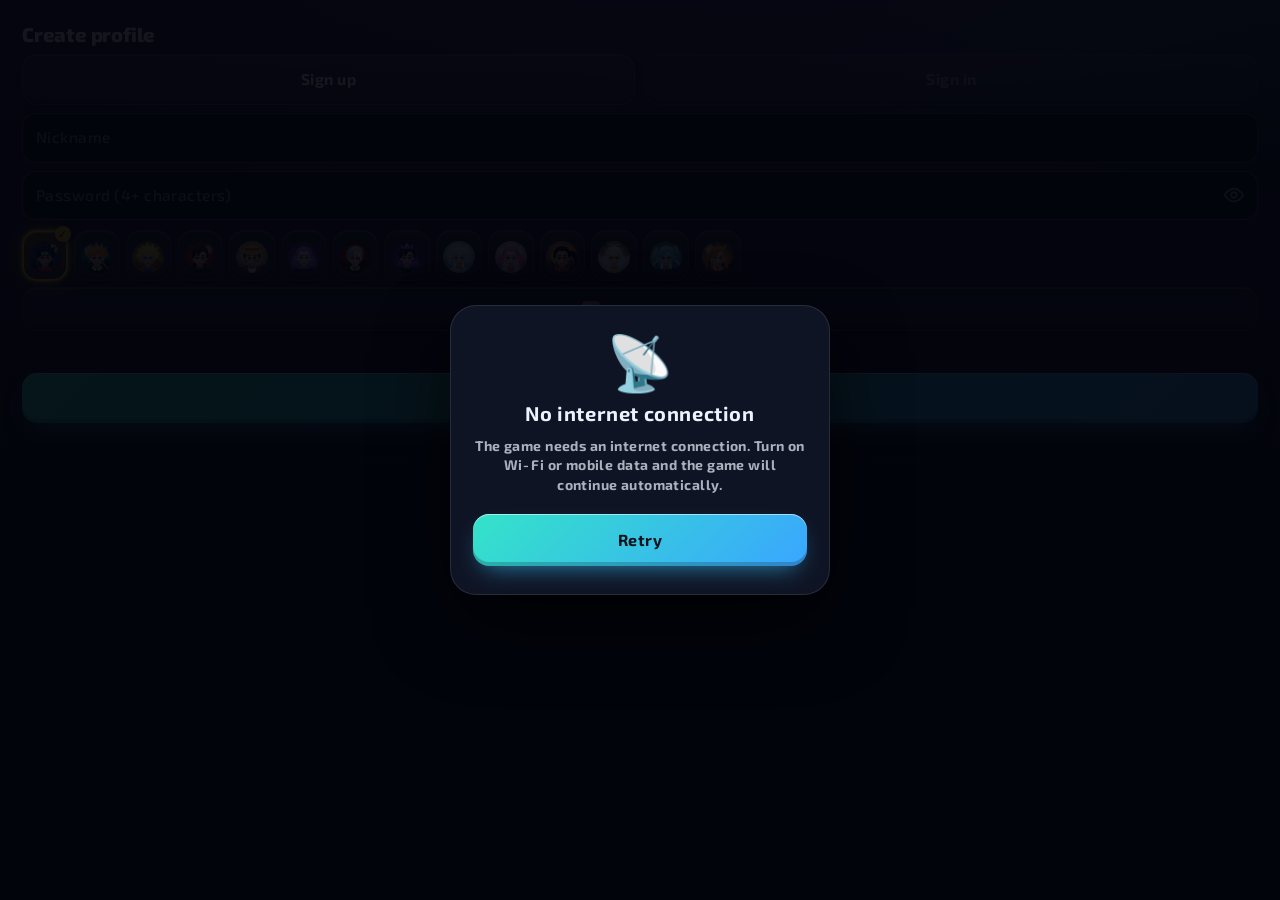
==== commit f5c12a49: "Add files via upload" ====
--- a/index.html
+++ b/index.html
@@ -1,8 +1,114 @@
-<!DOCTYPE html> <html lang="ru" data-theme="dark" class="ldw"> <head> <meta charset="utf-8"><meta name="color-scheme" content="dark"><meta name="supported-color-schemes" content="dark"><style>
+<!DOCTYPE html> <html lang="ru" data-theme="dark" class="ldw fw"> <head><script>(function(){var d=document.documentElement,t0=Date.now(),MAX=3000;var r=function(){if(!d.classList.contains("fw"))return;d.classList.remove("fw")};window.__fwDone=r;setTimeout(r,MAX)})()</script><script type="text/x-game" data-n="inline2">window.NOREG=false;/* регистрация/вход обязательны */</script> <meta charset="utf-8"><style id="gatecss">html.upd-on,html.upd-on body{overflow:hidden!important}
+html.upd-on body{display:none!important}
+html{background:#07041a}
+#updGate{position:fixed;inset:0;z-index:2147483647;display:none;align-items:center;justify-content:center;padding:20px;overflow:hidden;color:#fff;font-family:"Exo 2",system-ui,-apple-system,"Segoe UI",Roboto,sans-serif;background:linear-gradient(180deg,#0a0420 0%,#1a0838 45%,#3a0f55 62%,#07041a 62.2%,#07041a 100%)}
+html.upd-on #updGate{display:flex}
+#updGate .ug-glow{position:absolute;left:50%;top:62%;width:140vmax;height:50vmax;transform:translate(-50%,-50%);background:radial-gradient(closest-side,rgba(255,70,190,.55),rgba(150,60,255,.25) 45%,transparent 72%);pointer-events:none}
+#updGate .ug-grid{position:absolute;left:-60%;right:-60%;top:62%;height:140%;transform-origin:50% 0;transform:perspective(340px) rotateX(74deg);background-image:linear-gradient(rgba(0,238,255,.85) 2px,transparent 2px),linear-gradient(90deg,rgba(255,60,200,.8) 2px,transparent 2px);background-size:64px 64px;-webkit-mask-image:linear-gradient(180deg,transparent 0,#000 35%);mask-image:linear-gradient(180deg,transparent 0,#000 35%);pointer-events:none}
+#updGate .ug-box{position:relative;width:100%;max-width:360px;text-align:center;padding:30px 22px 24px;border-radius:28px;background:linear-gradient(180deg,rgba(30,12,64,.82),rgba(12,6,34,.9));border:1px solid rgba(190,120,255,.55);box-shadow:0 0 0 1px rgba(0,238,255,.15),0 0 40px rgba(170,70,255,.45),0 30px 80px rgba(0,0,0,.7)}
+#updGate .ug-ic{font-size:54px;line-height:1;margin-bottom:10px;filter:drop-shadow(0 0 14px #ff4fd8) drop-shadow(0 0 28px #5ad8ff)}
+#updGate .ug-t{font-weight:900;font-size:24px;letter-spacing:.3px;margin-bottom:8px;text-shadow:0 0 16px rgba(255,80,220,.7)}
+#updGate .ug-x{font-size:14px;opacity:.85;white-space:pre-line;margin-bottom:8px;max-height:30vh;overflow:auto}
+#updGate .ug-v{font-size:12px;opacity:.6;margin-bottom:18px}
+#updGate .ug-b{display:block;width:100%;border:0;border-radius:18px;padding:16px 10px;font:900 20px/1 inherit;font-family:inherit;color:#fff;cursor:pointer;background:linear-gradient(90deg,#ff2fb9,#8a3dff 55%,#18c8ff);box-shadow:0 0 0 2px rgba(255,255,255,.25) inset,0 8px 30px rgba(255,47,185,.55);animation:ugPulse 1.4s ease-in-out infinite}
+#updGate .ug-b:active{transform:scale(.97)}
+#updGate .ug-b small{display:block;margin-top:5px;font-size:11px;font-weight:700;opacity:.75;letter-spacing:1.5px;text-transform:uppercase}
+@keyframes ugPulse{50%{box-shadow:0 0 0 2px rgba(255,255,255,.25) inset,0 8px 44px rgba(24,200,255,.8);transform:scale(1.03)}}
+@keyframes ugFloor{to{transform:perspective(340px) rotateX(74deg) translateY(64px)}}
+#updGate .ug-grid{animation:ugFloor 1.6s linear infinite}
+@media(prefers-reduced-motion:reduce){#updGate .ug-grid,#updGate .ug-b{animation:none}}
+</style><script id="gate">/* ===== ВОРОТА ОБНОВЛЕНИЯ =====
+   Выполняется первым. Если вышла новая сборка — СРАЗУ показывает кнопку «Обновить»,
+   а игра (остальные скрипты) вообще не запускается и ничего под кнопкой не грузится.
+   Номер сборки последней версии кэшируется, поэтому на следующих запусках кнопка видна мгновенно (без сети). */
+(function(){
+"use strict";
+var BUILD=+"__BUILD__"||0;
+var REPO="__REPO__";if(REPO.indexOf("__")===0)REPO="darklegend9638-gif/crystal-altar";
+var PAGE="https://crystal-altar-update.onrender.com";
+var EVERY=60000, WAIT=700;      /* WAIT — сколько максимум ждём ответ сети перед запуском игры */
+var de=document.documentElement,ov=null,cur=null,booted=false,decided=false,domReady=false,blocked=false;
+function ls(k,v){try{if(v===undefined)return localStorage.getItem(k);if(v===null)localStorage.removeItem(k);else localStorage.setItem(k,v)}catch(e){}return null}
+function build(){
+ if(ov)return;
+ ov=document.createElement("div");ov.id="updGate";
+ ov.innerHTML='<div class="ug-glow"></div><div class="ug-grid"></div><div class="ug-box"><div class="ug-ic">💎</div><div class="ug-t">Доступно обновление</div><div class="ug-x" id="ugX"></div><div class="ug-v" id="ugV"></div><button class="ug-b" id="ugGo" type="button">Обновить<small>Update</small></button></div>';
+ de.appendChild(ov);
+ ov.querySelector("#ugGo").onclick=go;
+}
+function show(d){
+ cur=d;build();
+ ov.querySelector("#ugX").textContent=d.notes||"Вышла новая версия игры.";
+ ov.querySelector("#ugV").textContent="Ваша сборка: "+BUILD+" → "+d.version;
+ de.classList.add("upd-on");blocked=true;
+}
+function hide(){de.classList.remove("upd-on");blocked=false}
+function go(){
+ var u=((cur&&cur.url)||PAGE)+"?auto=1&b="+BUILD;
+ try{if(window.AndroidBridge&&typeof AndroidBridge.openUrl==="function"){AndroidBridge.openUrl(u);return}}catch(e){}
+ try{location.href=u}catch(e){window.open(u,"_blank")}
+}
+/* ---- запуск игры: исполняем отложенные <script type="text/x-game"> по порядку ---- */
+function boot(){
+ if(booted||blocked)return;
+ if(!domReady){return}
+ booted=true;
+ var L=[],oD=document.addEventListener,oW=window.addEventListener;
+ /* скрипты рассчитаны на запуск до события load/DOMContentLoaded — досылаем их вручную */
+ function wrap(o,t){return function(type,fn,opt){
+  if(type==="load"&&document.readyState==="complete"&&typeof fn==="function"){setTimeout(function(){try{fn.call(window,new Event("load"))}catch(e){console.error(e)}});return}
+  if(type==="DOMContentLoaded"&&document.readyState!=="loading"&&typeof fn==="function"){setTimeout(function(){try{fn.call(document,new Event("DOMContentLoaded"))}catch(e){console.error(e)}});return}
+  return o.apply(this,arguments)}}
+ document.addEventListener=wrap(oD);window.addEventListener=wrap(oW);
+ var S=document.querySelectorAll('script[type="text/x-game"]');
+ for(var i=0;i<S.length;i++){
+  var s=document.createElement("script");s.textContent=S[i].textContent;
+  try{document.body.appendChild(s)}catch(e){console.error("[boot "+S[i].getAttribute("data-n")+"]",e)}
+ }
+ setTimeout(function(){document.addEventListener=oD;window.addEventListener=oW},0);
+ try{if(window.__fwDone)window.__fwDone()}catch(e){}
+}
+function decide(){decided=true;if(domReady)boot()}
+function check(){
+ if(!BUILD){decide();return}
+ var ctl=window.AbortController?new AbortController():null,tm=setTimeout(function(){ctl&&ctl.abort()},4000);
+ fetch("https://api.github.com/repos/"+REPO+"/releases/latest",{cache:"no-store",signal:ctl?ctl.signal:undefined}).then(function(r){return r.ok?r.json():null}).then(function(j){
+  clearTimeout(tm);
+  var m=j&&/(\d+)\s*$/.exec(j.tag_name||"");
+  if(!m){decide();return}               /* сеть/лимит — не блокируем игру (если нет кэша об обновлении) */
+  var n=+m[1];
+  if(n>BUILD){
+   var notes=String(j.body||"").replace(/\r/g,"").trim().slice(0,600);
+   ls("upd-latest",String(n));ls("upd-notes",notes);
+   show({version:n,url:PAGE,notes:notes});
+  }else{
+   ls("upd-latest",String(n));
+   if(blocked)hide();
+   decide();
+  }
+ }).catch(function(){clearTimeout(tm);decide()});
+}
+window.__checkUpdate=check;
+/* 1) мгновенно: уже знаем из прошлого запуска, что есть новая сборка → кнопка без ожидания сети */
+var cn=+ls("upd-latest")||0;
+if(BUILD&&cn>BUILD){show({version:cn,url:PAGE,notes:ls("upd-notes")||""})}
+/* 2) параллельно проверяем сеть; игру стартуем сразу как только ответ «обновления нет», либо через WAIT мс */
+if(BUILD){check();setTimeout(decide,WAIT)}
+function dom(){domReady=true;if(decided)boot()}
+if(document.readyState==="loading")document.addEventListener("DOMContentLoaded",dom);else dom();
+if(!BUILD)decide();
+setInterval(check,EVERY);
+addEventListener("online",check);
+document.addEventListener("visibilitychange",function(){!document.hidden&&check()});
+})();
+</script><style id="base">/* base.css — основные стили (были в <head> index.html) */
+
+/* ── без id ── */
 :root{color-scheme:dark}
-</style><style id="ldcss">
+
+/* ── ldcss ── */
 html{background:#05060c}
-#ld{position:fixed;inset:0;z-index:2147483647;display:flex;flex-direction:column;align-items:center;justify-content:center;overflow:hidden;padding:env(safe-area-inset-top,0px) env(safe-area-inset-right,0px) env(safe-area-inset-bottom,0px) env(safe-area-inset-left,0px);background:radial-gradient(90% 62% at 50% 34%,#2b1b70 0%,#150e3b 38%,#080819 72%,#04040b 100%);color:#eef2ff;font-family:Manrope,system-ui,-apple-system,"Segoe UI",Roboto,sans-serif;touch-action:none;overscroll-behavior:none;-webkit-user-select:none;user-select:none;transition:opacity .5s ease,transform .5s ease}
+#ld{position:fixed;inset:0;z-index:2147483647;display:flex;flex-direction:column;align-items:center;justify-content:center;overflow:hidden;padding:env(safe-area-inset-top,0px) env(safe-area-inset-right,0px) env(safe-area-inset-bottom,0px) env(safe-area-inset-left,0px);background:radial-gradient(90% 62% at 50% 34%,#2b1b70 0%,#150e3b 38%,#080819 72%,#04040b 100%);color:#eef2ff;font-family:"Exo 2","Segoe UI",system-ui,sans-serif;touch-action:none;overscroll-behavior:none;-webkit-user-select:none;user-select:none;transition:opacity .5s ease,transform .5s ease}
 #ld.out{opacity:0;transform:scale(1.04);pointer-events:none}
 #ld:before{content:"";position:absolute;left:50%;top:34%;width:120vmax;height:120vmax;margin:-60vmax 0 0 -60vmax;background:repeating-conic-gradient(from 0deg,rgba(140,110,255,.17) 0 6deg,transparent 6deg 18deg);-webkit-mask:radial-gradient(circle,#000 0,transparent 58%);mask:radial-gradient(circle,#000 0,transparent 58%);animation:ldr 70s linear infinite;will-change:transform}
 #ld:after{content:"";position:absolute;inset:0;z-index:1;pointer-events:none;background:radial-gradient(120% 100% at 50% 40%,transparent 52%,rgba(0,0,0,.72) 100%)}
@@ -28,8 +134,8 @@
 @media (prefers-reduced-motion:reduce){#ld *,#ld:before{animation:none!important}#ld .p{display:none}}
 html.ldw body>*:not(#ld){visibility:hidden!important}
 #ld{background-color:#05060c;contain:paint}
-</style> <meta name="viewport" content="width=device-width, initial-scale=1, viewport-fit=cover"> <link rel="preconnect" href="https://fonts.googleapis.com"><link rel="preconnect" href="https://fonts.gstatic.com" crossorigin> <link rel="preconnect" href="https://ybjnbrioosiumcnoqvbz.supabase.co" crossorigin><link rel="stylesheet" href="https://fonts.googleapis.com/css2?family=Manrope:wght@500;600;700;800&family=Unbounded:wght@600;700;800&display=swap" media="print" onload="this.media='all'"><noscript></noscript> <meta name="theme-color" content="#05060c"><title>Кристальный алтарь</title><link rel="icon" href="/favicon.ico" sizes="48x48"><link rel="icon" type="image/png" sizes="192x192" href="/favicon-192.png"><link rel="icon" type="image/png" sizes="512x512" href="/favicon-512.png"><link rel="apple-touch-icon" href="/apple-touch-icon.png"> <script>try{if(!matchMedia("(prefers-reduced-motion:reduce)").matches&&"IntersectionObserver" in window){document.documentElement.classList.add("js");window.__rvT=setTimeout(function(){document.documentElement.classList.remove("js")},7000)}}catch(e){}</script>
-<style>
+
+/* ── без id ── */
 :root{
   box-sizing:border-box;
   padding-top:env(safe-area-inset-top,0px);
@@ -43,8 +149,8 @@
   --inp:#0a0e1b;
   --c0:#8a93a8;--c1:#5eea8a;--c2:#4da3ff;--c3:#b46cff;
   --c4:#ffb82e;--c5:#ff4d6d;--c6:#1ee3cf;--c7:#ffe98a;
-  --fb:"Manrope","Segoe UI",system-ui,sans-serif;
-  --fh:"Unbounded","Manrope","Segoe UI",system-ui,sans-serif;
+  --fb:"Exo 2","Segoe UI",system-ui,sans-serif;
+  --fh:"Exo 2","Segoe UI",system-ui,sans-serif;
   /* новые токены */
   --acc:#2dd4bf;--acc2:#38bdf8;--gold:#fbbf24;--hot:#ff4d8d;
   --card:rgba(255,255,255,.04);
@@ -287,11 +393,8 @@
 .od .bar i{display:block;height:100%;border-radius:4px;box-shadow:0 0 10px currentColor}
 .od span:last-child{text-align:right;font-variant-numeric:tabular-nums;font-weight:700;white-space:nowrap;font-size:13px}
 #maxd{color:var(--mute);font-size:12.5px;margin:8px 4px 0}
-#fuse,#xch{display:grid;grid-template-columns:1fr;gap:8px;padding:12px;border-radius:20px}
-.fz{display:flex;gap:8px}
-.fz button:first-child{flex:1;min-width:0}
-#fuse button,#xch button{padding:10px;font-size:13px}
-#fuse .fmx{flex:none;min-width:84px;font-weight:800}
+#xch{display:grid;grid-template-columns:1fr;gap:8px;padding:12px;border-radius:20px}
+#xch button{padding:10px;font-size:13px}
 .xr{display:flex;align-items:center;gap:8px}
 .xl{flex:1;min-width:0;display:flex;flex-direction:column;font-size:14px;line-height:1.3;font-weight:700}
 .xl small{color:var(--mute);font-size:12px;font-weight:500}
@@ -511,7 +614,7 @@
 #reg .box{width:100%;max-width:390px;padding:22px;background:var(--bg2);border:1px solid var(--line);border-radius:26px;box-shadow:0 30px 80px -10px rgba(0,0,0,.85)}
 .confirm-modal{position:fixed;inset:0;display:none;align-items:center;justify-content:center;padding:18px;background:rgba(2,4,10,.7);-webkit-backdrop-filter:blur(8px);backdrop-filter:blur(8px);z-index:1000}
 .confirm-modal.show{display:flex}
-html.mlock,html.mlock body{overflow:hidden!important;overscroll-behavior:none!important;height:100%}
+html.mlock,html.mlock body{overflow:hidden!important;overscroll-behavior:none!important}
 .confirm-modal{overscroll-behavior:contain;touch-action:none}
 .confirm-modal input,.confirm-modal textarea{touch-action:manipulation}
 .confirm-modal .modal-box{width:100%;max-width:390px;padding:24px;background:var(--bg2);border:1px solid var(--line);border-radius:26px;box-shadow:0 30px 80px -10px rgba(0,0,0,.85);text-align:center}
@@ -535,7 +638,7 @@
   main>#odds{grid-row:9}
   main>#maxd{grid-row:10}
   main>h2:nth-of-type(2){grid-row:11}
-  main>#fuse{grid-row:12}
+  
   main>h2:nth-of-type(3){grid-row:13}
   main>#xch{grid-row:14}
   main>h2:nth-of-type(4){grid-row:15}
@@ -637,8 +740,8 @@
 #rbBtn.arm{background:linear-gradient(135deg,#fb923c,#ef4444);color:#fff}
 #rbBtn:disabled{opacity:.45;filter:grayscale(.4)}
 .ei{width:1.2em;height:1.2em;vertical-align:-.22em;margin-right:3px}
-</style>
-<style id="pro">
+
+/* ── pro ── */
 ::selection{background:rgba(45,212,191,.35);color:#fff}
 html{scrollbar-width:thin;scrollbar-color:rgba(255,255,255,.18) transparent}
 ::-webkit-scrollbar{width:8px;height:8px}
@@ -667,7 +770,8 @@
 #privp .pv ul{margin:2px 0 4px;padding-left:20px;font-size:13.5px;line-height:1.55;color:var(--text);opacity:.92}
 #privp .pv small{display:block;color:var(--mute);margin-top:16px;font-size:12px}
 @media(prefers-reduced-motion:reduce){body::before,h1{animation:none}}
-</style><style id="eyes">
+
+/* ── eyes ── */
 #col{gap:20px 12px;padding:18px 8px 4px}
 .it.ey{min-width:0;position:relative;display:flex;flex-direction:column;align-items:center;justify-content:flex-end;min-height:140px;padding:22px 6px 9px;
  border:4px solid transparent;border-radius:20px;color:#fff;
@@ -736,50 +840,8 @@
 .it.t12 .en{color:#f6ffd0}
 .it.t13 .en{color:#fff}
 .it.t11 .cr,.it.t12 .cr,.it.t13 .cr{top:-18px}
-</style>
-<script>(function(){
-function P(a,r){var x=60+r*Math.cos(a*Math.PI/180),y=35+r*Math.sin(a*Math.PI/180);return[x.toFixed(2),y.toFixed(2)]}
-function dots(angs,r,s,f){return angs.map(function(a){var p=P(a,r);return'<circle cx="'+p[0]+'" cy="'+p[1]+'" r="'+s+'" fill="'+f+'"/>'}).join('')}
-function rays(n,r1,r2,c,w){var o='';for(var i=0;i<n;i++){var a=i*360/n,p=P(a,r1),q=P(a,r2);o+='<line x1="'+p[0]+'" y1="'+p[1]+'" x2="'+q[0]+'" y2="'+q[1]+'" stroke="'+c+'" stroke-width="'+w+'" stroke-linecap="round"/>'}return o}
-function star(n,r1,r2,f){var pts=[];for(var i=0;i<n*2;i++){var p=P(i*180/n-90,i%2?r2:r1);pts.push(p[0]+','+p[1])}return'<polygon points="'+pts.join(' ')+'" fill="'+f+'"/>'}
-function ring(r,c,w,x){return'<circle cx="60" cy="35" r="'+r+'" fill="none" stroke="'+c+'" stroke-width="'+w+'"'+(x||'')+'/>'}
-function disc(r,f){return'<circle cx="60" cy="35" r="'+r+'" fill="'+f+'"/>'}
-function iris(t,k){
- switch(t){
- case 0:return disc(20,'#c4161c')+ring(14,'#6e0a0e',1.5)+disc(4,'#111')+dots([90,210,330],10,3.2,'#111');
- case 1:return disc(20,'#ece9ff')+ring(16,'#cfc9f2',2)+ring(8,'#8884b5',1.6,' stroke-dasharray="4 3"');
- case 2:return disc(20,'#d9291d')+disc(13,'#ef4a37')+ring(17,'#7a0d09',1.5)+'<rect x="51" y="33" width="18" height="4" rx="2" fill="#4d0907"/>';
- case 3:return disc(20,'#e3f4ff')+ring(15,'#a9dbff',2)+disc(7,'#8fd0ff')+disc(3.2,'#fff');
- case 4:return disc(20,'#d3e6f3')+star(8,16,7,'#fff')+disc(4.5,'#1e6a8c');
- case 5:return disc(20,'#a77bf0')+[17,13,9,5].map(function(r){return ring(r,'#5e32b8',1.3)}).join('')+disc(2.4,'#20143f');
- case 6:return disc(20,'#b3141b')+ring(16,'#3d0408',1.2)+ring(11,'#3d0408',1.2)+ring(6,'#3d0408',1.2)+dots([90,210,330],11,1.9,'#000')+dots([0,60,120,180,240,300],16,1.7,'#000')+disc(2.4,'#000');
- case 7:return disc(20,'#f6c443')+rays(10,4,17.5,'#8a5a00',1.7)+ring(18.5,'#2a2a2a',2)+disc(6,'#fff6c8')+disc(3,'#fff');
- case 8:return disc(20,'#3fc3ff')+ring(17,'#fff',2.2)+ring(13,'#1c6fe0',2.6)+ring(9,'#fff',2.2)+ring(5,'#1c6fe0',2.4)+disc(2.4,'#06203d');
- case 9:return disc(20,'url(#gx9_'+k+')')+ring(16,'#8fe6ff',1,' stroke-dasharray="2 3"')+dots([20,75,140,200,255,310],12,.9,'#fff')+'<circle cx="72" cy="26" r="5" fill="#dff6ff"/><circle cx="73.8" cy="25" r="4.3" fill="#2a1a8a"/>'+'<polygon points="60,25 62.2,32.8 70,35 62.2,37.2 60,45 57.8,37.2 50,35 57.8,32.8" fill="#fff"/>';
- case 10:return disc(20,'url(#gx10_'+k+')')+rays(12,6,19,'#fff',1.4)+ring(16,'#fff7c8',1.6)+ring(9,'#fff',1)+disc(4,'#fff');
- case 11:return disc(20,'#2bd98a')+ring(16,'#eafff4',1.4)+rays(8,8,18,'#0b5b3a',1.2)+disc(5,'#eafff4');
- case 12:return disc(20,'#a8e620')+star(6,17,8,'#fffbd0')+ring(18,'#3a5a00',1.2)+disc(4,'#3a5a00');
- case 13:return disc(20,'#ffffff')+rays(16,8,20,'#8a8aff',1.2)+ring(15,'#ff7ad9',1.5)+ring(10,'#5cd6ff',1.5)+disc(4,'#222');
- }return disc(20,'#888')}
-function defs(t,k){
- if(t===9)return'<radialGradient id="gx9_'+k+'"><stop offset="0" stop-color="#7a55ff"/><stop offset=".55" stop-color="#2a1a8a"/><stop offset="1" stop-color="#0c0638"/></radialGradient>';
- if(t===10)return'<radialGradient id="gx10_'+k+'"><stop offset="0" stop-color="#fffbe6"/><stop offset=".5" stop-color="#ffd75a"/><stop offset="1" stop-color="#e49a12"/></radialGradient>';
- return''}
-function eye(t,k){
- var d='M5 35Q60-8 115 35Q60 78 5 35Z',id='ec'+k;
- return'<svg class="eye" viewBox="0 0 120 70" aria-hidden="true"><defs><clipPath id="'+id+'"><path d="'+d+'"/></clipPath>'+defs(t,k)+'</defs><path d="'+d+'" fill="#000" stroke="#000" stroke-width="9" stroke-linejoin="round"/><path d="'+d+'" fill="#fff"/><g clip-path="url(#'+id+')">'+iris(t,k)+ring(20,'#000',3.5)+'</g></svg>'}
-function crown(t,k){var g=t===10?['#fffbe0','#ffd24a','#d98a0a','#ff4d4d','#fff']:t===11?['#eafff4','#5cffb0','#0e8f58','#fff3a0','#b8ffe0']:t===12?['#f6ffd0','#b8ff3a','#4f8f00','#ffd24a','#fff']:t===13?['#ffffff','#e6d6ff','#8a8aff','#ff7ad9','#5cd6ff']:['#f4fcff','#b9a6ff','#6a4dff','#58e6ff','#ff9bf0'],id='cg'+k;
- return'<svg class="cr" viewBox="0 0 60 32" aria-hidden="true"><defs><linearGradient id="'+id+'" x1="0" y1="0" x2="0" y2="1"><stop offset="0" stop-color="'+g[0]+'"/><stop offset=".55" stop-color="'+g[1]+'"/><stop offset="1" stop-color="'+g[2]+'"/></linearGradient></defs><path d="M5 28L8 9L20 19L30 5L40 19L52 9L55 28Z" fill="url(#'+id+')" stroke="#000" stroke-width="3" stroke-linejoin="round"/><path d="M8 24H52" stroke="#000" stroke-width="2" opacity=".55"/><circle cx="8" cy="8" r="3.4" fill="'+g[3]+'" stroke="#000" stroke-width="1.6"/><circle cx="30" cy="4.5" r="3.8" fill="'+g[4]+'" stroke="#000" stroke-width="1.6"/><circle cx="52" cy="8" r="3.4" fill="'+g[3]+'" stroke="#000" stroke-width="1.6"/><circle cx="30" cy="22" r="2.6" fill="'+g[3]+'" stroke="#000" stroke-width="1.2"/></svg>'}
-function halo(){return'<svg class="hl" viewBox="0 0 60 18" aria-hidden="true"><defs><linearGradient id="hg" x1="0" x2="1"><stop offset="0" stop-color="#ffcf4a"/><stop offset=".5" stop-color="#fffbe0"/><stop offset="1" stop-color="#ffcf4a"/></linearGradient></defs><ellipse cx="30" cy="9" rx="24" ry="5.5" fill="none" stroke="#000" stroke-width="6.5"/><ellipse cx="30" cy="9" rx="24" ry="5.5" fill="none" stroke="url(#hg)" stroke-width="3.2"/></svg>'}
-window.__colF=function(c){return (window.__colTab||"o")==="o"?!!c:!c};
-window.__colWrap=function(h){return h||'<div class="col-empty">'+((window.__colTab||"o")==="o"?"Пока ничего не выбито — сделай ролл 🎲":"Всё открыто! 🎉")+'</div>'};
-window.__pf=function(u){if(!(u>0))return'—';if(u>=10)return u.toFixed(1)+'%';if(u>=1)return u.toFixed(2)+'%';var d=Math.min(8,Math.max(2,2-Math.floor(Math.log10(u))));return u.toFixed(d).replace(/0+$/,'')+'%'};
-function crystal(k){var id='cs'+k;return'<svg class="cs" viewBox="0 0 60 32" aria-hidden="true"><defs><linearGradient id="'+id+'" x1="0" y1="0" x2="1" y2="1"><stop offset="0" stop-color="#f2fdff"/><stop offset=".5" stop-color="#5fd4ff"/><stop offset="1" stop-color="#3d6bff"/></linearGradient></defs><g stroke="#000" stroke-width="2.6" stroke-linejoin="round"><path d="M10 26L15 14L20 26Z" fill="url(#'+id+')"/><path d="M40 26L45 14L50 26Z" fill="url(#'+id+')"/><path d="M30 2L38 17L30 30L22 17Z" fill="url(#'+id+')"/></g><path d="M30 5L30 28M23 17H37" stroke="#fff" stroke-width="1" opacity=".55"/><circle cx="26.5" cy="12" r="1.6" fill="#fff"/></svg>'}
-window.__eyeCard=function(t,i,c,rn,nm,col,k,p){
- var u=t.split(' ')[0],ex=i==='ex',ti=ex?5:Math.min(i,13);
- return'<div class="it ey'+(ex?' ex':' t'+ti)+(c?'':' off')+'">'+(ti>=9?crown(ti,k):ti===7?halo():ti===8?crystal(k):'')+'<span class="pc">'+(p==null?'':p)+'</span>'+(c?'<span class="cn">×'+c+'</span>':'')+'<div class="e">'+(c?u:'❔')+'</div>'+'<div class="en">'+nm+'</div><div class="er" style="color:'+col+'">'+rn+'</div></div>'}
-})();</script>
- <style id="scrollfix">
+
+/* ── scrollfix ── */
 html{background-color:var(--bg);overscroll-behavior:none;min-height:100%}
 body{background:transparent;overscroll-behavior:none}
 body::before{top:-14lvh;bottom:auto;height:128lvh;transform:translateZ(0);backface-visibility:hidden}
@@ -844,19 +906,8 @@
 .orb[data-rf="14"] .glow{box-shadow:0 0 66px rgba(255,92,225,.9),0 0 120px -10px rgba(255,42,157,.6),inset 0 0 44px rgba(255,92,225,.5)}
 .orb[data-rf="14"] .inner{background:radial-gradient(circle at 32% 26%,rgba(255,200,245,.55),transparent 55%),radial-gradient(circle at 50% 55%,#5c0f4e,#14020f 82%);border-color:rgba(255,150,235,.9)}
 .orb[data-rf="14"] .ring::after{border:2px dashed rgba(255,92,225,.75);inset:-11px}
-#best.bt{display:block;width:fit-content;max-width:100%}
-#best.bt6{color:#9a9aa8!important;text-shadow:none!important}
-#best.bt7,#best.bt8,#best.bt9,#best.bt10{-webkit-background-clip:text;background-clip:text;color:transparent!important;-webkit-text-fill-color:transparent}
-#best.bt7{background-image:linear-gradient(135deg,#fff7c2,#ffd24a 35%,#c98a0a 65%,#ffe58a)}
-#best.bt8{background-image:linear-gradient(150deg,#c9f6ff,#2fb8ff 50%,#3d6bff)}
-#best.bt9{background-image:linear-gradient(150deg,#ffa6f4,#9a4dff 50%,#4d5bff)}
-#best.bt10{background-image:linear-gradient(135deg,#fffdf0,#ffe27a 35%,#ffb32e 65%,#fff6c4)}
-#best.bt11,#best.bt12,#best.bt13{-webkit-background-clip:text;background-clip:text;color:transparent!important;-webkit-text-fill-color:transparent}
-#best.bt11{background-image:linear-gradient(135deg,#eafff4,#2bd98a 45%,#0e8a55 75%,#9dffd0)}
-#best.bt12{background-image:linear-gradient(135deg,#fbffd6,#b8ff3a 40%,#6fc400 70%,#f1ff9a)}
-#best.bt13{background-image:linear-gradient(120deg,#ff7ad9,#ffd24a 25%,#5cff9d 50%,#5cd6ff 75%,#b48cff)}
-</style>
-<style id="perf-fix">
+
+/* ── perf-fix ── */
 #bgfx{position:fixed;inset:0;z-index:-1;pointer-events:none;overflow:hidden;contain:strict}
 #bgfx i{position:absolute;display:block;pointer-events:none;will-change:transform,opacity}
 #bgfx .au{width:70vmax;height:70vmax;left:var(--x);top:var(--y);margin:-35vmax 0 0 -35vmax;border-radius:50%;background:radial-gradient(circle,var(--c) 0,transparent 62%);opacity:.34;animation:bgAu var(--t) ease-in-out infinite alternate}
@@ -884,8 +935,8 @@
 .it.ex:not(.off),.it.t7:not(.off),.it.t8:not(.off),.it.t9:not(.off),.it.t10:not(.off),.rr-cel,.rr-tra{animation:none!important}
 .rbtn::after{animation-name:rshineT!important;left:-60%!important}
 @keyframes rshineT{0%,60%{transform:translateX(0) skewX(-20deg)}100%{transform:translateX(475%) skewX(-20deg)}}
-</style>
-<style id="perfcss">
+
+/* ── perfcss ── */
 h1{animation:none!important}
 .it.ex,.it.ex:not(.off),.it.t7:not(.off),.it.t8:not(.off),.it.t9:not(.off),.it.t10:not(.off),.it.t11:not(.off),.it.t12:not(.off),.it.t13:not(.off){animation:none!important}
 .pt2.hot,.rbtn::after{animation:none!important}
@@ -893,14 +944,14 @@
 #col .it{contain:layout style}
 body{-webkit-tap-highlight-color:transparent}
 html:not(.js) *{scroll-behavior:auto}
-</style>
-<style id="fixpack">
+
+/* ── fixpack ── */
 #pwrap,#pwrap.open,.pbox,#pwrap.open .pbox{transition:none!important;will-change:auto!important}
 #pwrap .pbox{transform:none!important}
 #pwrap,.pbox,#toplist,#col .it,.pbox .ti,.pbox .it{contain:none!important}
 button:focus,button:active{outline:none}
 #toplist,#toplist .ti{transition:none!important;animation:none!important}
-#shp,#topp,#promop,#clanp,#setp,#gmp,#stp,#qstp,#bpp,#trp,#admp,#wdp,#drp,#exp,#privp,#rwp,#shp .pbox{content-visibility:visible!important}
+#shp,#topp,#promop,#clanp,#setp,#gmp,#stp,#qstp,#bpp,#trp,#admp,#wdp,#drp,#privp,#rwp,#shp .pbox{content-visibility:visible!important}
 button,.glass,.pbox,#pwrap{-webkit-tap-highlight-color:transparent}
 .fxp,.fxw,.fxr{will-change:auto!important}
 .orb[data-w="1"]:not([data-rf]) .ring{background:conic-gradient(from 0deg,#bfefff,#fff 18%,#5cc8ff 40%,#bfefff 58%,#8fd8ff 78%,#fff)}
@@ -921,7 +972,8 @@
 .orb[data-w="6"]:not([data-rf]) .ring{background:conic-gradient(from 0deg,#7a5cff,#fff 10%,#2a1a8a 30%,#b46cff 50%,#2a1a8a 70%,#c8b8ff)}
 .orb[data-w="6"]:not([data-rf]) .glow{box-shadow:0 0 54px rgba(130,90,255,.75),0 0 100px -10px rgba(60,40,200,.45),inset 0 0 40px rgba(130,90,255,.45)}
 .orb[data-w="6"]:not([data-rf]) .inner{background:radial-gradient(circle at 30% 24%,rgba(220,200,255,.5),transparent 52%),radial-gradient(circle at 50% 55%,#1c0f4a,#02010a 82%);border-color:rgba(190,160,255,.8)}
-</style><style id="btnx">
+
+/* ── btnx ── */
 /* объём кнопок: старый дизайн + нижняя кромка и блик */
 html body button:not(.alt):not(.pclose):not(.rbtn):not(.gift):not(.arm):not(.own):not(.chip):not(#upgBtn):not(#menuBtn):not([data-st]):not([data-pr]),
 html body .pbox button:not(.alt):not(.pclose):not(.rbtn):not(.gift):not(.arm):not(.own):not(.chip):not([data-st]),
@@ -939,11 +991,86 @@
 /* эффект нажатия: кнопка чуть уменьшается */
 html body button{transition:transform .09s ease-out!important}
 html body button:active:not(:disabled),html body .pbox button:active:not(:disabled),html body #pwrap button:active:not(:disabled),html body button.alt:active:not(:disabled),html body #menu button:active:not(:disabled),html body .modal-box button:active:not(:disabled){transform:scale(.94)!important}
-</style>
-</head> <body><div id="bgfx" aria-hidden="true"><i class="au" style="--x:12%;--y:18%;--c:#2dd4bf;--t:34s"></i><i class="au" style="--x:88%;--y:22%;--c:#8b5cf6;--t:41s"></i><i class="au" style="--x:55%;--y:92%;--c:#ff4d8d;--t:38s"></i><i class="st m" style="--x:43%;--y:21%;--s:3px;--t:4.8s;--d:-0.4s"></i><i class="st m" style="--x:70%;--y:14%;--s:3px;--t:4.6s;--d:-5.5s"></i><i class="st m" style="--x:29%;--y:6%;--s:2px;--t:4.1s;--d:-0.4s"></i><i class="st m" style="--x:13%;--y:72%;--s:3px;--t:2.8s;--d:-3.4s"></i><i class="st m" style="--x:30%;--y:82%;--s:4px;--t:5.8s;--d:-3.5s"></i><i class="st m" style="--x:52%;--y:8%;--s:2px;--t:2.8s;--d:-5.2s"></i><i class="st m" style="--x:39%;--y:55%;--s:2px;--t:4.4s;--d:-3.4s"></i><i class="st m" style="--x:73%;--y:89%;--s:2px;--t:3.0s;--d:-3.4s"></i><i class="st m" style="--x:26%;--y:49%;--s:2px;--t:4.5s;--d:-0.4s"></i><i class="st m" style="--x:9%;--y:81%;--s:2px;--t:4.3s;--d:-3.2s"></i><i class="st m" style="--x:42%;--y:61%;--s:4px;--t:5.7s;--d:-2.2s"></i><i class="st m" style="--x:33%;--y:25%;--s:2px;--t:2.9s;--d:-1.8s"></i><i class="st m" style="--x:65%;--y:45%;--s:3px;--t:3.6s;--d:-5.9s"></i><i class="st m" style="--x:17%;--y:67%;--s:3px;--t:3.2s;--d:-2.1s"></i><i class="st m" style="--x:64%;--y:55%;--s:2px;--t:5.9s;--d:-0.5s"></i><i class="st m" style="--x:73%;--y:75%;--s:3px;--t:3.8s;--d:-2.1s"></i><i class="st" style="--x:65%;--y:76%;--s:3px;--t:2.8s;--d:-0.6s"></i><i class="st" style="--x:36%;--y:62%;--s:2px;--t:2.8s;--d:-4.2s"></i><i class="st" style="--x:84%;--y:75%;--s:3px;--t:3.6s;--d:-2.3s"></i><i class="st" style="--x:87%;--y:46%;--s:2px;--t:5.8s;--d:-2.1s"></i><i class="st" style="--x:80%;--y:16%;--s:3px;--t:2.8s;--d:-4.6s"></i><i class="st" style="--x:18%;--y:96%;--s:2px;--t:4.0s;--d:-5.5s"></i><i class="st" style="--x:65%;--y:12%;--s:2px;--t:4.1s;--d:-3.3s"></i><i class="st" style="--x:19%;--y:57%;--s:4px;--t:3.5s;--d:-2.5s"></i><i class="st" style="--x:47%;--y:89%;--s:3px;--t:5.9s;--d:-0.9s"></i><i class="st" style="--x:24%;--y:21%;--s:2px;--t:4.8s;--d:-0.1s"></i><i class="st" style="--x:77%;--y:25%;--s:3px;--t:3.6s;--d:-0.9s"></i><i class="st" style="--x:70%;--y:49%;--s:4px;--t:4.5s;--d:-5.7s"></i><i class="st" style="--x:90%;--y:67%;--s:4px;--t:4.8s;--d:-4.4s"></i><i class="st" style="--x:60%;--y:89%;--s:4px;--t:3.9s;--d:-2.4s"></i><i class="sp m" style="--x:16%;--s:10px;--c:#38bdf8;--t:16s;--d:-6s;--dx:-6vw"></i><i class="sp m" style="--x:29%;--s:10px;--c:#8b5cf6;--t:17s;--d:-10s;--dx:-7vw"></i><i class="sp m" style="--x:16%;--s:6px;--c:#fbbf24;--t:18s;--d:-17s;--dx:-5vw"></i><i class="sp m" style="--x:49%;--s:6px;--c:#2dd4bf;--t:29s;--d:-6s;--dx:4vw"></i><i class="sp m" style="--x:22%;--s:8px;--c:#ff4d8d;--t:25s;--d:-11s;--dx:7vw"></i><i class="sp m" style="--x:18%;--s:6px;--c:#38bdf8;--t:23s;--d:-15s;--dx:7vw"></i><i class="sp m" style="--x:42%;--s:6px;--c:#8b5cf6;--t:17s;--d:-23s;--dx:2vw"></i><i class="sp" style="--x:36%;--s:10px;--c:#8b5cf6;--t:24s;--d:-0s;--dx:-2vw"></i><i class="sp" style="--x:70%;--s:8px;--c:#8b5cf6;--t:27s;--d:-17s;--dx:-8vw"></i><i class="sp" style="--x:70%;--s:8px;--c:#2dd4bf;--t:27s;--d:-27s;--dx:0vw"></i><i class="sp" style="--x:69%;--s:8px;--c:#8b5cf6;--t:21s;--d:-24s;--dx:-1vw"></i><i class="sp" style="--x:71%;--s:8px;--c:#8b5cf6;--t:25s;--d:-25s;--dx:-2vw"></i><i class="sh" style="--x:8%;--y:6%;--t:11s;--d:2s"></i><i class="sh" style="--x:35%;--y:3%;--t:14s;--d:7s"></i><i class="sh" style="--x:60%;--y:10%;--t:17s;--d:11s"></i></div><div id="ld"><div class="p" id="ldq"></div><div class="w"><div class="c"><img class="i" alt="Crystal Altar 2" src="[data-uri]"></div><div class="bar"><i id="ldb"></i></div><div class="r"><span id="ldt"></span><span id="ldp">0%</span></div><div class="t" id="ldh"></div></div></div>
-<script>window.__one=function(f){var b=0;return function(){if(b)return;b=1;var r;try{r=f.apply(this,arguments)}catch(e){b=0;throw e}return Promise.resolve(r).then(function(v){b=0;return v},function(e){b=0})}};(function(){var el=document.getElementById("ld"),bar=document.getElementById("ldb"),pc=document.getElementById("ldp"),tx=document.getElementById("ldt"),hn=document.getElementById("ldh");if(!el)return;
+
+/* ── num-font ── */
+.it.ey .e img.gximg{border-radius:0!important;object-fit:contain!important;width:80px!important;height:80px!important;filter:drop-shadow(0 2px 4px rgba(0,0,0,.5))}
+
+/* ── fix-reg-overflow ── */
+#avs,#s_avs{grid-template-columns:repeat(auto-fill,minmax(44px,1fr))!important}#avs>*,#s_avs>*{min-width:0!important;max-width:100%!important;box-sizing:border-box}#reg .box,#reg .row,#reg .avup,#reg .box>button{max-width:100%;box-sizing:border-box}#reg .box{overflow-x:hidden}#reg .avup{width:100%}
+
+/* чёрный экран, пока не загрузится шрифт (макс. 3 сек), затем плавное появление */
+#ld>*{transition:opacity .4s ease}
+html.fw #ld{background:#000!important}
+html.fw #ld>*{opacity:0!important}
+html.fw #ld:before,html.fw #ld:after{opacity:0!important}
+html.fw #bgfx{visibility:hidden!important}
+</style><meta name="color-scheme" content="dark"><meta name="supported-color-schemes" content="dark"> <meta name="viewport" content="width=device-width, initial-scale=1, viewport-fit=cover"> <link rel="preconnect" href="https://fonts.googleapis.com"><link rel="preconnect" href="https://fonts.gstatic.com" crossorigin> <link rel="preconnect" href="https://ybjnbrioosiumcnoqvbz.supabase.co" crossorigin> <meta name="theme-color" content="#05060c"><title>Crystal Altar: Reborn</title><link rel="icon" href="/favicon.ico" sizes="48x48"><link rel="icon" type="image/png" sizes="192x192" href="/favicon-192.png"><link rel="icon" type="image/png" sizes="512x512" href="/favicon-512.png"><link rel="apple-touch-icon" href="/apple-touch-icon.png"> <script type="text/x-game" data-n="inline3">try{if(!matchMedia("(prefers-reduced-motion:reduce)").matches&&"IntersectionObserver" in window){document.documentElement.classList.add("js");window.__rvT=setTimeout(function(){document.documentElement.classList.remove("js")},7000)}}catch(e){}</script>
+
+
+<script type="text/x-game" data-n="01_icons.js">/* 01_icons.js — SVG-иконки редкостей (head)
+   (вынесено из index.html без изменений; порядок подключения — по номеру файла) */
+
+/* ── скрипт #2 ── */
+try{
+(function(){
+function P(a,r){var x=60+r*Math.cos(a*Math.PI/180),y=35+r*Math.sin(a*Math.PI/180);return[x.toFixed(2),y.toFixed(2)]}
+function dots(angs,r,s,f){return angs.map(function(a){var p=P(a,r);return'<circle cx="'+p[0]+'" cy="'+p[1]+'" r="'+s+'" fill="'+f+'"/>'}).join('')}
+function rays(n,r1,r2,c,w){var o='';for(var i=0;i<n;i++){var a=i*360/n,p=P(a,r1),q=P(a,r2);o+='<line x1="'+p[0]+'" y1="'+p[1]+'" x2="'+q[0]+'" y2="'+q[1]+'" stroke="'+c+'" stroke-width="'+w+'" stroke-linecap="round"/>'}return o}
+function star(n,r1,r2,f){var pts=[];for(var i=0;i<n*2;i++){var p=P(i*180/n-90,i%2?r2:r1);pts.push(p[0]+','+p[1])}return'<polygon points="'+pts.join(' ')+'" fill="'+f+'"/>'}
+function ring(r,c,w,x){return'<circle cx="60" cy="35" r="'+r+'" fill="none" stroke="'+c+'" stroke-width="'+w+'"'+(x||'')+'/>'}
+function disc(r,f){return'<circle cx="60" cy="35" r="'+r+'" fill="'+f+'"/>'}
+function iris(t,k){
+ switch(t){
+ case 0:return disc(20,'#c4161c')+ring(14,'#6e0a0e',1.5)+disc(4,'#111')+dots([90,210,330],10,3.2,'#111');
+ case 1:return disc(20,'#ece9ff')+ring(16,'#cfc9f2',2)+ring(8,'#8884b5',1.6,' stroke-dasharray="4 3"');
+ case 2:return disc(20,'#d9291d')+disc(13,'#ef4a37')+ring(17,'#7a0d09',1.5)+'<rect x="51" y="33" width="18" height="4" rx="2" fill="#4d0907"/>';
+ case 3:return disc(20,'#e3f4ff')+ring(15,'#a9dbff',2)+disc(7,'#8fd0ff')+disc(3.2,'#fff');
+ case 4:return disc(20,'#d3e6f3')+star(8,16,7,'#fff')+disc(4.5,'#1e6a8c');
+ case 5:return disc(20,'#a77bf0')+[17,13,9,5].map(function(r){return ring(r,'#5e32b8',1.3)}).join('')+disc(2.4,'#20143f');
+ case 6:return disc(20,'#b3141b')+ring(16,'#3d0408',1.2)+ring(11,'#3d0408',1.2)+ring(6,'#3d0408',1.2)+dots([90,210,330],11,1.9,'#000')+dots([0,60,120,180,240,300],16,1.7,'#000')+disc(2.4,'#000');
+ case 7:return disc(20,'#f6c443')+rays(10,4,17.5,'#8a5a00',1.7)+ring(18.5,'#2a2a2a',2)+disc(6,'#fff6c8')+disc(3,'#fff');
+ case 8:return disc(20,'#3fc3ff')+ring(17,'#fff',2.2)+ring(13,'#1c6fe0',2.6)+ring(9,'#fff',2.2)+ring(5,'#1c6fe0',2.4)+disc(2.4,'#06203d');
+ case 9:return disc(20,'url(#gx9_'+k+')')+ring(16,'#8fe6ff',1,' stroke-dasharray="2 3"')+dots([20,75,140,200,255,310],12,.9,'#fff')+'<circle cx="72" cy="26" r="5" fill="#dff6ff"/><circle cx="73.8" cy="25" r="4.3" fill="#2a1a8a"/>'+'<polygon points="60,25 62.2,32.8 70,35 62.2,37.2 60,45 57.8,37.2 50,35 57.8,32.8" fill="#fff"/>';
+ case 10:return disc(20,'url(#gx10_'+k+')')+rays(12,6,19,'#fff',1.4)+ring(16,'#fff7c8',1.6)+ring(9,'#fff',1)+disc(4,'#fff');
+ case 11:return disc(20,'#2bd98a')+ring(16,'#eafff4',1.4)+rays(8,8,18,'#0b5b3a',1.2)+disc(5,'#eafff4');
+ case 12:return disc(20,'#a8e620')+star(6,17,8,'#fffbd0')+ring(18,'#3a5a00',1.2)+disc(4,'#3a5a00');
+ case 13:return disc(20,'#ffffff')+rays(16,8,20,'#8a8aff',1.2)+ring(15,'#ff7ad9',1.5)+ring(10,'#5cd6ff',1.5)+disc(4,'#222');
+ }return disc(20,'#888')}
+function defs(t,k){
+ if(t===9)return'<radialGradient id="gx9_'+k+'"><stop offset="0" stop-color="#7a55ff"/><stop offset=".55" stop-color="#2a1a8a"/><stop offset="1" stop-color="#0c0638"/></radialGradient>';
+ if(t===10)return'<radialGradient id="gx10_'+k+'"><stop offset="0" stop-color="#fffbe6"/><stop offset=".5" stop-color="#ffd75a"/><stop offset="1" stop-color="#e49a12"/></radialGradient>';
+ return''}
+function eye(t,k){
+ var d='M5 35Q60-8 115 35Q60 78 5 35Z',id='ec'+k;
+ return'<svg class="eye" viewBox="0 0 120 70" aria-hidden="true"><defs><clipPath id="'+id+'"><path d="'+d+'"/></clipPath>'+defs(t,k)+'</defs><path d="'+d+'" fill="#000" stroke="#000" stroke-width="9" stroke-linejoin="round"/><path d="'+d+'" fill="#fff"/><g clip-path="url(#'+id+')">'+iris(t,k)+ring(20,'#000',3.5)+'</g></svg>'}
+function crown(t,k){var g=t===10?['#fffbe0','#ffd24a','#d98a0a','#ff4d4d','#fff']:t===11?['#eafff4','#5cffb0','#0e8f58','#fff3a0','#b8ffe0']:t===12?['#f6ffd0','#b8ff3a','#4f8f00','#ffd24a','#fff']:t===13?['#ffffff','#e6d6ff','#8a8aff','#ff7ad9','#5cd6ff']:['#f4fcff','#b9a6ff','#6a4dff','#58e6ff','#ff9bf0'],id='cg'+k;
+ return'<svg class="cr" viewBox="0 0 60 32" aria-hidden="true"><defs><linearGradient id="'+id+'" x1="0" y1="0" x2="0" y2="1"><stop offset="0" stop-color="'+g[0]+'"/><stop offset=".55" stop-color="'+g[1]+'"/><stop offset="1" stop-color="'+g[2]+'"/></linearGradient></defs><path d="M5 28L8 9L20 19L30 5L40 19L52 9L55 28Z" fill="url(#'+id+')" stroke="#000" stroke-width="3" stroke-linejoin="round"/><path d="M8 24H52" stroke="#000" stroke-width="2" opacity=".55"/><circle cx="8" cy="8" r="3.4" fill="'+g[3]+'" stroke="#000" stroke-width="1.6"/><circle cx="30" cy="4.5" r="3.8" fill="'+g[4]+'" stroke="#000" stroke-width="1.6"/><circle cx="52" cy="8" r="3.4" fill="'+g[3]+'" stroke="#000" stroke-width="1.6"/><circle cx="30" cy="22" r="2.6" fill="'+g[3]+'" stroke="#000" stroke-width="1.2"/></svg>'}
+function halo(){return'<svg class="hl" viewBox="0 0 60 18" aria-hidden="true"><defs><linearGradient id="hg" x1="0" x2="1"><stop offset="0" stop-color="#ffcf4a"/><stop offset=".5" stop-color="#fffbe0"/><stop offset="1" stop-color="#ffcf4a"/></linearGradient></defs><ellipse cx="30" cy="9" rx="24" ry="5.5" fill="none" stroke="#000" stroke-width="6.5"/><ellipse cx="30" cy="9" rx="24" ry="5.5" fill="none" stroke="url(#hg)" stroke-width="3.2"/></svg>'}
+window.__colF=function(c){return (window.__colTab||"o")==="o"?!!c:!c};
+window.__colWrap=function(h){return h||'<div class="col-empty">'+((window.__colTab||"o")==="o"?"Пока ничего не выбито — сделай ролл 🎲":"Всё открыто! 🎉")+'</div>'};
+window.__pf=function(u){if(!(u>0))return'—';if(u>=10)return u.toFixed(1)+'%';if(u>=1)return u.toFixed(2)+'%';var d=Math.min(8,Math.max(2,2-Math.floor(Math.log10(u))));return u.toFixed(d).replace(/0+$/,'')+'%'};
+function crystal(k){var id='cs'+k;return'<svg class="cs" viewBox="0 0 60 32" aria-hidden="true"><defs><linearGradient id="'+id+'" x1="0" y1="0" x2="1" y2="1"><stop offset="0" stop-color="#f2fdff"/><stop offset=".5" stop-color="#5fd4ff"/><stop offset="1" stop-color="#3d6bff"/></linearGradient></defs><g stroke="#000" stroke-width="2.6" stroke-linejoin="round"><path d="M10 26L15 14L20 26Z" fill="url(#'+id+')"/><path d="M40 26L45 14L50 26Z" fill="url(#'+id+')"/><path d="M30 2L38 17L30 30L22 17Z" fill="url(#'+id+')"/></g><path d="M30 5L30 28M23 17H37" stroke="#fff" stroke-width="1" opacity=".55"/><circle cx="26.5" cy="12" r="1.6" fill="#fff"/></svg>'}
+window.__eyeCard=function(t,i,c,rn,nm,col,k,p){
+ var u=t.split(' ')[0],ex=i==='ex',ti=ex?5:Math.min(i,13);
+ return'<div class="it ey'+(ex?' ex':' t'+ti)+(c?'':' off')+'">'+(ti>=9?crown(ti,k):ti===7?halo():ti===8?crystal(k):'')+'<span class="pc">'+(p==null?'':p)+'</span>'+(c?'<span class="cn">×'+c+'</span>':'')+'<div class="e">'+(c?u:'❔')+'</div>'+'<div class="en">'+nm+'</div><div class="er" style="color:'+col+'">'+rn+'</div></div>'}
+})();
+}catch(e){try{console.error("[01_icons.js #2]",e)}catch(_){}}
+</script>
+ 
+
+
+
+
+
+</head> <body><div id="bgfx" aria-hidden="true"><i class="au" style="--x:12%;--y:18%;--c:#2dd4bf;--t:34s"></i><i class="au" style="--x:88%;--y:22%;--c:#8b5cf6;--t:41s"></i><i class="au" style="--x:55%;--y:92%;--c:#ff4d8d;--t:38s"></i><i class="st m" style="--x:43%;--y:21%;--s:3px;--t:4.8s;--d:-0.4s"></i><i class="st m" style="--x:70%;--y:14%;--s:3px;--t:4.6s;--d:-5.5s"></i><i class="st m" style="--x:29%;--y:6%;--s:2px;--t:4.1s;--d:-0.4s"></i><i class="st m" style="--x:13%;--y:72%;--s:3px;--t:2.8s;--d:-3.4s"></i><i class="st m" style="--x:30%;--y:82%;--s:4px;--t:5.8s;--d:-3.5s"></i><i class="st m" style="--x:52%;--y:8%;--s:2px;--t:2.8s;--d:-5.2s"></i><i class="st m" style="--x:39%;--y:55%;--s:2px;--t:4.4s;--d:-3.4s"></i><i class="st m" style="--x:73%;--y:89%;--s:2px;--t:3.0s;--d:-3.4s"></i><i class="st m" style="--x:26%;--y:49%;--s:2px;--t:4.5s;--d:-0.4s"></i><i class="st m" style="--x:9%;--y:81%;--s:2px;--t:4.3s;--d:-3.2s"></i><i class="st m" style="--x:42%;--y:61%;--s:4px;--t:5.7s;--d:-2.2s"></i><i class="st m" style="--x:33%;--y:25%;--s:2px;--t:2.9s;--d:-1.8s"></i><i class="st m" style="--x:65%;--y:45%;--s:3px;--t:3.6s;--d:-5.9s"></i><i class="st m" style="--x:17%;--y:67%;--s:3px;--t:3.2s;--d:-2.1s"></i><i class="st m" style="--x:64%;--y:55%;--s:2px;--t:5.9s;--d:-0.5s"></i><i class="st m" style="--x:73%;--y:75%;--s:3px;--t:3.8s;--d:-2.1s"></i><i class="st" style="--x:65%;--y:76%;--s:3px;--t:2.8s;--d:-0.6s"></i><i class="st" style="--x:36%;--y:62%;--s:2px;--t:2.8s;--d:-4.2s"></i><i class="st" style="--x:84%;--y:75%;--s:3px;--t:3.6s;--d:-2.3s"></i><i class="st" style="--x:87%;--y:46%;--s:2px;--t:5.8s;--d:-2.1s"></i><i class="st" style="--x:80%;--y:16%;--s:3px;--t:2.8s;--d:-4.6s"></i><i class="st" style="--x:18%;--y:96%;--s:2px;--t:4.0s;--d:-5.5s"></i><i class="st" style="--x:65%;--y:12%;--s:2px;--t:4.1s;--d:-3.3s"></i><i class="st" style="--x:19%;--y:57%;--s:4px;--t:3.5s;--d:-2.5s"></i><i class="st" style="--x:47%;--y:89%;--s:3px;--t:5.9s;--d:-0.9s"></i><i class="st" style="--x:24%;--y:21%;--s:2px;--t:4.8s;--d:-0.1s"></i><i class="st" style="--x:77%;--y:25%;--s:3px;--t:3.6s;--d:-0.9s"></i><i class="st" style="--x:70%;--y:49%;--s:4px;--t:4.5s;--d:-5.7s"></i><i class="st" style="--x:90%;--y:67%;--s:4px;--t:4.8s;--d:-4.4s"></i><i class="st" style="--x:60%;--y:89%;--s:4px;--t:3.9s;--d:-2.4s"></i><i class="sp m" style="--x:16%;--s:10px;--c:#38bdf8;--t:16s;--d:-6s;--dx:-6vw"></i><i class="sp m" style="--x:29%;--s:10px;--c:#8b5cf6;--t:17s;--d:-10s;--dx:-7vw"></i><i class="sp m" style="--x:16%;--s:6px;--c:#fbbf24;--t:18s;--d:-17s;--dx:-5vw"></i><i class="sp m" style="--x:49%;--s:6px;--c:#2dd4bf;--t:29s;--d:-6s;--dx:4vw"></i><i class="sp m" style="--x:22%;--s:8px;--c:#ff4d8d;--t:25s;--d:-11s;--dx:7vw"></i><i class="sp m" style="--x:18%;--s:6px;--c:#38bdf8;--t:23s;--d:-15s;--dx:7vw"></i><i class="sp m" style="--x:42%;--s:6px;--c:#8b5cf6;--t:17s;--d:-23s;--dx:2vw"></i><i class="sp" style="--x:36%;--s:10px;--c:#8b5cf6;--t:24s;--d:-0s;--dx:-2vw"></i><i class="sp" style="--x:70%;--s:8px;--c:#8b5cf6;--t:27s;--d:-17s;--dx:-8vw"></i><i class="sp" style="--x:70%;--s:8px;--c:#2dd4bf;--t:27s;--d:-27s;--dx:0vw"></i><i class="sp" style="--x:69%;--s:8px;--c:#8b5cf6;--t:21s;--d:-24s;--dx:-1vw"></i><i class="sp" style="--x:71%;--s:8px;--c:#8b5cf6;--t:25s;--d:-25s;--dx:-2vw"></i><i class="sh" style="--x:8%;--y:6%;--t:11s;--d:2s"></i><i class="sh" style="--x:35%;--y:3%;--t:14s;--d:7s"></i><i class="sh" style="--x:60%;--y:10%;--t:17s;--d:11s"></i></div><div id="ld"><div class="p" id="ldq"></div><div class="w"><div class="c"><img class="i" alt="Crystal Altar: Reborn" src="[data-uri]"></div><div class="bar"><i id="ldb"></i></div><div class="r"><span id="ldt"></span><span id="ldp">0%</span></div><div class="t" id="ldh"></div></div></div>
+<script type="text/x-game" data-n="02_helpers.js">/* 02_helpers.js — общие помощники (__one и др.)
+   (вынесено из index.html без изменений; порядок подключения — по номеру файла) */
+
+/* ── скрипт #3 ── */
+try{
+window.__one=function(f){var b=0;return function(){if(b||Date.now()<(window.__cool||0))return;b=1;var r;try{r=f.apply(this,arguments)}catch(e){b=0;throw e}return Promise.resolve(r).then(function(v){b=0;return v},function(e){b=0})}};(function(){var el=document.getElementById("ld"),bar=document.getElementById("ldb"),pc=document.getElementById("ldp"),tx=document.getElementById("ldt"),hn=document.getElementById("ldh");if(!el)return;
 var l=(navigator.languages&&navigator.languages[0])||navigator.language||"ru",ru=/^(ru|uk|be|kk)/i.test(l),cap=30,cur=0,k=.06,t0=Date.now(),done=0,ti=0,tv=0;
-var tips=[["Копи монеты и качай удачу — редкие предметы выпадают чаще","Save coins and upgrade luck — rare items drop more often"],["5 одинаковых предметов можно слить в один редкостью выше","Fuse 5 duplicates into one item of a higher rarity"],["Питомцы приносят монеты каждую секунду","Pets earn you coins every second"],["Собери всю коллекцию и получи бонус к монетам","Complete the collection for a coin bonus"]];
+var tips=[["Копи монеты и качай удачу — редкие предметы выпадают чаще","Save coins and upgrade luck — rare items drop more often"],["Питомцы приносят монеты каждую секунду","Pets earn you coins every second"],["Собери всю коллекцию и получи бонус к монетам","Complete the collection for a coin bonus"]];
 function T(r,e){tx.textContent=ru?r:e}
 T("Загрузка…","Loading…");
 try{var q=document.getElementById("ldq"),cs=["#8fe8ff","#b98cff","#ffd36e","#ffffff"],h="";for(var n=0;n<24;n++){var s=2+(Math.random()*4|0),c=cs[n%4];h+='<i style="left:'+(Math.random()*100).toFixed(1)+'%;width:'+s+'px;height:'+s+'px;background:'+c+';box-shadow:0 0 '+s*3+'px '+c+';animation-duration:'+(7+Math.random()*9).toFixed(1)+'s;animation-delay:-'+(Math.random()*14).toFixed(1)+'s"></i>'}q.innerHTML=h}catch(e){}
@@ -956,27 +1083,31 @@
 function fin(){if(done)return;done=1;cap=100;k=.14;var w=Math.max(450,1400-(Date.now()-t0));setTimeout(function(){clearInterval(iv);cur=100;draw();T("Готово!","Done!");document.documentElement.classList.remove("ldw");setTimeout(function(){clearInterval(tv);el.className="out";setTimeout(function(){if(el.parentNode)el.parentNode.removeChild(el)},600)},250)},w)}
 window.__ld={stage:st,done:fin};
 setTimeout(fin,10000);setTimeout(function(){document.documentElement.classList.remove("ldw")},12000);
-})();</script>
- <canvas id="stB" aria-hidden="true"></canvas><canvas id="stF" aria-hidden="true"></canvas> <div id="flash"></div> <svg width="0" height="0" style="position:absolute" aria-hidden="true"><defs> <linearGradient id="gT" x1="0" y1="0" x2="0" y2="1"><stop offset="0" stop-color="#fff1a8"/><stop offset="1" stop-color="#ff9d2e"/></linearGradient> <linearGradient id="gS" x1="0" y1="0" x2="1" y2="1"><stop offset="0" stop-color="#7bdcff"/><stop offset="1" stop-color="#b25cff"/></linearGradient> <linearGradient id="gC" x1="0" y1="0" x2="0" y2="1"><stop offset="0" stop-color="#fff6c2"/><stop offset="1" stop-color="#e8890f"/></linearGradient> <linearGradient id="gA" x1="0" y1="0" x2="0" y2="1"><stop offset="0" stop-color="#d4f4ff"/><stop offset="1" stop-color="#3d7dff"/></linearGradient> <linearGradient id="g-gold" x1="0" y1="0" x2="0" y2="1"><stop offset="0" stop-color="#fff1a8"/><stop offset="1" stop-color="#f2a21a"/></linearGradient> <linearGradient id="g-silver" x1="0" y1="0" x2="0" y2="1"><stop offset="0" stop-color="#f4f6fb"/><stop offset="1" stop-color="#9aa3b8"/></linearGradient> <linearGradient id="g-bronze" x1="0" y1="0" x2="0" y2="1"><stop offset="0" stop-color="#ffc79a"/><stop offset="1" stop-color="#c8742c"/></linearGradient> <linearGradient id="gG" x1="0" y1="0" x2="1" y2="1"><stop offset="0" stop-color="#7bdcff"/><stop offset="1" stop-color="#2f7bff"/></linearGradient> <linearGradient id="gP" x1="0" y1="0" x2="1" y2="1"><stop offset="0" stop-color="#ff9ae0"/><stop offset="1" stop-color="#8a4dff"/></linearGradient> <linearGradient id="gM" x1="0" y1="0" x2="1" y2="1"><stop offset="0" stop-color="#8bffb0"/><stop offset="1" stop-color="#1ee3cf"/></linearGradient> <linearGradient id="gU" x1="0" y1="0" x2="0" y2="1"><stop offset="0" stop-color="#9bf5ff"/><stop offset="1" stop-color="#3a8dff"/></linearGradient> <linearGradient id="gW" x1="0" y1="0" x2="1" y2="1"><stop offset="0" stop-color="#ffd27a"/><stop offset="1" stop-color="#ff6a3d"/></linearGradient> <linearGradient id="gR" x1="0" y1="0" x2="0" y2="1"><stop offset="0" stop-color="#ff9fb0"/><stop offset="1" stop-color="#ff3d63"/></linearGradient> <symbol id="i-bp" viewBox="0 0 24 24"><defs><linearGradient id="gBP" x1="0" y1="0" x2="0" y2="1"><stop offset="0" stop-color="#ffe27a"/><stop offset="1" stop-color="#ff9f1c"/></linearGradient></defs><path d="M12 2.5l8 3v6.2c0 5-3.3 8.4-8 9.8-4.7-1.4-8-4.8-8-9.8V5.5z" fill="url(#gBP)"/><path d="M12 6.2l1.8 3.7 4 .5-2.9 2.8.7 4L12 15.3 8.4 17.2l.7-4L6.2 10.4l4-.5z" fill="#fff" fill-opacity=".92"/></symbol><symbol id="i-bpp" viewBox="0 0 24 24"><path d="M3.5 8l4.6 3.8L12 4.5l3.9 7.3L20.5 8l-1.8 10.5H5.3z" fill="url(#gBP)"/><rect x="5.3" y="19" width="13.4" height="2" rx="1" fill="#ff9f1c"/><circle cx="12" cy="13" r="1.6" fill="#fff" fill-opacity=".9"/></symbol><symbol id="i-quest" viewBox="0 0 24 24"><rect x="3.5" y="5" width="17" height="15.5" rx="3.5" fill="url(#gP)"/><path d="M3.5 10h17" stroke="#fff" stroke-opacity=".5" stroke-width="1.4"/><path d="M8 3v3.6M16 3v3.6" stroke="#b79bff" stroke-width="2" stroke-linecap="round"/><path d="M8.6 15.2l2.3 2.3 4.5-4.6" fill="none" stroke="#fff" stroke-width="2" stroke-linecap="round" stroke-linejoin="round"/></symbol><symbol id="i-music" viewBox="0 0 24 24"><path d="M9 17V6.5l10-2V15" fill="none" stroke="url(#gT)" stroke-width="2" stroke-linecap="round" stroke-linejoin="round"/><circle cx="6.5" cy="17.2" r="2.7" fill="url(#gT)"/><circle cx="16.5" cy="15.2" r="2.7" fill="url(#gT)"/></symbol><symbol id="i-music-off" viewBox="0 0 24 24"><g opacity=".5"><path d="M9 17V6.5l10-2V15" fill="none" stroke="url(#gT)" stroke-width="2" stroke-linecap="round" stroke-linejoin="round"/><circle cx="6.5" cy="17.2" r="2.7" fill="url(#gT)"/><circle cx="16.5" cy="15.2" r="2.7" fill="url(#gT)"/></g><path d="M4 4l16 16" stroke="#ff8aa0" stroke-width="2.2" stroke-linecap="round"/></symbol><symbol id="i-games" viewBox="0 0 24 24"><rect x="2" y="6.5" width="20" height="11.5" rx="5.5" fill="url(#gP)"/><path d="M8 9.6v5.6M5.2 12.4h5.6" stroke="#fff" stroke-width="1.8" stroke-linecap="round"/><circle cx="15.5" cy="11" r="1.4" fill="#fff"/><circle cx="18.3" cy="13.8" r="1.4" fill="#fff"/></symbol> <symbol id="i-globe" viewBox="0 0 24 24"><circle cx="12" cy="12" r="9.5" fill="url(#gG)"/><g fill="none" stroke="#fff" stroke-opacity=".85" stroke-width="1.3" stroke-linecap="round"><ellipse cx="12" cy="12" rx="4" ry="9.5"/><path d="M2.8 9h18.4M2.8 15h18.4"/></g></symbol>  <symbol id="i-transfer" viewBox="0 0 24 24"><path d="M3.5 8h14.5M14.5 4.5L18 8l-3.5 3.5M20.5 16H6M9.5 12.5L6 16l3.5 3.5" fill="none" stroke="url(#gM)" stroke-width="2.3" stroke-linecap="round" stroke-linejoin="round"/><circle cx="12" cy="12" r="3.2" fill="url(#gT)" stroke="rgba(120,60,0,.4)" stroke-width=".7"/></symbol> <symbol id="i-ticket" viewBox="0 0 24 24"><path d="M3.5 7.5h17v3a1.8 1.8 0 0 0 0 3.6v3.4h-17v-3.4a1.8 1.8 0 0 0 0-3.6z" fill="none" stroke="url(#gM)" stroke-width="2.2" stroke-linejoin="round"/><path d="M14.5 8.5v1.8M14.5 11.1v1.8M14.5 13.7v1.8" stroke="url(#gT)" stroke-width="2" stroke-linecap="round"/></symbol> <symbol id="i-out" viewBox="0 0 24 24"><path d="M9 3.5H6A2.5 2.5 0 0 0 3.5 6v12A2.5 2.5 0 0 0 6 20.5h3" fill="none" stroke="#ff8aa0" stroke-width="2" stroke-linecap="round"/><path d="M11 12h9.5M17 8l3.5 4-3.5 4" fill="none" stroke="#ff8aa0" stroke-width="2" stroke-linecap="round" stroke-linejoin="round"/></symbol><symbol id="i-user" viewBox="0 0 24 24"><circle cx="10" cy="7.5" r="4.2" fill="url(#gU)"/><path d="M2.5 20.5c0-4.4 3.3-7 7.5-7 1.3 0 2.5.3 3.5.7l-2.8 2.8-.8 3.5z" fill="url(#gU)"/><path d="M15 20.8l.7-3 5.2-5.2 2.3 2.3-5.2 5.2z" fill="#ffd54a" stroke="rgba(120,70,0,.4)" stroke-width=".6"/></symbol> <symbol id="i-admin" viewBox="0 0 24 24"><path fill-rule="evenodd" fill="url(#gW)" d="M12 5.6a6.4 6.4 0 1 0 0 12.8 6.4 6.4 0 1 0 0-12.8zM12 9.5a2.5 2.5 0 1 1 0 5 2.5 2.5 0 1 1 0-5z"/><circle cx="12" cy="12" r="8.4" fill="none" stroke="url(#gW)" stroke-width="3.4" stroke-dasharray="3.3 3.3" stroke-dashoffset="1.6"/></symbol> <symbol id="i-trash" viewBox="0 0 24 24"><rect x="3.5" y="4.6" width="17" height="3" rx="1.5" fill="url(#gR)"/><path d="M9 4.6V3.5a1 1 0 0 1 1-1h4a1 1 0 0 1 1 1v1.1" fill="none" stroke="url(#gR)" stroke-width="1.6"/><path d="M5.6 9h12.8l-.9 11a1.6 1.6 0 0 1-1.6 1.5H8.1A1.6 1.6 0 0 1 6.5 20z" fill="url(#gR)"/><path d="M10 11.5v7M14 11.5v7" stroke="#fff" stroke-opacity=".75" stroke-width="1.5" stroke-linecap="round"/></symbol> <linearGradient id="gPl" x1="0" y1="0" x2="0" y2="1"><stop offset="0" stop-color="#f4fff9"/><stop offset="1" stop-color="#7fe0c0"/></linearGradient>  <symbol id="i-gallery" viewBox="0 0 24 24"><rect x="2.5" y="3.5" width="19" height="17" rx="4" fill="url(#gP)"/><circle cx="8.2" cy="9" r="2.1" fill="#ffe98a"/><path d="M3.5 18.2l5.2-5.6 3.3 3.4 3-3.1 5.5 5.6v.2a2 2 0 0 1-2 1.8H5.5a2 2 0 0 1-2-1.8z" fill="#fff" fill-opacity=".92"/></symbol> <symbol id="i-top" viewBox="0 0 24 24"><path d="M7 3h10v5.5a5 5 0 0 1-10 0z" fill="url(#gT)"/><path d="M7 5H4v2a3 3 0 0 0 3 3M17 5h3v2a3 3 0 0 1-3 3" fill="none" stroke="url(#gT)" stroke-width="1.8" stroke-linecap="round"/><rect x="10.7" y="13" width="2.6" height="4.2" fill="url(#gT)"/><rect x="7.2" y="17" width="9.6" height="3.4" rx="1.3" fill="url(#gT)"/><path d="M12 5.2l.9 1.9 2 .3-1.5 1.4.4 2-1.8-1-1.8 1 .4-2L9.1 7.4l2-.3z" fill="#fff" opacity=".85"/></symbol> <symbol id="i-shop" viewBox="0 0 24 24"><path d="M9 8.5V7a3 3 0 0 1 6 0v1.5" fill="none" stroke="url(#gS)" stroke-width="1.8" stroke-linecap="round"/><path d="M4.6 8h14.8l-1.1 12.2a1 1 0 0 1-1 .8H6.7a1 1 0 0 1-1-.8z" fill="url(#gS)"/><path d="M12 10.8l1.1 2.2 2.4.3-1.8 1.6.5 2.4-2.2-1.2-2.2 1.2.5-2.4-1.8-1.6 2.4-.3z" fill="#fff" opacity=".92"/></symbol>  <symbol id="i-clan" viewBox="0 0 24 24"><path d="M3.5 20.5V7.5h3.3v2.2h2.1V7.5h2.2v2.2h1.8V7.5h2.2v2.2h2.1V7.5h3.3v13z" fill="url(#gP)" stroke="rgba(40,20,100,.35)" stroke-width=".8" stroke-linejoin="round"/><path d="M12 3.2v4.3" stroke="#b79bff" stroke-width="1.6" stroke-linecap="round"/><path d="M12 3.4l3 1.1-3 1.1z" fill="#ffd23f"/><path d="M9.7 20.5v-4.2a2.3 2.3 0 0 1 4.6 0v4.2z" fill="#fff" opacity=".9"/></symbol> <symbol id="i-shield" viewBox="0 0 24 24"><path d="M12 2.5l8 3v6.2c0 5.1-3.4 8.4-8 9.8-4.6-1.4-8-4.7-8-9.8V5.5z" fill="url(#gA)" stroke="rgba(10,40,120,.35)" stroke-width=".8" stroke-linejoin="round"/><path d="M8.2 12.2l2.7 2.7 5-5.4" fill="none" stroke="#fff" stroke-width="2" stroke-linecap="round" stroke-linejoin="round"/></symbol> <linearGradient id="x-gem" x1="0" y1="0" x2="1" y2="1"><stop offset="0" stop-color="#b8f4ff"/><stop offset=".55" stop-color="#34c8f0"/><stop offset="1" stop-color="#2a6df0"/></linearGradient><linearGradient id="x-grn" x1="0" y1="0" x2="0" y2="1"><stop offset="0" stop-color="#9af58a"/><stop offset="1" stop-color="#1fa84a"/></linearGradient><linearGradient id="x-pur" x1="0" y1="0" x2="1" y2="1"><stop offset="0" stop-color="#c9a8ff"/><stop offset="1" stop-color="#6a3ee0"/></linearGradient>
-<symbol id="i-coin" viewBox="0 0 24 24"><defs><radialGradient id="g-cn" cx=".35" cy=".3" r=".9"><stop offset="0" stop-color="#fff4b0"/><stop offset=".5" stop-color="#ffc42e"/><stop offset="1" stop-color="#d98300"/></radialGradient></defs><circle cx="12" cy="12" r="10.4" fill="url(#g-cn)" stroke="#8a4f00" stroke-opacity=".7" stroke-width=".9"/><circle cx="12" cy="12" r="7.8" fill="none" stroke="#a85f00" stroke-opacity=".55" stroke-width="1.1"/><path d="M12 6.6l1.5 3.1 3.4.5-2.5 2.4.6 3.4L12 14.3l-3 1.7.6-3.4-2.5-2.4 3.4-.5z" fill="#fff3b8" stroke="#b36a00" stroke-opacity=".6" stroke-width=".6" stroke-linejoin="round"/><path d="M5.6 7.2A8 8 0 0 1 11 4" fill="none" stroke="#fff" stroke-opacity=".75" stroke-width="1.3" stroke-linecap="round"/></symbol><symbol id="i-coin0" viewBox="0 0 24 24"><defs><radialGradient id="g-cn0" cx=".35" cy=".3" r=".9"><stop offset="0" stop-color="#fff4b0"/><stop offset=".5" stop-color="#ffc42e"/><stop offset="1" stop-color="#d98300"/></radialGradient></defs><circle cx="12" cy="12" r="10.4" fill="url(#g-cn0)" stroke="#8a4f00" stroke-opacity=".7" stroke-width=".9"/><circle cx="12" cy="12" r="7.8" fill="none" stroke="#a85f00" stroke-opacity=".55" stroke-width="1.1"/><path d="M12 6.6l1.5 3.1 3.4.5-2.5 2.4.6 3.4L12 14.3l-3 1.7.6-3.4-2.5-2.4 3.4-.5z" fill="#fff3b8" stroke="#b36a00" stroke-opacity=".6" stroke-width=".6" stroke-linejoin="round"/><path d="M5.6 7.2A8 8 0 0 1 11 4" fill="none" stroke="#fff" stroke-opacity=".75" stroke-width="1.3" stroke-linecap="round"/></symbol>
-<symbol id="i-gem" viewBox="0 0 24 24"><defs><linearGradient id="g-tk" x1="0" y1="0" x2="1" y2="1"><stop offset="0" stop-color="#ffe680"/><stop offset=".55" stop-color="#ffb02e"/><stop offset="1" stop-color="#ff7a1a"/></linearGradient></defs><path d="M3 6.5h18a1 1 0 0 1 1 1V10a2 2 0 0 0 0 4v2.5a1 1 0 0 1-1 1H3a1 1 0 0 1-1-1V14a2 2 0 0 0 0-4V7.5a1 1 0 0 1 1-1z" fill="url(#g-tk)" stroke="#8a3d00" stroke-opacity=".6" stroke-width=".9" stroke-linejoin="round"/><path d="M15.2 8.2v1.6M15.2 11.2v1.6M15.2 14.2v1.6" stroke="#8a3d00" stroke-opacity=".5" stroke-width="1.1" stroke-linecap="round"/><path d="M8.8 8.5l1 2.1 2.3.3-1.7 1.6.4 2.3-2-1.1-2 1.1.4-2.3-1.7-1.6 2.3-.3z" fill="#fff" fill-opacity=".95"/><path d="M3.6 7.7h16.8" stroke="#fff" stroke-opacity=".55" stroke-width=".8" stroke-linecap="round"/></symbol>
+})();
+}catch(e){try{console.error("[02_helpers.js #3]",e)}catch(_){}}
+</script>
+ <canvas id="stB" aria-hidden="true"></canvas><canvas id="stF" aria-hidden="true"></canvas> <div id="flash"></div> <svg width="0" height="0" style="position:absolute" aria-hidden="true"><defs> <linearGradient id="gT" x1="0" y1="0" x2="0" y2="1"><stop offset="0" stop-color="#fff1a8"/><stop offset="1" stop-color="#ff9d2e"/></linearGradient> <linearGradient id="gS" x1="0" y1="0" x2="1" y2="1"><stop offset="0" stop-color="#7bdcff"/><stop offset="1" stop-color="#b25cff"/></linearGradient> <linearGradient id="gA" x1="0" y1="0" x2="0" y2="1"><stop offset="0" stop-color="#d4f4ff"/><stop offset="1" stop-color="#3d7dff"/></linearGradient> <linearGradient id="g-gold" x1="0" y1="0" x2="0" y2="1"><stop offset="0" stop-color="#fff1a8"/><stop offset="1" stop-color="#f2a21a"/></linearGradient> <linearGradient id="g-silver" x1="0" y1="0" x2="0" y2="1"><stop offset="0" stop-color="#f4f6fb"/><stop offset="1" stop-color="#9aa3b8"/></linearGradient> <linearGradient id="g-bronze" x1="0" y1="0" x2="0" y2="1"><stop offset="0" stop-color="#ffc79a"/><stop offset="1" stop-color="#c8742c"/></linearGradient> <linearGradient id="gC" x1="0" y1="0" x2="0" y2="1"><stop offset="0" stop-color="#fff6c2"/><stop offset="1" stop-color="#e8890f"/></linearGradient> <linearGradient id="gPl" x1="0" y1="0" x2="0" y2="1"><stop offset="0" stop-color="#f4fff9"/><stop offset="1" stop-color="#7fe0c0"/></linearGradient> <linearGradient id="gG" x1="0" y1="0" x2="1" y2="1"><stop offset="0" stop-color="#7bdcff"/><stop offset="1" stop-color="#2f7bff"/></linearGradient> <linearGradient id="gP" x1="0" y1="0" x2="1" y2="1"><stop offset="0" stop-color="#ff9ae0"/><stop offset="1" stop-color="#8a4dff"/></linearGradient> <linearGradient id="gM" x1="0" y1="0" x2="1" y2="1"><stop offset="0" stop-color="#8bffb0"/><stop offset="1" stop-color="#1ee3cf"/></linearGradient> <linearGradient id="gU" x1="0" y1="0" x2="0" y2="1"><stop offset="0" stop-color="#9bf5ff"/><stop offset="1" stop-color="#3a8dff"/></linearGradient> <linearGradient id="gW" x1="0" y1="0" x2="1" y2="1"><stop offset="0" stop-color="#ffd27a"/><stop offset="1" stop-color="#ff6a3d"/></linearGradient> <linearGradient id="gR" x1="0" y1="0" x2="0" y2="1"><stop offset="0" stop-color="#ff9fb0"/><stop offset="1" stop-color="#ff3d63"/></linearGradient> <symbol id="i-bp" viewBox="0 0 24 24"><defs><linearGradient id="gBP" x1="0" y1="0" x2="0" y2="1"><stop offset="0" stop-color="#ffe27a"/><stop offset="1" stop-color="#ff9f1c"/></linearGradient></defs><path d="M12 2.5l8 3v6.2c0 5-3.3 8.4-8 9.8-4.7-1.4-8-4.8-8-9.8V5.5z" fill="url(#gBP)"/><path d="M12 6.2l1.8 3.7 4 .5-2.9 2.8.7 4L12 15.3 8.4 17.2l.7-4L6.2 10.4l4-.5z" fill="#fff" fill-opacity=".92"/></symbol><symbol id="i-bpp" viewBox="0 0 24 24"><path d="M3.5 8l4.6 3.8L12 4.5l3.9 7.3L20.5 8l-1.8 10.5H5.3z" fill="url(#gBP)"/><rect x="5.3" y="19" width="13.4" height="2" rx="1" fill="#ff9f1c"/><circle cx="12" cy="13" r="1.6" fill="#fff" fill-opacity=".9"/></symbol><symbol id="i-quest" viewBox="0 0 24 24"><rect x="3.5" y="5" width="17" height="15.5" rx="3.5" fill="url(#gP)"/><path d="M3.5 10h17" stroke="#fff" stroke-opacity=".5" stroke-width="1.4"/><path d="M8 3v3.6M16 3v3.6" stroke="#b79bff" stroke-width="2" stroke-linecap="round"/><path d="M8.6 15.2l2.3 2.3 4.5-4.6" fill="none" stroke="#fff" stroke-width="2" stroke-linecap="round" stroke-linejoin="round"/></symbol><symbol id="i-music" viewBox="0 0 24 24"><path d="M9 17V6.5l10-2V15" fill="none" stroke="url(#gT)" stroke-width="2" stroke-linecap="round" stroke-linejoin="round"/><circle cx="6.5" cy="17.2" r="2.7" fill="url(#gT)"/><circle cx="16.5" cy="15.2" r="2.7" fill="url(#gT)"/></symbol><symbol id="i-music-off" viewBox="0 0 24 24"><g opacity=".5"><path d="M9 17V6.5l10-2V15" fill="none" stroke="url(#gT)" stroke-width="2" stroke-linecap="round" stroke-linejoin="round"/><circle cx="6.5" cy="17.2" r="2.7" fill="url(#gT)"/><circle cx="16.5" cy="15.2" r="2.7" fill="url(#gT)"/></g><path d="M4 4l16 16" stroke="#ff8aa0" stroke-width="2.2" stroke-linecap="round"/></symbol><symbol id="i-games" viewBox="0 0 24 24"><rect x="2" y="6.5" width="20" height="11.5" rx="5.5" fill="url(#gP)"/><path d="M8 9.6v5.6M5.2 12.4h5.6" stroke="#fff" stroke-width="1.8" stroke-linecap="round"/><circle cx="15.5" cy="11" r="1.4" fill="#fff"/><circle cx="18.3" cy="13.8" r="1.4" fill="#fff"/></symbol> <symbol id="i-globe" viewBox="0 0 24 24"><circle cx="12" cy="12" r="9.5" fill="url(#gG)"/><g fill="none" stroke="#fff" stroke-opacity=".85" stroke-width="1.3" stroke-linecap="round"><ellipse cx="12" cy="12" rx="4" ry="9.5"/><path d="M2.8 9h18.4M2.8 15h18.4"/></g></symbol>  <symbol id="i-transfer" viewBox="0 0 24 24"><path d="M3.5 8h14.5M14.5 4.5L18 8l-3.5 3.5M20.5 16H6M9.5 12.5L6 16l3.5 3.5" fill="none" stroke="url(#gM)" stroke-width="2.3" stroke-linecap="round" stroke-linejoin="round"/><circle cx="12" cy="12" r="3.2" fill="url(#gT)" stroke="rgba(120,60,0,.4)" stroke-width=".7"/></symbol> <symbol id="i-ticket" viewBox="0 0 24 24"><path d="M3.5 7.5h17v3a1.8 1.8 0 0 0 0 3.6v3.4h-17v-3.4a1.8 1.8 0 0 0 0-3.6z" fill="none" stroke="url(#gM)" stroke-width="2.2" stroke-linejoin="round"/><path d="M14.5 8.5v1.8M14.5 11.1v1.8M14.5 13.7v1.8" stroke="url(#gT)" stroke-width="2" stroke-linecap="round"/></symbol> <symbol id="i-out" viewBox="0 0 24 24"><path d="M9 3.5H6A2.5 2.5 0 0 0 3.5 6v12A2.5 2.5 0 0 0 6 20.5h3" fill="none" stroke="#ff8aa0" stroke-width="2" stroke-linecap="round"/><path d="M11 12h9.5M17 8l3.5 4-3.5 4" fill="none" stroke="#ff8aa0" stroke-width="2" stroke-linecap="round" stroke-linejoin="round"/></symbol><symbol id="i-user" viewBox="0 0 24 24"><circle cx="10" cy="7.5" r="4.2" fill="url(#gU)"/><path d="M2.5 20.5c0-4.4 3.3-7 7.5-7 1.3 0 2.5.3 3.5.7l-2.8 2.8-.8 3.5z" fill="url(#gU)"/><path d="M15 20.8l.7-3 5.2-5.2 2.3 2.3-5.2 5.2z" fill="#ffd54a" stroke="rgba(120,70,0,.4)" stroke-width=".6"/></symbol> <symbol id="i-admin" viewBox="0 0 24 24"><path fill-rule="evenodd" fill="url(#gW)" d="M12 5.6a6.4 6.4 0 1 0 0 12.8 6.4 6.4 0 1 0 0-12.8zM12 9.5a2.5 2.5 0 1 1 0 5 2.5 2.5 0 1 1 0-5z"/><circle cx="12" cy="12" r="8.4" fill="none" stroke="url(#gW)" stroke-width="3.4" stroke-dasharray="3.3 3.3" stroke-dashoffset="1.6"/></symbol> <symbol id="i-trash" viewBox="0 0 24 24"><rect x="3.5" y="4.6" width="17" height="3" rx="1.5" fill="url(#gR)"/><path d="M9 4.6V3.5a1 1 0 0 1 1-1h4a1 1 0 0 1 1 1v1.1" fill="none" stroke="url(#gR)" stroke-width="1.6"/><path d="M5.6 9h12.8l-.9 11a1.6 1.6 0 0 1-1.6 1.5H8.1A1.6 1.6 0 0 1 6.5 20z" fill="url(#gR)"/><path d="M10 11.5v7M14 11.5v7" stroke="#fff" stroke-opacity=".75" stroke-width="1.5" stroke-linecap="round"/></symbol>  <symbol id="i-gallery" viewBox="0 0 24 24"><rect x="2.5" y="3.5" width="19" height="17" rx="4" fill="url(#gP)"/><circle cx="8.2" cy="9" r="2.1" fill="#ffe98a"/><path d="M3.5 18.2l5.2-5.6 3.3 3.4 3-3.1 5.5 5.6v.2a2 2 0 0 1-2 1.8H5.5a2 2 0 0 1-2-1.8z" fill="#fff" fill-opacity=".92"/></symbol> <symbol id="i-top" viewBox="0 0 24 24"><path d="M7 3h10v5.5a5 5 0 0 1-10 0z" fill="url(#gT)"/><path d="M7 5H4v2a3 3 0 0 0 3 3M17 5h3v2a3 3 0 0 1-3 3" fill="none" stroke="url(#gT)" stroke-width="1.8" stroke-linecap="round"/><rect x="10.7" y="13" width="2.6" height="4.2" fill="url(#gT)"/><rect x="7.2" y="17" width="9.6" height="3.4" rx="1.3" fill="url(#gT)"/><path d="M12 5.2l.9 1.9 2 .3-1.5 1.4.4 2-1.8-1-1.8 1 .4-2L9.1 7.4l2-.3z" fill="#fff" opacity=".85"/></symbol> <symbol id="i-shop" viewBox="0 0 24 24"><path d="M9 8.5V7a3 3 0 0 1 6 0v1.5" fill="none" stroke="url(#gS)" stroke-width="1.8" stroke-linecap="round"/><path d="M4.6 8h14.8l-1.1 12.2a1 1 0 0 1-1 .8H6.7a1 1 0 0 1-1-.8z" fill="url(#gS)"/><path d="M12 10.8l1.1 2.2 2.4.3-1.8 1.6.5 2.4-2.2-1.2-2.2 1.2.5-2.4-1.8-1.6 2.4-.3z" fill="#fff" opacity=".92"/></symbol>  <symbol id="i-clan" viewBox="0 0 24 24"><path d="M3.5 20.5V7.5h3.3v2.2h2.1V7.5h2.2v2.2h1.8V7.5h2.2v2.2h2.1V7.5h3.3v13z" fill="url(#gP)" stroke="rgba(40,20,100,.35)" stroke-width=".8" stroke-linejoin="round"/><path d="M12 3.2v4.3" stroke="#b79bff" stroke-width="1.6" stroke-linecap="round"/><path d="M12 3.4l3 1.1-3 1.1z" fill="#ffd23f"/><path d="M9.7 20.5v-4.2a2.3 2.3 0 0 1 4.6 0v4.2z" fill="#fff" opacity=".9"/></symbol> <symbol id="i-shield" viewBox="0 0 24 24"><path d="M12 2.5l8 3v6.2c0 5.1-3.4 8.4-8 9.8-4.6-1.4-8-4.7-8-9.8V5.5z" fill="url(#gA)" stroke="rgba(10,40,120,.35)" stroke-width=".8" stroke-linejoin="round"/><path d="M8.2 12.2l2.7 2.7 5-5.4" fill="none" stroke="#fff" stroke-width="2" stroke-linecap="round" stroke-linejoin="round"/></symbol> <linearGradient id="x-gem" x1="0" y1="0" x2="1" y2="1"><stop offset="0" stop-color="#b8f4ff"/><stop offset=".55" stop-color="#34c8f0"/><stop offset="1" stop-color="#2a6df0"/></linearGradient><linearGradient id="x-grn" x1="0" y1="0" x2="0" y2="1"><stop offset="0" stop-color="#9af58a"/><stop offset="1" stop-color="#1fa84a"/></linearGradient><linearGradient id="x-pur" x1="0" y1="0" x2="1" y2="1"><stop offset="0" stop-color="#c9a8ff"/><stop offset="1" stop-color="#6a3ee0"/></linearGradient>
+<symbol id="i-coin" viewBox="0 0 24 24"><defs><radialGradient id="g-cn" cx=".35" cy=".3" r=".9"><stop offset="0" stop-color="#fff4b0"/><stop offset=".5" stop-color="#ffc42e"/><stop offset="1" stop-color="#d98300"/></radialGradient></defs><image href="[data-uri]" width="24" height="24" preserveAspectRatio="xMidYMid meet"/></symbol><symbol id="i-coin0" viewBox="0 0 24 24"><defs><radialGradient id="g-cn0" cx=".35" cy=".3" r=".9"><stop offset="0" stop-color="#fff4b0"/><stop offset=".5" stop-color="#ffc42e"/><stop offset="1" stop-color="#d98300"/></radialGradient></defs><circle cx="12" cy="12" r="10.4" fill="url(#g-cn0)" stroke="#8a4f00" stroke-opacity=".7" stroke-width=".9"/><circle cx="12" cy="12" r="7.8" fill="none" stroke="#a85f00" stroke-opacity=".55" stroke-width="1.1"/><path d="M12 6.6l1.5 3.1 3.4.5-2.5 2.4.6 3.4L12 14.3l-3 1.7.6-3.4-2.5-2.4 3.4-.5z" fill="#fff3b8" stroke="#b36a00" stroke-opacity=".6" stroke-width=".6" stroke-linejoin="round"/><path d="M5.6 7.2A8 8 0 0 1 11 4" fill="none" stroke="#fff" stroke-opacity=".75" stroke-width="1.3" stroke-linecap="round"/></symbol>
+<symbol id="i-gem" viewBox="0 0 24 24"><defs><linearGradient id="g-tk" x1="0" y1="0" x2="1" y2="1"><stop offset="0" stop-color="#ffe680"/><stop offset=".55" stop-color="#ffb02e"/><stop offset="1" stop-color="#ff7a1a"/></linearGradient></defs><image href="[data-uri]